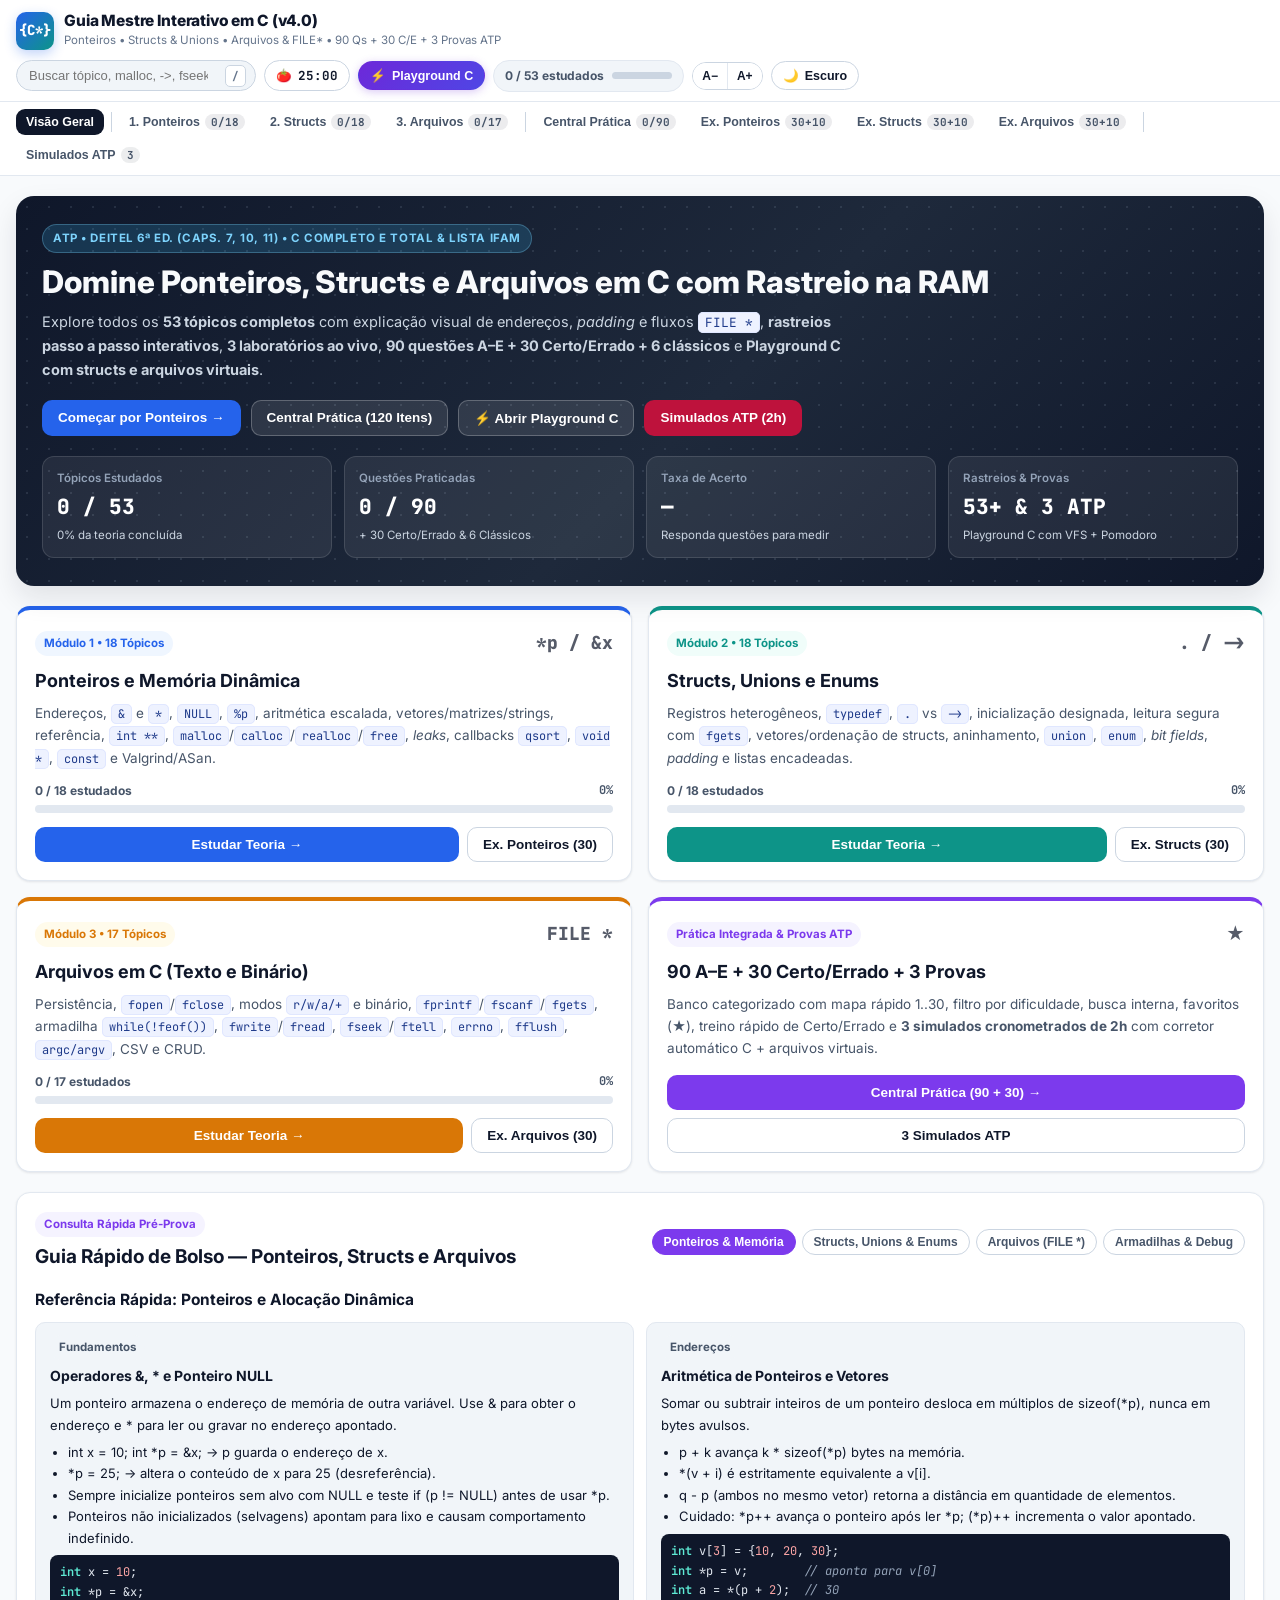
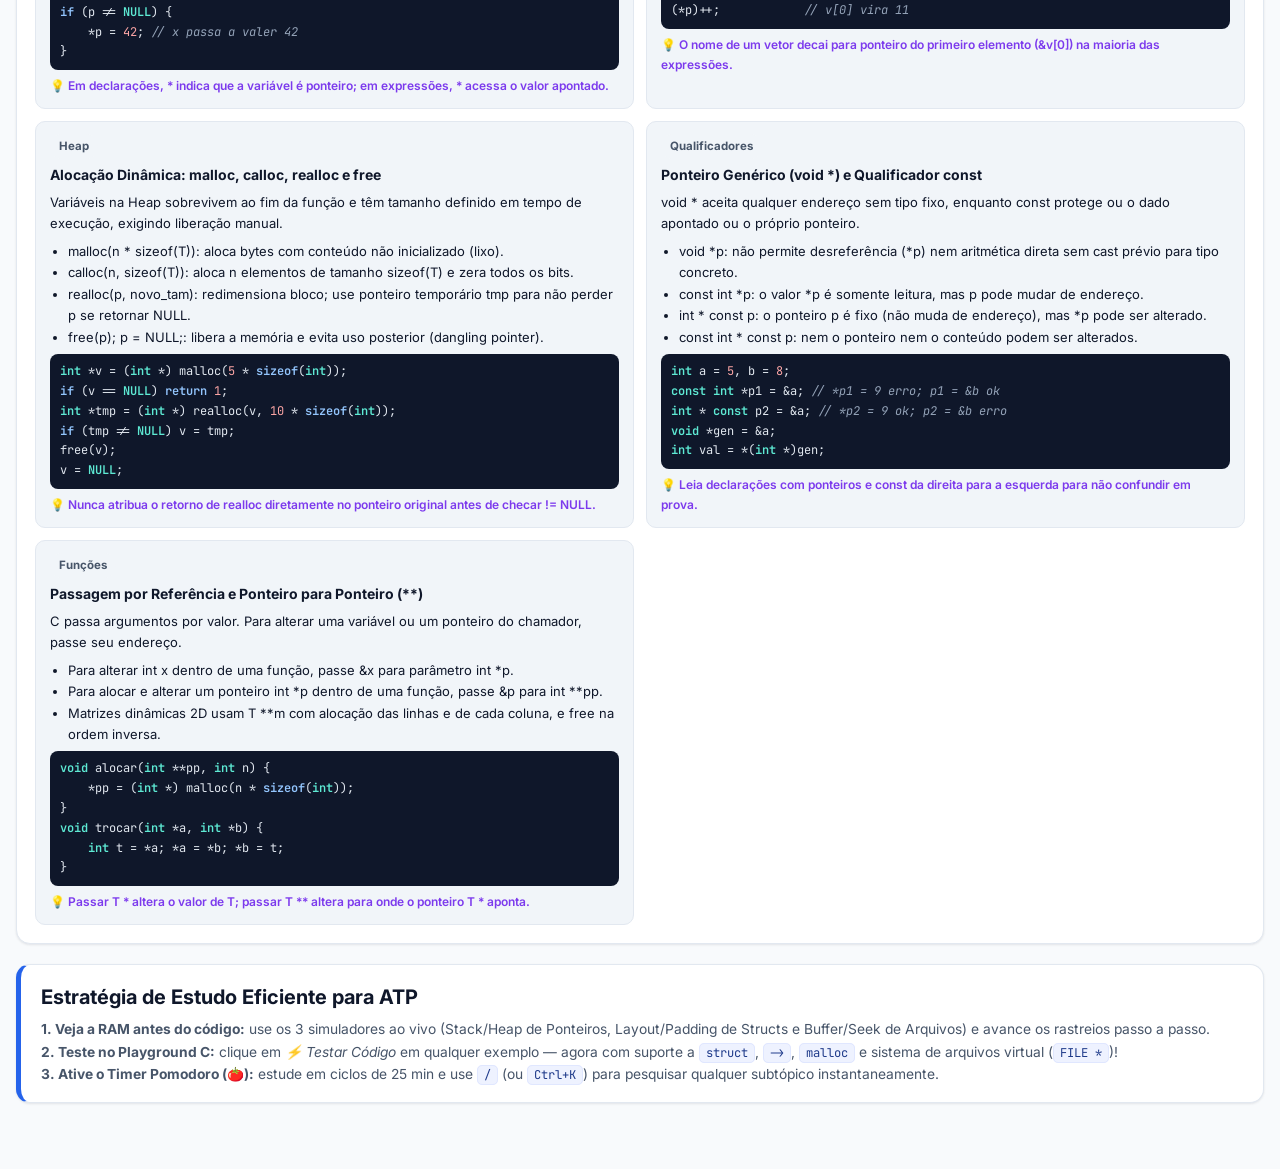
==== outputs/v4-guia-mestre-ponteiros-structs-arquivos/index.html @ 256e8706 "feat(v4): Guia Mestre Interativo em C - Ponteiros, Structs e Arquivos" ====
<!DOCTYPE html>
<html lang="pt-BR">
<head>
<meta charset="UTF-8">
<meta name="viewport" content="width=device-width, initial-scale=1.0, viewport-fit=cover">
<title>Guia Mestre Interativo em C — Ponteiros, Structs e Arquivos (v4.0)</title>
<link rel="preconnect" href="https://fonts.googleapis.com">
<link rel="preconnect" href="https://fonts.gstatic.com" crossorigin>
<link href="https://fonts.googleapis.com/css2?family=Inter:wght@400;500;600;700;800&family=JetBrains+Mono:wght@400;500;600;700&display=swap" rel="stylesheet">
<style>
:root {
    --bg: #f8fafc;
    --surface: #ffffff;
    --surface-alt: #f1f5f9;
    --border: #e2e8f0;
    --border-strong: #cbd5e1;
    --text: #0f172a;
    --text-muted: #475569;
    --text-soft: #64748b;

    --ptr: #2563eb;
    --ptr-bg: #eff6ff;
    --ptr-border: #bfdbfe;

    --strc: #0d9488;
    --strc-bg: #f0fdfa;
    --strc-border: #99f6e4;

    --arq: #d97706;
    --arq-bg: #fffbeb;
    --arq-border: #fde68a;

    --lab: #7c3aed;
    --lab-bg: #f5f3ff;
    --lab-border: #ddd6fe;

    --danger: #dc2626;
    --danger-bg: #fef2f2;
    --danger-border: #fecaca;

    --ok: #16a34a;
    --ok-bg: #f0fdf4;
    --ok-border: #bbf7d0;

    --code-bg: #0f172a;
    --code-fg: #e2e8f0;
    --radius: 12px;
    --shadow: 0 1px 3px rgba(15, 23, 42, 0.06), 0 1px 2px rgba(15, 23, 42, 0.04);
    --shadow-lg: 0 12px 28px rgba(15, 23, 42, 0.10);
}

* { box-sizing: border-box; margin: 0; padding: 0; }

html { scroll-behavior: smooth; }

body {
    font-family: 'Inter', -apple-system, BlinkMacSystemFont, 'Segoe UI', Roboto, sans-serif;
    background: var(--bg);
    color: var(--text);
    line-height: 1.65;
    font-size: 15px;
    overflow-x: hidden;
    -webkit-font-smoothing: antialiased;
}

code, pre, .mono {
    font-family: 'JetBrains Mono', 'Fira Code', ui-monospace, SFMono-Regular, Menlo, Consolas, monospace;
}

p code, li code, td code {
    background: #eef2ff;
    color: #1e3a8a;
    padding: 1px 6px;
    border-radius: 5px;
    font-size: 0.88em;
    border: 1px solid #e0e7ff;
    word-break: break-word;
}

/* Scrollbar elegante */
::-webkit-scrollbar { width: 8px; height: 8px; }
::-webkit-scrollbar-track { background: transparent; }
::-webkit-scrollbar-thumb { background: var(--border-strong); border-radius: 999px; }
::-webkit-scrollbar-thumb:hover { background: var(--text-soft); }

/* Animacoes Design System 4.0 */
@keyframes fadeSlideUp {
    from { opacity: 0; transform: translateY(10px); }
    to { opacity: 1; transform: translateY(0); }
}
@keyframes popCell {
    0% { transform: scale(0.95); }
    60% { transform: scale(1.04); }
    100% { transform: scale(1); }
}
@keyframes pulseRing {
    0%, 100% { box-shadow: 0 0 0 0 rgba(225, 29, 72, 0.35); }
    50% { box-shadow: 0 0 0 6px rgba(225, 29, 72, 0); }
}

/* Topbar + Barra de Progresso de Leitura */
.topbar {
    position: sticky;
    top: 0;
    z-index: 60;
    background: rgba(255, 255, 255, 0.92);
    backdrop-filter: blur(12px);
    -webkit-backdrop-filter: blur(12px);
    border-bottom: 1px solid var(--border);
}

.scroll-progress-track {
    position: relative;
    width: 100%;
    height: 3px;
    background: transparent;
}
.scroll-progress-bar {
    height: 100%;
    width: 0%;
    background: linear-gradient(90deg, var(--ptr), var(--strc), var(--arq), var(--lab));
    transition: width 0.1s linear;
}

.topbar-inner {
    max-width: 1280px;
    margin: 0 auto;
    padding: 9px 16px;
    display: flex;
    flex-wrap: wrap;
    align-items: center;
    justify-content: space-between;
    gap: 10px;
}

.brand {
    display: flex;
    align-items: center;
    gap: 10px;
    min-width: 0;
}

.brand-badge {
    width: 38px;
    height: 38px;
    border-radius: 10px;
    background: linear-gradient(135deg, #2563eb, #0d9488);
    color: #fff;
    font-weight: 800;
    font-family: 'JetBrains Mono', monospace;
    font-size: 14px;
    display: flex;
    align-items: center;
    justify-content: center;
    flex-shrink: 0;
    box-shadow: 0 4px 12px rgba(37, 99, 235, 0.28);
}

.brand-title {
    font-weight: 800;
    font-size: 15.5px;
    line-height: 1.2;
    letter-spacing: -0.01em;
}
.brand-sub {
    font-size: 11.5px;
    color: var(--text-soft);
}

.top-actions {
    display: flex;
    align-items: center;
    gap: 8px;
    flex-wrap: wrap;
}

/* Busca + Atalho '/' */
.search-wrap {
    position: relative;
    display: flex;
    align-items: center;
}
.search-input {
    width: 240px;
    padding: 7px 34px 7px 12px;
    border-radius: 999px;
    border: 1px solid var(--border-strong);
    background: var(--surface-alt);
    color: var(--text);
    font-size: 13px;
    outline: none;
    transition: all 0.2s;
}
.search-input:focus {
    background: var(--surface);
    border-color: var(--ptr);
    box-shadow: 0 0 0 3px rgba(37, 99, 235, 0.14);
}
.kbd-hint {
    position: absolute;
    right: 10px;
    font-family: 'JetBrains Mono', monospace;
    font-size: 11px;
    font-weight: 700;
    padding: 1px 6px;
    border-radius: 5px;
    border: 1px solid var(--border-strong);
    background: var(--surface);
    color: var(--text-soft);
    pointer-events: none;
}
.search-dropdown {
    position: absolute;
    top: calc(100% + 6px);
    left: 0;
    right: 0;
    min-width: 310px;
    max-height: 390px;
    overflow-y: auto;
    background: var(--surface);
    border: 1px solid var(--border-strong);
    border-radius: 12px;
    box-shadow: var(--shadow-lg);
    padding: 6px;
    display: none;
    z-index: 100;
}
.search-dropdown.open { display: block; animation: fadeSlideUp 0.16s ease; }
.search-item {
    display: flex;
    flex-direction: column;
    gap: 2px;
    width: 100%;
    text-align: left;
    border: none;
    background: transparent;
    padding: 8px 10px;
    border-radius: 8px;
    cursor: pointer;
    color: var(--text);
}
.search-item:hover { background: var(--surface-alt); }
.search-item-title { font-size: 13px; font-weight: 700; }
.search-item-meta { font-size: 11.5px; color: var(--text-soft); }

/* Botoes Topbar */
.playground-open-btn, .pomodoro-pill, .theme-toggle-btn, .search-toggle-btn, .font-btn {
    display: inline-flex;
    align-items: center;
    gap: 6px;
    border-radius: 999px;
    border: 1px solid var(--border-strong);
    background: var(--surface);
    color: var(--text);
    font-size: 12.5px;
    font-weight: 700;
    padding: 6px 11px;
    cursor: pointer;
    transition: all 0.16s ease;
    white-space: nowrap;
}
.playground-open-btn {
    background: linear-gradient(135deg, #6d28d9, #4f46e5);
    color: #fff;
    border-color: transparent;
    box-shadow: 0 2px 8px rgba(109, 40, 217, 0.25);
}
.playground-open-btn:hover { transform: translateY(-1px); filter: brightness(1.07); }

.pomodoro-pill.pomo-active {
    background: #fff1f2;
    border-color: #fda4af;
    color: #be123c;
    animation: pulseRing 2.2s infinite;
}
.pomodoro-pill.pomo-break {
    background: var(--ok-bg);
    border-color: var(--ok-border);
    color: var(--ok);
}

.font-size-controls {
    display: inline-flex;
    border: 1px solid var(--border-strong);
    border-radius: 999px;
    overflow: hidden;
}
.font-btn {
    border: none;
    border-radius: 0;
    padding: 6px 9px;
    font-size: 12px;
}
.font-btn + .font-btn { border-left: 1px solid var(--border); }
.font-btn:hover, .theme-toggle-btn:hover { background: var(--surface-alt); }
.search-toggle-btn { display: none; }

.progress-pill {
    display: inline-flex;
    align-items: center;
    gap: 8px;
    padding: 5px 11px;
    border-radius: 999px;
    background: var(--surface-alt);
    border: 1px solid var(--border);
    font-size: 12px;
    font-weight: 700;
    color: var(--text-muted);
}
.progress-bar-mini {
    width: 60px;
    height: 7px;
    border-radius: 999px;
    background: var(--border-strong);
    overflow: hidden;
}
.progress-bar-fill {
    height: 100%;
    width: 0%;
    background: linear-gradient(90deg, var(--ptr), var(--strc));
    transition: width 0.25s ease;
}

/* Primary Nav Tabs */
.nav-bar {
    border-top: 1px solid var(--border);
    background: var(--surface);
}
.nav-tabs {
    max-width: 1280px;
    margin: 0 auto;
    padding: 6px 16px;
    display: flex;
    flex-wrap: wrap;
    align-items: center;
    gap: 5px;
}
.nav-sep { width: 1px; height: 20px; background: var(--border-strong); flex-shrink: 0; margin: 0 2px; }
.nav-tab {
    border: 1px solid transparent;
    background: transparent;
    color: var(--text-muted);
    font-size: 12.4px;
    font-weight: 700;
    padding: 5px 9px;
    border-radius: 9px;
    cursor: pointer;
    white-space: nowrap;
    display: inline-flex;
    align-items: center;
    gap: 5px;
    transition: all 0.16s ease;
}
.nav-tab:hover { background: var(--surface-alt); color: var(--text); }
.nav-tab.active {
    background: #0f172a;
    color: #fff;
}
.nav-tab.active[data-view="ponteiros"], .nav-tab.active[data-view="ex-ponteiros"] { background: var(--ptr); }
.nav-tab.active[data-view="structs"], .nav-tab.active[data-view="ex-structs"] { background: var(--strc); }
.nav-tab.active[data-view="arquivos"], .nav-tab.active[data-view="ex-arquivos"] { background: var(--arq); }
.nav-tab.active[data-view="pratica"] { background: var(--lab); }
.nav-tab.active[data-view="simulados"] { background: #be123c; }

.tab-pill-cnt {
    font-family: 'JetBrains Mono', monospace;
    font-size: 11px;
    padding: 1px 6px;
    border-radius: 999px;
    background: rgba(15, 23, 42, 0.08);
    color: inherit;
}
.nav-tab.active .tab-pill-cnt { background: rgba(255, 255, 255, 0.22); }

/* Mobile Bottom Nav */
.mobile-bottom-nav { display: none; }

/* Main Container */
.container {
    max-width: 1280px;
    margin: 0 auto;
    padding: 20px 16px 48px;
}

.view-panel { display: none; }
.view-panel.active {
    display: block;
    animation: fadeSlideUp 0.24s ease-out;
}

/* Hero */
.hero {
    background: linear-gradient(135deg, #0f172a 0%, #1e293b 55%, #0f172a 100%);
    color: #f8fafc;
    border-radius: 18px;
    padding: 28px 26px;
    margin-bottom: 20px;
    position: relative;
    overflow: hidden;
    box-shadow: var(--shadow-lg);
}
.hero::before {
    content: "";
    position: absolute;
    inset: 0;
    background-image: radial-gradient(rgba(148, 163, 184, 0.16) 1px, transparent 1px);
    background-size: 22px 22px;
    pointer-events: none;
}
.hero > * { position: relative; z-index: 1; }
.hero-kicker {
    display: inline-block;
    font-size: 11.5px;
    font-weight: 700;
    letter-spacing: 0.05em;
    text-transform: uppercase;
    padding: 4px 10px;
    border-radius: 999px;
    background: rgba(56, 189, 248, 0.18);
    color: #7dd3fc;
    border: 1px solid rgba(125, 211, 252, 0.3);
    margin-bottom: 10px;
}
.hero h1 {
    font-size: clamp(22px, 3vw, 31px);
    line-height: 1.2;
    font-weight: 800;
    margin-bottom: 10px;
}
.hero p {
    font-size: 14.5px;
    color: #cbd5e1;
    max-width: 820px;
    margin-bottom: 18px;
}
.hero-btns {
    display: flex;
    flex-wrap: wrap;
    gap: 10px;
    margin-bottom: 20px;
}
.hero-kpi-grid {
    display: grid;
    grid-template-columns: repeat(4, minmax(0, 1fr));
    gap: 12px;
}
.hero-kpi {
    background: rgba(255, 255, 255, 0.07);
    border: 1px solid rgba(255, 255, 255, 0.12);
    border-radius: 12px;
    padding: 12px 14px;
}
.hero-kpi-lbl { font-size: 11.5px; color: #94a3b8; font-weight: 600; }
.hero-kpi-val { font-size: 21px; font-weight: 800; font-family: 'JetBrains Mono', monospace; color: #fff; margin: 2px 0; }
.hero-kpi-sub { font-size: 11.5px; color: #cbd5e1; }

/* Buttons */
.btn {
    display: inline-flex;
    align-items: center;
    justify-content: center;
    gap: 6px;
    border: 1px solid transparent;
    border-radius: 10px;
    padding: 9px 15px;
    font-size: 13.5px;
    font-weight: 700;
    cursor: pointer;
    transition: all 0.16s ease;
    text-decoration: none;
}
.btn:hover { transform: translateY(-1px); }
.btn-primary { background: var(--ptr); color: #fff; }
.btn-primary:hover { filter: brightness(1.08); }
.btn-lab { background: var(--lab); color: #fff; }
.btn-lab:hover { filter: brightness(1.08); }
.btn-outline { background: var(--surface); color: var(--text); border-color: var(--border-strong); }
.btn-outline:hover { background: var(--surface-alt); }
.btn-ghost-light {
    background: rgba(255, 255, 255, 0.10);
    color: #fff;
    border-color: rgba(255, 255, 255, 0.24);
}
.btn-ghost-light:hover { background: rgba(255, 255, 255, 0.18); }

/* Resume Banner */
.resume-banner {
    display: flex;
    flex-wrap: wrap;
    align-items: center;
    justify-content: space-between;
    gap: 12px;
    background: linear-gradient(135deg, #eff6ff, #f0fdfa);
    border: 1px solid var(--ptr-border);
    border-left: 5px solid var(--ptr);
    border-radius: 14px;
    padding: 13px 16px;
    margin-bottom: 18px;
}

/* Module Grid */
.module-grid {
    display: grid;
    grid-template-columns: repeat(2, minmax(0, 1fr));
    gap: 16px;
    margin-bottom: 20px;
}
.mod-card {
    background: var(--surface);
    border: 1px solid var(--border);
    border-radius: 14px;
    padding: 18px;
    box-shadow: var(--shadow);
    display: flex;
    flex-direction: column;
    justify-content: space-between;
    gap: 14px;
    transition: transform 0.18s ease, box-shadow 0.18s ease;
}
.mod-card:hover { transform: translateY(-2px); box-shadow: var(--shadow-lg); }
.mod-card.ptr { border-top: 4px solid var(--ptr); }
.mod-card.strc { border-top: 4px solid var(--strc); }
.mod-card.arq { border-top: 4px solid var(--arq); }
.mod-card.lab { border-top: 4px solid var(--lab); }

.mod-card-head { display: flex; align-items: center; justify-content: space-between; gap: 8px; margin-bottom: 8px; }
.mod-badge {
    display: inline-block;
    font-size: 11.5px;
    font-weight: 700;
    padding: 3px 9px;
    border-radius: 999px;
    background: var(--surface-alt);
    color: var(--text-muted);
}
.mod-card.ptr .mod-badge { background: var(--ptr-bg); color: var(--ptr); }
.mod-card.strc .mod-badge { background: var(--strc-bg); color: var(--strc); }
.mod-card.arq .mod-badge { background: var(--arq-bg); color: var(--arq); }
.mod-card.lab .mod-badge { background: var(--lab-bg); color: var(--lab); }
.mod-icon { font-size: 18px; font-weight: 800; opacity: 0.7; }
.mod-card h3 { font-size: 18px; margin-bottom: 6px; }
.mod-card p { font-size: 13.5px; color: var(--text-muted); }

.mod-prog-row { margin-top: 12px; }
.mod-prog-meta { display: flex; justify-content: space-between; font-size: 12px; font-weight: 700; color: var(--text-muted); margin-bottom: 4px; }
.cat-progress-track {
    width: 100%;
    height: 8px;
    background: var(--border);
    border-radius: 999px;
    overflow: hidden;
}
.cat-progress-fill { height: 100%; border-radius: 999px; transition: width 0.3s ease; }

.mod-actions-dual { display: grid; grid-template-columns: 1fr auto; gap: 8px; }

/* Cheat Sheet */
.cheatsheet-card {
    background: var(--surface);
    border: 1px solid var(--border);
    border-radius: 14px;
    padding: 18px;
    margin-bottom: 20px;
    box-shadow: var(--shadow);
}
.cs-head {
    display: flex;
    flex-wrap: wrap;
    align-items: center;
    justify-content: space-between;
    gap: 12px;
    margin-bottom: 14px;
}
.cs-grid {
    display: grid;
    grid-template-columns: repeat(2, minmax(0, 1fr));
    gap: 12px;
}
.cs-mini-card {
    background: var(--surface-alt);
    border: 1px solid var(--border);
    border-radius: 10px;
    padding: 12px 14px;
    font-size: 13px;
}
.cs-mini-card h4 { font-size: 14px; margin-bottom: 6px; }
.cs-mini-card pre {
    background: var(--code-bg);
    color: var(--code-fg);
    padding: 8px 10px;
    border-radius: 8px;
    font-size: 12px;
    overflow-x: auto;
    margin-top: 6px;
}

.module-header-banner {
    background: var(--surface);
    border: 1px solid var(--border);
    border-left: 5px solid var(--ptr);
    border-radius: 14px;
    padding: 16px 20px;
    margin-bottom: 18px;
    box-shadow: var(--shadow);
}
.strc-theme .module-header-banner { border-left-color: var(--strc); }
.arq-theme .module-header-banner { border-left-color: var(--arq); }
.module-header-banner h2 { font-size: 20px; margin-bottom: 4px; }
.module-header-banner p { font-size: 13.8px; color: var(--text-muted); }

/* Module Layout + Sticky TOC */
.module-layout {
    display: grid;
    grid-template-columns: 270px minmax(0, 1fr);
    gap: 20px;
    align-items: start;
}
.module-layout > * { min-width: 0; }
.sandbox-box, .topic-card, .module-header-banner, .ex-card, .sim-q-card {
    min-width: 0;
    max-width: 100%;
    overflow-wrap: break-word;
}
.mem-strip { max-width: 100%; overflow-x: auto; padding-bottom: 4px; }
.sim-prompt-html p { margin-bottom: 6px; }
.sim-prompt-html ol, .sim-prompt-html ul { padding-left: 20px; margin-bottom: 6px; }
.toc-sidebar {
    position: sticky;
    top: 108px;
    background: var(--surface);
    border: 1px solid var(--border);
    border-radius: 14px;
    padding: 14px;
    max-height: calc(100vh - 124px);
    overflow-y: auto;
    box-shadow: var(--shadow);
}
.toc-title { font-size: 13px; font-weight: 800; margin-bottom: 10px; text-transform: uppercase; letter-spacing: 0.04em; color: var(--text-soft); }
.toc-mobile-toggle { display: none; }
.toc-prog-box {
    background: var(--surface-alt);
    border: 1px solid var(--border);
    border-radius: 10px;
    padding: 9px 10px;
    margin-bottom: 10px;
}
.toc-filter-row { display: flex; gap: 5px; margin-top: 8px; }
.toc-flt-btn {
    flex: 1;
    border: 1px solid var(--border-strong);
    background: var(--surface);
    color: var(--text-muted);
    font-size: 11px;
    font-weight: 700;
    padding: 4px 6px;
    border-radius: 7px;
    cursor: pointer;
}
.toc-flt-btn.active { background: #0f172a; color: #fff; border-color: #0f172a; }

.toc-btn {
    width: 100%;
    text-align: left;
    border: 1px solid transparent;
    background: transparent;
    padding: 7px 9px;
    border-radius: 8px;
    display: flex;
    align-items: center;
    justify-content: space-between;
    gap: 6px;
    cursor: pointer;
    font-size: 12.6px;
    color: var(--text-muted);
    margin-bottom: 3px;
    transition: background 0.14s;
}
.toc-btn:hover { background: var(--surface-alt); color: var(--text); }
.toc-btn.toc-active { background: var(--ptr-bg); color: var(--ptr); font-weight: 700; border-color: var(--ptr-border); }
.strc-theme .toc-btn.toc-active { background: var(--strc-bg); color: var(--strc); border-color: var(--strc-border); }
.arq-theme .toc-btn.toc-active { background: var(--arq-bg); color: var(--arq); border-color: var(--arq-border); }
.toc-btn.done .toc-check { color: var(--ok); font-weight: 800; }
.toc-left { display: flex; align-items: center; gap: 6px; min-width: 0; }
.toc-num { font-size: 11px; font-weight: 700; opacity: 0.75; flex-shrink: 0; }
.toc-title-txt { white-space: nowrap; overflow: hidden; text-overflow: ellipsis; }
.toc-top-btn {
    width: 100%;
    margin-top: 8px;
    padding: 7px;
    border: 1px dashed var(--border-strong);
    background: var(--surface-alt);
    color: var(--text-muted);
    border-radius: 8px;
    font-size: 12px;
    font-weight: 700;
    cursor: pointer;
}

/* Topic Cards */
.topic-card {
    background: var(--surface);
    border: 1px solid var(--border);
    border-radius: 16px;
    padding: 20px;
    margin-bottom: 20px;
    box-shadow: var(--shadow);
    scroll-margin-top: 115px;
}
.topic-top {
    display: flex;
    flex-wrap: wrap;
    justify-content: space-between;
    align-items: flex-start;
    gap: 12px;
    margin-bottom: 12px;
}
.topic-num {
    display: inline-block;
    font-family: 'JetBrains Mono', monospace;
    font-size: 13px;
    font-weight: 800;
    padding: 2px 8px;
    border-radius: 7px;
    background: var(--ptr-bg);
    color: var(--ptr);
    margin-right: 8px;
}
.strc-theme .topic-num { background: var(--strc-bg); color: var(--strc); }
.arq-theme .topic-num { background: var(--arq-bg); color: var(--arq); }
.pdf-ref { display: inline-block; font-size: 12px; color: var(--text-soft); margin-top: 4px; }

.done-toggle {
    border: 1px solid var(--border-strong);
    background: var(--surface-alt);
    color: var(--text-muted);
    padding: 6px 12px;
    border-radius: 999px;
    font-size: 12.5px;
    font-weight: 700;
    cursor: pointer;
    flex-shrink: 0;
    transition: all 0.15s;
}
.done-toggle.completed {
    background: var(--ok-bg);
    border-color: var(--ok);
    color: var(--ok);
}

.topic-summary {
    background: var(--surface-alt);
    border-left: 4px solid var(--ptr);
    padding: 10px 14px;
    border-radius: 8px;
    font-size: 14px;
    font-weight: 500;
    margin-bottom: 14px;
}
.strc-theme .topic-summary { border-left-color: var(--strc); }
.arq-theme .topic-summary { border-left-color: var(--arq); }

.concept-body p { margin-bottom: 10px; }
.concept-body ul, .concept-body ol { padding-left: 22px; margin-bottom: 10px; }
.concept-body li { margin-bottom: 5px; }

.callout {
    padding: 11px 14px;
    border-radius: 10px;
    border: 1px solid var(--ptr-border);
    background: var(--ptr-bg);
    font-size: 13.5px;
    margin: 12px 0;
}
.callout-danger {
    border-color: var(--danger-border);
    background: var(--danger-bg);
    color: #991b1b;
}
.callout-info {
    border-color: var(--ptr-border);
    background: var(--ptr-bg);
}
.callout-ok {
    border-color: var(--ok-border);
    background: var(--ok-bg);
    color: #166534;
}

/* Memory Diagram */
.mem-box {
    background: var(--surface-alt);
    border: 1px solid var(--border);
    border-radius: 12px;
    padding: 12px 14px;
    margin: 14px 0;
}
.mem-caption { font-size: 12.5px; font-weight: 700; color: var(--text-muted); margin-bottom: 8px; }
.mem-strip {
    display: flex;
    flex-wrap: wrap;
    gap: 8px;
    align-items: flex-start;
}
.mem-cell, .ram-cell-live {
    min-width: 78px;
    background: var(--surface);
    border: 1px solid var(--border-strong);
    border-radius: 10px;
    padding: 7px 9px;
    text-align: center;
    transition: all 0.2s ease;
}
.ram-cell-live.active-cell {
    border-color: var(--lab);
    background: var(--lab-bg);
    box-shadow: 0 0 0 3px rgba(124, 58, 237, 0.16);
    animation: popCell 0.22s ease;
}
.mem-cell.null-byte, .ram-cell-live.null-byte {
    border-color: #f59e0b;
    background: #fffbeb;
}
.mem-idx { font-size: 10.5px; color: var(--text-soft); font-weight: 700; }
.mem-val { font-size: 14.5px; font-weight: 800; color: var(--text); margin: 2px 0; }
.mem-tag { font-size: 10px; color: var(--ptr); font-weight: 700; }
.mem-addr { font-size: 10px; color: var(--text-soft); }
.ptr-badge {
    display: inline-block;
    margin-top: 4px;
    padding: 1px 7px;
    border-radius: 999px;
    background: #7c3aed;
    color: #fff;
    font-size: 10.5px;
    font-weight: 700;
}

/* Code Panel IDE Style */
.code-panel {
    background: var(--code-bg);
    border-radius: 12px;
    overflow: hidden;
    margin: 14px 0;
    border: 1px solid #1e293b;
}
.code-header {
    display: flex;
    flex-wrap: wrap;
    align-items: center;
    justify-content: space-between;
    gap: 8px;
    padding: 8px 12px;
    background: #1e293b;
    color: #cbd5e1;
    font-size: 12px;
    font-weight: 600;
}
.code-title-wrap { display: inline-flex; align-items: center; gap: 8px; }
.mac-dots { display: inline-flex; gap: 5px; }
.mac-dots i { width: 9px; height: 9px; border-radius: 50%; display: inline-block; }
.mac-dots i:nth-child(1) { background: #ef4444; }
.mac-dots i:nth-child(2) { background: #f59e0b; }
.mac-dots i:nth-child(3) { background: #22c55e; }
.code-actions { display: inline-flex; align-items: center; gap: 6px; }
.copy-btn, .run-pg-btn {
    border: 1px solid rgba(148, 163, 184, 0.35);
    background: rgba(15, 23, 42, 0.45);
    color: #e2e8f0;
    padding: 4px 10px;
    border-radius: 6px;
    font-size: 11.5px;
    font-weight: 700;
    cursor: pointer;
    transition: all 0.15s;
}
.copy-btn:hover { background: #334155; }
.run-pg-btn {
    background: rgba(124, 58, 237, 0.28);
    border-color: rgba(167, 139, 250, 0.48);
    color: #ddd6fe;
}
.run-pg-btn:hover { background: #7c3aed; color: #fff; }
.code-pre {
    padding: 13px 14px;
    color: var(--code-fg);
    font-size: 13px;
    line-height: 1.55;
    overflow-x: auto;
    margin: 0;
}
.tok-kw { color: #93c5fd; font-weight: 600; }
.tok-type { color: #5eead4; font-weight: 600; }
.tok-pp { color: #c4b5fd; }
.tok-str { color: #fde68a; }
.tok-num { color: #fca5a5; }
.tok-cmt { color: #94a3b8; font-style: italic; }

/* Inline Tracer */
.inline-tracer-host {
    margin: 14px 0;
    border: 1px solid var(--lab-border);
    background: linear-gradient(180deg, rgba(124, 58, 237, 0.04), transparent);
    border-radius: 12px;
    padding: 14px;
}
.inline-tr-head {
    display: flex;
    flex-wrap: wrap;
    justify-content: space-between;
    align-items: center;
    gap: 8px;
    margin-bottom: 8px;
}
.inline-tr-algo-pills, .filter-pills {
    display: flex;
    flex-wrap: wrap;
    gap: 6px;
    margin-bottom: 10px;
}
.pill-btn {
    border: 1px solid var(--border-strong);
    background: var(--surface);
    color: var(--text-muted);
    padding: 5px 11px;
    border-radius: 999px;
    font-size: 12px;
    font-weight: 700;
    cursor: pointer;
    transition: all 0.14s;
}
.pill-btn.active { background: var(--ptr); border-color: var(--ptr); color: #fff; }
.pill-btn.lab-pill.active { background: var(--lab); border-color: var(--lab); color: #fff; }

.itr-controls {
    display: flex;
    flex-wrap: wrap;
    align-items: center;
    gap: 7px;
    margin: 8px 0;
}
.itr-btn {
    border: 1px solid var(--border-strong);
    background: var(--surface);
    color: var(--text);
    padding: 5px 10px;
    border-radius: 8px;
    font-size: 12px;
    font-weight: 700;
    cursor: pointer;
}
.itr-btn.primary { background: var(--lab); border-color: var(--lab); color: #fff; }
.itr-speed-sel {
    border: 1px solid var(--border-strong);
    background: var(--surface);
    color: var(--text);
    padding: 5px 8px;
    border-radius: 8px;
    font-size: 12px;
    font-weight: 600;
}
.itr-progress-track { width: 100%; height: 5px; background: var(--border); border-radius: 999px; overflow: hidden; margin: 4px 0 12px; }
.itr-progress-fill { height: 100%; background: linear-gradient(90deg, #7c3aed, #3b82f6); transition: width 0.2s ease; }

.itr-split {
    display: grid;
    grid-template-columns: minmax(0, 1fr) minmax(0, 1.1fr);
    gap: 12px;
    align-items: start;
}
.itr-code-box {
    background: var(--code-bg);
    color: var(--code-fg);
    border-radius: 10px;
    padding: 10px 8px;
    font-family: 'JetBrains Mono', monospace;
    font-size: 12.2px;
    overflow-x: auto;
}
.code-line { display: flex; gap: 8px; padding: 2px 6px; border-radius: 5px; white-space: pre; }
.code-line.active-line { background: rgba(124, 58, 237, 0.38); color: #fff; font-weight: 700; }
.line-no { color: #64748b; min-width: 20px; text-align: right; user-select: none; }

.step-dots { display: flex; flex-wrap: wrap; gap: 4px; margin: 8px 0; }
.step-dot {
    min-width: 26px;
    height: 24px;
    border-radius: 6px;
    border: 1px solid var(--border-strong);
    background: var(--surface);
    color: var(--text-muted);
    font-family: 'JetBrains Mono', monospace;
    font-size: 11px;
    font-weight: 700;
    cursor: pointer;
}
.step-dot.current { background: var(--lab); border-color: var(--lab); color: #fff; }

.vars-row { display: flex; flex-wrap: wrap; gap: 6px; margin-top: 10px; }
.var-chip {
    display: inline-flex;
    align-items: center;
    gap: 5px;
    padding: 4px 9px;
    border-radius: 8px;
    background: var(--surface);
    border: 1px solid var(--border-strong);
    font-family: 'JetBrains Mono', monospace;
    font-size: 12px;
}
.var-chip.var-changed {
    border-color: var(--lab);
    background: var(--lab-bg);
    box-shadow: 0 0 0 2px rgba(124, 58, 237, 0.16);
}
.itr-note {
    margin-top: 10px;
    padding: 9px 12px;
    border-radius: 9px;
    background: var(--surface);
    border: 1px solid var(--border-strong);
    font-size: 13px;
}

.trace-table-wrap { margin-top: 10px; overflow-x: auto; }
.trace-table { width: 100%; border-collapse: collapse; font-size: 12px; font-family: 'JetBrains Mono', monospace; }
.trace-table th, .trace-table td { border: 1px solid var(--border); padding: 5px 8px; text-align: left; }
.trace-table th { background: var(--surface-alt); }
.trace-table tr { cursor: pointer; }
.trace-table tr.cur-row { background: var(--lab-bg); font-weight: 700; }

.sub-heading { font-size: 14px; font-weight: 800; margin: 14px 0 8px; color: var(--text); }
.logic-list { padding-left: 20px; font-size: 13.8px; }
.logic-list li { margin-bottom: 6px; }
.topic-nav-footer {
    display: flex;
    flex-wrap: wrap;
    justify-content: space-between;
    align-items: center;
    gap: 10px;
    margin-top: 16px;
    padding-top: 14px;
    border-top: 1px dashed var(--border-strong);
}

/* Micro-Sandboxes */
.sandbox-box {
    background: var(--surface);
    border: 1px solid var(--border);
    border-top: 4px solid var(--ptr);
    border-radius: 16px;
    padding: 18px;
    margin-bottom: 20px;
    box-shadow: var(--shadow);
}
.sandbox-box.strc-sb { border-top-color: var(--strc); }
.sandbox-box.arq-sb { border-top-color: var(--arq); }
.stats-grid {
    display: grid;
    grid-template-columns: repeat(auto-fit, minmax(150px, 1fr));
    gap: 8px;
    margin-top: 10px;
}
.stat-mini {
    background: var(--surface-alt);
    border: 1px solid var(--border);
    border-radius: 10px;
    padding: 8px 10px;
    font-size: 12px;
}
.stat-mini strong { display: block; font-size: 14px; font-family: 'JetBrains Mono', monospace; margin-top: 2px; }

/* Hub e Exercícios */
.cat-hub-grid {
    display: grid;
    grid-template-columns: repeat(3, minmax(0, 1fr));
    gap: 16px;
    margin-bottom: 22px;
}
.cat-card {
    background: var(--surface);
    border: 1px solid var(--border);
    border-radius: 16px;
    padding: 18px;
    display: flex;
    flex-direction: column;
    justify-content: space-between;
    gap: 14px;
    box-shadow: var(--shadow);
}
.cat-card.cat-ptr { border-top: 4px solid var(--ptr); }
.cat-card.cat-strc { border-top: 4px solid var(--strc); }
.cat-card.cat-arq { border-top: 4px solid var(--arq); }
.cat-topics-chips { display: flex; flex-wrap: wrap; gap: 5px; }
.cat-chip { font-size: 11px; padding: 2px 8px; border-radius: 999px; background: var(--surface-alt); border: 1px solid var(--border); }

.ex-global-bar, .cat-controls-box {
    background: var(--surface);
    border: 1px solid var(--border);
    border-radius: 14px;
    padding: 14px 16px;
    margin-bottom: 16px;
    display: flex;
    flex-wrap: wrap;
    justify-content: space-between;
    align-items: center;
    gap: 10px;
}

.q-minimap-wrap { width: 100%; margin-top: 10px; padding-top: 10px; border-top: 1px dashed var(--border); }
.q-minimap-lbl { font-size: 11.5px; font-weight: 700; color: var(--text-soft); margin-bottom: 7px; display: flex; flex-wrap: wrap; justify-content: space-between; gap: 8px; }
.q-minimap-grid { display: flex; flex-wrap: wrap; gap: 5px; }
.q-map-btn {
    position: relative;
    width: 31px;
    height: 29px;
    border-radius: 7px;
    border: 1px solid var(--border-strong);
    background: var(--surface-alt);
    color: var(--text-muted);
    font-family: 'JetBrains Mono', monospace;
    font-size: 11.5px;
    font-weight: 700;
    cursor: pointer;
}
.q-map-btn.map-ok { background: var(--ok-bg); border-color: var(--ok); color: var(--ok); }
.q-map-btn.map-err { background: var(--danger-bg); border-color: var(--danger); color: var(--danger); }
.q-map-btn.map-fav::after { content: "★"; position: absolute; top: -4px; right: -3px; font-size: 9px; color: #f59e0b; }

.ex-card {
    background: var(--surface);
    border: 1px solid var(--border);
    border-radius: 14px;
    padding: 18px;
    margin-bottom: 16px;
    box-shadow: var(--shadow);
    scroll-margin-top: 115px;
}
.ex-card-head { display: flex; flex-wrap: wrap; justify-content: space-between; align-items: center; gap: 8px; margin-bottom: 10px; }
.lvl-badge { font-size: 11.5px; font-weight: 700; padding: 3px 9px; border-radius: 999px; }
.lvl-facil { background: var(--ok-bg); color: var(--ok); }
.lvl-medio { background: var(--arq-bg); color: var(--arq); }
.lvl-dificil { background: var(--danger-bg); color: var(--danger); }

.fav-q-btn {
    border: 1px solid var(--border-strong);
    background: var(--surface);
    color: var(--text-muted);
    border-radius: 999px;
    padding: 3px 10px;
    font-size: 12px;
    font-weight: 700;
    cursor: pointer;
}
.fav-q-btn.is-fav { background: rgba(245, 158, 11, 0.16); border-color: #f59e0b; color: #d97706; }

.cat-search-input {
    padding: 7px 12px;
    border-radius: 999px;
    border: 1px solid var(--border-strong);
    background: var(--surface);
    color: var(--text);
    font-size: 12.8px;
    min-width: 220px;
    outline: none;
}

.ex-options-list { display: flex; flex-direction: column; gap: 8px; margin-top: 10px; }
.quiz-opt {
    display: flex;
    align-items: flex-start;
    gap: 10px;
    width: 100%;
    text-align: left;
    padding: 10px 13px;
    border-radius: 10px;
    border: 1px solid var(--border-strong);
    background: var(--surface);
    color: var(--text);
    font-size: 13.5px;
    cursor: pointer;
    transition: all 0.15s;
}
.quiz-opt:hover:not(:disabled) { background: var(--surface-alt); border-color: var(--ptr); }
.quiz-opt.selected { border-color: var(--ptr); background: var(--ptr-bg); }
.quiz-opt.correct { border-color: var(--ok); background: var(--ok-bg); color: #14532d; }
.quiz-opt.wrong { border-color: var(--danger); background: var(--danger-bg); color: #7f1d1d; }
.opt-letter {
    flex-shrink: 0;
    width: 24px;
    height: 24px;
    border-radius: 7px;
    background: var(--surface-alt);
    border: 1px solid var(--border-strong);
    font-family: 'JetBrains Mono', monospace;
    font-size: 12px;
    font-weight: 800;
    display: inline-flex;
    align-items: center;
    justify-content: center;
}
.quiz-opt.correct .opt-letter { background: var(--ok); border-color: var(--ok); color: #fff; }
.quiz-opt.wrong .opt-letter { background: var(--danger); border-color: var(--danger); color: #fff; }

.gabarito-box {
    margin-top: 12px;
    border-top: 1px dashed var(--border-strong);
    padding-top: 12px;
    font-size: 13.5px;
}

/* Certo / Errado Trainer */
.ce-grid {
    display: grid;
    grid-template-columns: repeat(2, minmax(0, 1fr));
    gap: 14px;
    margin-bottom: 20px;
}
.ce-card {
    background: var(--surface);
    border: 1px solid var(--border);
    border-radius: 14px;
    padding: 15px;
    box-shadow: var(--shadow);
    display: flex;
    flex-direction: column;
    justify-content: space-between;
    gap: 10px;
}
.ce-actions { display: flex; gap: 8px; }
.ce-btn {
    flex: 1;
    padding: 8px 10px;
    border-radius: 9px;
    border: 1px solid var(--border-strong);
    background: var(--surface-alt);
    font-weight: 800;
    font-size: 13px;
    cursor: pointer;
}
.ce-btn.ce-true-sel { background: var(--ok-bg); border-color: var(--ok); color: var(--ok); }
.ce-btn.ce-false-sel { background: var(--danger-bg); border-color: var(--danger); color: var(--danger); }

/* Simulados ATP */
.sim-header-bar {
    position: sticky;
    top: 105px;
    z-index: 40;
    background: var(--surface);
    border: 1px solid var(--border-strong);
    border-radius: 14px;
    padding: 12px 16px;
    margin-bottom: 16px;
    box-shadow: var(--shadow-lg);
    display: flex;
    flex-wrap: wrap;
    justify-content: space-between;
    align-items: center;
    gap: 10px;
}
.sim-timer {
    font-family: 'JetBrains Mono', monospace;
    font-size: 20px;
    font-weight: 800;
    padding: 5px 12px;
    border-radius: 10px;
    background: var(--surface-alt);
    border: 1px solid var(--border-strong);
}
.sim-timer.urgent { background: var(--danger-bg); color: var(--danger); border-color: var(--danger); }
.sim-nav-strip { width: 100%; display: flex; flex-wrap: wrap; align-items: center; gap: 5px; padding-top: 8px; border-top: 1px dashed var(--border); }
.sim-q-pill {
    padding: 3px 8px;
    border-radius: 6px;
    border: 1px solid var(--border-strong);
    background: var(--surface-alt);
    color: var(--text-muted);
    font-family: 'JetBrains Mono', monospace;
    font-size: 11px;
    font-weight: 700;
    cursor: pointer;
}
.sim-q-pill.answered { background: var(--ptr-bg); border-color: var(--ptr); color: var(--ptr); }
.sim-q-pill.graded-ok { background: var(--ok-bg); border-color: var(--ok); color: var(--ok); }
.sim-q-pill.graded-err { background: var(--danger-bg); border-color: var(--danger); color: var(--danger); }

.sim-confirm-box {
    width: 100%;
    padding: 10px 12px;
    border-radius: 10px;
    background: #fff1f2;
    border: 1px solid #fecdd3;
    display: flex;
    flex-wrap: wrap;
    justify-content: space-between;
    align-items: center;
    gap: 10px;
}
.sim-q-card {
    background: var(--surface);
    border: 1px solid var(--border);
    border-radius: 14px;
    padding: 18px;
    margin-bottom: 16px;
    scroll-margin-top: 175px;
    box-shadow: var(--shadow);
}
.sim-sub-label { font-size: 13px; font-weight: 700; margin: 10px 0 5px; }
.sim-io-box {
    background: var(--surface-alt);
    border: 1px solid var(--border-strong);
    border-radius: 9px;
    padding: 9px 12px;
    font-family: 'JetBrains Mono', monospace;
    font-size: 12.2px;
    white-space: pre-wrap;
    margin-bottom: 8px;
}
.sim-text-area, .sim-code-area {
    width: 100%;
    border: 1px solid var(--border-strong);
    border-radius: 10px;
    padding: 10px 12px;
    background: var(--surface);
    color: var(--text);
    font-size: 13px;
    outline: none;
    resize: vertical;
}
.sim-code-area {
    min-height: 185px;
    font-family: 'JetBrains Mono', monospace;
    background: #0b1120;
    color: #e2e8f0;
    border-color: #334155;
}
.sim-text-area { min-height: 76px; }
.c-keybar { display: flex; flex-wrap: wrap; gap: 5px; margin-bottom: 6px; }
.c-key-btn {
    padding: 3px 8px;
    border-radius: 6px;
    border: 1px solid var(--border-strong);
    background: var(--surface-alt);
    color: var(--text);
    font-family: 'JetBrains Mono', monospace;
    font-size: 11.5px;
    font-weight: 700;
    cursor: pointer;
}
.bug-row { display: grid; grid-template-columns: 76px 1fr 1fr; gap: 8px; margin-bottom: 8px; }
.bug-inp {
    padding: 7px 9px;
    border-radius: 8px;
    border: 1px solid var(--border-strong);
    background: var(--surface);
    color: var(--text);
    font-size: 12.5px;
}
.sim-test-row { padding: 8px 10px; border-radius: 8px; font-size: 12.3px; margin-bottom: 6px; font-family: 'JetBrains Mono', monospace; }
.sim-test-row.pass { background: var(--ok-bg); border: 1px solid var(--ok-border); color: #166534; }
.sim-test-row.fail { background: var(--danger-bg); border: 1px solid var(--danger-border); color: #991b1b; }
.sim-kicker-badge { background: #fff1f2; color: #be123c; border: 1px solid #fecdd3; }

/* Playground Modal */
.pg-modal-backdrop {
    position: fixed;
    inset: 0;
    z-index: 120;
    background: rgba(2, 6, 23, 0.68);
    backdrop-filter: blur(6px);
    display: none;
    align-items: center;
    justify-content: center;
    padding: 14px;
}
.pg-modal-backdrop.open { display: flex; animation: fadeSlideUp 0.16s ease; }
.pg-modal {
    width: min(980px, 100%);
    max-height: 92vh;
    background: var(--surface);
    border: 1px solid var(--border-strong);
    border-radius: 16px;
    box-shadow: 0 24px 60px rgba(0, 0, 0, 0.45);
    display: flex;
    flex-direction: column;
    overflow: hidden;
}
.pg-header {
    flex-shrink: 0;
    display: flex;
    flex-wrap: wrap;
    align-items: center;
    justify-content: space-between;
    gap: 10px;
    padding: 13px 18px;
    background: linear-gradient(135deg, #0f172a, #1e1b4b);
    color: #fff;
    border-bottom: 1px solid #334155;
}
.pg-body { flex: 1 1 auto; min-height: 0; padding: 16px 18px; overflow-y: auto; display: flex; flex-direction: column; gap: 12px; }
.pg-io-grid { display: grid; grid-template-columns: 1fr 1.2fr; gap: 12px; }
.pg-console {
    background: #090d16;
    color: #e2e8f0;
    border: 1px solid #334155;
    border-radius: 10px;
    padding: 11px 13px;
    min-height: 96px;
    max-height: 190px;
    overflow-y: auto;
    font-family: 'JetBrains Mono', monospace;
    font-size: 12.5px;
    white-space: pre-wrap;
}
.pg-console.err { border-color: #ef4444; color: #fca5a5; }
.field-label { display: block; font-size: 12px; font-weight: 700; color: var(--text-muted); margin-bottom: 4px; }
.text-input {
    width: 100%;
    padding: 7px 11px;
    border-radius: 8px;
    border: 1px solid var(--border-strong);
    background: var(--surface);
    color: var(--text);
    font-size: 13.5px;
}

.fab-top {
    position: fixed;
    right: 18px;
    bottom: 20px;
    z-index: 55;
    width: 42px;
    height: 42px;
    border-radius: 50%;
    border: 1px solid var(--border-strong);
    background: var(--surface);
    color: var(--text);
    font-size: 17px;
    font-weight: 800;
    cursor: pointer;
    box-shadow: var(--shadow-lg);
    display: none;
}
.fab-top.visible { display: flex; align-items: center; justify-content: center; }

.toast {
    position: fixed;
    left: 50%;
    bottom: 24px;
    transform: translate(-50%, 16px);
    background: #0f172a;
    color: #fff;
    padding: 9px 16px;
    border-radius: 999px;
    font-size: 13px;
    font-weight: 600;
    opacity: 0;
    pointer-events: none;
    transition: all 0.2s ease;
    z-index: 150;
}
.toast.show { opacity: 1; transform: translate(-50%, 0); }

/* ==================== DARK MODE ==================== */
body.dark-mode {
    --bg: #020617;
    --surface: #0f172a;
    --surface-alt: #1e293b;
    --border: #1e293b;
    --border-strong: #334155;
    --text: #f1f5f9;
    --text-muted: #cbd5e1;
    --text-soft: #94a3b8;
    --ptr-bg: rgba(37, 99, 235, 0.16);
    --ptr-border: rgba(59, 130, 246, 0.42);
    --strc-bg: rgba(13, 148, 136, 0.16);
    --strc-border: rgba(45, 212, 191, 0.36);
    --arq-bg: rgba(217, 119, 6, 0.18);
    --arq-border: rgba(251, 191, 36, 0.36);
    --lab-bg: rgba(124, 58, 237, 0.18);
    --lab-border: rgba(167, 139, 250, 0.38);
    --ok-bg: rgba(22, 163, 74, 0.18);
    --ok-border: rgba(74, 222, 128, 0.38);
    --danger-bg: rgba(220, 38, 38, 0.18);
    --danger-border: rgba(248, 113, 113, 0.40);
}
body.dark-mode .topbar { background: rgba(15, 23, 42, 0.92); }
body.dark-mode p code, body.dark-mode li code, body.dark-mode td code {
    background: #1e293b;
    color: #93c5fd;
    border-color: #334155;
}
body.dark-mode .callout-danger { color: #fecaca; }
body.dark-mode .callout-ok { color: #bbf7d0; }
body.dark-mode .resume-banner { background: linear-gradient(135deg, rgba(37,99,235,0.16), rgba(13,148,136,0.14)); }
body.dark-mode .quiz-opt.correct { color: #bbf7d0; }
body.dark-mode .quiz-opt.wrong { color: #fecaca; }
body.dark-mode .sim-confirm-box { background: rgba(190, 18, 60, 0.22); border-color: rgba(251, 113, 133, 0.4); }
body.dark-mode .sim-test-row.pass { color: #bbf7d0; }
body.dark-mode .sim-test-row.fail { color: #fecaca; }
body.dark-mode .sim-kicker-badge { background: rgba(225, 29, 72, 0.2); color: #fda4af; border-color: rgba(251, 113, 133, 0.38); }
body.dark-mode .mem-cell.null-byte, body.dark-mode .ram-cell-live.null-byte { background: rgba(217, 119, 6, 0.24); border-color: #f59e0b; }

/* ==================== RESPONSIVO & GOOGLE SITES (<= 700px) ==================== */
@media (max-width: 960px) {
    .module-layout { grid-template-columns: 1fr; }
    .toc-sidebar { position: relative; top: 0; max-height: none; }
    .toc-mobile-toggle {
        width: 100%;
        display: flex;
        justify-content: space-between;
        align-items: center;
        border: 1px solid var(--border-strong);
        background: var(--surface-alt);
        color: var(--text);
        padding: 9px 12px;
        border-radius: 10px;
        font-weight: 700;
        cursor: pointer;
    }
    .toc-title { display: none; }
    .toc-list-wrap { display: none; margin-top: 10px; }
    .toc-sidebar.toc-open .toc-list-wrap { display: block; }
    .cat-hub-grid { grid-template-columns: 1fr; }
    .hero-kpi-grid { grid-template-columns: repeat(2, minmax(0, 1fr)); }
    .itr-split { grid-template-columns: 1fr; }
}

@media (max-width: 760px) {
    .container { padding: 14px 10px 44px; }
    .stats-grid { grid-template-columns: repeat(2, minmax(0, 1fr)); }
    .search-wrap { display: none; }
    .search-wrap.mobile-open {
        display: flex;
        width: 100%;
        order: 10;
    }
    .search-wrap.mobile-open .search-input { width: 100%; }
    .search-toggle-btn { display: inline-flex; }
    .module-grid, .cs-grid, .ce-grid, .pg-io-grid { grid-template-columns: 1fr; }
    .bug-row { grid-template-columns: 1fr; }
    .nav-bar { display: none; }
    .mobile-bottom-nav {
        display: grid;
        grid-template-columns: repeat(6, 1fr);
        gap: 2px;
        border-top: 1px solid var(--border);
        background: var(--surface);
        padding: 4px 6px;
    }
    .mbn-btn {
        border: none;
        background: transparent;
        color: var(--text-muted);
        font-size: 10.5px;
        font-weight: 700;
        padding: 5px 2px;
        border-radius: 8px;
        display: flex;
        flex-direction: column;
        align-items: center;
        gap: 1px;
        cursor: pointer;
    }
    .mbn-btn.active { background: var(--ptr-bg); color: var(--ptr); }
    .mbn-icon { font-size: 14px; }
    .playground-open-btn .pg-lbl-txt, #theme-label, .kbd-hint { display: none; }
}

@media (prefers-reduced-motion: reduce) {
    *, *::before, *::after {
        animation-duration: 0.001ms !important;
        transition-duration: 0.001ms !important;
        scroll-behavior: auto !important;
    }
}
</style>
</head>
<body>

<header class="topbar">
    <div class="scroll-progress-track" aria-hidden="true"><div id="scroll-progress-line" class="scroll-progress-bar"></div></div>
    <div class="topbar-inner">
        <div class="brand">
            <div class="brand-badge">{C*}</div>
            <div>
                <div class="brand-title">Guia Mestre Interativo em C (v4.0)</div>
                <div class="brand-sub">Ponteiros • Structs &amp; Unions • Arquivos &amp; FILE* • 90 Qs + 30 C/E + 3 Provas ATP</div>
            </div>
        </div>
        <div class="top-actions">
            <div class="search-wrap" id="search-wrap">
                <input type="search" id="global-search" class="search-input" placeholder="Buscar tópico, malloc, ->, fseek..." aria-label="Buscar tópico">
                <kbd class="kbd-hint" aria-hidden="true">/</kbd>
                <div id="search-results" class="search-dropdown"></div>
            </div>
            <button type="button" id="btn-pomodoro" class="pomodoro-pill" title="Timer Pomodoro para estudo focado (Clique: iniciar/pausar, Duplo clique: reiniciar)">
                <span>🍅</span><span id="pomo-clock" class="mono">25:00</span>
            </button>
            <button type="button" id="btn-open-playground" class="playground-open-btn" title="Abrir Compilador / Playground C Interativo">
                <span>⚡</span><span class="pg-lbl-txt">Playground C</span>
            </button>
            <div class="progress-pill" title="Tópicos marcados como concluídos">
                <span id="progress-text">0 / 53 estudados</span>
                <div class="progress-bar-mini"><div id="progress-fill" class="progress-bar-fill"></div></div>
            </div>
            <div class="font-size-controls" role="group" aria-label="Tamanho da fonte">
                <button type="button" id="btn-font-dec" class="font-btn" aria-label="Diminuir texto">A−</button>
                <button type="button" id="btn-font-inc" class="font-btn" aria-label="Aumentar texto">A+</button>
            </div>
            <button type="button" id="btn-search-toggle" class="search-toggle-btn" aria-expanded="false" aria-label="Buscar">🔍</button>
            <button type="button" id="btn-theme-toggle" class="theme-toggle-btn" aria-pressed="false" title="Alternar tema">
                <span id="theme-icon">🌙</span>
                <span id="theme-label">Escuro</span>
            </button>
        </div>
    </div>
    <nav class="nav-bar" aria-label="Módulos de Estudo">
        <div class="nav-tabs" id="nav-tabs">
            <button type="button" class="nav-tab active" data-view="home">Visão Geral</button>
            <span class="nav-sep" aria-hidden="true"></span>
            <button type="button" class="nav-tab" data-view="ponteiros">1. Ponteiros <span class="tab-pill-cnt" id="tab-cnt-ptr">0/18</span></button>
            <button type="button" class="nav-tab" data-view="structs">2. Structs <span class="tab-pill-cnt" id="tab-cnt-strc">0/18</span></button>
            <button type="button" class="nav-tab" data-view="arquivos">3. Arquivos <span class="tab-pill-cnt" id="tab-cnt-arq">0/17</span></button>
            <span class="nav-sep" aria-hidden="true"></span>
            <button type="button" class="nav-tab" data-view="pratica">Central Prática <span class="tab-pill-cnt" id="tab-cnt-prat">0/90</span></button>
            <button type="button" class="nav-tab" data-view="ex-ponteiros">Ex. Ponteiros <span class="tab-pill-cnt">30+10</span></button>
            <button type="button" class="nav-tab" data-view="ex-structs">Ex. Structs <span class="tab-pill-cnt">30+10</span></button>
            <button type="button" class="nav-tab" data-view="ex-arquivos">Ex. Arquivos <span class="tab-pill-cnt">30+10</span></button>
            <span class="nav-sep" aria-hidden="true"></span>
            <button type="button" class="nav-tab" data-view="simulados">Simulados ATP <span class="tab-pill-cnt">3</span></button>
        </div>
    </nav>
    <nav class="mobile-bottom-nav" aria-label="Navegação Mobile">
        <button type="button" class="mbn-btn active" data-view="home"><span class="mbn-icon">🏠</span><span>Início</span></button>
        <button type="button" class="mbn-btn" data-view="ponteiros"><span class="mbn-icon">🎯</span><span>Ponteiros</span></button>
        <button type="button" class="mbn-btn" data-view="structs"><span class="mbn-icon">🧱</span><span>Structs</span></button>
        <button type="button" class="mbn-btn" data-view="arquivos"><span class="mbn-icon">💾</span><span>Arquivos</span></button>
        <button type="button" class="mbn-btn" data-view="pratica"><span class="mbn-icon">✎</span><span>Prática</span></button>
        <button type="button" class="mbn-btn" data-view="simulados"><span class="mbn-icon">⏱</span><span>ATP</span></button>
    </nav>
</header>

<main class="container">
    <!-- HOME -->
    <section id="view-home" class="view-panel active">
        <div class="hero">
            <span class="hero-kicker">ATP • Deitel 6ª Ed. (Caps. 7, 10, 11) • C Completo e Total &amp; Lista IFAM</span>
            <h1>Domine Ponteiros, Structs e Arquivos em C com Rastreio na RAM</h1>
            <p>Explore todos os <strong>53 tópicos completos</strong> com explicação visual de endereços, <em>padding</em> e fluxos <code>FILE *</code>, <strong>rastreios passo a passo interativos</strong>, <strong>3 laboratórios ao vivo</strong>, <strong>90 questões A–E + 30 Certo/Errado + 6 clássicos</strong> e <strong>Playground C com structs e arquivos virtuais</strong>.</p>
            <div class="hero-btns">
                <button type="button" class="btn btn-primary" data-goto-view="ponteiros">Começar por Ponteiros →</button>
                <button type="button" class="btn btn-ghost-light" data-goto-view="pratica">Central Prática (120 Itens)</button>
                <button type="button" class="btn btn-ghost-light" id="btn-hero-playground">⚡ Abrir Playground C</button>
                <button type="button" class="btn btn-primary" style="background:#be123c;" data-goto-view="simulados">Simulados ATP (2h)</button>
            </div>
            <div class="hero-kpi-grid">
                <div class="hero-kpi">
                    <div class="hero-kpi-lbl">Tópicos Estudados</div>
                    <div class="hero-kpi-val" id="kpi-topics-val">0 / 53</div>
                    <div class="hero-kpi-sub" id="kpi-topics-sub">0% da teoria concluída</div>
                </div>
                <div class="hero-kpi">
                    <div class="hero-kpi-lbl">Questões Praticadas</div>
                    <div class="hero-kpi-val" id="kpi-quest-val">0 / 90</div>
                    <div class="hero-kpi-sub" id="kpi-quest-sub">+ 30 Certo/Errado &amp; 6 Clássicos</div>
                </div>
                <div class="hero-kpi">
                    <div class="hero-kpi-lbl">Taxa de Acerto</div>
                    <div class="hero-kpi-val" id="kpi-acc-val">—</div>
                    <div class="hero-kpi-sub" id="kpi-acc-sub">Responda questões para medir</div>
                </div>
                <div class="hero-kpi">
                    <div class="hero-kpi-lbl">Rastreios &amp; Provas</div>
                    <div class="hero-kpi-val" id="kpi-sim-val">53+ &amp; 3 ATP</div>
                    <div class="hero-kpi-sub">Playground C com VFS + Pomodoro</div>
                </div>
            </div>
        </div>

        <div id="home-resume-host"></div>

        <div class="module-grid">
            <div class="mod-card ptr">
                <div>
                    <div class="mod-card-head">
                        <span class="mod-badge">Módulo 1 • 18 Tópicos</span>
                        <span class="mod-icon mono">*p / &amp;x</span>
                    </div>
                    <h3>Ponteiros e Memória Dinâmica</h3>
                    <p>Endereços, <code>&amp;</code> e <code>*</code>, <code>NULL</code>, <code>%p</code>, aritmética escalada, vetores/matrizes/strings, referência, <code>int **</code>, <code>malloc</code>/<code>calloc</code>/<code>realloc</code>/<code>free</code>, <em>leaks</em>, callbacks <code>qsort</code>, <code>void *</code>, <code>const</code> e Valgrind/ASan.</p>
                    <div class="mod-prog-row">
                        <div class="mod-prog-meta"><span id="home-prog-txt-ptr">0 / 18 estudados</span><span id="home-prog-pct-ptr" class="mono">0%</span></div>
                        <div class="cat-progress-track"><div id="home-prog-bar-ptr" class="cat-progress-fill" style="width:0%; background:var(--ptr);"></div></div>
                    </div>
                </div>
                <div class="mod-actions-dual">
                    <button type="button" class="btn btn-primary" style="background:var(--ptr);" data-goto-view="ponteiros">Estudar Teoria →</button>
                    <button type="button" class="btn btn-outline" data-goto-view="ex-ponteiros">Ex. Ponteiros (30)</button>
                </div>
            </div>

            <div class="mod-card strc">
                <div>
                    <div class="mod-card-head">
                        <span class="mod-badge">Módulo 2 • 18 Tópicos</span>
                        <span class="mod-icon mono">. / -&gt;</span>
                    </div>
                    <h3>Structs, Unions e Enums</h3>
                    <p>Registros heterogêneos, <code>typedef</code>, <code>.</code> vs <code>-&gt;</code>, inicialização designada, leitura segura com <code>fgets</code>, vetores/ordenação de structs, aninhamento, <code>union</code>, <code>enum</code>, <em>bit fields</em>, <em>padding</em> e listas encadeadas.</p>
                    <div class="mod-prog-row">
                        <div class="mod-prog-meta"><span id="home-prog-txt-strc">0 / 18 estudados</span><span id="home-prog-pct-strc" class="mono">0%</span></div>
                        <div class="cat-progress-track"><div id="home-prog-bar-strc" class="cat-progress-fill" style="width:0%; background:var(--strc);"></div></div>
                    </div>
                </div>
                <div class="mod-actions-dual">
                    <button type="button" class="btn btn-primary" style="background:var(--strc);" data-goto-view="structs">Estudar Teoria →</button>
                    <button type="button" class="btn btn-outline" data-goto-view="ex-structs">Ex. Structs (30)</button>
                </div>
            </div>

            <div class="mod-card arq">
                <div>
                    <div class="mod-card-head">
                        <span class="mod-badge">Módulo 3 • 17 Tópicos</span>
                        <span class="mod-icon mono">FILE *</span>
                    </div>
                    <h3>Arquivos em C (Texto e Binário)</h3>
                    <p>Persistência, <code>fopen</code>/<code>fclose</code>, modos <code>r/w/a/+</code> e binário, <code>fprintf</code>/<code>fscanf</code>/<code>fgets</code>, armadilha <code>while(!feof())</code>, <code>fwrite</code>/<code>fread</code>, <code>fseek</code>/<code>ftell</code>, <code>errno</code>, <code>fflush</code>, <code>argc/argv</code>, CSV e CRUD.</p>
                    <div class="mod-prog-row">
                        <div class="mod-prog-meta"><span id="home-prog-txt-arq">0 / 17 estudados</span><span id="home-prog-pct-arq" class="mono">0%</span></div>
                        <div class="cat-progress-track"><div id="home-prog-bar-arq" class="cat-progress-fill" style="width:0%; background:var(--arq);"></div></div>
                    </div>
                </div>
                <div class="mod-actions-dual">
                    <button type="button" class="btn btn-primary" style="background:var(--arq);" data-goto-view="arquivos">Estudar Teoria →</button>
                    <button type="button" class="btn btn-outline" data-goto-view="ex-arquivos">Ex. Arquivos (30)</button>
                </div>
            </div>

            <div class="mod-card lab">
                <div>
                    <div class="mod-card-head">
                        <span class="mod-badge">Prática Integrada &amp; Provas ATP</span>
                        <span class="mod-icon">★</span>
                    </div>
                    <h3>90 A–E + 30 Certo/Errado + 3 Provas</h3>
                    <p>Banco categorizado com mapa rápido 1..30, filtro por dificuldade, busca interna, favoritos (★), treino rápido de Certo/Errado e <strong>3 simulados cronometrados de 2h</strong> com corretor automático C + arquivos virtuais.</p>
                </div>
                <div style="display:flex; flex-wrap:wrap; gap:8px;">
                    <button type="button" class="btn btn-lab" style="flex:1 1 100%;" data-goto-view="pratica">Central Prática (90 + 30) →</button>
                    <button type="button" class="btn btn-outline" style="flex:1;" data-goto-view="simulados">3 Simulados ATP</button>
                </div>
            </div>
        </div>

        <div class="cheatsheet-card">
            <div class="cs-head">
                <div>
                    <span class="mod-badge" style="background:var(--lab-bg); color:var(--lab); margin-bottom:4px;">Consulta Rápida Pré-Prova</span>
                    <h2 style="font-size:19px;">Guia Rápido de Bolso — Ponteiros, Structs e Arquivos</h2>
                </div>
                <div class="filter-pills" id="cs-tabs" style="margin:0;"></div>
            </div>
            <div id="cs-body"></div>
        </div>

        <div class="module-header-banner">
            <h2>Estratégia de Estudo Eficiente para ATP</h2>
            <p><strong>1. Veja a RAM antes do código:</strong> use os 3 simuladores ao vivo (Stack/Heap de Ponteiros, Layout/Padding de Structs e Buffer/Seek de Arquivos) e avance os rastreios passo a passo.<br>
            <strong>2. Teste no Playground C:</strong> clique em <em>⚡ Testar Código</em> em qualquer exemplo — agora com suporte a <code>struct</code>, <code>-&gt;</code>, <code>malloc</code> e sistema de arquivos virtual (<code>FILE *</code>)!<br>
            <strong>3. Ative o Timer Pomodoro (🍅):</strong> estude em ciclos de 25 min e use <code>/</code> (ou <code>Ctrl+K</code>) para pesquisar qualquer subtópico instantaneamente.</p>
        </div>
    </section>

    <!-- MÓDULO 1: PONTEIROS -->
    <section id="view-ponteiros" class="view-panel">
        <div class="module-layout">
            <aside class="toc-sidebar" id="sidebar-ponteiros">
                <div class="toc-title">Roteiro — Ponteiros (18)</div>
                <button type="button" class="toc-mobile-toggle" data-toggle-toc="sidebar-ponteiros" aria-expanded="false">
                    <span>☰ Roteiro — Ponteiros (18)</span>
                    <span class="toc-arrow">▾</span>
                </button>
                <div class="toc-list-wrap" id="toc-ponteiros"></div>
            </aside>
            <div>
                <div class="module-header-banner">
                    <h2>Módulo 1 — Ponteiros e Alocação Dinâmica em C</h2>
                    <p>Cobre todos os 18 subtópicos de ATP baseados em <em>Deitel 6ª Ed. Cap. 7</em> e <em>C Completo e Total</em>.</p>
                </div>

                <!-- Micro-Sandbox 1: Stack/Heap Ponteiros -->
                <div class="sandbox-box">
                    <h3 style="font-size:16px; margin-bottom:4px;">Laboratório Interativo: Endereços, Aritmética de Ponteiros e Heap</h3>
                    <p style="font-size:13px; color:var(--text-muted);">Alterne o tipo base e clique nas ações para ver <code>p + k</code> avançar exatamente <code>k * sizeof(tipo)</code> bytes na memória RAM:</p>
                    <div class="filter-pills" id="ptr-sb-controls">
                        <button type="button" class="pill-btn active" data-ptr-type="int">Tipo int (4 bytes)</button>
                        <button type="button" class="pill-btn" data-ptr-type="char">Tipo char (1 byte)</button>
                        <button type="button" class="pill-btn" data-ptr-type="double">Tipo double (8 bytes)</button>
                        <button type="button" class="pill-btn lab-pill" data-ptr-act="prev">← p--</button>
                        <button type="button" class="pill-btn lab-pill" data-ptr-act="next">p++ →</button>
                        <button type="button" class="pill-btn lab-pill" data-ptr-act="incval">(*p) += 10</button>
                        <button type="button" class="pill-btn" data-ptr-act="reset">Reiniciar (&amp;v[0])</button>
                    </div>
                    <div id="ptr-sb-mem" class="mem-strip"></div>
                    <div id="ptr-sb-stats" class="stats-grid"></div>
                </div>

                <div id="content-ponteiros"></div>
            </div>
        </div>
    </section>

    <!-- MÓDULO 2: STRUCTS -->
    <section id="view-structs" class="view-panel strc-theme">
        <div class="module-layout">
            <aside class="toc-sidebar" id="sidebar-structs">
                <div class="toc-title">Roteiro — Structs (18)</div>
                <button type="button" class="toc-mobile-toggle" data-toggle-toc="sidebar-structs" aria-expanded="false">
                    <span>☰ Roteiro — Structs (18)</span>
                    <span class="toc-arrow">▾</span>
                </button>
                <div class="toc-list-wrap" id="toc-structs"></div>
            </aside>
            <div>
                <div class="module-header-banner">
                    <h2>Módulo 2 — Structs, Unions, Enums e Estruturas</h2>
                    <p>Baseado em <em>Deitel 6ª Ed. Cap. 10</em> e nos 54 exercícios de <em>Exercicios_Estruturas_Unioes_Enumeracoes.pdf</em>.</p>
                </div>

                <!-- Micro-Sandbox 2: Layout, Padding & Union -->
                <div class="sandbox-box strc-sb">
                    <h3 style="font-size:16px; margin-bottom:4px;">Laboratório Interativo: Memória <code>struct</code> (Padding) vs <code>union</code> &amp; Operadores <code>.</code> / <code>-&gt;</code></h3>
                    <p style="font-size:13px; color:var(--text-muted);">Compare como a ordem dos campos muda os bytes de preenchimento (<em>padding</em>) em arquiteturas de 32/64 bits e como <code>union</code> compartilha o mesmo endereço:</p>
                    <div class="filter-pills" id="strc-sb-controls">
                        <button type="button" class="pill-btn active" data-strc-mode="unaligned">struct { char a; int b; char c; } (12 B)</button>
                        <button type="button" class="pill-btn" data-strc-mode="packed">struct { int b; char a; char c; } (8 B)</button>
                        <button type="button" class="pill-btn" data-strc-mode="union">union { int b; char a; } (4 B)</button>
                    </div>
                    <div id="strc-sb-mem" class="mem-strip"></div>
                    <div id="strc-sb-stats" class="stats-grid"></div>
                </div>

                <div id="content-structs"></div>
            </div>
        </div>
    </section>

    <!-- MÓDULO 3: ARQUIVOS -->
    <section id="view-arquivos" class="view-panel arq-theme">
        <div class="module-layout">
            <aside class="toc-sidebar" id="sidebar-arquivos">
                <div class="toc-title">Roteiro — Arquivos (17)</div>
                <button type="button" class="toc-mobile-toggle" data-toggle-toc="sidebar-arquivos" aria-expanded="false">
                    <span>☰ Roteiro — Arquivos (17)</span>
                    <span class="toc-arrow">▾</span>
                </button>
                <div class="toc-list-wrap" id="toc-arquivos"></div>
            </aside>
            <div>
                <div class="module-header-banner">
                    <h2>Módulo 3 — Processamento de Arquivos em C (<code>FILE *</code>)</h2>
                    <p>Baseado em <em>Deitel 6ª Ed. Cap. 11</em>: fluxos de texto, acesso direto/binário, erros, buffer e CRUD.</p>
                </div>

                <!-- Micro-Sandbox 3: Modos fopen, Buffer e fseek -->
                <div class="sandbox-box arq-sb">
                    <h3 style="font-size:16px; margin-bottom:4px;">Simulador ao Vivo: Modos <code>fopen</code>, Buffer em RAM e Cursor <code>fseek</code> / <code>ftell</code></h3>
                    <p style="font-size:13px; color:var(--text-muted);">Escolha um modo de abertura e execute operações de E/S para visualizar o cursor de leitura/escrita e a diferença entre buffer na RAM e disco:</p>
                    <div class="filter-pills" id="arq-sb-controls">
                        <button type="button" class="pill-btn active" data-arq-mode="r">Modo "r"</button>
                        <button type="button" class="pill-btn" data-arq-mode="w">Modo "w" (trunca!)</button>
                        <button type="button" class="pill-btn" data-arq-mode="a">Modo "a" (append)</button>
                        <button type="button" class="pill-btn" data-arq-mode="r+">Modo "r+" (R/W)</button>
                        <button type="button" class="pill-btn lab-pill" data-arq-act="read1">fgetc(fp)</button>
                        <button type="button" class="pill-btn lab-pill" data-arq-act="writeX">fputc('X', fp)</button>
                        <button type="button" class="pill-btn lab-pill" data-arq-act="rewind">rewind(fp)</button>
                        <button type="button" class="pill-btn lab-pill" data-arq-act="end">fseek(SEEK_END)</button>
                        <button type="button" class="pill-btn lab-pill" data-arq-act="flush">fflush / fclose</button>
                    </div>
                    <div id="arq-sb-mem" class="mem-strip"></div>
                    <div id="arq-sb-stats" class="stats-grid"></div>
                </div>

                <div id="content-arquivos"></div>
            </div>
        </div>
    </section>

    <!-- CENTRAL PRÁTICA & CERTO/ERRADO -->
    <section id="view-pratica" class="view-panel">
        <div id="pratica-hub-root"></div>
    </section>

    <section id="view-ex-ponteiros" class="view-panel">
        <div id="ex-cat-root-ponteiros"></div>
    </section>

    <section id="view-ex-structs" class="view-panel">
        <div id="ex-cat-root-structs"></div>
    </section>

    <section id="view-ex-arquivos" class="view-panel">
        <div id="ex-cat-root-arquivos"></div>
    </section>

    <section id="view-simulados" class="view-panel">
        <div id="sim-root"></div>
    </section>
</main>

<!-- PLAYGROUND C MODAL -->
<div id="c-playground-modal" class="pg-modal-backdrop" role="dialog" aria-modal="true" aria-labelledby="pg-modal-title">
    <div class="pg-modal">
        <div class="pg-header">
            <div>
                <div style="font-size:11px; font-weight:700; color:#a5b4fc; text-transform:uppercase; letter-spacing:0.06em;">Ambiente Interativo C • Ponteiros + Structs + Arquivos Virtuais (VFS)</div>
                <h3 id="pg-modal-title" style="font-size:16.5px; margin:2px 0 0;">⚡ Playground &amp; Testador de Código C</h3>
            </div>
            <div style="display:flex; align-items:center; gap:8px; flex-wrap:wrap;">
                <select id="pg-template-sel" class="itr-speed-sel" style="background:#1e293b; color:#f8fafc; border-color:#475569;" aria-label="Carregar exemplo">
                    <option value="">Carregar exemplo pronto...</option>
                    <option value="ptr">Exemplo 1: Ponteiros + troca(&amp;a, &amp;b) + malloc</option>
                    <option value="strc">Exemplo 2: Struct Aluno + Ponteiro -&gt;</option>
                    <option value="arq">Exemplo 3: Arquivo Virtual (fopen/fprintf/fscanf)</option>
                    <option value="clean">Exemplo 4: Rascunho Limpo (main)</option>
                </select>
                <button type="button" class="btn btn-outline" id="btn-pg-close" style="background:rgba(255,255,255,0.1); color:#fff; border-color:rgba(255,255,255,0.25); padding:6px 12px;">✕ Fechar (Esc)</button>
            </div>
        </div>
        <div class="pg-body">
            <div>
                <div style="display:flex; justify-content:space-between; align-items:center; margin-bottom:4px; flex-wrap:wrap; gap:6px;">
                    <label class="field-label" for="code-area-pg" style="margin:0;">Código-Fonte em C (edite livremente):</label>
                    <button type="button" class="copy-btn" id="btn-pg-copy">Copiar Código</button>
                </div>
                <div class="c-keybar" aria-label="Atalhos rápidos C">
                    <button type="button" class="c-key-btn" data-ins-target="pg" data-ins-val="{ }">{ }</button>
                    <button type="button" class="c-key-btn" data-ins-target="pg" data-ins-val="-&gt;">-&gt;</button>
                    <button type="button" class="c-key-btn" data-ins-target="pg" data-ins-val="&amp;">&amp;</button>
                    <button type="button" class="c-key-btn" data-ins-target="pg" data-ins-val="*">*</button>
                    <button type="button" class="c-key-btn" data-ins-target="pg" data-ins-val=";">;</button>
                    <button type="button" class="c-key-btn" data-ins-target="pg" data-ins-val="NULL">NULL</button>
                    <button type="button" class="c-key-btn" data-ins-target="pg" data-ins-val="sizeof()">sizeof()</button>
                    <button type="button" class="c-key-btn" data-ins-target="pg" data-ins-val="FILE *fp = fopen(&quot;dados.txt&quot;, &quot;w&quot;);">fopen</button>
                    <button type="button" class="c-key-btn" data-ins-target="pg" data-ins-val="printf(&quot;%d\n&quot;, );">printf</button>
                    <button type="button" class="c-key-btn" data-ins-target="pg" data-ins-val="scanf(&quot;%d&quot;, &amp;);">scanf</button>
                </div>
                <textarea id="code-area-pg" class="sim-code-area" style="min-height:210px;" spellcheck="false" autocorrect="off" autocapitalize="off"></textarea>
            </div>
            <div class="pg-io-grid">
                <div>
                    <label class="field-label" for="pg-stdin">Entrada Padrão (stdin):</label>
                    <textarea id="pg-stdin" class="sim-text-area mono" style="min-height:105px;" placeholder="Opcional: valores de entrada separados por espaço ou linha..."></textarea>
                </div>
                <div>
                    <div style="display:flex; justify-content:space-between; align-items:center; margin-bottom:4px;">
                        <span class="field-label" style="margin:0;">Saída do Terminal (stdout):</span>
                        <span id="pg-exec-meta" class="mono" style="font-size:11px; color:var(--text-soft);">Pronto</span>
                    </div>
                    <pre id="pg-stdout" class="pg-console">Clique em "▶ Executar Código C" (ou Ctrl+Enter).</pre>
                </div>
            </div>
            <div id="pg-vfs-wrap" style="display:none;">
                <div class="field-label" style="margin-bottom:4px;">Sistema de Arquivos Virtual (arquivos criados/alterados em memória):</div>
                <pre id="pg-vfs-out" class="pg-console" style="max-height:120px;"></pre>
            </div>
            <div style="display:flex; justify-content:space-between; align-items:center; flex-wrap:wrap; gap:10px;">
                <span style="font-size:12px; color:var(--text-soft);">Suporta <code>struct</code>, <code>typedef</code>, <code>enum</code>, <code>.</code>/<code>-&gt;</code>, <code>&amp;</code>/<code>*</code>, <code>malloc/calloc/free</code>, <code>&lt;string.h&gt;</code> e <code>FILE *</code> virtual (<code>fopen</code>/<code>fprintf</code>/<code>fscanf</code>/<code>fgets</code>/<code>fwrite</code>/<code>fread</code>/<code>fseek</code>/<code>ftell</code>).</span>
                <button type="button" class="btn btn-lab" id="btn-pg-run" style="padding:9px 20px; font-size:13.5px;">▶ Executar Código C (Ctrl+Enter)</button>
            </div>
        </div>
    </div>
</div>

<button type="button" id="btn-fab-top" class="fab-top" title="Voltar ao topo" aria-label="Voltar ao topo">↑</button>
<div id="toast" class="toast" role="status" aria-live="polite"></div>

<script>
const DATA = {"ponteiros": [{"id": "ptr-1", "num": "1.1", "title": "Conceito: endereço de memória, bytes, RAM e o que significa 'apontar'", "pdfRef": "Deitel 6ª Ed. Cap. 7 (7.1–7.2) / C Completo e Total Cap. 5 / Padrão C99–C11", "summary": "Entenda a memória RAM como um vetor gigante de bytes numerados por endereços hexadecimais e veja que um ponteiro nada mais é do que uma variável cujo conteúdo é um desses endereços.", "conceptHtml": "<p>A memória <strong>RAM<\/strong> pode ser visualizada como uma sequência contígua de gavetas de <strong>1 byte (8 bits)<\/strong>, onde cada gaveta possui um número único chamado <strong>endereço de memória<\/strong> (geralmente exibido em hexadecimal, como <code>0x1000<\/code>).<\/p><p>Quando declaramos <code>int x = 42;<\/code> em uma arquitetura de 32/64 bits típica (onde <code>sizeof(int) == 4<\/code>), o compilador reserva 4 bytes consecutivos (por exemplo, de <code>0x1000<\/code> a <code>0x1003<\/code>) e grava o valor <code>42<\/code> ali. O endereço da variável é o endereço do seu <strong>primeiro byte<\/strong> (<code>0x1000<\/code>).<\/p><p>Uma variável comum guarda um <em>valor<\/em> (ex.: <code>42<\/code>). Um <strong>ponteiro<\/strong> também é uma variável armazenada na RAM (ocupando geralmente 4 bytes em sistemas 32-bit ou 8 bytes em 64-bit), mas o seu conteúdo é o <strong>endereço de outra variável<\/strong>. Dizer que <code>p<\/code> <em>aponta<\/em> para <code>x<\/code> significa exatamente que <code>p<\/code> armazena o endereço de <code>x<\/code>.<\/p>", "code": "#include <stdio.h>\n\nint main(void) {\n    int x = 42;\n    int *p = &x;\n\n    printf(\"Valor de x: %d\\n\", x);\n    printf(\"Tamanho de int: %zu bytes\\n\", sizeof(x));\n    printf(\"Tamanho do ponteiro p: %zu bytes\\n\", sizeof(p));\n    printf(\"Endereco armazenado em p: %p\\n\", (void *)p);\n    return 0;\n}", "logicSteps": ["A variável inteira x é alocada na Stack ocupando 4 bytes a partir de um endereço base (ex.: 0x1000).", "A variável ponteiro p também recebe seu próprio espaço na Stack (ex.: 8 bytes em x86_64 no endereço 0x1008).", "O operador & extrai o endereço inicial de x (0x1000) e o grava dentro dos bytes de p.", "Assim, p 'aponta' indiretamente para x sem duplicar o valor 42."], "pitfall": "Confundir o <strong>endereço do ponteiro<\/strong> (<code>&amp;p<\/code>) com o <strong>endereço armazenado no ponteiro<\/strong> (<code>p<\/code>). Todo ponteiro ocupa memória própria e tem seu próprio endereço; o que muda é que seu <em>conteúdo<\/em> é outro endereço.", "memoryDiagram": {"caption": "Representação lógica da RAM (Stack): x ocupa 4 bytes em 0x1000 e p guarda o valor 0x1000 em 0x1008.", "cells": [{"idx": 0, "addr": "0x1000", "val": "42", "tag": "int x (4 bytes)"}, {"idx": 1, "addr": "0x1008", "val": "0x1000", "tag": "int *p -> aponta para x"}]}, "tracers": [{"id": "tr-ptr-1", "tabLabel": "RAM & Endereços", "badge": "1D • Memória", "title": "Nascimento de x e do ponteiro p na RAM", "desc": "Acompanhe como um inteiro e um ponteiro ocupam endereços distintos na memória.", "kind": "1d", "codeLines": ["int x = 42;", "int *p = &x;", "x = 99;"], "steps": [{"line": 0, "vars": {"x": "42", "p": "?"}, "note": "x é criado em 0x1000 com valor 42 (4 bytes).", "cells": [{"idx": 0, "addr": "0x1000", "label": "x", "val": "42", "active": true, "ptrs": []}, {"idx": 1, "addr": "0x1008", "label": "p", "val": "LIXO", "active": false, "ptrs": []}]}, {"line": 1, "vars": {"x": "42", "p": "0x1000", "*p": "42"}, "note": "p recebe &x (0x1000). Agora p aponta para x.", "cells": [{"idx": 0, "addr": "0x1000", "label": "x", "val": "42", "active": false, "ptrs": ["p"]}, {"idx": 1, "addr": "0x1008", "label": "p", "val": "0x1000", "active": true, "ptrs": []}]}, {"line": 2, "vars": {"x": "99", "p": "0x1000", "*p": "99"}, "note": "x muda para 99; p continua com 0x1000, logo *p agora reflete 99.", "cells": [{"idx": 0, "addr": "0x1000", "label": "x", "val": "99", "active": true, "ptrs": ["p"]}, {"idx": 1, "addr": "0x1008", "label": "p", "val": "0x1000", "active": false, "ptrs": []}]}]}]}, {"id": "ptr-2", "num": "1.2", "title": "Operadores & (endereço de) e * (desreferenciação / conteúdo apontado)", "pdfRef": "Deitel 6ª Ed. Cap. 7 (7.3) / C Completo e Total Cap. 5 / Padrão C99–C11", "summary": "Domine os dois operadores fundamentais de ponteiros: & obtém o endereço de um lvalue e * acessa ou modifica o conteúdo no endereço apontado.", "conceptHtml": "<p>Em expressões C, os operadores unários <code>&amp;<\/code> e <code>*<\/code> são inversos entre si:<\/p><ul><li><strong><code>&amp;var<\/code> (operador de endereço):<\/strong> retorna o endereço de memória de um objeto (lvalue), gerando um ponteiro do tipo <code>T *<\/code> se <code>var<\/code> for do tipo <code>T<\/code>.<\/li><li><strong><code>*ptr<\/code> (operador de indireção ou desreferenciação):<\/strong> segue o endereço armazenado em <code>ptr<\/code> para ler ou escrever o valor original armazenado lá.<\/li><\/ul><p>Quando <code>p = &amp;x<\/code>, vale a identidade <code>*&amp;x == x<\/code> e <code>*p<\/code> funciona como um apelido direto para <code>x<\/code>: tanto <code>y = *p;<\/code> (leitura) quanto <code>*p = 50;<\/code> (escrita) atuam diretamente na célula de <code>x<\/code>.<\/p>", "code": "#include <stdio.h>\n\nint main(void) {\n    int a = 10, b = 0;\n    int *p = &a;\n\n    b = *p + 5;   /* le o valor apontado por p (10) e soma 5 */\n    *p = 30;      /* escreve 30 diretamente na memoria de 'a' */\n\n    printf(\"a = %d, b = %d, *p = %d\\n\", a, b, *p);\n    return 0;\n}", "logicSteps": ["a inicia com 10 e p recebe &a, passando a apontar para a.", "Na expressão b = *p + 5, *p desreferencia p, lê 10 e atribui 15 a b.", "Na instrução *p = 30, o operador * à esquerda da atribuição altera o conteúdo de a para 30.", "Ao final, a e *p valem 30, enquanto b vale 15."], "pitfall": "Não confunda o <code>*<\/code> da <strong>declaração<\/strong> (<code>int *p;<\/code>, que apenas diz que <code>p<\/code> é um ponteiro) com o <code>*<\/code> de <strong>desreferenciação<\/strong> em expressões (<code>*p = 30;<\/code>). Além disso, nunca tente aplicar <code>&amp;<\/code> a literais ou expressões temporárias como <code>&amp;10<\/code> ou <code>&amp;(a + b)<\/code> — isso causa erro de compilação (não é lvalue).", "memoryDiagram": {"caption": "Desreferenciação *p = 30 altera 'a' sem alterar o endereço guardado em 'p'.", "cells": [{"idx": 0, "addr": "0x2000", "val": "30", "tag": "int a (modificado via *p)"}, {"idx": 1, "addr": "0x2004", "val": "15", "tag": "int b"}, {"idx": 2, "addr": "0x2008", "val": "0x2000", "tag": "int *p -> a"}]}, "tracers": [{"id": "tr-ptr-2", "tabLabel": "Operadores & e *", "badge": "1D • Indireção", "title": "Leitura e escrita via *p", "desc": "Observe a diferença entre ler *p e atribuir a *p.", "kind": "1d", "codeLines": ["int a = 10, b = 0;", "int *p = &a;", "b = *p + 5;", "*p = 30;"], "steps": [{"line": 0, "vars": {"a": "10", "b": "0", "p": "?"}, "note": "a = 10 e b = 0 inicializados na Stack.", "cells": [{"idx": 0, "addr": "0x2000", "label": "a", "val": "10", "active": true, "ptrs": []}, {"idx": 1, "addr": "0x2004", "label": "b", "val": "0", "active": true, "ptrs": []}, {"idx": 2, "addr": "0x2008", "label": "p", "val": "LIXO", "active": false, "ptrs": []}]}, {"line": 1, "vars": {"a": "10", "b": "0", "p": "0x2000", "*p": "10"}, "note": "p recebe &a (0x2000).", "cells": [{"idx": 0, "addr": "0x2000", "label": "a", "val": "10", "active": false, "ptrs": ["p"]}, {"idx": 1, "addr": "0x2004", "label": "b", "val": "0", "active": false, "ptrs": []}, {"idx": 2, "addr": "0x2008", "label": "p", "val": "0x2000", "active": true, "ptrs": []}]}, {"line": 2, "vars": {"a": "10", "b": "15", "p": "0x2000", "*p": "10"}, "note": "*p retorna 10; b recebe 10 + 5 = 15.", "cells": [{"idx": 0, "addr": "0x2000", "label": "a", "val": "10", "active": false, "ptrs": ["p"]}, {"idx": 1, "addr": "0x2004", "label": "b", "val": "15", "active": true, "ptrs": []}, {"idx": 2, "addr": "0x2008", "label": "p", "val": "0x2000", "active": false, "ptrs": []}]}, {"line": 3, "vars": {"a": "30", "b": "15", "p": "0x2000", "*p": "30"}, "note": "*p = 30 segue o endereço 0x2000 e sobrescreve 'a' com 30.", "cells": [{"idx": 0, "addr": "0x2000", "label": "a", "val": "30", "active": true, "ptrs": ["p"]}, {"idx": 1, "addr": "0x2004", "label": "b", "val": "15", "active": false, "ptrs": []}, {"idx": 2, "addr": "0x2008", "label": "p", "val": "0x2000", "active": false, "ptrs": []}]}]}]}, {"id": "ptr-3", "num": "1.3", "title": "Declaração e inicialização: int *p = &x;, tipos (int*, char*, float*) e NULL", "pdfRef": "Deitel 6ª Ed. Cap. 7 (7.2) / C Completo e Total Cap. 5 / Padrão C99–C11", "summary": "Aprenda a declarar ponteiros tipados corretamente, inicializar com &var ou NULL e entender por que o tipo apontado importa para o compilador.", "conceptHtml": "<p>A sintaxe de declaração é <code>tipo *nome;<\/code>. Embora todos os ponteiros de dados costumem ter o mesmo tamanho em bytes na arquitetura (ex.: 8 bytes em 64 bits), o <strong>tipo base<\/strong> (<code>int*<\/code>, <code>char*<\/code>, <code>float*<\/code>) informa ao compilador duas coisas essenciais:<\/p><ol><li><strong>Quantos bytes ler/escrever<\/strong> ao fazer <code>*p<\/code> (1 byte para <code>char*<\/code>, 4 bytes para <code>int*<\/code>/<code>float*<\/code>, etc.).<\/li><li><strong>Qual o passo da aritmética<\/strong> ao somar <code>p + 1<\/code> (salta <code>sizeof(tipo)<\/code> bytes).<\/li><\/ol><p>Quando o ponteiro ainda não tem um alvo válido, deve-se inicializá-lo com <code>NULL<\/code> (macro definida em <code>&lt;stddef.h&gt;<\/code>, <code>&lt;stdio.h&gt;<\/code> ou <code>&lt;stdlib.h&gt;<\/code>), que representa o endereço nulo — garantia da linguagem de que não aponta para nenhum objeto válido.<\/p>", "code": "#include <stdio.h>\n\nint main(void) {\n    int x = 7;\n    char letra = 'A';\n    float nota = 8.5f;\n\n    int *pi = &x;\n    char *pc = &letra;\n    float *pf = &nota;\n    int *p_vazio = NULL;\n\n    printf(\"x=%d, letra=%c, nota=%.1f, p_vazio=%p\\n\",\n           *pi, *pc, *pf, (void *)p_vazio);\n    return 0;\n}", "logicSteps": ["Declarar int *pi = &x vincula o tipo int * ao endereço de uma variável int.", "Ponteiros de tipos incompatíveis (ex.: float *pf = &x;) geram aviso/erro de tipo sem cast explícito.", "p_vazio = NULL inicializa o ponteiro com valor sentinela seguro (endereço 0).", "Ao desreferenciar *pi, *pc e *pf, o compilador interpreta 4 bytes int, 1 byte char e 4 bytes float IEEE-754."], "pitfall": "Cuidado com declarações múltiplas na mesma linha! Em <code>int* a, b;<\/code>, o asterisco liga-se ao identificador, portanto apenas <code>a<\/code> é ponteiro (<code>int *<\/code>) e <code>b<\/code> é um <code>int<\/code> comum! Para declarar dois ponteiros, escreva <code>int *a, *b;<\/code>.", "memoryDiagram": {"caption": "Tipos distintos ocupam tamanhos distintos ao serem desreferenciados, embora os ponteiros armazenem endereços.", "cells": [{"idx": 0, "addr": "0x3000", "val": "7", "tag": "int x (4B) <- pi"}, {"idx": 1, "addr": "0x3004", "val": "'A'", "tag": "char letra (1B) <- pc"}, {"idx": 2, "addr": "0x3008", "val": "8.5", "tag": "float nota (4B) <- pf"}, {"idx": 3, "addr": "0x3010", "val": "NULL (0x0)", "tag": "int *p_vazio"}]}, "tracers": [{"id": "tr-ptr-3", "tabLabel": "Tipos e NULL", "badge": "1D • Tipagem", "title": "Inicialização tipada e ponteiro NULL", "desc": "Veja cada ponteiro apontando para seu tipo correspondente ou para NULL.", "kind": "1d", "codeLines": ["int x = 7; char c = 'A';", "int *pi = &x;", "char *pc = &c;", "int *pv = NULL;"], "steps": [{"line": 0, "vars": {"x": "7", "c": "'A'"}, "note": "x (4 bytes) e c (1 byte) são alocados.", "cells": [{"idx": 0, "addr": "0x3000", "label": "x (int)", "val": "7", "active": true, "ptrs": []}, {"idx": 1, "addr": "0x3004", "label": "c (char)", "val": "'A'", "active": true, "ptrs": []}]}, {"line": 1, "vars": {"x": "7", "pi": "0x3000", "*pi": "7"}, "note": "pi (int*) guarda 0x3000 e lê 4 bytes.", "cells": [{"idx": 0, "addr": "0x3000", "label": "x (int)", "val": "7", "active": false, "ptrs": ["pi"]}, {"idx": 1, "addr": "0x3004", "label": "c (char)", "val": "'A'", "active": false, "ptrs": []}, {"idx": 2, "addr": "0x3008", "label": "pi", "val": "0x3000", "active": true, "ptrs": []}]}, {"line": 2, "vars": {"c": "'A'", "pc": "0x3004", "*pc": "'A'"}, "note": "pc (char*) guarda 0x3004 e lê 1 byte.", "cells": [{"idx": 0, "addr": "0x3000", "label": "x (int)", "val": "7", "active": false, "ptrs": ["pi"]}, {"idx": 1, "addr": "0x3004", "label": "c (char)", "val": "'A'", "active": false, "ptrs": ["pc"]}, {"idx": 2, "addr": "0x3008", "label": "pi", "val": "0x3000", "active": false, "ptrs": []}, {"idx": 3, "addr": "0x3010", "label": "pc", "val": "0x3004", "active": true, "ptrs": []}]}, {"line": 3, "vars": {"pv": "NULL"}, "note": "pv recebe NULL (0x0), indicando explicitamente que não aponta para nada.", "cells": [{"idx": 0, "addr": "0x3000", "label": "x (int)", "val": "7", "active": false, "ptrs": ["pi"]}, {"idx": 1, "addr": "0x3004", "label": "c (char)", "val": "'A'", "active": false, "ptrs": ["pc"]}, {"idx": 2, "addr": "0x3018", "label": "pv", "val": "NULL", "active": true, "ptrs": []}]}]}]}, {"id": "ptr-4", "num": "1.4", "title": "Ponteiros não inicializados (lixo) e ponteiros nulos: verificação antes do uso", "pdfRef": "Deitel 6ª Ed. Cap. 7 (7.2–7.3) / C Completo e Total Cap. 5 / Padrão C99–C11", "summary": "Entenda o perigo dos ponteiros selvagens (wild pointers) contendo lixo de memória e aprenda o padrão defensivo de inicialização e checagem com NULL.", "conceptHtml": "<p>Variáveis locais em C (armazenadas na Stack) <strong>não são zeradas automaticamente<\/strong>. Se você declarar <code>int *p;<\/code> sem inicializar, <code>p<\/code> conterá qualquer sequência de bits que havia antes naquela região da memória — um <strong>ponteiro selvagem (wild pointer)<\/strong>.<\/p><p>Tentar desreferenciar um ponteiro não inicializado (<code>*p = 10;<\/code>) provoca <strong>Comportamento Indefinido (Undefined Behavior)<\/strong>: pode corromper outra variável silenciosamente ou gerar um <em>Segmentation Fault (SIGSEGV)<\/em> imediato.<\/p><p>Da mesma forma, desreferenciar um ponteiro <code>NULL<\/code> também causa falha de segmentação. A diferença crucial é que <strong><code>NULL<\/code> é testável<\/strong> antes do uso: <code>if (p != NULL) { ... }<\/code> (ou simplesmente <code>if (p)<\/code>), ao passo que lixo de memória é indistinguível de um endereço real.<\/p>", "code": "#include <stdio.h>\n\nvoid imprimir_seguro(const int *p) {\n    if (p == NULL) {\n        printf(\"Ponteiro nulo: acesso bloqueado com seguranca.\\n\");\n        return;\n    }\n    printf(\"Valor apontado: %d\\n\", *p);\n}\n\nint main(void) {\n    int valor = 100;\n    int *p = NULL;        /* nunca deixe int *p; sem inicializar */\n\n    imprimir_seguro(p);   /* seguro: cai no if (p == NULL) */\n    p = &valor;\n    imprimir_seguro(p);   /* seguro: p agora aponta para valor */\n    return 0;\n}", "logicSteps": ["Inicializar int *p = NULL elimina o risco de lixo de memória aleatório.", "Antes de qualquer desreferenciação *p, verificar if (p != NULL) ou if (p == NULL) return;", "Na primeira chamada a imprimir_seguro(p), p é NULL e a função retorna sem executar *p.", "Após p = &valor, o teste passa e *p imprime 100 com segurança."], "pitfall": "Nunca escreva <code>int *p; if (p != NULL) *p = 5;<\/code> achando que está seguro! Um ponteiro não inicializado contém <strong>lixo<\/strong> (quase nunca é <code>NULL<\/code>), então o <code>if (p != NULL)<\/code> será verdadeiro e você desreferenciará um endereço inválido!", "memoryDiagram": {"caption": "Comparação entre ponteiro selvagem (lixo imprevisível) e ponteiro inicializado com NULL.", "cells": [{"idx": 0, "addr": "0x4000", "val": "0x7FA3B10C (lixo)", "tag": "int *wild (PERIGO!)"}, {"idx": 1, "addr": "0x4008", "val": "NULL (0x0)", "tag": "int *seguro (testável)"}, {"idx": 2, "addr": "0x4010", "val": "100", "tag": "int valor"}]}, "tracers": [{"id": "tr-ptr-4", "tabLabel": "Verificação NULL", "badge": "1D • Segurança", "title": "Guarda defensiva antes da desreferenciação", "desc": "Acompanhe o fluxo condicional evitando Segmentation Fault.", "kind": "1d", "codeLines": ["int valor = 100;", "int *p = NULL;", "if (p != NULL) { *p = 200; }", "p = &valor;", "if (p != NULL) { *p = 200; }"], "steps": [{"line": 0, "vars": {"valor": "100", "p": "?"}, "note": "valor nasce com 100.", "cells": [{"idx": 0, "addr": "0x4010", "label": "valor", "val": "100", "active": true, "ptrs": []}, {"idx": 1, "addr": "0x4018", "label": "p", "val": "LIXO", "active": false, "ptrs": []}]}, {"line": 1, "vars": {"valor": "100", "p": "NULL"}, "note": "p é inicializado com NULL.", "cells": [{"idx": 0, "addr": "0x4010", "label": "valor", "val": "100", "active": false, "ptrs": []}, {"idx": 1, "addr": "0x4018", "label": "p", "val": "NULL", "active": true, "ptrs": []}]}, {"line": 2, "vars": {"valor": "100", "p": "NULL"}, "note": "p != NULL é falso! O bloco *p = 200 é ignorado sem crash.", "cells": [{"idx": 0, "addr": "0x4010", "label": "valor", "val": "100", "active": false, "ptrs": []}, {"idx": 1, "addr": "0x4018", "label": "p", "val": "NULL", "active": true, "ptrs": []}]}, {"line": 3, "vars": {"valor": "100", "p": "0x4010"}, "note": "p passa a apontar para valor (0x4010).", "cells": [{"idx": 0, "addr": "0x4010", "label": "valor", "val": "100", "active": false, "ptrs": ["p"]}, {"idx": 1, "addr": "0x4018", "label": "p", "val": "0x4010", "active": true, "ptrs": []}]}, {"line": 4, "vars": {"valor": "200", "p": "0x4010", "*p": "200"}, "note": "p != NULL é verdadeiro! *p = 200 altera valor para 200.", "cells": [{"idx": 0, "addr": "0x4010", "label": "valor", "val": "200", "active": true, "ptrs": ["p"]}, {"idx": 1, "addr": "0x4018", "label": "p", "val": "0x4010", "active": false, "ptrs": []}]}]}]}, {"id": "ptr-5", "num": "1.5", "title": "Impressão de endereços: printf(\"%p\", (void *)p) e o cast obrigatório (void *)", "pdfRef": "Deitel 6ª Ed. Cap. 7 (7.3) / C99–C11 §7.21.6.1 (fprintf %p)", "summary": "Saiba por que o especificador %p exige um argumento do tipo void * segundo o padrão ISO C e como evitar comportamento indefinido em printf.", "conceptHtml": "<p>Para imprimir um endereço de memória no console com <code>printf<\/code>, o especificador correto do padrão C é <strong><code>%p<\/code><\/strong> (exibido tipicamente em hexadecimal, como <code>0x7ffd4a2c<\/code>).<\/p><p>Pela especificação ISO C99/C11, funções variádicas como <code>printf<\/code> não realizam conversão automática de ponteiros tipados (como <code>int *<\/code> ou <code>char *<\/code>) para <code>void *<\/code>, pois <code>printf<\/code> não conhece o protótipo dos argumentos após a string de formato. Assim, o padrão exige explicitamente que o argumento correspondente a <code>%p<\/code> seja do tipo <code>void *<\/code>: <strong><code>printf(\"%p\", (void *)p);<\/code><\/strong>.<\/p><p>Também podemos imprimir o endereço da própria variável ponteiro usando <code>(void *)&amp;p<\/code>.<\/p>", "code": "#include <stdio.h>\n\nint main(void) {\n    int x = 55;\n    int *p = &x;\n\n    printf(\"Endereco de x (&x): %p\\n\", (void *)&x);\n    printf(\"Conteudo de p (p):  %p\\n\", (void *)p);\n    printf(\"Endereco de p (&p): %p\\n\", (void *)&p);\n    printf(\"Conteudo apontado (*p): %d\\n\", *p);\n    return 0;\n}", "logicSteps": ["&x e p possuem o mesmo valor (o endereço de x), mas tipos int * que devem ser convertidos com (void *).", "&p retorna o endereço onde a própria variável ponteiro p mora (tipo int **), também convertido com (void *).", "Passar p diretamente sem (void *) em %p viola o padrão ISO C (aviso -Wformat / -Wpedantic).", "Nunca use %d ou %u para imprimir ponteiros, pois em sistemas 64 bits o endereço tem 8 bytes e será truncado."], "pitfall": "Usar <code>printf(\"%d\", p)<\/code> ou esquecer o cast <code>(void *)<\/code> com <code>%p<\/code>. Em arquiteturas de 64 bits, <code>%d<\/code> lê apenas 4 bytes e exibe um número negativo sem sentido; já omitir <code>(void *)<\/code> é explicitamente <em>Undefined Behavior<\/em> na norma C (embora alguns compiladores tolerem em x86_64, <code>-Wformat<\/code> acusa erro/aviso).", "memoryDiagram": {"caption": "Três expressões diferentes em printf: (void *)p == (void *)&x, diferente de (void *)&p.", "cells": [{"idx": 0, "addr": "0x5000", "val": "55", "tag": "x (impresso via *p)"}, {"idx": 1, "addr": "0x5008", "val": "0x5000", "tag": "p (&p = 0x5008, p = 0x5000)"}]}, "tracers": [{"id": "tr-ptr-5", "tabLabel": "p vs &p vs *p", "badge": "1D • Endereços", "title": "Distinção entre &x, p, &p e *p", "desc": "Veja exatamente o que cada expressão avalia na impressão.", "kind": "1d", "codeLines": ["int x = 55;", "int *p = &x;", "printf(\"%p\", (void *)p);", "printf(\"%p\", (void *)&p);"], "steps": [{"line": 0, "vars": {"x": "55", "&x": "0x5000"}, "note": "x reside em 0x5000 com valor 55.", "cells": [{"idx": 0, "addr": "0x5000", "label": "x", "val": "55", "active": true, "ptrs": []}]}, {"line": 1, "vars": {"x": "55", "p": "0x5000", "&p": "0x5008"}, "note": "p reside em 0x5008 e guarda 0x5000.", "cells": [{"idx": 0, "addr": "0x5000", "label": "x", "val": "55", "active": false, "ptrs": ["p"]}, {"idx": 1, "addr": "0x5008", "label": "p", "val": "0x5000", "active": true, "ptrs": []}]}, {"line": 2, "vars": {"(void*)p": "0x5000", "saida": "0x5000"}, "note": "Imprime o CONTEÚDO de p, que é o endereço de x (0x5000).", "cells": [{"idx": 0, "addr": "0x5000", "label": "x", "val": "55", "active": true, "ptrs": ["p"]}, {"idx": 1, "addr": "0x5008", "label": "p", "val": "0x5000", "active": false, "ptrs": []}]}, {"line": 3, "vars": {"(void*)&p": "0x5008", "saida": "0x5008"}, "note": "Imprime o ENDEREÇO onde a variável p está armazenada (0x5008).", "cells": [{"idx": 0, "addr": "0x5000", "label": "x", "val": "55", "active": false, "ptrs": ["p"]}, {"idx": 1, "addr": "0x5008", "label": "p", "val": "0x5000", "active": true, "ptrs": []}]}]}]}, {"id": "ptr-6", "num": "1.6", "title": "Aritmética de ponteiros: p++, p--, p+k, p2-p1, deslocamento proporcional a sizeof(tipo)", "pdfRef": "Deitel 6ª Ed. Cap. 7 (7.6) / C Completo e Total Cap. 5 / Padrão C99–C11", "summary": "Compreenda por que somar 1 a um ponteiro não soma 1 byte, e sim sizeof(tipo) bytes, e como subtrair dois ponteiros retorna a distância em elementos.", "conceptHtml": "<p>A aritmética de ponteiros é escalonada pelo tamanho do tipo apontado. Se <code>p<\/code> é do tipo <code>T *<\/code> e armazena o endereço <code>E<\/code>, então:<\/p><ul><li><strong><code>p + k<\/code><\/strong> resulta no endereço <code>E + k * sizeof(T)<\/code>. Para <code>int *p<\/code> (4 bytes), <code>p + 2<\/code> avança <strong>8 bytes<\/strong>. Para <code>double *d<\/code> (8 bytes), <code>d + 2<\/code> avança <strong>16 bytes<\/strong>.<\/li><li><strong><code>p++<\/code> / <code>p--<\/code><\/strong> avança ou recua o ponteiro exatamente 1 elemento (<code>sizeof(T)<\/code> bytes).<\/li><li><strong><code>p2 - p1<\/code><\/strong> (quando ambos apontam para o mesmo vetor) retorna o número de <strong>elementos<\/strong> entre eles (do tipo <code>ptrdiff_t<\/code>), e não a diferença em bytes!<\/li><\/ul><p>Operações proibidas em ponteiros: somar dois ponteiros (<code>p1 + p2<\/code>), multiplicar ou dividir ponteiros (<code>p * 2<\/code>).<\/p>", "code": "#include <stdio.h>\n#include <stddef.h>\n\nint main(void) {\n    int v[4] = {10, 20, 30, 40};\n    int *p1 = &v[0];\n    int *p2 = p1 + 3;          /* aponta para v[3] (+ 3 * sizeof(int) bytes) */\n\n    ptrdiff_t dist = p2 - p1;  /* diferenca em elementos: 3 */\n    p1++;                      /* agora aponta para v[1] */\n\n    printf(\"*p1 = %d, *p2 = %d, p2 - p1 = %td\\n\", *p1, *p2, p2 - p1);\n    printf(\"Distancia inicial: %td elementos\\n\", dist);\n    return 0;\n}", "logicSteps": ["p1 começa apontando para v[0] (ex.: endereço 0x1000).", "p2 = p1 + 3 calcula 0x1000 + 3 * 4 = 0x100C, alcançando v[3] (40).", "p2 - p1 divide a diferença em bytes (12) por sizeof(int) (4), resultando em 3 elementos.", "p1++ avança 4 bytes para 0x1004 (v[1]), fazendo a nova diferença p2 - p1 ser 2."], "pitfall": "Em provas de concurso e faculdade, é clássico perguntar: 'Se <code>int *p = 0x1000<\/code> (com <code>int<\/code> de 4 bytes), quanto vale <code>p + 3<\/code>?' Muitos alunos respondem <code>0x1003<\/code>, mas a resposta correta é <code>0x100C<\/code> (1000 + 12 em hexa). Além disso, cuidado com a precedência: <code>*p++<\/code> lê <code>*p<\/code> e depois incrementa o <strong>ponteiro<\/strong> <code>p<\/code>; já <code>(*p)++<\/code> incrementa o <strong>valor<\/strong> apontado.", "memoryDiagram": {"caption": "Vetor int v[4] (sizeof(int)=4): cada +1 no ponteiro salta 4 bytes na RAM.", "cells": [{"idx": 0, "addr": "0x1000", "val": "10", "tag": "v[0]"}, {"idx": 1, "addr": "0x1004", "val": "20", "tag": "v[1] <- p1 (após p1++)"}, {"idx": 2, "addr": "0x1008", "val": "30", "tag": "v[2]"}, {"idx": 3, "addr": "0x100C", "val": "40", "tag": "v[3] <- p2 (p1+3)"}]}, "tracers": [{"id": "tr-ptr-6", "tabLabel": "Aritmética +k e p2-p1", "badge": "1D • Aritmética", "title": "Deslocamento proporcional a sizeof(int) = 4", "desc": "Observe os endereços saltando de 4 em 4 bytes e a subtração de ponteiros.", "kind": "1d", "codeLines": ["int v[4] = {10, 20, 30, 40};", "int *p1 = v;", "int *p2 = p1 + 3;", "p1++;", "int d = (int)(p2 - p1);"], "steps": [{"line": 0, "vars": {"sizeof(int)": "4"}, "note": "Vetor v alocado em blocos contíguos de 4 bytes (0x1000 a 0x100C).", "cells": [{"idx": 0, "addr": "0x1000", "label": "v[0]", "val": "10", "active": true, "ptrs": []}, {"idx": 1, "addr": "0x1004", "label": "v[1]", "val": "20", "active": true, "ptrs": []}, {"idx": 2, "addr": "0x1008", "label": "v[2]", "val": "30", "active": true, "ptrs": []}, {"idx": 3, "addr": "0x100C", "label": "v[3]", "val": "40", "active": true, "ptrs": []}]}, {"line": 1, "vars": {"p1": "0x1000", "*p1": "10"}, "note": "p1 aponta para v[0] (0x1000).", "cells": [{"idx": 0, "addr": "0x1000", "label": "v[0]", "val": "10", "active": true, "ptrs": ["p1"]}, {"idx": 1, "addr": "0x1004", "label": "v[1]", "val": "20", "active": false, "ptrs": []}, {"idx": 2, "addr": "0x1008", "label": "v[2]", "val": "30", "active": false, "ptrs": []}, {"idx": 3, "addr": "0x100C", "label": "v[3]", "val": "40", "active": false, "ptrs": []}]}, {"line": 2, "vars": {"p1": "0x1000", "p2": "0x100C", "*p2": "40"}, "note": "p1 + 3 avança 3 * 4 = 12 bytes -> 0x100C (v[3]).", "cells": [{"idx": 0, "addr": "0x1000", "label": "v[0]", "val": "10", "active": false, "ptrs": ["p1"]}, {"idx": 1, "addr": "0x1004", "label": "v[1]", "val": "20", "active": false, "ptrs": []}, {"idx": 2, "addr": "0x1008", "label": "v[2]", "val": "30", "active": false, "ptrs": []}, {"idx": 3, "addr": "0x100C", "label": "v[3]", "val": "40", "active": true, "ptrs": ["p2"]}]}, {"line": 3, "vars": {"p1": "0x1004", "*p1": "20", "p2": "0x100C"}, "note": "p1++ avança 4 bytes -> 0x1004 (v[1]).", "cells": [{"idx": 0, "addr": "0x1000", "label": "v[0]", "val": "10", "active": false, "ptrs": []}, {"idx": 1, "addr": "0x1004", "label": "v[1]", "val": "20", "active": true, "ptrs": ["p1"]}, {"idx": 2, "addr": "0x1008", "label": "v[2]", "val": "30", "active": false, "ptrs": []}, {"idx": 3, "addr": "0x100C", "label": "v[3]", "val": "40", "active": false, "ptrs": ["p2"]}]}, {"line": 4, "vars": {"p1": "0x1004", "p2": "0x100C", "d": "2"}, "note": "p2 - p1 = (0x100C - 0x1004) / 4 = 8 / 4 = 2 elementos.", "cells": [{"idx": 0, "addr": "0x1000", "label": "v[0]", "val": "10", "active": false, "ptrs": []}, {"idx": 1, "addr": "0x1004", "label": "v[1]", "val": "20", "active": true, "ptrs": ["p1"]}, {"idx": 2, "addr": "0x1008", "label": "v[2]", "val": "30", "active": false, "ptrs": []}, {"idx": 3, "addr": "0x100C", "label": "v[3]", "val": "40", "active": true, "ptrs": ["p2"]}]}]}]}, {"id": "ptr-7", "num": "1.7", "title": "Ponteiros e vetores: v como endereço do 1º elemento e equivalência v[i] == *(v + i)", "pdfRef": "Deitel 6ª Ed. Cap. 7 (7.7) / C Completo e Total Cap. 5 / Padrão C99–C11", "summary": "Descubra o decaimento de vetores para ponteiros (array decay), a equivalência exata v[i] == *(v + i) e a diferença entre v e um ponteiro modificável.", "conceptHtml": "<p>Em C, na maioria das expressões, o nome de um vetor <code>v<\/code> <strong>decai<\/strong> (<em>array-to-pointer decay<\/em>) para o endereço do seu primeiro elemento: <strong><code>v == &amp;v[0]<\/code><\/strong>. Por definição da linguagem, o operador de subscrito <code>[]<\/code> é açúcar sintático para aritmética de ponteiros:<\/p><p><code>v[i] &equiv; *(v + i) &equiv; *(i + v) &equiv; i[v]<\/code> e <code>&amp;v[i] &equiv; v + i<\/code>.<\/p><p><strong>Atenção à diferença fundamental:<\/strong> embora <code>v<\/code> decaia para <code>int *<\/code>, <code>v<\/code> <strong>não é uma variável ponteiro<\/strong>! Você não pode fazer <code>v++<\/code> ou <code>v = p<\/code>, pois <code>v<\/code> não é um lvalue modificável. Além disso, em <code>sizeof(v)<\/code> e <code>&amp;v<\/code>, o vetor <strong>não<\/strong> decai: <code>sizeof(v)<\/code> retorna o tamanho total do vetor em bytes, enquanto <code>sizeof(p)<\/code> retorna apenas o tamanho do ponteiro.<\/p>", "code": "#include <stdio.h>\n\nint main(void) {\n    int v[4] = {5, 10, 15, 20};\n    int *p = v; /* equivalente a int *p = &v[0]; */\n\n    for (int i = 0; i < 4; i++) {\n        printf(\"v[%d]=%d | *(v+%d)=%d | p[%d]=%d | *(p+%d)=%d\\n\",\n               i, v[i], i, *(v + i), i, p[i], i, *(p + i));\n    }\n    printf(\"sizeof(v)=%zu, sizeof(p)=%zu\\n\", sizeof(v), sizeof(p));\n    return 0;\n}", "logicSteps": ["int *p = v atribui o endereço &v[0] ao ponteiro modificável p.", "Para qualquer índice i, v[i], *(v + i), p[i] e *(p + i) acessam exatamente o mesmo elemento.", "sizeof(v) avalia o vetor inteiro (4 * 4 = 16 bytes), pois sizeof não sofre decay.", "sizeof(p) avalia apenas o tamanho do ponteiro (4 ou 8 bytes)."], "pitfall": "Tentar executar <code>v++<\/code> em um vetor declarado localmente (<code>int v[4];<\/code>) causa erro de compilação (<em>lvalue required as increment operand<\/em>). Por outro lado, em um parâmetro de função <code>void f(int v[])<\/code>, o compilador converte <code>int v[]<\/code> para <code>int *v<\/code>, e aí sim <code>v++<\/code> e <code>sizeof(v)<\/code> comportam-se como ponteiro!", "memoryDiagram": {"caption": "Equivalência v[i] == *(v + i) == *(p + i) == p[i] sobre o mesmo bloco contíguo.", "cells": [{"idx": 0, "addr": "0x2000", "val": "5", "tag": "v[0] / *(v+0) <- v, p"}, {"idx": 1, "addr": "0x2004", "val": "10", "tag": "v[1] / *(v+1)"}, {"idx": 2, "addr": "0x2008", "val": "15", "tag": "v[2] / *(v+2)"}, {"idx": 3, "addr": "0x200C", "val": "20", "tag": "v[3] / *(v+3)"}]}, "tracers": [{"id": "tr-ptr-7", "tabLabel": "v[i] vs *(p+i)", "badge": "1D • Vetores", "title": "Percurso por ponteiro equivalente ao índice", "desc": "Veja p percorrendo o vetor v com *(p + i) e p++.", "kind": "1d", "codeLines": ["int v[4] = {5, 10, 15, 20};", "int *p = v;", "*(p + 2) = 99;", "p = p + 1;", "p[1] = 77;"], "steps": [{"line": 0, "vars": {"v": "{5,10,15,20}"}, "note": "Vetor v criado na memória.", "cells": [{"idx": 0, "addr": "0x2000", "label": "v[0]", "val": "5", "active": true, "ptrs": []}, {"idx": 1, "addr": "0x2004", "label": "v[1]", "val": "10", "active": true, "ptrs": []}, {"idx": 2, "addr": "0x2008", "label": "v[2]", "val": "15", "active": true, "ptrs": []}, {"idx": 3, "addr": "0x200C", "label": "v[3]", "val": "20", "active": true, "ptrs": []}]}, {"line": 1, "vars": {"p": "0x2000", "*p": "5"}, "note": "p recebe v (&v[0]).", "cells": [{"idx": 0, "addr": "0x2000", "label": "v[0]", "val": "5", "active": false, "ptrs": ["p"]}, {"idx": 1, "addr": "0x2004", "label": "v[1]", "val": "10", "active": false, "ptrs": []}, {"idx": 2, "addr": "0x2008", "label": "v[2]", "val": "15", "active": false, "ptrs": []}, {"idx": 3, "addr": "0x200C", "label": "v[3]", "val": "20", "active": false, "ptrs": []}]}, {"line": 2, "vars": {"p": "0x2000", "*(p+2)": "99", "v[2]": "99"}, "note": "*(p + 2) acessa v[2] e grava 99.", "cells": [{"idx": 0, "addr": "0x2000", "label": "v[0]", "val": "5", "active": false, "ptrs": ["p"]}, {"idx": 1, "addr": "0x2004", "label": "v[1]", "val": "10", "active": false, "ptrs": []}, {"idx": 2, "addr": "0x2008", "label": "v[2]", "val": "99", "active": true, "ptrs": []}, {"idx": 3, "addr": "0x200C", "label": "v[3]", "val": "20", "active": false, "ptrs": []}]}, {"line": 3, "vars": {"p": "0x2004", "*p": "10"}, "note": "p avança para v[1] (0x2004).", "cells": [{"idx": 0, "addr": "0x2000", "label": "v[0]", "val": "5", "active": false, "ptrs": []}, {"idx": 1, "addr": "0x2004", "label": "v[1]", "val": "10", "active": true, "ptrs": ["p"]}, {"idx": 2, "addr": "0x2008", "label": "v[2]", "val": "99", "active": false, "ptrs": []}, {"idx": 3, "addr": "0x200C", "label": "v[3]", "val": "20", "active": false, "ptrs": []}]}, {"line": 4, "vars": {"p": "0x2004", "p[1]": "77", "v[2]": "77"}, "note": "Como p aponta para v[1], p[1] equivale a *(p + 1), ou seja, v[2] = 77!", "cells": [{"idx": 0, "addr": "0x2000", "label": "v[0]", "val": "5", "active": false, "ptrs": []}, {"idx": 1, "addr": "0x2004", "label": "v[1]", "val": "10", "active": false, "ptrs": ["p"]}, {"idx": 2, "addr": "0x2008", "label": "v[2]", "val": "77", "active": true, "ptrs": []}, {"idx": 3, "addr": "0x200C", "label": "v[3]", "val": "20", "active": false, "ptrs": []}]}]}]}, {"id": "ptr-8", "num": "1.8", "title": "Ponteiros e strings: percurso de char * até '\\0', diferença entre char s[] (mutável) e char *s (literal read-only)", "pdfRef": "Deitel 6ª Ed. Cap. 7 (7.7–7.10) / C Completo e Total Cap. 5 / Padrão C99–C11", "summary": "Percorra strings usando apenas char * e condição *p != '\\0', e evite travamentos ao distinguir arrays mutáveis de literais em memória somente leitura.", "conceptHtml": "<p>Em C, uma string é um vetor de caracteres terminado pelo caractere nulo <strong><code>'\\0'<\/code><\/strong> (valor ASCII 0). Podemos percorrer qualquer string com um ponteiro <code>char *p<\/code> incrementando-o até encontrar o terminador: <code>while (*p != '\\0') { ... p++; }<\/code>.<\/p><p>Existe uma diferença crítica entre as duas formas abaixo:<\/p><ul><li><strong><code>char s[] = \"ADS\";<\/code><\/strong> — Cria um <strong>vetor mutável na Stack<\/strong> de 4 bytes (<code>'A','D','S','\\0'<\/code>) copiando o literal. Você <strong>pode<\/strong> fazer <code>s[0] = 'X';<\/code>, mas <strong>não<\/strong> pode fazer <code>s++<\/code>.<\/li><li><strong><code>const char *p = \"ADS\";<\/code><\/strong> (ou <code>char *p = \"ADS\";<\/code>) — Cria um <strong>ponteiro<\/strong> na Stack que aponta para a string literal armazenada na seção <strong>somente leitura (.rodata)<\/strong> do executável. Você <strong>pode<\/strong> fazer <code>p++<\/code>, mas tentar modificar <code>p[0] = 'X';<\/code> causa <strong>Undefined Behavior / Segmentation Fault<\/strong>!<\/li><\/ul>", "code": "#include <stdio.h>\n\nsize_t meu_strlen(const char *s) {\n    const char *inicio = s;\n    while (*s != '\\0') {\n        s++;\n    }\n    return (size_t)(s - inicio);\n}\n\nint main(void) {\n    char mutavel[] = \"C99\";     /* array na Stack: pode alterar caracteres */\n    const char *lit = \"ADS\";    /* ponteiro para .rodata: nao altere *lit */\n\n    mutavel[0] = 'c';\n    printf(\"%s (len=%zu), %s (len=%zu)\\n\",\n           mutavel, meu_strlen(mutavel), lit, meu_strlen(lit));\n    return 0;\n}", "logicSteps": ["inicio guarda o endereço do primeiro caractere de s.", "Enquanto *s != '\\0', o ponteiro s avança 1 byte (sizeof(char) == 1) por iteração.", "Quando *s == '\\0', s aponta exatamente para o terminador nulo.", "A subtração s - inicio retorna o tamanho da string sem contar o '\\0'."], "pitfall": "Escrever <code>char *s = \"ola\"; s[0] = 'O';<\/code>. Em C, literais de string residem em área protegida de memória; tentar modificá-los provoca crash (Segmentation Fault) em sistemas modernos. Sempre use <code>const char *s = \"ola\";<\/code> para literais e <code>char s[] = \"ola\";<\/code> quando precisar editar.", "memoryDiagram": {"caption": "char mutavel[] copia bytes para a Stack; const char *lit aponta para .rodata (somente leitura).", "cells": [{"idx": 0, "addr": "Stack 0x6000", "val": "'c','9','9','\\0'", "tag": "mutavel[] (editável)"}, {"idx": 1, "addr": "Stack 0x6010", "val": "0x00400800", "tag": "const char *lit"}, {"idx": 2, "addr": ".rodata 0x400800", "val": "'A','D','S','\\0'", "tag": "Literal (READ-ONLY)"}]}, "tracers": [{"id": "tr-ptr-8", "tabLabel": "Percurso até '\\0'", "badge": "1D • Strings", "title": "Calculando strlen via ponteiro s - inicio", "desc": "Acompanhe o ponteiro s caminhando byte a byte até o '\\0'.", "kind": "1d", "codeLines": ["char s[] = \"ADS\";", "char *ini = s, *p = s;", "while (*p != '\\0') p++;", "int len = (int)(p - ini);"], "steps": [{"line": 0, "vars": {"s": "\"ADS\""}, "note": "Array mutável com 4 bytes ('A','D','S','\\0') na Stack.", "cells": [{"idx": 0, "addr": "0x6000", "label": "s[0]", "val": "'A'", "active": true, "ptrs": []}, {"idx": 1, "addr": "0x6001", "label": "s[1]", "val": "'D'", "active": false, "ptrs": []}, {"idx": 2, "addr": "0x6002", "label": "s[2]", "val": "'S'", "active": false, "ptrs": []}, {"idx": 3, "addr": "0x6003", "label": "s[3]", "val": "'\\0'", "active": false, "ptrs": []}]}, {"line": 1, "vars": {"ini": "0x6000", "p": "0x6000", "*p": "'A'"}, "note": "ini e p apontam para o primeiro byte ('A').", "cells": [{"idx": 0, "addr": "0x6000", "label": "s[0]", "val": "'A'", "active": true, "ptrs": ["ini", "p"]}, {"idx": 1, "addr": "0x6001", "label": "s[1]", "val": "'D'", "active": false, "ptrs": []}, {"idx": 2, "addr": "0x6002", "label": "s[2]", "val": "'S'", "active": false, "ptrs": []}, {"idx": 3, "addr": "0x6003", "label": "s[3]", "val": "'\\0'", "active": false, "ptrs": []}]}, {"line": 2, "vars": {"ini": "0x6000", "p": "0x6003", "*p": "'\\0'"}, "note": "p avança por 'A', 'D', 'S' e para ao encontrar '\\0' em 0x6003.", "cells": [{"idx": 0, "addr": "0x6000", "label": "s[0]", "val": "'A'", "active": false, "ptrs": ["ini"]}, {"idx": 1, "addr": "0x6001", "label": "s[1]", "val": "'D'", "active": false, "ptrs": []}, {"idx": 2, "addr": "0x6002", "label": "s[2]", "val": "'S'", "active": false, "ptrs": []}, {"idx": 3, "addr": "0x6003", "label": "s[3]", "val": "'\\0'", "active": true, "ptrs": ["p"]}]}, {"line": 3, "vars": {"ini": "0x6000", "p": "0x6003", "len": "3"}, "note": "len = p - ini = 0x6003 - 0x6000 = 3 caracteres.", "cells": [{"idx": 0, "addr": "0x6000", "label": "s[0]", "val": "'A'", "active": false, "ptrs": ["ini"]}, {"idx": 1, "addr": "0x6001", "label": "s[1]", "val": "'D'", "active": false, "ptrs": []}, {"idx": 2, "addr": "0x6002", "label": "s[2]", "val": "'S'", "active": false, "ptrs": []}, {"idx": 3, "addr": "0x6003", "label": "s[3]", "val": "'\\0'", "active": true, "ptrs": ["p"]}]}]}]}, {"id": "ptr-9", "num": "1.9", "title": "Passagem de parâmetros por referência: troca(int *a, int *b) modificando o chamador", "pdfRef": "Deitel 6ª Ed. Cap. 7 (7.4) / C Completo e Total Cap. 5 / Padrão C99–C11", "summary": "Entenda como simular passagem por referência em C passando endereços por valor, permitindo que uma função altere variáveis do chamador.", "conceptHtml": "<p>A linguagem C sempre passa argumentos <strong>por valor<\/strong> (cópia). Por isso, uma função <code>void troca(int x, int y)<\/code> recebe apenas cópias locais e não consegue alterar as variáveis originais da <code>main<\/code>.<\/p><p>Para simular a <strong>passagem por referência<\/strong>, a função recebe <strong>ponteiros<\/strong> (<code>int *a, int *b<\/code>), e o chamador passa os endereços (<code>troca(&amp;x, &amp;y);<\/code>). Os endereços são copiados para os parâmetros <code>a<\/code> e <code>b<\/code>; quando a função executa <code>*a<\/code> e <code>*b<\/code>, ela acessa diretamente a memória da função chamadora!<\/p>", "code": "#include <stdio.h>\n\nvoid troca(int *a, int *b) {\n    int temp = *a;\n    *a = *b;\n    *b = temp;\n}\n\nint main(void) {\n    int x = 10, y = 25;\n    troca(&x, &y);\n    printf(\"x = %d, y = %d\\n\", x, y); /* x = 25, y = 10 */\n    return 0;\n}", "logicSteps": ["main chama troca(&x, &y), copiando os endereços 0x1000 e 0x1004 para os parâmetros a e b.", "temp lê o conteúdo de *a (10).", "*a = *b lê 25 do endereço de y e grava em x.", "*b = temp grava 10 no endereço de y; ao retornar, x=25 e y=10 na main."], "pitfall": "Trocar os próprios ponteiros dentro da função (<code>int *t = a; a = b; b = t;<\/code>) em vez de trocar os conteúdos apontados (<code>*a<\/code> e <code>*b<\/code>)! Como <code>a<\/code> e <code>b<\/code> são cópias locais dos endereços, reatribuir <code>a = b<\/code> não altera nada na <code>main<\/code>.", "memoryDiagram": {"caption": "Frame de troca() acessando variáveis do frame de main() via ponteiros a e b.", "cells": [{"idx": 0, "addr": "main: 0x1000", "val": "25 (era 10)", "tag": "int x <- a"}, {"idx": 1, "addr": "main: 0x1004", "val": "10 (era 25)", "tag": "int y <- b"}, {"idx": 2, "addr": "troca: 0x0FE0", "val": "0x1000", "tag": "int *a"}, {"idx": 3, "addr": "troca: 0x0FE8", "val": "0x1004", "tag": "int *b"}]}, "tracers": [{"id": "tr-ptr-9", "tabLabel": "troca(&x, &y)", "badge": "1D • Referência", "title": "Troca de variáveis entre frames via ponteiros", "desc": "Veja como temp, *a e *b alteram x e y do chamador.", "kind": "1d", "codeLines": ["int x = 10, y = 25;", "/* troca(&x, &y) */ int *a = &x, *b = &y;", "int temp = *a;", "*a = *b;", "*b = temp;"], "steps": [{"line": 0, "vars": {"x": "10", "y": "25"}, "note": "x e y criados no frame da main.", "cells": [{"idx": 0, "addr": "0x1000", "label": "x", "val": "10", "active": true, "ptrs": []}, {"idx": 1, "addr": "0x1004", "label": "y", "val": "25", "active": true, "ptrs": []}]}, {"line": 1, "vars": {"x": "10", "y": "25", "a": "0x1000", "b": "0x1004"}, "note": "Parâmetros a e b recebem &x e &y.", "cells": [{"idx": 0, "addr": "0x1000", "label": "x", "val": "10", "active": false, "ptrs": ["a"]}, {"idx": 1, "addr": "0x1004", "label": "y", "val": "25", "active": false, "ptrs": ["b"]}]}, {"line": 2, "vars": {"x": "10", "y": "25", "temp": "10"}, "note": "temp salva *a (10).", "cells": [{"idx": 0, "addr": "0x1000", "label": "x", "val": "10", "active": true, "ptrs": ["a"]}, {"idx": 1, "addr": "0x1004", "label": "y", "val": "25", "active": false, "ptrs": ["b"]}, {"idx": 2, "addr": "0x0FD8", "label": "temp", "val": "10", "active": true, "ptrs": []}]}, {"line": 3, "vars": {"x": "25", "y": "25", "temp": "10"}, "note": "*a = *b copia 25 para x.", "cells": [{"idx": 0, "addr": "0x1000", "label": "x", "val": "25", "active": true, "ptrs": ["a"]}, {"idx": 1, "addr": "0x1004", "label": "y", "val": "25", "active": false, "ptrs": ["b"]}, {"idx": 2, "addr": "0x0FD8", "label": "temp", "val": "10", "active": false, "ptrs": []}]}, {"line": 4, "vars": {"x": "25", "y": "10", "temp": "10"}, "note": "*b = temp copia 10 para y. Troca concluída!", "cells": [{"idx": 0, "addr": "0x1000", "label": "x", "val": "25", "active": false, "ptrs": ["a"]}, {"idx": 1, "addr": "0x1004", "label": "y", "val": "10", "active": true, "ptrs": ["b"]}, {"idx": 2, "addr": "0x0FD8", "label": "temp", "val": "10", "active": false, "ptrs": []}]}]}]}, {"id": "ptr-10", "num": "1.10", "title": "Funções que retornam múltiplos valores via ponteiros (ex.: menor e maior de um vetor)", "pdfRef": "Deitel 6ª Ed. Cap. 7 (7.4) / C Completo e Total Cap. 5 / Padrão C99–C11", "summary": "Use parâmetros de saída (out-parameters) com ponteiros para retornar dois ou mais resultados simultaneamente a partir de uma única função.", "conceptHtml": "<p>Como o comando <code>return<\/code> de C devolve apenas um único valor (ou nenhum, em funções <code>void<\/code>), é padrão idiomático em C receber <strong>ponteiros como parâmetros de saída<\/strong> (<em>out-parameters<\/em>).<\/p><p>A função pode ainda reservar o valor de retorno oficial para indicar <strong>status de sucesso/erro<\/strong> (ex.: retornar <code>0<\/code> em sucesso e <code>-1<\/code> se o vetor for vazio ou ponteiro nulo), enquanto preenche <code>*menor<\/code> e <code>*maior<\/code> diretamente na memória do chamador.<\/p>", "code": "#include <stdio.h>\n\nint min_max(const int *v, int n, int *menor, int *maior) {\n    if (v == NULL || n <= 0 || menor == NULL || maior == NULL) {\n        return -1;\n    }\n    *menor = v[0];\n    *maior = v[0];\n    for (int i = 1; i < n; i++) {\n        if (v[i] < *menor) *menor = v[i];\n        if (v[i] > *maior) *maior = v[i];\n    }\n    return 0;\n}\n\nint main(void) {\n    int dados[5] = {18, 4, 42, -3, 15};\n    int mn, mx;\n    if (min_max(dados, 5, &mn, &mx) == 0) {\n        printf(\"Menor = %d, Maior = %d\\n\", mn, mx);\n    }\n    return 0;\n}", "logicSteps": ["Valida ponteiros e tamanho n <= 0 antes de desreferenciar qualquer argumento.", "Inicializa *menor e *maior com o primeiro elemento v[0].", "Percorre de i = 1 até n - 1 comparando v[i] com *menor e *maior e atualizando diretamente mn e mx.", "Retorna 0 para sinalizar ao chamador que os valores em mn e mx são válidos."], "pitfall": "Esquecer de inicializar <code>*menor<\/code> e <code>*maior<\/code> com <code>v[0]<\/code> antes do laço, confiando em lixo que estava em <code>mn<\/code> e <code>mx<\/code> na <code>main<\/code>! Outro erro clássico é tentar retornar o endereço de uma variável local (<code>int local; return &amp;local;<\/code>), gerando um ponteiro pendente (dangling) assim que a função termina.", "memoryDiagram": {"caption": "min_max recebe const int *v (leitura) e escreve os resultados em &mn e &mx.", "cells": [{"idx": 0, "addr": "0x2000", "val": "{18,4,42,-3,15}", "tag": "dados[5] (const int *v)"}, {"idx": 1, "addr": "0x2020", "val": "-3", "tag": "mn <- *menor"}, {"idx": 2, "addr": "0x2024", "val": "42", "tag": "mx <- *maior"}]}, "tracers": [{"id": "tr-ptr-10", "tabLabel": "min_max via Ponteiros", "badge": "1D • Out-Params", "title": "Retornando menor e maior via parâmetros ponteiro", "desc": "Acompanhe as atualizações em *menor (mn) e *maior (mx) ao longo do vetor.", "kind": "1d", "codeLines": ["int v[4] = {18, 4, 42, -3};", "*menor = v[0]; *maior = v[0];", "/* i=1 (4) */ if (v[1] < *menor) *menor = v[1];", "/* i=2 (42) */ if (v[2] > *maior) *maior = v[2];", "/* i=3 (-3) */ if (v[3] < *menor) *menor = v[3];"], "steps": [{"line": 0, "vars": {"mn": "?", "mx": "?"}, "note": "Vetor dados = {18, 4, 42, -3}; mn e mx ainda sem valor.", "cells": [{"idx": 0, "addr": "0x2000", "label": "v[0]", "val": "18", "active": false, "ptrs": []}, {"idx": 1, "addr": "0x2004", "label": "v[1]", "val": "4", "active": false, "ptrs": []}, {"idx": 2, "addr": "0x2008", "label": "v[2]", "val": "42", "active": false, "ptrs": []}, {"idx": 3, "addr": "0x200C", "label": "v[3]", "val": "-3", "active": false, "ptrs": []}, {"idx": 4, "addr": "0x2020", "label": "mn", "val": "?", "active": false, "ptrs": ["menor"]}, {"idx": 5, "addr": "0x2024", "label": "mx", "val": "?", "active": false, "ptrs": ["maior"]}]}, {"line": 1, "vars": {"*menor": "18", "*maior": "18"}, "note": "*menor e *maior inicializados com v[0] = 18.", "cells": [{"idx": 0, "addr": "0x2000", "label": "v[0]", "val": "18", "active": true, "ptrs": []}, {"idx": 1, "addr": "0x2004", "label": "v[1]", "val": "4", "active": false, "ptrs": []}, {"idx": 2, "addr": "0x2008", "label": "v[2]", "val": "42", "active": false, "ptrs": []}, {"idx": 3, "addr": "0x200C", "label": "v[3]", "val": "-3", "active": false, "ptrs": []}, {"idx": 4, "addr": "0x2020", "label": "mn", "val": "18", "active": true, "ptrs": ["menor"]}, {"idx": 5, "addr": "0x2024", "label": "mx", "val": "18", "active": true, "ptrs": ["maior"]}]}, {"line": 2, "vars": {"i": "1", "v[1]": "4", "*menor": "4", "*maior": "18"}, "note": "4 < 18 -> *menor atualizado para 4 (mn = 4).", "cells": [{"idx": 0, "addr": "0x2000", "label": "v[0]", "val": "18", "active": false, "ptrs": []}, {"idx": 1, "addr": "0x2004", "label": "v[1]", "val": "4", "active": true, "ptrs": []}, {"idx": 2, "addr": "0x2008", "label": "v[2]", "val": "42", "active": false, "ptrs": []}, {"idx": 3, "addr": "0x200C", "label": "v[3]", "val": "-3", "active": false, "ptrs": []}, {"idx": 4, "addr": "0x2020", "label": "mn", "val": "4", "active": true, "ptrs": ["menor"]}, {"idx": 5, "addr": "0x2024", "label": "mx", "val": "18", "active": false, "ptrs": ["maior"]}]}, {"line": 3, "vars": {"i": "2", "v[2]": "42", "*menor": "4", "*maior": "42"}, "note": "42 > 18 -> *maior atualizado para 42 (mx = 42).", "cells": [{"idx": 0, "addr": "0x2000", "label": "v[0]", "val": "18", "active": false, "ptrs": []}, {"idx": 1, "addr": "0x2004", "label": "v[1]", "val": "4", "active": false, "ptrs": []}, {"idx": 2, "addr": "0x2008", "label": "v[2]", "val": "42", "active": true, "ptrs": []}, {"idx": 3, "addr": "0x200C", "label": "v[3]", "val": "-3", "active": false, "ptrs": []}, {"idx": 4, "addr": "0x2020", "label": "mn", "val": "4", "active": false, "ptrs": ["menor"]}, {"idx": 5, "addr": "0x2024", "label": "mx", "val": "42", "active": true, "ptrs": ["maior"]}]}, {"line": 4, "vars": {"i": "3", "v[3]": "-3", "*menor": "-3", "*maior": "42"}, "note": "-3 < 4 -> *menor atualizado para -3 (mn = -3).", "cells": [{"idx": 0, "addr": "0x2000", "label": "v[0]", "val": "18", "active": false, "ptrs": []}, {"idx": 1, "addr": "0x2004", "label": "v[1]", "val": "4", "active": false, "ptrs": []}, {"idx": 2, "addr": "0x2008", "label": "v[2]", "val": "42", "active": false, "ptrs": []}, {"idx": 3, "addr": "0x200C", "label": "v[3]", "val": "-3", "active": true, "ptrs": []}, {"idx": 4, "addr": "0x2020", "label": "mn", "val": "-3", "active": true, "ptrs": ["menor"]}, {"idx": 5, "addr": "0x2024", "label": "mx", "val": "42", "active": false, "ptrs": ["maior"]}]}]}]}, {"id": "ptr-11", "num": "1.11", "title": "Ponteiro para ponteiro (int **pp): dupla indireção, uso em matrizes dinâmicas e parâmetros", "pdfRef": "Deitel 6ª Ed. Cap. 7 / C Completo e Total Cap. 5 (Indireção Múltipla) / Padrão C99–C11", "summary": "Domine a dupla indireção (int **pp): quando uma função precisa alterar para onde um ponteiro do chamador aponta, ou na criação de vetores de ponteiros.", "conceptHtml": "<p>Se um ponteiro <code>int *p<\/code> é uma variável na memória que guarda o endereço de um <code>int<\/code>, então <code>p<\/code> também tem seu próprio endereço <code>&amp;p<\/code>. O tipo de <code>&amp;p<\/code> é <strong><code>int **<\/code><\/strong> (ponteiro para ponteiro para <code>int<\/code>).<\/p><p>Para chegar ao inteiro original a partir de <code>pp<\/code>, aplicamos <strong>dupla indireção<\/strong>:<\/p><ul><li><code>pp<\/code> contém o endereço de <code>p<\/code>;<\/li><li><code>*pp<\/code> acessa o próprio ponteiro <code>p<\/code> (o endereço de <code>x<\/code>);<\/li><li><code>**pp<\/code> acessa o inteiro <code>x<\/code>.<\/li><\/ul><p>Os dois principais usos práticos de <code>T **<\/code> são: (1) permitir que uma função aloque memória ou redirecione um ponteiro do chamador (ex.: <code>alocar(&amp;ptr, n)<\/code> ou inserção no início de lista encadeada) e (2) representar matrizes dinâmicas como um vetor de ponteiros para linhas (<code>int **m<\/code>).<\/p>", "code": "#include <stdio.h>\n#include <stdlib.h>\n\nint alocar_vetor(int **pp, int n) {\n    *pp = malloc((size_t)n * sizeof(**pp));\n    if (*pp == NULL) return -1;\n    for (int i = 0; i < n; i++) {\n        (*pp)[i] = (i + 1) * 10;\n    }\n    return 0;\n}\n\nint main(void) {\n    int x = 5;\n    int *p = &x;\n    int **pp = &p;\n    **pp = 88; /* altera x para 88 */\n\n    int *din = NULL;\n    if (alocar_vetor(&din, 3) == 0) {\n        printf(\"x=%d, din[1]=%d\\n\", x, din[1]);\n        free(din);\n    }\n    return 0;\n}", "logicSteps": ["pp = &p guarda o endereço da variável ponteiro p.", "*pp desreferencia pp e se refere a p; **pp desreferencia duas vezes e altera x para 88.", "Na função alocar_vetor(&din, 3), pp recebe &din, portanto *pp = malloc(...) modifica din na main.", "Atenção aos parênteses em (*pp)[i]: [] tem precedência maior que *."], "pitfall": "Escrever <code>*pp[i]<\/code> em vez de <code>(*pp)[i]<\/code>! Como <code>[]<\/code> tem precedência maior que <code>*<\/code>, <code>*pp[i]<\/code> significa <code>*(pp[i])<\/code> (avança <code>pp<\/code> como vetor de ponteiros e desreferencia lixo), causando crash. Use sempre <code>(*pp)[i]<\/code> quando quiser indexar o vetor apontado por <code>*pp<\/code>.", "memoryDiagram": {"caption": "Cadeia de dupla indireção: pp (0x1010) -> p (0x1008) -> x (0x1000).", "cells": [{"idx": 0, "addr": "0x1000", "val": "88", "tag": "int x (**pp)"}, {"idx": 1, "addr": "0x1008", "val": "0x1000", "tag": "int *p (*pp)"}, {"idx": 2, "addr": "0x1010", "val": "0x1008", "tag": "int **pp"}]}, "tracers": [{"id": "tr-ptr-11", "tabLabel": "Dupla Indireção", "badge": "1D • int **pp", "title": "Seguindo a cadeia pp -> *pp -> **pp", "desc": "Veja a diferença entre pp, *pp e **pp passo a passo.", "kind": "1d", "codeLines": ["int x = 5, y = 9;", "int *p = &x;", "int **pp = &p;", "**pp = 88;", "*pp = &y;"], "steps": [{"line": 0, "vars": {"x": "5", "y": "9"}, "note": "x = 5 (0x1000) e y = 9 (0x1004).", "cells": [{"idx": 0, "addr": "0x1000", "label": "x", "val": "5", "active": true, "ptrs": []}, {"idx": 1, "addr": "0x1004", "label": "y", "val": "9", "active": true, "ptrs": []}]}, {"line": 1, "vars": {"p": "0x1000", "*p": "5"}, "note": "p aponta para x (0x1000).", "cells": [{"idx": 0, "addr": "0x1000", "label": "x", "val": "5", "active": false, "ptrs": ["p"]}, {"idx": 1, "addr": "0x1004", "label": "y", "val": "9", "active": false, "ptrs": []}, {"idx": 2, "addr": "0x1008", "label": "p", "val": "0x1000", "active": true, "ptrs": []}]}, {"line": 2, "vars": {"pp": "0x1008", "*pp": "0x1000", "**pp": "5"}, "note": "pp guarda o endereço de p (0x1008).", "cells": [{"idx": 0, "addr": "0x1000", "label": "x", "val": "5", "active": false, "ptrs": ["p"]}, {"idx": 1, "addr": "0x1004", "label": "y", "val": "9", "active": false, "ptrs": []}, {"idx": 2, "addr": "0x1008", "label": "p", "val": "0x1000", "active": false, "ptrs": ["pp"]}, {"idx": 3, "addr": "0x1010", "label": "pp", "val": "0x1008", "active": true, "ptrs": []}]}, {"line": 3, "vars": {"x": "88", "*pp": "0x1000", "**pp": "88"}, "note": "**pp = 88 atravessa dois ponteiros e altera x para 88.", "cells": [{"idx": 0, "addr": "0x1000", "label": "x", "val": "88", "active": true, "ptrs": ["p"]}, {"idx": 1, "addr": "0x1004", "label": "y", "val": "9", "active": false, "ptrs": []}, {"idx": 2, "addr": "0x1008", "label": "p", "val": "0x1000", "active": false, "ptrs": ["pp"]}, {"idx": 3, "addr": "0x1010", "label": "pp", "val": "0x1008", "active": false, "ptrs": []}]}, {"line": 4, "vars": {"p": "0x1004", "*pp": "0x1004", "**pp": "9"}, "note": "*pp = &y redireciona p para y (0x1004)! Agora **pp vale 9.", "cells": [{"idx": 0, "addr": "0x1000", "label": "x", "val": "88", "active": false, "ptrs": []}, {"idx": 1, "addr": "0x1004", "label": "y", "val": "9", "active": false, "ptrs": ["p"]}, {"idx": 2, "addr": "0x1008", "label": "p", "val": "0x1004", "active": true, "ptrs": ["pp"]}, {"idx": 3, "addr": "0x1010", "label": "pp", "val": "0x1008", "active": false, "ptrs": []}]}]}]}, {"id": "ptr-12", "num": "1.12", "title": "Ponteiros e matrizes 2D: acesso via *(*(m + i) + j) e passagem para funções", "pdfRef": "Deitel 6ª Ed. Cap. 7 / C Completo e Total Cap. 5 / Padrão C99–C11", "summary": "Entenda como matrizes estáticas 2D são armazenadas em row-major order, a notação *(*(m + i) + j) e por que int m[][COLS] decai para int (*m)[COLS], não para int **.", "conceptHtml": "<p>Uma matriz estática <code>int m[2][3]<\/code> é um <strong>bloco único contíguo de 6 inteiros<\/strong> organizado linha por linha (<em>row-major order<\/em>). O identificador <code>m<\/code> decai para um <strong>ponteiro para linha<\/strong>: tipo <code>int (*)[3]<\/code> (e <strong>NÃO<\/strong> <code>int **<\/code>!).<\/p><p>Por isso, <code>m + i<\/code> salta <code>i<\/code> linhas inteiras (<code>i * 3 * sizeof(int)<\/code> bytes). Ao desreferenciar <code>*(m + i)<\/code>, obtemos o endereço do início da linha <code>i<\/code> (tipo <code>int *<\/code>). Somando <code>+ j<\/code>, avançamos <code>j<\/code> colunas e chegamos a:<\/p><p><strong><code>m[i][j] &equiv; *(*(m + i) + j)<\/code><\/strong><\/p><p>Na passagem para funções, é obrigatório informar o número de colunas (ou usar VLA em C99): <code>void f(int m[][3], int linhas)<\/code> ou <code>void f(int (*m)[3], int linhas)<\/code>.<\/p>", "code": "#include <stdio.h>\n\nvoid imprimir_matriz(int (*m)[3], int linhas) {\n    for (int i = 0; i < linhas; i++) {\n        for (int j = 0; j < 3; j++) {\n            printf(\"%3d \", *(*(m + i) + j));\n        }\n        printf(\"\\n\");\n    }\n}\n\nint main(void) {\n    int m[2][3] = {{1, 2, 3}, {4, 5, 6}};\n    *(*(m + 1) + 2) = 99; /* altera m[1][2] de 6 para 99 */\n    imprimir_matriz(m, 2);\n    return 0;\n}", "logicSteps": ["m tem tipo int[2][3] e decai para int (*)[3] (ponteiro para array de 3 ints).", "m + i desloca i * 12 bytes (assumindo int de 4 bytes e 3 colunas).", "*(m + i) obtém o subvetor da linha i, que decai para int * (&m[i][0]).", "*(m + i) + j avança j * 4 bytes na linha i; o * externo lê ou escreve m[i][j]."], "pitfall": "Passar uma matriz estática <code>int m[2][3]<\/code> para uma função que espera <code>int **m<\/code>! Os tipos são completamente incompatíveis: em <code>int[2][3]<\/code> não há um vetor de ponteiros armazenado na RAM, apenas 6 inteiros seguidos. Se forçar com cast <code>(int **)m<\/code>, o programa tentará ler o inteiro <code>1<\/code> como um endereço de memória e quebrará.", "memoryDiagram": {"caption": "Matriz 2x3 em row-major order: m+1 salta 3 inteiros (12 bytes) direto para m[1][0].", "cells": [{"idx": 0, "addr": "0x7000", "val": "1", "tag": "m[0][0] <- m"}, {"idx": 1, "addr": "0x7004", "val": "2", "tag": "m[0][1]"}, {"idx": 2, "addr": "0x7008", "val": "3", "tag": "m[0][2]"}, {"idx": 3, "addr": "0x700C", "val": "4", "tag": "m[1][0] <- *(m+1)"}, {"idx": 4, "addr": "0x7010", "val": "5", "tag": "m[1][1]"}, {"idx": 5, "addr": "0x7014", "val": "99", "tag": "m[1][2] <- *(*(m+1)+2)"}]}, "tracers": [{"id": "tr-ptr-12", "tabLabel": "Matriz 2D *(*(m+i)+j)", "badge": "2D • Row-Major", "title": "Acesso por aritmética de ponteiros em matriz 2x3", "desc": "Observe a navegação por linha *(m + i) e coluna + j.", "kind": "2d", "codeLines": ["int m[2][3] = {{1,2,3}, {4,5,6}};", "int *linha1 = *(m + 1);", "int val = *(linha1 + 1);", "*(*(m + 1) + 2) = 99;"], "steps": [{"line": 0, "vars": {"m": "0x7000", "sizeof(m[0])": "12"}, "note": "Matriz 2x3 inicializada na memória em ordem de linhas.", "grid": [[{"addr": "0x7000", "label": "m[0][0]", "val": "1", "active": false}, {"addr": "0x7004", "label": "m[0][1]", "val": "2", "active": false}, {"addr": "0x7008", "label": "m[0][2]", "val": "3", "active": false}], [{"addr": "0x700C", "label": "m[1][0]", "val": "4", "active": false}, {"addr": "0x7010", "label": "m[1][1]", "val": "5", "active": false}, {"addr": "0x7014", "label": "m[1][2]", "val": "6", "active": false}]]}, {"line": 1, "vars": {"m+1": "0x700C", "linha1": "0x700C"}, "note": "m + 1 avança 12 bytes e *(m + 1) retorna &m[1][0] (0x700C).", "grid": [[{"addr": "0x7000", "label": "m[0][0]", "val": "1", "active": false}, {"addr": "0x7004", "label": "m[0][1]", "val": "2", "active": false}, {"addr": "0x7008", "label": "m[0][2]", "val": "3", "active": false}], [{"addr": "0x700C", "label": "m[1][0]", "val": "4", "active": true}, {"addr": "0x7010", "label": "m[1][1]", "val": "5", "active": false}, {"addr": "0x7014", "label": "m[1][2]", "val": "6", "active": false}]]}, {"line": 2, "vars": {"linha1+1": "0x7010", "val": "5"}, "note": "*(linha1 + 1) acessa m[1][1] = 5.", "grid": [[{"addr": "0x7000", "label": "m[0][0]", "val": "1", "active": false}, {"addr": "0x7004", "label": "m[0][1]", "val": "2", "active": false}, {"addr": "0x7008", "label": "m[0][2]", "val": "3", "active": false}], [{"addr": "0x700C", "label": "m[1][0]", "val": "4", "active": false}, {"addr": "0x7010", "label": "m[1][1]", "val": "5", "active": true}, {"addr": "0x7014", "label": "m[1][2]", "val": "6", "active": false}]]}, {"line": 3, "vars": {"*(m+1)+2": "0x7014", "m[1][2]": "99"}, "note": "*(*(m + 1) + 2) = 99 altera diretamente m[1][2] para 99.", "grid": [[{"addr": "0x7000", "label": "m[0][0]", "val": "1", "active": false}, {"addr": "0x7004", "label": "m[0][1]", "val": "2", "active": false}, {"addr": "0x7008", "label": "m[0][2]", "val": "3", "active": false}], [{"addr": "0x700C", "label": "m[1][0]", "val": "4", "active": false}, {"addr": "0x7010", "label": "m[1][1]", "val": "5", "active": false}, {"addr": "0x7014", "label": "m[1][2]", "val": "99", "active": true}]]}]}]}, {"id": "ptr-13", "num": "1.13", "title": "Alocação dinâmica de memória (<stdlib.h>): malloc, calloc, realloc, free, sizeof e verificação NULL", "pdfRef": "Deitel 6ª Ed. Cap. 12 (12.2–12.3) / C Completo e Total Cap. 5 & 18 / Padrão C99–C11", "summary": "Gerencie memória no Heap em tempo de execução com malloc, calloc, realloc e free, usando sizeof para portabilidade e verificando retornos NULL.", "conceptHtml": "<p>A memória alocada na Stack tem tamanho fixo e morre ao fim da função. Para blocos cujo tamanho só é conhecido em execução (ou que devem sobreviver à função), usamos o <strong>Heap<\/strong> via <code>&lt;stdlib.h&gt;<\/code>:<\/p><ul><li><strong><code>malloc(bytes)<\/code>:<\/strong> aloca <code>bytes<\/code> não inicializados (lixo) e retorna <code>void *<\/code> (ou <code>NULL<\/code> se faltar memória).<\/li><li><strong><code>calloc(qtd, tam_elem)<\/code>:<\/strong> aloca <code>qtd * tam_elem<\/code> bytes e <strong>zera todos os bits<\/strong>.<\/li><li><strong><code>realloc(ptr, novo_tam)<\/code>:<\/strong> redimensiona um bloco anterior preservando o conteúdo comum; pode mover o bloco para outro endereço. Se falhar, retorna <code>NULL<\/code> <em>sem<\/em> liberar o bloco antigo!<\/li><li><strong><code>free(ptr)<\/code>:<\/strong> devolve o bloco ao sistema. Chamar <code>free(NULL)<\/code> é seguro (não faz nada).<\/li><\/ul><p>Use sempre <code>sizeof(*p)<\/code> ou <code>sizeof(tipo)<\/code>: <code>int *v = malloc(n * sizeof(*v));<\/code>.<\/p>", "code": "#include <stdio.h>\n#include <stdlib.h>\n\nint main(void) {\n    int *v = calloc(3, sizeof(*v)); /* {0, 0, 0} */\n    if (v == NULL) return 1;\n\n    v[0] = 10; v[1] = 20; v[2] = 30;\n\n    int *tmp = realloc(v, 5 * sizeof(*v));\n    if (tmp == NULL) {\n        free(v); /* evita perder o ponteiro original se realloc falhar */\n        return 1;\n    }\n    v = tmp;\n    v[3] = 40; v[4] = 50;\n\n    for (int i = 0; i < 5; i++) printf(\"%d \", v[i]);\n    free(v);\n    v = NULL;\n    return 0;\n}", "logicSteps": ["calloc(3, sizeof(*v)) aloca 3 inteiros zerados no Heap e retorna o endereço base.", "Sempre verificar if (v == NULL) antes de acessar v[i].", "Ao chamar realloc, atribuir o resultado a um ponteiro temporário tmp antes de sobrescrever v.", "Ao término do uso, chamar free(v) e zerar v = NULL."], "pitfall": "Fazer <code>v = realloc(v, novo_tam);<\/code> diretamente! Se <code>realloc<\/code> falhar e retornar <code>NULL<\/code>, você sobrescreve o único ponteiro <code>v<\/code> que guardava o bloco original, causando um <strong>memory leak<\/strong> imediato. Outro erro é esquecer <code>sizeof<\/code> em <code>malloc(10)<\/code> achando que alocou 10 <code>int<\/code>s (alocou apenas 10 bytes = 2 ints e meio!).", "memoryDiagram": {"caption": "Ponteiro v na Stack apontando para bloco dinâmico no Heap redimensionado via realloc.", "cells": [{"idx": 0, "addr": "Stack 0x7FF0", "val": "Heap 0x9000", "tag": "int *v"}, {"idx": 1, "addr": "Heap 0x9000", "val": "10, 20, 30, 40, 50", "tag": "5 ints (20 bytes)"}]}, "tracers": [{"id": "tr-ptr-13", "tabLabel": "calloc + realloc + free", "badge": "1D • Heap", "title": "Ciclo de vida no Heap com realloc seguro", "desc": "Acompanhe calloc, verificação NULL, realloc via tmp e free.", "kind": "1d", "codeLines": ["int *v = calloc(2, sizeof(int));", "v[0] = 10; v[1] = 20;", "int *tmp = realloc(v, 3 * sizeof(int));", "if (tmp) { v = tmp; v[2] = 30; }", "free(v); v = NULL;"], "steps": [{"line": 0, "vars": {"v": "0x9000 (Heap)"}, "note": "calloc aloca 2 ints zerados no Heap em 0x9000.", "cells": [{"idx": 0, "addr": "0x9000", "label": "v[0]", "val": "0", "active": true, "ptrs": ["v"]}, {"idx": 1, "addr": "0x9004", "label": "v[1]", "val": "0", "active": true, "ptrs": []}]}, {"line": 1, "vars": {"v": "0x9000", "v[0]": "10", "v[1]": "20"}, "note": "Preenche v[0] e v[1].", "cells": [{"idx": 0, "addr": "0x9000", "label": "v[0]", "val": "10", "active": true, "ptrs": ["v"]}, {"idx": 1, "addr": "0x9004", "label": "v[1]", "val": "20", "active": true, "ptrs": []}]}, {"line": 2, "vars": {"v": "0x9000", "tmp": "0x9500"}, "note": "realloc move os dados para novo bloco de 3 ints em 0x9500 (v[2] ainda com lixo).", "cells": [{"idx": 0, "addr": "0x9500", "label": "tmp[0]", "val": "10", "active": false, "ptrs": ["tmp"]}, {"idx": 1, "addr": "0x9504", "label": "tmp[1]", "val": "20", "active": false, "ptrs": []}, {"idx": 2, "addr": "0x9508", "label": "tmp[2]", "val": "LIXO", "active": true, "ptrs": []}]}, {"line": 3, "vars": {"v": "0x9500", "v[2]": "30"}, "note": "v atualizado para tmp e v[2] recebe 30.", "cells": [{"idx": 0, "addr": "0x9500", "label": "v[0]", "val": "10", "active": false, "ptrs": ["v"]}, {"idx": 1, "addr": "0x9504", "label": "v[1]", "val": "20", "active": false, "ptrs": []}, {"idx": 2, "addr": "0x9508", "label": "v[2]", "val": "30", "active": true, "ptrs": []}]}, {"line": 4, "vars": {"v": "NULL"}, "note": "Bloco 0x9500 liberado com free(v) e ponteiro zerado para NULL.", "cells": [{"idx": 0, "addr": "0x9500", "label": "FREED", "val": "---", "active": false, "ptrs": []}, {"idx": 1, "addr": "0x7FF0", "label": "v (Stack)", "val": "NULL", "active": true, "ptrs": []}]}]}]}, {"id": "ptr-14", "num": "1.14", "title": "Vetores e matrizes dinâmicos no Heap + Memory Leak, Dangling Pointer e Double Free", "pdfRef": "Deitel 6ª Ed. Cap. 12 / C Completo e Total Cap. 5 / Padrão C99–C11", "summary": "Construa matrizes dinâmicas M x N com int **m no Heap, libere na ordem inversa sem vazamentos e identifique os 3 bugs clássicos de memória dinâmica.", "conceptHtml": "<p>Para alocar uma matriz dinâmica <code>M x N<\/code> no Heap:<\/p><ol><li>Aloque o vetor de ponteiros das linhas: <code>int **m = malloc(M * sizeof(int *));<\/code>.<\/li><li>Para cada linha <code>i<\/code> de <code>0<\/code> a <code>M - 1<\/code>, aloque as colunas: <code>m[i] = malloc(N * sizeof(int));<\/code>.<\/li><li>Na hora de liberar, faça na <strong>ordem inversa<\/strong>: primeiro <code>free(m[i])<\/code> em um laço para cada linha, e só depois <code>free(m)<\/code>!<\/li><\/ol><p>Três armadilhas mortais do Heap:<\/p><ul><li><strong>Memory Leak (vazamento):<\/strong> alocar e perder o ponteiro sem chamar <code>free<\/code> (ex.: chamar <code>free(m)<\/code> sem liberar cada <code>m[i]<\/code> antes).<\/li><li><strong>Dangling Pointer (ponteiro pendente):<\/strong> continuar usando um ponteiro após <code>free(p)<\/code> (<em>Use-After-Free<\/em>). Solução: <code>p = NULL;<\/code> logo após <code>free(p);<\/code>.<\/li><li><strong>Double Free:<\/strong> chamar <code>free(p)<\/code> duas vezes sobre o mesmo endereço não nulo, corrompendo o gerenciador de Heap.<\/li><\/ul>", "code": "#include <stdio.h>\n#include <stdlib.h>\n\nint main(void) {\n    int M = 2, N = 3;\n    int **m = malloc((size_t)M * sizeof(int *));\n    if (!m) return 1;\n\n    for (int i = 0; i < M; i++) {\n        m[i] = malloc((size_t)N * sizeof(int));\n        if (!m[i]) {\n            for (int k = 0; k < i; k++) free(m[k]);\n            free(m);\n            return 1;\n        }\n        for (int j = 0; j < N; j++) m[i][j] = i * N + j + 1;\n    }\n\n    printf(\"m[1][2] = %d\\n\", m[1][2]);\n\n    /* Liberacao na ordem inversa para evitar Memory Leak */\n    for (int i = 0; i < M; i++) {\n        free(m[i]);\n    }\n    free(m);\n    m = NULL; /* evita Dangling Pointer e Double Free */\n    return 0;\n}", "logicSteps": ["m recebe um array de M ponteiros (int *) no Heap.", "Cada m[i] recebe um array independente de N inteiros no Heap.", "Se m[i] falhar no meio, liberamos as linhas 0..i-1 já alocadas e m antes de abortar.", "Ao final, liberamos cada linha m[i], depois free(m), e zeramos m = NULL para evitar dangling/double free."], "pitfall": "Executar apenas <code>free(m);<\/code> em uma matriz alocada linha a linha deixa todas as linhas <code>m[0]..m[M-1]<\/code> órfãs no Heap (<strong>Memory Leak<\/strong>)! Por outro lado, chamar <code>free(m)<\/code> e depois tentar acessar <code>m[0]<\/code> dentro do laço para liberar as linhas gera <strong>Use-After-Free (Dangling Pointer)<\/strong>.", "memoryDiagram": {"caption": "Matriz dinâmica int **m (2x3): m aponta para vetor de 2 ponteiros no Heap, cada um apontando para sua linha.", "cells": [{"idx": 0, "addr": "Stack", "val": "0xA000", "tag": "int **m"}, {"idx": 1, "addr": "Heap 0xA000", "val": "[0xA100, 0xA200]", "tag": "m[0], m[1] (int*[])"}, {"idx": 2, "addr": "Heap 0xA100", "val": "[1, 2, 3]", "tag": "linha 0 (free 1º)"}, {"idx": 3, "addr": "Heap 0xA200", "val": "[4, 5, 6]", "tag": "linha 1 (free 1º)"}]}, "tracers": [{"id": "tr-ptr-14", "tabLabel": "Matriz Dinâmica 2x3", "badge": "2D • Heap & Free", "title": "Alocação e liberação inversa de int **m (2x3)", "desc": "Veja as linhas sendo alocadas no Heap e liberadas antes do vetor de ponteiros.", "kind": "2d", "codeLines": ["int **m = malloc(2 * sizeof(int *));", "m[0] = malloc(3 * sizeof(int));", "m[1] = malloc(3 * sizeof(int));", "m[0][1] = 10; m[1][2] = 20;", "free(m[0]); free(m[1]); free(m); m = NULL;"], "steps": [{"line": 0, "vars": {"m": "0xA000", "m[0]": "?", "m[1]": "?"}, "note": "Aloca vetor de 2 ponteiros (m[0] e m[1]) em 0xA000.", "grid": [[{"addr": "0xA000", "label": "m[0]", "val": "LIXO", "active": true}], [{"addr": "0xA008", "label": "m[1]", "val": "LIXO", "active": true}]]}, {"line": 1, "vars": {"m": "0xA000", "m[0]": "0xA100"}, "note": "Linha 0 alocada em 0xA100 (3 inteiros).", "grid": [[{"addr": "0xA100", "label": "m[0][0]", "val": "?", "active": true}, {"addr": "0xA104", "label": "m[0][1]", "val": "?", "active": true}, {"addr": "0xA108", "label": "m[0][2]", "val": "?", "active": true}], [{"addr": "0xA008", "label": "m[1]", "val": "LIXO", "active": false}]]}, {"line": 2, "vars": {"m": "0xA000", "m[0]": "0xA100", "m[1]": "0xA200"}, "note": "Linha 1 alocada em 0xA200 (3 inteiros).", "grid": [[{"addr": "0xA100", "label": "m[0][0]", "val": "?", "active": false}, {"addr": "0xA104", "label": "m[0][1]", "val": "?", "active": false}, {"addr": "0xA108", "label": "m[0][2]", "val": "?", "active": false}], [{"addr": "0xA200", "label": "m[1][0]", "val": "?", "active": true}, {"addr": "0xA204", "label": "m[1][1]", "val": "?", "active": true}, {"addr": "0xA208", "label": "m[1][2]", "val": "?", "active": true}]]}, {"line": 3, "vars": {"m[0][1]": "10", "m[1][2]": "20"}, "note": "Escreve m[0][1] = 10 e m[1][2] = 20 nas linhas independentes.", "grid": [[{"addr": "0xA100", "label": "m[0][0]", "val": "?", "active": false}, {"addr": "0xA104", "label": "m[0][1]", "val": "10", "active": true}, {"addr": "0xA108", "label": "m[0][2]", "val": "?", "active": false}], [{"addr": "0xA200", "label": "m[1][0]", "val": "?", "active": false}, {"addr": "0xA204", "label": "m[1][1]", "val": "?", "active": false}, {"addr": "0xA208", "label": "m[1][2]", "val": "20", "active": true}]]}, {"line": 4, "vars": {"m": "NULL"}, "note": "Libera m[0], depois m[1], depois m, e zera m = NULL.", "grid": [[{"addr": "0xA100", "label": "linha 0", "val": "FREED", "active": false}], [{"addr": "0xA200", "label": "linha 1", "val": "FREED", "active": false}], [{"addr": "Stack", "label": "m", "val": "NULL", "active": true}]]}]}]}, {"id": "ptr-15", "num": "1.15", "title": "Ponteiros para funções: declaração, callbacks e exemplo prático com qsort", "pdfRef": "Deitel 6ª Ed. Cap. 7 (7.11) / C Completo e Total Cap. 5 & 21 / Padrão C99–C11", "summary": "Armazene endereços de funções em ponteiros para criar callbacks, tabelas de despacho e ordenação genérica com qsort(<stdlib.h>).", "conceptHtml": "<p>Funções compiladas também residem na memória (segmento de código). Um <strong>ponteiro para função<\/strong> guarda o endereço de entrada de uma função com assinatura compatível.<\/p><p>Sintaxe: <code>retorno (*nome_ptr)(tipos_parametros);<\/code> — os parênteses em <code>(*nome_ptr)<\/code> são <strong>obrigatórios<\/strong> (sem eles, <code>int *f(int);<\/code> declara uma função que retorna <code>int *<\/code>!).<\/p><p>O uso clássico em C é o <strong>callback<\/strong> na função padrão <code>qsort<\/code> de <code>&lt;stdlib.h&gt;<\/code>:<\/p><p><code>void qsort(void *base, size_t nmemb, size_t size, int (*compar)(const void *, const void *));<\/code><\/p><p>A função de comparação recebe dois ponteiros genéricos <code>const void *<\/code> e deve retornar negativo se <code>a &lt; b<\/code>, zero se <code>a == b<\/code>, ou positivo se <code>a &gt; b<\/code>.<\/p>", "code": "#include <stdio.h>\n#include <stdlib.h>\n\nint cmp_crescente(const void *a, const void *b) {\n    int va = *(const int *)a;\n    int vb = *(const int *)b;\n    return (va > vb) - (va < vb); /* evita overflow de va - vb */\n}\n\nint somar(int x, int y) { return x + y; }\n\nint main(void) {\n    int (*op)(int, int) = somar;\n    printf(\"Callback direto: %d\\n\", op(3, 4));\n\n    int v[5] = {40, 10, 50, 20, 30};\n    qsort(v, 5, sizeof(v[0]), cmp_crescente);\n    for (int i = 0; i < 5; i++) printf(\"%d \", v[i]);\n    return 0;\n}", "logicSteps": ["int (*op)(int, int) = somar declara op como ponteiro para função que recebe (int, int) e retorna int.", "op(3, 4) (ou (*op)(3, 4)) invoca a função apontada por op.", "qsort recebe o endereço de cmp_crescente como 4º argumento e a chama repetidamente durante o algoritmo.", "Dentro de cmp_crescente, fazemos cast de const void * para const int * antes de desreferenciar."], "pitfall": "1) Esquecer os parênteses: <code>int *f(int, int);<\/code> é protótipo de função que retorna <code>int*<\/code>, não ponteiro para função.<br>2) Em <code>qsort<\/code>, retornar <code>*(const int *)a - *(const int *)b<\/code> pode causar <strong>integer overflow<\/strong> se houver números muito grandes/negativos (ex.: <code>INT_MAX - (-1)<\/code>). Prefira <code>(va &gt; vb) - (va &lt; vb)<\/code>.", "memoryDiagram": {"caption": "Ponteiro op e parâmetro compar de qsort guardam endereços de código na seção .text.", "cells": [{"idx": 0, "addr": "Stack", "val": ".text 0x401200", "tag": "int (*op)(int, int) = somar"}, {"idx": 1, "addr": ".text 0x401200", "val": "somar(x, y)", "tag": "Código da função"}, {"idx": 2, "addr": ".text 0x401240", "val": "cmp_crescente", "tag": "Callback passado a qsort"}]}, "tracers": [{"id": "tr-ptr-15", "tabLabel": "Callback & qsort", "badge": "1D • Funções", "title": "Ordenação por qsort usando ponteiro de função", "desc": "Veja op chamando somar e qsort ordenando v via cmp_crescente.", "kind": "1d", "codeLines": ["int (*op)(int, int) = somar;", "int r = op(3, 4);", "int v[4] = {40, 10, 30, 20};", "qsort(v, 4, sizeof(int), cmp_crescente);"], "steps": [{"line": 0, "vars": {"op": "0x401200 (&somar)"}, "note": "op aponta para o endereço da função somar na memória de código.", "cells": [{"idx": 0, "addr": "Stack", "label": "op", "val": "&somar", "active": true, "ptrs": []}, {"idx": 1, "addr": "0x401200", "label": ".text", "val": "somar()", "active": false, "ptrs": ["op"]}]}, {"line": 1, "vars": {"op": "&somar", "r": "7"}, "note": "op(3, 4) executa somar(3, 4) e retorna 7.", "cells": [{"idx": 0, "addr": "Stack", "label": "r", "val": "7", "active": true, "ptrs": []}, {"idx": 1, "addr": "0x401200", "label": ".text", "val": "somar()", "active": true, "ptrs": ["op"]}]}, {"line": 2, "vars": {"v": "{40, 10, 30, 20}"}, "note": "Vetor desordenado v antes do qsort.", "cells": [{"idx": 0, "addr": "0x2000", "label": "v[0]", "val": "40", "active": false, "ptrs": []}, {"idx": 1, "addr": "0x2004", "label": "v[1]", "val": "10", "active": false, "ptrs": []}, {"idx": 2, "addr": "0x2008", "label": "v[2]", "val": "30", "active": false, "ptrs": []}, {"idx": 3, "addr": "0x200C", "label": "v[3]", "val": "20", "active": false, "ptrs": []}]}, {"line": 3, "vars": {"compar": "&cmp_crescente", "v": "{10, 20, 30, 40}"}, "note": "qsort chama cmp_crescente para comparar pares de elementos e ordena v.", "cells": [{"idx": 0, "addr": "0x2000", "label": "v[0]", "val": "10", "active": true, "ptrs": []}, {"idx": 1, "addr": "0x2004", "label": "v[1]", "val": "20", "active": true, "ptrs": []}, {"idx": 2, "addr": "0x2008", "label": "v[2]", "val": "30", "active": true, "ptrs": []}, {"idx": 3, "addr": "0x200C", "label": "v[3]", "val": "40", "active": true, "ptrs": []}]}]}]}, {"id": "ptr-16", "num": "1.16", "title": "Ponteiros genéricos (void *) e conversão explícita (cast)", "pdfRef": "Deitel 6ª Ed. Cap. 7 (7.10) / C Completo e Total Cap. 5 / Padrão C99–C11", "summary": "Entenda o papel do ponteiro genérico void * para escrever funções polimórficas como memcpy, malloc e impressão genérica, e suas restrições.", "conceptHtml": "<p>Um ponteiro <strong><code>void *<\/code><\/strong> é um ponteiro genérico capaz de armazenar o endereço de qualquer tipo de dado (<code>int<\/code>, <code>double<\/code>, <code>struct<\/code>), sendo implicitamente conversível de/para qualquer ponteiro de objeto em C.<\/p><p>Contudo, como o compilador <strong>não sabe o tamanho do tipo apontado<\/strong> por um <code>void *<\/code>, duas operações são <strong>proibidas<\/strong> diretamente sobre <code>void *<\/code>:<\/p><ol><li><strong>Não pode ser desreferenciado:<\/strong> <code>*p<\/code> dá erro de compilação! É obrigatório converter (cast) primeiro: <code>*(int *)p<\/code>.<\/li><li><strong>Não permite aritmética padrão ISO C:<\/strong> <code>p++<\/code> ou <code>p + 1<\/code> é inválido no padrão C (embora o GCC aceite como extensão não portátil tratando <code>sizeof(void) == 1<\/code>; em código portátil, converta para <code>char *<\/code> ou <code>unsigned char *<\/code> para avançar byte a byte).<\/li><\/ol>", "code": "#include <stdio.h>\n\nvoid imprimir_generico(const void *dado, char tipo) {\n    if (tipo == 'i') {\n        printf(\"int: %d\\n\", *(const int *)dado);\n    } else if (tipo == 'd') {\n        printf(\"double: %.2f\\n\", *(const double *)dado);\n    } else if (tipo == 'c') {\n        printf(\"char: %c\\n\", *(const char *)dado);\n    }\n}\n\nint main(void) {\n    int a = 42;\n    double b = 3.14;\n    void *gen = &a;\n    imprimir_generico(gen, 'i');\n    gen = &b;\n    imprimir_generico(gen, 'd');\n    return 0;\n}", "logicSteps": ["void *gen aceita &a (int *) e depois &b (double *) sem erro de tipo.", "Não é possível fazer *gen diretamente porque void não possui tamanho definido.", "Na função imprimir_generico, o parâmetro 'tipo' guia o cast explícito: *(const int *)dado ou *(const double *)dado.", "Após o cast para o ponteiro concreto, a desreferenciação lê o número exato de bytes."], "pitfall": "Fazer cast para o tipo errado (ex.: passar <code>&amp;b<\/code> que é <code>double *<\/code> e ler com <code>*(int *)dado<\/code>) interpreta os primeiros 4 bytes da representação IEEE-754 de ponto flutuante como um inteiro, produzindo lixo silencioso ou violação de <em>strict aliasing<\/em>.", "memoryDiagram": {"caption": "O mesmo void *gen aponta sucessivamente para 4 bytes (int) e 8 bytes (double); o cast define como ler.", "cells": [{"idx": 0, "addr": "0x8000", "val": "42 (4B)", "tag": "int a"}, {"idx": 1, "addr": "0x8008", "val": "3.14 (8B)", "tag": "double b"}, {"idx": 2, "addr": "0x8010", "val": "0x8000 -> 0x8008", "tag": "void *gen"}]}, "tracers": [{"id": "tr-ptr-16", "tabLabel": "void * e Cast", "badge": "1D • Genérico", "title": "Reaproveitando void *gen com casts explícitos", "desc": "Veja como gen aponta para tipos distintos e requer cast para leitura.", "kind": "1d", "codeLines": ["int a = 42; double b = 3.14;", "void *gen = &a;", "int x = *(int *)gen;", "gen = &b;", "double y = *(double *)gen;"], "steps": [{"line": 0, "vars": {"a": "42", "b": "3.14"}, "note": "a (4 bytes) e b (8 bytes) alocados na Stack.", "cells": [{"idx": 0, "addr": "0x8000", "label": "a (int)", "val": "42", "active": true, "ptrs": []}, {"idx": 1, "addr": "0x8008", "label": "b (double)", "val": "3.14", "active": true, "ptrs": []}]}, {"line": 1, "vars": {"gen": "0x8000"}, "note": "gen recebe &a implicitamente como void *.", "cells": [{"idx": 0, "addr": "0x8000", "label": "a (int)", "val": "42", "active": false, "ptrs": ["gen"]}, {"idx": 1, "addr": "0x8008", "label": "b (double)", "val": "3.14", "active": false, "ptrs": []}, {"idx": 2, "addr": "0x8010", "label": "gen", "val": "0x8000", "active": true, "ptrs": []}]}, {"line": 2, "vars": {"gen": "0x8000", "x": "42"}, "note": "Cast (int *)gen permite ler os 4 bytes de a -> x = 42.", "cells": [{"idx": 0, "addr": "0x8000", "label": "a (int)", "val": "42", "active": true, "ptrs": ["gen"]}, {"idx": 1, "addr": "0x8008", "label": "b (double)", "val": "3.14", "active": false, "ptrs": []}, {"idx": 2, "addr": "0x8010", "label": "gen", "val": "0x8000", "active": false, "ptrs": []}]}, {"line": 3, "vars": {"gen": "0x8008"}, "note": "gen agora recebe &b (0x8008).", "cells": [{"idx": 0, "addr": "0x8000", "label": "a (int)", "val": "42", "active": false, "ptrs": []}, {"idx": 1, "addr": "0x8008", "label": "b (double)", "val": "3.14", "active": false, "ptrs": ["gen"]}, {"idx": 2, "addr": "0x8010", "label": "gen", "val": "0x8008", "active": true, "ptrs": []}]}, {"line": 4, "vars": {"gen": "0x8008", "y": "3.14"}, "note": "Cast (double *)gen lê os 8 bytes de b -> y = 3.14.", "cells": [{"idx": 0, "addr": "0x8000", "label": "a (int)", "val": "42", "active": false, "ptrs": []}, {"idx": 1, "addr": "0x8008", "label": "b (double)", "val": "3.14", "active": true, "ptrs": ["gen"]}, {"idx": 2, "addr": "0x8010", "label": "gen", "val": "0x8008", "active": false, "ptrs": []}]}]}]}, {"id": "ptr-17", "num": "1.17", "title": "Ponteiros com const: const int *p vs int *const p vs const int *const p", "pdfRef": "Deitel 6ª Ed. Cap. 7 (7.5) / C Completo e Total Cap. 5 / Padrão C99–C11", "summary": "Leia declarações com const da direita para a esquerda e nunca mais confunda ponteiro para dado constante com ponteiro constante.", "conceptHtml": "<p>A regra de ouro em C para decifrar qualificadores <code>const<\/code> é <strong>ler da direita para a esquerda<\/strong> em relação ao asterisco <code>*<\/code>:<\/p><ul><li><strong><code>const int *p<\/code><\/strong> (ou <code>int const *p<\/code>): <em>ponteiro para int constante<\/em>. Você <strong>pode<\/strong> mudar para onde <code>p<\/code> aponta (<code>p = &amp;y;<\/code>), mas <strong>não<\/strong> pode alterar o valor via <code>*p<\/code> (<code>*p = 10;<\/code> é erro!).<\/li><li><strong><code>int *const p<\/code>:<\/strong> <em>ponteiro constante para int<\/em>. O endereço em <code>p<\/code> é fixo (<code>p = &amp;y;<\/code> é erro!), mas você <strong>pode<\/strong> alterar o valor apontado (<code>*p = 10;<\/code> é válido!).<\/li><li><strong><code>const int *const p<\/code>:<\/strong> <em>ponteiro constante para int constante<\/em>. Nem <code>p<\/code> nem <code>*p<\/code> podem ser modificados.<\/li><\/ul>", "code": "#include <stdio.h>\n\nint main(void) {\n    int a = 10, b = 20;\n\n    const int *p1 = &a;       /* dado somente-leitura, ponteiro movel */\n    p1 = &b;                  /* OK */\n    /* *p1 = 30; -> ERRO de compilacao */\n\n    int *const p2 = &a;       /* ponteiro fixo, dado editavel */\n    *p2 = 30;                 /* OK: altera 'a' para 30 */\n    /* p2 = &b;  -> ERRO de compilacao */\n\n    const int *const p3 = &b; /* ambos fixos */\n    printf(\"a=%d, *p1=%d, *p2=%d, *p3=%d\\n\", a, *p1, *p2, *p3);\n    return 0;\n}", "logicSteps": ["const antes do * protege o dado apontado (*p não pode ser escrito).", "const depois do * protege o próprio ponteiro (p deve ser inicializado na declaração e não pode ser reatribuído).", "const nos dois lados trava tanto o endereço quanto a escrita indireta.", "Em parâmetros de funções de leitura (ex.: imprimir(const int *v)), usar const int * garante que a função não altere o vetor do chamador."], "pitfall": "Esquecer de inicializar um <code>int *const p<\/code> na declaração! Como <code>p<\/code> é constante, ele não pode receber um endereço depois (<code>int *const p; p = &amp;a;<\/code> falha na compilação). Outro detalhe sutil: <code>const int *p = &amp;a;<\/code> não torna <code>a<\/code> imutável — <code>a = 99;<\/code> continua válido, apenas a janela <code>*p<\/code> é somente leitura.", "memoryDiagram": {"caption": "O cadeado (const) antes do * tranca o alvo; depois do * tranca o próprio ponteiro.", "cells": [{"idx": 0, "addr": "0x3000", "val": "30 (editável via *p2)", "tag": "int a"}, {"idx": 1, "addr": "0x3004", "val": "20 (bloqueado em *p1/*p3)", "tag": "int b"}, {"idx": 2, "addr": "0x3008", "val": "0x3000 -> 0x3004", "tag": "const int *p1 (ponteiro móvel)"}, {"idx": 3, "addr": "0x3010", "val": "0x3000 [FIXO]", "tag": "int *const p2"}]}, "tracers": [{"id": "tr-ptr-17", "tabLabel": "Regras do const", "badge": "1D • const", "title": "Comparando const int *p1 e int *const p2", "desc": "Veja quais operações são permitidas em cada tipo de ponteiro.", "kind": "1d", "codeLines": ["int a = 10, b = 20;", "const int *p1 = &a;", "p1 = &b; /* OK: p1 move */", "int *const p2 = &a;", "*p2 = 30; /* OK: *p2 muda */"], "steps": [{"line": 0, "vars": {"a": "10", "b": "20"}, "note": "a = 10 e b = 20 declarados.", "cells": [{"idx": 0, "addr": "0x3000", "label": "a", "val": "10", "active": true, "ptrs": []}, {"idx": 1, "addr": "0x3004", "label": "b", "val": "20", "active": true, "ptrs": []}]}, {"line": 1, "vars": {"p1": "0x3000", "*p1": "10 (RO)"}, "note": "p1 é ponteiro móvel para dado read-only (*p1 travado).", "cells": [{"idx": 0, "addr": "0x3000", "label": "a", "val": "10", "active": false, "ptrs": ["p1"]}, {"idx": 1, "addr": "0x3004", "label": "b", "val": "20", "active": false, "ptrs": []}, {"idx": 2, "addr": "0x3008", "label": "p1", "val": "0x3000", "active": true, "ptrs": []}]}, {"line": 2, "vars": {"p1": "0x3004", "*p1": "20 (RO)"}, "note": "p1 = &b é válido porque o ponteiro p1 NÃO é const.", "cells": [{"idx": 0, "addr": "0x3000", "label": "a", "val": "10", "active": false, "ptrs": []}, {"idx": 1, "addr": "0x3004", "label": "b", "val": "20", "active": false, "ptrs": ["p1"]}, {"idx": 2, "addr": "0x3008", "label": "p1", "val": "0x3004", "active": true, "ptrs": []}]}, {"line": 3, "vars": {"p2": "0x3000 (FIXO)", "*p2": "10"}, "note": "p2 nasce preso a 0x3000 (não pode apontar para b).", "cells": [{"idx": 0, "addr": "0x3000", "label": "a", "val": "10", "active": false, "ptrs": ["p2"]}, {"idx": 1, "addr": "0x3004", "label": "b", "val": "20", "active": false, "ptrs": ["p1"]}, {"idx": 2, "addr": "0x3010", "label": "p2 (const)", "val": "0x3000", "active": true, "ptrs": []}]}, {"line": 4, "vars": {"a": "30", "p2": "0x3000 (FIXO)", "*p2": "30"}, "note": "*p2 = 30 é válido e altera 'a' para 30.", "cells": [{"idx": 0, "addr": "0x3000", "label": "a", "val": "30", "active": true, "ptrs": ["p2"]}, {"idx": 1, "addr": "0x3004", "label": "b", "val": "20", "active": false, "ptrs": ["p1"]}, {"idx": 2, "addr": "0x3010", "label": "p2 (const)", "val": "0x3000", "active": false, "ptrs": []}]}]}]}, {"id": "ptr-18", "num": "1.18", "title": "Ponteiros e structs (operador ->), introdução a estruturas dinâmicas, erros comuns e Valgrind / ASan", "pdfRef": "Deitel 6ª Ed. Cap. 10 & 12 / C Completo e Total Cap. 7 & 18 / Padrão C99–C11", "summary": "Conecte ponteiros a structs com o operador seta (->), construa nós auto-referenciados para listas encadeadas/pilhas/filas e use AddressSanitizer e Valgrind.", "conceptHtml": "<p>Ao ter um ponteiro <code>Aluno *p<\/code> para uma struct, acessar um campo exigiria <code>(*p).nota<\/code> (os parênteses são necessários porque <code>.<\/code> tem precedência maior que <code>*<\/code>). Para simplificar, C oferece o <strong>operador seta <code>-&gt;<\/code><\/strong>: <strong><code>p-&gt;campo &equiv; (*p).campo<\/code><\/strong>.<\/p><p>Com ponteiros dentro de structs (<strong>structs auto-referenciadas<\/strong>), construímos estruturas dinâmicas onde cada nó aponta para o próximo:<\/p><ul><li><strong>Lista encadeada:<\/strong> sequência de nós ligados por <code>prox<\/code> terminando em <code>NULL<\/code>.<\/li><li><strong>Pilha (LIFO) e Fila (FIFO):<\/strong> implementadas com ponteiros <code>topo<\/code> ou <code>inicio<\/code>/<code>fim<\/code>.<\/li><\/ul><p>Para caçar erros silenciosos (<em>memory leak<\/em>, <em>out-of-bounds<\/em>, <em>use-after-free<\/em>, <em>double free<\/em>), compile com <strong>AddressSanitizer<\/strong> (<code>gcc -g -fsanitize=address,undefined prog.c<\/code>) ou execute sob <strong>Valgrind<\/strong> (<code>valgrind --leak-check=full ./prog<\/code>).<\/p>", "code": "#include <stdio.h>\n#include <stdlib.h>\n\ntypedef struct No {\n    int dado;\n    struct No *prox;\n} No;\n\nint main(void) {\n    No *n1 = malloc(sizeof(No));\n    No *n2 = malloc(sizeof(No));\n    if (!n1 || !n2) { free(n1); free(n2); return 1; }\n\n    n1->dado = 10; n1->prox = n2;\n    n2->dado = 20; n2->prox = NULL;\n\n    for (No *cur = n1; cur != NULL; cur = cur->prox) {\n        printf(\"%d -> \", cur->dado);\n    }\n    printf(\"NULL\\n\");\n\n    free(n2);\n    free(n1);\n    return 0;\n}", "logicSteps": ["struct No contém um ponteiro struct No *prox capaz de guardar o endereço do próximo nó.", "n1->dado = 10 equivale a (*n1).dado = 10, acessando o campo via ponteiro.", "n1->prox = n2 encadeia o primeiro nó ao segundo; n2->prox = NULL encerra a lista.", "Ao liberar a lista, guarde o próximo antes de dar free(cur) para evitar Use-After-Free."], "pitfall": "1) Escrever <code>*p.campo<\/code> sem parênteses: o compilador interpreta como <code>*(p.campo)<\/code> e dá erro, pois <code>p<\/code> é ponteiro e não struct.<br>2) Em lista encadeada, fazer <code>free(cur); cur = cur-&gt;prox;<\/code> lê <code>cur-&gt;prox<\/code> <em>depois<\/em> da memória liberada (<strong>Use-After-Free<\/strong>)! Salve <code>No *prox = cur-&gt;prox; free(cur); cur = prox;<\/code>. Use <code>-fsanitize=address<\/code> para detectar na hora.", "memoryDiagram": {"caption": "Lista encadeada no Heap: n1 (0xB000) aponta via prox para n2 (0xB020), que aponta para NULL.", "cells": [{"idx": 0, "addr": "Heap 0xB000", "val": "{dado: 10, prox: 0xB020}", "tag": "No *n1"}, {"idx": 1, "addr": "Heap 0xB020", "val": "{dado: 20, prox: NULL}", "tag": "No *n2"}]}, "tracers": [{"id": "tr-ptr-18", "tabLabel": "Operador -> e Lista", "badge": "1D • Lista Encadeada", "title": "Encadeamento de nós com operador ->", "desc": "Acompanhe cur percorrendo n1 -> n2 -> NULL.", "kind": "1d", "codeLines": ["No *n1 = malloc(sizeof(No));", "No *n2 = malloc(sizeof(No));", "n1->dado = 10; n1->prox = n2;", "n2->dado = 20; n2->prox = NULL;", "No *cur = n1; cur = cur->prox;"], "steps": [{"line": 0, "vars": {"n1": "0xB000"}, "note": "Nó n1 alocado no Heap em 0xB000.", "cells": [{"idx": 0, "addr": "0xB000", "label": "n1", "val": "{dado: ?, prox: ?}", "active": true, "ptrs": ["n1"]}]}, {"line": 1, "vars": {"n1": "0xB000", "n2": "0xB020"}, "note": "Nó n2 alocado no Heap em 0xB020.", "cells": [{"idx": 0, "addr": "0xB000", "label": "n1", "val": "{dado: ?, prox: ?}", "active": false, "ptrs": ["n1"]}, {"idx": 1, "addr": "0xB020", "label": "n2", "val": "{dado: ?, prox: ?}", "active": true, "ptrs": ["n2"]}]}, {"line": 2, "vars": {"n1->dado": "10", "n1->prox": "0xB020"}, "note": "n1 recebe dado 10 e seu campo prox aponta para n2 (0xB020).", "cells": [{"idx": 0, "addr": "0xB000", "label": "n1", "val": "{10, -> 0xB020}", "active": true, "ptrs": ["n1"]}, {"idx": 1, "addr": "0xB020", "label": "n2", "val": "{dado: ?, prox: ?}", "active": false, "ptrs": ["n2"]}]}, {"line": 3, "vars": {"n2->dado": "20", "n2->prox": "NULL"}, "note": "n2 recebe dado 20 e prox = NULL, encerrando a lista.", "cells": [{"idx": 0, "addr": "0xB000", "label": "n1", "val": "{10, -> 0xB020}", "active": false, "ptrs": ["n1"]}, {"idx": 1, "addr": "0xB020", "label": "n2", "val": "{20, NULL}", "active": true, "ptrs": ["n2"]}]}, {"line": 4, "vars": {"cur": "0xB020", "cur->dado": "20"}, "note": "cur inicia em n1 (0xB000) e avança via cur = cur->prox para n2 (0xB020).", "cells": [{"idx": 0, "addr": "0xB000", "label": "n1", "val": "{10, -> 0xB020}", "active": false, "ptrs": ["n1"]}, {"idx": 1, "addr": "0xB020", "label": "n2", "val": "{20, NULL}", "active": true, "ptrs": ["n2", "cur"]}]}]}]}], "structs": [{"id": "strc-1", "num": "2.1", "title": "Conceito: Tipo Composto Heterogêneo (Registro)", "pdfRef": "Deitel 6ª Ed. Cap. 10 (Seção 10.1–10.2) • Lista PDF: Ex. 1, 5", "summary": "Uma struct (estrutura ou registro) agrupa sob um único nome várias variáveis de tipos diferentes, armazenadas em posições contíguas de memória.", "conceptHtml": "<p>Enquanto um <strong>vetor (array)<\/strong> armazena vários elementos do <em>mesmo<\/em> tipo, uma <code>struct<\/code> permite reunir dados <strong>heterogêneos<\/strong> (como <code>int<\/code>, <code>float<\/code> e <code>char[]<\/code>) que descrevem uma mesma entidade do mundo real — por exemplo, um aluno, um produto ou um ponto no plano.<\/p><ul><li><strong>Homogêneo (vetor):<\/strong> <code>float notas[3];<\/code> — todos os campos têm o mesmo tipo.<\/li><li><strong>Heterogêneo (struct):<\/strong> reúne matrícula (<code>int<\/code>), nome (<code>char[40]<\/code>) e média (<code>float<\/code>) em um único bloco lógico.<\/li><li><strong>Benefício em ATP:<\/strong> facilita passar vários dados relacionados para funções e gravar registros inteiros em arquivos binários (<code>fwrite<\/code>).<\/li><\/ul>", "code": "#include <stdio.h>\n\n/* Modelo de registro (molde): ainda nao aloca memoria */\nstruct Aluno {\n    int matricula;\n    char nome[20];\n    float media;\n};\n\nint main(void) {\n    struct Aluno a1 = {101, \"Ana\", 8.5f};\n    printf(\"%d - %s: %.1f\\n\", a1.matricula, a1.nome, a1.media);\n    return 0;\n}", "logicSteps": ["Definir a struct apenas descreve o layout (molde) do novo tipo composto para o compilador, sem reservar memória ainda.", "Ao declarar a variável a1 do tipo struct Aluno, o compilador aloca espaço contíguo para matricula, nome e media.", "Cada membro conserva seu próprio tipo e ocupa sua própria faixa de bytes dentro da mesma variável composta."], "pitfall": "Confundir definição do tipo com criação de variável: escrever apenas <code>struct Aluno { ... };<\/code> não reserva memória; é preciso declarar uma variável como <code>struct Aluno a1;<\/code> para guardar dados.", "tracers": [{"id": "tr-strc-1", "tabLabel": "Memória do Registro", "badge": "Stack • Contíguo", "title": "Anatomia de uma struct em memória", "desc": "Veja como os campos heterogêneos de a1 ficam agrupados em sequência.", "kind": "1d", "codeLines": ["struct Aluno { int mat; char nome[8]; float media; };", "struct Aluno a1;", "a1.mat = 101;", "a1.media = 8.5f;"], "steps": [{"line": 0, "vars": {"molde": "struct Aluno (16 B)"}, "note": "O compilador registra o layout do tipo struct Aluno (nenhum byte alocado em execução).", "cells": []}, {"line": 1, "vars": {"a1": "{?, ?, ?}"}, "note": "Variável local a1 é alocada na stack a partir de 0x1000 com lixo de memória.", "cells": [{"addr": "0x1000", "label": "a1.mat", "val": "?", "changed": true}, {"addr": "0x1004", "label": "a1.nome", "val": "\"???\"", "changed": true}, {"addr": "0x100C", "label": "a1.media", "val": "?", "changed": true}]}, {"line": 2, "vars": {"a1.mat": "101"}, "note": "Campo inteiro a1.mat recebe 101 sem afetar os outros membros.", "cells": [{"addr": "0x1000", "label": "a1.mat", "val": "101", "changed": true}, {"addr": "0x1004", "label": "a1.nome", "val": "\"???\"", "changed": false}, {"addr": "0x100C", "label": "a1.media", "val": "?", "changed": false}]}, {"line": 3, "vars": {"a1.mat": "101", "a1.media": "8.5"}, "note": "Campo float a1.media recebe 8.5f no deslocamento correspondente.", "cells": [{"addr": "0x1000", "label": "a1.mat", "val": "101", "changed": false}, {"addr": "0x1004", "label": "a1.nome", "val": "\"???\"", "changed": false}, {"addr": "0x100C", "label": "a1.media", "val": "8.5", "changed": true}]}]}]}, {"id": "strc-2", "num": "2.2", "title": "Declaração e Criação de Variáveis struct", "pdfRef": "Deitel 6ª Ed. Cap. 10 (Seção 10.2) • Lista PDF: Ex. 1, 3, 4", "summary": "Aprenda as três formas de declarar structs em C, incluindo o ponto e vírgula obrigatório ao final da chave de fechamento.", "conceptHtml": "<p>Em C, a palavra-chave <code>struct<\/code> pode ser usada para definir uma <strong>tag<\/strong> (nome do molde) e depois declarar variáveis usando <code>struct NomeTag var;<\/code>.<\/p><ul><li><strong>Forma 1 (separada — recomendada):<\/strong> define <code>struct Ponto { int x; int y; };<\/code> no topo e declara <code>struct Ponto p1, p2;<\/code> nas funções.<\/li><li><strong>Forma 2 (junto à definição):<\/strong> <code>struct Ponto { int x; int y; } p1, p2;<\/code> define o tipo e já cria variáveis globais ou locais.<\/li><li><strong>Forma 3 (anônima):<\/strong> <code>struct { int x; int y; } cfg;<\/code> cria variável única, mas impede reutilizar o tipo depois.<\/li><\/ul>", "code": "#include <stdio.h>\n\nstruct Ponto {\n    int x;\n    int y;\n}; /* ';' obrigatorio! */\n\nint main(void) {\n    struct Ponto p1, p2;\n    p1.x = 3; p1.y = 4;\n    p2.x = 10; p2.y = 20;\n    printf(\"p1=(%d,%d) p2=(%d,%d)\\n\", p1.x, p1.y, p2.x, p2.y);\n    return 0;\n}", "logicSteps": ["A tag Ponto identifica a estrutura no espaço de nomes de tags (por isso em C sem typedef é obrigatório escrever struct Ponto).", "O ponto e vírgula após '}' encerra a declaração; esquecê-lo faz o compilador interpretar o próximo identificador como variável.", "p1 e p2 são instâncias independentes: alterar p1.x não modifica p2.x."], "pitfall": "Esquecer o <code>;<\/code> após <code>}<\/code> ou tentar declarar apenas <code>Ponto p1;<\/code> sem <code>struct<\/code> (em C puro, diferente de C++, a tag sozinha não vira nome de tipo sem <code>typedef<\/code>).", "tracers": [{"id": "tr-strc-2", "tabLabel": "Instâncias Independentes", "badge": "Stack • 2 variáveis", "title": "Criação de p1 e p2 do tipo struct Ponto", "desc": "Cada variável struct Ponto recebe seu próprio par (x, y) na memória.", "kind": "1d", "codeLines": ["struct Ponto p1, p2;", "p1.x = 3; p1.y = 4;", "p2.x = 10; p2.y = 20;"], "steps": [{"line": 0, "vars": {"p1": "{?, ?}", "p2": "{?, ?}"}, "note": "Alocadas duas instâncias distintas na stack: p1 (0x2000) e p2 (0x2008).", "cells": [{"addr": "0x2000", "label": "p1.x", "val": "?", "changed": true}, {"addr": "0x2004", "label": "p1.y", "val": "?", "changed": true}, {"addr": "0x2008", "label": "p2.x", "val": "?", "changed": true}, {"addr": "0x200C", "label": "p2.y", "val": "?", "changed": true}]}, {"line": 1, "vars": {"p1": "{3, 4}", "p2": "{?, ?}"}, "note": "Atribuição aos campos de p1 deixa p2 intacta.", "cells": [{"addr": "0x2000", "label": "p1.x", "val": "3", "changed": true}, {"addr": "0x2004", "label": "p1.y", "val": "4", "changed": true}, {"addr": "0x2008", "label": "p2.x", "val": "?", "changed": false}, {"addr": "0x200C", "label": "p2.y", "val": "?", "changed": false}]}, {"line": 2, "vars": {"p1": "{3, 4}", "p2": "{10, 20}"}, "note": "p2 recebe suas próprias coordenadas (10, 20).", "cells": [{"addr": "0x2000", "label": "p1.x", "val": "3", "changed": false}, {"addr": "0x2004", "label": "p1.y", "val": "4", "changed": false}, {"addr": "0x2008", "label": "p2.x", "val": "10", "changed": true}, {"addr": "0x200C", "label": "p2.y", "val": "20", "changed": true}]}]}]}, {"id": "strc-3", "num": "2.3", "title": "typedef: Simplificando Nomes de Tipos", "pdfRef": "Deitel 6ª Ed. Cap. 10 (Seção 10.6) • Lista PDF: Ex. 39, 40, 54", "summary": "typedef cria um sinônimo (alias) para um tipo existente, dispensando repetir a palavra struct em toda declaração e assinatura de função.", "conceptHtml": "<p><code>typedef<\/code> não cria um tipo novo na memória; ele cria um <strong>apelido<\/strong> para um tipo já existente, tornando o código mais limpo e legível.<\/p><ul><li><strong>Sem tag (mais comum):<\/strong> <code>typedef struct { int dia, mes, ano; } Data;<\/code> — permite declarar <code>Data hoje;<\/code>.<\/li><li><strong>Com tag + alias (obrigatório em listas encadeadas):<\/strong> <code>typedef struct no { int dado; struct no *prox; } No;<\/code> — dentro da struct ainda usamos <code>struct no *<\/code> porque <code>No<\/code> só passa a existir ao final da declaração.<\/li><li><strong>Atenção à ordem:<\/strong> em <code>typedef struct { ... } Aluno;<\/code>, <code>Aluno<\/code> é um <em>nome de tipo<\/em>, não uma variável!<\/li><\/ul>", "code": "#include <stdio.h>\n\ntypedef struct {\n    int numerador;\n    int denominador;\n} FRACAO; /* Ex. 54 do PDF */\n\ntypedef struct no {\n    int valor;\n    struct no *prox; /* dentro usa a tag 'struct no' */\n} No;\n\nint main(void) {\n    FRACAO f1 = {3, 4};\n    No n1 = {10, NULL};\n    printf(\"%d/%d e no=%d\\n\", f1.numerador, f1.denominador, n1.valor);\n    return 0;\n}", "logicSteps": ["No primeiro typedef, FRACAO vira sinônimo da struct anônima com numerador e denominador.", "No segundo typedef, a tag 'no' é necessária para que o ponteiro prox possa referenciar 'struct no' antes do alias No ser concluído.", "Na função main, FRACAO f1 e No n1 substituem 'struct ...' com exatamente o mesmo layout em memória."], "pitfall": "Escrever <code>typedef struct { int x; } Ponto;<\/code> e achar que <code>Ponto<\/code> é uma variável global (tentando fazer <code>Ponto.x = 5;<\/code>). Com <code>typedef<\/code>, o identificador no final é um <strong>tipo<\/strong>, não uma variável.", "tracers": [{"id": "tr-strc-3", "tabLabel": "Alias typedef", "badge": "Compilação + Stack", "title": "Como typedef mapeia FRACAO para struct", "desc": "FRACAO f1 ocupa exatamente o mesmo espaço que struct sem typedef.", "kind": "1d", "codeLines": ["typedef struct { int num; int den; } FRACAO;", "FRACAO f1 = {3, 4};", "f1.num = 6;"], "steps": [{"line": 0, "vars": {"alias": "FRACAO -> struct {int num, den}"}, "note": "FRACAO é registrado na tabela de tipos do compilador (0 bytes alocados).", "cells": []}, {"line": 1, "vars": {"f1.num": "3", "f1.den": "4"}, "note": "f1 nasce inicializada com 3/4 na stack.", "cells": [{"addr": "0x3000", "label": "f1.num", "val": "3", "changed": true}, {"addr": "0x3004", "label": "f1.den", "val": "4", "changed": true}]}, {"line": 2, "vars": {"f1.num": "6", "f1.den": "4"}, "note": "Acesso normal via operador ponto altera numerador para 6.", "cells": [{"addr": "0x3000", "label": "f1.num", "val": "6", "changed": true}, {"addr": "0x3004", "label": "f1.den", "val": "4", "changed": false}]}]}]}, {"id": "strc-4", "num": "2.4", "title": "Acesso aos Membros: Operador . vs Operador ->", "pdfRef": "Deitel 6ª Ed. Cap. 10 (Seção 10.4) • Lista PDF: Ex. 31, 32, 45", "summary": "Use o ponto (.) quando tiver a variável struct em mãos, e a seta (->) quando tiver um ponteiro para a struct.", "conceptHtml": "<p>A regra de ouro em C para acessar um campo de uma estrutura depende exclusivamente do tipo da expressão à esquerda:<\/p><ul><li><strong>Variável ou elemento de vetor (<code>s.campo<\/code>):<\/strong> use o operador ponto <code>.<\/code> (ex.: <code>s.referencia<\/code>, <code>turma[0].nota<\/code>).<\/li><li><strong>Ponteiro para struct (<code>ps-&gt;campo<\/code>):<\/strong> use o operador seta <code>-&gt;<\/code>, que é um atalho exato para <code>(*ps).campo<\/code>.<\/li><li><strong>Precedência crítica:<\/strong> o operador <code>.<\/code> tem precedência maior que <code>*<\/code>! Escrever <code>*ps.valor<\/code> significa <code>*(ps.valor)<\/code> e gera erro de compilação; os parênteses em <code>(*ps).valor<\/code> são obrigatórios.<\/li><\/ul>", "code": "#include <stdio.h>\n\nstruct Sensor {\n    int referencia;\n    float valor_medido;\n};\n\nvoid entra_dados(struct Sensor *s) {\n    /* Ex. 32 do PDF: s eh ponteiro, entao usa-se seta -> */\n    s->referencia = 42;\n    (*s).valor_medido = 27.5f; /* equivalente a s->valor_medido */\n}\n\nint main(void) {\n    struct Sensor sen;\n    struct Sensor *ps = &sen;\n    entra_dados(ps);\n    printf(\"Ref=%d Valor=%.1f\\n\", sen.referencia, ps->valor_medido);\n    return 0;\n}", "logicSteps": ["sen é uma variável struct Sensor direta, logo seus campos são acessados com sen.referencia.", "ps armazena &sen (endereço da struct); para acessar via ps, usa-se ps->valor_medido.", "Em scanf(\"%d\", &s->referencia), o operador -> tem maior precedência que &, portanto &s->referencia equivale a &(s->referencia), obtendo o endereço do campo."], "pitfall": "Misturar os operadores (<code>ps.referencia<\/code> ou <code>sen-&gt;referencia<\/code>) ou esquecer parênteses em <code>(*s).valor<\/code> ao não usar <code>-&gt;<\/code>.", "tracers": [{"id": "tr-strc-4", "tabLabel": "Ponto . vs Seta ->", "badge": "Ponteiro + Struct", "title": "Acesso direto (sen.) vs indireto (ps->)", "desc": "ps guarda o endereço de sen; ps->valor_medido desreferencia ps e acessa o campo.", "kind": "1d", "codeLines": ["struct Sensor sen = {10, 12.0f};", "struct Sensor *ps = &sen;", "sen.referencia = 42;", "ps->valor_medido = 27.5f;"], "steps": [{"line": 0, "vars": {"sen.ref": "10", "sen.val": "12.0"}, "note": "sen nasce em 0x4000 com referencia=10 e valor_medido=12.0.", "cells": [{"addr": "0x4000", "label": "sen.referencia", "val": "10", "changed": true}, {"addr": "0x4004", "label": "sen.valor_medido", "val": "12.0", "changed": true}]}, {"line": 1, "vars": {"ps": "0x4000 (&sen)"}, "note": "Ponteiro ps (0x4010) aponta para o início de sen (0x4000).", "cells": [{"addr": "0x4000", "label": "sen.referencia", "val": "10", "changed": false}, {"addr": "0x4004", "label": "sen.valor_medido", "val": "12.0", "changed": false}, {"addr": "0x4010", "label": "ps", "val": "0x4000 -> sen", "changed": true, "ptr": true}]}, {"line": 2, "vars": {"sen.ref": "42"}, "note": "Acesso direto com ponto altera sen.referencia para 42.", "cells": [{"addr": "0x4000", "label": "sen.referencia", "val": "42", "changed": true}, {"addr": "0x4004", "label": "sen.valor_medido", "val": "12.0", "changed": false}, {"addr": "0x4010", "label": "ps", "val": "0x4000 -> sen", "changed": false, "ptr": true}]}, {"line": 3, "vars": {"sen.val": "27.5", "ps->val": "27.5"}, "note": "ps->valor_medido segue 0x4000 + offset 4 e altera sen.valor_medido para 27.5.", "cells": [{"addr": "0x4000", "label": "sen.referencia", "val": "42", "changed": false}, {"addr": "0x4004", "label": "sen.valor_medido", "val": "27.5", "changed": true}, {"addr": "0x4010", "label": "ps", "val": "0x4000 -> sen", "changed": false, "ptr": true}]}]}]}, {"id": "strc-5", "num": "2.5", "title": "Inicialização: Lista, Designada e Campo a Campo", "pdfRef": "Deitel 6ª Ed. Cap. 10 (Seção 10.3) • Padrão C99+", "summary": "Structs podem ser inicializadas na declaração por ordem (lista), por nome de campo (designada C99) ou preenchidas posteriormente campo a campo.", "conceptHtml": "<p>Existem três maneiras principais de preencher uma variável <code>struct<\/code>:<\/p><ul><li><strong>Lista posicional:<\/strong> <code>Pessoa p = {\"Ana\", 20};<\/code> — os valores devem seguir a ordem exata da declaração. Campos omitidos ao final recebem <code>0<\/code> (ou <code>NULL<\/code>).<\/li><li><strong>Inicialização designada (C99):<\/strong> <code>Pessoa p = {.idade = 20, .nome = \"Ana\"};<\/code> — independe da ordem e deixa o código autoexplicativo.<\/li><li><strong>Atribuição após declarar:<\/strong> <code>p.idade = 20;<\/code> funciona, mas para arrays de <code>char<\/code> é obrigatório usar <code>strcpy(p.nome, \"Ana\")<\/code> (nunca <code>p.nome = \"Ana\"<\/code>!).<\/li><li><strong>Zero-init idiomático:<\/strong> <code>Pessoa p = {0};<\/code> zera todos os bytes/campos da struct.<\/li><\/ul>", "code": "#include <stdio.h>\n#include <string.h>\n\ntypedef struct {\n    char nome[20];\n    int idade;\n    float altura;\n} Pessoa;\n\nint main(void) {\n    /* 1) Lista posicional (altura omitida -> 0.0) */\n    Pessoa a = {\"Bia\", 19};\n    /* 2) Inicializacao designada (C99) */\n    Pessoa b = {.idade = 20, .nome = \"Ana\", .altura = 1.65f};\n    /* 3) Campo a campo */\n    Pessoa c;\n    strcpy(c.nome, \"Leo\");\n    c.idade = 22;\n    c.altura = 1.78f;\n    printf(\"%s %.2f | %s %.2f | %s %.2f\\n\",\n           a.nome, a.altura, b.nome, b.altura, c.nome, c.altura);\n    return 0;\n}", "logicSteps": ["Na lista posicional, omitir um campo do final faz o compilador zerá-lo automaticamente (altura = 0.0f).", "Na inicialização designada (.campo = valor), a ordem não importa e campos omitidos também são zerados.", "Após a declaração, não é possível usar chaves diretamente sem cast composto: strings exigem strcpy e escalares usam '='."], "pitfall": "Tentar atribuir <code>c = {\"Leo\", 22, 1.78f};<\/code> em uma linha separada da declaração (sem cast composto <code>(Pessoa){...}<\/code>) ou tentar <code>c.nome = \"Leo\";<\/code> com <code>=<\/code> em vez de <code>strcpy<\/code>.", "tracers": [{"id": "tr-strc-5", "tabLabel": "Formas de Inicializar", "badge": "C99 • Zero-fill", "title": "Lista posicional vs inicialização designada", "desc": "Campos omitidos em inicializadores parciais são zerados pelo compilador.", "kind": "1d", "codeLines": ["Pessoa a = {\"Bia\", 19};", "Pessoa b = {.idade = 20, .nome = \"Ana\"};", "b.altura = 1.65f;"], "steps": [{"line": 0, "vars": {"a.nome": "\"Bia\"", "a.idade": "19", "a.altura": "0.0"}, "note": "altura foi omitida na lista de 'a', portanto recebe 0.0 automaticamente (não fica lixo!).", "cells": [{"addr": "0x5000", "label": "a.nome", "val": "\"Bia\"", "changed": true}, {"addr": "0x5014", "label": "a.idade", "val": "19", "changed": true}, {"addr": "0x5018", "label": "a.altura", "val": "0.0", "changed": true}]}, {"line": 1, "vars": {"b.nome": "\"Ana\"", "b.idade": "20", "b.altura": "0.0"}, "note": "Designada permite declarar .idade antes de .nome; .altura começa zerada.", "cells": [{"addr": "0x5020", "label": "b.nome", "val": "\"Ana\"", "changed": true}, {"addr": "0x5034", "label": "b.idade", "val": "20", "changed": true}, {"addr": "0x5038", "label": "b.altura", "val": "0.0", "changed": true}]}, {"line": 2, "vars": {"b.nome": "\"Ana\"", "b.idade": "20", "b.altura": "1.65"}, "note": "Atribuição campo a campo atualiza apenas b.altura.", "cells": [{"addr": "0x5020", "label": "b.nome", "val": "\"Ana\"", "changed": false}, {"addr": "0x5034", "label": "b.idade", "val": "20", "changed": false}, {"addr": "0x5038", "label": "b.altura", "val": "1.65", "changed": true}]}]}]}, {"id": "strc-6", "num": "2.6", "title": "Leitura e Impressão de Structs (fgets e Buffer)", "pdfRef": "Deitel 6ª Ed. Cap. 8/10 • Lista PDF: Ex. 15, 23, 44", "summary": "Como ler strings com espaços usando fgets e limpar o '\\n' residual deixado por scanf anterior sem recorrer a gets() ou fflush(stdin).", "conceptHtml": "<p>Ao ler campos mistos de uma struct (números com <code>scanf<\/code> e strings com <code>fgets<\/code>), o clássico bug do \"pulo de leitura\" ocorre porque <code>scanf(\"%d\", &amp;x)<\/code> deixa o <code>'\\n'<\/code> (Enter) no buffer de entrada.<\/p><ul><li><strong>Limpeza portável de buffer:<\/strong> use um laço <code>int c; while ((c = getchar()) != '\\n' &amp;&amp; c != EOF) {}<\/code> após o <code>scanf<\/code> numérico antes de chamar <code>fgets<\/code>.<\/li><li><strong>Remover o '\\n' do <code>fgets<\/code>:<\/strong> <code>fgets<\/code> inclui a quebra de linha na string; remova com <code>s[strcspn(s, \"\\n\")] = '\\0';<\/code>.<\/li><li><strong>Por que evitar <code>gets()<\/code> e <code>fflush(stdin)<\/code>?<\/strong> <code>gets()<\/code> foi removida do C11 por causar buffer overflow; <code>fflush(stdin)<\/code> tem comportamento indefinido no padrão C (embora apareça em listas antigas como o Ex. 15 do PDF).<\/li><\/ul>", "code": "#include <stdio.h>\n#include <string.h>\n\ntypedef struct {\n    int codigo;\n    char descricao[61];\n} Compromisso;\n\nvoid limpa_buffer(void) {\n    int c;\n    while ((c = getchar()) != '\\n' && c != EOF) {}\n}\n\nint main(void) {\n    Compromisso comp;\n    scanf(\"%d\", &comp.codigo);\n    limpa_buffer(); /* consome o '\\n' deixado pelo scanf */\n    if (fgets(comp.descricao, sizeof(comp.descricao), stdin) != NULL) {\n        comp.descricao[strcspn(comp.descricao, \"\\n\")] = '\\0';\n    }\n    printf(\"[%d] %s\\n\", comp.codigo, comp.descricao);\n    return 0;\n}", "logicSteps": ["scanf(\"%d\", &comp.codigo) lê os dígitos do código, mas para ao encontrar o '\\n', deixando-o em stdin.", "limpa_buffer() consome caracteres restantes até o '\\n' (inclusive), preparando stdin para a leitura de texto.", "fgets lê com segurança até sizeof(comp.descricao)-1 chars e strcspn substitui o '\\n' final por '\\0'."], "pitfall": "Chamar <code>fgets<\/code> logo após <code>scanf(\"%d\", ...)<\/code> sem limpar o buffer: o <code>fgets<\/code> lê imediatamente o <code>'\\n'<\/code> pendente e grava uma string vazia sem deixar o usuário digitar.", "tracers": [{"id": "tr-strc-6", "tabLabel": "Buffer stdin + fgets", "badge": "I/O Seguro", "title": "Consumo do '\\n' entre scanf e fgets", "desc": "Acompanhe o conteúdo do buffer stdin e dos campos de comp.", "kind": "1d", "codeLines": ["scanf(\"%d\", &comp.codigo);", "limpa_buffer();", "fgets(comp.descricao, 61, stdin);", "comp.descricao[strcspn(comp.descricao, \"\\n\")] = '\\0';"], "steps": [{"line": 0, "vars": {"stdin": "\"\\nProva ATP\\n\"", "comp.codigo": "7"}, "note": "Usuário digitou '7\\nProva ATP\\n'. scanf leu 7 e deixou '\\n' na frente do buffer.", "cells": [{"addr": "stdin", "label": "buffer", "val": "'\\n' P r o v a ...", "changed": true}, {"addr": "0x6000", "label": "comp.codigo", "val": "7", "changed": true}, {"addr": "0x6004", "label": "comp.descricao", "val": "\"???\"", "changed": false}]}, {"line": 1, "vars": {"stdin": "\"Prova ATP\\n\"", "comp.codigo": "7"}, "note": "limpa_buffer() descarta o '\\n' pendente.", "cells": [{"addr": "stdin", "label": "buffer", "val": "P r o v a   A T P '\\n'", "changed": true}, {"addr": "0x6000", "label": "comp.codigo", "val": "7", "changed": false}, {"addr": "0x6004", "label": "comp.descricao", "val": "\"???\"", "changed": false}]}, {"line": 2, "vars": {"comp.descricao": "\"Prova ATP\\n\""}, "note": "fgets lê a linha inteira, mantendo o '\\n' antes do '\\0'.", "cells": [{"addr": "stdin", "label": "buffer", "val": "(vazio)", "changed": true}, {"addr": "0x6000", "label": "comp.codigo", "val": "7", "changed": false}, {"addr": "0x6004", "label": "comp.descricao", "val": "\"Prova ATP\\n\"", "changed": true}]}, {"line": 3, "vars": {"comp.descricao": "\"Prova ATP\""}, "note": "strcspn encontra o índice do '\\n' e o troca por '\\0', limpando a string.", "cells": [{"addr": "0x6000", "label": "comp.codigo", "val": "7", "changed": false}, {"addr": "0x6004", "label": "comp.descricao", "val": "\"Prova ATP\\0\"", "changed": true}]}]}]}, {"id": "strc-7", "num": "2.7", "title": "Atribuição Direta entre Structs (b = a) e Cópia Rasa", "pdfRef": "Deitel 6ª Ed. Cap. 10 (Seção 10.2) • Lista PDF: Ex. 44", "summary": "Ao contrário de vetores, uma struct pode ser atribuída diretamente a outra do mesmo tipo (b = a), copiando todos os campos byte a byte — inclusive ponteiros!", "conceptHtml": "<p>Em C, fazer <code>b = a;<\/code> entre duas variáveis do <strong>mesmo tipo struct<\/strong> copia todos os membros de <code>a<\/code> para <code>b<\/code> — inclusive arrays internos declarados dentro da struct (como <code>char nome[40]<\/code>).<\/p><ul><li><strong>Vantagem em ordenação:<\/strong> trocar dois registros fica simples (<code>tmp = v[i]; v[i] = v[j]; v[j] = tmp;<\/code>).<\/li><li><strong>Cuidado — Cópia Rasa (Shallow Copy):<\/strong> se a struct tiver um <em>ponteiro<\/em> (<code>char *nome;<\/code>), <code>b = a<\/code> copia apenas o endereço guardado no ponteiro, fazendo <code>a.nome<\/code> e <code>b.nome<\/code> apontarem para a mesma região do heap!<\/li><li><strong>Tipos incompatíveis:<\/strong> mesmo que duas structs tenham campos idênticos, se forem definições distintas sem o mesmo tipo, <code>b = a<\/code> não compila.<\/li><\/ul>", "code": "#include <stdio.h>\n#include <stdlib.h>\n#include <string.h>\n\ntypedef struct { int id; char nome[16]; } Fixo;\ntypedef struct { int id; char *nome; } Dinamico;\n\nint main(void) {\n    Fixo f1 = {1, \"Ana\"}, f2;\n    f2 = f1; /* copia o array nome inteiro! */\n    f2.nome[0] = 'E'; /* f1.nome continua \"Ana\" */\n\n    Dinamico d1 = {2, malloc(16)}, d2;\n    strcpy(d1.nome, \"Bia\");\n    d2 = d1; /* COPIA RASA: d2.nome aponta para o MESMO buffer! */\n    d2.nome[0] = 'L'; /* altera d1.nome tambem -> \"Lia\"! */\n    printf(\"f1=%s f2=%s | d1=%s d2=%s\\n\", f1.nome, f2.nome, d1.nome, d2.nome);\n    free(d1.nome); /* nao dar free(d2.nome) -> double free! */\n    return 0;\n}", "logicSteps": ["Em Fixo, nome[16] mora dentro da própria struct; logo f2 = f1 duplica os 16 bytes e f1/f2 são independentes.", "Em Dinamico, nome é apenas um endereço (4 ou 8 bytes); d2 = d1 copia o endereço, gerando aliasing.", "Alterar *d2.nome altera d1.nome e dar free em ambos causaria double free (comportamento indefinido)."], "pitfall": "Usar <code>b = a<\/code> em structs que possuem ponteiros alocados com <code>malloc<\/code> e depois chamar <code>free<\/code> nos dois (double free) ou assumir que editar um não afeta o outro.", "tracers": [{"id": "tr-strc-7", "tabLabel": "Cópia Rasa vs Array", "badge": "Aliasing • Heap", "title": "Por que d2 = d1 compartilha o ponteiro interno", "desc": "Compare o efeito de alterar o caractere 0 após b = a.", "kind": "1d", "codeLines": ["Dinamico d1 = {2, malloc(16)}; strcpy(d1.nome, \"Bia\");", "Dinamico d2 = d1;", "d2.nome[0] = 'L';"], "steps": [{"line": 0, "vars": {"d1.id": "2", "d1.nome": "0x9000"}, "note": "d1.nome aponta para o bloco 0x9000 no heap contendo \"Bia\".", "cells": [{"addr": "0x7000", "label": "d1.id", "val": "2", "changed": true}, {"addr": "0x7004", "label": "d1.nome", "val": "0x9000", "changed": true, "ptr": true}, {"addr": "0x9000", "label": "heap", "val": "\"Bia\"", "changed": true}]}, {"line": 1, "vars": {"d2.id": "2", "d2.nome": "0x9000"}, "note": "d2 = d1 copia os bytes da struct: d2.nome recebe o MESMO endereço 0x9000.", "cells": [{"addr": "0x7004", "label": "d1.nome", "val": "0x9000", "changed": false, "ptr": true}, {"addr": "0x7014", "label": "d2.nome", "val": "0x9000", "changed": true, "ptr": true}, {"addr": "0x9000", "label": "heap", "val": "\"Bia\"", "changed": false}]}, {"line": 2, "vars": {"*d1.nome": "\"Lia\"", "*d2.nome": "\"Lia\""}, "note": "Alterar via d2.nome modifica 0x9000, afetando d1.nome simultaneamente!", "cells": [{"addr": "0x7004", "label": "d1.nome", "val": "0x9000", "changed": false, "ptr": true}, {"addr": "0x7014", "label": "d2.nome", "val": "0x9000", "changed": false, "ptr": true}, {"addr": "0x9000", "label": "heap", "val": "\"Lia\"", "changed": true}]}]}]}, {"id": "strc-8", "num": "2.8", "title": "Vetores de Structs (Tabelas em Memória)", "pdfRef": "Deitel 6ª Ed. Cap. 10 (Seção 10.7) • Lista PDF: Ex. 2, 5, 9, 17, 22", "summary": "Um vetor de structs organiza múltiplos registros homogêneos em posições contíguas, como linhas de uma tabela em memória.", "conceptHtml": "<p>Para cadastrar 5 alunos, 100 contatos da agenda ou N produtos de um estoque, declaramos um <strong>vetor de structs<\/strong>: <code>Aluno turma[5];<\/code>.<\/p><ul><li><strong>Indexação + ponto:<\/strong> <code>turma[i]<\/code> é uma variável do tipo <code>Aluno<\/code>, portanto seus campos usam ponto: <code>turma[i].nota<\/code>.<\/li><li><strong>String dentro de vetor de struct:<\/strong> <code>turma[i].nome[0]<\/code> acessa o primeiro caractere do nome do aluno <code>i<\/code>.<\/li><li><strong>Endereçamento em scanf:<\/strong> <code>scanf(\"%f\", &amp;turma[i].nota);<\/code> — lembre do <code>&amp;<\/code> em campos escalares, mas <strong>não<\/strong> em arrays de char (<code>turma[i].nome<\/code> já decai para ponteiro).<\/li><\/ul>", "code": "#include <stdio.h>\n#define N 3\n\ntypedef struct {\n    int cod;\n    char nome[16];\n    float preco;\n    int qtd;\n} Produto;\n\nint main(void) {\n    Produto est[N] = {\n        {10, \"Teclado\", 120.0f, 5},\n        {20, \"Mouse\",    65.0f, 12},\n        {30, \"Cabo USB\", 25.0f, 30}\n    };\n    for (int i = 0; i < N; i++) {\n        printf(\"#%d %-10s R$ %.2f (qtd: %d)\\n\",\n               est[i].cod, est[i].nome, est[i].preco, est[i].qtd);\n    }\n    return 0;\n}", "logicSteps": ["est[N] aloca N blocos consecutivos de sizeof(Produto) bytes na memória.", "No laço for, est[i] seleciona a linha i da tabela e o operador '.' acessa a coluna (campo) desejada.", "A inicialização pode usar listas aninhadas entre chaves para cada elemento do vetor."], "pitfall": "Colocar o índice depois do campo (<code>turma.nome[i]<\/code> em vez de <code>turma[i].nome<\/code>) ou esquecer que índices em C vão de <code>0<\/code> a <code>N-1<\/code>.", "tracers": [{"id": "tr-strc-8", "tabLabel": "Tabela 2D de Structs", "badge": "Array • Registros", "title": "Vetor est[3] representado como tabela", "desc": "Cada linha i representa um Produto completo; cada coluna representa um campo.", "kind": "2d", "codeLines": ["Produto est[3] = {{10,\"Teclado\",120,5}, {20,\"Mouse\",65,12}, {30,\"Cabo\",25,30}};", "est[1].qtd -= 2;", "est[2].preco = 29.0f;"], "steps": [{"line": 0, "vars": {"N": "3"}, "note": "Tabela est[3] inicializada com 3 produtos em memória contígua.", "grid": [[{"label": "[0].cod", "val": "10", "changed": true}, {"label": "[0].nome", "val": "\"Teclado\"", "changed": true}, {"label": "[0].preco", "val": "120", "changed": true}, {"label": "[0].qtd", "val": "5", "changed": true}], [{"label": "[1].cod", "val": "20", "changed": true}, {"label": "[1].nome", "val": "\"Mouse\"", "changed": true}, {"label": "[1].preco", "val": "65", "changed": true}, {"label": "[1].qtd", "val": "12", "changed": true}], [{"label": "[2].cod", "val": "30", "changed": true}, {"label": "[2].nome", "val": "\"Cabo\"", "changed": true}, {"label": "[2].preco", "val": "25", "changed": true}, {"label": "[2].qtd", "val": "30", "changed": true}]]}, {"line": 1, "vars": {"est[1].qtd": "10"}, "note": "Venda de 2 mouses atualiza apenas a célula est[1].qtd para 10.", "grid": [[{"label": "[0].cod", "val": "10", "changed": false}, {"label": "[0].nome", "val": "\"Teclado\"", "changed": false}, {"label": "[0].preco", "val": "120", "changed": false}, {"label": "[0].qtd", "val": "5", "changed": false}], [{"label": "[1].cod", "val": "20", "changed": false}, {"label": "[1].nome", "val": "\"Mouse\"", "changed": false}, {"label": "[1].preco", "val": "65", "changed": false}, {"label": "[1].qtd", "val": "10", "changed": true}], [{"label": "[2].cod", "val": "30", "changed": false}, {"label": "[2].nome", "val": "\"Cabo\"", "changed": false}, {"label": "[2].preco", "val": "25", "changed": false}, {"label": "[2].qtd", "val": "30", "changed": false}]]}, {"line": 2, "vars": {"est[2].preco": "29.0"}, "note": "Reajuste altera est[2].preco para 29.0.", "grid": [[{"label": "[0].cod", "val": "10", "changed": false}, {"label": "[0].nome", "val": "\"Teclado\"", "changed": false}, {"label": "[0].preco", "val": "120", "changed": false}, {"label": "[0].qtd", "val": "5", "changed": false}], [{"label": "[1].cod", "val": "20", "changed": false}, {"label": "[1].nome", "val": "\"Mouse\"", "changed": false}, {"label": "[1].preco", "val": "65", "changed": false}, {"label": "[1].qtd", "val": "10", "changed": false}], [{"label": "[2].cod", "val": "30", "changed": false}, {"label": "[2].nome", "val": "\"Cabo\"", "changed": false}, {"label": "[2].preco", "val": "29.0", "changed": true}, {"label": "[2].qtd", "val": "30", "changed": false}]]}]}]}, {"id": "strc-9", "num": "2.9", "title": "Operações em Vetores: Busca, Ordenação, Filtros e Médias", "pdfRef": "Lista PDF: Ex. 2, 6, 13, 17, 28, 43, 44", "summary": "Padrões clássicos de prova sobre vetores de structs: busca por código ou string (strcmp), ordenação por campo (Bubble/Selection Sort com troca inteira), filtros e acumuladores.", "conceptHtml": "<p>Quase todo problema de ATP com vetores de structs combina quatro operações:<\/p><ul><li><strong>Busca:<\/strong> para campo numérico use <code>v[i].cod == alvo<\/code>; para texto use <code>strcmp(v[i].nome, alvo) == 0<\/code> (nunca <code>==<\/code> entre strings!).<\/li><li><strong>Ordenação por nome ou nota:<\/strong> compare o critério (<code>strcmp(v[j].nome, v[j+1].nome) &gt; 0<\/code> ou <code>v[j].media &lt; v[j+1].media<\/code>) e troque a <em>struct inteira<\/em> com variável auxiliar <code>tmp<\/code>.<\/li><li><strong>Extremos (maior/menor):<\/strong> guarde o <em>índice<\/em> <code>idxMaior = 0<\/code> e compare <code>v[i].media &gt; v[idxMaior].media<\/code> a partir de <code>i = 1<\/code>.<\/li><li><strong>Filtros e médias:<\/strong> conte quantos atendem à condição antes de dividir a soma para evitar divisão por zero!<\/li><\/ul>", "code": "#include <stdio.h>\n#include <string.h>\n\ntypedef struct { char nome[20]; float media; } Aluno;\n\nvoid ordenar_por_nome(Aluno v[], int n) {\n    for (int i = 0; i < n - 1; i++) {\n        for (int j = 0; j < n - 1 - i; j++) {\n            if (strcmp(v[j].nome, v[j + 1].nome) > 0) {\n                Aluno tmp = v[j];\n                v[j] = v[j + 1];\n                v[j + 1] = tmp;\n            }\n        }\n    }\n}\n\nint buscar_nome(const Aluno v[], int n, const char *alvo) {\n    for (int i = 0; i < n; i++) {\n        if (strcmp(v[i].nome, alvo) == 0) return i;\n    }\n    return -1;\n}\n\nint main(void) {\n    Aluno t[3] = {{\"Carlos\", 7.0f}, {\"Ana\", 9.5f}, {\"Bruno\", 5.5f}};\n    ordenar_por_nome(t, 3);\n    int pos = buscar_nome(t, 3, \"Bruno\");\n    printf(\"Bruno na pos %d (media %.1f)\\n\", pos, t[pos].media);\n    return 0;\n}", "logicSteps": ["strcmp(a, b) > 0 indica que 'a' vem depois de 'b' na ordem alfabética (tabela ASCII).", "A troca usa Aluno tmp = v[j], preservando a correspondência entre nome e média de cada aluno.", "buscar_nome retorna o índice encontrado ou -1 quando não há ocorrência, permitindo validar antes de acessar t[pos]."], "pitfall": "Comparar strings com <code>v[i].nome == alvo<\/code> (compara endereços e sempre falha) ou ordenar apenas o vetor de médias sem trocar o campo <code>nome<\/code> junto.", "tracers": [{"id": "tr-strc-9", "tabLabel": "Ordenação de Structs", "badge": "Bubble Sort • Swap", "title": "Troca completa de registros por nome", "desc": "Quando strcmp > 0, o registro inteiro (nome + media) muda de posição.", "kind": "2d", "codeLines": ["/* t = [(\"Carlos\",7.0), (\"Ana\",9.5), (\"Bruno\",5.5)] */", "if (strcmp(t[0].nome, t[1].nome) > 0) swap(t[0], t[1]);", "if (strcmp(t[1].nome, t[2].nome) > 0) swap(t[1], t[2]);"], "steps": [{"line": 0, "vars": {"i": "0"}, "note": "Estado inicial fora de ordem alfabética.", "grid": [[{"label": "t[0].nome", "val": "\"Carlos\"", "changed": true}, {"label": "t[0].media", "val": "7.0", "changed": true}], [{"label": "t[1].nome", "val": "\"Ana\"", "changed": true}, {"label": "t[1].media", "val": "9.5", "changed": true}], [{"label": "t[2].nome", "val": "\"Bruno\"", "changed": true}, {"label": "t[2].media", "val": "5.5", "changed": true}]]}, {"line": 1, "vars": {"strcmp(\"Carlos\",\"Ana\")": "> 0"}, "note": "\"Carlos\" > \"Ana\": t[0] e t[1] são trocados por completo.", "grid": [[{"label": "t[0].nome", "val": "\"Ana\"", "changed": true}, {"label": "t[0].media", "val": "9.5", "changed": true}], [{"label": "t[1].nome", "val": "\"Carlos\"", "changed": true}, {"label": "t[1].media", "val": "7.0", "changed": true}], [{"label": "t[2].nome", "val": "\"Bruno\"", "changed": false}, {"label": "t[2].media", "val": "5.5", "changed": false}]]}, {"line": 2, "vars": {"strcmp(\"Carlos\",\"Bruno\")": "> 0"}, "note": "\"Carlos\" > \"Bruno\": t[1] e t[2] trocam; vetor fica ordenado: Ana, Bruno, Carlos.", "grid": [[{"label": "t[0].nome", "val": "\"Ana\"", "changed": false}, {"label": "t[0].media", "val": "9.5", "changed": false}], [{"label": "t[1].nome", "val": "\"Bruno\"", "changed": true}, {"label": "t[1].media", "val": "5.5", "changed": true}], [{"label": "t[2].nome", "val": "\"Carlos\"", "changed": true}, {"label": "t[2].media", "val": "7.0", "changed": true}]]}]}]}, {"id": "strc-10", "num": "2.10", "title": "Structs e Funções: Valor, Referência e Retorno", "pdfRef": "Deitel 6ª Ed. Cap. 10 (Seção 10.5) • Lista PDF: Ex. 32, 37, 39, 54", "summary": "Structs são passadas por valor por padrão (cópia completa); para alterar o original ou evitar cópia pesada, passe ponteiro (const ou mutável). Funções também podem retornar structs.", "conceptHtml": "<p>Diferente de vetores (que decaem para ponteiros), uma <code>struct<\/code> inteira passada como argumento vai <strong>por valor<\/strong> (cópia de todos os campos).<\/p><ul><li><strong>Por valor (<code>void imprime(Ponto p)<\/code>):<\/strong> alterações em <code>p<\/code> não afetam quem chamou; útil para structs pequenas.<\/li><li><strong>Por referência com ponteiro (<code>void le(Ponto *p)<\/code>):<\/strong> altera a variável original usando <code>-&gt;<\/code> e evita copiar structs grandes.<\/li><li><strong>Somente leitura eficiente (<code>void imprime(const Cadastro *c)<\/code>):<\/strong> zero cópia + garantia do compilador de não modificação.<\/li><li><strong>Retorno de struct (<code>FRACAO soma(FRACAO a, FRACAO b)<\/code>):<\/strong> ideal para devolver múltiplos valores empacotados (como no Ex. 37/54 do PDF).<\/li><\/ul>", "code": "#include <stdio.h>\n\ntypedef struct { int x, y; } Ponto;\n\nvoid dobra_copia(Ponto p) {\n    p.x *= 2; p.y *= 2; /* altera apenas a copia local */\n}\n\nvoid dobra_ref(Ponto *p) {\n    p->x *= 2; p->y *= 2; /* altera a struct original */\n}\n\nPonto soma_pontos(Ponto a, Ponto b) {\n    Ponto res = {a.x + b.x, a.y + b.y};\n    return res;\n}\n\nint main(void) {\n    Ponto p = {2, 3};\n    dobra_copia(p);         /* p continua (2, 3) */\n    dobra_ref(&p);          /* p vira (4, 6) */\n    Ponto q = soma_pontos(p, (Ponto){1, 1});\n    printf(\"p=(%d,%d) q=(%d,%d)\\n\", p.x, p.y, q.x, q.y);\n    return 0;\n}", "logicSteps": ["dobra_copia(p) recebe uma cópia independente no stack frame da função; ao retornar, a cópia é descartada.", "dobra_ref(&p) recebe o endereço de p e modifica diretamente p.x e p.y usando ->.", "soma_pontos devolve uma nova struct Ponto construída localmente, permitindo retornar x e y juntos."], "pitfall": "Passar struct por valor esperando que a função altere o original (ex.: função de leitura <code>void le(Aluno a)<\/code> sem <code>*<\/code>). Em C puro, também não existe <code>Data &amp;D<\/code> (isso é referência de C++, como aparece por engano em alguns enunciados adaptados como Ex. 40).", "tracers": [{"id": "tr-strc-10", "tabLabel": "Valor vs Ponteiro", "badge": "Stack Frames", "title": "Comparação entre dobra_copia(p) e dobra_ref(&p)", "desc": "Veja por que apenas dobra_ref modifica p na main.", "kind": "1d", "codeLines": ["Ponto p = {2, 3};", "dobra_copia(p); /* param p_copia = {2, 3} -> {4, 6} */", "dobra_ref(&p);  /* param ptr = &p -> altera p */"], "steps": [{"line": 0, "vars": {"main.p": "{2, 3}"}, "note": "p nasce em main no endereço 0x8000.", "cells": [{"addr": "0x8000", "label": "main.p.x", "val": "2", "changed": true}, {"addr": "0x8004", "label": "main.p.y", "val": "3", "changed": true}]}, {"line": 1, "vars": {"main.p": "{2, 3}", "copia": "{4, 6}"}, "note": "dobra_copia altera apenas o frame temporário (0x8100); main.p permanece {2, 3}.", "cells": [{"addr": "0x8000", "label": "main.p.x", "val": "2", "changed": false}, {"addr": "0x8004", "label": "main.p.y", "val": "3", "changed": false}, {"addr": "0x8100", "label": "copia.x (temp)", "val": "4", "changed": true}, {"addr": "0x8104", "label": "copia.y (temp)", "val": "6", "changed": true}]}, {"line": 2, "vars": {"main.p": "{4, 6}", "ptr": "0x8000"}, "note": "dobra_ref recebe 0x8000 e altera main.p diretamente para {4, 6}.", "cells": [{"addr": "0x8000", "label": "main.p.x", "val": "4", "changed": true}, {"addr": "0x8004", "label": "main.p.y", "val": "6", "changed": true}, {"addr": "0x8120", "label": "ptr", "val": "0x8000 -> p", "changed": true, "ptr": true}]}]}]}, {"id": "strc-11", "num": "2.11", "title": "Structs Aninhadas (Composição de Registros)", "pdfRef": "Deitel 6ª Ed. Cap. 10 • Lista PDF: Ex. 7, 8, 15, 22, 40, 52", "summary": "Uma struct pode conter outra struct como membro (ex.: Data dentro de Compromisso, Endereco dentro de Cadastro), encadeando pontos no acesso.", "conceptHtml": "<p>Para evitar repetir campos como <code>dia, mes, ano<\/code> ou <code>rua, cep, cidade<\/code> em várias estruturas, definimos structs menores e as reutilizamos como membros (composição).<\/p><ul><li><strong>Ordem de definição:<\/strong> a struct interna (<code>Data<\/code>, <code>Endereco<\/code>) deve ser declarada <em>antes<\/em> da struct externa (<code>Pessoa<\/code>, <code>Compromisso<\/code>).<\/li><li><strong>Acesso encadeado:<\/strong> usa-se ponto para cada nível: <code>p.nasc.ano<\/code> ou <code>agenda[i].data.mes<\/code>.<\/li><li><strong>Misto com ponteiro:<\/strong> se <code>pp<\/code> é ponteiro para <code>Pessoa<\/code>, o campo interno <code>nasc<\/code> é um valor dentro dela, logo o acesso é <code>pp-&gt;nasc.ano<\/code> (seta primeiro, ponto depois!).<\/li><\/ul>", "code": "#include <stdio.h>\n\ntypedef struct { int dia, mes, ano; } Data;\ntypedef struct { int hora, min, seg; } Horario;\n\ntypedef struct {\n    Data data;\n    Horario hora;\n    char texto[40];\n} Compromisso; /* Ex. 7 e 15 do PDF */\n\nint main(void) {\n    Compromisso c = {{25, 11, 2026}, {19, 30, 0}, \"Prova de ATP\"};\n    Compromisso *pc = &c;\n    printf(\"%02d/%02d/%d %02d:%02d - %s\\n\",\n           c.data.dia, c.data.mes, c.data.ano,\n           pc->hora.hora, pc->hora.min, pc->texto);\n    return 0;\n}", "logicSteps": ["Data e Horario são definidos primeiro para que o compilador conheça seus tamanhos ao montar Compromisso.", "Na inicialização, chaves aninhadas {{25, 11, 2026}, {19, 30, 0}, ...} preenchem cada sub-struct ordenadamente.", "pc é ponteiro para Compromisso, mas pc->hora é uma struct (não ponteiro), por isso o segundo acesso usa ponto (pc->hora.hora)."], "pitfall": "Declarar a struct externa antes da interna, ou escrever <code>pc-&gt;hora-&gt;min<\/code> quando <code>hora<\/code> é uma struct embutida por valor (não um ponteiro).", "tracers": [{"id": "tr-strc-11", "tabLabel": "Acesso Encadeado", "badge": "Composição", "title": "Acesso a subcampos via c.data.mes e pc->hora.min", "desc": "Veja a hierarquia contígua dos sub-registros dentro de Compromisso.", "kind": "1d", "codeLines": ["Compromisso c = {{25, 11, 2026}, {19, 30, 0}, \"Prova\"};", "Compromisso *pc = &c;", "pc->data.dia = 26;", "c.hora.min = 45;"], "steps": [{"line": 0, "vars": {"c.data": "25/11/2026", "c.hora": "19:30:00"}, "note": "Sub-structs data e hora ficam embutidas dentro do bloco de c (0x9100).", "cells": [{"addr": "0x9100", "label": "c.data.dia", "val": "25", "changed": true}, {"addr": "0x9104", "label": "c.data.mes", "val": "11", "changed": true}, {"addr": "0x9108", "label": "c.data.ano", "val": "2026", "changed": true}, {"addr": "0x910C", "label": "c.hora.hora", "val": "19", "changed": true}, {"addr": "0x9110", "label": "c.hora.min", "val": "30", "changed": true}]}, {"line": 1, "vars": {"pc": "0x9100"}, "note": "pc aponta para o início de c.", "cells": [{"addr": "0x9100", "label": "c.data.dia", "val": "25", "changed": false}, {"addr": "0x9110", "label": "c.hora.min", "val": "30", "changed": false}, {"addr": "0x9150", "label": "pc", "val": "0x9100 -> c", "changed": true, "ptr": true}]}, {"line": 2, "vars": {"c.data.dia": "26"}, "note": "pc->data acessa a struct interna e .dia altera o dia para 26.", "cells": [{"addr": "0x9100", "label": "c.data.dia", "val": "26", "changed": true}, {"addr": "0x9110", "label": "c.hora.min", "val": "30", "changed": false}, {"addr": "0x9150", "label": "pc", "val": "0x9100 -> c", "changed": false, "ptr": true}]}, {"line": 3, "vars": {"c.hora.min": "45"}, "note": "Acesso direto c.hora.min altera os minutos para 45.", "cells": [{"addr": "0x9100", "label": "c.data.dia", "val": "26", "changed": false}, {"addr": "0x9110", "label": "c.hora.min", "val": "45", "changed": true}, {"addr": "0x9150", "label": "pc", "val": "0x9100 -> c", "changed": false, "ptr": true}]}]}]}, {"id": "strc-12", "num": "2.12", "title": "Structs com Vetores e Strings como Membros", "pdfRef": "Lista PDF: Ex. 1, 14, 39, 41", "summary": "Uma struct pode conter vetores numéricos (ex.: float notas[3]) e strings de tamanho fixo (char nome[31]), exigindo cuidado com o '\\0' e funções de string.h.", "conceptHtml": "<p>Quando colocamos um vetor dentro de uma struct — como <code>float notas[3];<\/code> ou <code>char titulo[31];<\/code> (30 letras + 1 byte para o terminador <code>'\\0'<\/code>) — o array faz parte do tamanho total da struct.<\/p><ul><li><strong>Espaço para o <code>'\\0'<\/code>:<\/strong> se o enunciado pede \"máximo 15 letras\" (Ex. 12, 13, 14), declare <code>char campo[16];<\/code> para caber o <code>'\\0'<\/code>!<\/li><li><strong>Manipulação de strings:<\/strong> use <code>strcpy<\/code>/<code>strncpy<\/code> para atribuir e <code>strcmp<\/code> para comparar.<\/li><li><strong>Serialização segura:<\/strong> structs com arrays fixos (sem ponteiros) podem ser gravadas e lidas diretamente em arquivo binário com <code>fwrite<\/code>/<code>fread<\/code>.<\/li><\/ul>", "code": "#include <stdio.h>\n#include <string.h>\n\ntypedef struct {\n    int matricula;\n    char nome[16]; /* ate 15 letras + '\\0' */\n    float notas[3];\n    float media;\n} Aluno;\n\nfloat calcula_media(const Aluno *a) {\n    float soma = 0.0f;\n    for (int i = 0; i < 3; i++) soma += a->notas[i];\n    return soma / 3.0f;\n}\n\nint main(void) {\n    Aluno al;\n    al.matricula = 2026;\n    strcpy(al.nome, \"Mariana\");\n    al.notas[0] = 7.0f; al.notas[1] = 8.5f; al.notas[2] = 8.5f;\n    al.media = calcula_media(&al);\n    printf(\"%s -> media %.2f\\n\", al.nome, al.media);\n    return 0;\n}", "logicSteps": ["char nome[16] reserva 16 bytes dentro de Aluno para armazenar até 15 caracteres úteis mais o terminador '\\0'.", "a->notas[i] combina '->' (pois 'a' é ponteiro) com '[i]' (indexação do vetor interno).", "Como os vetores são internos à struct, sizeof(Aluno) inclui todos os 16 chars e os 3 floats."], "pitfall": "Declarar <code>char nome[15]<\/code> para \"15 letras\" e causar estouro de 1 byte ao gravar o <code>'\\0'<\/code>, ou tentar atribuir <code>al.nome = \"Mariana\"<\/code> com <code>=<\/code>.", "tracers": [{"id": "tr-strc-12", "tabLabel": "Array Dentro da Struct", "badge": "Membros Vetoriais", "title": "Preenchimento de notas[3] e cálculo de média", "desc": "Veja a->notas[i] acumulando as três provas de Mariana.", "kind": "1d", "codeLines": ["strcpy(al.nome, \"Mariana\");", "al.notas[0] = 7.0f; al.notas[1] = 8.5f; al.notas[2] = 8.5f;", "al.media = calcula_media(&al);"], "steps": [{"line": 0, "vars": {"al.nome": "\"Mariana\""}, "note": "strcpy copia M-a-r-i-a-n-a-'\\0' para dentro dos bytes de al.nome.", "cells": [{"addr": "0xA004", "label": "al.nome", "val": "\"Mariana\\0\"", "changed": true}, {"addr": "0xA014", "label": "notas[0..2]", "val": "[?, ?, ?]", "changed": false}, {"addr": "0xA020", "label": "al.media", "val": "?", "changed": false}]}, {"line": 1, "vars": {"notas": "[7.0, 8.5, 8.5]"}, "note": "As três notas ocupam 3 floats consecutivos dentro da própria struct.", "cells": [{"addr": "0xA004", "label": "al.nome", "val": "\"Mariana\\0\"", "changed": false}, {"addr": "0xA014", "label": "notas[0..2]", "val": "[7.0, 8.5, 8.5]", "changed": true}, {"addr": "0xA020", "label": "al.media", "val": "?", "changed": false}]}, {"line": 2, "vars": {"al.media": "8.0"}, "note": "calcula_media(&al) soma 24.0 / 3 = 8.0 e armazena em al.media.", "cells": [{"addr": "0xA004", "label": "al.nome", "val": "\"Mariana\\0\"", "changed": false}, {"addr": "0xA014", "label": "notas[0..2]", "val": "[7.0, 8.5, 8.5]", "changed": false}, {"addr": "0xA020", "label": "al.media", "val": "8.0", "changed": true}]}]}]}, {"id": "strc-13", "num": "2.13", "title": "Structs com Ponteiros Internos (Deep Copy e Deep Free)", "pdfRef": "Lista PDF: Ex. 19, 20, 50 • Memória ADS (Lição #1)", "summary": "Quando uma struct possui ponteiros para dados dinâmicos (ex.: char *str ou Filme *filmes), copiar e liberar exige clonar e desalocar os blocos apontados (deep copy / deep free).", "conceptHtml": "<p>Nos exercícios de Livro de Receitas (Ex. 19), Diretores/Filmes (Ex. 20) e String com tamanho + ponteiro (Ex. 50), a struct não guarda os dados em si, mas sim um <strong>ponteiro para um bloco no heap<\/strong>.<\/p><ul><li><strong>Deep Copy (cópia profunda):<\/strong> aloque novo bloco com <code>malloc<\/code> para o destino e copie o conteúdo com <code>memcpy<\/code>/<code>strcpy<\/code>.<\/li><li><strong>Deep Free (liberação na ordem inversa):<\/strong> libere <em>primeiro<\/em> os ponteiros internos (<code>free(d.filmes)<\/code>) e só <em>depois<\/em> o ponteiro da struct externa (se houver).<\/li><li><strong>Nunca serialize diretamente em arquivo binário:<\/strong> <code>fwrite(&amp;s, sizeof(s), 1, f)<\/code> gravaria o endereço de memória (inútil ao reabrir o programa!), não o texto apontado.<\/li><\/ul>", "code": "#include <stdio.h>\n#include <stdlib.h>\n#include <string.h>\n\ntypedef struct {\n    int tam;\n    char *dados; /* Ex. 50 do PDF */\n} MinhaStr;\n\nMinhaStr cria_str(const char *orig) {\n    MinhaStr s;\n    s.tam = (int)strlen(orig);\n    s.dados = malloc((size_t)s.tam + 1);\n    if (s.dados) strcpy(s.dados, orig);\n    return s;\n}\n\nMinhaStr clona_str(const MinhaStr *orig) {\n    return cria_str(orig->dados); /* deep copy: novo malloc! */\n}\n\nvoid libera_str(MinhaStr *s) {\n    free(s->dados); /* deep free */\n    s->dados = NULL;\n    s->tam = 0;\n}\n\nint main(void) {\n    MinhaStr a = cria_str(\"ADS\");\n    MinhaStr b = clona_str(&a);\n    b.dados[0] = 'X'; /* a.dados segue \"ADS\" */\n    printf(\"%s (%d) | %s (%d)\\n\", a.dados, a.tam, b.dados, b.tam);\n    libera_str(&a);\n    libera_str(&b);\n    return 0;\n}", "logicSteps": ["cria_str calcula strlen(orig) e aloca tam + 1 bytes no heap para incluir '\\0'.", "clona_str faz deep copy: b.dados recebe um endereço diferente no heap, evitando compartilhamento com a.dados.", "libera_str chama free(s->dados) e zera o ponteiro (NULL) para prevenir dangling pointers e double free."], "pitfall": "Dar <code>free(diretor)<\/code> antes de dar <code>free(diretor-&gt;filmes)<\/code> (causa vazamento de memória dos filmes) ou usar <code>b = a<\/code> em vez de deep copy.", "tracers": [{"id": "tr-strc-13", "tabLabel": "Deep Copy no Heap", "badge": "Stack + Heap", "title": "Separação de buffers em clona_str(&a)", "desc": "a.dados e b.dados apontam para blocos independentes no heap.", "kind": "1d", "codeLines": ["MinhaStr a = cria_str(\"ADS\");", "MinhaStr b = clona_str(&a);", "b.dados[0] = 'X';", "libera_str(&a); libera_str(&b);"], "steps": [{"line": 0, "vars": {"a.tam": "3", "a.dados": "0xH100"}, "note": "cria_str aloca 4 bytes em 0xH100 no heap com \"ADS\".", "cells": [{"addr": "stack:a", "label": "a.dados", "val": "0xH100", "changed": true, "ptr": true}, {"addr": "0xH100", "label": "heap A", "val": "\"ADS\"", "changed": true}]}, {"line": 1, "vars": {"b.tam": "3", "b.dados": "0xH200"}, "note": "clona_str faz novo malloc em 0xH200 e copia \"ADS\" (deep copy).", "cells": [{"addr": "stack:a", "label": "a.dados", "val": "0xH100", "changed": false, "ptr": true}, {"addr": "0xH100", "label": "heap A", "val": "\"ADS\"", "changed": false}, {"addr": "stack:b", "label": "b.dados", "val": "0xH200", "changed": true, "ptr": true}, {"addr": "0xH200", "label": "heap B", "val": "\"ADS\"", "changed": true}]}, {"line": 2, "vars": {"*a.dados": "\"ADS\"", "*b.dados": "\"XDS\""}, "note": "Alterar b.dados[0] modifica apenas 0xH200; a.dados segue intacto.", "cells": [{"addr": "0xH100", "label": "heap A", "val": "\"ADS\"", "changed": false}, {"addr": "0xH200", "label": "heap B", "val": "\"XDS\"", "changed": true}]}, {"line": 3, "vars": {"a.dados": "NULL", "b.dados": "NULL"}, "note": "Ambos os blocos são liberados sem double free e ponteiros zerados.", "cells": [{"addr": "stack:a", "label": "a.dados", "val": "NULL", "changed": true, "ptr": true}, {"addr": "stack:b", "label": "b.dados", "val": "NULL", "changed": true, "ptr": true}]}]}]}, {"id": "strc-14", "num": "2.14", "title": "Ponteiros para Structs e Vetores Dinâmicos (malloc + cria)", "pdfRef": "Deitel 6ª Ed. Cap. 12 • Lista PDF: Ex. 12, 35, 38", "summary": "Aloque uma única struct (padrão fábrica struct Produto* cria(...)) ou um vetor de N structs em tempo de execução usando malloc/calloc e sizeof(*p).", "conceptHtml": "<p>Quando o tamanho do cadastro só é conhecido em tempo de execução (<code>scanf(\"%d\", &amp;n)<\/code>) ou quando queremos construir um objeto no heap e devolver seu ponteiro (como no Ex. 35 do PDF), usamos alocação dinâmica:<\/p><ul><li><strong>1 struct no heap (função <code>cria<\/code>):<\/strong> <code>struct produto *p = malloc(sizeof(*p));<\/code> — sempre valide <code>if (p == NULL)<\/code> antes de usar <code>p-&gt;<\/code>!<\/li><li><strong>Vetor dinâmico de N structs:<\/strong> <code>Carro *v = calloc((size_t)n, sizeof(*v));<\/code> — <code>calloc<\/code> já zera todos os campos e retorna um ponteiro que pode ser indexado como <code>v[i].preco<\/code>.<\/li><li><strong>Liberação obrigatória:<\/strong> tudo que nasce com <code>malloc<\/code>/<code>calloc<\/code> deve terminar com <code>free(p)<\/code>.<\/li><\/ul>", "code": "#include <stdio.h>\n#include <stdlib.h>\n#include <string.h>\n\nstruct produto {\n    int codigo;\n    char nome[51];\n    int quantidade;\n    float preco;\n};\n\n/* Ex. 35(b) do PDF: fabrica dinamica no heap */\nstruct produto *cria(int cod, const char *nome, int quant, float preco) {\n    struct produto *p = malloc(sizeof(*p));\n    if (p == NULL) return NULL;\n    p->codigo = cod;\n    strncpy(p->nome, nome, 50);\n    p->nome[50] = '\\0';\n    p->quantidade = quant;\n    p->preco = preco;\n    return p;\n}\n\nint main(void) {\n    struct produto *prod = cria(101, \"SSD 1TB\", 8, 349.90f);\n    if (prod != NULL) {\n        printf(\"%d %s R$ %.2f\\n\", prod->codigo, prod->nome, prod->preco);\n        free(prod);\n    }\n    return 0;\n}", "logicSteps": ["malloc(sizeof(*p)) calcula automaticamente o tamanho completo de struct produto sem risco de erro manual.", "Se malloc retornar NULL (falta de memória), cria devolve NULL em vez de tentar escrever em endereço inválido.", "strncpy(..., 50) + p->nome[50] = '\\0' garante que nomes longos não estourem o buffer de 51 bytes."], "pitfall": "Esquecer <code>sizeof(struct produto)<\/code> e fazer <code>malloc(sizeof(struct produto *))<\/code> (aloca apenas 8 bytes do ponteiro em vez dos ~64 bytes da struct, corrompendo o heap).", "tracers": [{"id": "tr-strc-14", "tabLabel": "Fábrica cria() no Heap", "badge": "malloc + free", "title": "Retorno de ponteiro para struct alocada no heap", "desc": "O objeto sobrevive ao retorno da função cria() até que main chame free().", "kind": "1d", "codeLines": ["struct produto *p = malloc(sizeof(*p));", "p->codigo = 101; p->preco = 349.90f;", "return p; /* recebido por prod em main */", "free(prod); prod = NULL;"], "steps": [{"line": 0, "vars": {"p": "0xH500"}, "note": "malloc reserva ~64 bytes no heap em 0xH500 e devolve o endereço para p.", "cells": [{"addr": "stack:p", "label": "cria::p", "val": "0xH500", "changed": true, "ptr": true}, {"addr": "0xH500", "label": "heap.codigo", "val": "?", "changed": true}, {"addr": "0xH53C", "label": "heap.preco", "val": "?", "changed": true}]}, {"line": 1, "vars": {"p->codigo": "101", "p->preco": "349.90"}, "note": "Campos no heap são inicializados via seta ->.", "cells": [{"addr": "stack:p", "label": "cria::p", "val": "0xH500", "changed": false, "ptr": true}, {"addr": "0xH500", "label": "heap.codigo", "val": "101", "changed": true}, {"addr": "0xH53C", "label": "heap.preco", "val": "349.90", "changed": true}]}, {"line": 2, "vars": {"prod": "0xH500"}, "note": "Frame de cria() some, mas 0xH500 permanece vivo no heap e agora prod aponta para ele.", "cells": [{"addr": "stack:prod", "label": "main::prod", "val": "0xH500", "changed": true, "ptr": true}, {"addr": "0xH500", "label": "heap.codigo", "val": "101", "changed": false}, {"addr": "0xH53C", "label": "heap.preco", "val": "349.90", "changed": false}]}, {"line": 3, "vars": {"prod": "NULL"}, "note": "free(prod) devolve 0xH500 ao sistema e prod = NULL evita uso após liberação.", "cells": [{"addr": "stack:prod", "label": "main::prod", "val": "NULL", "changed": true, "ptr": true}]}]}]}, {"id": "strc-15", "num": "2.15", "title": "union: Compartilhamento de Memória e Tagged Union", "pdfRef": "Deitel 6ª Ed. Cap. 10 (Seção 10.8) • Lista PDF: Ex. 34, 47", "summary": "Enquanto struct soma o espaço de todos os campos, union faz todos os membros compartilharem o mesmo endereço, ocupando apenas o tamanho do maior membro.", "conceptHtml": "<p>Uma <code>union<\/code> (união) tem sintaxe parecida com <code>struct<\/code>, mas com semântica de memória oposta: apenas <strong>um membro é válido por vez<\/strong>.<\/p><ul><li><strong>Tamanho:<\/strong> <code>sizeof(union)<\/code> é igual ao maior membro (mais eventual alinhamento), economizando RAM quando um registro tem variantes mutuamente exclusivas (como Contrato Individual <em>ou<\/em> Coletivo no Ex. 34 do PDF).<\/li><li><strong>Sobrescrita:<\/strong> gravar em um campo da <code>union<\/code> sobrescreve os bytes dos demais campos.<\/li><li><strong>Tagged Union (Padrão Ouro):<\/strong> envolva a <code>union<\/code> dentro de uma <code>struct<\/code> junto de uma etiqueta (<code>char tipo<\/code> ou <code>enum<\/code>) para saber qual membro ler com segurança!<\/li><\/ul>", "code": "#include <stdio.h>\n\ntypedef struct { int num; char cpf[15]; float renda; } Individual;\ntypedef struct { int num; char cnpj[19]; int qtdMasc; } Coletivo;\n\ntypedef union {\n    Individual ind;\n    Coletivo col;\n} DadosContrato; /* ocupa max(sizeof(ind), sizeof(col)) */\n\ntypedef struct {\n    char tipo; /* 'I' ou 'C' (tag) */\n    DadosContrato dados;\n} Contrato;\n\nint main(void) {\n    Contrato c;\n    c.tipo = 'I';\n    c.dados.ind = (Individual){1001, \"123.456.789-00\", 4500.0f};\n    if (c.tipo == 'I')\n        printf(\"Contrato %d CPF %s\\n\", c.dados.ind.num, c.dados.ind.cpf);\n    printf(\"sizeof(union)=%zu\\n\", sizeof(DadosContrato));\n    return 0;\n}", "logicSteps": ["Individual e Coletivo começam exatamente no mesmo offset (deslocamento 0) dentro de DadosContrato.", "Se você escrever em c.dados.ind e depois escrever em c.dados.col, os bytes antigos de ind são corrompidos.", "O campo c.tipo ('I' ou 'C') funciona como discriminador (tag) para escolher o ramo correto no if/switch."], "pitfall": "Ler um membro da <code>union<\/code> diferente do último que foi gravado (type punning acidental) ou assumir que <code>sizeof(union)<\/code> soma o tamanho de todos os membros.", "tracers": [{"id": "tr-strc-15", "tabLabel": "Sobreposição na Union", "badge": "Memória Compartilhada", "title": "union Valor { int i; float f; } no mesmo endereço", "desc": "Escrever em u.f sobrescreve os mesmos 4 bytes onde u.i estava guardado.", "kind": "1d", "codeLines": ["union Valor { int i; float f; } u;", "u.i = 65;", "u.f = 3.5f; /* sobrescreve u.i! */"], "steps": [{"line": 0, "vars": {"sizeof(u)": "4 bytes"}, "note": "u ocupa apenas 4 bytes (tamanho do maior membro, não 8 bytes).", "cells": [{"addr": "0xB000..0xB003", "label": "u.i / u.f", "val": "????", "changed": true}]}, {"line": 1, "vars": {"u.i": "65"}, "note": "Os 4 bytes em 0xB000 guardam o inteiro 65 (0x00000041).", "cells": [{"addr": "0xB000..0xB003", "label": "u.i (ativo)", "val": "65 (0x00000041)", "changed": true}]}, {"line": 2, "vars": {"u.f": "3.5", "u.i": "1080033280 (lixo!)"}, "note": "Gravar 3.5f (IEEE-754: 0x40600000) no mesmo endereço destrói o antigo valor de u.i.", "cells": [{"addr": "0xB000..0xB003", "label": "u.f (ativo)", "val": "3.5 (0x40600000)", "changed": true}]}]}]}, {"id": "strc-16", "num": "2.16", "title": "enum: Constantes Nomeadas e Uso com Structs", "pdfRef": "Deitel 6ª Ed. Cap. 10 (Seção 10.11) • Lista PDF: Ex. 33, 46", "summary": "enum cria um conjunto de constantes inteiras nomeadas (0, 1, 2... por padrão ou com valores explícitos), substituindo 'números mágicos' em structs.", "conceptHtml": "<p>No Ex. 33 do PDF (sócios de um clube), campos como estado civil (1=Casado, 2=Solteiro...), turno (1=Manhã, 2=Tarde, 3=Noite) e atividade ficam muito mais legíveis com <code>enum<\/code>.<\/p><ul><li><strong>Numeração padrão:<\/strong> o primeiro item vale <code>0<\/code> e os seguintes incrementam de 1 em 1.<\/li><li><strong>Valor inicial customizado:<\/strong> <code>typedef enum { MANHA = 1, TARDE, NOITE } Turno;<\/code> faz <code>TARDE = 2<\/code> e <code>NOITE = 3<\/code> automaticamente!<\/li><li><strong>Integração com <code>switch<\/code> e <code>struct<\/code>:<\/strong> campos <code>enum<\/code> são armazenados como inteiros e lidos/comparados por nome simbólico (<code>if (s.turno == MANHA)<\/code>).<\/li><\/ul>", "code": "#include <stdio.h>\n\ntypedef enum { CASADO = 1, SOLTEIRO, DIVORCIADO, VIUVO } EstadoCivil;\ntypedef enum { MANHA = 1, TARDE, NOITE } Turno;\n\ntypedef struct {\n    int matricula;\n    EstadoCivil est_civil;\n    Turno turno;\n} Socio; /* Baseado no Ex. 33 do PDF */\n\nint main(void) {\n    Socio s = {501, CASADO, NOITE};\n    if (s.est_civil == CASADO && s.turno == NOITE) {\n        printf(\"Socio %d: Casado, turno %d (Noite)\\n\", s.matricula, s.turno);\n    }\n    return 0;\n}", "logicSteps": ["CASADO recebe 1 explicitamente; SOLTEIRO, DIVORCIADO e VIUVO recebem 2, 3 e 4 automaticamente.", "Na struct Socio, os campos est_civil e turno ocupam espaço de um inteiro (tipicamente 4 bytes).", "A leitura via scanf(\"%d\", (int*)&s.turno) pode ler o número, mas o código usa nomes claros como NOITE."], "pitfall": "Tentar imprimir o <em>nome<\/em> do enumerador com <code>printf(\"%s\", s.turno)<\/code> (<code>enum<\/code> é um inteiro em C; <code>%s<\/code> causaria crash! Use um vetor de strings ou <code>switch<\/code> para exibir o texto).", "tracers": [{"id": "tr-strc-16", "tabLabel": "Constantes Enum", "badge": "Inteiros Nomeados", "title": "Mapeamento de enum em uma struct Socio", "desc": "Cada constante enum é resolvida para um valor inteiro em tempo de compilação.", "kind": "1d", "codeLines": ["typedef enum { CASADO = 1, SOLTEIRO, DIVORCIADO } EstadoCivil;", "typedef enum { MANHA = 1, TARDE, NOITE } Turno;", "Socio s = {501, CASADO, NOITE};"], "steps": [{"line": 0, "vars": {"CASADO": "1", "SOLTEIRO": "2", "DIVORCIADO": "3"}, "note": "Constantes recebem 1, 2, 3 automaticamente.", "cells": []}, {"line": 1, "vars": {"MANHA": "1", "TARDE": "2", "NOITE": "3"}, "note": "NOITE é avaliada pelo compilador como o inteiro 3.", "cells": []}, {"line": 2, "vars": {"s.matricula": "501", "s.est_civil": "1 (CASADO)", "s.turno": "3 (NOITE)"}, "note": "Em memória, s armazena os inteiros 501, 1 e 3.", "cells": [{"addr": "0xC000", "label": "s.matricula", "val": "501", "changed": true}, {"addr": "0xC004", "label": "s.est_civil", "val": "1 (CASADO)", "changed": true}, {"addr": "0xC008", "label": "s.turno", "val": "3 (NOITE)", "changed": true}]}]}]}, {"id": "strc-17", "num": "2.17", "title": "Campos de Bits (Bit Fields), Alinhamento e sizeof (Padding)", "pdfRef": "Deitel 6ª Ed. Cap. 10 (Seção 10.10) • Arquitetura x86/x64", "summary": "Entenda por que sizeof(struct) costuma ser maior que a soma dos campos (padding de alinhamento) e como bit fields compactam flags em poucos bits.", "conceptHtml": "<p>A CPU lê memória de forma mais rápida quando tipos de 4 bytes (<code>int<\/code>) estão em endereços múltiplos de 4, e tipos de 8 bytes (<code>double<\/code>) em múltiplos de 8. Por isso, o compilador insere bytes invisíveis de enchimento chamados <strong>padding<\/strong>:<\/p><ul><li><strong>Efeito da ordem dos campos:<\/strong> <code>struct A { char c; int x; char d; };<\/code> gasta <strong>12 bytes<\/strong> (1 + 3 pad + 4 + 1 + 3 pad), mas reordenar para <code>{ int x; char c; char d; }<\/code> reduz para <strong>8 bytes<\/strong>!<\/li><li><strong>Sempre use <code>sizeof(MinhaStruct)<\/code>:<\/strong> nunca some manualmente os tamanhos para usar em <code>malloc<\/code> ou <code>fread<\/code>.<\/li><li><strong>Campos de bits (Bit Fields):<\/strong> <code>unsigned ativo : 1; unsigned nivel : 3;<\/code> compacta múltiplos valores pequenos dentro de uma mesma palavra de memória (<code>sizeof<\/code> = 4 bytes para várias flags).<\/li><\/ul>", "code": "#include <stdio.h>\n\nstruct Desalinhada { char a; int b; char c; }; /* tipico: 12 bytes */\nstruct Otimizada   { int b; char a; char c; }; /* tipico: 8 bytes */\n\ntypedef struct {\n    unsigned int ativo : 1; /* 0..1 (1 bit) */\n    unsigned int tipo  : 2; /* 0..3 (2 bits) */\n    unsigned int mes   : 4; /* 0..15 (4 bits) */\n} Flags;\n\nint main(void) {\n    Flags f = {1, 2, 11};\n    printf(\"Desalinhada=%zu | Otimizada=%zu | Flags=%zu\\n\",\n           sizeof(struct Desalinhada),\n           sizeof(struct Otimizada),\n           sizeof(Flags));\n    printf(\"ativo=%u tipo=%u mes=%u\\n\", f.ativo, f.tipo, f.mes);\n    return 0;\n}", "logicSteps": ["Em Desalinhada, após 'char a' (1 byte), o compilador insere 3 bytes de padding para que 'int b' comece em múltiplo de 4; ao final insere mais 3 bytes para que o tamanho total seja múltiplo de 4.", "Em Otimizada, colocar o int primeiro agrupa os dois chars juntos, eliminando o padding intermediário (4 + 1 + 1 + 2 pad = 8 bytes).", "Na struct Flags, ativo (1 bit), tipo (2 bits) e mes (4 bits) cabem todos nos primeiros 7 bits de um único unsigned int."], "pitfall": "Tentar obter o endereço de um bit field (<code>&amp;f.ativo<\/code>) — erro de compilação, pois ponteiros em C apontam para bytes, não para bits individuais — ou somar tamanhos na mão ignorando padding.", "tracers": [{"id": "tr-strc-17", "tabLabel": "Padding vs Otimizada", "badge": "Alinhamento • sizeof", "title": "Comparação byte a byte de padding em Desalinhada vs Otimizada", "desc": "Veja como a ordem dos membros muda sizeof() de 12 para 8 bytes.", "kind": "1d", "codeLines": ["struct Desalinhada { char a; int b; char c; }; /* 12 B */", "struct Otimizada   { int b; char a; char c; }; /* 8 B */", "Flags f = {1, 2, 11}; /* 7 bits em 4 B */"], "steps": [{"line": 0, "vars": {"sizeof(Desalinhada)": "12 bytes (6 úteis + 6 padding)"}, "note": "Padding após 'a' (bytes 1..3) e após 'c' (bytes 9..11) garante alinhamento de 4 em 4.", "cells": [{"addr": "+0", "label": "char a", "val": "1 B", "changed": true}, {"addr": "+1..+3", "label": "PADDING", "val": "3 B (lixo)", "changed": true}, {"addr": "+4..+7", "label": "int b", "val": "4 B", "changed": true}, {"addr": "+8", "label": "char c", "val": "1 B", "changed": true}, {"addr": "+9..+11", "label": "PADDING", "val": "3 B (lixo)", "changed": true}]}, {"line": 1, "vars": {"sizeof(Otimizada)": "8 bytes (6 úteis + 2 padding)"}, "note": "Reordenando do maior tipo para o menor, os dois chars ficam contíguos e sobram só 2 bytes de padding.", "cells": [{"addr": "+0..+3", "label": "int b", "val": "4 B", "changed": true}, {"addr": "+4", "label": "char a", "val": "1 B", "changed": true}, {"addr": "+5", "label": "char c", "val": "1 B", "changed": true}, {"addr": "+6..+7", "label": "PADDING", "val": "2 B", "changed": true}]}, {"line": 2, "vars": {"sizeof(Flags)": "4 bytes", "bits usados": "7 de 32"}, "note": "Bit fields empacotam ativo(1b), tipo(2b) e mes(4b) dentro da mesma palavra de 32 bits.", "cells": [{"addr": "bit 0", "label": "ativo:1", "val": "1", "changed": true}, {"addr": "bits 1..2", "label": "tipo:2", "val": "2 (10b)", "changed": true}, {"addr": "bits 3..6", "label": "mes:4", "val": "11 (1011b)", "changed": true}, {"addr": "bits 7..31", "label": "livres", "val": "25 bits", "changed": false}]}]}]}, {"id": "strc-18", "num": "2.18", "title": "Estruturas Autorreferenciadas, Aplicações e Erros Comuns", "pdfRef": "Deitel 6ª Ed. Cap. 10 e 12 • Lista PDF: Ex. 3, 17, 41, 48", "summary": "Uma struct autorreferenciada contém um ponteiro para si mesma (struct No *prox), base de listas encadeadas, pilhas e filas — além do checklist final dos 4 erros clássicos.", "conceptHtml": "<p>Uma struct <strong>não pode conter uma instância de si mesma<\/strong> por valor (seria tamanho infinito!), mas <strong>pode conter um ponteiro<\/strong> para o próprio tipo (<code>struct No *prox;<\/code>), pois todo ponteiro tem tamanho fixo.<\/p><ul><li><strong>Aplicações clássicas da lista:<\/strong> Agenda ordenada (Ex. 3), Estoque (Ex. 17), Pilha push/pop (Ex. 48) e Lista Encadeada (Ex. 41).<\/li><li><strong>Checklist dos 4 erros clássicos em Structs:<\/strong><ol><li>Esquecer o <code>;<\/code> após a chave de fechamento <code>}<\/code> da struct.<\/li><li>Confundir <code>.<\/code> (variável) com <code>-&gt;<\/code> (ponteiro).<\/li><li>Comparar duas structs com <code>if (a == b)<\/code> — C não permite <code>==<\/code> entre structs por causa do padding! Compare campo a campo (e strings com <code>strcmp<\/code>).<\/li><li>Atribuir strings com <code>a.nome = \"Ana\"<\/code> — use <code>strcpy(a.nome, \"Ana\")<\/code>.<\/li><\/ol><\/li><\/ul>", "code": "#include <stdio.h>\n#include <stdlib.h>\n\ntypedef struct No {\n    int dado;\n    struct No *prox; /* ponteiro para o mesmo tipo */\n} No;\n\nint main(void) {\n    No *n1 = malloc(sizeof(No));\n    No *n2 = malloc(sizeof(No));\n    if (!n1 || !n2) { free(n1); free(n2); return 1; }\n    n1->dado = 10; n1->prox = n2;\n    n2->dado = 20; n2->prox = NULL;\n\n    for (No *p = n1; p != NULL; p = p->prox) {\n        printf(\"%d -> \", p->dado);\n    }\n    printf(\"NULL\\n\");\n    free(n2); free(n1);\n    return 0;\n}", "logicSteps": ["struct No *prox é válido porque o ponteiro ocupa tamanho fixo (4 ou 8 bytes) independentemente de struct No.", "n1->prox guarda o endereço de n2; n2->prox recebe NULL para marcar o fim da lista encadeada.", "O percurso usa p = p->prox até p == NULL, visitando nós em posições arbitrárias do heap."], "pitfall": "Tentar declarar <code>struct No prox;<\/code> sem o asterisco <code>*<\/code> (erro: tipo incompleto), comparar structs com <code>n1 == n2<\/code> (inválido em C) ou esquecer de liberar todos os nós na lista.", "tracers": [{"id": "tr-strc-18", "tabLabel": "Lista Encadeada (No *)", "badge": "Autorreferenciada", "title": "Ligação de nós n1 -> n2 -> NULL no heap", "desc": "Acompanhe o ponteiro de percurso p avançando com p = p->prox.", "kind": "1d", "codeLines": ["n1->dado = 10; n1->prox = n2;", "n2->dado = 20; n2->prox = NULL;", "No *p = n1;", "p = p->prox; /* p agora aponta para n2 */", "p = p->prox; /* p vira NULL: fim */"], "steps": [{"line": 0, "vars": {"n1": "0xH010", "n1->prox": "0xH020"}, "note": "n1 (0xH010) armazena dado=10 e aponta para n2 (0xH020).", "cells": [{"addr": "0xH010", "label": "n1 {dado,prox}", "val": "{10, 0xH020}", "changed": true, "ptr": true}, {"addr": "0xH020", "label": "n2 {dado,prox}", "val": "{?, ?}", "changed": false}]}, {"line": 1, "vars": {"n2->dado": "20", "n2->prox": "NULL"}, "note": "n2 fecha a cadeia apontando para NULL.", "cells": [{"addr": "0xH010", "label": "n1 {dado,prox}", "val": "{10, 0xH020}", "changed": false, "ptr": true}, {"addr": "0xH020", "label": "n2 {dado,prox}", "val": "{20, NULL}", "changed": true}]}, {"line": 2, "vars": {"p": "0xH010 (n1)", "imprime": "10 ->"}, "note": "p inicia em n1 e lê p->dado == 10.", "cells": [{"addr": "0xH010", "label": "n1 (p)", "val": "{10, 0xH020}", "changed": true, "ptr": true}, {"addr": "0xH020", "label": "n2", "val": "{20, NULL}", "changed": false}]}, {"line": 3, "vars": {"p": "0xH020 (n2)", "imprime": "20 ->"}, "note": "p = p->prox salta para 0xH020 e lê p->dado == 20.", "cells": [{"addr": "0xH010", "label": "n1", "val": "{10, 0xH020}", "changed": false}, {"addr": "0xH020", "label": "n2 (p)", "val": "{20, NULL}", "changed": true, "ptr": true}]}, {"line": 4, "vars": {"p": "NULL", "imprime": "NULL"}, "note": "p = p->prox recebe NULL e encerra o laço for.", "cells": [{"addr": "stack:p", "label": "p", "val": "NULL (fim)", "changed": true}]}]}]}], "arquivos": [{"id": "arq-1", "num": "3.1", "title": "Conceito: Persistência, Memória vs. Armazenamento e Texto vs. Binário", "pdfRef": "Deitel 6ª Ed. Cap. 11 (11.1–11.2) · C Completo e Total Cap. 8", "summary": "Variáveis em RAM são voláteis e desaparecem quando o programa termina; arquivos em disco garantem persistência como fluxos (streams) de bytes, organizados em formato texto (ASCII/UTF-8 legível) ou binário (espelho bruto dos bytes da memória).", "conceptHtml": "<p>Em C, toda variável comum (<code>int<\/code>, <code>double<\/code>, <code>struct<\/code>) vive na <strong>memória principal (RAM)<\/strong>, que é rápida, porém <em>volátil<\/em>: ao encerrar o processo ou desligar o computador, os dados são perdidos. Para alcançar <strong>persistência<\/strong>, gravamos esses dados em <strong>armazenamento secundário<\/strong> (SSD/HD) através de <strong>arquivos<\/strong>.<\/p><p>Para a biblioteca padrão C, um arquivo é um <strong>fluxo sequencial de bytes<\/strong> (<em>stream<\/em>) terminado por um marcador lógico de fim de arquivo (<code>EOF<\/code>). Existem duas formas principais de interpretar esses bytes (Deitel Cap. 11.2):<\/p><ul><li><strong>Arquivo Texto:<\/strong> armazena caracteres codificados (ex.: ASCII). O inteiro <code>12345<\/code> vira 5 bytes (<code>'1','2','3','4','5'<\/code>) e quebras de linha sofrem tradução de plataforma (<code>\\n<\/code> &harr; <code>\\r\\n<\/code> no Windows). É legível por humanos, porém exige conversão (parsing/formatação).<\/li><li><strong>Arquivo Binário:<\/strong> grava exatamente a representação interna da RAM sem tradução de caracteres. O inteiro <code>12345<\/code> (<code>0x00003039<\/code> em 32 bits) ocupa sempre 4 bytes fixos, independentemente do número de dígitos. É compacto e mais rápido para I/O em lote, mas não é legível em editores de texto comuns.<\/li><\/ul>", "code": "#include <stdio.h>\n\nint main(void) {\n    int valor = 12345; // 4 bytes na RAM (0x39 0x30 0x00 0x00 em little-endian)\n\n    FILE *ft = fopen(\"num.txt\", \"w\");\n    if (ft != NULL) {\n        fprintf(ft, \"%d\\n\", valor); // Texto: '1','2','3','4','5','\\n' (6+ bytes)\n        fclose(ft);\n    }\n\n    FILE *fb = fopen(\"num.bin\", \"wb\");\n    if (fb != NULL) {\n        fwrite(&valor, sizeof(int), 1, fb); // Binario: exatos 4 bytes crus\n        fclose(fb);\n    }\n    return 0;\n}", "logicSteps": ["O inteiro valor = 12345 ocupa 4 bytes fixos na RAM em formato binário (complemento de dois).", "Ao gravar com fprintf em num.txt, o valor é convertido para dígitos ASCII ('1','2','3','4','5'), consumindo 5 bytes mais a quebra de linha.", "Ao gravar com fwrite em num.bin, os 4 bytes brutos da RAM são copiados sem conversão, preservando tamanho fixo de registro."], "pitfall": "Achar que 'arquivo binário' não contém texto ou que 'int' ocupa sempre 2 ou 4 bytes iguais no texto e no binário: no texto, 1000000000 gasta 10 bytes (10 dígitos), enquanto em binário um int de 32 bits gasta sempre 4 bytes.", "tracers": [{"id": "tr-arq-1", "tabLabel": "Texto vs Binário", "badge": "1D · Bytes em Disco", "title": "Comparação de Bytes: RAM vs num.txt vs num.bin", "desc": "Acompanhe quantos bytes e qual representação são gravados para int valor = 12345.", "kind": "1d", "codeLines": ["int valor = 12345;", "fprintf(ft, \"%d\\n\", valor);", "fwrite(&valor, sizeof(int), 1, fb);"], "steps": [{"line": 0, "vars": {"valor": "12345", "RAM": "4 bytes (0x39 0x30 0x00 0x00)"}, "note": "Na RAM, 12345 está em little-endian (4 bytes).", "cells": [{"label": "RAM[0]", "val": "0x39", "state": "active"}, {"label": "RAM[1]", "val": "0x30", "state": "active"}, {"label": "RAM[2]", "val": "0x00", "state": "active"}, {"label": "RAM[3]", "val": "0x00", "state": "active"}]}, {"line": 1, "vars": {"valor": "12345", "num.txt": "6 bytes (ASCII)"}, "note": "fprintf converte o inteiro para caracteres ASCII legíveis ('1'..'5' + '\\n').", "cells": [{"label": "txt[0]", "val": "'1' (0x31)", "state": "modified"}, {"label": "txt[1]", "val": "'2' (0x32)", "state": "modified"}, {"label": "txt[2]", "val": "'3' (0x33)", "state": "modified"}, {"label": "txt[3]", "val": "'4' (0x34)", "state": "modified"}, {"label": "txt[4]", "val": "'5' (0x35)", "state": "modified"}, {"label": "txt[5]", "val": "'\\n' (0x0A)", "state": "modified"}]}, {"line": 2, "vars": {"valor": "12345", "num.bin": "4 bytes (brutos)"}, "note": "fwrite copia exatamente os 4 bytes da RAM para num.bin sem conversão.", "cells": [{"label": "bin[0]", "val": "0x39", "state": "active"}, {"label": "bin[1]", "val": "0x30", "state": "active"}, {"label": "bin[2]", "val": "0x00", "state": "active"}, {"label": "bin[3]", "val": "0x00", "state": "active"}]}]}]}, {"id": "arq-2", "num": "3.2", "title": "Ponteiro FILE * e Biblioteca <stdio.h>", "pdfRef": "Deitel 6ª Ed. Cap. 11 (11.3) · C Completo e Total Cap. 8", "summary": "Em C, todo arquivo aberto é manipulado por meio de um ponteiro FILE *, estrutura definida em <stdio.h> que guarda descritor do SO, ponteiro para buffer de E/S, posição atual e flags de erro/EOF.", "conceptHtml": "<p>Ao trabalhar com arquivos em C, o programador não acessa diretamente os setores do disco nem cria variáveis do tipo <code>FILE<\/code> por valor. A biblioteca <code>&lt;stdio.h&gt;<\/code> define o tipo opaco <code>FILE<\/code> (um apelido via <code>typedef struct<\/code>), e todas as funções de E/S recebem ou retornam um ponteiro <code>FILE *<\/code>.<\/p><p>De acordo com Deitel (Cap. 11.3) e Schildt (Cap. 8), a estrutura <code>FILE<\/code> mantém internamente o <strong>Bloco de Controle de Arquivo (FCB)<\/strong> do stream em espaço de usuário, contendo:<\/p><ul><li><strong>Descritor de arquivo (fd):<\/strong> identificador numérico fornecido pelo sistema operacional.<\/li><li><strong>Buffer e ponteiro de buffer:<\/strong> área em RAM para agrupar leituras/escritas e reduzir chamadas de sistema.<\/li><li><strong>Indicador de posição (cursor):<\/strong> deslocamento do próximo byte a ser lido ou gravado.<\/li><li><strong>Flags de estado:<\/strong> bits indicando modo de abertura, ocorrência de erro (<code>ferror<\/code>) e fim de arquivo (<code>feof<\/code>).<\/li><\/ul>", "code": "#include <stdio.h>\n\nint main(void) {\n    FILE *fp = NULL; // Boa prática: inicializar com NULL\n    fp = fopen(\"log.txt\", \"w\");\n    if (fp == NULL) {\n        return 1;\n    }\n    // fp aponta para uma struct FILE alocada e gerenciada por <stdio.h>\n    fputs(\"Sistema iniciado\\n\", fp);\n    fclose(fp);\n    fp = NULL; // Evita ponteiro pendente (dangling pointer)\n    return 0;\n}", "logicSteps": ["FILE *fp declara um ponteiro para a estrutura de controle de fluxo definida em <stdio.h>, inicializado com NULL.", "fopen aloca/inicializa o objeto FILE interno e retorna seu endereço em fp (ou NULL em caso de falha).", "Após fclose(fp), a estrutura FILE é liberada; atribuir fp = NULL impede uso acidental posterior."], "pitfall": "Declarar 'FILE fp;' em vez de 'FILE *fp;' ou tentar copiar '*fp1 = *fp2;' manualmente. O tipo FILE é opaco e gerenciado exclusivamente pela libc; manipule sempre via FILE *.", "tracers": [{"id": "tr-arq-2", "tabLabel": "Ciclo do FILE *", "badge": "1D · Ponteiro & FCB", "title": "Ciclo de Vida do Ponteiro FILE *fp", "desc": "Veja como fp transita de NULL para a struct FILE gerenciada pelo sistema e retorna a NULL após fclose.", "kind": "1d", "codeLines": ["FILE *fp = NULL;", "fp = fopen(\"log.txt\", \"w\");", "fputs(\"OK\\n\", fp);", "fclose(fp); fp = NULL;"], "steps": [{"line": 0, "vars": {"fp": "NULL", "estado": "sem stream"}, "note": "fp nasce apontando para NULL, evitando lixo de memória.", "cells": [{"label": "fp", "val": "NULL", "state": "normal"}, {"label": "FILE struct", "val": "(não alocada)", "state": "normal"}]}, {"line": 1, "vars": {"fp": "0x55a0", "fd": "3", "flags": "WRITE", "pos": "0"}, "note": "fopen retorna endereço da struct FILE alocada pela biblioteca padrão.", "cells": [{"label": "fp", "val": "0x55a0", "state": "active"}, {"label": "fd", "val": "3", "state": "modified"}, {"label": "buffer", "val": "[vazio]", "state": "normal"}, {"label": "pos", "val": "0", "state": "normal"}]}, {"line": 2, "vars": {"fp": "0x55a0", "buffer": "'O','K','\\n'", "pos": "3"}, "note": "fputs escreve os bytes no buffer associado à struct FILE e avança pos para 3.", "cells": [{"label": "fp", "val": "0x55a0", "state": "active"}, {"label": "fd", "val": "3", "state": "normal"}, {"label": "buffer", "val": "\"OK\\n\"", "state": "modified"}, {"label": "pos", "val": "3", "state": "modified"}]}, {"line": 3, "vars": {"fp": "NULL", "estado": "fechado"}, "note": "fclose descarrega o buffer para o disco, fecha fd=3 e libera a struct FILE.", "cells": [{"label": "fp", "val": "NULL", "state": "normal"}, {"label": "FILE struct", "val": "(liberada)", "state": "eof"}]}]}]}, {"id": "arq-3", "num": "3.3", "title": "Abertura e Fechamento: fopen, fclose e Verificação Obrigatória de NULL", "pdfRef": "Deitel 6ª Ed. Cap. 11 (11.4–11.5) · C Completo e Total Cap. 8", "summary": "fopen(caminho, modo) abre o stream e retorna NULL se falhar; testar if (fp == NULL) antes de qualquer I/O evita falha de segmentação, e fclose(fp) descarrega buffers e libera o descritor.", "conceptHtml": "<p>A função <code>FILE *fopen(const char *nome, const char *modo)<\/code> estabelece a ligação entre o programa e o arquivo físico no sistema operacional. Ela pode falhar por diversos motivos: arquivo inexistente no modo leitura, falta de permissão, diretório inválido ou limite de descritores abertos atingido.<\/p><p>Quando falha, <code>fopen<\/code> retorna <code>NULL<\/code>. Passar um ponteiro <code>NULL<\/code> para <code>fprintf<\/code>, <code>fgets<\/code>, <code>fread<\/code> ou <code>fclose<\/code> provoca <strong>comportamento indefinido<\/strong> (geralmente <em>Segmentation Fault<\/em>). Por isso, a verificação imediata é obrigatória (Deitel Cap. 11.4).<\/p><p>Ao finalizar o uso, <code>int fclose(FILE *fp)<\/code> realiza três ações essenciais: envia ao disco quaisquer dados pendentes no buffer (<em>flush<\/em>), fecha o descritor no sistema operacional e libera a memória da estrutura <code>FILE<\/code>. Retorna <code>0<\/code> em caso de sucesso ou <code>EOF<\/code> em erro.<\/p>", "code": "#include <stdio.h>\n#include <stdlib.h>\n\nint main(void) {\n    FILE *fp = fopen(\"dados.txt\", \"r\");\n    if (fp == NULL) {\n        perror(\"Erro ao abrir dados.txt\");\n        return EXIT_FAILURE;\n    }\n\n    int x = 0;\n    if (fscanf(fp, \"%d\", &x) == 1) {\n        printf(\"Valor lido: %d\\n\", x);\n    }\n\n    if (fclose(fp) == EOF) {\n        perror(\"Erro ao fechar dados.txt\");\n        return EXIT_FAILURE;\n    }\n    return EXIT_SUCCESS;\n}", "logicSteps": ["fopen tenta abrir dados.txt no modo leitura (\"r\"); se o arquivo não existir, retorna NULL.", "O bloco if (fp == NULL) intercepta a falha antes de qualquer operação de leitura, exibe diagnóstico com perror e encerra.", "Após a leitura, fclose(fp) libera o recurso do SO e seu retorno é verificado contra EOF para garantir integridade."], "pitfall": "Chamar fclose(fp) dentro de um tratamento de erro quando fp já é NULL! Chamar fclose(NULL) causa crash (Segmentation Fault). Só chame fclose(fp) se fp != NULL.", "tracers": [{"id": "tr-arq-3", "tabLabel": "Fluxo Seguro", "badge": "1D · Guarda NULL", "title": "Rastreio de Abertura com Falha vs Sucesso", "desc": "Observe a decisão do fluxo quando fopen falha (retorna NULL) versus quando abre normalmente.", "kind": "1d", "codeLines": ["FILE *fp = fopen(\"dados.txt\", \"r\");", "if (fp == NULL) { perror(\"Erro\"); return 1; }", "fscanf(fp, \"%d\", &x);", "fclose(fp);"], "steps": [{"line": 0, "vars": {"arquivo": "\"dados.txt\" (inexistente)", "fp": "NULL"}, "note": "Cenário A: arquivo não existe no disco; fopen(\"dados.txt\", \"r\") retorna NULL.", "cells": [{"label": "fp", "val": "NULL", "state": "eof"}, {"label": "errno", "val": "ENOENT", "state": "modified"}]}, {"line": 1, "vars": {"fp": "NULL", "desvio": "true -> return 1"}, "note": "A guarda if (fp == NULL) captura o erro e evita chamar fscanf(NULL, ...).", "cells": [{"label": "fp", "val": "NULL", "state": "eof"}, {"label": "saída", "val": "EXIT_FAILURE (1)", "state": "active"}]}, {"line": 0, "vars": {"arquivo": "\"dados.txt\" (contém 42)", "fp": "0x5610"}, "note": "Cenário B: arquivo existe; fopen retorna endereço válido 0x5610.", "cells": [{"label": "fp", "val": "0x5610", "state": "active"}, {"label": "conteúdo", "val": "\"42\"", "state": "normal"}]}, {"line": 2, "vars": {"fp": "0x5610", "x": "42"}, "note": "fscanf lê com segurança usando o ponteiro válido fp e preenche x = 42.", "cells": [{"label": "fp", "val": "0x5610", "state": "normal"}, {"label": "x", "val": "42", "state": "modified"}]}, {"line": 3, "vars": {"fclose(fp)": "0 (sucesso)"}, "note": "fclose fecha o arquivo e retorna 0.", "cells": [{"label": "retorno", "val": "0", "state": "active"}, {"label": "descritor", "val": "liberado", "state": "normal"}]}]}]}, {"id": "arq-4", "num": "3.4", "title": "Modos de Abertura: r, w, a, r+, w+, a+ e Binários (rb, wb, ab, r+b)", "pdfRef": "Deitel 6ª Ed. Cap. 11 (11.4) · C Completo e Total Cap. 8", "summary": "O modo define operações permitidas (leitura/escrita), se cria arquivo ausente, se trunca o conteúdo anterior para zero bytes e se trata o fluxo como texto ou binário ('b').", "conceptHtml": "<p>A tabela de modos de <code>fopen<\/code> (Deitel Fig. 11.6) controla quatro propriedades críticas:<\/p><ul><li><code>\"r\"<\/code> / <code>\"rb\"<\/code>: apenas leitura. Arquivo <strong>deve existir<\/strong> (retorna <code>NULL<\/code> se não existir).<\/li><li><code>\"w\"<\/code> / <code>\"wb\"<\/code>: apenas escrita. Cria se não existir; <strong>APAGA (trunca para 0 bytes)<\/strong> se já existir!<\/li><li><code>\"a\"<\/code> / <code>\"ab\"<\/code>: acréscimo (<em>append<\/em>). Cria se não existir; preserva conteúdo e força toda escrita para o <strong>fim do arquivo<\/strong>.<\/li><li><code>\"r+\"<\/code> / <code>\"r+b\"<\/code> (ou <code>\"rb+\"<\/code>): leitura e escrita. Arquivo <strong>deve existir<\/strong>; não apaga conteúdo. Ideal para atualização in-loco de registros.<\/li><li><code>\"w+\"<\/code> / <code>\"w+b\"<\/code>: leitura e escrita. Cria ou <strong>zera<\/strong> arquivo existente.<\/li><li><code>\"a+\"<\/code> / <code>\"a+b\"<\/code>: leitura em qualquer ponto (via <code>fseek<\/code>), mas toda escrita vai sempre para o fim do arquivo.<\/li><\/ul><p>O sufixo <code>b<\/code> desativa a tradução de quebras de linha (<code>\\n<\/code> &harr; <code>\\r\\n<\/code>) e caracteres de controle no Windows, garantindo leitura exata de bytes.<\/p>", "code": "#include <stdio.h>\n\nint main(void) {\n    // 1) Criar/zerar arquivo de texto\n    FILE *f1 = fopen(\"notas.txt\", \"w\");\n    if (f1) { fputs(\"10.0\\n\", f1); fclose(f1); }\n\n    // 2) Anexar sem apagar o que já existe\n    FILE *f2 = fopen(\"notas.txt\", \"a\");\n    if (f2) { fputs(\"8.5\\n\", f2); fclose(f2); }\n\n    // 3) Abrir binário existente para leitura e alteração pontual\n    FILE *fb = fopen(\"produtos.dat\", \"r+b\");\n    if (fb == NULL) {\n        // Se não existir ainda, r+b falha e retorna NULL!\n        fb = fopen(\"produtos.dat\", \"w+b\");\n    }\n    if (fb) fclose(fb);\n    return 0;\n}", "logicSteps": ["O modo \"w\" cria notas.txt ou descarta todo o conteúdo prévio antes de escrever \"10.0\\n\".", "O modo \"a\" preserva \"10.0\\n\" e grava \"8.5\\n\" obrigatoriamente ao final do arquivo.", "Para atualizar um arquivo binário sem apagá-lo, tenta-se \"r+b\"; somente se retornar NULL cria-se com \"w+b\"."], "pitfall": "Usar \"w\" ou \"w+b\" para atualizar um registro existente: ao abrir em modo \"w\", o arquivo inteiro é imediatamente truncado para 0 bytes antes mesmo do primeiro fwrite/fprintf!", "tracers": [{"id": "tr-arq-4", "tabLabel": "Matriz de Modos", "badge": "2D · Tabela Comparativa", "title": "Efeito dos Modos de Abertura no Arquivo", "desc": "Simule a abertura de um arquivo existente com 20 bytes nos modos \"r\", \"w\", \"a\" e \"r+b\".", "kind": "2d", "codeLines": ["fopen(\"arq\", \"r\");", "fopen(\"arq\", \"w\");", "fopen(\"arq\", \"a\");", "fopen(\"arq\", \"r+b\");"], "steps": [{"line": 0, "vars": {"modo": "\"r\"", "se_nao_existe": "NULL", "trunca": "Não"}, "note": "Modo \"r\" abre somente para leitura no offset 0; retorna NULL se não existir.", "grid": [[{"label": "Modo", "val": "\"r\"", "state": "active"}, {"label": "Lê?", "val": "Sim", "state": "active"}, {"label": "Escreve?", "val": "Não", "state": "normal"}, {"label": "Cria?", "val": "Não", "state": "eof"}, {"label": "Trunca?", "val": "Não", "state": "normal"}], [{"label": "Cursor inicial", "val": "0", "state": "normal"}, {"label": "Bytes prévios", "val": "20 preservados", "state": "active"}, {"label": "Tipo", "val": "Texto", "state": "normal"}]]}, {"line": 1, "vars": {"modo": "\"w\"", "se_nao_existe": "Cria", "trunca": "SIM (0 bytes)"}, "note": "PERIGO: modo \"w\" zera os 20 bytes existentes imediatamente na abertura!", "grid": [[{"label": "Modo", "val": "\"w\"", "state": "active"}, {"label": "Lê?", "val": "Não", "state": "normal"}, {"label": "Escreve?", "val": "Sim", "state": "active"}, {"label": "Cria?", "val": "Sim", "state": "modified"}, {"label": "Trunca?", "val": "SIM (0B)", "state": "eof"}], [{"label": "Cursor inicial", "val": "0", "state": "normal"}, {"label": "Bytes prévios", "val": "APAGADOS", "state": "eof"}, {"label": "Tipo", "val": "Texto", "state": "normal"}]]}, {"line": 2, "vars": {"modo": "\"a\"", "se_nao_existe": "Cria", "trunca": "Não"}, "note": "Modo \"a\" preserva os 20 bytes e posiciona escritas no fim (offset 20).", "grid": [[{"label": "Modo", "val": "\"a\"", "state": "active"}, {"label": "Lê?", "val": "Não", "state": "normal"}, {"label": "Escreve?", "val": "Só no fim", "state": "modified"}, {"label": "Cria?", "val": "Sim", "state": "modified"}, {"label": "Trunca?", "val": "Não", "state": "normal"}], [{"label": "Cursor escrita", "val": "20 (EOF)", "state": "modified"}, {"label": "Bytes prévios", "val": "20 preservados", "state": "active"}, {"label": "Tipo", "val": "Texto", "state": "normal"}]]}, {"line": 3, "vars": {"modo": "\"r+b\"", "se_nao_existe": "NULL", "trunca": "Não"}, "note": "Modo \"r+b\" lê e escreve em binário sem truncar, permitindo atualizar registros com fseek.", "grid": [[{"label": "Modo", "val": "\"r+b\"", "state": "active"}, {"label": "Lê?", "val": "Sim", "state": "active"}, {"label": "Escreve?", "val": "Sim", "state": "active"}, {"label": "Cria?", "val": "Não", "state": "eof"}, {"label": "Trunca?", "val": "Não", "state": "normal"}], [{"label": "Cursor inicial", "val": "0", "state": "normal"}, {"label": "Bytes prévios", "val": "20 preservados", "state": "active"}, {"label": "Tipo", "val": "Binário", "state": "modified"}]]}]}]}, {"id": "arq-5", "num": "3.5", "title": "Arquivos de Texto — Escrita: fprintf, fputs e fputc", "pdfRef": "Deitel 6ª Ed. Cap. 11 (11.4) · C Completo e Total Cap. 8", "summary": "fputc grava um caractere por vez, fputs grava uma string literal sem adicionar '\\n' automático, e fprintf grava dados formatados usando especificadores (%d, %.2f, %s).", "conceptHtml": "<p>Para escrever em arquivos de texto, <code>&lt;stdio.h&gt;<\/code> disponibiliza três níveis de granularidade (Schildt Cap. 8):<\/p><ul><li><code>int fputc(int ch, FILE *fp)<\/code>: escreve um único caractere (convertido para <code>unsigned char<\/code>). Retorna o caractere escrito ou <code>EOF<\/code> em erro.<\/li><li><code>int fputs(const char *str, FILE *fp)<\/code>: escreve a string terminada em <code>'\\0'<\/code> (sem gravar o <code>'\\0'<\/code> e <strong>sem inserir <code>'\\n'<\/code><\/strong> automaticamente, ao contrário de <code>puts<\/code>). Retorna valor não-negativo em sucesso ou <code>EOF<\/code> em erro.<\/li><li><code>int fprintf(FILE *fp, const char *fmt, ...)<\/code>: funciona como <code>printf<\/code>, direcionando a saída formatada para <code>fp<\/code>. Retorna o número de caracteres gravados (ou negativo se falhar).<\/li><\/ul>", "code": "#include <stdio.h>\n\nint main(void) {\n    FILE *fp = fopen(\"relatorio.txt\", \"w\");\n    if (!fp) return 1;\n\n    fputc('#', fp);                  // Grava 1 caractere\n    fputs(\" Relatório ADS\\n\", fp); // Grava string (\\n explícito!)\n    int qtd = 3;\n    double media = 8.75;\n    fprintf(fp, \"Alunos=%d;Media=%.2f\\n\", qtd, media);\n\n    fclose(fp);\n    return 0;\n}", "logicSteps": ["fputc('#', fp) grava o byte '#' na posição 0 do fluxo.", "fputs(\" Relatório ADS\\n\", fp) grava os caracteres da string sem o terminador '\\0', exigindo '\\n' explícito.", "fprintf formata inteiros e ponto flutuante como texto ASCII e escreve no mesmo stream sequencial."], "pitfall": "Confundir puts(s) com fputs(s, fp): puts acrescenta '\\n' no final em stdout, mas fputs NÃO acrescenta '\\n' no arquivo. Outro erro é passar formato dinâmico do usuário direto como format string: fprintf(fp, str) em vez de fputs(str, fp).", "tracers": [{"id": "tr-arq-5", "tabLabel": "Escrita Sequencial", "badge": "1D · Cursor de Saída", "title": "Avanço do Cursor com fputc, fputs e fprintf", "desc": "Acompanhe os bytes gravados no buffer de saída a cada chamada.", "kind": "1d", "codeLines": ["fputc('#', fp);", "fputs(\" OK\\n\", fp);", "fprintf(fp, \"N=%d\", 7);"], "steps": [{"line": 0, "vars": {"cursor": "1", "retorno_fputc": "'#' (35)"}, "note": "fputc grava '#' no offset 0 e move o cursor para 1.", "cells": [{"label": "[0]", "val": "'#'", "state": "modified"}, {"label": "[1]", "val": "_", "state": "active"}]}, {"line": 1, "vars": {"cursor": "4", "retorno_fputs": ">= 0"}, "note": "fputs grava ' ', 'O', 'K', '\\n' (sem '\\0'). Cursor avança para 4.", "cells": [{"label": "[0]", "val": "'#'", "state": "normal"}, {"label": "[1]", "val": "' '", "state": "modified"}, {"label": "[2]", "val": "'O'", "state": "modified"}, {"label": "[3]", "val": "'K'", "state": "modified"}, {"label": "[4]", "val": "'\\n'", "state": "modified"}]}, {"line": 2, "vars": {"cursor": "8", "retorno_fprintf": "3"}, "note": "fprintf converte 7 para '7' e escreve \"N=7\" (3 bytes), retornando 3.", "cells": [{"label": "[0..4]", "val": "\"# OK\\n\"", "state": "normal"}, {"label": "[5]", "val": "'N'", "state": "modified"}, {"label": "[6]", "val": "'='", "state": "modified"}, {"label": "[7]", "val": "'7'", "state": "modified"}]}]}]}, {"id": "arq-6", "num": "3.6", "title": "Arquivos de Texto — Leitura: fscanf, fgets e fgetc", "pdfRef": "Deitel 6ª Ed. Cap. 11 (11.5) · C Completo e Total Cap. 8", "summary": "fgetc retorna int (para distinguir 0..255 de EOF), fgets lê até n-1 caracteres ou '\\n' evitando estouro de buffer, e fscanf lê campos formatados retornando a quantidade de itens convertidos.", "conceptHtml": "<p>Cada função de leitura em modo texto tem um contrato próprio (Deitel Cap. 11.5; Schildt Cap. 8):<\/p><ul><li><code>int fgetc(FILE *fp)<\/code>: lê 1 byte e retorna como <code>unsigned char<\/code> promovido a <code>int<\/code>, ou <code>EOF<\/code> (geralmente <code>-1<\/code>) no fim/erro. Guardar o retorno em <code>char<\/code> é bug clássico!<\/li><li><code>char *fgets(char *buf, int n, FILE *fp)<\/code>: lê no máximo <code>n - 1<\/code> caracteres, parando após consumir um <code>'\\n'<\/code> (que fica no buffer se couber!) ou no <code>EOF<\/code>, e sempre adiciona <code>'\\0'<\/code>. Retorna <code>buf<\/code> ou <code>NULL<\/code> quando não lê nada (EOF/erro).<\/li><li><code>int fscanf(FILE *fp, const char *fmt, ...)<\/code>: pula espaços em branco iniciais (exceto <code>%c<\/code>/<code>%[...]<\/code>), converte campos e retorna o <strong>número de variáveis preenchidas com sucesso<\/strong> (ou <code>EOF<\/code> se acabar antes do primeiro campo).<\/li><\/ul>", "code": "#include <stdio.h>\n#include <string.h>\n\nint main(void) {\n    FILE *fp = fopen(\"alunos.txt\", \"r\");\n    if (!fp) return 1;\n\n    char linha[128];\n    while (fgets(linha, sizeof(linha), fp) != NULL) {\n        linha[strcspn(linha, \"\\r\\n\")] = '\\0'; // Remove quebra de linha\n        int id;\n        double nota;\n        if (sscanf(linha, \"%d %lf\", &id, &nota) == 2) {\n            printf(\"ID=%d Nota=%.1f\\n\", id, nota);\n        }\n    }\n    fclose(fp);\n    return 0;\n}", "logicSteps": ["fgets lê uma linha inteira com limite seguro sizeof(linha), mantendo o '\\n' no buffer quando houver espaço.", "strcspn localiza '\\r' ou '\\n' e substitui por '\\0', limpando a string lida.", "sscanf analisa a linha já em memória e só processa o registro se retornar exatamente 2 conversões."], "pitfall": "Declarar 'char c; while ((c = fgetc(fp)) != EOF)': em arquiteturas com char sem sinal (unsigned char), c nunca vale -1 (loop infinito); em char com sinal, o byte 0xFF (ÿ) vira -1 e encerra o arquivo antes da hora! Use sempre int c.", "tracers": [{"id": "tr-arq-6", "tabLabel": "fgets + sscanf", "badge": "1D · Buffer de Linha", "title": "Leitura Segura com fgets e Remoção do \\n", "desc": "Veja o conteúdo do array linha[] ao ler \"101 9.5\\n\" com fgets e limpar o '\\n'.", "kind": "1d", "codeLines": ["fgets(linha, sizeof(linha), fp);", "linha[strcspn(linha, \"\\r\\n\")] = '\\0';", "sscanf(linha, \"%d %lf\", &id, &nota);"], "steps": [{"line": 0, "vars": {"retorno_fgets": "linha", "strlen": "8"}, "note": "fgets lê '1','0','1',' ','9','.','5','\\n' e grava '\\0' ao final.", "cells": [{"label": "[0]", "val": "'1'", "state": "modified"}, {"label": "[1]", "val": "'0'", "state": "modified"}, {"label": "[2]", "val": "'1'", "state": "modified"}, {"label": "[3]", "val": "' '", "state": "modified"}, {"label": "[4..6]", "val": "\"9.5\"", "state": "modified"}, {"label": "[7]", "val": "'\\n'", "state": "active"}, {"label": "[8]", "val": "'\\0'", "state": "normal"}]}, {"line": 1, "vars": {"strcspn": "7", "strlen": "7"}, "note": "strcspn retorna índice 7 ('\\n'), que é substituído por '\\0'.", "cells": [{"label": "[0..2]", "val": "\"101\"", "state": "normal"}, {"label": "[3]", "val": "' '", "state": "normal"}, {"label": "[4..6]", "val": "\"9.5\"", "state": "normal"}, {"label": "[7]", "val": "'\\0'", "state": "modified"}]}, {"line": 2, "vars": {"id": "101", "nota": "9.5", "retorno_sscanf": "2"}, "note": "sscanf extrai ambos os campos e retorna 2.", "cells": [{"label": "id", "val": "101", "state": "active"}, {"label": "nota", "val": "9.5", "state": "active"}, {"label": "ret", "val": "2", "state": "modified"}]}]}]}, {"id": "arq-7", "num": "3.7", "title": "Fim de Arquivo: feof, Retornos de Leitura e o Erro de while(!feof(fp))", "pdfRef": "Deitel 6ª Ed. Cap. 11 (11.5) · C Completo e Total Cap. 8", "summary": "Em C, feof(fp) NÃO prevê o fim do arquivo: ela só retorna verdadeiro DEPOIS que uma leitura já tentou ler além do último byte e falhou. Por isso, while (!feof(fp)) duplica ou processa lixo na última iteração.", "conceptHtml": "<p>Um dos erros mais cobrados em provas de ADS e entrevistas é escrever <code>while (!feof(fp))<\/code> para controlar um laço de leitura. Por que isso falha?<\/p><p>A flag de fim de arquivo dentro de <code>FILE<\/code> começa zerada mesmo quando o cursor já está exatamente sobre o último byte válido do arquivo (ou logo após ele). A função <code>feof(fp)<\/code> apenas consulta essa flag — ela <strong>não espia o próximo byte no disco<\/strong>. Somente quando uma função de leitura (<code>fgetc<\/code>, <code>fgets<\/code>, <code>fscanf<\/code>, <code>fread<\/code>) tenta ler e encontra o fim do fluxo é que a flag é ligada.<\/p><p><strong>Regra de ouro:<\/strong> controle o laço sempre pelo <strong>retorno da função de leitura<\/strong>:<\/p><ul><li><code>while ((c = fgetc(fp)) != EOF)<\/code><\/li><li><code>while (fgets(buf, sizeof buf, fp) != NULL)<\/code><\/li><li><code>while (fscanf(fp, \"%d\", &x) == 1)<\/code><\/li><li><code>while (fread(&reg, sizeof reg, 1, fp) == 1)<\/code><\/li><\/ul><p>Use <code>feof(fp)<\/code> apenas <em>depois<\/em> que o laço terminar, para distinguir se parou por fim normal do arquivo ou por erro de hardware/I/O (<code>ferror(fp)<\/code>).<\/p>", "code": "#include <stdio.h>\n\nint main(void) {\n    FILE *fp = fopen(\"nums.txt\", \"r\");\n    if (!fp) return 1;\n\n    int x, soma = 0;\n    // ERRADO: while (!feof(fp)) { fscanf(fp, \"%d\", &x); soma += x; } // Soma o último 2x!\n\n    // CORRETO: testar o retorno da própria leitura\n    while (fscanf(fp, \"%d\", &x) == 1) {\n        soma += x;\n    }\n\n    if (feof(fp)) {\n        printf(\"Fim normal. Soma = %d\\n\", soma);\n    } else if (ferror(fp)) {\n        perror(\"Erro durante leitura\");\n    }\n    fclose(fp);\n    return 0;\n}", "logicSteps": ["Na forma errada, após ler o último inteiro '20', feof(fp) ainda é 0; o laço entra mais uma vez, fscanf falha sem alterar x, e soma recebe 20 pela segunda vez.", "Na forma correta, while (fscanf(fp, \"%d\", &x) == 1) falha imediatamente quando não há mais inteiros (retorna EOF ou 0) e sai antes de acumular.", "Fora do laço, feof(fp) confirma que a parada ocorreu por término natural dos dados, e ferror(fp) descarta falha de leitura."], "pitfall": "Usar while (!feof(fp)) com fscanf ou fread: se o arquivo tem '10 20', na 3ª volta !feof(fp) ainda é verdadeiro, fscanf retorna EOF sem mexer em x (que ainda vale 20), e o programa processa '20' duplicado!", "tracers": [{"id": "tr-arq-7", "tabLabel": "Bug while(!feof)", "badge": "1D · Flag EOF", "title": "Por que while(!feof(fp)) Duplica o Último Valor", "desc": "Compare a flag feof(fp) passo a passo lendo o arquivo \"10 20\".", "kind": "1d", "codeLines": ["while (!feof(fp)) {", "  fscanf(fp, \"%d\", &x);", "  soma += x;", "}"], "steps": [{"line": 0, "vars": {"cursor": "0 ('1')", "feof(fp)": "0", "x": "?", "soma": "0"}, "note": "Início: cursor em '1'. feof(fp) é 0. Entra no laço.", "cells": [{"label": "arq[0..1]", "val": "\"10\"", "state": "active"}, {"label": "arq[2]", "val": "' '", "state": "normal"}, {"label": "arq[3..4]", "val": "\"20\"", "state": "normal"}, {"label": "EOF", "val": "(fim)", "state": "normal"}]}, {"line": 2, "vars": {"cursor": "2 (' ')", "feof(fp)": "0", "x": "10", "soma": "10"}, "note": "fscanf lê 10 (ret=1). soma = 10. Ainda há dados.", "cells": [{"label": "arq[0..1]", "val": "\"10\"", "state": "normal"}, {"label": "arq[2]", "val": "' '", "state": "active"}, {"label": "arq[3..4]", "val": "\"20\"", "state": "normal"}, {"label": "EOF", "val": "(fim)", "state": "normal"}]}, {"line": 2, "vars": {"cursor": "5 (fim)", "feof(fp)": "0 (!)", "x": "20", "soma": "30"}, "note": "fscanf lê 20 e para exatamente ao final. Como ainda NÃO tentou ler além do fim, feof(fp) CONTINUA 0!", "cells": [{"label": "arq[0..1]", "val": "\"10\"", "state": "normal"}, {"label": "arq[3..4]", "val": "\"20\"", "state": "modified"}, {"label": "EOF", "val": "cursor aqui, flag=0!", "state": "active"}]}, {"line": 1, "vars": {"cursor": "5 (fim)", "feof(fp)": "1 (ligou agora)", "fscanf_ret": "EOF", "x": "20 (intocado!)"}, "note": "!feof(fp) era 1 e entrou na 3ª volta! fscanf tenta ler, encontra EOF, liga flag=1 e NÃO altera x.", "cells": [{"label": "x", "val": "20 (lixo antigo)", "state": "eof"}, {"label": "feof(fp)", "val": "1", "state": "eof"}]}, {"line": 2, "vars": {"x": "20", "soma": "50 (ERRO! deveria ser 30)"}, "note": "BUG: soma += x soma 20 novamente! Se o laço testasse fscanf(...) == 1, teria parado antes.", "cells": [{"label": "soma", "val": "50 (DUPLICADO)", "state": "eof"}, {"label": "correto", "val": "30", "state": "active"}]}]}]}, {"id": "arq-8", "num": "3.8", "title": "Arquivos Binários: fwrite e fread (Sintaxe, Contagem de Blocos e Eficiência)", "pdfRef": "Deitel 6ª Ed. Cap. 11 (11.7–11.9) · C Completo e Total Cap. 8", "summary": "fwrite e fread transferem blocos contíguos de memória diretamente entre RAM e disco sem formatação, recebendo ponteiro, tamanho do item, quantidade de itens e FILE *, e retornando quantos itens foram transferidos.", "conceptHtml": "<p>Para I/O binária em bloco, <code>&lt;stdio.h&gt;<\/code> fornece (Deitel Cap. 11.7):<\/p><p><code>size_t fwrite(const void *ptr, size_t tam, size_t qtd, FILE *fp);<\/code><br><code>size_t fread(void *ptr, size_t tam, size_t qtd, FILE *fp);<\/code><\/p><ul><li><code>ptr<\/code>: endereço base na RAM do objeto ou vetor a gravar/preencher.<\/li><li><code>tam<\/code>: tamanho em bytes de <strong>um<\/strong> elemento (geralmente <code>sizeof(Tipo)<\/code>).<\/li><li><code>qtd<\/code>: número de elementos consecutivos a transferir (total de bytes = <code>tam * qtd<\/code>).<\/li><li><strong>Retorno:<\/strong> o número de <strong>elementos<\/strong> (não bytes!) efetivamente gravados/lidos. Se retornar menos que <code>qtd<\/code>, ocorreu fim de arquivo (em <code>fread<\/code>) ou erro de gravação.<\/li><\/ul><p>Gravar um vetor inteiro de 1000 inteiros com uma única chamada <code>fwrite(v, sizeof(int), 1000, fp)<\/code> é ordens de grandeza mais eficiente do que 1000 chamadas a <code>fprintf<\/code>, pois elimina parsing e reduz chamadas internas.<\/p>", "code": "#include <stdio.h>\n\nint main(void) {\n    int v[4] = {10, 20, 30, 40};\n    FILE *fp = fopen(\"vetor.bin\", \"wb\");\n    if (!fp) return 1;\n\n    size_t gravados = fwrite(v, sizeof(int), 4, fp);\n    fclose(fp);\n    if (gravados != 4) return 1;\n\n    int lidos[4] = {0};\n    fp = fopen(\"vetor.bin\", \"rb\");\n    if (!fp) return 1;\n    size_t qtd = fread(lidos, sizeof(int), 4, fp);\n    printf(\"Blocos lidos: %zu (lidos[2]=%d)\\n\", qtd, lidos[2]);\n    fclose(fp);\n    return 0;\n}", "logicSteps": ["fwrite(v, sizeof(int), 4, fp) grava 4 blocos de 4 bytes (16 bytes no total) em uma única operação.", "O retorno gravados é comparado com 4 (quantidade de elementos solicitada), não com 16 (bytes).", "fread(lidos, sizeof(int), 4, fp) lê os 4 inteiros de volta para o vetor lidos[] e retorna 4."], "pitfall": "Testar 'if (fread(&x, sizeof(x), 1, fp) != sizeof(x))' — fread retorna a contagem de BLOCOS (1), e não de bytes! Se sizeof(x) == 4, comparar com sizeof(x) sempre acusará falso erro.", "tracers": [{"id": "tr-arq-8", "tabLabel": "Blocos fwrite/fread", "badge": "1D · Transferência em Lote", "title": "Transferência de Vetor com fwrite e fread", "desc": "Veja a transferência de 4 elementos sizeof(int)=4 bytes entre RAM e arquivo binário.", "kind": "1d", "codeLines": ["int v[4] = {10, 20, 30, 40};", "size_t g = fwrite(v, sizeof(int), 4, fp);", "size_t q = fread(lidos, sizeof(int), 4, fp);"], "steps": [{"line": 0, "vars": {"sizeof(int)": "4", "qtd": "4", "total_bytes": "16"}, "note": "Vetor v ocupa 16 bytes contíguos na RAM.", "cells": [{"label": "v[0]", "val": "10 (4B)", "state": "active"}, {"label": "v[1]", "val": "20 (4B)", "state": "active"}, {"label": "v[2]", "val": "30 (4B)", "state": "active"}, {"label": "v[3]", "val": "40 (4B)", "state": "active"}]}, {"line": 1, "vars": {"g (blocos)": "4", "bytes_no_disco": "16"}, "note": "fwrite copia os 4 blocos de uma só vez e retorna g = 4 (elementos).", "cells": [{"label": "off 0..3", "val": "10", "state": "modified"}, {"label": "off 4..7", "val": "20", "state": "modified"}, {"label": "off 8..11", "val": "30", "state": "modified"}, {"label": "off 12..15", "val": "40", "state": "modified"}]}, {"line": 2, "vars": {"q (blocos)": "4", "lidos[2]": "30"}, "note": "fread preenche lidos[0..3] em bloco e retorna q = 4.", "cells": [{"label": "lidos[0]", "val": "10", "state": "active"}, {"label": "lidos[1]", "val": "20", "state": "active"}, {"label": "lidos[2]", "val": "30", "state": "active"}, {"label": "lidos[3]", "val": "40", "state": "active"}]}]}]}, {"id": "arq-9", "num": "3.9", "title": "Gravação e Leitura de Structs em Arquivos Binários e de Texto", "pdfRef": "Deitel 6ª Ed. Cap. 11 (11.7–11.9) · C Completo e Total Cap. 8", "summary": "Structs sem ponteiros podem ser gravadas integralmente com fwrite/fread em tamanho fixo (permitindo acesso aleatório por índice), enquanto em texto exigem serialização campo a campo com fprintf/fscanf ou fgets.", "conceptHtml": "<p>Ao persistir registros compostos (<code>struct<\/code>), há duas estratégias clássicas:<\/p><ul><li><strong>Binário (registro de tamanho fixo):<\/strong> <code>fwrite(&amp;aluno, sizeof(Aluno), 1, fp)<\/code> grava todos os campos de uma só vez. Cada registro ocupa exatamente <code>sizeof(Aluno)<\/code> bytes, o que habilita pular diretamente para o registro <code>i<\/code> com <code>fseek<\/code>.<\/li><li><strong>Texto (serialização campo a campo):<\/strong> usa <code>fprintf(fp, \"%d;%s;%.2f\\n\", a.id, a.nome, a.nota)<\/code> e leitura via <code>fgets<\/code> + <code>sscanf<\/code>/<code>strtok<\/code>. É legível e portável entre arquiteturas.<\/li><\/ul><p><strong>Regra fundamental de ponteiros em structs:<\/strong> NUNCA grave com <code>fwrite<\/code> uma struct que contenha ponteiros (ex.: <code>char *nome<\/code> ou <code>struct No *prox<\/code>)! O <code>fwrite<\/code> gravaria apenas o <em>endereço de memória<\/em> daquela execução, que será lixo inválido na próxima vez que o programa rodar. Para binário direto, use vetores fixos dentro da struct (ex.: <code>char nome[50]<\/code>) ou serialize o conteúdo apontado.<\/p>", "code": "#include <stdio.h>\n#include <string.h>\n\ntypedef struct {\n    int id;\n    char nome[40]; // Vetor fixo (NUNCA char *nome para fwrite direto!)\n    double nota;\n} Aluno;\n\nint main(void) {\n    Aluno a = {101, \"Maria Silva\", 9.2};\n\n    // Binário: registro completo em 1 chamada\n    FILE *fb = fopen(\"alunos.dat\", \"wb\");\n    if (fb) {\n        fwrite(&a, sizeof(Aluno), 1, fb);\n        fclose(fb);\n    }\n\n    // Texto: serialização explícita campo a campo\n    FILE *ft = fopen(\"alunos.txt\", \"w\");\n    if (ft) {\n        fprintf(ft, \"%d;%s;%.2f\\n\", a.id, a.nome, a.nota);\n        fclose(ft);\n    }\n    return 0;\n}", "logicSteps": ["Aluno usa char nome[40] embutido (sem ponteiros externos), tornando os bytes da struct autossuficientes para fwrite.", "fwrite(&a, sizeof(Aluno), 1, fb) grava id, nome[40], eventuais bytes de alinhamento (padding) e nota em alunos.dat.", "fprintf serializa os valores legíveis em alunos.txt separados por ';', independente de padding ou tamanho de struct."], "pitfall": "Gravar uma struct com campo 'char *nome' usando fwrite(&s, sizeof(s), 1, fp): o texto do nome NÃO vai para o arquivo, apenas o endereço hexadecimal de memória (ex.: 0x55b012), causando crash ao ler em outra execução.", "tracers": [{"id": "tr-arq-9", "tabLabel": "Struct em Disco", "badge": "2D · Binário vs Ponteiro", "title": "Layout de Struct Segura vs Struct com Ponteiro", "desc": "Compare o que vai para o arquivo binário quando a struct usa char nome[40] versus char *nome.", "kind": "2d", "codeLines": ["typedef struct { int id; char nome[40]; double nota; } AlunoFixo;", "typedef struct { int id; char *nome; double nota; } AlunoPtr;", "fwrite(&a, sizeof(a), 1, fb);"], "steps": [{"line": 0, "vars": {"tipo": "AlunoFixo", "sizeof": "56 bytes (com padding)"}, "note": "AlunoFixo contém os 40 bytes de caracteres diretamente dentro da própria struct.", "grid": [[{"label": "id (4B)", "val": "101", "state": "active"}, {"label": "nome[40] (40B)", "val": "\"Maria Silva\\0...\"", "state": "active"}, {"label": "padding (4B)", "val": "alinhamento", "state": "normal"}, {"label": "nota (8B)", "val": "9.2", "state": "active"}]]}, {"line": 1, "vars": {"tipo": "AlunoPtr", "problema": "grava endereço 0x7f10"}, "note": "PERIGO: em AlunoPtr, o campo nome guarda apenas um ponteiro; \"Maria\" fica fora da struct (no heap/rodata).", "grid": [[{"label": "id (4B+4B pad)", "val": "101", "state": "normal"}, {"label": "nome (8B ptr)", "val": "0x7f10 (ENDEREÇO!)", "state": "eof"}, {"label": "nota (8B)", "val": "9.2", "state": "normal"}], [{"label": "Fora da struct", "val": "0x7f10 -> \"Maria Silva\" (NÃO GRAVADO!)", "state": "eof"}]]}, {"line": 2, "vars": {"AlunoFixo": "Válido ao reler", "AlunoPtr": "Dangling pointer ao reler"}, "note": "Ao reabrir o arquivo em outro processo, 0x7f10 não contém mais \"Maria\" — somente AlunoFixo funciona com fwrite direto.", "grid": [[{"label": "AlunoFixo no disco", "val": "101 + \"Maria Silva\" + 9.2", "state": "modified"}, {"label": "AlunoPtr no disco", "val": "101 + 0x7f10 (LIXO) + 9.2", "state": "eof"}]]}]}]}, {"id": "arq-10", "num": "3.10", "title": "Acesso Aleatório: fseek, ftell, rewind e Cálculo de Tamanho", "pdfRef": "Deitel 6ª Ed. Cap. 11 (11.6, 11.8) · C Completo e Total Cap. 8", "summary": "fseek reposiciona o cursor usando SEEK_SET, SEEK_CUR ou SEEK_END; ftell retorna o offset atual em bytes; rewind volta ao início; e fseek(..., 0, SEEK_END) + ftell() mede o tamanho de arquivos binários.", "conceptHtml": "<p>Em arquivos de registro fixo (especialmente binários), não é necessário ler do início até o registro desejado: podemos realizar <strong>acesso direto (aleatório)<\/strong> (Deitel Cap. 11.8):<\/p><ul><li><code>int fseek(FILE *fp, long offset, int origem)<\/code>: move o cursor para <code>origem + offset<\/code>. Origens padrão: <code>SEEK_SET<\/code> (0, início), <code>SEEK_CUR<\/code> (1, posição atual) e <code>SEEK_END<\/code> (2, fim). Retorna <code>0<\/code> no sucesso.<\/li><li><code>long ftell(FILE *fp)<\/code>: informa o deslocamento atual em bytes desde o início (ou <code>-1L<\/code> em erro).<\/li><li><code>void rewind(FILE *fp)<\/code>: equivalente a <code>fseek(fp, 0L, SEEK_SET)<\/code>, além de limpar as flags de erro/EOF.<\/li><\/ul><p>Para acessar o registro de índice <code>idx<\/code> (0-based): <code>fseek(fp, (long)idx * sizeof(Reg), SEEK_SET)<\/code>. Para calcular o tamanho total em bytes de um arquivo aberto em modo binário: <code>fseek(fp, 0L, SEEK_END); long bytes = ftell(fp);<\/code> e a quantidade de registros é <code>bytes / sizeof(Reg)<\/code>.<\/p>", "code": "#include <stdio.h>\n\ntypedef struct { int id; double preco; } Item;\n\nint main(void) {\n    FILE *fp = fopen(\"itens.dat\", \"rb\");\n    if (!fp) return 1;\n\n    fseek(fp, 0L, SEEK_END);\n    long tamanho = ftell(fp);\n    long total_itens = tamanho / (long)sizeof(Item);\n\n    if (total_itens >= 3) {\n        // Acesso direto ao 3º registro (índice 2)\n        fseek(fp, 2L * (long)sizeof(Item), SEEK_SET);\n        Item it;\n        if (fread(&it, sizeof(Item), 1, fp) == 1) {\n            printf(\"Item[2]: id=%d preco=%.2f\\n\", it.id, it.preco);\n        }\n    }\n    rewind(fp); // Volta ao byte 0\n    fclose(fp);\n    return 0;\n}", "logicSteps": ["fseek(fp, 0L, SEEK_END) posiciona o cursor exatamente após o último byte do arquivo.", "ftell(fp) devolve o total de bytes; dividindo por sizeof(Item) obtém-se a quantidade de registros gravados.", "fseek(fp, 2L * sizeof(Item), SEEK_SET) salta os 2 primeiros registros em O(1) e posiciona no índice 2; rewind(fp) retorna ao byte 0."], "pitfall": "Usar fseek com offset negativo em SEEK_SET (posição inválida), esquecer de multiplicar o índice por sizeof(Tipo), ou usar fseek/ftell com offsets arbitrários em arquivos TEXTO no Windows (onde \\r\\n faz bytes em disco diferirem de caracteres lidos).", "tracers": [{"id": "tr-arq-10", "tabLabel": "Cursor Aleatório", "badge": "1D · fseek / ftell", "title": "Saltando entre Registros com fseek, ftell e rewind", "desc": "Suponha sizeof(Item)=16 e 4 registros no arquivo (64 bytes). Veja a posição do cursor.", "kind": "1d", "codeLines": ["fseek(fp, 0L, SEEK_END);", "long tamanho = ftell(fp);", "fseek(fp, 2L * sizeof(Item), SEEK_SET);", "fread(&it, sizeof(Item), 1, fp);", "rewind(fp);"], "steps": [{"line": 0, "vars": {"origem": "SEEK_END", "offset": "0", "cursor": "64"}, "note": "Cursor salta diretamente para o fim do arquivo (byte 64).", "cells": [{"label": "Reg[0] (0..15)", "val": "id=1", "state": "normal"}, {"label": "Reg[1] (16..31)", "val": "id=2", "state": "normal"}, {"label": "Reg[2] (32..47)", "val": "id=3", "state": "normal"}, {"label": "Reg[3] (48..63)", "val": "id=4", "state": "normal"}, {"label": "EOF (64)", "val": "CURSOR", "state": "active"}]}, {"line": 1, "vars": {"tamanho": "64", "total_itens": "64 / 16 = 4"}, "note": "ftell retorna 64; 64 / 16 = 4 registros.", "cells": [{"label": "tamanho", "val": "64 bytes", "state": "modified"}, {"label": "total_itens", "val": "4", "state": "modified"}]}, {"line": 2, "vars": {"origem": "SEEK_SET", "offset": "32", "cursor": "32"}, "note": "fseek posiciona no byte 2 * 16 = 32 (início de Reg[2]).", "cells": [{"label": "Reg[0]", "val": "0..15", "state": "normal"}, {"label": "Reg[1]", "val": "16..31", "state": "normal"}, {"label": "Reg[2] (32..47)", "val": "CURSOR -> id=3", "state": "active"}, {"label": "Reg[3]", "val": "48..63", "state": "normal"}]}, {"line": 3, "vars": {"it.id": "3", "cursor_apos_fread": "48"}, "note": "fread lê Reg[2] (bytes 32..47) e avança cursor automaticamente para 48.", "cells": [{"label": "Reg[2]", "val": "LIDO", "state": "modified"}, {"label": "cursor", "val": "48 (Reg[3])", "state": "active"}]}, {"line": 4, "vars": {"cursor": "0", "feof": "0", "ferror": "0"}, "note": "rewind(fp) devolve o cursor ao byte 0 e limpa flags de estado.", "cells": [{"label": "Reg[0] (0..15)", "val": "CURSOR", "state": "active"}, {"label": "Reg[1..3]", "val": "16..63", "state": "normal"}]}]}]}, {"id": "arq-11", "num": "3.11", "title": "Operações sobre Arquivos: remove, rename e Temporários (tmpfile)", "pdfRef": "Deitel 6ª Ed. Cap. 11 (11.9–11.10) · C Completo e Total Cap. 8", "summary": "remove apaga um arquivo pelo nome e rename o renomeia/move (ambos retornam 0 no sucesso); tmpfile() cria um arquivo binário temporário exclusivo (modo wb+) que é apagado automaticamente ao fechar.", "conceptHtml": "<p>A biblioteca <code>&lt;stdio.h&gt;<\/code> oferece operações de manipulação no sistema de arquivos (Schildt Cap. 8):<\/p><ul><li><code>int remove(const char *caminho)<\/code>: remove o arquivo do disco. Retorna <code>0<\/code> em sucesso ou valor diferente de zero em erro (por exemplo, arquivo aberto no Windows ou inexistente).<\/li><li><code>int rename(const char *antigo, const char *novo)<\/code>: renomeia o arquivo. Muito usada no padrão <strong>arquivo temporário + substituição<\/strong> para exclusão física ou edição segura. Retorna <code>0<\/code> no sucesso.<\/li><li><code>FILE *tmpfile(void)<\/code>: cria um arquivo temporário com nome único aberto em modo <code>\"wb+\"<\/code>. Ele é <strong>automaticamente removido<\/strong> pelo sistema quando <code>fclose<\/code> é chamado ou quando o programa termina normalmente.<\/li><\/ul>", "code": "#include <stdio.h>\n\nint main(void) {\n    // Padrão seguro de atualização/remoção em arquivo\n    FILE *orig = fopen(\"lista.txt\", \"r\");\n    FILE *temp = fopen(\"lista.tmp\", \"w\");\n    if (!orig || !temp) {\n        if (orig) fclose(orig);\n        if (temp) fclose(temp);\n        return 1;\n    }\n    // Copia filtrando dados...\n    fputs(\"linha mantida\\n\", temp);\n    fclose(orig); // Obrigatório fechar ANTES de remove/rename!\n    fclose(temp);\n\n    if (remove(\"lista.txt\") == 0) {\n        rename(\"lista.tmp\", \"lista.txt\");\n    }\n\n    // Arquivo temporário efêmero (wb+ auto-removido ao fechar)\n    FILE *scratch = tmpfile();\n    if (scratch) {\n        fputs(\"cache\", scratch);\n        rewind(scratch);\n        fclose(scratch); // Apagado automaticamente do disco\n    }\n    return 0;\n}", "logicSteps": ["Os dados válidos são copiados de orig (lista.txt) para um arquivo auxiliar temp (lista.tmp).", "Ambos os streams são fechados com fclose ANTES de manipular os nomes no sistema de arquivos.", "remove(\"lista.txt\") apaga o antigo e rename(\"lista.tmp\", \"lista.txt\") promove o novo; tmpfile() gera área efêmera em \"wb+\"."], "pitfall": "Chamar remove(\"lista.txt\") ou rename(\"lista.tmp\", \"lista.txt\") com os arquivos ainda abertos! No Windows o SO bloqueia a operação e retorna erro diferente de zero; além disso, verificar != 0 evita perder dados.", "tracers": [{"id": "tr-arq-11", "tabLabel": "Substituição Segura", "badge": "1D · Sistema de Arquivos", "title": "Sequência Atômica: Cópia -> fclose -> remove -> rename", "desc": "Acompanhe os arquivos no diretório durante a substituição via temporário.", "kind": "1d", "codeLines": ["FILE *temp = fopen(\"lista.tmp\", \"w\");", "fclose(orig); fclose(temp);", "remove(\"lista.txt\");", "rename(\"lista.tmp\", \"lista.txt\");"], "steps": [{"line": 0, "vars": {"orig": "aberto (r)", "temp": "aberto (w)"}, "note": "Existem dois arquivos no diretório; registros válidos são gravados em lista.tmp.", "cells": [{"label": "lista.txt", "val": "antigo (aberto)", "state": "normal"}, {"label": "lista.tmp", "val": "novo (aberto)", "state": "modified"}]}, {"line": 1, "vars": {"orig": "fechado", "temp": "fechado"}, "note": "Ambos são fechados: buffers descarregados e travas do SO liberadas.", "cells": [{"label": "lista.txt", "val": "antigo (fechado)", "state": "active"}, {"label": "lista.tmp", "val": "novo (fechado)", "state": "active"}]}, {"line": 2, "vars": {"remove_ret": "0 (sucesso)"}, "note": "remove apaga lista.txt antigo. Se falhasse, lista.tmp ainda preservaria os dados.", "cells": [{"label": "lista.txt", "val": "(removido)", "state": "eof"}, {"label": "lista.tmp", "val": "novo (intacto)", "state": "modified"}]}, {"line": 3, "vars": {"rename_ret": "0 (sucesso)"}, "note": "rename transforma lista.tmp no novo lista.txt.", "cells": [{"label": "lista.txt", "val": "novo (ativo!)", "state": "active"}]}]}]}, {"id": "arq-12", "num": "3.12", "title": "Tratamento de Erros: perror, ferror, clearerr e errno (<errno.h>)", "pdfRef": "Deitel 6ª Ed. Cap. 11 · C Completo e Total Cap. 8", "summary": "errno (<errno.h>) guarda o código numérico do último erro de sistema; perror imprime a descrição legível para stderr; ferror testa falha no stream e clearerr limpa as flags de erro e EOF.", "conceptHtml": "<p>Para diagnosticar falhas de E/S com precisão profissional em C, combinamos quatro mecanismos:<\/p><ul><li><code>errno<\/code> (em <code>&lt;errno.h&gt;<\/code>): variável global/thread-local preenchida por funções como <code>fopen<\/code>, <code>remove<\/code> e <code>rename<\/code> quando falham (ex.: <code>ENOENT<\/code> = arquivo não encontrado, <code>EACCES<\/code> = permissão negada). Pode ser convertida em string com <code>strerror(errno)<\/code> (<code>&lt;string.h&gt;<\/code>).<\/li><li><code>void perror(const char *msg)<\/code>: imprime <code>msg: &lt;descrição do errno&gt;\\n<\/code> diretamente em <code>stderr<\/code>.<\/li><li><code>int ferror(FILE *fp)<\/code>: retorna valor diferente de zero se ocorreu erro de leitura ou escrita naquele stream.<\/li><li><code>void clearerr(FILE *fp)<\/code>: zera tanto o indicador de erro (<code>ferror<\/code>) quanto o de fim de arquivo (<code>feof<\/code>) do stream.<\/li><\/ul>", "code": "#include <stdio.h>\n#include <errno.h>\n#include <string.h>\n\nint main(void) {\n    errno = 0;\n    FILE *fp = fopen(\"inexistente.dat\", \"rb\");\n    if (fp == NULL) {\n        fprintf(stderr, \"Código errno=%d (%s)\\n\", errno, strerror(errno));\n        perror(\"Detalhes via perror\");\n        return 1;\n    }\n\n    int c = fgetc(fp);\n    if (c == EOF && ferror(fp)) {\n        perror(\"Falha física de leitura\");\n        clearerr(fp); // Reseta flags ferror e feof para nova tentativa\n    }\n    fclose(fp);\n    return 0;\n}", "logicSteps": ["Quando fopen falha, ela retorna NULL e ajusta errno para o código específico do sistema operacional.", "strerror(errno) traduz o código numérico em texto e perror imprime o prefixo seguido da mensagem de erro em stderr.", "Em um stream aberto, ferror(fp) distingue falha real de simples fim de arquivo, e clearerr(fp) limpa as duas flags."], "pitfall": "Chamar printf() ou outras funções de biblioteca ANTES de perror() ou ler errno: outra chamada bem-sucedida ou com erro interno pode sobrescrever errno antes de você capturá-lo! Salve ou imprima o erro imediatamente.", "tracers": [{"id": "tr-arq-12", "tabLabel": "Flags & errno", "badge": "1D · Diagnóstico", "title": "Estado de errno, ferror e feof com clearerr", "desc": "Acompanhe como errno e as flags do stream reagem a erros e à chamada de clearerr.", "kind": "1d", "codeLines": ["errno = 0; fp = fopen(\"inexistente.dat\", \"rb\");", "perror(\"Falha\");", "/* ... stream aberto atinge EOF ... */", "clearerr(fp);"], "steps": [{"line": 0, "vars": {"fp": "NULL", "errno": "2 (ENOENT)"}, "note": "fopen falha por arquivo ausente; SO grava ENOENT em errno.", "cells": [{"label": "fp", "val": "NULL", "state": "eof"}, {"label": "errno", "val": "ENOENT", "state": "modified"}]}, {"line": 1, "vars": {"stderr": "\"Falha: No such file or directory\""}, "note": "perror consulta errno imediatamente e envia a mensagem para stderr.", "cells": [{"label": "stderr", "val": "Falha: No such file...", "state": "active"}, {"label": "errno", "val": "ENOENT", "state": "normal"}]}, {"line": 2, "vars": {"feof(fp)": "1", "ferror(fp)": "0"}, "note": "Em um stream aberto após atingir fim do arquivo, flag EOF está ativa (1).", "cells": [{"label": "flag EOF", "val": "1", "state": "eof"}, {"label": "flag ERR", "val": "0", "state": "normal"}]}, {"line": 3, "vars": {"feof(fp)": "0", "ferror(fp)": "0"}, "note": "clearerr(fp) zera ambas as flags (EOF e ERR) do stream.", "cells": [{"label": "flag EOF", "val": "0", "state": "active"}, {"label": "flag ERR", "val": "0", "state": "active"}]}]}]}, {"id": "arq-13", "num": "3.13", "title": "Buffer de E/S: fflush, setvbuf e o Efeito de Não Fechar o Arquivo", "pdfRef": "Deitel 6ª Ed. Cap. 11 · C Completo e Total Cap. 8", "summary": "Streams usam buffer em RAM (_IOFBF, _IOLBF, _IONBF) para agrupar operações de disco. Esquecer fclose pode deixar dados presos no buffer sem gravação; fflush força a descarga imediata.", "conceptHtml": "<p>Acessar o disco a cada <code>fputc<\/code> seria milhares de vezes mais lento do que acessar a RAM. Por isso, a biblioteca padrão associa um <strong>buffer<\/strong> a cada <code>FILE *<\/code>:<\/p><ul><li><strong>Totalmente bufferizado (<code>_IOFBF<\/code>):<\/strong> padrão para arquivos em disco; só grava no SO quando o buffer enche, chama-se <code>fflush(fp)<\/code> ou <code>fclose(fp)<\/code>.<\/li><li><strong>Bufferizado por linha (<code>_IOLBF<\/code>):<\/strong> comum em <code>stdout<\/code> no terminal; descarrega ao encontrar <code>'\\n'<\/code> ou encher.<\/li><li><strong>Sem buffer (<code>_IONBF<\/code>):<\/strong> padrão para <code>stderr<\/code>; escreve imediatamente, ideal para logs de falha.<\/li><\/ul><p>A função <code>int setvbuf(FILE *fp, char *buf, int modo, size_t tam)<\/code> configura o buffer <strong>antes<\/strong> de qualquer leitura/escrita no stream. Já <code>int fflush(FILE *fp)<\/code> força a descarga do buffer de saída para o disco (ou, em streams <code>\"r+\"<\/code>/<code>\"w+\"<\/code>, sincroniza saída antes de ler). Se o programa travar (<code>abort<\/code>/queda de energia) ou esquecer <code>fclose<\/code>, o conteúdo ainda no buffer pode se perder e gerar arquivo vazio ou truncado!<\/p>", "code": "#include <stdio.h>\n\nint main(void) {\n    FILE *log = fopen(\"audit.log\", \"w\");\n    if (!log) return 1;\n\n    // Configura buffer de linha para gravar cada evento completo ao receber '\\n'\n    setvbuf(log, NULL, _IOLBF, 0);\n\n    fprintf(log, \"Passo 1 concluido\"); // Ainda no buffer (sem '\\n')\n    fflush(log);                        // Força gravação imediata no disco!\n    fprintf(log, \"\\nPasso 2 concluido\\n\");\n\n    fclose(log); // Sempre fechar para garantir flush final e liberar descritor\n    return 0;\n}", "logicSteps": ["setvbuf altera o modo de bufferização logo após fopen e antes de qualquer escrita.", "fprintf sem '\\n' deixa os bytes acumulados apenas na RAM do buffer do processo.", "fflush(log) descarrega os bytes pendentes para o sistema operacional imediatamente; fclose realiza o flush final."], "pitfall": "Usar fflush(stdin) para limpar buffer de teclado: o padrão C (ISO C) define fflush() APENAS para streams de saída ou atualização; em streams de entrada como stdin o comportamento é indefinido (não portável).", "tracers": [{"id": "tr-arq-13", "tabLabel": "RAM Buffer vs Disco", "badge": "2D · Fluxo de Buffer", "title": "Dados no Buffer em RAM vs Persistência Real no Disco", "desc": "Veja quando os bytes saem do buffer em RAM e realmente chegam ao arquivo audit.log.", "kind": "2d", "codeLines": ["FILE *log = fopen(\"audit.log\", \"w\");", "fprintf(log, \"Passo 1\");", "fflush(log);", "fclose(log);"], "steps": [{"line": 0, "vars": {"buffer_RAM": "vazio", "disco": "0 bytes"}, "note": "Arquivo aberto com buffer vazio em RAM.", "grid": [[{"label": "Buffer RAM", "val": "[        ]", "state": "normal"}], [{"label": "Disco (audit.log)", "val": "0 bytes", "state": "normal"}]]}, {"line": 1, "vars": {"buffer_RAM": "\"Passo 1\" (7B)", "disco": "0 bytes (!)"}, "note": "ATENÇÃO: após fprintf, \"Passo 1\" está SÓ na RAM! Se o programa abortar aqui, o arquivo fica com 0 bytes.", "grid": [[{"label": "Buffer RAM", "val": "\"Passo 1\"", "state": "modified"}], [{"label": "Disco (audit.log)", "val": "0 bytes (ainda vazio!)", "state": "eof"}]]}, {"line": 2, "vars": {"buffer_RAM": "vazio", "disco": "\"Passo 1\" (7B)"}, "note": "fflush(log) envia o conteúdo do buffer para o SO/disco e esvazia o buffer.", "grid": [[{"label": "Buffer RAM", "val": "[vazio]", "state": "normal"}], [{"label": "Disco (audit.log)", "val": "\"Passo 1\" (7 bytes)", "state": "active"}]]}, {"line": 3, "vars": {"estado": "fechado com segurança"}, "note": "fclose faz o flush final automático e libera o descritor.", "grid": [[{"label": "Buffer RAM", "val": "(liberado)", "state": "normal"}], [{"label": "Disco (audit.log)", "val": "7 bytes garantidos", "state": "active"}]]}]}]}, {"id": "arq-14", "num": "3.14", "title": "Fluxos Padrão: stdin, stdout, stderr e Redirecionamento no Terminal", "pdfRef": "Deitel 6ª Ed. Cap. 11 (11.2) · C Completo e Total Cap. 8", "summary": "Todo programa C já inicia com três streams abertos automaticamente: stdin (entrada padrão), stdout (saída padrão) e stderr (erro padrão, sem buffer), que podem ser redirecionados pelo shell (<, >, 2>).", "conceptHtml": "<p>Antes mesmo de você chamar <code>fopen<\/code>, o ambiente de execução abre três ponteiros <code>FILE *<\/code> globais definidos em <code>&lt;stdio.h&gt;<\/code> (Deitel Cap. 11.2):<\/p><ul><li><code>stdin<\/code>: entrada padrão (normalmente o teclado). Funções como <code>scanf<\/code> e <code>getchar<\/code> são atalhos para <code>fscanf(stdin, ...)<\/code> e <code>fgetc(stdin)<\/code>.<\/li><li><code>stdout<\/code>: saída padrão (normalmente a tela). <code>printf(...)<\/code> equivale a <code>fprintf(stdout, ...)<\/code>.<\/li><li><code>stderr<\/code>: saída padrão de erro (também na tela por padrão, mas <strong>sem buffer<\/strong> para aparecer na hora mesmo em falhas).<\/li><\/ul><p><strong>Redirecionamento no terminal (shell):<\/strong> sem mudar uma linha do código C, o usuário pode conectar arquivos aos fluxos padrão:<\/p><ul><li><code>./prog &lt; entrada.txt &gt; saida.txt<\/code> redireciona <code>stdin<\/code> e <code>stdout<\/code>.<\/li><li><code>./prog &gt; saida.txt 2&gt; erros.log<\/code> separa saída normal (<code>stdout<\/code>) de diagnósticos (<code>stderr<\/code>)!<\/li><\/ul>", "code": "#include <stdio.h>\n\nint main(void) {\n    int n;\n    // Lê de stdin (teclado ou arquivo via '< entrada.txt')\n    while (fscanf(stdin, \"%d\", &n) == 1) {\n        if (n < 0) {\n            fprintf(stderr, \"Aviso: valor negativo ignorado (%d)\\n\", n);\n            continue;\n        }\n        fprintf(stdout, \"Dobro: %d\\n\", n * 2);\n    }\n    return 0;\n}", "logicSteps": ["fscanf(stdin, ...) lê do fluxo padrão de entrada, permitindo teste interativo ou via redirecionamento '<'.", "Valores válidos vão para stdout via fprintf(stdout, ...), podendo ser capturados com '>' ou pipe '|'.", "Mensagens de aviso vão para stderr, permanecendo visíveis no console ou isoladas com '2>' sem contaminar stdout."], "pitfall": "Imprimir mensagens de erro com printf() (stdout) em vez de fprintf(stderr, ...): quando alguém redireciona a saída do programa para um arquivo CSV/JSON (> dados.csv), o erro vai parar dentro do arquivo de dados!", "tracers": [{"id": "tr-arq-14", "tabLabel": "Redirecionamento", "badge": "2D · stdin/stdout/stderr", "title": "Roteamento com ./prog < in.txt > out.txt 2> err.log", "desc": "Veja para onde vai cada linha quando stdin lê '5' e '-3' com redirecionamento no terminal.", "kind": "2d", "codeLines": ["while (fscanf(stdin, \"%d\", &n) == 1) {", "  if (n < 0) fprintf(stderr, \"Aviso: %d\\n\", n);", "  else fprintf(stdout, \"Dobro: %d\\n\", n * 2);", "}"], "steps": [{"line": 0, "vars": {"n": "5", "origem": "in.txt (stdin)"}, "note": "Primeira leitura de stdin (redirecionado de in.txt) retorna n = 5.", "grid": [[{"label": "stdin (in.txt)", "val": "[5] -3", "state": "active"}], [{"label": "stdout (out.txt)", "val": "(vazio)", "state": "normal"}], [{"label": "stderr (err.log)", "val": "(vazio)", "state": "normal"}]]}, {"line": 2, "vars": {"n": "5", "destino": "stdout -> out.txt"}, "note": "5 >= 0: fprintf envia \"Dobro: 10\\n\" para out.txt.", "grid": [[{"label": "stdin (in.txt)", "val": "5 [-3]", "state": "normal"}], [{"label": "stdout (out.txt)", "val": "Dobro: 10", "state": "modified"}], [{"label": "stderr (err.log)", "val": "(vazio)", "state": "normal"}]]}, {"line": 1, "vars": {"n": "-3", "destino": "stderr -> err.log"}, "note": "-3 < 0: mensagem de erro vai para err.log sem sujar out.txt!", "grid": [[{"label": "stdin (in.txt)", "val": "5 -3 [EOF]", "state": "normal"}], [{"label": "stdout (out.txt)", "val": "Dobro: 10", "state": "normal"}], [{"label": "stderr (err.log)", "val": "Aviso: -3", "state": "eof"}]]}]}]}, {"id": "arq-15", "num": "3.15", "title": "Argumentos de Linha de Comando: int argc, char *argv[] para Arquivos", "pdfRef": "Deitel 6ª Ed. Cap. 14 · C Completo e Total Cap. 6 & 8", "summary": "argc informa a quantidade de argumentos passados na chamada do executável e argv[] guarda as strings (argv[0] é o nome do programa, argv[1], argv[2]... são os caminhos de arquivos de entrada e saída).", "conceptHtml": "<p>Programas utilitários em C (como <code>cp<\/code>, <code>grep<\/code>, <code>wc<\/code>) não pedem nomes de arquivos com <code>scanf<\/code>: eles recebem esses nomes diretamente via <code>int main(int argc, char *argv[])<\/code>.<\/p><ul><li><code>argc<\/code> (<em>argument count<\/em>): inteiro &ge; 1 indicando quantos argumentos existem.<\/li><li><code>argv<\/code> (<em>argument vector<\/em>): vetor de ponteiros para strings terminado em <code>argv[argc] == NULL<\/code>. <code>argv[0]<\/code> contém o nome/caminho do próprio executável; <code>argv[1]<\/code> é o 1º parâmetro, <code>argv[2]<\/code> o 2º, e assim por diante.<\/li><\/ul><p><strong>Regra de validação obrigatória:<\/strong> antes de acessar <code>argv[1]<\/code> ou <code>argv[2]<\/code>, verifique <code>if (argc &lt; 3)<\/code> (ou <code>argc != 3<\/code>) e imprima a forma de uso em <code>stderr<\/code>. Acessar <code>argv[i]<\/code> quando <code>i &gt;= argc<\/code> acessa <code>NULL<\/code> ou memória inválida!<\/p>", "code": "#include <stdio.h>\n\nint main(int argc, char *argv[]) {\n    if (argc != 3) {\n        fprintf(stderr, \"Uso: %s <origem> <destino>\\n\", argv[0]);\n        return 1;\n    }\n\n    FILE *in = fopen(argv[1], \"rb\");\n    if (!in) { perror(argv[1]); return 1; }\n\n    FILE *out = fopen(argv[2], \"wb\");\n    if (!out) { perror(argv[2]); fclose(in); return 1; }\n\n    int ch;\n    while ((ch = fgetc(in)) != EOF) {\n        fputc(ch, out);\n    }\n    fclose(in);\n    fclose(out);\n    return 0;\n}", "logicSteps": ["Valida-se argc != 3 antes de ler argv[1] e argv[2], exibindo a sintaxe esperada com argv[0] em stderr.", "argv[1] é passado diretamente a fopen(..., \"rb\") como arquivo de origem; argv[2] como destino em \"wb\".", "Se a abertura de out falhar, in (que já foi aberto!) é fechado com fclose(in) para evitar vazamento de descritor."], "pitfall": "Esquecer que argv[0] é o nome do programa! Para 2 arquivos (origem e destino), argc deve ser 3 (não 2). Além disso, se out falhar no fopen, esquecer fclose(in) vaza o primeiro descritor.", "tracers": [{"id": "tr-arq-15", "tabLabel": "Vetor argv[]", "badge": "1D · argc & argv", "title": "Execução: ./copia dados.bin backup.bin", "desc": "Inspecione argc e cada ponteiro de argv[] durante a validação e abertura dos arquivos.", "kind": "1d", "codeLines": ["int main(int argc, char *argv[]) {", "  if (argc != 3) return 1;", "  FILE *in = fopen(argv[1], \"rb\");", "  FILE *out = fopen(argv[2], \"wb\");"], "steps": [{"line": 0, "vars": {"argc": "3", "argv[0]": "\"./copia\""}, "note": "O shell preenche argc = 3 e um vetor argv com 4 posições (terminando em NULL).", "cells": [{"label": "argv[0]", "val": "\"./copia\"", "state": "normal"}, {"label": "argv[1]", "val": "\"dados.bin\"", "state": "active"}, {"label": "argv[2]", "val": "\"backup.bin\"", "state": "active"}, {"label": "argv[3]", "val": "NULL", "state": "normal"}]}, {"line": 1, "vars": {"argc != 3": "false"}, "note": "argc é 3, então a validação passa e o programa segue.", "cells": [{"label": "argc", "val": "3 == 3 (OK)", "state": "modified"}]}, {"line": 2, "vars": {"argv[1]": "\"dados.bin\"", "in": "0x55c0"}, "note": "fopen abre argv[1] (\"dados.bin\") para leitura binária.", "cells": [{"label": "in", "val": "0x55c0 -> dados.bin", "state": "active"}]}, {"line": 3, "vars": {"argv[2]": "\"backup.bin\"", "out": "0x55e0"}, "note": "fopen abre argv[2] (\"backup.bin\") para escrita binária.", "cells": [{"label": "in", "val": "0x55c0 -> dados.bin", "state": "normal"}, {"label": "out", "val": "0x55e0 -> backup.bin", "state": "modified"}]}]}]}, {"id": "arq-16", "num": "3.16", "title": "Algoritmos Clássicos e CSV: Contadores, Transformações, Busca e strtok/sscanf", "pdfRef": "Deitel 6ª Ed. Cap. 8 & 11 · C Completo e Total Cap. 8", "summary": "Padrões recorrentes em provas: contar linhas/palavras/chars (máquina de estados), copiar/concatenar/converter maiúsculas-minúsculas, buscar palavras com strstr, gerar relatórios e fazer parsing de CSV com fgets + strtok/sscanf.", "conceptHtml": "<p>A maior parte das questões práticas de arquivos em C combina streams com manipulação de strings (<code>&lt;string.h&gt;<\/code> e <code>&lt;ctype.h&gt;<\/code>):<\/p><ul><li><strong>Contar caracteres, palavras e linhas (estilo <code>wc<\/code>):<\/strong> leia com <code>int ch = fgetc(fp)<\/code>. Cada byte incrementa <code>chars<\/code>; <code>ch == '\\n'<\/code> incrementa <code>linhas<\/code>; e uma flag <code>em_palavra<\/code> detecta transições de espaço (<code>isspace(ch)<\/code>) para não-espaço.<\/li><li><strong>Copiar / Concatenar / Maiúsculas:<\/strong> copiar usa <code>fgetc/fputc<\/code> (ou blocos <code>fread/fwrite<\/code>); concatenar abre o destino em <code>\"a\"<\/code> (ou <code>\"ab\"<\/code>); converter caixa aplica <code>toupper((unsigned char)ch)<\/code>.<\/li><li><strong>Buscar palavra e gerar relatório:<\/strong> leia linha a linha com <code>fgets<\/code>, teste com <code>strstr(linha, termo) != NULL<\/code> e grave as ocorrências e totais em um arquivo de relatório com <code>fprintf<\/code>.<\/li><li><strong>Leitura de CSV:<\/strong> leia a linha com <code>fgets<\/code>, remova <code>\\r\\n<\/code> e separe os campos por <code>\",\"<\/code> ou <code>\";\"<\/code> usando <code>strtok(linha, \";\")<\/code> (ou <code>sscanf(linha, \"%49[^;];%d;%lf\", ...)<\/code> para evitar falhas com campos vazios).<\/li><\/ul>", "code": "#include <stdio.h>\n#include <string.h>\n#include <stdlib.h>\n\nint main(void) {\n    FILE *csv = fopen(\"vendas.csv\", \"r\");\n    FILE *rel = fopen(\"resumo.txt\", \"w\");\n    if (!csv || !rel) { if (csv) fclose(csv); if (rel) fclose(rel); return 1; }\n\n    char linha[128];\n    fgets(linha, sizeof(linha), csv); // Descarta cabeçalho\n    double total = 0.0;\n    int linhas = 0;\n\n    while (fgets(linha, sizeof(linha), csv) != NULL) {\n        linha[strcspn(linha, \"\\r\\n\")] = '\\0';\n        char *prod = strtok(linha, \";\");\n        char *qtd_s = strtok(NULL, \";\");\n        char *preco_s = strtok(NULL, \";\");\n        if (prod && qtd_s && preco_s) {\n            int qtd = atoi(qtd_s);\n            double preco = atof(preco_s);\n            total += qtd * preco;\n            linhas++;\n            fprintf(rel, \"%-15s | %3d x %6.2f\\n\", prod, qtd, preco);\n        }\n    }\n    fprintf(rel, \"TOTAL (%d itens): R$ %.2f\\n\", linhas, total);\n    fclose(csv); fclose(rel);\n    return 0;\n}", "logicSteps": ["A primeira chamada fgets pula a linha de cabeçalho do CSV antes do laço principal.", "Cada linha subsequente tem '\\r\\n' removido e é quebrada in-loco por strtok usando ';' como delimitador.", "Após validar os 3 ponteiros (prod, qtd_s, preco_s), os números são convertidos e o relatório formatado é escrito em resumo.txt."], "pitfall": "Esquecer que strtok() MODIFICA a string original substituindo delimitadores por '\\0', além de colapsar dois delimitadores seguidos (ex.: \"A;;10\" trata \";;\" como um único separador). Para campos vazios em CSV, prefira sscanf com scanset ou strsep/ponteiro manual.", "tracers": [{"id": "tr-arq-16", "tabLabel": "Tokenização CSV", "badge": "1D · strtok in-loco", "title": "Fatiamento de Linha CSV com strtok(linha, \";\")", "desc": "Veja como strtok insere '\\0' dentro do array linha[] e retorna ponteiros para cada coluna.", "kind": "1d", "codeLines": ["// linha = \"Mouse;2;45.50\"", "char *prod = strtok(linha, \";\");", "char *qtd_s = strtok(NULL, \";\");", "char *preco_s = strtok(NULL, \";\");"], "steps": [{"line": 0, "vars": {"linha": "\"Mouse;2;45.50\""}, "note": "Buffer inicial após remover o '\\n'.", "cells": [{"label": "[0..4]", "val": "Mouse", "state": "normal"}, {"label": "[5]", "val": "';'", "state": "normal"}, {"label": "[6]", "val": "'2'", "state": "normal"}, {"label": "[7]", "val": "';'", "state": "normal"}, {"label": "[8..12]", "val": "45.50", "state": "normal"}]}, {"line": 1, "vars": {"prod": "&linha[0] (\"Mouse\")"}, "note": "strtok encontra o 1º ';' no índice 5, troca-o por '\\0' e devolve o início.", "cells": [{"label": "[0..4]", "val": "Mouse", "state": "active"}, {"label": "[5]", "val": "'\\0'", "state": "modified"}, {"label": "[6]", "val": "'2'", "state": "normal"}, {"label": "[7]", "val": "';'", "state": "normal"}, {"label": "[8..12]", "val": "45.50", "state": "normal"}]}, {"line": 2, "vars": {"qtd_s": "&linha[6] (\"2\")"}, "note": "strtok(NULL, \";\") retoma após o índice 5, troca ';' do índice 7 por '\\0' e devolve \"2\".", "cells": [{"label": "[0..4]", "val": "Mouse", "state": "normal"}, {"label": "[5]", "val": "'\\0'", "state": "normal"}, {"label": "[6]", "val": "'2'", "state": "active"}, {"label": "[7]", "val": "'\\0'", "state": "modified"}, {"label": "[8..12]", "val": "45.50", "state": "normal"}]}, {"line": 3, "vars": {"preco_s": "&linha[8] (\"45.50\")", "total": "91.00"}, "note": "Último token aponta para \"45.50\" até o '\\0' final.", "cells": [{"label": "[0..5]", "val": "Mouse\\0", "state": "normal"}, {"label": "[6..7]", "val": "2\\0", "state": "normal"}, {"label": "[8..12]", "val": "45.50", "state": "active"}]}]}]}, {"id": "arq-17", "num": "3.17", "title": "CRUD em Arquivos, Ordenação/Busca e Armadilhas Avançadas", "pdfRef": "Deitel 6ª Ed. Cap. 11 (11.8–11.10) · C Completo e Total Cap. 8", "summary": "CRUD em binário combina append (Create), leitura sequencial (Read), fseek+r+b (Update) e exclusão lógica (flag ativo=0) ou física (cópia para temp + remove + rename), evitando falhas de fflush/fseek e portabilidade.", "conceptHtml": "<p>Implementar um <strong>CRUD completo<\/strong> (Cadastrar, Listar, Buscar, Alterar, Excluir) sobre arquivos exige domínio de quatro conceitos fundamentais (Deitel Cap. 11.10):<\/p><ul><li><strong>Exclusão Lógica vs. Física:<\/strong> na <em>lógica<\/em>, a struct possui um campo <code>int ativo<\/code>; basta marcar <code>ativo = 0<\/code> e sobrescrever o registro no mesmo offset com <code>fseek<\/code> + <code>fwrite<\/code> (O(1), mas deixa espaço morto). Na <em>física<\/em>, copiam-se apenas os registros ativos para um arquivo temporário, fecham-se ambos e faz-se <code>remove<\/code> + <code>rename<\/code> (compacta o arquivo).<\/li><li><strong>Ordenação e Busca em Arquivo:<\/strong> para arquivos pequenos/médios, carrega-se o vetor de structs em RAM, ordena-se (ex.: <code>qsort<\/code>) e regrava; se já ordenado por ID no arquivo binário, é possível fazer <strong>busca binária direta no disco<\/strong> com <code>fseek(fp, mid * sizeof(Reg), SEEK_SET)<\/code> em O(log n)!<\/li><li><strong>Alternância Leitura/Escrita em modos <code>+<\/code> (<code>r+<\/code>, <code>r+b<\/code>):<\/strong> pelo padrão ANSI/ISO C, após uma leitura NÃO se pode escrever imediatamente sem antes chamar <code>fseek<\/code>/<code>rewind<\/code>; e após uma escrita NÃO se pode ler sem chamar <code>fseek<\/code> ou <code>fflush<\/code>!<\/li><li><strong>Portabilidade binária:<\/strong> arquivos gravados com <code>fwrite(&amp;struct)<\/code> dependem de <em>padding<\/em> do compilador, tamanho de <code>int<\/code>/<code>long<\/code> e ordem de bytes (<em>endianness<\/em>: little vs big-endian).<\/li><\/ul>", "code": "#include <stdio.h>\n\ntypedef struct { int id; char nome[32]; double saldo; int ativo; } Conta;\n\nint atualizar_saldo(const char *arq, int id_alvo, double novo_saldo) {\n    FILE *fp = fopen(arq, \"r+b\"); // NUNCA \"w+b\" para alterar!\n    if (!fp) return 0;\n    Conta c;\n    long idx = 0;\n    while (fread(&c, sizeof(Conta), 1, fp) == 1) {\n        if (c.ativo && c.id == id_alvo) {\n            c.saldo = novo_saldo;\n            // Obrigatório reposicionar antes de escrever após fread!\n            fseek(fp, idx * (long)sizeof(Conta), SEEK_SET);\n            fwrite(&c, sizeof(Conta), 1, fp);\n            fflush(fp); // Garante sincronização se houver nova leitura\n            fclose(fp);\n            return 1;\n        }\n        idx++;\n    }\n    fclose(fp);\n    return 0;\n}", "logicSteps": ["O arquivo é aberto em \"r+b\" para permitir leitura e sobrescrita pontual sem apagar registros existentes.", "Após fread encontrar o registro desejado, o cursor avançou para idx + 1; fseek recua exatamente para idx * sizeof(Conta).", "fwrite sobrescreve o registro in-loco e fflush/fclose garante persistência sem comportamento indefinido na troca leitura->escrita."], "pitfall": "1) Esquecer o fseek antes do fwrite após encontrar o registro com fread: o programa sobrescreve o PRÓXIMO registro (e viola a regra ANSI C de alternância R/W em modo '+'); 2) usar \"w\" por engano e apagar o banco; 3) esquecer fclose.", "tracers": [{"id": "tr-arq-17", "tabLabel": "Update in-loco (r+b)", "badge": "1D · CRUD Binário", "title": "Por que Recuar com fseek Antes do fwrite na Alteração", "desc": "Acompanhe o cursor ao buscar id=20 (idx=1) e alterar o saldo sem corromper o registro vizinho.", "kind": "1d", "codeLines": ["while (fread(&c, sizeof(Conta), 1, fp) == 1)", "  // Achou id == 20 no idx = 1!", "  fseek(fp, idx * sizeof(Conta), SEEK_SET);", "  fwrite(&c, sizeof(Conta), 1, fp);"], "steps": [{"line": 0, "vars": {"idx": "0", "cursor_apos_fread": "1 * sizeof"}, "note": "1º fread lê Reg[0] (id=10). Cursor fica no início de Reg[1]. Não é o alvo; idx vira 1.", "cells": [{"label": "Reg[0] (id=10)", "val": "lido", "state": "normal"}, {"label": "Reg[1] (id=20)", "val": "CURSOR AQUI", "state": "active"}, {"label": "Reg[2] (id=30)", "val": "intacto", "state": "normal"}]}, {"line": 1, "vars": {"idx": "1", "c.id": "20", "cursor_apos_fread": "2 * sizeof (!)"}, "note": "2º fread lê Reg[1] (id=20), MAS avança o cursor para Reg[2]! Escrever agora corromperia Reg[2]!", "cells": [{"label": "Reg[0] (id=10)", "val": "ok", "state": "normal"}, {"label": "Reg[1] (id=20)", "val": "alvo na RAM", "state": "modified"}, {"label": "Reg[2] (id=30)", "val": "PERIGO: CURSOR AQUI", "state": "eof"}]}, {"line": 2, "vars": {"idx": "1", "fseek_offset": "1 * sizeof(Conta)"}, "note": "fseek recua o cursor de volta para o início de Reg[1] (e cumpre a troca leitura->escrita).", "cells": [{"label": "Reg[0] (id=10)", "val": "ok", "state": "normal"}, {"label": "Reg[1] (id=20)", "val": "CURSOR RECUADO", "state": "active"}, {"label": "Reg[2] (id=30)", "val": "protegido", "state": "normal"}]}, {"line": 3, "vars": {"c.saldo": "atualizado", "cursor_apos_fwrite": "2 * sizeof"}, "note": "fwrite sobrescreve exatamente Reg[1] no disco; Reg[0] e Reg[2] permanecem intactos.", "cells": [{"label": "Reg[0] (id=10)", "val": "ok", "state": "normal"}, {"label": "Reg[1] (id=20)", "val": "ATUALIZADO!", "state": "modified"}, {"label": "Reg[2] (id=30)", "val": "intacto", "state": "normal"}]}]}]}], "categoryExercises": {"ponteiros": [{"id": "q-ptr-1", "category": "ponteiros", "subtopic": "1.1 Conceito e RAM", "level": "Básico", "title": "Natureza de um ponteiro na memória RAM", "stem": "Em uma máquina de 64 bits onde int ocupa 4 bytes e ponteiros ocupam 8 bytes, considere: int x = 42; int *p = &x;. O que está armazenado diretamente nos bytes pertencentes à variável p?", "code": "int x = 42;\nint *p = &x;", "options": ["Uma cópia do valor inteiro 42 ocupando 4 bytes.", "O endereço de memória do primeiro byte ocupado pela variável x.", "A soma dos 4 bytes que compõem a variável x.", "O endereço do último byte de x somado a sizeof(int).", "Apenas o identificador textual \"x\" na tabela de símbolos."], "correct": 1, "gabaritoResumo": "Letra B: p armazena o endereço inicial (primeiro byte) de x na RAM.", "steps": ["Em C, cada variável ocupa um bloco contíguo de bytes na RAM e é identificada pelo endereço do seu menor byte (primeiro byte).", "O operador & retorna o endereço inicial de x, que é gravado como conteúdo dentro dos 8 bytes da variável ponteiro p."], "optionExplanations": ["Incorreta: p não duplica o valor 42; ele guarda um endereço.", "Correta: ponteiros armazenam endereços de memória, especificamente o endereço do primeiro byte do objeto apontado.", "Incorreta: endereços não são somas dos conteúdos dos bytes.", "Incorreta: o endereço de um objeto é sempre o de seu primeiro byte, não o último + sizeof.", "Incorreta: em tempo de execução em C compilado, ponteiros guardam endereços numéricos, não nomes de variáveis."], "solutionCode": "#include <stdio.h>\n\nint main(void) {\n    int x = 42;\n    int *p = &x;\n    printf(\"Endereco de x = %p, conteudo de p = %p\\n\", (void *)&x, (void *)p);\n    return 0;\n}"}, {"id": "q-ptr-2", "category": "ponteiros", "subtopic": "1.2 Operadores & e *", "level": "Básico", "title": "Leitura e escrita com & e *", "stem": "Qual será a saída exata impressa pelo programa em C abaixo?", "code": "#include <stdio.h>\nint main(void) {\n    int a = 5, b = 12;\n    int *p = &a;\n    *p = *p + b;\n    p = &b;\n    *p = a - 2;\n    printf(\"%d %d\", a, b);\n    return 0;\n}", "options": ["5 12", "17 12", "17 15", "5 15", "12 10"], "correct": 2, "gabaritoResumo": "Letra C: a vira 17 e em seguida b recebe 17 - 2 = 15.", "steps": ["Inicialmente p aponta para a (5). A linha *p = *p + b calcula 5 + 12 = 17 e grava em a.", "Depois p = &b redireciona p para b. A linha *p = a - 2 calcula 17 - 2 = 15 e grava em b."], "optionExplanations": ["Incorreta: tanto a quanto b são modificados via *p.", "Incorreta: b também é alterado na linha *p = a - 2 após p apontar para &b.", "Correta: a passa a valer 17 na 1ª escrita indireta e b passa a valer 15 na 2ª.", "Incorreta: a foi atualizado antes de p ser redirecionado para &b.", "Incorreta: *p + b soma 5 + 12 = 17, não substitui por 12."], "solutionCode": "#include <stdio.h>\n\nint main(void) {\n    int a = 5, b = 12;\n    int *p = &a;\n    *p = *p + b; /* a = 17 */\n    p = &b;\n    *p = a - 2;  /* b = 15 */\n    printf(\"%d %d\\n\", a, b);\n    return 0;\n}"}, {"id": "q-ptr-3", "category": "ponteiros", "subtopic": "1.2 Operadores & e *", "level": "Básico", "title": "Identidade entre * e &", "stem": "Considerando int k = 9; int *ptr = &k;, qual das expressões abaixo NÃO equivale ao valor 9 nem compila como alternativa válida para obter k?", "code": "int k = 9;\nint *ptr = &k;", "options": ["*&k", "*ptr", "&*ptr == &k ? 9 : 0", "&*k", "*( &k )"], "correct": 3, "gabaritoResumo": "Letra D: &*k é inválido pois k não é ponteiro para ser desreferenciado com *.", "steps": ["Em &*k, o operador unário * é aplicado primeiro a k (da direita para a esquerda).", "Como k é int (e não ponteiro), *k gera erro de compilação (invalid type argument of unary '*')."], "optionExplanations": ["Incorreta: *&k aplica & (endereço) e depois * (desreferencia), resultando em k (9).", "Incorreta: *ptr acessa o valor apontado k (9).", "Incorreta: &*ptr equivale a ptr, que é igual a &k, logo a expressão ternária resulta em 9.", "Correta: k é inteiro comum, portanto *k é inválido em C.", "Incorreta: *(&k) é idêntico a *&k, resultando em 9."], "solutionCode": "#include <stdio.h>\n\nint main(void) {\n    int k = 9;\n    int *ptr = &k;\n    printf(\"%d %d %d\\n\", *&k, *ptr, *(&k));\n    return 0;\n}"}, {"id": "q-ptr-4", "category": "ponteiros", "subtopic": "1.3 Declaração e inicialização", "level": "Básico", "title": "Armadilha na declaração múltipla de ponteiros", "stem": "Considere a linha em C: int* a, b; seguida de int x = 10;. Sobre os tipos reais de 'a' e 'b' definidos pelo compilador, assinale a alternativa correta.", "code": "int* a, b;", "options": ["Tanto 'a' quanto 'b' são ponteiros para int (int *).", "'a' é um ponteiro para int (int *), mas 'b' é uma variável int comum.", "'a' é int comum e 'b' é ponteiro para int (int *).", "A sintaxe int* a, b; é proibida pelo padrão ISO C e não compila.", "Ambos são ponteiros genéricos void * até serem inicializados."], "correct": 1, "gabaritoResumo": "Letra B: o asterisco vincula-se apenas ao declarador 'a', deixando 'b' como int.", "steps": ["Na gramática de C, o modificador * pertence ao declarador individual, e não ao especificador de tipo base int.", "Portanto, int* a, b; é interpretado exatamente como int *a; int b;. Para dois ponteiros, escreve-se int *a, *b;."], "optionExplanations": ["Incorreta: b não possui asterisco na frente, logo não é ponteiro.", "Correta: apenas a é int *, enquanto b é um int simples.", "Incorreta: é o inverso (a tem *, b não tem).", "Incorreta: a sintaxe compila perfeitamente em C, sendo justamente uma armadilha famosa.", "Incorreta: C possui tipagem estática; o tipo é decidido na compilação."], "solutionCode": "#include <stdio.h>\n\nint main(void) {\n    int x = 10;\n    int *a = &x, *b = &x; /* ambos ponteiros */\n    printf(\"%d %d\\n\", *a, *b);\n    return 0;\n}"}, {"id": "q-ptr-5", "category": "ponteiros", "subtopic": "1.3 Declaração e inicialização", "level": "Básico", "title": "Por que o tipo do ponteiro importa", "stem": "Em uma arquitetura de 64 bits, sizeof(char *), sizeof(int *) e sizeof(double *) valem todos 8 bytes. Por que, mesmo assim, C exige ponteiros tipados em vez de usar apenas um tipo único de ponteiro?", "options": ["Porque ponteiros para double ocupam mais registradores na CPU que ponteiros para char.", "Porque o tipo base informa quantos bytes ler/escrever em *p e o passo em bytes da aritmética p + 1.", "Porque ponteiros char * só podem apontar para memória Heap, e int * apenas para a Stack.", "Porque apenas ponteiros int * podem receber o valor NULL.", "Porque sizeof(p) varia dinamicamente conforme o valor apontado."], "correct": 1, "gabaritoResumo": "Letra B: o tipo determina quantos bytes *p acessa e o salto de p + 1.", "steps": ["Todos os ponteiros de dados guardam um endereço de memória (geralmente 8 bytes em 64 bits).", "O tipo base (char, int, double) define como interpretar os bytes a partir daquele endereço (1, 4 ou 8 bytes) e quanto avançar em p++."], "optionExplanations": ["Incorreta: endereços têm a mesma largura de barramento.", "Correta: tamanho de leitura/escrita na desreferenciação e escala da aritmética dependem do tipo base.", "Incorreta: qualquer tipo de ponteiro pode apontar para Stack, Heap ou dados globais.", "Incorreta: qualquer ponteiro em C pode ser inicializado com NULL.", "Incorreta: sizeof de um ponteiro é constante em tempo de compilação."], "solutionCode": "#include <stdio.h>\n\nint main(void) {\n    char c = 'Z';\n    double d = 2.5;\n    char *pc = &c;\n    double *pd = &d;\n    printf(\"sizeof(pc)=%zu, sizeof(*pc)=%zu, sizeof(*pd)=%zu\\n\",\n           sizeof(pc), sizeof(*pc), sizeof(*pd));\n    return 0;\n}"}, {"id": "q-ptr-6", "category": "ponteiros", "subtopic": "1.4 Ponteiros não inicializados e NULL", "level": "Básico", "title": "Ponteiro selvagem (lixo) versus NULL", "stem": "Analise o trecho de código abaixo dentro de uma função e assinale a afirmação correta sobre seu comportamento:", "code": "void exemplo(void) {\n    int *p;\n    if (p != NULL) {\n        *p = 10;\n    }\n}", "options": ["É totalmente seguro, pois variáveis locais do tipo ponteiro são automaticamente inicializadas com NULL em C.", "O teste if (p != NULL) evita qualquer falha, pois lixo de memória sempre é convertido para NULL.", "Há risco grave de Comportamento Indefinido / Segmentation Fault, pois p contém lixo de memória e quase nunca será NULL.", "Não compila porque C proíbe comparar ponteiros com NULL.", "O compilador aloca um inteiro automaticamente na Stack quando *p = 10 é executado."], "correct": 2, "gabaritoResumo": "Letra C: p local não inicializado contém lixo (raramente NULL), passando pelo if e desreferenciando endereço inválido.", "steps": ["Variáveis locais automáticas (sem static) não são inicializadas pelo compilador em C; p nasce com bits residuais da Stack.", "Como esses bits aleatórios dificilmente são zero (NULL), p != NULL avalia como verdadeiro e *p = 10 escreve em endereço desconhecido."], "optionExplanations": ["Incorreta: apenas variáveis globais ou static recebem inicialização implícita zero/NULL.", "Incorreta: lixo de memória não vira NULL; ele passa no teste p != NULL.", "Correta: é o clássico wild pointer causando Undefined Behavior.", "Incorreta: comparar ponteiro com NULL é padrão e recomendado após inicialização explícita.", "Incorreta: C nunca aloca memória automaticamente ao desreferenciar um ponteiro."], "solutionCode": "#include <stdio.h>\n\nvoid exemplo_seguro(void) {\n    int *p = NULL;\n    if (p != NULL) {\n        *p = 10;\n    } else {\n        printf(\"Ponteiro nulo verificado com seguranca.\\n\");\n    }\n}\n\nint main(void) {\n    exemplo_seguro();\n    return 0;\n}"}, {"id": "q-ptr-7", "category": "ponteiros", "subtopic": "1.5 Impressão de endereços (%p)", "level": "Básico", "title": "Uso correto de printf com %p", "stem": "De acordo com o padrão ISO C (C99/C11), qual chamada de printf está estritamente em conformidade para imprimir o endereço armazenado em double *pd?", "code": "double d = 3.14;\ndouble *pd = &d;", "options": ["printf(\"%d\", pd);", "printf(\"%p\", pd);", "printf(\"%p\", (void *)pd);", "printf(\"%x\", *pd);", "printf(\"%p\", (void *)*pd);"], "correct": 2, "gabaritoResumo": "Letra C: %p exige exatamente um argumento convertido para void *.", "steps": ["Em funções variádicas como printf, não há conversão implícita de double * para void *.", "O padrão ISO C define que o especificador %p espera um ponteiro do tipo void *, portanto o cast (void *)pd é obrigatório."], "optionExplanations": ["Incorreta: %d espera int e trunca ponteiros de 64 bits (UB).", "Incorreta: passar double * sem cast (void *) viola o padrão para %p (-Wformat).", "Correta: (void *)pd atende exatamente ao contrato de %p.", "Incorreta: *pd é um double (3.14), não um endereço.", "Incorreta: não se pode converter um double (*pd) para (void *)."], "solutionCode": "#include <stdio.h>\n\nint main(void) {\n    double d = 3.14;\n    double *pd = &d;\n    printf(\"Endereco: %p\\n\", (void *)pd);\n    return 0;\n}"}, {"id": "q-ptr-8", "category": "ponteiros", "subtopic": "1.5 Impressão de endereços (%p)", "level": "Intermediário", "title": "Comparando endereços: &x, p e &p", "stem": "Suponha que x esteja no endereço 0x1000 e p (declarado como int *p = &x;) esteja no endereço 0x1008. O que imprime printf(\"%p %p\", (void *)p, (void *)&p);?", "code": "int x = 10;\nint *p = &x;\nprintf(\"%p %p\", (void *)p, (void *)&p);", "options": ["0x1000 0x1000", "0x1008 0x1000", "0x1000 0x1008", "10 0x1000", "0x1008 0x1008"], "correct": 2, "gabaritoResumo": "Letra C: p contém 0x1000 (&x) e &p é o endereço do próprio ponteiro (0x1008).", "steps": ["A expressão (void *)p lê o conteúdo armazenado dentro de p, que é &x = 0x1000.", "A expressão (void *)&p obtém o endereço onde a variável p reside na memória, que é 0x1008."], "optionExplanations": ["Incorreta: p e &p só seriam iguais se o ponteiro apontasse para si mesmo (o que exigiria cast).", "Incorreta: inverte a ordem de p e &p.", "Correta: conteúdo de p (0x1000) seguido do endereço de p (0x1008).", "Incorreta: 10 é *p, não p.", "Incorreta: o conteúdo de p é 0x1000, não 0x1008."], "solutionCode": "#include <stdio.h>\n\nint main(void) {\n    int x = 10;\n    int *p = &x;\n    printf(\"p=%p &p=%p\\n\", (void *)p, (void *)&p);\n    return 0;\n}"}, {"id": "q-ptr-9", "category": "ponteiros", "subtopic": "1.6 Aritmética de ponteiros", "level": "Intermediário", "title": "Deslocamento proporcional a sizeof(tipo)", "stem": "Em um sistema onde sizeof(short) == 2 e sizeof(double) == 8, se short *ps = (short *)0x2000 e double *pd = (double *)0x3000, quais serão os endereços resultantes de ps + 3 e pd + 2?", "options": ["0x2003 e 0x3002", "0x2006 e 0x3010", "0x200C e 0x3008", "0x2006 e 0x3008", "0x2002 e 0x3008"], "correct": 1, "gabaritoResumo": "Letra B: ps + 3 soma 3*2=6 (0x2006) e pd + 2 soma 2*8=16=0x10 (0x3010).", "steps": ["ps + 3 = 0x2000 + 3 * sizeof(short) = 0x2000 + 6 = 0x2006.", "pd + 2 = 0x3000 + 2 * sizeof(double) = 0x3000 + 16 decimal = 0x3000 + 0x10 = 0x3010."], "optionExplanations": ["Incorreta: ignora a multiplicação por sizeof(tipo).", "Correta: +6 bytes para short*3 e +16 bytes (0x10 em hexadecimal) para double*2.", "Incorreta: usa sizeof(int)=4 em vez de sizeof(short)=2 e sizeof(double)=8.", "Incorreta: erra o deslocamento de pd + 2 (8 bytes seria pd + 1).", "Incorreta: confunde a quantidade de elementos com bytes."], "solutionCode": "#include <stdio.h>\n\nint main(void) {\n    short vs[5] = {0};\n    double vd[4] = {0};\n    short *ps = vs;\n    double *pd = vd;\n    printf(\"delta ps+3 = %td bytes\\n\", (char *)(ps + 3) - (char *)ps);\n    printf(\"delta pd+2 = %td bytes\\n\", (char *)(pd + 2) - (char *)pd);\n    return 0;\n}"}, {"id": "q-ptr-10", "category": "ponteiros", "subtopic": "1.6 Aritmética de ponteiros", "level": "Intermediário", "title": "Precedência *p++ vs (*p)++ e subtração p2 - p1", "stem": "Analise o código abaixo e determine o que será impresso na saída padrão:", "code": "#include <stdio.h>\nint main(void) {\n    int v[] = {10, 20, 30, 40};\n    int *p1 = v;\n    int *p2 = &v[3];\n    int a = *p1++;\n    int b = (*p1)++;\n    printf(\"%d %d %d %td\", a, b, *p1, p2 - p1);\n    return 0;\n}", "options": ["10 20 21 2", "20 21 21 2", "10 21 21 2", "10 20 30 1", "10 20 21 8"], "correct": 0, "gabaritoResumo": "Letra A: *p1++ retorna 10 e avança p1 para v[1]; (*p1)++ retorna 20 e incrementa v[1] para 21; p2 - p1 vale 2.", "steps": ["Em int a = *p1++, o sufixo ++ aplica-se a p1 após ler *p1: a recebe 10 e p1 passa a apontar para v[1] (20).", "Em int b = (*p1)++, os parênteses incrementam o conteúdo v[1] pós-leitura: b recebe 20 e v[1] (logo *p1) passa a ser 21.", "p2 aponta para v[3] e p1 para v[1], então p2 - p1 = 3 - 1 = 2 elementos."], "optionExplanations": ["Correta: a=10, b=20, *p1=21 e diferença de 2 elementos.", "Incorreta: *p1++ é pós-incremento, portanto lê v[0]=10 antes de avançar p1.", "Incorreta: (*p1)++ é pós-incremento do valor apontado, então b recebe 20 antes de v[1] virar 21.", "Incorreta: (*p1)++ não move o ponteiro p1 para v[2].", "Incorreta: p2 - p1 retorna distância em elementos (2), não em bytes (8)."], "solutionCode": "#include <stdio.h>\n\nint main(void) {\n    int v[] = {10, 20, 30, 40};\n    int *p1 = v;\n    int *p2 = &v[3];\n    int a = *p1++;\n    int b = (*p1)++;\n    printf(\"%d %d %d %td\\n\", a, b, *p1, p2 - p1);\n    return 0;\n}"}, {"id": "q-ptr-11", "category": "ponteiros", "subtopic": "1.7 Ponteiros e vetores", "level": "Básico", "title": "Equivalência v[i] == *(v + i) e operador sizeof", "stem": "Dado int v[5] = {2, 4, 6, 8, 10}; int *p = v; em um ambiente onde sizeof(int) == 4 e sizeof(int *) == 8, qual alternativa é FALSA?", "code": "int v[5] = {2, 4, 6, 8, 10};\nint *p = v;", "options": ["*(v + 2) resulta em 6.", "p[3] resulta em 8.", "&v[4] é igual a p + 4.", "sizeof(v) é igual a sizeof(p), ambos valendo 8.", "2[v] compila em C e resulta em 6."], "correct": 3, "gabaritoResumo": "Letra D é falsa: sizeof(v) vale 20 bytes (5 * 4), enquanto sizeof(p) vale 8 bytes.", "steps": ["O vetor v não sofre array decay quando é operando direto de sizeof, logo sizeof(v) = 5 * 4 = 20.", "Já p é uma variável ponteiro isolada, logo sizeof(p) = 8.", "Além disso, 2[v] equivale a *(2 + v) == *(v + 2) == 6 em C."], "optionExplanations": ["Incorreta (afirmação verdadeira): *(v + 2) == v[2] == 6.", "Incorreta (afirmação verdadeira): p[3] == *(p + 3) == v[3] == 8.", "Incorreta (afirmação verdadeira): &v[4] == v + 4 == p + 4.", "Correta (afirmação falsa pedida): sizeof(v) = 20 != sizeof(p) = 8.", "Incorreta (afirmação verdadeira): pela comutatividade da soma, i[v] == *(i + v) == v[i]."], "solutionCode": "#include <stdio.h>\n\nint main(void) {\n    int v[5] = {2, 4, 6, 8, 10};\n    int *p = v;\n    printf(\"sizeof(v)=%zu, sizeof(p)=%zu, 2[v]=%d\\n\", sizeof(v), sizeof(p), 2[v]);\n    return 0;\n}"}, {"id": "q-ptr-12", "category": "ponteiros", "subtopic": "1.7 Ponteiros e vetores", "level": "Intermediário", "title": "Array estático vs ponteiro em parâmetro de função", "stem": "Sobre a operação de incremento ++ no identificador de um vetor, considere o código abaixo. O que ocorre na compilação de f1 e f2?", "code": "void f1(int v[]) {\n    v++;\n}\nvoid f2(void) {\n    int v[3] = {1, 2, 3};\n    v++;\n}", "options": ["Ambas as funções compilam sem erros.", "Ambas falham na compilação porque vetores são constantes.", "f1 compila (pois int v[] em parâmetro decai para int *v), mas f2 falha na compilação (v é array não-modificável).", "f2 compila, mas f1 falha porque parâmetros [] são somente leitura.", "f1 compila apenas se escrevermos v[0]++; no lugar de v++;."], "correct": 2, "gabaritoResumo": "Letra C: em parâmetros, int v[] é ajustado para int *v (modificável); em f2, v é um array real (não é lvalue modificável).", "steps": ["Em listas de parâmetros de funções C, int v[] é automaticamente ajustado pelo compilador para int *v, uma variável ponteiro local que aceita v++.", "Dentro de f2, int v[3] declara um array propriamente dito; o nome v não é uma variável ponteiro mutável, portanto v++ gera erro de compilação."], "optionExplanations": ["Incorreta: f2 não compila.", "Incorreta: f1 compila porque parâmetros array viram ponteiros.", "Correta: diferencia exatamente array parameter adjustment de um array local.", "Incorreta: é o oposto.", "Incorreta: v++ em f1 é perfeitamente válido em C padrão."], "solutionCode": "#include <stdio.h>\n\nvoid f1(int v[]) {\n    v++; /* valido: v eh int * */\n    printf(\"Segundo elemento: %d\\n\", *v);\n}\n\nint main(void) {\n    int arr[3] = {10, 20, 30};\n    f1(arr);\n    return 0;\n}"}, {"id": "q-ptr-13", "category": "ponteiros", "subtopic": "1.8 Ponteiros e strings", "level": "Básico", "title": "Percurso de string com char * até '\\0'", "stem": "Qual é a saída impressa pelo programa abaixo?", "code": "#include <stdio.h>\nint main(void) {\n    char s[] = \"PONTEIRO\";\n    char *p = s + 3;\n    while (*p != '\\0') {\n        putchar(*p);\n        p++;\n    }\n    return 0;\n}", "options": ["PONT", "TEIRO", "EIRO", "NTEIRO", "PONTEIRO"], "correct": 1, "gabaritoResumo": "Letra B: s + 3 aponta para o índice 3 ('T') e p++ percorre até encontrar '\\0', imprimindo TEIRO.", "steps": ["Os índices da string \"PONTEIRO\" são: 0='P', 1='O', 2='N', 3='T', 4='E', 5='I', 6='R', 7='O', 8='\\0'.", "p = s + 3 posiciona p no caractere 'T' (índice 3). O laço imprime cada caractere e avança p++ até *p == '\\0'."], "optionExplanations": ["Incorreta: s + 3 não começa do início e não para no meio.", "Correta: inicia em s[3] ('T') e segue até o terminador nulo '\\0'.", "Incorreta: 'E' está em s + 4, não s + 3.", "Incorreta: 'N' está em s + 2.", "Incorreta: só imprimiria toda a string se p começasse em s + 0."], "solutionCode": "#include <stdio.h>\n\nint main(void) {\n    char s[] = \"PONTEIRO\";\n    char *p = s + 3;\n    while (*p != '\\0') {\n        putchar(*p);\n        p++;\n    }\n    putchar('\\n');\n    return 0;\n}"}, {"id": "q-ptr-14", "category": "ponteiros", "subtopic": "1.8 Ponteiros e strings", "level": "Intermediário", "title": "char s[] mutável vs char *s literal read-only", "stem": "Considere as duas declarações abaixo em C. Assinale a alternativa correta sobre tentar alterar o primeiro caractere para 'X':", "code": "char a[] = \"ads\";\nchar *b = \"ads\";", "options": ["a[0] = 'X'; e b[0] = 'X'; são ambas válidas e seguras.", "a[0] = 'X'; é inválida porque vetores não podem ser modificados; b[0] = 'X'; é válida.", "a[0] = 'X'; é válida (array na Stack), enquanto b[0] = 'X'; causa Comportamento Indefinido (geralmente Segmentation Fault) por tentar escrever em string literal somente-leitura.", "Nenhuma das duas permite alteração porque strings em C são sempre imutáveis.", "b = \"nova\"; causa erro de compilação, mas b[0] = 'X'; funciona."], "correct": 2, "gabaritoResumo": "Letra C: char a[] copia os caracteres para um vetor editável na Stack; char *b aponta para o literal em seção somente-leitura.", "steps": ["char a[] = \"ads\"; cria um array de 4 bytes mutáveis na Stack contendo 'a','d','s','\\0'. Logo a[0] = 'X' é seguro.", "char *b = \"ads\"; faz b apontar para o literal constante alocado pelo compilador (em .rodata). Tentar escrever em b[0] viola proteção de memória."], "optionExplanations": ["Incorreta: modificar string literal via b[0] é Undefined Behavior.", "Incorreta: é exatamente o contrário.", "Correta: distingue memória mutável da Stack de literal read-only.", "Incorreta: strings em arrays char[] são perfeitamente mutáveis.", "Incorreta: b = \"nova\"; apenas muda o endereço apontado por b, o que é válido."], "solutionCode": "#include <stdio.h>\n\nint main(void) {\n    char a[] = \"ads\";\n    const char *b = \"ads\"; /* const protege contra escrita acidental */\n    a[0] = 'X';\n    printf(\"%s | %s\\n\", a, b);\n    return 0;\n}"}, {"id": "q-ptr-15", "category": "ponteiros", "subtopic": "1.9 Passagem por referência", "level": "Básico", "title": "Modificando variáveis do chamador via ponteiros", "stem": "Qual assinatura e corpo implementam corretamente uma função dobrar_e_somar que dobra o primeiro argumento no chamador e acumula o segundo nele?", "options": ["void dobrar_e_somar(int a, int b) { a = 2 * a + b; }", "void dobrar_e_somar(int *a, int b) { *a = 2 * (*a) + b; }", "void dobrar_e_somar(int *a, int b) { a = 2 * a + b; }", "int *dobrar_e_somar(int a, int b) { int r = 2 * a + b; return &r; }", "void dobrar_e_somar(int *a, int *b) { *a = 2 * a + *b; }"], "correct": 1, "gabaritoResumo": "Letra B: recebe int *a para alterar o chamador e desreferencia *a na leitura e escrita.", "steps": ["Para alterar a variável do chamador, o primeiro parâmetro deve ser ponteiro (int *a).", "Tanto na leitura (2 * (*a)) quanto na escrita (*a = ...) é preciso desreferenciar 'a'."], "optionExplanations": ["Incorreta: passagem por valor altera apenas a cópia local de a.", "Correta: desreferencia *a corretamente na leitura e atribuição.", "Incorreta: tenta multiplicar ponteiro (2 * a), o que não compila.", "Incorreta: retorna endereço de variável local r (dangling pointer).", "Incorreta: 2 * a tenta multiplicar um ponteiro por 2."], "solutionCode": "#include <stdio.h>\n\nvoid dobrar_e_somar(int *a, int b) {\n    *a = 2 * (*a) + b;\n}\n\nint main(void) {\n    int x = 10;\n    dobrar_e_somar(&x, 5);\n    printf(\"x = %d\\n\", x); /* 25 */\n    return 0;\n}"}, {"id": "q-ptr-16", "category": "ponteiros", "subtopic": "1.9 Passagem por referência", "level": "Intermediário", "title": "Erro clássico na função troca", "stem": "Um estudante escreveu a função troca_errada abaixo. Ao executar main, o que será impresso?", "code": "#include <stdio.h>\nvoid troca_errada(int *a, int *b) {\n    int *tmp = a;\n    a = b;\n    b = tmp;\n}\nint main(void) {\n    int x = 3, y = 7;\n    troca_errada(&x, &y);\n    printf(\"%d %d\", x, y);\n    return 0;\n}", "options": ["7 3", "3 7", "7 7", "3 3", "Erro de compilação na linha int *tmp = a;"], "correct": 1, "gabaritoResumo": "Letra B: troca_errada apenas troca as cópias locais dos ponteiros a e b, deixando x=3 e y=7 intactos.", "steps": ["Os ponteiros a e b são passados por valor (são cópias dos endereços &x e &y no frame de troca_errada).", "Como *a e *b nunca são escritos, os valores originais x=3 e y=7 na main permanecem inalterados."], "optionExplanations": ["Incorreta: os valores apontados não foram trocados.", "Correta: x continua 3 e y continua 7.", "Incorreta: nenhuma escrita foi feita na memória de x ou y.", "Incorreta: nenhuma escrita foi feita na memória de x ou y.", "Incorreta: int *tmp = a; compila normalmente."], "solutionCode": "#include <stdio.h>\n\nvoid troca_correta(int *a, int *b) {\n    int tmp = *a;\n    *a = *b;\n    *b = tmp;\n}\n\nint main(void) {\n    int x = 3, y = 7;\n    troca_correta(&x, &y);\n    printf(\"%d %d\\n\", x, y);\n    return 0;\n}"}, {"id": "q-ptr-17", "category": "ponteiros", "subtopic": "1.10 Múltiplos retornos via ponteiros", "level": "Intermediário", "title": "Divisão inteira retornando quociente, resto e status", "stem": "Considere a função div_segura abaixo. Qual chamada na main obtém corretamente quociente q e resto r de 17 dividido por 5?", "code": "int div_segura(int num, int den, int *q, int *r) {\n    if (den == 0 || !q || !r) return -1;\n    *q = num / den;\n    *r = num % den;\n    return 0;\n}", "options": ["int q, r; div_segura(17, 5, q, r);", "int *q, *r; div_segura(17, 5, q, r);", "int q, r; div_segura(17, 5, &q, &r);", "int q = 0, r = 0; div_segura(17, 5, *q, *r);", "int q[2]; div_segura(17, 5, q, q);"], "correct": 2, "gabaritoResumo": "Letra C: declara variáveis int q, r e passa seus endereços &q e &r.", "steps": ["Os parâmetros *q e *r exigem endereços válidos de inteiros existentes no chamador.", "Declarar int q, r; e passar &q, &r garante espaço alocado na Stack para receber os dois resultados."], "optionExplanations": ["Incorreta: passa int em vez de int * (erro de tipo).", "Incorreta: q e r são ponteiros não inicializados (wild pointers).", "Correta: passa &q e &r apontando para inteiros válidos.", "Incorreta: *q é inválido pois q é int, não ponteiro.", "Incorreta: passar q para ambos faz *r sobrescrever *q em q[0]."], "solutionCode": "#include <stdio.h>\n\nint div_segura(int num, int den, int *q, int *r) {\n    if (den == 0 || !q || !r) return -1;\n    *q = num / den;\n    *r = num % den;\n    return 0;\n}\n\nint main(void) {\n    int q, r;\n    if (div_segura(17, 5, &q, &r) == 0) {\n        printf(\"q=%d, r=%d\\n\", q, r);\n    }\n    return 0;\n}"}, {"id": "q-ptr-18", "category": "ponteiros", "subtopic": "1.11 Ponteiro para ponteiro (int **pp)", "level": "Intermediário", "title": "Rastreando dupla indireção", "stem": "Qual será a saída do programa abaixo?", "code": "#include <stdio.h>\nint main(void) {\n    int x = 4, y = 10;\n    int *p = &x;\n    int **pp = &p;\n    **pp += 3;\n    *pp = &y;\n    *p *= 2;\n    printf(\"%d %d\", x, y);\n    return 0;\n}", "options": ["4 10", "7 10", "7 20", "14 10", "4 20"], "correct": 2, "gabaritoResumo": "Letra C: **pp += 3 altera x para 7; *pp = &y redireciona p para y; *p *= 2 dobra y para 20.", "steps": ["Inicialmente pp -> p -> x (4). **pp += 3 soma 3 em x, ficando x = 7.", "*pp = &y altera o conteúdo de p para &y.", "Em seguida *p *= 2 atua sobre y, passando y de 10 para 20."], "optionExplanations": ["Incorreta: ambos x e y são modificados.", "Incorreta: y também é dobrado via *p *= 2.", "Correta: x = 7 e y = 20.", "Incorreta: antes de dobrar *p, p já havia sido redirecionado para &y.", "Incorreta: **pp += 3 alterou x para 7 antes do redirecionamento."], "solutionCode": "#include <stdio.h>\n\nint main(void) {\n    int x = 4, y = 10;\n    int *p = &x;\n    int **pp = &p;\n    **pp += 3;\n    *pp = &y;\n    *p *= 2;\n    printf(\"%d %d\\n\", x, y);\n    return 0;\n}"}, {"id": "q-ptr-19", "category": "ponteiros", "subtopic": "1.11 Ponteiro para ponteiro (int **pp)", "level": "Avançado", "title": "Precedência em (*pp)[i] dentro de função alocadora", "stem": "Uma função void cria_arr(int **pp, int n) aloca n inteiros com *pp = malloc(n * sizeof(int));. Para atribuir o valor 99 ao elemento de índice 2 dentro de cria_arr, qual expressão está correta?", "options": ["*pp[2] = 99;", "(*pp)[2] = 99;", "**pp[2] = 99;", "pp[2] = 99;", "&(*pp)[2] = 99;"], "correct": 1, "gabaritoResumo": "Letra B: parênteses em (*pp)[2] garantem que pp seja desreferenciado antes da indexação [2].", "steps": ["O operador [] possui precedência maior que o operador unário *.", "Sem parênteses, *pp[2] é lido como *(pp[2]), acessando fora da variável ponteiro do chamador; com (*pp)[2], primeiro obtemos o ponteiro int* alocado e depois indexamos [2]."], "optionExplanations": ["Incorreta: *pp[2] equivale a *(pp[2]), causando acesso inválido de memória.", "Correta: (*pp)[2] ou *((*pp) + 2) acessa o 3º elemento do vetor alocado.", "Incorreta: aplica dupla indireção após indexar pp[2].", "Incorreta: pp[2] tem tipo int *, incompatível com 99.", "Incorreta: o resultado de &... não é um lvalue modificável."], "solutionCode": "#include <stdio.h>\n#include <stdlib.h>\n\nvoid cria_arr(int **pp, int n) {\n    *pp = malloc((size_t)n * sizeof(int));\n    if (*pp != NULL && n > 2) {\n        (*pp)[2] = 99;\n    }\n}\n\nint main(void) {\n    int *v = NULL;\n    cria_arr(&v, 4);\n    if (v) {\n        printf(\"v[2] = %d\\n\", v[2]);\n        free(v);\n    }\n    return 0;\n}"}, {"id": "q-ptr-20", "category": "ponteiros", "subtopic": "1.12 Ponteiros e matrizes 2D", "level": "Intermediário", "title": "Acesso via *(*(m + i) + j)", "stem": "Dada a matriz int m[3][4] = {{1,2,3,4}, {5,6,7,8}, {9,10,11,12}};, qual valor é obtido pela expressão *(*(m + 2) + 1)?", "code": "int m[3][4] = {\n    {1, 2, 3, 4},\n    {5, 6, 7, 8},\n    {9, 10, 11, 12}\n};", "options": ["6", "7", "10", "11", "3"], "correct": 2, "gabaritoResumo": "Letra C: *(*(m + 2) + 1) equivale a m[2][1], cujo valor é 10.", "steps": ["Pela equivalência de matrizes 2D, *(*(m + i) + j) é idêntico a m[i][j].", "Com i = 2 (terceira linha: {9, 10, 11, 12}) e j = 1 (segunda coluna), obtemos 10."], "optionExplanations": ["Incorreta: 6 é m[1][1].", "Incorreta: 7 é m[1][2].", "Correta: m[2][1] = 10.", "Incorreta: 11 é m[2][2].", "Incorreta: 3 é m[0][2]."], "solutionCode": "#include <stdio.h>\n\nint main(void) {\n    int m[3][4] = {{1,2,3,4}, {5,6,7,8}, {9,10,11,12}};\n    printf(\"%d\\n\", *(*(m + 2) + 1));\n    return 0;\n}"}, {"id": "q-ptr-21", "category": "ponteiros", "subtopic": "1.12 Ponteiros e matrizes 2D", "level": "Avançado", "title": "Passagem de matriz estática 2D para função", "stem": "Para passar uma matriz declarada como int mat[4][5]; para uma função processar( ... , int linhas), qual tipo de parâmetro corresponde exatamente ao decaimento de mat?", "options": ["int **m", "int *m[5]", "int (*m)[5]", "int m[4][]", "void **m"], "correct": 2, "gabaritoResumo": "Letra C: int (*m)[5] é um ponteiro para um array de 5 inteiros, tipo exato do decay de int[4][5].", "steps": ["Um array 2D int[4][5] é um vetor de 4 arrays de 5 ints.", "Ao decair, ele vira ponteiro para o seu primeiro elemento (um array de 5 ints): int (*m)[5], equivalente a int m[][5]."], "optionExplanations": ["Incorreta: int ** é ponteiro para ponteiro, incompatível com matriz contígua estática.", "Incorreta: int *m[5] é um array de 5 ponteiros para int (sem parênteses!).", "Correta: int (*m)[5] é ponteiro para linha de 5 ints.", "Incorreta: em C, apenas a 1ª dimensão pode ser omitida; o número de colunas é obrigatório.", "Incorreta: void ** também é incompatível."], "solutionCode": "#include <stdio.h>\n\nvoid processar(int (*m)[5], int linhas) {\n    printf(\"Ultimo elemento: %d\\n\", m[linhas - 1][4]);\n}\n\nint main(void) {\n    int mat[4][5] = {0};\n    mat[3][4] = 77;\n    processar(mat, 4);\n    return 0;\n}"}, {"id": "q-ptr-22", "category": "ponteiros", "subtopic": "1.13 Alocação dinâmica (<stdlib.h>)", "level": "Intermediário", "title": "Diferença entre malloc e calloc", "stem": "Qual alternativa descreve corretamente a diferença entre malloc e calloc da biblioteca <stdlib.h>?", "options": ["malloc aloca na Stack e calloc aloca no Heap.", "malloc inicializa todos os bytes com zero; calloc deixa lixo de memória.", "malloc recebe o total de bytes em 1 argumento e deixa memória não inicializada; calloc recebe (qtd, tamanho) e inicializa todos os bits com zero.", "calloc não pode retornar NULL em caso de falta de memória.", "Blocos criados com calloc não devem ser liberados com free."], "correct": 2, "gabaritoResumo": "Letra C: malloc(bytes) deixa lixo; calloc(n, tam) zera os bits da região alocada.", "steps": ["Ambas as funções alocam memória dinamicamente no Heap e retornam NULL se falharem.", "A assinatura malloc(size_t size) não zera o bloco, enquanto calloc(size_t nmemb, size_t size) zera todos os bytes."], "optionExplanations": ["Incorreta: ambas alocam no Heap.", "Incorreta: é exatamente o inverso.", "Correta: assinatura e inicialização com zero estão exatas.", "Incorreta: ambas retornam NULL se não houver memória suficiente.", "Incorreta: todo bloco de malloc, calloc ou realloc deve ser liberado com free."], "solutionCode": "#include <stdio.h>\n#include <stdlib.h>\n\nint main(void) {\n    int *a = malloc(4 * sizeof(*a));\n    int *b = calloc(4, sizeof(*b));\n    if (a && b) {\n        printf(\"b[0]=%d, b[3]=%d\\n\", b[0], b[3]);\n    }\n    free(a);\n    free(b);\n    return 0;\n}"}, {"id": "q-ptr-23", "category": "ponteiros", "subtopic": "1.13 Alocação dinâmica (<stdlib.h>)", "level": "Avançado", "title": "Uso seguro de realloc", "stem": "Por que a escrita direta p = realloc(p, novo_tam); é considerada má prática em código C robusto?", "options": ["Porque realloc exige que p seja primeiro liberado com free(p).", "Porque se realloc falhar e retornar NULL, o ponteiro original p é sobrescrito por NULL, causando vazamento do bloco antigo que não foi liberado.", "Porque realloc sempre dobra o tamanho e ignora o argumento novo_tam.", "Porque realloc só funciona para ponteiros char *.", "Porque realloc copia apenas o primeiro elemento do bloco antigo."], "correct": 1, "gabaritoResumo": "Letra B: em caso de falha, realloc retorna NULL sem liberar o bloco antigo; sobrescrever p perde sua única referência.", "steps": ["Quando não há memória para expandir/realocar, realloc retorna NULL e mantém o bloco original intacto.", "Se atribuirmos direto em p, perdemos o endereço do bloco original (memory leak). Deve-se usar um ponteiro temporário tmp."], "optionExplanations": ["Incorreta: nunca se deve dar free antes de passar p ao realloc (seria use-after-free).", "Correta: padrão seguro é tmp = realloc(p, tam); if (tmp != NULL) p = tmp;.", "Incorreta: realloc tenta alocar exatamente novo_tam bytes.", "Incorreta: funciona com qualquer bloco alocado dinamicamente via void *.", "Incorreta: preserva os dados existentes até o menor entre tamanho antigo e novo."], "solutionCode": "#include <stdio.h>\n#include <stdlib.h>\n\nint main(void) {\n    int *p = malloc(2 * sizeof(*p));\n    if (!p) return 1;\n    p[0] = 1; p[1] = 2;\n\n    int *tmp = realloc(p, 4 * sizeof(*p));\n    if (!tmp) {\n        free(p);\n        return 1;\n    }\n    p = tmp;\n    p[2] = 3; p[3] = 4;\n    free(p);\n    return 0;\n}"}, {"id": "q-ptr-24", "category": "ponteiros", "subtopic": "1.14 Matriz dinâmica no Heap", "level": "Intermediário", "title": "Ordem correta de liberação de matriz dinâmica int **m", "stem": "Uma matriz dinâmica de L linhas e C colunas foi alocada com um vetor de L ponteiros em m e L chamadas malloc(C * sizeof(int)) para cada m[i]. Qual código libera toda a memória sem memory leak nem use-after-free?", "options": ["free(m);", "free(m); for (int i = 0; i < L; i++) free(m[i]);", "for (int i = 0; i < L; i++) free(m[i]); free(m);", "for (int i = 0; i < C; i++) free(m[i]); free(m);", "free(*m); free(m);"], "correct": 2, "gabaritoResumo": "Letra C: libera cada uma das L linhas m[i] primeiro e só depois libera o vetor de ponteiros m.", "steps": ["Cada m[i] (para i de 0 até L-1) aponta para um bloco independente no Heap.", "Devemos liberar todos os m[i] enquanto m ainda é válido, e por último executar free(m)."], "optionExplanations": ["Incorreta: deixa todas as L linhas vazando no Heap (memory leak).", "Incorreta: acessa m[i] após free(m), configurando Use-After-Free.", "Correta: liberação na ordem inversa à alocação.", "Incorreta: itera até C (colunas) em vez de L (linhas).", "Incorreta: free(*m) libera apenas a linha 0 (m[0]), vazando as linhas 1..L-1."], "solutionCode": "#include <stdlib.h>\n\nvoid liberar_matriz(int **m, int L) {\n    if (!m) return;\n    for (int i = 0; i < L; i++) {\n        free(m[i]);\n    }\n    free(m);\n}\n\nint main(void) {\n    int L = 3, C = 4;\n    int **m = malloc((size_t)L * sizeof(int *));\n    if (!m) return 1;\n    for (int i = 0; i < L; i++) m[i] = calloc((size_t)C, sizeof(int));\n    liberar_matriz(m, L);\n    return 0;\n}"}, {"id": "q-ptr-25", "category": "ponteiros", "subtopic": "1.14 Bugs no Heap", "level": "Avançado", "title": "Identificando Memory Leak, Dangling Pointer e Double Free", "stem": "Analise os dois trechos abaixo. Quais anomalias de memória ocorrem no Trecho 1 e no Trecho 2, respectivamente?", "code": "/* Trecho 1 */\nint *p = malloc(sizeof(int));\n*p = 10;\nfree(p);\n*p = 20;\n\n/* Trecho 2 */\nint *q = malloc(sizeof(int));\nfree(q);\nfree(q);", "options": ["Memory Leak no Trecho 1 e Null Pointer Dereference no Trecho 2.", "Dangling Pointer (Use-After-Free) no Trecho 1 e Double Free no Trecho 2.", "Double Free no Trecho 1 e Memory Leak no Trecho 2.", "Stack Overflow no Trecho 1 e Dangling Pointer no Trecho 2.", "Nenhum erro no Trecho 1 e Memory Leak no Trecho 2."], "correct": 1, "gabaritoResumo": "Letra B: escrever após free(p) é Dangling Pointer / Use-After-Free; chamar free(q) duas vezes sem zerar q é Double Free.", "steps": ["No Trecho 1, após free(p), p continua guardando o endereço antigo (dangling pointer) e *p = 20 comete Use-After-Free.", "No Trecho 2, q não foi zerado com NULL após o primeiro free(q); o segundo free(q) causa Double Free."], "optionExplanations": ["Incorreta: no Trecho 1 não há leak (free foi chamado), há acesso após liberação.", "Correta: Use-After-Free (ponteiro pendente) no Trecho 1 e Double Free no Trecho 2.", "Incorreta: inverte e troca os nomes dos bugs.", "Incorreta: não envolve estouro de pilha.", "Incorreta: ambos os trechos têm Undefined Behavior grave."], "solutionCode": "#include <stdlib.h>\n\nint main(void) {\n    int *p = malloc(sizeof(int));\n    if (p) {\n        *p = 10;\n        free(p);\n        p = NULL; /* evita Dangling Pointer e Double Free */\n    }\n    free(p); /* free(NULL) eh seguro */\n    return 0;\n}"}, {"id": "q-ptr-26", "category": "ponteiros", "subtopic": "1.15 Ponteiros para funções e qsort", "level": "Avançado", "title": "Declaração de ponteiro para função e comparador do qsort", "stem": "Assinale a declaração correta de uma variável 'cmp' que seja um ponteiro para função com a assinatura exigida pelo 4º parâmetro de qsort (recebe dois const void * e retorna int):", "options": ["int *cmp(const void *, const void *);", "int (*cmp)(const void *, const void *);", "void (*cmp)(const int *, const int *);", "int *(cmp)(const void *, const void *);", "int (*cmp[])(void);"], "correct": 1, "gabaritoResumo": "Letra B: parênteses em (*cmp) garantem que cmp é um ponteiro para função retornando int.", "steps": ["Sem parênteses em torno de *cmp, int *cmp(...) declara uma função que retorna int *.", "O comparador de qsort recebe (const void *, const void *) e retorna int: int (*cmp)(const void *, const void *)."], "optionExplanations": ["Incorreta: declara protótipo de função que retorna int *.", "Correta: assinatura exata do callback de comparação de qsort.", "Incorreta: retorno e tipos dos parâmetros não correspondem a qsort.", "Incorreta: os parênteses em (cmp) não envolvem o *, continuando função retornando int *.", "Incorreta: declara array de ponteiros para função sem parâmetros."], "solutionCode": "#include <stdio.h>\n#include <stdlib.h>\n\nint decrescente(const void *a, const void *b) {\n    int va = *(const int *)a;\n    int vb = *(const int *)b;\n    return (vb > va) - (vb < va);\n}\n\nint main(void) {\n    int (*cmp)(const void *, const void *) = decrescente;\n    int v[] = {3, 9, 1, 5};\n    qsort(v, 4, sizeof(v[0]), cmp);\n    printf(\"%d %d %d %d\\n\", v[0], v[1], v[2], v[3]);\n    return 0;\n}"}, {"id": "q-ptr-27", "category": "ponteiros", "subtopic": "1.16 Ponteiros genéricos (void *)", "level": "Intermediário", "title": "Restrições de void * no padrão C", "stem": "Dado float f = 2.5f; void *g = &f;, qual expressão lê corretamente o valor 2.5f a partir de g sem erros de compilação no padrão ISO C?", "code": "float f = 2.5f;\nvoid *g = &f;", "options": ["*g", "(float)*g", "*(float *)g", "*(void *)g", "(float *)g"], "correct": 2, "gabaritoResumo": "Letra C: é obrigatório converter g para (float *) antes de aplicar o operador *.", "steps": ["Em C, não se pode desreferenciar diretamente um void * porque o tipo void não tem tamanho nem representação.", "Primeiro aplicamos o cast para ponteiro tipado (float *)g e depois desreferenciamos com *."], "optionExplanations": ["Incorreta: desreferenciar void * diretamente é erro de compilação.", "Incorreta: ainda tenta desreferenciar *g antes do cast.", "Correta: converte void * para float * e lê os 4 bytes do float.", "Incorreta: tenta desreferenciar void *.", "Incorreta: retorna apenas o endereço convertido para float *, não o valor 2.5f."], "solutionCode": "#include <stdio.h>\n\nint main(void) {\n    float f = 2.5f;\n    void *g = &f;\n    printf(\"%.1f\\n\", *(float *)g);\n    return 0;\n}"}, {"id": "q-ptr-28", "category": "ponteiros", "subtopic": "1.17 Ponteiros com const", "level": "Avançado", "title": "const int *p vs int *const p", "stem": "Considere as declarações abaixo. Quais linhas provocam ERRO de compilação?", "code": "int x = 1, y = 2;\nconst int *p1 = &x;\nint *const p2 = &x;\np1 = &y;     /* Linha A */\n*p1 = 10;    /* Linha B */\np2 = &y;     /* Linha C */\n*p2 = 20;    /* Linha D */", "options": ["Linhas A e D", "Linhas B e C", "Linhas A e C", "Linhas B e D", "Apenas Linha C"], "correct": 1, "gabaritoResumo": "Letra B: p1 não pode alterar *p1 (Linha B), e p2 não pode ser redirecionado (Linha C).", "steps": ["const int *p1: ponteiro para inteiro constante -> p1 = &y (Linha A) é OK; *p1 = 10 (Linha B) é ERRO.", "int *const p2: ponteiro constante para inteiro -> p2 = &y (Linha C) é ERRO; *p2 = 20 (Linha D) é OK."], "optionExplanations": ["Incorreta: ambas as linhas A e D são válidas.", "Correta: B viola const no dado apontado por p1, e C viola const no próprio ponteiro p2.", "Incorreta: A é válida.", "Incorreta: D é válida.", "Incorreta: B também falha na compilação."], "solutionCode": "#include <stdio.h>\n\nint main(void) {\n    int x = 1, y = 2;\n    const int *p1 = &x;\n    int *const p2 = &x;\n    p1 = &y;\n    *p2 = 20;\n    printf(\"*p1=%d, *p2=%d\\n\", *p1, *p2);\n    return 0;\n}"}, {"id": "q-ptr-29", "category": "ponteiros", "subtopic": "1.18 Ponteiros e structs (->)", "level": "Intermediário", "title": "Acesso a campos com -> e (*p).campo", "stem": "Dada a struct typedef struct { int id; float nota; } Aluno; e as declarações Aluno a = {10, 8.0f}; Aluno *pa = &a;, qual expressão NÃO é equivalente a acessar o campo nota?", "code": "typedef struct { int id; float nota; } Aluno;\nAluno a = {10, 8.0f};\nAluno *pa = &a;", "options": ["a.nota", "pa->nota", "(*pa).nota", "*pa.nota", "(&a)->nota"], "correct": 3, "gabaritoResumo": "Letra D: *pa.nota falha na compilação porque . tem precedência maior que *.", "steps": ["O operador ponto (.) tem precedência maior que o operador unário *.", "Logo *pa.nota é interpretado como *(pa.nota), gerando erro pois pa é um ponteiro e não uma struct."], "optionExplanations": ["Incorreta: a é struct, portanto a.nota é válido.", "Incorreta: pa->nota é a forma padrão para ponteiro de struct.", "Incorreta: (*pa).nota usa parênteses corretamente e equivale a pa->nota.", "Correta: sem parênteses, *pa.nota tenta aplicar . no ponteiro pa e dá erro.", "Incorreta: (&a) é Aluno *, logo (&a)->nota é equivalente a a.nota."], "solutionCode": "#include <stdio.h>\n\ntypedef struct { int id; float nota; } Aluno;\n\nint main(void) {\n    Aluno a = {10, 8.0f};\n    Aluno *pa = &a;\n    printf(\"%.1f %.1f %.1f\\n\", a.nota, pa->nota, (*pa).nota);\n    return 0;\n}"}, {"id": "q-ptr-30", "category": "ponteiros", "subtopic": "1.18 Listas dinâmicas e ASan/Valgrind", "level": "Avançado", "title": "Liberação segura de lista encadeada e sanitizadores", "stem": "Ao liberar todos os nós de uma lista encadeada com ponteiro No *head, qual laço evita Use-After-Free (detectado pelo AddressSanitizer / Valgrind)?", "options": ["while (head != NULL) { free(head); head = head->prox; }", "while (head != NULL) { No *prox = head->prox; free(head); head = prox; }", "for (No *p = head; p != NULL; p = p->prox) free(p);", "free(head); head = NULL;", "while (head->prox != NULL) { free(head->prox); }"], "correct": 1, "gabaritoResumo": "Letra B: salva head->prox em variável temporária antes de executar free(head).", "steps": ["Após chamar free(head), ler head->prox é Use-After-Free (Undefined Behavior).", "A solução correta salva No *prox = head->prox; antes de liberar head e só então avança head = prox."], "optionExplanations": ["Incorreta: acessa head->prox após free(head) (Use-After-Free).", "Correta: preserva o endereço do próximo nó antes do free.", "Incorreta: o passo p = p->prox do for executa após free(p) (Use-After-Free).", "Incorreta: libera apenas o 1º nó, vazando o restante da lista.", "Incorreta: loop infinito e double free se head->prox não for NULL."], "solutionCode": "#include <stdlib.h>\n\ntypedef struct No {\n    int dado;\n    struct No *prox;\n} No;\n\nvoid liberar_lista(No *head) {\n    while (head != NULL) {\n        No *prox = head->prox;\n        free(head);\n        head = prox;\n    }\n}\n\nint main(void) {\n    No *n = malloc(sizeof(No));\n    if (n) { n->dado = 1; n->prox = NULL; liberar_lista(n); }\n    return 0;\n}"}], "structs": [{"id": "q-strc-1", "category": "structs", "subtopic": "2.1 Conceito e Registro", "level": "Básico", "title": "Diferença fundamental entre vetor e struct", "stem": "Sobre a estrutura de dados heterogênea (struct) em C, assinale a alternativa CORRETA.", "code": "", "options": ["Uma struct armazena exclusivamente elementos de um mesmo tipo básico.", "Definir uma struct reserva imediatamente memória na stack para todos os campos.", "Uma struct agrupa membros que podem possuir tipos diferentes sob um único nome.", "Não é possível declarar vetores dentro de uma struct em C.", "Membros de uma struct são acessados por índice numérico inteiro, como a[0]."], "correct": 2, "optionExplanations": ["Errado: isso descreve um vetor (array), que é homogêneo.", "Errado: a definição cria apenas o molde (tipo); a memória só é alocada ao declarar uma variável.", "Correto: structs são registros compostos heterogêneos que agrupam campos de tipos distintos.", "Errado: arrays como char nome[40] e float notas[3] são muito comuns dentro de structs.", "Errado: os campos são acessados pelo nome usando '.' ou '->', não por índice."], "steps": ["Identifique que arrays são homogêneos (mesmo tipo) e structs são heterogêneas (tipos diversos).", "Confirme que definir 'struct X { ... };' descreve o formato sem alocar bytes até existir uma variável."], "gabaritoResumo": "Struct é um tipo composto heterogêneo cujos membros têm nomes e tipos próprios.", "solutionCode": "struct Aluno {\n    int matricula;\n    char nome[30];\n    float media;\n};"}, {"id": "q-strc-2", "category": "structs", "subtopic": "2.2 Declaração e Variáveis", "level": "Básico", "title": "Ponto e vírgula ao final da definição de struct", "stem": "Observe o trecho em C abaixo. Por que ele falha na compilação?", "code": "struct Ponto {\n    int x;\n    int y;\n}\n\nint main(void) {\n    struct Ponto p = {1, 2};\n    return 0;\n}", "options": ["Porque falta o operador typedef antes da palavra struct.", "Porque não é permitido inicializar uma struct usando chaves na declaração.", "Porque falta o ponto e vírgula ';' logo após a chave de fechamento '}' da struct.", "Porque os campos x e y deveriam ser declarados em uma única linha.", "Porque struct Ponto não pode ser declarada fora da função main."], "correct": 2, "optionExplanations": ["Errado: typedef é opcional; declarar 'struct Ponto p' é perfeitamente válido em C.", "Errado: inicialização em lista {1, 2} é válida na declaração.", "Correto: toda declaração de struct deve terminar com ';' após '}', pois entre '}' e ';' poderiam existir nomes de variáveis.", "Errado: campos podem ficar na mesma linha ou em linhas separadas.", "Errado: structs são normalmente declaradas em escopo global para serem visíveis a todas as funções."], "steps": ["Verifique a linha 4 do código: após '}' não há ';'.", "Sem ';', o compilador tenta interpretar 'int main' como uma variável do tipo struct Ponto."], "gabaritoResumo": "A definição de uma struct exige ';' imediatamente após a chave de fechamento '}'.", "solutionCode": "struct Ponto {\n    int x;\n    int y;\n};\nint main(void) {\n    struct Ponto p = {1, 2};\n    return p.x;\n}"}, {"id": "q-strc-3", "category": "structs", "subtopic": "2.2 Declaração e Variáveis", "level": "Básico", "title": "Declaração sem typedef em C", "stem": "Considerando 'struct Retangulo { float base; float alt; };', qual declaração de variável compila em C padrão (ISO C99/C11)?", "code": "", "options": ["Retangulo r;", "struct r Retangulo;", "struct Retangulo r;", "typedef Retangulo r;", "new struct Retangulo r;"], "correct": 2, "optionExplanations": ["Errado: em C puro (diferente de C++), sem typedef o nome 'Retangulo' sozinho não é um tipo.", "Errado: inverte a tag com o nome da variável.", "Correto: sem typedef, deve-se incluir a palavra-chave 'struct' antes da tag.", "Errado: typedef cria alias de tipo, não declara variável.", "Errado: 'new' não existe em C."], "steps": ["Em C, nomes após 'struct' ficam no namespace de tags.", "Portanto, sem typedef, é obrigatório prefixar com 'struct': struct Retangulo r;."], "gabaritoResumo": "Sem typedef, variáveis devem ser declaradas com 'struct NomeTag var;'.", "solutionCode": "struct Retangulo { float base; float alt; };\nint main(void) {\n    struct Retangulo r = {3.0f, 4.0f};\n    return (int)(r.base * r.alt);\n}"}, {"id": "q-strc-4", "category": "structs", "subtopic": "2.3 typedef", "level": "Básico", "title": "Uso correto de typedef com struct", "stem": "Analise o trecho abaixo (baseado no Ex. 54 do PDF) e assinale o que ocorre ao compilar:", "code": "typedef struct _frac {\n    int numerador, denominador;\n} FRACAO;\n\nint main(void) {\n    FRACAO f = {1, 2};\n    FRACAO.numerador = 3;\n    return 0;\n}", "options": ["Compila e altera f.numerador para 3.", "Falha porque FRACAO é um nome de tipo (alias), e não uma variável.", "Falha porque não é permitido usar _frac como tag junto de typedef.", "Compila, mas gera comportamento indefinido em tempo de execução.", "Falha porque struct com typedef não aceita dois campos na mesma linha."], "correct": 1, "optionExplanations": ["Errado: FRACAO.numerador é inválido porque FRACAO é um tipo.", "Correto: com typedef, o identificador antes do ';' torna-se um sinônimo do tipo, não uma variável.", "Errado: usar tag (_frac) junto com alias (FRACAO) é totalmente válido em C.", "Errado: é um erro de compilação, não de execução.", "Errado: 'int numerador, denominador;' é válido dentro de structs."], "steps": ["Observe a palavra 'typedef' no início da declaração.", "Logo, FRACAO é um tipo (como int) e apenas variáveis como 'f' podem usar '.numerador'."], "gabaritoResumo": "Com typedef, o nome final é um alias de tipo, jamais uma variável.", "solutionCode": "typedef struct _frac { int numerador, denominador; } FRACAO;\nint main(void) {\n    FRACAO f = {1, 2};\n    f.numerador = 3;\n    return f.numerador;\n}"}, {"id": "q-strc-5", "category": "structs", "subtopic": "2.4 Acesso: . vs ->", "level": "Básico", "title": "Operador seta (->) e precedência com *", "stem": "Dado 'struct Sensor *s;' apontando para uma struct válida (Ex. 32 do PDF), qual expressão acessa CORRETAMENTE o campo 'valor_medido'?", "code": "struct Sensor {\n    int referencia;\n    float valor_medido;\n};", "options": ["s.valor_medido", "*s.valor_medido", "(*s).valor_medido", "&s->valor_medido", "s->*valor_medido"], "correct": 2, "optionExplanations": ["Errado: s é ponteiro, não variável struct; '.' exige struct ou union à esquerda.", "Errado: '.' tem precedência maior que '*', então *s.valor_medido tenta *(s.valor_medido).", "Correto: (*s).valor_medido desreferencia o ponteiro primeiro e depois acessa o campo, equivalendo a s->valor_medido.", "Errado: &s->valor_medido retorna o endereço (float *), não o valor float.", "Errado: sintaxe inválida em C."], "steps": ["Como s é ponteiro, podemos usar s->valor_medido ou (*s).valor_medido.", "Lembre que '.' precede '*', tornando os parênteses em (*s) indispensáveis."], "gabaritoResumo": "s->campo é exatamente equivalente a (*s).campo.", "solutionCode": "struct Sensor { int referencia; float valor_medido; };\nfloat le_valor(const struct Sensor *s) {\n    return (*s).valor_medido; /* igual a s->valor_medido */\n}"}, {"id": "q-strc-6", "category": "structs", "subtopic": "2.4 Acesso: . vs ->", "level": "Intermediário", "title": "Precedência de &s->campo no scanf", "stem": "Na função 'void entra_dados(struct Sensor *s)' (Ex. 32 do PDF), qual chamada de scanf lê corretamente o campo inteiro 'referencia'?", "code": "struct Sensor {\n    int referencia;\n    float valor_medido;\n};", "options": ["scanf(\"%d\", s->referencia);", "scanf(\"%d\", &s->referencia);", "scanf(\"%d\", s.&referencia);", "scanf(\"%d\", *s->referencia);", "scanf(\"%d\", &s.referencia);"], "correct": 1, "optionExplanations": ["Errado: passa o valor int de referencia em vez do endereço.", "Correto: '->' tem precedência maior que '&', logo &s->referencia significa &(s->referencia), passando int *.", "Errado: sintaxe inválida após '->'.", "Errado: tenta desreferenciar um int.", "Errado: s é ponteiro, então s.referencia não compila."], "steps": ["scanf(\"%d\", ...) espera um ponteiro int *.", "O membro inteiro é s->referencia; aplicando '&', obtemos &(s->referencia) = &s->referencia."], "gabaritoResumo": "Para ler membro escalar via ponteiro de struct, use &ptr->campo.", "solutionCode": "#include <stdio.h>\nstruct Sensor { int referencia; float valor_medido; };\nvoid entra_dados(struct Sensor *s) {\n    scanf(\"%d\", &s->referencia);\n    scanf(\"%f\", &s->valor_medido);\n}"}, {"id": "q-strc-7", "category": "structs", "subtopic": "2.5 Inicialização Designada", "level": "Intermediário", "title": "Inicialização designada e campos omitidos (C99)", "stem": "Qual será a saída produzida pelo programa C99 abaixo?", "code": "#include <stdio.h>\ntypedef struct { char nome[12]; int idade; float nota; } Aluno;\nint main(void) {\n    Aluno a = {.nota = 9.0f, .nome = \"Ana\"};\n    printf(\"%s %d %.1f\\n\", a.nome, a.idade, a.nota);\n    return 0;\n}", "options": ["Erro de compilação porque os campos estão fora de ordem.", "Erro de compilação porque .idade não foi inicializado.", "Ana 0 9.0", "Ana <lixo> 9.0 (comportamento indefinido em a.idade)", "9.0 Ana 0"], "correct": 2, "optionExplanations": ["Errado: inicialização designada (.campo = valor) permite qualquer ordem desde C99.", "Errado: campos omitidos em inicializadores são permitidos.", "Correto: na inicialização parcial de structs, todo membro omitido é automaticamente zerado (0 para int).", "Errado: só fica lixo se NÃO houver inicializador nenhum ('Aluno a;').", "Errado: a ordem dos argumentos no printf imprime nome, idade, nota."], "steps": ["Inicialização designada ({.nota = 9.0f, .nome = \"Ana\"}) associa valores pelo nome do campo.", "O campo .idade omitido recebe 0 garantido pelo padrão C99."], "gabaritoResumo": "Na inicialização designada, a ordem é livre e campos omitidos são zerados.", "solutionCode": "#include <stdio.h>\ntypedef struct { char nome[12]; int idade; float nota; } Aluno;\nint main(void) {\n    Aluno a = {.nota = 9.0f, .nome = \"Ana\"};\n    printf(\"%s %d %.1f\\n\", a.nome, a.idade, a.nota);\n    return 0;\n}"}, {"id": "q-strc-8", "category": "structs", "subtopic": "2.6 Leitura e Limpeza de Buffer", "level": "Intermediário", "title": "Bug do '\\n' entre scanf e fgets", "stem": "Um aluno lê o código numérico de um produto com scanf(\"%d\", &p.cod); e, na linha seguinte, chama fgets(p.nome, 30, stdin);, mas o programa pula a leitura do nome. Qual é a causa e a correção portável em C padrão?", "code": "", "options": ["fgets não aceita membros de struct; deve-se usar gets(p.nome).", "scanf deixou '\\n' no buffer stdin; deve-se consumir até '\\n' com while ((c = getchar()) != '\\n' && c != EOF) {}.", "Deve-se usar fflush(stdin), que é garantido pelo padrão ISO C em todos os sistemas.", "scanf consome o '\\n', mas fgets precisa de &p.nome em vez de p.nome.", "O tamanho 30 é pequeno demais para stdin; basta trocar por sizeof(int)."], "correct": 1, "optionExplanations": ["Errado: fgets aceita qualquer char *, inclusive campos de struct; gets foi removida em C11 por insegurança.", "Correto: scanf(\"%d\") deixa o Enter ('\\n') em stdin; limpar com getchar() em laço é portável e seguro.", "Errado: fflush(stdin) tem comportamento indefinido no padrão ISO C (falha no Linux/GCC).", "Errado: p.nome já decai para char *; &p.nome teria tipo char (*)[30].", "Errado: o problema é o caractere residual no buffer, não o tamanho do buffer."], "steps": ["scanf(\"%d\") para de ler ao encontrar o '\\n', deixando-o em stdin.", "A solução portável consome caracteres até '\\n' ou EOF usando getchar() antes de chamar fgets()."], "gabaritoResumo": "Consuma o '\\n' residual com laço getchar() antes de fgets(); evite gets() e fflush(stdin).", "solutionCode": "#include <stdio.h>\n#include <string.h>\nvoid limpa_buf(void) { int c; while ((c = getchar()) != '\\n' && c != EOF) {} }\ntypedef struct { int cod; char nome[30]; } Prod;\nint main(void) {\n    Prod p;\n    if (scanf(\"%d\", &p.cod) == 1) {\n        limpa_buf();\n        fgets(p.nome, sizeof(p.nome), stdin);\n        p.nome[strcspn(p.nome, \"\\n\")] = '\\0';\n    }\n    return 0;\n}"}, {"id": "q-strc-9", "category": "structs", "subtopic": "2.6 Leitura e Limpeza de Buffer", "level": "Básico", "title": "Removendo o '\\n' capturado por fgets", "stem": "Ao ler 'p.nome' com fgets(p.nome, sizeof(p.nome), stdin), qual linha remove com segurança o eventual '\\n' ao final da string?", "code": "", "options": ["p.nome[strlen(p.nome)] = '\\0';", "p.nome[strcspn(p.nome, \"\\n\")] = '\\0';", "strcpy(p.nome, \"\\n\");", "p.nome[0] = '\\0';", "strcmp(p.nome, \"\\n\");"], "correct": 1, "optionExplanations": ["Errado: strlen(p.nome) aponta para onde já está o '\\0', não para o '\\n'.", "Correto: strcspn retorna o índice do primeiro '\\n' (ou do '\\0' se não houver '\\n'), zerando-o sem risco de índice negativo.", "Errado: substituiria o nome inteiro por \"\\n\".", "Errado: apagaria a string inteira deixando-a vazia.", "Errado: strcmp apenas compara e não altera a string."], "steps": ["strcspn(s, \"\\n\") devolve a quantidade de caracteres antes do primeiro '\\n' (ou o tamanho total se não houver '\\n').", "Escrever '\\0' nessa posição remove o '\\n' sem acessar posição -1 mesmo quando a entrada foi truncada."], "gabaritoResumo": "p.nome[strcspn(p.nome, \"\\n\")] = '\\0'; é o idioma mais seguro para remover '\\n'.", "solutionCode": "#include <string.h>\nvoid tira_newline(char *s) {\n    s[strcspn(s, \"\\n\")] = '\\0';\n}"}, {"id": "q-strc-10", "category": "structs", "subtopic": "2.7 Atribuição Direta e Cópia Rasa", "level": "Intermediário", "title": "Atribuição b = a entre structs com vetor fixo", "stem": "O que imprime o código abaixo?", "code": "#include <stdio.h>\ntypedef struct { int id; char tag[8]; } Item;\nint main(void) {\n    Item a = {1, \"ABC\"}, b;\n    b = a;\n    b.tag[0] = 'Z';\n    printf(\"%s %s\\n\", a.tag, b.tag);\n    return 0;\n}", "options": ["Erro de compilação: structs não aceitam o operador '='.", "ZBC ZBC", "ABC ZBC", "ABC ABC", "Erro de compilação: arrays dentro de struct não podem ser copiados com '='."], "correct": 2, "optionExplanations": ["Errado: C permite atribuir duas structs do mesmo tipo com '='.", "Errado: isso aconteceria se 'tag' fosse char * (ponteiro), não char tag[8] (array embutido).", "Correto: b = a copia todos os bytes de 'a' para 'b', incluindo os 8 chars de tag; editar b.tag não afeta a.tag.", "Errado: b.tag[0] foi alterado para 'Z'.", "Errado: arrays soltos não aceitam '=', mas arrays encapsulados em uma struct são copiados junto com ela."], "steps": ["tag[8] está embutida dentro da struct Item.", "b = a copia os bytes completos de a para b em memória separada.", "Alterar b.tag[0] muda apenas b, mantendo a.tag = \"ABC\"."], "gabaritoResumo": "b = a copia arrays fixos internos por valor; a e b ficam independentes.", "solutionCode": "#include <stdio.h>\ntypedef struct { int id; char tag[8]; } Item;\nint main(void) {\n    Item a = {1, \"ABC\"}, b = a;\n    b.tag[0] = 'Z';\n    printf(\"%s %s\\n\", a.tag, b.tag);\n    return 0;\n}"}, {"id": "q-strc-11", "category": "structs", "subtopic": "2.7 Atribuição Direta e Cópia Rasa", "level": "Avançado", "title": "Risco de cópia rasa (shallow copy) com ponteiros internos", "stem": "Considere 'typedef struct { char *nome; int tam; } Texto;'. Se 't1.nome' foi alocado com malloc e executamos 'Texto t2 = t1;', qual afirmação é VERDADEIRA?", "code": "", "options": ["t2.nome recebe automaticamente um novo bloco via malloc implícito.", "t1.nome e t2.nome apontam para o mesmo endereço no heap; dar free nos dois causa double free.", "t2 = t1 não compila quando a struct possui ponteiros.", "Alterar t2.nome[0] nunca afeta t1.nome[0].", "fwrite(&t1, sizeof(t1), 1, fp) grava o texto completo de t1.nome no arquivo."], "correct": 1, "optionExplanations": ["Errado: C nunca faz alocação implícita em atribuição de struct.", "Correto: '=' faz cópia rasa (copia o valor do endereço armazenado no ponteiro), gerando aliasing e risco de double free.", "Errado: compila normalmente, o que pode esconder o bug.", "Errado: como ambos apontam para o mesmo buffer, alterar via t2 afeta t1.", "Errado: fwrite gravaria apenas o endereço de memória do ponteiro, não os caracteres."], "steps": ["t2 = t1 copia campo a campo: copia o ponteiro t1.nome (o endereço), não os dados apontados.", "Portanto t1.nome == t2.nome; liberar ambos gera double free."], "gabaritoResumo": "Atribuir structs com ponteiros faz cópia rasa (mesmo endereço no heap).", "solutionCode": "#include <stdlib.h>\n#include <string.h>\ntypedef struct { char *nome; int tam; } Texto;\nTexto deep_copy(const Texto *orig) {\n    Texto novo;\n    novo.tam = orig->tam;\n    novo.nome = malloc((size_t)novo.tam + 1);\n    if (novo.nome) strcpy(novo.nome, orig->nome);\n    return novo;\n}"}, {"id": "q-strc-12", "category": "structs", "subtopic": "2.8 Vetores de Structs", "level": "Básico", "title": "Acesso a membro de vetor de structs", "stem": "Dado 'struct Banda { char nome[30]; int integrantes; } fav[5];' (Ex. 25–26 do PDF), como imprimir a quantidade de integrantes da terceira banda (índice 2)?", "code": "", "options": ["printf(\"%d\", fav.integrantes[2]);", "printf(\"%d\", fav[2]->integrantes);", "printf(\"%d\", fav[2].integrantes);", "printf(\"%d\", (*fav[2]).integrantes);", "printf(\"%d\", fav[3].integrantes);"], "correct": 2, "optionExplanations": ["Errado: o índice vai no vetor 'fav[2]', não no campo 'integrantes'.", "Errado: fav[2] é uma struct Banda por valor, não um ponteiro; usa-se '.'.", "Correto: fav[2] seleciona o 3º elemento (índice 2) e '.integrantes' acessa o membro.", "Errado: fav[2] não é ponteiro, logo *fav[2] não compila.", "Errado: índice 3 é a quarta banda (0, 1, 2, 3)."], "steps": ["Em C os índices iniciam em 0, logo a 3ª banda está em fav[2].", "fav[2] tem tipo struct Banda (valor), exigindo operador ponto '.'."], "gabaritoResumo": "Em vetores de structs, indexe primeiro e use ponto: vetor[i].campo.", "solutionCode": "#include <stdio.h>\nstruct Banda { char nome[30]; int integrantes; };\nvoid mostra_terceira(const struct Banda fav[5]) {\n    printf(\"%d\\n\", fav[2].integrantes);\n}"}, {"id": "q-strc-13", "category": "structs", "subtopic": "2.9 Operações sobre Vetores", "level": "Intermediário", "title": "Ordenação de vetor de structs por média", "stem": "Para ordenar um vetor 'Aluno turma[MAX]' em ordem DECRESCENTE de média (Ex. 44 do PDF) usando Bubble Sort, qual condição e troca preservam a integridade dos registros?", "code": "", "options": ["Trocar apenas turma[j].media com turma[j+1].media quando turma[j].media < turma[j+1].media.", "Trocar a struct inteira usando 'Aluno tmp = turma[j]; turma[j] = turma[j+1]; turma[j+1] = tmp;' quando turma[j].media < turma[j+1].media.", "Comparar turma[j] < turma[j+1] diretamente e trocar os ponteiros.", "Trocar a struct inteira quando strcmp(turma[j].nome, turma[j+1].nome) > 0.", "Usar qsort sem função de comparação."], "correct": 1, "optionExplanations": ["Errado: trocar apenas a média desvincula a nota do nome/matrícula do aluno!", "Correto: para ordem decrescente, se o anterior for menor (<) que o próximo, trocamos toda a struct via tmp.", "Errado: C não define operador '<' entre structs.", "Errado: isso ordenaria por nome (alfabética crescente), não por média decrescente.", "Errado: qsort exige ponteiro para função comparadora."], "steps": ["Ordem decrescente coloca maiores médias primeiro: troca se turma[j].media < turma[j+1].media.", "A troca deve mover todos os campos juntos (tmp = turma[j]; ...)."], "gabaritoResumo": "Na ordenação de structs, compare o campo-chave mas troque a struct inteira.", "solutionCode": "typedef struct { char nome[30]; float media; } Aluno;\nvoid ordena_desc(Aluno v[], int n) {\n    for (int i = 0; i < n - 1; i++)\n        for (int j = 0; j < n - 1 - i; j++)\n            if (v[j].media < v[j + 1].media) {\n                Aluno tmp = v[j]; v[j] = v[j + 1]; v[j + 1] = tmp;\n            }\n}"}, {"id": "q-strc-14", "category": "structs", "subtopic": "2.9 Operações sobre Vetores", "level": "Intermediário", "title": "Busca por título de livro em vetor de structs", "stem": "No Ex. 13 do PDF, cada livro possui 'char titulo[31];'. Para verificar se 'acervo[i]' tem o título buscado em 'char busca[31]', qual condição é correta?", "code": "", "options": ["if (acervo[i].titulo == busca)", "if (strcmp(acervo[i].titulo, busca) == 0)", "if (strcmp(acervo[i].titulo, busca) == 1)", "if (strcpy(acervo[i].titulo, busca))", "if (acervo[i] == busca)"], "correct": 1, "optionExplanations": ["Errado: compara os endereços dos dois arrays em memória, sempre dando falso.", "Correto: strcmp retorna 0 exatamente quando as duas strings têm conteúdo idêntico.", "Errado: retorno positivo indica que a primeira string é lexicograficamente maior, não igual.", "Errado: strcpy sobrescreve o título do livro com o texto buscado!", "Errado: tipos incompatíveis (struct Livro vs char *)."], "steps": ["Strings em C são comparadas caractere a caractere por strcmp (ou strncmp).", "Igualdade exata corresponde ao retorno 0."], "gabaritoResumo": "Sempre use strcmp(s1, s2) == 0 para igualdade de strings em structs.", "solutionCode": "#include <string.h>\ntypedef struct { char titulo[31]; int ano; } Livro;\nint acha_livro(const Livro v[], int n, const char *busca) {\n    for (int i = 0; i < n; i++)\n        if (strcmp(v[i].titulo, busca) == 0) return i;\n    return -1;\n}"}, {"id": "q-strc-15", "category": "structs", "subtopic": "2.10 Structs e Funções", "level": "Intermediário", "title": "Passagem por valor vs referência em C", "stem": "Qual será a saída do programa abaixo?", "code": "#include <stdio.h>\ntypedef struct { int x, y; } Ponto;\nvoid f1(Ponto p)  { p.x += 10; }\nvoid f2(Ponto *p) { p->y += 10; }\nint main(void) {\n    Ponto pt = {1, 2};\n    f1(pt);\n    f2(&pt);\n    printf(\"%d %d\\n\", pt.x, pt.y);\n    return 0;\n}", "options": ["11 12", "1 2", "1 12", "11 2", "Erro de compilação: structs sempre decaem para ponteiros como arrays."], "correct": 2, "optionExplanations": ["Errado: f1 recebeu uma cópia, logo pt.x não muda.", "Errado: f2 recebeu &pt e alterou pt.y.", "Correto: f1 altera só a cópia local (pt.x segue 1); f2 usa ponteiro e altera pt.y para 12.", "Errado: o efeito está invertido.", "Errado: structs NÃO decaem para ponteiros — são passadas por valor."], "steps": ["f1(pt) recebe uma cópia da struct Ponto; p.x += 10 não afeta pt.x.", "f2(&pt) recebe o endereço de pt; p->y += 10 modifica pt.y de 2 para 12."], "gabaritoResumo": "Structs vão por valor por padrão; use ponteiro (*) para modificar a struct original.", "solutionCode": "#include <stdio.h>\ntypedef struct { int x, y; } Ponto;\nvoid f1(Ponto p) { p.x += 10; }\nvoid f2(Ponto *p) { p->y += 10; }\nint main(void) {\n    Ponto pt = {1, 2}; f1(pt); f2(&pt);\n    printf(\"%d %d\\n\", pt.x, pt.y);\n    return 0;\n}"}, {"id": "q-strc-16", "category": "structs", "subtopic": "2.10 Structs e Funções", "level": "Intermediário", "title": "Retorno de struct em funções", "stem": "No Ex. 54 do PDF, queremos escrever uma função 'soma' que recebe duas frações (FRACAO a, FRACAO b) e devolve a fração resultante. Qual assinatura e retorno estão corretos em C?", "code": "typedef struct { int num, den; } FRACAO;", "options": ["FRACAO *soma(FRACAO a, FRACAO b) { FRACAO r = {0, 1}; return &r; }", "FRACAO soma(FRACAO a, FRACAO b) { FRACAO r = {a.num*b.den + b.num*a.den, a.den*b.den}; return r; }", "void soma(FRACAO a, FRACAO b) { a.num += b.num; }", "FRACAO soma(FRACAO a, FRACAO b) { return {a.num, b.den}; }", "Não é possível retornar struct em C; deve-se retornar void sempre."], "correct": 1, "optionExplanations": ["Errado: retorna o endereço de uma variável local 'r' que será destruída ao sair da função (dangling pointer!).", "Correto: retornar uma struct por valor copia seus campos para o chamador com total segurança.", "Errado: void não devolve nada e altera apenas a cópia local 'a'.", "Errado: 'return { ... };' sem cast composto '(FRACAO){...}' não é válido em C.", "Errado: C permite retornar structs por valor perfeitamente."], "steps": ["Retornar ponteiro para variável local (&r) é erro grave (dangling pointer).", "Retornar FRACAO por valor devolve os dois inteiros empacotados de forma segura."], "gabaritoResumo": "Funções em C podem retornar structs por valor; nunca retorne &variavel_local.", "solutionCode": "typedef struct { int num, den; } FRACAO;\nFRACAO soma(FRACAO a, FRACAO b) {\n    FRACAO r = {a.num * b.den + b.num * a.den, a.den * b.den};\n    return r;\n}"}, {"id": "q-strc-17", "category": "structs", "subtopic": "2.11 Structs Aninhadas", "level": "Intermediário", "title": "Acesso misto (-> e .) em structs aninhadas", "stem": "Considere as structs abaixo (baseadas no Ex. 15 e 40 do PDF). Dado 'Pessoa *pp = &p;', como acessar o ano de nascimento de 'p' através de 'pp'?", "code": "typedef struct { int dia, mes, ano; } Data;\ntypedef struct { char nome[30]; Data nasc; } Pessoa;", "options": ["pp->nasc->ano", "pp.nasc.ano", "pp->nasc.ano", "(*pp)->nasc.ano", "pp.nasc->ano"], "correct": 2, "optionExplanations": ["Errado: nasc é uma struct Data embutida por valor, não um ponteiro; logo não aceita '->'.", "Errado: pp é ponteiro para Pessoa, exigindo '->' no primeiro nível.", "Correto: pp é ponteiro (->), e pp->nasc é struct Data por valor (.).", "Errado: *pp é Pessoa por valor, não ponteiro.", "Errado: inverte os operadores nos dois níveis."], "steps": ["Nível 1: pp tem tipo 'Pessoa *' -> use '->' para chegar a nasc.", "Nível 2: pp->nasc tem tipo 'Data' (não ponteiro) -> use '.' para chegar a ano."], "gabaritoResumo": "Seta '->' só onde há ponteiro; ponto '.' onde há struct por valor: pp->nasc.ano.", "solutionCode": "typedef struct { int dia, mes, ano; } Data;\ntypedef struct { char nome[30]; Data nasc; } Pessoa;\nint ano_nasc(const Pessoa *pp) {\n    return pp->nasc.ano;\n}"}, {"id": "q-strc-18", "category": "structs", "subtopic": "2.11 Structs Aninhadas", "level": "Básico", "title": "Ordem de declaração de structs aninhadas", "stem": "Por que o código abaixo falha ao compilar?", "code": "typedef struct {\n    Ponto supEsq;\n    Ponto infDir;\n} Retangulo;\n\ntypedef struct { int x, y; } Ponto;", "options": ["Porque não é possível ter duas structs do mesmo tipo dentro de Retangulo.", "Porque Ponto foi usada dentro de Retangulo antes de ser declarada.", "Porque supEsq e infDir precisam ser ponteiros.", "Porque faltou #include <stdio.h>.", "Porque typedef não funciona com structs aninhadas."], "correct": 1, "optionExplanations": ["Errado: uma struct pode conter quantos membros de outro tipo struct desejar (Ex. 52 do PDF).", "Correto: o compilador C lê de cima para baixo e precisa conhecer o tamanho de Ponto ao definir Retangulo.", "Errado: membros por valor funcionam perfeitamente desde que Ponto seja definida antes.", "Errado: stdio.h não é necessário para declarar tipos sem I/O.", "Errado: typedef funciona normalmente para composição."], "steps": ["O compilador processa o arquivo sequencialmente (top-down).", "Ao encontrar 'Ponto supEsq;' na linha 2, 'Ponto' ainda é um identificador desconhecido."], "gabaritoResumo": "Structs internas devem ser declaradas antes da struct que as contém por valor.", "solutionCode": "typedef struct { int x, y; } Ponto;\ntypedef struct {\n    Ponto supEsq;\n    Ponto infDir;\n} Retangulo;"}, {"id": "q-strc-19", "category": "structs", "subtopic": "2.12 Structs com Vetores e Strings", "level": "Básico", "title": "Tamanho de buffer char para string de N letras", "stem": "O Ex. 12 do PDF pede um campo 'marca (máximo 15 letras)' na struct Carro. Qual declaração em C evita estouro de buffer (buffer overflow) ao armazenar exatamente 15 letras?", "code": "", "options": ["char marca[14];", "char marca[15];", "char marca[16];", "char marca;", "int marca[15];"], "correct": 2, "optionExplanations": ["Errado: caberiam no máximo 13 letras + '\\0'.", "Errado: 15 letras + '\\0' exigem 16 bytes; com 15 ocorreria escrita fora dos limites no '\\0'.", "Correto: 15 bytes para as letras + 1 byte obrigatório para o terminador nulo '\\0'.", "Errado: armazena apenas 1 caractere.", "Errado: vetor de int não é string C padrão."], "steps": ["Toda string em C termina com o caractere nulo '\\0'.", "Para N caracteres úteis, o array precisa de pelo menos N + 1 bytes."], "gabaritoResumo": "Para guardar até N caracteres em uma string C, declare char campo[N + 1].", "solutionCode": "typedef struct {\n    char marca[16]; /* 15 letras + '\\0' */\n    int ano;\n    float preco;\n} Carro;"}, {"id": "q-strc-20", "category": "structs", "subtopic": "2.12 Structs com Vetores e Strings", "level": "Intermediário", "title": "Erro de atribuição direta em membro char[]", "stem": "No código abaixo, qual linha provoca erro de compilação?", "code": "#include <string.h>\ntypedef struct { int mat; char curso[20]; } Aluno;\nint main(void) {\n    Aluno a;\n    a.mat = 10;\n    a.curso = \"ADS\";\n    return 0;\n}", "options": ["Linha 2: char curso[20] não pode estar junto de int mat.", "Linha 4: Aluno a não foi inicializado.", "Linha 5: a.mat não aceita o operador '='.", "Linha 6: a.curso é um array não modificável por '=', exigindo strcpy(a.curso, \"ADS\").", "Nenhuma linha: o código compila sem erros."], "correct": 3, "optionExplanations": ["Errado: declaração perfeitamente válida.", "Errado: declarar sem inicializar é válido (apenas contém lixo até ser preenchido).", "Errado: tipos escalares como int aceitam '=' normalmente.", "Correto: em C não se atribui strings a arrays com '=' após a declaração; use strcpy/snprintf.", "Errado: 'assignment to expression with array type' é erro garantido."], "steps": ["Identifique que a.curso tem tipo 'char [20]' (array).", "Arrays em C não são lvalues modificáveis; a cópia de conteúdo exige strcpy ou strncpy."], "gabaritoResumo": "Nunca use '=' para copiar texto para dentro de char campo[]; use strcpy/snprintf.", "solutionCode": "#include <string.h>\ntypedef struct { int mat; char curso[20]; } Aluno;\nint main(void) {\n    Aluno a;\n    a.mat = 10;\n    strcpy(a.curso, \"ADS\");\n    return 0;\n}"}, {"id": "q-strc-21", "category": "structs", "subtopic": "2.13 Ponteiros Internos e Deep Free", "level": "Avançado", "title": "Ordem correta de liberação (Deep Free) em structs aninhadas no heap", "stem": "No Ex. 20 do PDF, cada Diretor possui um vetor dinâmico 'Filme *filmes;' alocado após ler 'qtd'. Se o vetor 'Diretor *dirs' também foi alocado com malloc, qual a ordem correta para liberar toda a memória sem vazamentos nem use-after-free?", "code": "typedef struct { char nome[20]; int ano; } Filme;\ntypedef struct { char nome[21]; int qtd; Filme *filmes; } Diretor;", "options": ["free(dirs); seguido de for (i=0; i<n; i++) free(dirs[i].filmes);", "for (i=0; i<n; i++) free(dirs[i].filmes); seguido de free(dirs);", "Apenas free(dirs); já libera automaticamente dirs[i].filmes.", "free(dirs->filmes); sem laço for.", "Não é necessário liberar dirs[i].filmes porque Filme não tem ponteiros."], "correct": 1, "optionExplanations": ["Errado: após free(dirs), acessar dirs[i].filmes é use-after-free (memória já liberada).", "Correto: libera-se de dentro para fora — primeiro os vetores internos de cada diretor, depois o vetor dirs.", "Errado: C não possui coletor de lixo nem destrutores automáticos; free(dirs) vazaria todos os vetores filmes.", "Errado: liberaria apenas os filmes de dirs[0], vazando de dirs[1..n-1].", "Errado: todo bloco obtido com malloc exige seu próprio free."], "steps": ["Se liberar 'dirs' primeiro, perdemos acesso seguro aos ponteiros 'dirs[i].filmes'.", "Logo, percorra 0..n-1 liberando dirs[i].filmes e só depois execute free(dirs)."], "gabaritoResumo": "Deep free sempre ocorre de dentro para fora: filhos primeiro, estrutura pai por último.", "solutionCode": "#include <stdlib.h>\ntypedef struct { char nome[20]; int ano; } Filme;\ntypedef struct { char nome[21]; int qtd; Filme *filmes; } Diretor;\nvoid libera_diretores(Diretor *dirs, int n) {\n    for (int i = 0; i < n; i++) free(dirs[i].filmes);\n    free(dirs);\n}"}, {"id": "q-strc-22", "category": "structs", "subtopic": "2.14 Alocação Dinâmica e Função cria", "level": "Intermediário", "title": "Alocação de struct única com malloc(sizeof(...))", "stem": "Na implementação de 'struct produto* cria(int cod, const char *nome, int quant, float preco)' (Ex. 35 do PDF), qual linha aloca corretamente a memória no heap?", "code": "", "options": ["struct produto *p = malloc(sizeof(struct produto *));", "struct produto *p = malloc(sizeof(*p));", "struct produto p = malloc(sizeof(struct produto));", "struct produto *p = calloc(0, sizeof(struct produto));", "struct produto *p = &((struct produto){cod, \"\", quant, preco});"], "correct": 1, "optionExplanations": ["Errado: sizeof(struct produto *) mede o tamanho de um ponteiro (8 bytes), insuficiente para a struct inteira!", "Correto: sizeof(*p) mede exatamente sizeof(struct produto) e acompanha mudanças futuras no tipo de p.", "Errado: tenta guardar o ponteiro retornado por malloc em uma struct por valor.", "Errado: calloc(0, ...) aloca 0 elementos.", "Errado: compound literal dentro da função cria tem duração automática e morre ao retornar."], "steps": ["Precisamos alocar espaço para o objeto apontado (*p), não para o ponteiro.", "malloc(sizeof(*p)) é o idioma recomendado e à prova de erros."], "gabaritoResumo": "Para alocar uma struct no heap, use malloc(sizeof(*p)) e verifique != NULL.", "solutionCode": "#include <stdlib.h>\n#include <string.h>\nstruct produto { int codigo; char nome[51]; int quantidade; float preco; };\nstruct produto *cria(int cod, const char *nome, int quant, float preco) {\n    struct produto *p = malloc(sizeof(*p));\n    if (!p) return NULL;\n    p->codigo = cod; p->quantidade = quant; p->preco = preco;\n    strncpy(p->nome, nome, 50); p->nome[50] = '\\0';\n    return p;\n}"}, {"id": "q-strc-23", "category": "structs", "subtopic": "2.15 union", "level": "Intermediário", "title": "Tamanho em memória: struct vs union", "stem": "Em uma arquitetura onde int tem 4 bytes, double tem 8 bytes e char[10] tem 10 bytes (alinhamento máximo 8), qual é a diferença conceitual entre declarar os 3 campos dentro de uma struct versus dentro de uma union?", "code": "struct S { int a; double b; char c[10]; };\nunion  U { int a; double b; char c[10]; };", "options": ["struct S e union U têm sempre exatamente o mesmo sizeof.", "union U tem tamanho pelo menos igual à soma 4 + 8 + 10 = 22 bytes.", "Na union U todos os membros iniciam no mesmo endereço, e seu tamanho é o do maior membro alinhado (16 bytes), enquanto struct S soma os campos com padding (32 bytes).", "Na union U é possível ler a, b e c simultaneamente sem que um sobrescreva o outro.", "struct S só pode armazenar um membro por vez."], "correct": 2, "optionExplanations": ["Errado: struct separa os campos sequencialmente; union os sobrepõe.", "Errado: somar tamanhos ocorre na struct, não na union.", "Correto: union ocupa max(membros) arredondado ao alinhamento (10 alinhado a 8 -> 16 B); struct soma 4 + 4(pad) + 8 + 10 + 6(pad) = 32 B.", "Errado: escrever em um membro da union sobrescreve os bytes dos demais.", "Errado: struct armazena todos os membros simultaneamente."], "steps": ["Em union U, o maior membro é char c[10] (10 bytes), arredondado para múltiplo do alinhamento 8 -> 16 bytes.", "Em struct S, int(4) + pad(4) + double(8) + char[10](10) + pad(6) = 32 bytes."], "gabaritoResumo": "struct soma todos os campos (+ padding); union compartilha memória e mede o maior membro alinhado.", "solutionCode": "#include <stdio.h>\nstruct S { int a; double b; char c[10]; };\nunion  U { int a; double b; char c[10]; };\nint main(void) {\n    printf(\"struct=%zu union=%zu\\n\", sizeof(struct S), sizeof(union U));\n    return 0;\n}"}, {"id": "q-strc-24", "category": "structs", "subtopic": "2.15 union", "level": "Avançado", "title": "Tagged Union no cadastro de contratos (Ex. 34 do PDF)", "stem": "No Ex. 34 do PDF, um plano de saúde tem Contrato Individual ou Coletivo armazenados em uma union. Por que devemos incluir um campo 'char tipo' ('I' ou 'C') na struct que envolve essa union?", "code": "", "options": ["Porque o compilador C proíbe declarar union sem um campo char.", "Porque a union em si não guarda qual dos seus membros foi gravado por último; sem a tag, ler o ramo errado interpreta bytes inválidos.", "Para dobrar o tamanho da union na memória.", "Para permitir que Contrato Individual e Coletivo sejam usados ao mesmo tempo.", "Para dispensar o uso de typedef."], "correct": 1, "optionExplanations": ["Errado: unions avulsas são permitidas, porém inseguras quando não sabemos o tipo ativo.", "Correto: a union não tem metadados em tempo de execução; a tag ('I'/'C') garante que o código leia o campo correto.", "Errado: a intenção é economizar RAM mantendo segurança.", "Errado: uma union continua armazenando apenas uma variante por vez.", "Errado: não tem relação com typedef."], "steps": ["Como os membros de uma union ocupam os mesmos bytes, não há como saber qual variante está ativa olhando apenas para os dados.", "O padrão Tagged Union (struct com discriminador + union) resolve isso de forma segura."], "gabaritoResumo": "Tagged union = struct { tag; union { ... }; } para saber qual membro da union é válido.", "solutionCode": "typedef struct {\n    char tipo; /* 'I' ou 'C' */\n    union {\n        struct { int num; float renda; } ind;\n        struct { int num; int empMasc; } col;\n    } dados;\n} Contrato;"}, {"id": "q-strc-25", "category": "structs", "subtopic": "2.16 enum", "level": "Básico", "title": "Valores numéricos atribuídos pelo enum", "stem": "Qual é o valor de cada constante no enum abaixo (baseado no Ex. 33 do PDF)?", "code": "typedef enum {\n    NATACAO = 1,\n    HIDRO,\n    DANCA = 5,\n    KUNG_FU,\n    VIOLAO\n} Atividade;", "options": ["NATACAO=0, HIDRO=1, DANCA=5, KUNG_FU=6, VIOLAO=7", "NATACAO=1, HIDRO=2, DANCA=5, KUNG_FU=6, VIOLAO=7", "NATACAO=1, HIDRO=2, DANCA=3, KUNG_FU=4, VIOLAO=5", "NATACAO=1, HIDRO=3, DANCA=5, KUNG_FU=7, VIOLAO=9", "Erro de compilação: não é permitido pular números dentro de um enum."], "correct": 1, "optionExplanations": ["Errado: NATACAO foi explicitamente fixada em 1.", "Correto: cada item sem valor explícito assume o valor do anterior + 1 (1, 2, depois pula para 5, 6, 7).", "Errado: DANCA recebeu '= 5' explicitamente.", "Errado: o incremento padrão é +1, não +2.", "Errado: C permite atribuir valores explícitos em qualquer ponto do enum."], "steps": ["NATACAO = 1 -> próximo sem valor (HIDRO) = 2.", "DANCA = 5 -> próximos (KUNG_FU, VIOLAO) = 6 e 7."], "gabaritoResumo": "Em enum, cada constante sem valor explícito vale a anterior + 1.", "solutionCode": "#include <stdio.h>\ntypedef enum { NATACAO = 1, HIDRO, DANCA = 5, KUNG_FU, VIOLAO } Atividade;\nint main(void) {\n    printf(\"%d %d %d\\n\", HIDRO, KUNG_FU, VIOLAO); /* 2 6 7 */\n    return 0;\n}"}, {"id": "q-strc-26", "category": "structs", "subtopic": "2.16 enum", "level": "Intermediário", "title": "Impressão e uso de enum em structs", "stem": "Um estudante definiu 'typedef enum { MANHA = 1, TARDE, NOITE } Turno;' e declarou 'Turno t = TARDE;'. O que acontece ao executar 'printf(\"%s\", t);'?", "code": "", "options": ["Imprime \"TARDE\" automaticamente na tela.", "Imprime \"2\".", "Comportamento indefinido / provável crash (Segmentation Fault), pois %s espera char * e t é um inteiro (2).", "Imprime \"MANHA\".", "Erro de compilação: enum não pode ser passado para printf."], "correct": 2, "optionExplanations": ["Errado: C não guarda os nomes dos identificadores enum em tempo de execução.", "Errado: para imprimir 2, seria necessário usar %d, não %s.", "Correto: %s tenta interpretar o inteiro 2 como um endereço de memória (0x2), causando falha de segmentação.", "Errado: não imprime o nome simbólico.", "Errado: compila (com warning), mas falha na execução."], "steps": ["Em C, valores enum são constantes inteiras (TARDE == 2).", "Use %d para o número ou uma tabela de strings const char *nomes[] para imprimir o texto."], "gabaritoResumo": "Enum em C é inteiro em runtime; nunca passe enum para %s no printf.", "solutionCode": "#include <stdio.h>\ntypedef enum { MANHA = 1, TARDE, NOITE } Turno;\nint main(void) {\n    const char *nomes[] = {\"\", \"Manha\", \"Tarde\", \"Noite\"};\n    Turno t = TARDE;\n    printf(\"%d (%s)\\n\", t, nomes[t]);\n    return 0;\n}"}, {"id": "q-strc-27", "category": "structs", "subtopic": "2.17 Alinhamento, Padding e sizeof", "level": "Avançado", "title": "Cálculo de sizeof com padding de alinhamento", "stem": "Em uma plataforma de 64 bits onde sizeof(char)=1 e sizeof(int)=4 (alinhamento de int = 4), qual é o valor esperado de sizeof(struct A) e sizeof(struct B)?", "code": "struct A { char c1; int x; char c2; };\nstruct B { int x; char c1; char c2; };", "options": ["sizeof(A) = 6 e sizeof(B) = 6", "sizeof(A) = 12 e sizeof(B) = 8", "sizeof(A) = 8 e sizeof(B) = 12", "sizeof(A) = 9 e sizeof(B) = 6", "sizeof(A) = 16 e sizeof(B) = 16"], "correct": 1, "optionExplanations": ["Errado: 6 é a soma bruta sem considerar o alinhamento exigido pelo int.", "Correto: A tem c1(1) + 3 pad + x(4) + c2(1) + 3 pad = 12 B; B tem x(4) + c1(1) + c2(1) + 2 pad = 8 B.", "Errado: os valores estão invertidos.", "Errado: o tamanho total de uma struct deve ser múltiplo do maior alinhamento (4).", "Errado: nenhum campo exige alinhamento de 8 ou 16 bytes."], "steps": ["Em A: offset 0 = c1; x precisa de múltiplo de 4 -> pula 1..3 (3 pad), x ocupa 4..7; c2 em 8; tamanho total múltiplo de 4 -> 12.", "Em B: x em 0..3; c1 em 4; c2 em 5; próximo múltiplo de 4 -> 8."], "gabaritoResumo": "Ordenar membros do maior para o menor reduz padding: struct A = 12 B, struct B = 8 B.", "solutionCode": "#include <stdio.h>\nstruct A { char c1; int x; char c2; };\nstruct B { int x; char c1; char c2; };\nint main(void) {\n    printf(\"A=%zu B=%zu\\n\", sizeof(struct A), sizeof(struct B));\n    return 0;\n}"}, {"id": "q-strc-28", "category": "structs", "subtopic": "2.17 Bit Fields", "level": "Avançado", "title": "Restrições de campos de bits (bit fields)", "stem": "Sobre campos de bits em C (como 'unsigned int flag : 1;'), assinale a alternativa CORRETA.", "code": "typedef struct {\n    unsigned int ativo : 1;\n    unsigned int nivel : 3;\n} Status;", "options": ["É possível obter o ponteiro de um bit field fazendo '&st.ativo'.", "O campo 'nivel : 3' consegue armazenar valores inteiros sem sinal de 0 até 7.", "É possível declarar um vetor de bit fields como 'unsigned int flags[4] : 1;'.", "sizeof(st.ativo) retorna 1 bit.", "Bit fields aumentam o tamanho da struct em comparação a usar dois ints comuns."], "correct": 1, "optionExplanations": ["Errado: endereço em C é por byte; aplicar '&' em bit field é proibido pelo compilador.", "Correto: com 3 bits sem sinal, o intervalo é 0 a (2^3 - 1) = 0..7.", "Errado: C proíbe arrays de bit fields.", "Errado: sizeof também não pode ser aplicado a um bit field.", "Errado: o objetivo é compactar múltiplos campos em menos bytes."], "steps": ["3 bits sem sinal comportam 2^3 = 8 combinações (0 a 7).", "Operadores '&' e 'sizeof' são proibidos diretamente em membros bit field."], "gabaritoResumo": "k bits sem sinal guardam 0..(2^k - 1); bit fields não aceitam '&', 'sizeof' nem vetores.", "solutionCode": "#include <stdio.h>\ntypedef struct { unsigned int ativo : 1; unsigned int nivel : 3; } Status;\nint main(void) {\n    Status st = {1, 7};\n    printf(\"sizeof=%zu ativo=%u nivel=%u\\n\", sizeof(st), st.ativo, st.nivel);\n    return 0;\n}"}, {"id": "q-strc-29", "category": "structs", "subtopic": "2.18 Estruturas Autorreferenciadas", "level": "Intermediário", "title": "Por que struct No contém 'struct No *prox' e não 'struct No prox'", "stem": "Ao definir um nó de lista encadeada, por que 'struct No prox;' dentro de 'struct No' gera erro de compilação, enquanto 'struct No *prox;' funciona?", "code": "struct No {\n    int dado;\n    struct No *prox; /* valido */\n};", "options": ["Porque structs em C não podem conter outras structs de forma alguma.", "Porque conter a si mesma por valor implicaria recursão infinita de tamanho; já um ponteiro tem tamanho fixo conhecido.", "Porque a palavra prox é reservada em C.", "Porque structs autorreferenciadas só existem se usarem union.", "Porque 'struct No *prox' aloca automaticamente o próximo nó com malloc."], "correct": 1, "optionExplanations": ["Errado: structs podem conter outras structs já definidas anteriormente.", "Correto: para calcular sizeof(struct No), o compilador precisa de tamanho finito; todo ponteiro tem tamanho fixo (4 ou 8 bytes).", "Errado: prox é apenas um nome comum de campo.", "Errado: não precisa de union.", "Errado: ponteiros não alocam memória automaticamente; começam com lixo ou NULL."], "steps": ["Se struct No contivesse struct No por valor, seu tamanho seria sizeof(int) + sizeof(struct No) = infinito.", "Com struct No *prox, o tamanho do ponteiro já é conhecido (ex.: 8 bytes em 64 bits)."], "gabaritoResumo": "Estruturas autorreferenciadas usam ponteiro para si mesmas porque ponteiros têm tamanho fixo.", "solutionCode": "#include <stddef.h>\ntypedef struct No {\n    int dado;\n    struct No *prox;\n} No;\nint main(void) { No n = {42, NULL}; return n.dado; }"}, {"id": "q-strc-30", "category": "structs", "subtopic": "2.18 Erros Comuns em Structs", "level": "Básico", "title": "Comparação direta de structs com ==", "stem": "Por que 'if (d1 == d2)' falha ao compilar quando d1 e d2 são variáveis do tipo 'Data'?", "code": "typedef struct { int dia, mes, ano; } Data;\nint iguais(Data d1, Data d2) {\n    return (d1 == d2); /* ERRO! */\n}", "options": ["Porque Data precisa de typedef struct Data.", "Porque o operador '==' não é definido para structs em C; deve-se comparar campo a campo.", "Porque é obrigatório usar memcmp(&d1, &d2, sizeof(Data)) em todas as structs.", "Porque d1 e d2 deveriam ser declaradas como static.", "Porque structs só podem ser comparadas com strcmp."], "correct": 1, "optionExplanations": ["Errado: o typedef está correto.", "Correto: C não define '==' nem '!=' para structs (inclusive por causa de bytes de padding com lixo); compare cada membro.", "Errado: memcmp é perigoso em structs com padding ou floats (-0.0 vs +0.0) porque o padding pode ter lixo diferente!", "Errado: static não muda operadores permitidos.", "Errado: strcmp serve apenas para strings (char *)."], "steps": ["C só permite '=' (atribuição) entre structs, nunca '==' (comparação).", "Escreva uma função auxiliar que compara d1.dia == d2.dia && d1.mes == d2.mes && d1.ano == d2.ano."], "gabaritoResumo": "C permite 'b = a' em structs, mas proíbe 'a == b': compare sempre campo a campo.", "solutionCode": "typedef struct { int dia, mes, ano; } Data;\nint datas_iguais(Data d1, Data d2) {\n    return d1.dia == d2.dia && d1.mes == d2.mes && d1.ano == d2.ano;\n}"}], "arquivos": [{"id": "q-arq-1", "category": "arquivos", "subtopic": "3.1 Conceito", "level": "Básico", "title": "Persistência e Diferença entre Arquivo Texto e Binário", "stem": "Sobre a representação do inteiro `int x = 1000000;` (em sistema de 32 bits) gravado em um arquivo texto via `fprintf(ft, \"%d\", x)` em comparação com um arquivo binário via `fwrite(&x, sizeof(int), 1, fb)`, assinale a alternativa correta:", "options": ["Ambos os arquivos passam a ocupar exatamente 4 bytes em disco.", "O arquivo texto grava 7 bytes ('1' e seis '0's em ASCII), enquanto o binário grava 4 bytes fixos.", "O arquivo binário grava 7 bytes, enquanto o arquivo texto grava 4 bytes.", "O arquivo texto não permite armazenar números inteiros negativos.", "O arquivo binário só funciona em sistemas Linux, pois Windows não suporta bytes crus."], "correct": 1, "optionExplanations": ["Incorreta: `fprintf` converte o número para dígitos ASCII (7 caracteres = 7 bytes), não 4 bytes.", "Correta: `1000000` tem 7 dígitos ASCII (7 bytes em texto), mas um `int` de 32 bits ocupa sempre 4 bytes em binário.", "Incorreta: a relação é exatamente oposta.", "Incorreta: `fprintf` grava '-' seguido dos dígitos normalmente.", "Incorreta: ambos os sistemas suportam arquivos binários (no Windows usa-se o sufixo `'b'` em `fopen`)."], "gabaritoResumo": "Texto converte números para caracteres ASCII (1 byte por dígito); binário copia sizeof(int) = 4 bytes.", "steps": ["Conte os caracteres da representação decimal de 1000000: '1' + seis '0's = 7 bytes em ASCII.", "Verifique o tamanho de `int` em 32 bits: `sizeof(int) == 4` bytes fixos em `fwrite`."], "solutionCode": "#include <stdio.h>\nint main(void) {\n    int x = 1000000;\n    FILE *ft = fopen(\"t.txt\", \"w\");\n    FILE *fb = fopen(\"b.bin\", \"wb\");\n    if (ft && fb) {\n        fprintf(ft, \"%d\", x);           // 7 bytes\n        fwrite(&x, sizeof(int), 1, fb);  // 4 bytes\n    }\n    if (ft) fclose(ft);\n    if (fb) fclose(fb);\n    return 0;\n}"}, {"id": "q-arq-2", "category": "arquivos", "subtopic": "3.2 Ponteiro FILE *", "level": "Básico", "title": "Papel do Tipo FILE * em <stdio.h>", "stem": "Na linguagem C, ao declarar `FILE *fp;` com `<stdio.h>`, o que `fp` efetivamente armazena após um `fopen` bem-sucedido?", "options": ["Uma cópia completa de todos os bytes do arquivo carregada na stack.", "O nome literal do arquivo como uma string C.", "O endereço de uma estrutura de controle de fluxo (descritor, buffer, posição e flags) gerenciada pela libc.", "Apenas o número da porta de entrada/saída do controlador de disco.", "Um ponteiro para a primeira função do arquivo executável."], "correct": 2, "optionExplanations": ["Incorreta: `fopen` não carrega o arquivo inteiro para a stack; a leitura é feita sob demanda via buffer.", "Incorreta: o nome do arquivo é apenas passado como `const char *` para `fopen`.", "Correta: `FILE` é uma `struct` opaca em `<stdio.h>` contendo descritor, ponteiros de buffer, offset atual e flags.", "Incorreta: arquivos são abstraídos pelo SO e pela libc, sem acesso direto a portas de hardware.", "Incorreta: `FILE *` é ponteiro para dados de stream, não ponteiro para função."], "gabaritoResumo": "FILE * aponta para a estrutura de controle de stream mantida por <stdio.h>.", "steps": ["Identifique que `FILE` é definido via `typedef struct` em `<stdio.h>`.", "Lembre que `fopen` retorna o endereço (`FILE *`) dessa estrutura para as demais funções de E/S."], "solutionCode": "#include <stdio.h>\nint main(void) {\n    FILE *fp = fopen(\"arq.txt\", \"w\");\n    if (fp != NULL) {\n        fputs(\"ok\", fp);\n        fclose(fp);\n    }\n    return 0;\n}"}, {"id": "q-arq-3", "category": "arquivos", "subtopic": "3.3 Abertura e fechamento", "level": "Básico", "title": "Tratamento Correto de Falha em fopen", "stem": "Qual trecho demonstra o tratamento seguro e sem comportamento indefinido ao tentar abrir `cfg.txt` apenas para leitura?", "options": ["FILE *fp = fopen(\"cfg.txt\", \"r\"); fclose(fp);", "FILE *fp = fopen(\"cfg.txt\", \"r\"); if (!fp) { fclose(fp); return 1; }", "FILE *fp = fopen(\"cfg.txt\", \"r\"); if (fp == NULL) { perror(\"cfg.txt\"); return 1; }", "FILE fp = fopen(\"cfg.txt\", \"r\"); if (fp == 0) return 1;", "FILE *fp; fopen(\"cfg.txt\", \"r\"); if (fp == NULL) return 1;"], "correct": 2, "optionExplanations": ["Incorreta: se `fopen` retornar `NULL`, chamar `fclose(NULL)` gera comportamento indefinido (crash).", "Incorreta: chama `fclose(fp)` justamente dentro do `if (!fp)`, quando `fp` é `NULL`!", "Correta: testa `fp == NULL` antes de usar `fp`, relata o erro e retorna sem chamar `fclose(NULL)`.", "Incorreta: `fopen` retorna `FILE *`, não `FILE` por valor.", "Incorreta: o retorno de `fopen` foi descartado e `fp` continua não inicializado."], "gabaritoResumo": "Verifique if (fp == NULL) antes de usar fp e nunca passe NULL para fclose().", "steps": ["Descarte opções que chamam `fclose(fp)` quando `fp` é `NULL` ou ignoram o retorno de `fopen`.", "Confirme o tipo `FILE *fp` e a guarda `if (fp == NULL)` com saída antecipada."], "solutionCode": "#include <stdio.h>\nint main(void) {\n    FILE *fp = fopen(\"cfg.txt\", \"r\");\n    if (fp == NULL) {\n        perror(\"cfg.txt\");\n        return 1;\n    }\n    fclose(fp);\n    return 0;\n}"}, {"id": "q-arq-4", "category": "arquivos", "subtopic": "3.4 Modos de abertura", "level": "Básico", "title": "Comportamento Destrutivo do Modo \"w\"", "stem": "Um arquivo `clientes.txt` já existe no disco e possui 500 bytes de dados. Um programa executa `FILE *fp = fopen(\"clientes.txt\", \"w\");` e imediatamente chama `fclose(fp);`. O que acontece com o arquivo?", "options": ["Mantém os 500 bytes intactos, pois nada foi escrito com fprintf.", "Retorna NULL porque o arquivo já existe.", "Os 500 bytes são preservados e o cursor fica no final do arquivo.", "O arquivo é truncado para 0 bytes (seu conteúdo anterior é apagado).", "O arquivo é renomeado para clientes.txt.bak automaticamente."], "correct": 3, "optionExplanations": ["Incorreta: o truncamento ocorre no próprio `fopen(..., \"w\")`, antes de qualquer escrita.", "Incorreta: o modo `\"w\"` sobrescreve arquivos existentes em vez de falhar.", "Incorreta: esse é o comportamento do modo `\"a\"` (append), não do `\"w\"`.", "Correta: abrir com `\"w\"` (ou `\"wb\"`/`\"w+\"`) zera imediatamente o arquivo existente.", "Incorreta: a biblioteca padrão C não cria backups automáticos."], "gabaritoResumo": "O modo \"w\" trunca o arquivo existente para 0 bytes no momento da abertura.", "steps": ["Identifique que o modo `\"w\"` significa escrita destrutiva (cria se ausente, zera se existente).", "Conclua que mesmo fechando sem escrever, os 500 bytes anteriores foram perdidos."], "solutionCode": "#include <stdio.h>\nint main(void) {\n    // Para preservar conteúdo e escrever ao final, use \"a\" (ou \"r+\" para atualizar):\n    FILE *fp = fopen(\"clientes.txt\", \"a\");\n    if (fp != NULL) fclose(fp);\n    return 0;\n}"}, {"id": "q-arq-5", "category": "arquivos", "subtopic": "3.4 Modos de abertura", "level": "Intermediário", "title": "Escolha de Modo para Atualização Binária In-Loco", "stem": "Você precisa abrir um arquivo binário `estoque.dat` que já existe, ler registros de produtos, alterar o preço de um deles com `fseek` e `fwrite`, sem apagar os demais registros. Qual modo de `fopen` deve ser usado?", "options": ["\"wb\"", "\"ab\"", "\"w+b\"", "\"r+b\"", "\"rb\""], "correct": 3, "optionExplanations": ["Incorreta: `\"wb\"` apaga o arquivo existente e não permite leitura.", "Incorreta: `\"ab\"` não permite leitura e força toda escrita para o fim do arquivo, ignorando `fseek`.", "Incorreta: `\"w+b\"` permite leitura e escrita, mas apaga todo o conteúdo anterior na abertura!", "Correta: `\"r+b\"` abre binário existente para leitura e escrita sem truncar, permitindo atualizar posições específicas.", "Incorreta: `\"rb\"` é somente leitura."], "gabaritoResumo": "Use \"r+b\" para ler e sobrescrever trechos de um arquivo binário existente sem zerá-lo.", "steps": ["Exclua modos com `'w'` porque truncam o arquivo existente.", "Exclua `\"ab\"` porque escritas em append sempre vão ao EOF; resta `\"r+b\"`."], "solutionCode": "#include <stdio.h>\nint main(void) {\n    FILE *fp = fopen(\"estoque.dat\", \"r+b\");\n    if (!fp) return 1;\n    // fread + fseek + fwrite...\n    fclose(fp);\n    return 0;\n}"}, {"id": "q-arq-6", "category": "arquivos", "subtopic": "3.4 Modos de abertura", "level": "Intermediário", "title": "Restrição de Escrita no Modo \"a+\"", "stem": "Um arquivo `log.txt` contém `\"ABC\"`. Ele é aberto com `\"a+\"`, executa-se `rewind(fp);` seguido de `fputc('X', fp);` e depois `fclose(fp);`. Qual será o conteúdo final de `log.txt`?", "options": ["\"XBC\"", "\"XABC\"", "\"ABCX\"", "\"X\"", "O programa falha com erro porque \"a+\" não permite rewind."], "correct": 2, "optionExplanations": ["Incorreta: sobrescrever na posição 0 ocorreria em `\"r+\"`, não em `\"a+\"`.", "Incorreta: arquivos não inserem bytes no meio deslocando o restante automaticamente.", "Correta: no modo `\"a+\"`, `fseek`/`rewind` só afetam a leitura; toda operação de escrita é forçada ao fim do arquivo.", "Incorreta: `\"a+\"` não trunca o arquivo.", "Incorreta: `rewind` é válido em `\"a+\"` para reposicionar o cursor de leitura."], "gabaritoResumo": "Em \"a\" e \"a+\", toda escrita vai obrigatoriamente para o fim do arquivo, mesmo após rewind/fseek.", "steps": ["Observe que `\"a+\"` é modo append + leitura.", "Pelo padrão C, toda escrita em stream aberto com `'a'` move o cursor de escrita para o EOF antes de gravar `'X'`."], "solutionCode": "#include <stdio.h>\nint main(void) {\n    FILE *fp = fopen(\"log.txt\", \"a+\");\n    if (!fp) return 1;\n    rewind(fp);      // Afeta leitura\n    fputc('X', fp);  // Escreve sempre no fim: \"ABCX\"\n    fclose(fp);\n    return 0;\n}"}, {"id": "q-arq-7", "category": "arquivos", "subtopic": "3.5 Escrita em texto", "level": "Básico", "title": "Diferença entre puts e fputs quanto ao \\n", "stem": "Ao executar `fputs(\"ADS\", fp); fputs(\"2026\", fp);` em um arquivo de texto vazio, o que é gravado exatamente?", "options": ["\"ADS\\n2026\\n\"", "\"ADS\\02026\\0\"", "\"ADS2026\"", "\"ADS 2026\"", "\"ADS\\n2026\""], "correct": 2, "optionExplanations": ["Incorreta: `puts` adiciona `'\\n'` automático em `stdout`, mas `fputs` não adiciona.", "Incorreta: `fputs` para no `'\\0'` e não grava o byte nulo no arquivo.", "Correta: `fputs` grava apenas os caracteres antes do `'\\0'` sem inserir espaço nem quebra de linha.", "Incorreta: nenhum espaço é adicionado automaticamente.", "Incorreta: não há `'\\n'` na primeira string."], "gabaritoResumo": "fputs grava os caracteres da string sem incluir '\\0' e sem acrescentar '\\n' automático.", "steps": ["A primeira chamada grava `'A'`, `'D'`, `'S'`.", "A segunda chamada grava `'2'`, `'0'`, `'2'`, `'6'` logo em seguida: `\"ADS2026\"`."], "solutionCode": "#include <stdio.h>\nint main(void) {\n    FILE *fp = fopen(\"s.txt\", \"w\");\n    if (fp) {\n        fputs(\"ADS\\n\", fp);\n        fputs(\"2026\\n\", fp);\n        fclose(fp);\n    }\n    return 0;\n}"}, {"id": "q-arq-8", "category": "arquivos", "subtopic": "3.6 Leitura em texto", "level": "Intermediário", "title": "Tipo de Retorno de fgetc e Bug com char", "stem": "Qual o motivo técnico pelo qual o retorno de `fgetc(fp)` deve ser armazenado em `int`, e não em `char`?", "options": ["Porque fgetc lê 4 bytes de cada vez do arquivo.", "Porque char não suporta letras minúsculas em C.", "Para distinguir todos os 256 valores de byte possíveis (0..255) do valor sentinela negativo EOF (-1).", "Porque fgetc retorna o tamanho total do arquivo antes do caractere.", "Para que o compilador ative o modo binário automaticamente."], "correct": 2, "optionExplanations": ["Incorreta: `fgetc` lê exatamente 1 byte por chamada.", "Incorreta: `char` armazena normalmente caracteres ASCII.", "Correta: se `char` for `unsigned`, nunca iguala `EOF` (-1); se for `signed`, o byte `0xFF` (-1) é confundido com `EOF`.", "Incorreta: `fgetc` retorna apenas o byte lido ou `EOF`.", "Incorreta: o modo depende de `fopen`, não do tipo da variável."], "gabaritoResumo": "fgetc retorna int para comportar os 256 bytes (0..255 como unsigned char) mais EOF (-1).", "steps": ["Um `char` tem apenas 256 estados possíveis; não há espaço para 256 bytes + 1 marcador `EOF`.", "Armazenar em `int` garante que `0xFF` seja `255` e somente fim/erro seja `EOF` (`-1`)."], "solutionCode": "#include <stdio.h>\nint main(void) {\n    FILE *fp = fopen(\"in.bin\", \"rb\");\n    if (!fp) return 1;\n    int ch;\n    while ((ch = fgetc(fp)) != EOF) {\n        putchar(ch);\n    }\n    fclose(fp);\n    return 0;\n}"}, {"id": "q-arq-9", "category": "arquivos", "subtopic": "3.6 Leitura em texto", "level": "Intermediário", "title": "Comportamento de fgets com Buffer e Quebra de Linha", "stem": "Considere `char s[6];` e um arquivo cuja primeira linha é `\"Casa\\n\"`. Após `fgets(s, sizeof(s), fp);`, quais caracteres compõem `s`?", "options": ["\"Casa\\0\"", "\"Casa\\n\\0\"", "\"Casa\\n\" sem terminador '\\0'", "\"Cas\\n\\0\"", "Estouro de buffer, pois \"Casa\\n\" tem 5 caracteres."], "correct": 1, "optionExplanations": ["Incorreta: `fgets` mantém o `'\\n'` no buffer se houver espaço antes do limite `n - 1`.", "Correta: `sizeof(s)` é 6, logo `fgets` lê até 5 caracteres (`'C','a','s','a','\\n'`) e grava `'\\0'` no índice 5.", "Incorreta: `fgets` sempre garante terminação nula `'\\0'`.", "Incorreta: cabem os 5 caracteres inteiros mais o `'\\0'` em `s[6]`.", "Incorreta: 5 caracteres + `'\\0'` = 6 bytes, exatamente o tamanho de `s`."], "gabaritoResumo": "fgets(s, 6, fp) lê até 5 caracteres incluindo '\\n' e acrescenta '\\0' ao final.", "steps": ["Calcule o máximo de caracteres lidos: `n - 1 = 6 - 1 = 5`.", "`\"Casa\\n\"` possui 5 caracteres, cabendo integralmente em `s[0..4]`, com `'\\0'` em `s[5]`."], "solutionCode": "#include <stdio.h>\n#include <string.h>\nint main(void) {\n    char s[6];\n    FILE *fp = fopen(\"casa.txt\", \"r\");\n    if (fp && fgets(s, sizeof(s), fp) != NULL) {\n        s[strcspn(s, \"\\r\\n\")] = '\\0';\n        puts(s);\n    }\n    if (fp) fclose(fp);\n    return 0;\n}"}, {"id": "q-arq-10", "category": "arquivos", "subtopic": "3.7 Fim de arquivo", "level": "Intermediário", "title": "O Erro Clássico de while(!feof(fp))", "stem": "Um arquivo `num.txt` contém apenas `\"10 20\"`. O código abaixo é executado:\n```c\nint x, s = 0;\nwhile (!feof(fp)) {\n    fscanf(fp, \"%d\", &x);\n    s += x;\n}\n```\nQual será o valor final de `s` e por quê?", "code": "int x, s = 0;\nwhile (!feof(fp)) {\n    fscanf(fp, \"%d\", &x);\n    s += x;\n}", "options": ["30, pois o loop para exatamente após ler o 20.", "50, pois feof(fp) só ativa após fscanf falhar na tentativa seguinte, somando x (20) duas vezes.", "0, pois feof(fp) começa verdadeiro no início do arquivo.", "20, pois fscanf sobrescreve s na segunda iteração.", "Loop infinito, pois fscanf nunca atualiza a flag feof."], "correct": 1, "optionExplanations": ["Incorreta: `feof(fp)` ainda vale 0 imediatamente após ler `20` se o cursor não tentou passar do fim.", "Correta: na 3ª volta `!feof(fp)` ainda é verdadeiro, `fscanf` falha sem alterar `x` (`20`), e `s += x` soma `20` de novo (`10+20+20=50`).", "Incorreta: `feof(fp)` inicia sempre em 0.", "Incorreta: `s` não é passado para `fscanf`.", "Incorreta: quando `fscanf` tenta ler após o fim, ele liga a flag EOF e o loop encerra na 4ª verificação."], "gabaritoResumo": "feof() só retorna != 0 depois que uma leitura falha por EOF; testar !feof no while duplica o último valor.", "steps": ["Volta 1: lê `x=10`, `s=10`, `feof=0`.", "Volta 2: lê `x=20`, `s=30`, `feof=0` (ainda não houve tentativa frustrada!).", "Volta 3: entra no while, `fscanf` retorna `EOF`, `feof=1`, `x` continua `20` e `s` vira `50`."], "solutionCode": "#include <stdio.h>\nint main(void) {\n    FILE *fp = fopen(\"num.txt\", \"r\");\n    if (!fp) return 1;\n    int x, s = 0;\n    while (fscanf(fp, \"%d\", &x) == 1) {\n        s += x;\n    }\n    printf(\"%d\\n\", s);\n    fclose(fp);\n    return 0;\n}"}, {"id": "q-arq-11", "category": "arquivos", "subtopic": "3.7 Fim de arquivo", "level": "Básico", "title": "Condição Correta de Laço para Leitura de Registros", "stem": "Qual estrutura de repetição lê corretamente todos os registros de `Pessoa` de um arquivo binário `fp` sem processar lixo no final?", "options": ["while (!feof(fp)) { fread(&p, sizeof(Pessoa), 1, fp); processa(p); }", "while (fread(&p, sizeof(Pessoa), 1, fp) == sizeof(Pessoa)) { processa(p); }", "while (fread(&p, sizeof(Pessoa), 1, fp) == 1) { processa(p); }", "while (ferror(fp) == 0) { fread(&p, sizeof(Pessoa), 1, fp); processa(p); }", "do { fread(&p, sizeof(Pessoa), 1, fp); processa(p); } while (!feof(fp));"], "correct": 2, "optionExplanations": ["Incorreta: `while (!feof(fp))` processa o último registro duas vezes (ou lixo se o arquivo estiver vazio).", "Incorreta: `fread` retorna quantidade de itens (`1`), não `sizeof(Pessoa)` bytes!", "Correta: `fread(..., 1, fp)` retorna `1` somente quando conseguiu ler um registro completo.", "Incorreta: `ferror` permanece `0` quando atinge `EOF` normal, causando loop infinito.", "Incorreta: `do..while` executa `processa(p)` mesmo se o arquivo tiver 0 bytes."], "gabaritoResumo": "Controle o laço testando diretamente se fread(..., 1, fp) == 1.", "steps": ["Lembre que `fread` recebe `qtd = 1` e retorna quantos blocos foram lidos.", "Quando retorna `0`, o laço termina antes de `processa(p)` ser chamado."], "solutionCode": "#include <stdio.h>\ntypedef struct { int id; } Pessoa;\nvoid processa(Pessoa p) { printf(\"%d\\n\", p.id); }\nint main(void) {\n    FILE *fp = fopen(\"p.dat\", \"rb\");\n    if (!fp) return 1;\n    Pessoa p;\n    while (fread(&p, sizeof(Pessoa), 1, fp) == 1) {\n        processa(p);\n    }\n    fclose(fp);\n    return 0;\n}"}, {"id": "q-arq-12", "category": "arquivos", "subtopic": "3.8 Arquivos binários", "level": "Básico", "title": "Retorno de fwrite e Ordem dos Argumentos", "stem": "Considere `double v[10];` e a chamada `size_t n = fwrite(v, sizeof(double), 10, fp);`. Supondo que não houve erro de gravação e `sizeof(double) == 8`, qual valor `n` recebe?", "options": ["80", "8", "10", "1", "0"], "correct": 2, "optionExplanations": ["Incorreta: 80 é o total de bytes gravados, mas `fwrite` retorna a contagem de itens (`qtd`), não de bytes.", "Incorreta: 8 é o tamanho de um único `double`.", "Correta: o 3º argumento especifica 10 elementos de tamanho 8 bytes; em sucesso, `fwrite` retorna 10.", "Incorreta: retornaria 1 apenas se `qtd` fosse 1 (ou se gravasse parcialmente 1 elemento).", "Incorreta: 0 indica falha na gravação de qualquer item."], "gabaritoResumo": "fwrite e fread retornam o número de elementos (qtd) transferidos, não o total de bytes.", "steps": ["Identifique os argumentos: ponteiro `v`, tamanho unitário `8`, quantidade `10`.", "Em sucesso integral, o retorno é igual ao argumento quantidade (`10`)."], "solutionCode": "#include <stdio.h>\nint main(void) {\n    double v[10] = {0};\n    FILE *fp = fopen(\"v.bin\", \"wb\");\n    if (!fp) return 1;\n    size_t n = fwrite(v, sizeof(double), 10, fp);\n    if (n != 10) fprintf(stderr, \"Erro de escrita\\n\");\n    fclose(fp);\n    return 0;\n}"}, {"id": "q-arq-13", "category": "arquivos", "subtopic": "3.8 Arquivos binários", "level": "Intermediário", "title": "Eficiência de Leitura/Escrita em Bloco vs Caractere a Caractere", "stem": "Por que copiar um arquivo grande (ex.: 50 MB) usando `fread`/`fwrite` com buffer de 4 KB é muito mais eficiente que `fgetc`/`fputc`?", "options": ["Porque fgetc e fputc não usam cache de disco no sistema operacional.", "Porque reduz drasticamente o número de chamadas de função e cópias byte a byte no laço, transferindo lotes inteiros de RAM.", "Porque fwrite compacta automaticamente os bytes em formato ZIP.", "Porque fread ignora verificações de fim de arquivo.", "Porque fputc só funciona em modo texto."], "correct": 1, "optionExplanations": ["Incorreta: streams padrão usam buffer da libc, mas ainda há 50 milhões de chamadas de função e verificações de lock/estado.", "Correta: `fread`/`fwrite` com buffer de 4 KB reduz o laço de 50 milhões de iterações para cerca de 12.800 chamadas usando cópia em bloco (`memcpy`).", "Incorreta: `fwrite` não realiza compressão.", "Incorreta: `fread` detecta EOF normalmente retornando menor que `qtd`.", "Incorreta: `fputc` também funciona em modo binário."], "gabaritoResumo": "Transferir blocos via fread/fwrite reduz milhões de chamadas por byte para poucas transferências em lote.", "steps": ["Compare 50.000.000 de chamadas a `fgetc` + `fputc` com ~12.800 chamadas com buffer de 4096 bytes.", "Conclua que a redução de overhead de chamadas e cópia contígua torna o bloco muito mais rápido."], "solutionCode": "#include <stdio.h>\nint copiar_bloco(FILE *in, FILE *out) {\n    unsigned char buf[4096];\n    size_t n;\n    while ((n = fread(buf, 1, sizeof(buf), in)) > 0) {\n        if (fwrite(buf, 1, n, out) != n) return 0;\n    }\n    return !ferror(in);\n}"}, {"id": "q-arq-14", "category": "arquivos", "subtopic": "3.9 Structs em arquivos", "level": "Avançado", "title": "Perigo de Ponteiros Dentro de Struct Gravada com fwrite", "stem": "Considere `typedef struct { int id; char *nome; } Usuario;`. Um programa aloca `u.nome = malloc(30); strcpy(u.nome, \"Ana\");` e executa `fwrite(&u, sizeof(Usuario), 1, fp);`. Ao encerrar o programa e ler `u` em uma nova execução com `fread`, o que ocorre ao imprimir `u.nome`?", "code": "typedef struct { int id; char *nome; } Usuario;", "options": ["Imprime \"Ana\" normalmente, pois fwrite segue ponteiros automaticamente.", "Imprime \"Ana\" apenas se o arquivo foi aberto em modo \"wb+\".", "Comportamento indefinido / Segmentation Fault, pois foi gravado o endereço de memória antigo e não os caracteres de \"Ana\".", "O compilador recusa compilar fwrite quando há ponteiros na struct.", "O arquivo armazena a string logo após a struct automaticamente."], "correct": 2, "optionExplanations": ["Incorreta: C não faz serialização profunda automática; `fwrite` copia apenas os `sizeof(Usuario)` bytes da struct.", "Incorreta: o modo não altera o que `fwrite` copia.", "Correta: o campo `char *nome` guarda apenas um endereço virtual da execução anterior, inválido na nova execução.", "Incorreta: `fwrite` recebe `const void *`, portanto compila sem erro.", "Incorreta: para gravar strings dinâmicas em binário, é preciso gravar explicitamente o tamanho e os caracteres (ou usar `char nome[30]`)."], "gabaritoResumo": "Nunca grave structs com ponteiros via fwrite direto: apenas o endereço é gravado, não os dados apontados.", "steps": ["Verifique o layout de `Usuario`: 1 inteiro + 1 ponteiro (`sizeof(char *)`).", "`fwrite(&u, sizeof(Usuario), 1, fp)` grava o endereço do heap, que deixa de ser válido ao encerrar o processo."], "solutionCode": "#include <stdio.h>\ntypedef struct {\n    int id;\n    char nome[30]; // Vetor fixo embutido: seguro para fwrite/fread\n} Usuario;\nint main(void) {\n    Usuario u = {1, \"Ana\"};\n    FILE *fp = fopen(\"u.dat\", \"wb\");\n    if (fp) { fwrite(&u, sizeof(Usuario), 1, fp); fclose(fp); }\n    return 0;\n}"}, {"id": "q-arq-15", "category": "arquivos", "subtopic": "3.10 Posicionamento e fseek/ftell", "level": "Básico", "title": "Calculando o Tamanho de um Arquivo Binário", "stem": "Qual sequência padrão em C calcula o tamanho em bytes de um arquivo binário aberto em `fp` e depois retorna o cursor ao início?", "options": ["fseek(fp, 0L, SEEK_SET); long tam = ftell(fp); rewind(fp);", "fseek(fp, 0L, SEEK_END); long tam = ftell(fp); rewind(fp);", "rewind(fp); long tam = fseek(fp, 0L, SEEK_END);", "long tam = ftell(fp); fseek(fp, 0L, SEEK_CUR);", "fseek(fp, -1L, SEEK_SET); long tam = ftell(fp);"], "correct": 1, "optionExplanations": ["Incorreta: `SEEK_SET` com offset `0` coloca o cursor no início, então `ftell` retorna `0`.", "Correta: `fseek(fp, 0L, SEEK_END)` vai ao último byte; `ftell(fp)` lê o deslocamento total; `rewind(fp)` volta ao byte `0`.", "Incorreta: `fseek` retorna `0` (sucesso) ou não-zero (erro), não o tamanho do arquivo!", "Incorreta: `ftell` no início vale `0`, e `SEEK_CUR` com `0` não move o cursor.", "Incorreta: deslocamento `-1` antes do início (`SEEK_SET`) é inválido."], "gabaritoResumo": "fseek(fp, 0L, SEEK_END) + ftell(fp) obtém o total de bytes; rewind(fp) volta ao início.", "steps": ["Posicione o cursor no final com `SEEK_END` e offset `0L`.", "Consulte o offset com `ftell(fp)` e restaure o início com `rewind(fp)`."], "solutionCode": "#include <stdio.h>\nlong tamanho_arquivo(FILE *fp) {\n    fseek(fp, 0L, SEEK_END);\n    long tam = ftell(fp);\n    rewind(fp);\n    return tam;\n}"}, {"id": "q-arq-16", "category": "arquivos", "subtopic": "3.10 Posicionamento e fseek/ftell", "level": "Intermediário", "title": "Acesso Direto ao k-ésimo Registro em Binário", "stem": "Em um arquivo binário `alunos.dat` contendo registros `Aluno` (indexados a partir de 0), como posicionar diretamente no 5º registro (índice 4) a partir do início do arquivo?", "options": ["fseek(fp, 5L * sizeof(Aluno), SEEK_SET);", "fseek(fp, 4L * sizeof(Aluno), SEEK_SET);", "fseek(fp, 4L, SEEK_SET);", "fseek(fp, 4L * sizeof(Aluno), SEEK_END);", "ftell(fp, 4L * sizeof(Aluno));"], "correct": 1, "optionExplanations": ["Incorreta: `5 * sizeof(Aluno)` aponta para o 6º registro (índice 5).", "Correta: como o índice 0 está no offset 0, o 5º registro (índice 4) inicia exatamente em `4L * sizeof(Aluno)` a partir de `SEEK_SET`.", "Incorreta: pular apenas 4 bytes ignora o tamanho da struct `Aluno`.", "Incorreta: deslocamento positivo após `SEEK_END` aponta além do fim do arquivo.", "Incorreta: `ftell` recebe apenas `FILE *` e não move o cursor."], "gabaritoResumo": "Para acessar o registro 0-based de índice idx: fseek(fp, (long)idx * sizeof(Tipo), SEEK_SET).", "steps": ["Converta a posição ordinal '5º registro' para índice 0-based: `idx = 4`.", "Multiplique pelo tamanho do registro `sizeof(Aluno)` usando origem `SEEK_SET`."], "solutionCode": "#include <stdio.h>\ntypedef struct { int id; double nota; } Aluno;\nint ler_indice(FILE *fp, long idx, Aluno *out) {\n    if (fseek(fp, idx * (long)sizeof(Aluno), SEEK_SET) != 0) return 0;\n    return fread(out, sizeof(Aluno), 1, fp) == 1;\n}"}, {"id": "q-arq-17", "category": "arquivos", "subtopic": "3.11 Operações sobre arquivos", "level": "Básico", "title": "Uso de remove, rename e tmpfile", "stem": "Qual afirmação está correta sobre as funções `remove`, `rename` e `tmpfile` de `<stdio.h>`?", "options": ["remove(\"a.txt\") apaga apenas a última linha do arquivo.", "rename retorna 1 quando tem sucesso e 0 quando falha.", "tmpfile() abre um arquivo binário temporário (\"wb+\") que é apagado automaticamente ao ser fechado ou ao fim do programa.", "remove e rename exigem que o arquivo esteja aberto via fopen no momento da chamada.", "tmpfile() retorna o nome do arquivo como uma string char *."], "correct": 2, "optionExplanations": ["Incorreta: `remove` exclui o arquivo inteiro do sistema de arquivos.", "Incorreta: tanto `remove` quanto `rename` retornam `0` em caso de sucesso e valor diferente de zero em erro.", "Correta: `tmpfile()` cria um stream temporário em `\"wb+\"` com remoção automática garantida pela biblioteca padrão.", "Incorreta: deve-se fechar o stream com `fclose` antes de remover ou renomear o arquivo.", "Incorreta: `tmpfile()` retorna `FILE *` (ponteiro de stream), não `char *`."], "gabaritoResumo": "remove e rename retornam 0 no sucesso (com arquivos fechados); tmpfile() retorna FILE * em wb+ auto-removível.", "steps": ["Confirme que `remove` e `rename` seguem a convenção `0 == sucesso`.", "Lembre que `tmpfile()` retorna `FILE *` aberto em `\"wb+\"` e removido automaticamente ao fechar."], "solutionCode": "#include <stdio.h>\nint main(void) {\n    FILE *tmp = tmpfile();\n    if (!tmp) return 1;\n    fputs(\"dados temporarios\", tmp);\n    rewind(tmp);\n    fclose(tmp); // Arquivo é removido automaticamente\n    return 0;\n}"}, {"id": "q-arq-18", "category": "arquivos", "subtopic": "3.12 Tratamento de erros", "level": "Intermediário", "title": "Diferenciando Fim de Arquivo de Erro Real com ferror e perror", "stem": "Após o término de um laço `while ((c = fgetc(fp)) != EOF)`, qual combinação permite saber se a parada foi causada por falha física de leitura e imprimir o motivo do sistema?", "options": ["if (feof(fp)) perror(\"Erro\");", "if (ferror(fp)) perror(\"Erro de leitura\");", "if (clearerr(fp)) perror(\"Erro\");", "if (errno == 0) perror(\"Erro\");", "if (fclose(fp) == 0) perror(\"Erro\");"], "correct": 1, "optionExplanations": ["Incorreta: `feof(fp)` indica fim normal dos dados, não erro.", "Correta: `fgetc` retorna `EOF` tanto no fim normal quanto em erro; `ferror(fp)` confirma se houve erro real e `perror` exibe o diagnóstico.", "Incorreta: `clearerr` retorna `void` e apenas limpa as flags.", "Incorreta: `errno == 0` indica ausência de erro.", "Incorreta: `fclose(fp) == 0` indica fechamento bem-sucedido."], "gabaritoResumo": "Quando fgetc/fread para prematuramente, ferror(fp) verifica erro de E/S e perror() imprime errno.", "steps": ["Lembre que `EOF` pode sinalizar fim do arquivo ou falha de leitura.", "Use `ferror(fp)` para detectar falha de I/O e `perror` para exibir a mensagem do `errno`."], "solutionCode": "#include <stdio.h>\nint main(void) {\n    FILE *fp = fopen(\"dados.txt\", \"r\");\n    if (!fp) { perror(\"fopen\"); return 1; }\n    int c;\n    while ((c = fgetc(fp)) != EOF) { }\n    if (ferror(fp)) {\n        perror(\"Erro de leitura\");\n        clearerr(fp);\n    }\n    fclose(fp);\n    return 0;\n}"}, {"id": "q-arq-19", "category": "arquivos", "subtopic": "3.12 Tratamento de erros", "level": "Avançado", "title": "Preservação de errno e Função de clearerr", "stem": "Sobre `errno` (`<errno.h>`) e `clearerr(FILE *fp)`, assinale a alternativa verdadeira:", "options": ["clearerr(fp) também zera a variável global errno.", "clearerr(fp) apaga os últimos bytes gravados no arquivo.", "clearerr(fp) limpa as flags de EOF e de erro internas do stream fp, sem apagar o conteúdo do arquivo.", "errno deve ser lida somente depois de chamar printf(\"Falha\\n\"), para dar tempo de atualizar.", "perror(\"msg\") escreve a mensagem no fluxo stdout."], "correct": 2, "optionExplanations": ["Incorreta: `clearerr` atua nas flags do objeto `FILE`, não em `errno`.", "Incorreta: `clearerr` não altera o conteúdo do arquivo em disco.", "Correta: `clearerr(fp)` reinicia apenas os indicadores de fim de arquivo (`feof`) e erro (`ferror`) daquele stream.", "Incorreta: `printf` pode alterar `errno`! Deve-se inspecionar `errno` ou chamar `perror` imediatamente após a falha.", "Incorreta: `perror` escreve sempre em `stderr`."], "gabaritoResumo": "clearerr(fp) reseta as flags feof e ferror do stream; errno deve ser lido antes de qualquer outra chamada.", "steps": ["Separe o escopo de `errno` (código global da libc) das flags do `FILE *` (`feof`/`ferror`).", "Confirme que `clearerr(fp)` limpa exatamente as flags do stream."], "solutionCode": "#include <stdio.h>\n#include <errno.h>\n#include <string.h>\nint main(void) {\n    FILE *fp = fopen(\"nao_existe.txt\", \"r\");\n    if (!fp) {\n        int err = errno; // Captura imediata antes de outras chamadas\n        fprintf(stderr, \"Erro %d: %s\\n\", err, strerror(err));\n        return 1;\n    }\n    clearerr(fp);\n    fclose(fp);\n    return 0;\n}"}, {"id": "q-arq-20", "category": "arquivos", "subtopic": "3.13 Buffer de E/S", "level": "Intermediário", "title": "Efeito do Buffer, fflush e Esquecimento de fclose", "stem": "Um programa abre `saida.txt` com `\"w\"`, executa `fprintf(fp, \"Linha 1\\n\");` e encerra abruptamente com `_Exit(1)` (ou queda de energia) antes de chamar `fclose(fp)` ou `fflush(fp)`. O que tende a ocorrer?", "options": ["O arquivo garante 100% da gravação porque fprintf grava direto nos setores do disco.", "O arquivo pode ficar vazio (0 bytes) ou incompleto porque os dados ainda estavam retidos no buffer em RAM.", "O compilador insere fclose automático antes de _Exit(1).", "A próxima execução do sistema recupera o buffer da stack automaticamente.", "O arquivo é deletado automaticamente pelo sistema operacional."], "correct": 1, "optionExplanations": ["Incorreta: arquivos em disco usam buffer completo (`_IOFBF`) por padrão; `fprintf` escreve no buffer em RAM.", "Correta: sem `fflush(fp)` ou `fclose(fp)`, o buffer em espaço de usuário nunca é enviado ao sistema operacional em `_Exit`/`abort`.", "Incorreta: `_Exit` e `abort` encerram o processo sem descarregar buffers de `stdio`.", "Incorreta: a RAM do processo é destruída ao término.", "Incorreta: o arquivo permanece criado (frequentemente com 0 bytes)."], "gabaritoResumo": "Sem fclose ou fflush, dados no buffer em RAM podem não ser persistidos em caso de término anormal.", "steps": ["Lembre que streams de arquivo usam buffer completo (`_IOFBF`) em RAM.", "Conclua que `fflush(fp)` força a descarga imediata e `fclose(fp)` realiza o flush final."], "solutionCode": "#include <stdio.h>\nint main(void) {\n    FILE *fp = fopen(\"saida.txt\", \"w\");\n    if (!fp) return 1;\n    setvbuf(fp, NULL, _IOLBF, 0);\n    fprintf(fp, \"Linha 1\\n\");\n    fflush(fp);\n    fclose(fp);\n    return 0;\n}"}, {"id": "q-arq-21", "category": "arquivos", "subtopic": "3.13 Buffer de E/S", "level": "Avançado", "title": "Uso Correto de setvbuf e Portabilidade de fflush", "stem": "Qual afirmação descreve corretamente `setvbuf` e `fflush` segundo o padrão ISO C?", "options": ["fflush(stdin) é o método padrão garantido pelo ISO C para descartar o '\\n' do teclado.", "setvbuf deve ser chamada depois de pelo menos um fread ou fprintf no stream.", "setvbuf permite escolher _IOFBF, _IOLBF ou _IONBF e deve ser chamada logo após fopen, antes de qualquer I/O.", "fflush(fp) fecha o arquivo após limpar o buffer.", "stderr é sempre totalmente bufferizado (_IOFBF) por padrão."], "correct": 2, "optionExplanations": ["Incorreta: `fflush(stdin)` tem comportamento indefinido no padrão ISO C (funciona apenas como extensão em alguns compiladores).", "Incorreta: `setvbuf` deve ser chamada antes de qualquer outra operação de leitura ou escrita no stream.", "Correta: `setvbuf(fp, buf, modo, tam)` configura `_IOFBF`, `_IOLBF` ou `_IONBF` imediatamente após `fopen`.", "Incorreta: `fflush` apenas descarrega o buffer mantendo o arquivo aberto.", "Incorreta: `stderr` nunca é totalmente bufferizado por padrão (geralmente `_IONBF`), para que erros apareçam de imediato."], "gabaritoResumo": "setvbuf configura _IOFBF/_IOLBF/_IONBF antes do primeiro I/O; fflush(stdin) é indefinido pelo padrão C.", "steps": ["Descarte `fflush(stdin)` (indefinido) e `setvbuf` tardio (inválido).", "Confirme a regra de chamar `setvbuf` logo após `fopen`."], "solutionCode": "#include <stdio.h>\nint main(void) {\n    FILE *fp = fopen(\"trace.log\", \"w\");\n    if (!fp) return 1;\n    setvbuf(fp, NULL, _IONBF, 0); // Sem buffer para log crítico\n    fprintf(fp, \"Evento critico\\n\");\n    fclose(fp);\n    return 0;\n}"}, {"id": "q-arq-22", "category": "arquivos", "subtopic": "3.14 Fluxos padrão", "level": "Básico", "title": "Separação entre stdout e stderr no Redirecionamento", "stem": "Um programa imprime resultados com `printf(\"OK;10\\n\");` e erros com `fprintf(stderr, \"ERRO\\n\");`. Ao executá-lo no terminal com `./app > dados.csv`, o que acontece?", "options": ["Tanto \"OK;10\" quanto \"ERRO\" são gravados dentro de dados.csv.", "\"OK;10\" vai para dados.csv e \"ERRO\" continua aparecendo no terminal (pois stderr não foi redirecionado).", "\"ERRO\" vai para dados.csv e \"OK;10\" aparece no terminal.", "O programa precisa chamar fopen(\"stdout\", \"w\") antes.", "Redirecionar stdout com '>' fecha automaticamente stderr."], "correct": 1, "optionExplanations": ["Incorreta: `>` redireciona apenas o descritor 1 (`stdout`), mantendo o descritor 2 (`stderr`) no terminal.", "Correta: `stdout` vai para `dados.csv`, enquanto `stderr` permanece visível na tela (ou pode ser redirecionado separadamente com `2>`).", "Incorreta: o direcionamento é o oposto.", "Incorreta: `stdin`, `stdout` e `stderr` já vêm abertos automaticamente.", "Incorreta: `stderr` permanece aberto e independente."], "gabaritoResumo": "'>' redireciona apenas stdout (fd 1); mensagens em stderr (fd 2) continuam no terminal ou usam '2>'.", "steps": ["Associe `printf` a `stdout` (fd 1) e `fprintf(stderr, ...)` a `stderr` (fd 2).", "Observe que `>` atua apenas em fd 1, preservando o arquivo CSV livre de mensagens de erro."], "solutionCode": "#include <stdio.h>\nint main(void) {\n    fprintf(stdout, \"OK;10\\n\");\n    fprintf(stderr, \"ERRO: aviso de diagnostico\\n\");\n    return 0;\n}"}, {"id": "q-arq-23", "category": "arquivos", "subtopic": "3.15 Argumentos de linha de comando", "level": "Básico", "title": "Índices de argv[] e Verificação de argc", "stem": "Ao executar no terminal o comando `./analisar notas.csv relatorio.txt`, quais são os valores de `argc`, `argv[0]` e `argv[2]` dentro de `int main(int argc, char *argv[])`?", "options": ["argc = 2, argv[0] = \"notas.csv\", argv[2] = NULL", "argc = 3, argv[0] = \"./analisar\", argv[2] = \"relatorio.txt\"", "argc = 3, argv[0] = \"notas.csv\", argv[2] = \"relatorio.txt\"", "argc = 2, argv[0] = \"./analisar\", argv[2] = \"relatorio.txt\"", "argc = 4, argv[0] = \"./analisar\", argv[2] = \"notas.csv\""], "correct": 1, "optionExplanations": ["Incorreta: `argv[0]` sempre guarda o nome/invocação do executável, portanto `argc` inclui o próprio programa.", "Correta: há 3 tokens na linha de comando (`./analisar`, `notas.csv`, `relatorio.txt`), logo `argc == 3`, `argv[0]` é `\"./analisar\"` e `argv[2]` é `\"relatorio.txt\"`.", "Incorreta: `argv[0]` não é o primeiro parâmetro de arquivo.", "Incorreta: se `argc` fosse 2, `argv[2]` seria `NULL`.", "Incorreta: `argc` conta 3 strings, não 4 (`argv[3]` é `NULL`)."], "gabaritoResumo": "argv[0] é o programa e argv[1..argc-1] são os parâmetros; para 2 arquivos, argc == 3.", "steps": ["Conte todos os tokens separados por espaço incluindo o comando `./analisar`: total 3.", "Mapeie `argv[0] = \"./analisar\"`, `argv[1] = \"notas.csv\"`, `argv[2] = \"relatorio.txt\"`."], "solutionCode": "#include <stdio.h>\nint main(int argc, char *argv[]) {\n    if (argc != 3) {\n        fprintf(stderr, \"Uso: %s <csv> <relatorio>\\n\", argv[0]);\n        return 1;\n    }\n    FILE *in = fopen(argv[1], \"r\");\n    FILE *out = fopen(argv[2], \"w\");\n    if (in) fclose(in);\n    if (out) fclose(out);\n    return 0;\n}"}, {"id": "q-arq-24", "category": "arquivos", "subtopic": "3.16 Algoritmos clássicos e CSV", "level": "Intermediário", "title": "Contagem de Palavras em Arquivo Texto com Máquina de Estados", "stem": "Para contar corretamente o número de palavras em um arquivo texto que pode conter múltiplos espaços seguidos, tabulações e linhas em branco usando `fgetc`, qual lógica é correta?", "options": ["Contar apenas quantas vezes aparece o caractere ' ' e somar 1.", "Contar quantas vezes aparece '\\n' no arquivo.", "Manter uma flag em_palavra: ao ler caractere que não é espaço (!isspace) estando fora de palavra, incrementa palavras e marca em_palavra = 1.", "Usar strlen em cada fgetc.", "Dividir o tamanho retornado por ftell por 5."], "correct": 2, "optionExplanations": ["Incorreta: dois espaços seguidos, `\\t` ou `\\n` quebrariam a contagem por espaço simples.", "Incorreta: conta linhas, não palavras.", "Correta: uma palavra começa exatamente na transição de separador (`isspace((unsigned char)c)`) para caractere não-separador.", "Incorreta: `fgetc` retorna `int`, não string.", "Incorreta: palavras não têm tamanho fixo de 5 bytes."], "gabaritoResumo": "A contagem estilo wc detecta a transição de fora para dentro de palavra usando isspace((unsigned char)c).", "steps": ["Considere que espaços, `'\\t'` e `'\\n'` são detectados por `isspace((unsigned char)c)`.", "Incremente o contador somente quando `em_palavra == 0` e surge um caractere que não é espaço."], "solutionCode": "#include <stdio.h>\n#include <ctype.h>\nint contar_palavras(FILE *fp) {\n    int c, em_palavra = 0, palavras = 0;\n    while ((c = fgetc(fp)) != EOF) {\n        if (isspace((unsigned char)c)) {\n            em_palavra = 0;\n        } else if (!em_palavra) {\n            em_palavra = 1;\n            palavras++;\n        }\n    }\n    return palavras;\n}"}, {"id": "q-arq-25", "category": "arquivos", "subtopic": "3.16 Algoritmos clássicos e CSV", "level": "Intermediário", "title": "Particularidades de strtok no Parsing de CSV", "stem": "Ao fazer parsing da linha CSV `\"10;;Teclado\\n\"` com `strtok(linha, \";\")`, o que ocorre na segunda chamada `strtok(NULL, \";\")`?", "options": ["Retorna uma string vazia \"\" representando o segundo campo.", "Pula os dois ';' consecutivos e retorna diretamente \"Teclado\\n\", desalinhando as colunas.", "Retorna NULL imediatamente no primeiro ';'.", "Converte \"10\" automaticamente para inteiro.", "Aloca uma nova string no heap para cada campo."], "correct": 1, "optionExplanations": ["Incorreta: `strtok` trata sequências de delimitadores como um único separador, não retornando tokens vazios.", "Correta: `strtok` ignora delimitadores repetidos (`\";;\"`), deslocando a 3ª coluna (`Teclado`) para a 2ª posição.", "Incorreta: retorna `\"10\"` na 1ª chamada e só retorna `NULL` quando não há mais tokens.", "Incorreta: `strtok` apenas retorna `char *`.", "Incorreta: `strtok` modifica a string original substituindo delimitadores por `'\\0'`."], "gabaritoResumo": "strtok modifica a string original e ignora delimitadores consecutivos; para campos vazios use sscanf/varredura manual.", "steps": ["Identifique que `strtok` consome múltiplos delimitadores adjacentes de uma só vez.", "Conclua que `\";;\"` faz o campo vazio sumir e desalinhar as colunas seguintes."], "solutionCode": "#include <stdio.h>\nint main(void) {\n    char linha[] = \"10;Maria;9.5\";\n    int id = 0; char nome[32] = \"\"; double nota = 0.0;\n    if (sscanf(linha, \"%d;%31[^;];%lf\", &id, nome, &nota) == 3) {\n        printf(\"%d %s %.1f\\n\", id, nome, nota);\n    }\n    return 0;\n}"}, {"id": "q-arq-26", "category": "arquivos", "subtopic": "3.16 Algoritmos clássicos e CSV", "level": "Básico", "title": "Conversão para Maiúsculas e Concatenação de Arquivos", "stem": "Um algoritmo deve ler todo o texto de `origem.txt`, converter as letras minúsculas para maiúsculas e acrescentar o resultado ao final de `destino.txt` sem apagar o que `destino.txt` já contém. Quais modos de abertura e função de conversão devem ser usados?", "options": ["origem em \"r\", destino em \"w\", conversão com toupper((unsigned char)c).", "origem em \"r\", destino em \"a\", conversão com toupper((unsigned char)c).", "origem em \"w\", destino em \"a\", conversão com tolower(c).", "origem em \"rb\", destino em \"r+\", conversão com atoi(c).", "origem em \"a\", destino em \"r\", conversão com toupper((unsigned char)c)."], "correct": 1, "optionExplanations": ["Incorreta: abrir `destino.txt` em `\"w\"` apagaria o conteúdo prévio de destino.", "Correta: `\"r\"` lê origem, `\"a\"` preserva destino acrescentando ao fim, e `toupper((unsigned char)c)` evita comportamento indefinido para bytes acentuados.", "Incorreta: `\"w\"` apaga `origem.txt` e `tolower` converte para minúsculas.", "Incorreta: `\"r+\"` sobrescreve do início em vez de concatenar ao final, e `atoi` espera string.", "Incorreta: os modos estão invertidos entre origem e destino."], "gabaritoResumo": "Leia origem com \"r\", acrescente em destino com \"a\" e converta com toupper((unsigned char)c).", "steps": ["Escolha `\"r\"` para leitura da origem e `\"a\"` para concatenar ao final do destino.", "Passe `(unsigned char)c` para `toupper` de `<ctype.h>` para segurança com acentos."], "solutionCode": "#include <stdio.h>\n#include <ctype.h>\nint main(void) {\n    FILE *in = fopen(\"origem.txt\", \"r\");\n    FILE *out = fopen(\"destino.txt\", \"a\");\n    if (!in || !out) { if (in) fclose(in); if (out) fclose(out); return 1; }\n    int c;\n    while ((c = fgetc(in)) != EOF) {\n        fputc(toupper((unsigned char)c), out);\n    }\n    fclose(in); fclose(out);\n    return 0;\n}"}, {"id": "q-arq-27", "category": "arquivos", "subtopic": "3.17 CRUD e erros comuns", "level": "Intermediário", "title": "Exclusão Lógica vs. Exclusão Física em Arquivos", "stem": "Qual é a principal diferença operacional entre exclusão lógica e exclusão física em um CRUD baseado em arquivos binários?", "options": ["A exclusão lógica apaga o arquivo inteiro com remove(), enquanto a física altera apenas uma flag.", "A exclusão lógica marca o registro como inativo (ex.: ativo = 0) in-loco em O(1), enquanto a física copia apenas registros ativos para um arquivo temporário e substitui o original.", "A exclusão física não requer fechar o arquivo antes de renomear.", "A exclusão lógica reduz imediatamente o tamanho em bytes do arquivo no disco.", "A exclusão física só é possível em arquivos de texto."], "correct": 1, "optionExplanations": ["Incorreta: as definições estão invertidas e `remove()` apaga o arquivo todo.", "Correta: exclusão lógica é rápida (altera um campo e sobrescreve o registro), deixando espaço morto; exclusão física reconstrói o arquivo sem os removidos usando temporário + `remove` + `rename`.", "Incorreta: é obrigatório chamar `fclose` antes de `remove`/`rename`.", "Incorreta: o arquivo mantém o mesmo tamanho na exclusão lógica.", "Incorreta: exclusão física funciona perfeitamente em arquivos binários e texto."], "gabaritoResumo": "Lógica marca campo ativo=0 in-loco; física filtra para temporário, fecha ambos, e faz remove + rename.", "steps": ["Associe lógica à marcação de flag (`ativo = 0`) sem diminuir o tamanho do arquivo.", "Associe física à cópia seletiva para arquivo temporário com substituição via `remove`/`rename`."], "solutionCode": "#include <stdio.h>\ntypedef struct { int id; int ativo; } Reg;\nint compactar_fisico(const char *arq) {\n    FILE *in = fopen(arq, \"rb\");\n    FILE *tmp = fopen(\"tmp.dat\", \"wb\");\n    if (!in || !tmp) { if (in) fclose(in); if (tmp) fclose(tmp); return 0; }\n    Reg r;\n    while (fread(&r, sizeof(Reg), 1, in) == 1) {\n        if (r.ativo) fwrite(&r, sizeof(Reg), 1, tmp);\n    }\n    fclose(in); fclose(tmp);\n    return remove(arq) == 0 && rename(\"tmp.dat\", arq) == 0;\n}"}, {"id": "q-arq-28", "category": "arquivos", "subtopic": "3.17 CRUD e erros comuns", "level": "Avançado", "title": "Alternância entre Leitura e Escrita em Modo '+'", "stem": "Um estudante abriu um arquivo em `\"r+b\"`, leu um registro com `fread(&r, sizeof(r), 1, fp)`, alterou `r.qtd` e chamou `fwrite(&r, sizeof(r), 1, fp)` diretamente sem chamar `fseek` nem `fflush`. Quais dois problemas ocorrem?", "options": ["Nenhum problema: fwrite sobrescreve o mesmo registro automaticamente.", "1) Grava por cima do PRÓXIMO registro (cursor já avançou); 2) Viola a regra do padrão C que exige fseek/rewind entre leitura e escrita em modo '+'.", "fwrite retorna EOF porque \"r+b\" é somente leitura.", "O arquivo é truncado para zero bytes.", "O compilador converte o stream para modo texto."], "correct": 1, "optionExplanations": ["Incorreta: `fread` avança o cursor para o registro seguinte!", "Correta: sem `fseek(fp, -(long)sizeof(r), SEEK_CUR)` (ou `SEEK_SET` no índice), grava-se no registro errado e ocorre comportamento indefinido de buffer no modo `+`.", "Incorreta: `\"r+b\"` permite leitura e escrita.", "Incorreta: `\"r+b\"` não trunca.", "Incorreta: o modo binário permanece."], "gabaritoResumo": "Em modos '+', toda transição leitura<->escrita exige fseek/rewind (ou fflush após escrita) e reposicionamento.", "steps": ["Observe que `fread` deslocou o ponteiro do arquivo em `+sizeof(r)` bytes.", "Lembre a regra ISO C: leitura seguida de escrita em stream de atualização exige chamada de posicionamento (`fseek`/`rewind`)."], "solutionCode": "#include <stdio.h>\ntypedef struct { int id; int qtd; } Prod;\nvoid alterar(FILE *fp, Prod p) {\n    fseek(fp, -(long)sizeof(Prod), SEEK_CUR);\n    fwrite(&p, sizeof(Prod), 1, fp);\n    fflush(fp);\n}"}, {"id": "q-arq-29", "category": "arquivos", "subtopic": "3.17 CRUD e erros comuns", "level": "Avançado", "title": "Portabilidade Binária: Padding e Endianness", "stem": "Um arquivo binário gravado com `fwrite(&reg, sizeof(Registro), 1, fp)` em um PC x86-64 (little-endian) pode falhar ao ser lido diretamente com `fread` em outro computador ou compilador devido a:", "options": ["Apenas diferenças de acentuação UTF-8.", "Padding (alinhamento de bytes na struct), tamanho distinto de tipos (ex.: long) e endianness (ordem dos bytes).", "Limitação de fwrite a no máximo 100 registros.", "Conversão automática de int para string pelo fread.", "Diferença no caractere delimitador ';' do arquivo binário."], "correct": 1, "optionExplanations": ["Incorreta: arquivos binários brutos não dependem de UTF-8.", "Correta: compiladores inserem bytes de padding conforme a ABI, `long` varia entre 4 e 8 bytes, e arquiteturas big-endian invertem a ordem dos bytes.", "Incorreta: `fwrite` não tem limite de 100 registros.", "Incorreta: `fread` não converte tipos.", "Incorreta: arquivos binários de struct não usam delimitadores `';'`."], "gabaritoResumo": "fwrite(&struct) não é portável entre arquiteturas/compiladores por causa de padding, sizeof e endianness.", "steps": ["Identifique os fatores físicos da representação em RAM: alinhamento (padding), largura de palavra e endianness.", "Para troca entre máquinas heterogêneas, usa-se formato texto (CSV/JSON) ou serialização binária canônica campo a campo."], "solutionCode": "#include <stdio.h>\n#include <stdint.h>\n// Para portabilidade binária, serialize campo a campo com tipos de largura fixa (uint32_t)\nvoid gravar_u32_le(FILE *fp, uint32_t v) {\n    unsigned char b[4] = {\n        (unsigned char)(v & 0xFF), (unsigned char)((v >> 8) & 0xFF),\n        (unsigned char)((v >> 16) & 0xFF), (unsigned char)((v >> 24) & 0xFF)\n    };\n    fwrite(b, 1, 4, fp);\n}"}, {"id": "q-arq-30", "category": "arquivos", "subtopic": "3.17 CRUD e erros comuns", "level": "Intermediário", "title": "Busca Binária Direta em Arquivo Ordenado", "stem": "Um arquivo binário `indices.dat` possui 1.000.000 de registros `Item` ordenados crescentemente pelo campo `id`. Qual técnica permite localizar um `id` sem carregar o arquivo inteiro na RAM e em no máximo ~20 leituras?", "options": ["Busca sequencial com fgets e strtok.", "Busca binária em disco calculando o total de registros (fseek+ftell) e saltando para o meio com fseek(fp, mid * sizeof(Item), SEEK_SET).", "Reabrir o arquivo em modo \"w+\" a cada tentativa.", "Usar fgetc contando quantas vírgulas existem até o id.", "Chamar tmpfile() para duplicar o arquivo antes de cada busca."], "correct": 1, "optionExplanations": ["Incorreta: leitura sequencial é O(n) (até 1 milhão de registros) e `fgets`/`strtok` é para texto.", "Correta: como todos os registros têm tamanho fixo `sizeof(Item)` e estão ordenados, podemos calcular `mid = (ini + fim) / 2` e ler apenas `~log2(10^6) ≈ 20` registros com `fseek` + `fread`.", "Incorreta: `\"w+\"` apagaria o arquivo todo.", "Incorreta: arquivos binários de tamanho fixo não usam vírgulas.", "Incorreta: duplicar o arquivo seria O(n) e desnecessário."], "gabaritoResumo": "Arquivos binários de tamanho fixo ordenados suportam busca binária direta no disco via fseek + fread em O(log n).", "steps": ["Determine o número de registros: `n = tamanho_bytes / sizeof(Item)`.", "Aplique busca binária com `ini = 0`, `fim = n - 1`, lendo o elemento `mid` via `fseek(fp, mid * sizeof(Item), SEEK_SET)`."], "solutionCode": "#include <stdio.h>\ntypedef struct { int id; double val; } Item;\nint busca_bin_disco(FILE *fp, int alvo, Item *out) {\n    fseek(fp, 0L, SEEK_END);\n    long ini = 0, fim = (ftell(fp) / (long)sizeof(Item)) - 1;\n    while (ini <= fim) {\n        long mid = ini + (fim - ini) / 2;\n        fseek(fp, mid * (long)sizeof(Item), SEEK_SET);\n        if (fread(out, sizeof(Item), 1, fp) != 1) return 0;\n        if (out->id == alvo) return 1;\n        if (out->id < alvo) ini = mid + 1;\n        else fim = mid - 1;\n    }\n    return 0;\n}"}]}, "certoErrado": [{"id": "ce-ptr-1", "category": "ponteiros", "subtopic": "1.3 / 1.4 Inicialização e NULL", "statement": "Em C, toda variável local do tipo ponteiro declarada dentro de uma função (sem o especificador static) é automaticamente inicializada pelo compilador com o valor NULL.", "answer": false, "steps": ["Variáveis locais automáticas na Stack não recebem inicialização implícita em C.", "Um ponteiro local declarado apenas como int *p; contém lixo de memória (wild pointer) até receber um endereço válido ou NULL explicitamente."], "keyPoint": "Sempre inicialize ponteiros locais com &var, malloc/calloc ou NULL."}, {"id": "ce-ptr-2", "category": "ponteiros", "subtopic": "1.6 Aritmética de ponteiros", "statement": "Se p1 e p2 apontam para elementos distintos de um mesmo vetor int v[10], a expressão p2 - p1 retorna a quantidade de elementos de diferença entre eles (tipo ptrdiff_t), e não a diferença bruta em bytes.", "answer": true, "steps": ["A subtração de ponteiros do mesmo tipo em um mesmo array divide automaticamente a diferença de endereços em bytes por sizeof(*p1).", "Por exemplo, entre &v[5] e &v[2], p2 - p1 resulta em 3 elementos (e não 12 bytes)."], "keyPoint": "p2 - p1 calcula (end_p2 - end_p1) / sizeof(tipo), retornando distância em elementos."}, {"id": "ce-ptr-3", "category": "ponteiros", "subtopic": "1.7 Ponteiros e vetores", "statement": "Dado um vetor local int v[10];, a expressão v++ é válida em C porque o nome do vetor é internamente uma variável ponteiro do tipo int *.", "answer": false, "steps": ["Embora v decaia para &v[0] na maioria das expressões, v é um objeto array e não uma variável ponteiro modificável.", "Executar v++ em um array local gera erro de compilação (lvalue required as increment operand)."], "keyPoint": "Nome de array decai para ponteiro rvalue; apenas uma variável ponteiro (int *p = v) aceita p++."}, {"id": "ce-ptr-4", "category": "ponteiros", "subtopic": "1.8 Ponteiros e strings", "statement": "Ao declarar char *s = \"ADS\";, tentar alterar o primeiro caractere com s[0] = 'X'; provoca comportamento indefinido (em geral Segmentation Fault), pois literais de string residem em área de memória somente-leitura.", "answer": true, "steps": ["Diferente de char s[] = \"ADS\"; (que copia os bytes para um vetor mutável na Stack), char *s = \"ADS\"; apenas aponta para o literal em .rodata.", "Por boas práticas, declara-se const char *s = \"ADS\"; para o compilador barrar tentativas de escrita."], "keyPoint": "Use char s[] para strings mutáveis e const char *s para literais somente-leitura."}, {"id": "ce-ptr-5", "category": "ponteiros", "subtopic": "1.5 Impressão com %p", "statement": "Segundo o padrão ISO C99/C11, para imprimir o endereço armazenado em qualquer ponteiro p (como int *p) usando printf com %p, deve-se realizar o cast explícito para (void *), escrevendo printf(\"%p\", (void *)p);.", "answer": true, "steps": ["Como printf é uma função variádica, o compilador não converte automaticamente int * para void * após a string de formato.", "A norma C determina que o argumento de %p seja exatamente void *, tornando (void *)p obrigatório para portabilidade."], "keyPoint": "Sempre faça cast (void *) ao imprimir ponteiros com %p em printf."}, {"id": "ce-ptr-6", "category": "ponteiros", "subtopic": "1.12 Matrizes 2D", "statement": "Uma matriz estática declarada como int mat[3][4]; pode ser passada diretamente sem avisos ou erros para uma função com assinatura void f(int **m, int lin, int col);.", "answer": false, "steps": ["mat[3][4] é um bloco único contíguo de 12 inteiros e decai para int (*)[4] (ponteiro para array de 4 ints).", "Já int **m espera um ponteiro para ponteiros (como em matrizes dinâmicas alocadas linha a linha). Os tipos são incompatíveis."], "keyPoint": "Matriz estática 2D decai para int (*)[COLS], nunca para int **."}, {"id": "ce-ptr-7", "category": "ponteiros", "subtopic": "1.13 Alocação dinâmica", "statement": "Em C padrão, chamar free(NULL); causa falha de segmentação imediata e deve ser sempre evitado.", "answer": false, "steps": ["O padrão ISO C garante explicitamente que free(NULL) é uma operação segura que não faz nada (no-op).", "Por isso, zerar o ponteiro com p = NULL; logo após free(p); também previne acidentes de Double Free."], "keyPoint": "free(NULL) é garantidamente seguro pelo padrão C; o perigo real é free() em endereço já liberado (Double Free)."}, {"id": "ce-ptr-8", "category": "ponteiros", "subtopic": "1.16 Ponteiro genérico void *", "statement": "Um ponteiro genérico void *p pode ser desreferenciado diretamente com *p sem necessidade de cast, desde que aponte para uma variável int válida.", "answer": false, "steps": ["O tipo void é um tipo incompleto sem tamanho definido.", "O compilador não sabe quantos bytes ler em *p e proíbe a desreferenciação direta, exigindo cast explícito como *(int *)p."], "keyPoint": "void * armazena qualquer endereço, mas exige cast para tipo concreto antes de *."}, {"id": "ce-ptr-9", "category": "ponteiros", "subtopic": "1.17 Ponteiros com const", "statement": "Na declaração int *const p = &x;, é permitido alterar o valor de x através de *p = 50;, mas é proibido alterar o endereço guardado em p através de p = &y;.", "answer": true, "steps": ["Lendo da direita para a esquerda: p é um ponteiro constante (const depois de *) para um int mutável.", "Portanto o endereço em p é imutável após a inicialização, mas o inteiro apontado pode ser modificado via *p."], "keyPoint": "const antes de * trava *p; const depois de * trava p."}, {"id": "ce-ptr-10", "category": "ponteiros", "subtopic": "1.14 / 1.18 Heap e Valgrind", "statement": "Ferramentas como Valgrind e AddressSanitizer (-fsanitize=address) conseguem detectar em tempo de execução tanto vazamentos de memória (memory leaks) quanto leituras/escritas após free (use-after-free).", "answer": true, "steps": ["AddressSanitizer instrumenta os acessos de memória em compilação, acusando imediatamente use-after-free, double free e buffer overflow, além de integrar o LeakSanitizer.", "Valgrind executa o binário em máquina virtual rastreando cada alocação malloc/calloc e cada acesso à RAM."], "keyPoint": "Compile sempre seus testes em C com -g -fsanitize=address,undefined para detectar bugs de ponteiros."}, {"id": "ce-strc-1", "category": "structs", "subtopic": "2.2 Declaração e Variáveis", "statement": "Em C padrão, a definição 'struct Aluno { int mat; float nota; };' aloca memória imediatamente para um registro na stack antes mesmo de qualquer variável ser declarada.", "answer": false, "steps": ["A definição de uma struct cria apenas o molde (descrição do tipo) para o compilador.", "Memória só é reservada quando uma variável é declarada (ex.: struct Aluno a1;) ou alocada via malloc."], "keyPoint": "Definição de struct não aloca memória; declaração de variável sim."}, {"id": "ce-strc-2", "category": "structs", "subtopic": "2.4 Acesso: . vs ->", "statement": "Se 'ps' é um ponteiro para 'struct Sensor', as expressões 'ps->referencia' e '(*ps).referencia' são exatamente equivalentes.", "answer": true, "steps": ["O operador seta (->) foi criado justamente como açúcar sintático para desreferenciar o ponteiro e acessar o campo.", "Os parênteses em (*ps).referencia garantem que '*' execute antes de '.'."], "keyPoint": "ptr->campo equivale a (*ptr).campo."}, {"id": "ce-strc-3", "category": "structs", "subtopic": "2.5 Inicialização Designada", "statement": "Na inicialização parcial 'Pessoa p = {.idade = 20};' em C99, os demais campos da struct que não foram citados ficam com lixo de memória indeterminado.", "answer": false, "steps": ["Quando uma struct recebe qualquer inicializador entre chaves (posicional ou designado), todos os campos omitidos são automaticamente zerados (0 para números, NULL para ponteiros, '\\0' para chars).", "Lixo de memória só ocorre quando declaramos 'Pessoa p;' sem nenhum inicializador."], "keyPoint": "Inicialização parcial com chaves zera todos os campos omitidos."}, {"id": "ce-strc-4", "category": "structs", "subtopic": "2.7 Atribuição e Cópia Rasa", "statement": "Ao executar 'b = a;' entre duas structs do mesmo tipo que possuem um campo 'char *nome;' alocado dinamicamente, o compilador C cria automaticamente uma nova cópia da string no heap para 'b.nome'.", "answer": false, "steps": ["O operador '=' em structs realiza uma cópia rasa byte a byte dos campos.", "Para um campo ponteiro, copia-se apenas o endereço de memória, fazendo a.nome e b.nome apontarem para o mesmo bloco no heap."], "keyPoint": "b = a faz cópia rasa: ponteiros internos passam a apontar para o mesmo endereço."}, {"id": "ce-strc-5", "category": "structs", "subtopic": "2.10 Structs e Funções", "statement": "Diferentemente dos vetores em C, uma variável struct passada diretamente como argumento de função (ex.: altera(aluno1);) é recebida por valor (cópia), de modo que alterações nos campos do parâmetro não modificam a variável original.", "answer": true, "steps": ["Vetores decaem para ponteiros ao serem passados para funções, mas structs não decaem.", "Para modificar a struct original dentro de uma função, é necessário passar seu endereço (&aluno1) para um parâmetro ponteiro (*)."], "keyPoint": "Structs são passadas por valor por padrão em C."}, {"id": "ce-strc-6", "category": "structs", "subtopic": "2.15 union", "statement": "Em uma union, todos os membros começam no mesmo endereço de memória e o tamanho total (sizeof) corresponde ao tamanho do maior membro (respeitando o alinhamento), e não à soma dos tamanhos de todos os membros.", "answer": true, "steps": ["Os campos de uma union compartilham o mesmo bloco de bytes.", "Por isso apenas um campo deve ser usado por vez, e sizeof(union) >= maior membro."], "keyPoint": "Union sobrepõe seus campos na mesma região de memória."}, {"id": "ce-strc-7", "category": "structs", "subtopic": "2.16 enum", "statement": "Em 'enum Turno { MANHA = 1, TARDE, NOITE };', a constante NOITE assume automaticamente o valor inteiro 3.", "answer": true, "steps": ["Como MANHA foi definida como 1, o compilador incrementa de 1 em 1 para os membros seguintes.", "Logo TARDE vale 2 e NOITE vale 3."], "keyPoint": "Cada enumerador sem valor explícito vale o anterior + 1."}, {"id": "ce-strc-8", "category": "structs", "subtopic": "2.17 Padding e sizeof", "statement": "O valor retornado por sizeof(struct X) é sempre garantidamente igual à soma exata dos sizeof de cada membro individual da struct.", "answer": false, "steps": ["Para atender às regras de alinhamento da CPU, o compilador pode inserir bytes de padding entre membros e ao final da struct.", "Por exemplo, struct { char c; int x; } tipicamente tem sizeof == 8 (e não 5)."], "keyPoint": "Sempre use sizeof(MinhaStruct) em malloc/fread por causa do padding."}, {"id": "ce-strc-9", "category": "structs", "subtopic": "2.18 Estruturas Autorreferenciadas", "statement": "Uma struct pode conter um ponteiro para o próprio tipo (struct No *prox;), mas não pode conter uma instância de si mesma por valor (struct No prox;).", "answer": true, "steps": ["Um ponteiro possui tamanho fixo conhecido em tempo de compilação.", "Uma instância direta causaria definição recursiva de tamanho infinito."], "keyPoint": "Autorreferência em C é sempre via ponteiro (struct No *)."}, {"id": "ce-strc-10", "category": "structs", "subtopic": "2.18 Erros Comuns", "statement": "Em C, embora 'b = a;' funcione para atribuir duas structs do mesmo tipo, a comparação 'if (a == b)' não é permitida diretamente pela linguagem.", "answer": true, "steps": ["Atribuição direta ('=') copia todos os bytes da struct.", "Já '==' não é suportado para structs porque bytes de padding podem conter lixo distinto; deve-se comparar campo a campo."], "keyPoint": "Struct aceita '=' para copiar, mas exige comparação campo a campo em vez de '=='."}, {"id": "ce-arq-1", "category": "arquivos", "subtopic": "3.3 Abertura e fechamento", "statement": "Se fopen(\"dados.txt\", \"r\") falhar e retornar NULL, chamar fclose(fp) dentro do bloco de tratamento de erro é uma boa prática para garantir que nenhum recurso fique aberto.", "answer": false, "steps": ["Quando fopen retorna NULL, nenhum arquivo ou stream foi aberto.", "Passar NULL para fclose() causa comportamento indefinido (tipicamente Segmentation Fault)."], "keyPoint": "Só chame fclose(fp) quando fp != NULL."}, {"id": "ce-arq-2", "category": "arquivos", "subtopic": "3.4 Modos de abertura", "statement": "Abrir um arquivo existente com o modo \"w+\" permite ler e escrever preservando o conteúdo prévio do arquivo.", "answer": false, "steps": ["Embora \"w+\" habilite leitura e escrita, o prefixo 'w' sempre trunca o arquivo existente para 0 bytes na abertura.", "Para ler e escrever preservando o conteúdo existente, deve-se usar \"r+\" (ou \"r+b\" em binário)."], "keyPoint": "Qualquer modo iniciado com 'w' (\"w\", \"wb\", \"w+\", \"w+b\") zera o arquivo existente."}, {"id": "ce-arq-3", "category": "arquivos", "subtopic": "3.7 Fim de arquivo", "statement": "Em C, a função feof(fp) só retorna valor diferente de zero depois que uma operação de leitura anterior tentou ler além do final do arquivo e falhou.", "answer": true, "steps": ["feof(fp) apenas lê a flag interna de EOF da estrutura FILE, sem espiar o próximo byte do disco.", "Por isso while (!feof(fp)) entra em uma iteração extra após o último registro válido; deve-se testar o retorno de fscanf/fgets/fread/fgetc."], "keyPoint": "feof(fp) é reativa (pós-falha de leitura), nunca preditiva."}, {"id": "ce-arq-4", "category": "arquivos", "subtopic": "3.6 Leitura em texto", "statement": "Armazenar o retorno de fgetc(fp) em uma variável do tipo char é totalmente seguro em qualquer arquivo, inclusive arquivos binários.", "answer": false, "steps": ["fgetc retorna int para representar todos os 256 valores possíveis de byte (0..255) além de EOF (-1).", "Em char com sinal, o byte 0xFF vira -1 (falso EOF); em char sem sinal, EOF (-1) vira 255 (loop infinito)."], "keyPoint": "Use sempre int c; ao ler com fgetc(fp)."}, {"id": "ce-arq-5", "category": "arquivos", "subtopic": "3.8 Arquivos binários", "statement": "Na chamada fread(vetor, sizeof(int), 5, fp), o valor retornado em caso de leitura completa de todos os dados é 5, e não 20.", "answer": true, "steps": ["fread e fwrite retornam a quantidade de elementos/blocos efetivamente transferidos (terceiro argumento).", "Como foram solicitados 5 elementos de tamanho sizeof(int), o retorno em sucesso é 5."], "keyPoint": "fread/fwrite retornam quantidade de itens, não bytes."}, {"id": "ce-arq-6", "category": "arquivos", "subtopic": "3.9 Structs em arquivos", "statement": "É seguro usar fwrite(&reg, sizeof(reg), 1, fp) para persistir uma struct que contém um campo char *descricao alocado com malloc, pois fwrite copia automaticamente a string apontada para o arquivo.", "answer": false, "steps": ["fwrite faz cópia rasa dos bytes contidos dentro da struct, gravando apenas o endereço numérico de memoria do ponteiro.", "Ao encerrar o processo e reler em outra execução, esse endereço será inválido (dangling pointer)."], "keyPoint": "Para fwrite direto, use arrays fixos na struct (char descricao[N]) ou serialize a string separadamente."}, {"id": "ce-arq-7", "category": "arquivos", "subtopic": "3.10 Posicionamento e fseek/ftell", "statement": "Em um arquivo binário de tamanho fixo por registro, fseek(fp, 0L, SEEK_END) seguido de ftell(fp) retorna o tamanho total do arquivo em bytes.", "answer": true, "steps": ["SEEK_END com offset 0 posiciona o cursor no final exato do stream binário.", "ftell(fp) devolve a distância em bytes desde o início até a posição atual."], "keyPoint": "Total de registros = ftell(fp) / sizeof(Registro) após fseek(fp, 0L, SEEK_END)."}, {"id": "ce-arq-8", "category": "arquivos", "subtopic": "3.13 Buffer de E/S", "statement": "A função fflush(stdin) é garantida pelo padrão ISO C como a forma portável oficial de limpar caracteres pendentes do buffer de entrada do teclado.", "answer": false, "steps": ["O padrão ISO C define fflush() apenas para streams de saída ou streams de atualização cuja última operação foi de escrita.", "Em streams de entrada como stdin, fflush tem comportamento indefinido."], "keyPoint": "fflush é para buffers de saída; para limpar entrada use um laço com fgetc/getchar até '\\n'."}, {"id": "ce-arq-9", "category": "arquivos", "subtopic": "3.14 Fluxos padrão", "statement": "Escrever mensagens de erro em stderr (via fprintf(stderr, ...) ou perror) evita que diagnósticos contaminem a saída de dados quando o usuário redireciona stdout no terminal com '>'.", "answer": true, "steps": ["O operador '>' redireciona apenas stdout (descritor 1), mantendo stderr (descritor 2) separado.", "Além disso, stderr não é totalmente bufferizado, exibindo falhas imediatamente."], "keyPoint": "Separe saída de programa (stdout) de mensagens de erro (stderr)."}, {"id": "ce-arq-10", "category": "arquivos", "subtopic": "3.17 CRUD e erros comuns", "statement": "Em um arquivo aberto em modo de atualização \"r+b\", após ler um registro com fread e encontrar o ID desejado, é obrigatório reposicionar o cursor com fseek (ou rewind) antes de chamar fwrite para sobrescrevê-lo.", "answer": true, "steps": ["fread avança o cursor para o próximo registro, então escrever sem recuar corromperia o registro seguinte.", "Além disso, o padrão C proíbe alternar leitura para escrita em modos '+' sem uma chamada intermediária de fseek/rewind."], "keyPoint": "Em modos '+', nunca troque diretamente de leitura para escrita sem fseek/rewind."}], "classical": [{"id": "cls-ptr-1", "module": "Ponteiros", "source": "Clássico de Entrevistas & Provas de C (Two Pointers In-Place)", "title": "Inversão de vetor in-place usando dois ponteiros (*ini e *fim)", "problem": "Implemente uma função void inverter_vetor(int *v, int n) que inverta a ordem dos elementos de um vetor de inteiros no próprio lugar (in-place, complexidade de espaço O(1), sem vetor auxiliar), utilizando exclusivamente dois ponteiros (ini apontando para o início e fim apontando para o último elemento) e aritmética de ponteiros.", "idea": "Inicialize int *ini = v; e int *fim = v + n - 1;. Enquanto ini < fim, troque os valores apontados (*ini e *fim) usando uma variável auxiliar temp, avance ini++ (1 elemento à direita) e recue fim-- (1 elemento à esquerda). Quando ini >= fim, os ponteiros se cruzaram ou encontraram no meio e o vetor está invertido.", "code": "#include <stdio.h>\n\nvoid inverter_vetor(int *v, int n) {\n    if (v == NULL || n <= 1) return;\n\n    int *ini = v;\n    int *fim = v + n - 1;\n\n    while (ini < fim) {\n        int temp = *ini;\n        *ini = *fim;\n        *fim = temp;\n        ini++;\n        fim--;\n    }\n}\n\nint main(void) {\n    int v[5] = {10, 20, 30, 40, 50};\n    inverter_vetor(v, 5);\n    for (int i = 0; i < 5; i++) {\n        printf(\"%d \", v[i]);\n    }\n    printf(\"\\n\");\n    return 0;\n}", "trace": "Vetor inicial: [10, 20, 30, 40, 50] (n = 5).\n• Passo 0: ini = &v[0] (*ini=10), fim = &v[4] (*fim=50). ini < fim -> troca 10 e 50 -> [50, 20, 30, 40, 10]; ini=&v[1], fim=&v[3].\n• Passo 1: ini = &v[1] (*ini=20), fim = &v[3] (*fim=40). ini < fim -> troca 20 e 40 -> [50, 40, 30, 20, 10]; ini=&v[2], fim=&v[2].\n• Passo 2: ini == fim (&v[2]). Condição ini < fim é falsa; laço encerra com resultado [50, 40, 30, 20, 10]."}, {"id": "cls-ptr-2", "module": "Ponteiros", "source": "Clássico de Estrutura de Dados / ADS", "title": "Matriz dinâmica M x N com int **m, soma de linhas e diagonal + free sem Memory Leak", "problem": "Escreva funções em C para: (1) alocar dinamicamente uma matriz de inteiros M x N usando int **m (tratando falhas de malloc com rollback parcial), (2) calcular a soma de cada linha e a soma da diagonal principal (quando M == N), e (3) liberar completamente a matriz do Heap sem causar memory leak.", "idea": "Aloque primeiramente o vetor de M ponteiros (int **m = malloc(M * sizeof(int *))). Em seguida, para cada linha i, aloque N inteiros com calloc/malloc; se uma linha i falhar, libere imediatamente as linhas 0..i-1 e m antes de retornar NULL. Para somar linhas e diagonal, use m[i][j] (ou *(*(m + i) + j)). Na liberação, percorra 0..M-1 dando free(m[i]) e por fim dê free(m).", "code": "#include <stdio.h>\n#include <stdlib.h>\n\nint **alocar_matriz(int M, int N) {\n    int **m = malloc((size_t)M * sizeof(int *));\n    if (m == NULL) return NULL;\n\n    for (int i = 0; i < M; i++) {\n        m[i] = calloc((size_t)N, sizeof(int));\n        if (m[i] == NULL) {\n            for (int k = 0; k < i; k++) free(m[k]);\n            free(m);\n            return NULL;\n        }\n    }\n    return m;\n}\n\nvoid liberar_matriz(int **m, int M) {\n    if (m == NULL) return;\n    for (int i = 0; i < M; i++) {\n        free(m[i]);\n    }\n    free(m);\n}\n\nint main(void) {\n    int M = 3, N = 3;\n    int **mat = alocar_matriz(M, N);\n    if (!mat) return 1;\n\n    int val = 1;\n    for (int i = 0; i < M; i++) {\n        for (int j = 0; j < N; j++) {\n            *(*(mat + i) + j) = val++;\n        }\n    }\n\n    int soma_diag = 0;\n    for (int i = 0; i < M; i++) {\n        int soma_linha = 0;\n        for (int j = 0; j < N; j++) soma_linha += mat[i][j];\n        printf(\"Soma linha %d = %d\\n\", i, soma_linha);\n        soma_diag += mat[i][i];\n    }\n    printf(\"Soma diagonal principal = %d\\n\", soma_diag);\n\n    liberar_matriz(mat, M);\n    mat = NULL;\n    return 0;\n}", "trace": "Matriz 3x3 preenchida sequencialmente com 1..9:\n  Linha 0: [1, 2, 3] -> soma_linha = 6\n  Linha 1: [4, 5, 6] -> soma_linha = 15\n  Linha 2: [7, 8, 9] -> soma_linha = 24\n• Diagonal principal: mat[0][0] + mat[1][1] + mat[2][2] = 1 + 5 + 9 = 15.\n• Liberação: free(mat[0]), free(mat[1]), free(mat[2]), depois free(mat) e mat = NULL -> 0 bytes vazados no Valgrind."}, {"id": "cls-strc-1", "module": "Structs", "source": "Exercicios_Estruturas_Unioes_Enumeracoes.pdf — Ex. 6 e Ex. 21 (Cadastro de Alunos)", "title": "Cadastro de Turma: Maior P1, Maior/Menor Média e Aprovação", "problem": "Crie uma estrutura representando os alunos do curso contendo matrícula (int), nome (até 40 caracteres), e notas das três provas (p1, p2, p3). Permita ao usuário cadastrar 5 alunos em um vetor de structs, encontre o aluno com maior nota na P1, o aluno com maior média geral, o aluno com menor média geral e informe para cada aluno se foi Aprovado ou Reprovado (critério: média >= 6.0).", "idea": "1) Definir 'typedef struct { int mat; char nome[41]; float p1, p2, p3, media; } Aluno;' com 41 bytes no nome para comportar o '\\0'.\n2) Ler os dados limpando o buffer antes de fgets() e calculando a média logo após ler as 3 provas.\n3) Rastrear três índices (idxP1, idxMaior, idxMenor) iniciados em 0 em um único percurso de i = 1 até N-1.\n4) Exibir os destaques e a situação final (media >= 6.0f ? \"Aprovado\" : \"Reprovado\").", "code": "#include <stdio.h>\n#include <string.h>\n#define N 5\n\ntypedef struct {\n    int matricula;\n    char nome[41];\n    float p1, p2, p3;\n    float media;\n} Aluno;\n\nvoid limpa_buffer(void) {\n    int c;\n    while ((c = getchar()) != '\\n' && c != EOF) {}\n}\n\nvoid ler_turma(Aluno turma[], int n) {\n    for (int i = 0; i < n; i++) {\n        printf(\"--- Aluno %d ---\\n\", i + 1);\n        printf(\"Matricula: \");\n        scanf(\"%d\", &turma[i].matricula);\n        limpa_buffer();\n        printf(\"Nome: \");\n        if (fgets(turma[i].nome, sizeof(turma[i].nome), stdin) != NULL) {\n            turma[i].nome[strcspn(turma[i].nome, \"\\n\")] = '\\0';\n        }\n        printf(\"Notas P1, P2, P3: \");\n        scanf(\"%f %f %f\", &turma[i].p1, &turma[i].p2, &turma[i].p3);\n        turma[i].media = (turma[i].p1 + turma[i].p2 + turma[i].p3) / 3.0f;\n    }\n}\n\nint main(void) {\n    Aluno turma[N];\n    ler_turma(turma, N);\n\n    int idxP1 = 0, idxMaior = 0, idxMenor = 0;\n    for (int i = 1; i < N; i++) {\n        if (turma[i].p1 > turma[idxP1].p1) idxP1 = i;\n        if (turma[i].media > turma[idxMaior].media) idxMaior = i;\n        if (turma[i].media < turma[idxMenor].media) idxMenor = i;\n    }\n\n    printf(\"\\nMaior P1: %s (%.1f)\\n\", turma[idxP1].nome, turma[idxP1].p1);\n    printf(\"Maior media: %s (%.2f)\\n\", turma[idxMaior].nome, turma[idxMaior].media);\n    printf(\"Menor media: %s (%.2f)\\n\", turma[idxMenor].nome, turma[idxMenor].media);\n\n    printf(\"\\nSituacao final:\\n\");\n    for (int i = 0; i < N; i++) {\n        const char *sit = (turma[i].media >= 6.0f) ? \"Aprovado\" : \"Reprovado\";\n        printf(\"[%d] %-20s | Media: %.2f | %s\\n\",\n               turma[i].matricula, turma[i].nome, turma[i].media, sit);\n    }\n    return 0;\n}", "trace": "Teste de mesa (exemplo reduzido com 3 alunos):\n- turma[0]: mat=101, nome=\"Ana\",   P1=8.0, P2=7.0, P3=9.0 -> media = 8.00\n- turma[1]: mat=102, nome=\"Bruno\", P1=9.5, P2=4.0, P3=3.0 -> media = 5.50\n- turma[2]: mat=103, nome=\"Clara\", P1=9.0, P2=9.0, P3=9.0 -> media = 9.00\nInício: idxP1 = 0 (8.0), idxMaior = 0 (8.00), idxMenor = 0 (8.00).\ni = 1 (Bruno): P1 9.5 > 8.0 -> idxP1 = 1; media 5.50 < 8.00 -> idxMenor = 1.\ni = 2 (Clara): P1 9.0 <= 9.5 (mantém 1); media 9.00 > 8.00 -> idxMaior = 2.\nSaída: Maior P1 = Bruno (9.5); Maior média = Clara (9.00); Menor média = Bruno (5.50).\nSituação: Ana -> Aprovado; Bruno -> Reprovado (< 6.0); Clara -> Aprovado."}, {"id": "cls-strc-2", "module": "Structs", "source": "Exercicios_Estruturas_Unioes_Enumeracoes.pdf — Ex. 34 e Ex. 35 (Fábrica cria() + Tagged Union/Enum)", "title": "Estoque Dinâmico (struct produto* cria) com Categoria Enum e Tagged Union", "problem": "Combine os padrões dos Exercícios 34 e 35 do PDF: defina uma estrutura 'produto' com código (int), nome (até 50 caracteres), quantidade (int), preço (float), uma enumeração para o tipo de fornecimento (NACIONAL ou IMPORTADO) e uma union discriminada que guarda o CNPJ nacional (quando NACIONAL) ou a taxa de importação em % (quando IMPORTADO). Implemente a função fábrica 'struct produto* cria(int cod, const char *nome, int quant, float preco, TipoForn tipo)' que aloca a struct no heap, inicializa os campos e retorna seu ponteiro, além da exibição via '->' e liberação segura com free().", "idea": "1) Usar 'typedef enum { NACIONAL = 1, IMPORTADO } TipoForn;' como discriminador (tag) da union interna 'DadosOrigem'.\n2) Na função cria(...), chamar 'malloc(sizeof(*p))' e checar 'if (p == NULL) return NULL;'.\n3) Preencher os campos via operador seta '->', usando strncpy(..., 50) + '\\0' no nome.\n4) Na main, guardar os ponteiros em um vetor 'struct produto *est[2]', configurar o ramo correto da union conforme 'tipo', imprimir via 'est[i]->...' e chamar free() para cada item.", "code": "#include <stdio.h>\n#include <stdlib.h>\n#include <string.h>\n\ntypedef enum { NACIONAL = 1, IMPORTADO } TipoForn;\n\ntypedef union {\n    char cnpj[19];\n    float taxa_imp;\n} DadosOrigem;\n\nstruct produto {\n    int codigo;\n    char nome[51];\n    int quantidade;\n    float preco;\n    TipoForn tipo;\n    DadosOrigem origem;\n};\n\nstruct produto *cria(int cod, const char *nome, int quant, float preco, TipoForn tipo) {\n    struct produto *p = malloc(sizeof(*p));\n    if (p == NULL) return NULL;\n    p->codigo = cod;\n    strncpy(p->nome, nome, 50);\n    p->nome[50] = '\\0';\n    p->quantidade = quant;\n    p->preco = preco;\n    p->tipo = tipo;\n    if (tipo == NACIONAL) {\n        strcpy(p->origem.cnpj, \"00.000.000/0001-00\");\n    } else {\n        p->origem.taxa_imp = 0.0f;\n    }\n    return p;\n}\n\nvoid imprime_produto(const struct produto *p) {\n    if (!p) return;\n    printf(\"[#%d] %s | Qtd: %d | R$ %.2f | \",\n           p->codigo, p->nome, p->quantidade, p->preco);\n    if (p->tipo == NACIONAL) {\n        printf(\"Nacional (CNPJ: %s)\\n\", p->origem.cnpj);\n    } else {\n        printf(\"Importado (Taxa: %.1f%%)\\n\", p->origem.taxa_imp);\n    }\n}\n\nint main(void) {\n    struct produto *est[2];\n    est[0] = cria(10, \"Teclado ABNT2\", 15, 149.90f, NACIONAL);\n    est[1] = cria(20, \"Placa de Video\", 4, 2499.00f, IMPORTADO);\n\n    if (est[0]) strcpy(est[0]->origem.cnpj, \"12.345.678/0001-99\");\n    if (est[1]) est[1]->origem.taxa_imp = 18.5f;\n\n    for (int i = 0; i < 2; i++) {\n        imprime_produto(est[i]);\n        free(est[i]);\n        est[i] = NULL;\n    }\n    return 0;\n}", "trace": "Teste de mesa (Heap + Tagged Union):\n1) cria(10, \"Teclado ABNT2\", 15, 149.90, NACIONAL) aloca bloco 0xH100 no heap via malloc(sizeof(*p)).\n   Como p->tipo == NACIONAL (1), o ramo ativo da union é p->origem.cnpj.\n2) cria(20, \"Placa de Video\", 4, 2499.00, IMPORTADO) aloca bloco 0xH200 no heap.\n   Como p->tipo == IMPORTADO (2), o ramo ativo da union é p->origem.taxa_imp (0.0 -> 18.5%).\n3) imprime_produto() checa p->tipo antes de ler p->origem, evitando leitura do ramo errado.\n4) Saída esperada:\n   [#10] Teclado ABNT2 | Qtd: 15 | R$ 149.90 | Nacional (CNPJ: 12.345.678/0001-99)\n   [#20] Placa de Video | Qtd: 4 | R$ 2499.00 | Importado (Taxa: 18.5%)\n5) free(est[0]) e free(est[1]) liberam os dois blocos do heap e zeram os ponteiros."}, {"id": "class-arq-1", "module": "Arquivos", "source": "Clássico ADS · Deitel Cap. 11 & Strings (3.16)", "title": "Analisador de CSV e Gerador de Relatório", "problem": "Dado um arquivo texto `vendas.csv` com cabeçalho na primeira linha e registros no formato `produto;categoria;quantidade;preco_unitario` (um por linha), leia todos os registros com segurança, calcule o faturamento por item e o total geral, e gere um arquivo `relatorio.txt` formatado contendo cada item, o subtotal, o produto de maior faturamento e o resumo consolidado.", "idea": "Leia linha a linha com `fgets` para evitar estouro de buffer e pule o cabeçalho inicial. Remova `'\\r'` e `'\\n'` com `strcspn`. Quebre os campos com `strtok` (ou `sscanf` com scanset `%[^;]`), converta valores numéricos, acumule estatísticas em uma única passada O(n) e grave a tabela alinhada em `relatorio.txt` via `fprintf`.", "code": "#include <stdio.h>\n#include <stdlib.h>\n#include <string.h>\n\nint gerar_relatorio_csv(const char *csv_path, const char *rel_path) {\n    FILE *in = fopen(csv_path, \"r\");\n    if (!in) {\n        perror(csv_path);\n        return 0;\n    }\n    FILE *out = fopen(rel_path, \"w\");\n    if (!out) {\n        perror(rel_path);\n        fclose(in);\n        return 0;\n    }\n\n    char linha[256];\n    if (fgets(linha, sizeof(linha), in) == NULL) {\n        fprintf(out, \"Arquivo CSV vazio.\\n\");\n        fclose(in);\n        fclose(out);\n        return 1;\n    }\n\n    fprintf(out, \"%-20s | %-12s | %5s | %9s | %10s\\n\",\n            \"Produto\", \"Categoria\", \"Qtd\", \"Unit(R$)\", \"Subtot(R$)\");\n    fprintf(out, \"---------------------------------------------------------------------\\n\");\n\n    double total_geral = 0.0, maior_sub = -1.0;\n    char campeao[64] = \"N/A\";\n    int itens_validos = 0;\n\n    while (fgets(linha, sizeof(linha), in) != NULL) {\n        linha[strcspn(linha, \"\\r\\n\")] = '\\0';\n        if (linha[0] == '\\0') continue;\n\n        char *prod = strtok(linha, \";\");\n        char *cat  = strtok(NULL, \";\");\n        char *qtds = strtok(NULL, \";\");\n        char *prus = strtok(NULL, \";\");\n\n        int qtd = 0;\n        double unit = 0.0;\n        if (!prod || !cat || !qtds || !prus) continue;\n        if (sscanf(qtds, \"%d\", &qtd) != 1 || sscanf(prus, \"%lf\", &unit) != 1) continue;\n\n        double sub = qtd * unit;\n        total_geral += sub;\n        itens_validos++;\n        if (sub > maior_sub) {\n            maior_sub = sub;\n            snprintf(campeao, sizeof(campeao), \"%s\", prod);\n        }\n        fprintf(out, \"%-20.20s | %-12.12s | %5d | %9.2f | %10.2f\\n\",\n                prod, cat, qtd, unit, sub);\n    }\n\n    fprintf(out, \"---------------------------------------------------------------------\\n\");\n    fprintf(out, \"Registros validos : %d\\n\", itens_validos);\n    fprintf(out, \"Maior faturamento : %s (R$ %.2f)\\n\", campeao, maior_sub > 0 ? maior_sub : 0.0);\n    fprintf(out, \"TOTAL GERAL       : R$ %.2f\\n\", total_geral);\n\n    fclose(in);\n    fclose(out);\n    return 1;\n}\n", "trace": "Entrada vendas.csv:\n  produto;categoria;quantidade;preco_unitario\n  Teclado;Perifericos;4;120.00\n  Mouse;Perifericos;10;55.50\n\nPasso 1: fgets consome cabeçalho.\nPasso 2: linha 1 -> prod=\"Teclado\", cat=\"Perifericos\", qtd=4, unit=120.00 -> sub=480.00, total=480.00, campeao=\"Teclado\".\nPasso 3: linha 2 -> prod=\"Mouse\", cat=\"Perifericos\", qtd=10, unit=55.50 -> sub=555.00, total=1035.00, campeao=\"Mouse\".\nPasso 4: fgets retorna NULL (EOF) -> escreve rodapé com 2 registros, Mouse (R$ 555.00) e TOTAL R$ 1035.00; fecha in e out."}, {"id": "class-arq-2", "module": "Arquivos", "source": "Clássico ADS · Deitel Cap. 11.8–11.10 (3.17)", "title": "CRUD Binário de Produtos com Exclusão Física", "problem": "Implemente as operações essenciais de um CRUD em arquivo binário `produtos.dat` para `Produto { int id; char nome[40]; int estoque; double preco; }`: cadastrar novo produto (append `\"ab\"`), buscar e alterar preço in-loco por ID (`\"r+b\"` com `fseek` + `fwrite`), e excluir fisicamente um produto pelo ID sem deixar registros vazios no arquivo.", "idea": "1) Cadastro usa `\"ab\"` para anexar ao fim sem perder os anteriores. 2) Alteração usa `\"r+b\"`: lê com `fread` até achar o ID, recua exatamente `sizeof(Produto)` bytes com `fseek(fp, -(long)sizeof(Produto), SEEK_CUR)` e sobrescreve com `fwrite` + `fflush`. 3) Exclusão física lê todos os registros de `produtos.dat` e grava apenas os que têm `id != id_alvo` em `produtos.tmp`, fecha ambos e executa `remove` + `rename`.", "code": "#include <stdio.h>\n#include <string.h>\n\ntypedef struct {\n    int id;\n    char nome[40];\n    int estoque;\n    double preco;\n} Produto;\n\nint cadastrar_produto(const char *arq, Produto p) {\n    FILE *fp = fopen(arq, \"ab\");\n    if (!fp) return 0;\n    int ok = (fwrite(&p, sizeof(Produto), 1, fp) == 1);\n    fclose(fp);\n    return ok;\n}\n\nint alterar_preco(const char *arq, int id_alvo, double novo_preco) {\n    FILE *fp = fopen(arq, \"r+b\");\n    if (!fp) return 0;\n    Produto p;\n    while (fread(&p, sizeof(Produto), 1, fp) == 1) {\n        if (p.id == id_alvo) {\n            p.preco = novo_preco;\n            if (fseek(fp, -(long)sizeof(Produto), SEEK_CUR) != 0) {\n                fclose(fp);\n                return 0;\n            }\n            int ok = (fwrite(&p, sizeof(Produto), 1, fp) == 1);\n            fflush(fp);\n            fclose(fp);\n            return ok;\n        }\n    }\n    fclose(fp);\n    return 0;\n}\n\nint excluir_fisico(const char *arq, int id_alvo) {\n    FILE *in = fopen(arq, \"rb\");\n    if (!in) return 0;\n    FILE *tmp = fopen(\"produtos.tmp\", \"wb\");\n    if (!tmp) {\n        fclose(in);\n        return 0;\n    }\n    Produto p;\n    int achou = 0;\n    while (fread(&p, sizeof(Produto), 1, in) == 1) {\n        if (p.id == id_alvo) {\n            achou = 1;\n            continue; // Omite o registro removido\n        }\n        if (fwrite(&p, sizeof(Produto), 1, tmp) != 1) {\n            fclose(in);\n            fclose(tmp);\n            remove(\"produtos.tmp\");\n            return 0;\n        }\n    }\n    fclose(in);\n    fclose(tmp);\n    if (!achou) {\n        remove(\"produtos.tmp\");\n        return 0;\n    }\n    if (remove(arq) != 0) return 0;\n    return rename(\"produtos.tmp\", arq) == 0;\n}\n", "trace": "Suponha produtos.dat com [{id:1, preco:10.0}, {id:2, preco:25.0}, {id:3, preco:40.0}] (sizeof=56B):\n1) alterar_preco(..., 2, 29.9): 1º fread lê id=1 (cursor=56); 2º fread lê id=2 (cursor=112).\n   fseek(fp, -56, SEEK_CUR) volta cursor para 56; fwrite grava {id:2, preco:29.9} exatamente nos bytes 56..111.\n2) excluir_fisico(..., 2): lê id=1 -> copia para produtos.tmp; lê id=2 -> achou=1, pula; lê id=3 -> copia.\n   Fecha in e tmp -> remove(\"produtos.dat\") -> rename(\"produtos.tmp\", \"produtos.dat\").\n   Arquivo final tem exatamente 2 registros (112 bytes), sem buracos."}], "simulados": [{"id": "sim-1", "title": "Simulado 1: Ponteiros e Alocação Dinâmica", "subtitle": "Peso ATP: operadores & e *, aritmética de ponteiros, passagem por referência, malloc/calloc/realloc/free, void*, const e matrizes dinâmicas.", "durationSec": 7200, "questions": [{"id": "s1-q1", "part": 1, "type": "mcq", "points": 0.5, "title": "Aliases com dois ponteiros", "prompt": "<p>Analise o trecho de código em C abaixo e assinale o valor impresso na tela:<\/p>", "code": "#include <stdio.h>\nint main(void) {\n    int a = 4, b = 10;\n    int *p = &a;\n    int *q = p;\n    *q = *p + b;\n    p = &b;\n    *p = a - 2;\n    printf(\"%d %d\\n\", a, b);\n    return 0;\n}", "options": ["4 10", "14 12", "14 8", "10 12", "Erro de compilação ao atribuir q = p"], "correct": 1, "explanations": ["Incorreta: *q altera a para 14 e *p posteriormente altera b para 12.", "Correta! Inicialmente p e q apontam para a. *q = *p + b faz a = 4 + 10 = 14. Depois p passa a apontar para b, e *p = a - 2 faz b = 14 - 2 = 12.", "Incorreta: quando *p = a - 2 executa, a já vale 14 (e não 10).", "Incorreta: a recebeu 4 + 10 = 14 via *q.", "Incorreta: atribuir um int * a outro int * (q = p) é totalmente válido."]}, {"id": "s1-q2", "part": 1, "type": "mcq", "points": 0.5, "title": "Precedência entre * e ++", "prompt": "<p>Considere o código a seguir e indique a saída exata produzida pelo <code>printf<\/code>:<\/p>", "code": "#include <stdio.h>\nint main(void) {\n    int v[4] = {10, 20, 30, 40};\n    int *p = v;\n    int x = *p++;\n    int y = (*p)++;\n    printf(\"%d %d %d\\n\", x, y, *p);\n    return 0;\n}", "options": ["10 20 21", "11 20 21", "10 21 21", "11 21 30", "10 20 30"], "correct": 0, "explanations": ["Correta! *p++ lê o valor atual (10 -> x) e depois avança p para v[1]. Em seguida (*p)++ lê o valor de v[1] (20 -> y) e incrementa v[1] para 21 sem mover p, logo *p é 21.", "Incorreta: o pós-incremento em *p++ aplica-se ao ponteiro p, não ao valor 10.", "Incorreta: em y = (*p)++, o pós-incremento retorna o valor antigo (20) para y antes de somar 1 em v[1].", "Incorreta: (*p)++ incrementa o conteúdo de v[1], não move p para v[2].", "Incorreta: p não avançou para v[2] na segunda expressão."]}, {"id": "s1-q3", "part": 1, "type": "mcq", "points": 0.5, "title": "Aritmética e subtração de ponteiros", "prompt": "<p>Assumindo <code>sizeof(int) == 4<\/code>, qual é a saída do programa abaixo?<\/p>", "code": "#include <stdio.h>\nint main(void) {\n    int vet[6] = {2, 4, 6, 8, 10, 12};\n    int *p = &vet[1];\n    int *q = vet + 5;\n    printf(\"%ld %d\\n\", (long)(q - p), *(q - 2));\n    return 0;\n}", "options": ["16 8", "4 8", "4 6", "16 6", "5 10"], "correct": 1, "explanations": ["Incorreta: a subtração q - p resulta no número de elementos (4), e não na diferença em bytes (16).", "Correta! p aponta para vet[1] e q para vet[5]. A diferença q - p é 5 - 1 = 4 elementos. Já *(q - 2) acessa vet[5 - 2] = vet[3] = 8.", "Incorreta: vet[3] vale 8, enquanto vet[2] vale 6.", "Incorreta: nem a diferença é em bytes (16), nem vet[3] vale 6.", "Incorreta: p aponta para o índice 1, não para o índice 0."]}, {"id": "s1-q4", "part": 1, "type": "mcq", "points": 0.5, "title": "Passagem por valor vs referência", "prompt": "<p>Observe a função <code>alterar<\/code> abaixo. Qual será a saída impressa no <code>main<\/code>?<\/p>", "code": "#include <stdio.h>\nvoid alterar(int a, int *b) {\n    a = a + 10;\n    *b = *b + a;\n}\nint main(void) {\n    int x = 5, y = 3;\n    alterar(x, &y);\n    printf(\"%d %d\\n\", x, y);\n    return 0;\n}", "options": ["15 18", "5 8", "5 18", "15 8", "5 3"], "correct": 2, "explanations": ["Incorreta: x foi passado por valor, portanto x continua valendo 5 no main.", "Incorreta: dentro da função, o parâmetro local a passou para 15, e esse valor 15 foi somado a *b.", "Correta! a é cópia de x (vira 15 localmente sem mudar x). *b aponta para y (3) e recebe 3 + 15 = 18. Logo, x = 5 e y = 18.", "Incorreta: x não é alterado fora da função e *b recebeu a soma com 15.", "Incorreta: y foi passado por referência (&y) e modificado via *b."]}, {"id": "s1-q5", "part": 1, "type": "mcq", "points": 0.5, "title": "Comparação entre malloc e calloc", "prompt": "<p>Sobre as funções de alocação dinâmica de <code>&lt;stdlib.h&gt;<\/code>, assinale a alternativa <strong>CORRETA<\/strong>:<\/p>", "code": "", "options": ["malloc(n * sizeof(int)) sempre inicializa todos os elementos alocados com zero.", "calloc(n, sizeof(int)) aloca memória na Stack e dispensa o uso de free().", "calloc(n, sizeof(int)) recebe número de elementos e tamanho de cada um, inicializando todos os bytes com zero.", "malloc(10) garante espaço suficiente para armazenar 10 variáveis do tipo double em qualquer sistema.", "Se malloc falhar por falta de memória, ele encerra o programa automaticamente com abort()."], "correct": 2, "explanations": ["Incorreta: malloc não zera a memória; os bytes contêm lixo de memória.", "Incorreta: calloc aloca na Heap e exige free() exatamente como malloc.", "Correta! calloc recebe (qtd, tamanho_unitario), aloca na Heap e zera todos os bits do bloco retornado.", "Incorreta: malloc(10) aloca apenas 10 bytes, e 10 doubles precisam de 10 * sizeof(double) (tipicamente 80 bytes).", "Incorreta: quando falha, malloc retorna NULL para que o programador trate o erro."]}, {"id": "s1-q6", "part": 1, "type": "mcq", "points": 0.5, "title": "Uso seguro de realloc", "prompt": "<p>Por que é considerada boa prática atribuir o retorno de <code>realloc(ptr, novo_tam)<\/code> a um ponteiro auxiliar <code>tmp<\/code> antes de atualizar <code>ptr<\/code>?<\/p>", "code": "int *tmp = (int *) realloc(ptr, novo_tam);\nif (tmp != NULL) {\n    ptr = tmp;\n}", "options": ["Porque realloc retorna o tamanho em bytes caso a alocação seja bem-sucedida.", "Porque se realloc falhar, ele retorna NULL mantendo o bloco antigo alocado; atribuir direto a ptr causaria memory leak ao perder o endereço original.", "Porque realloc sempre libera o ponteiro original mesmo quando retorna NULL.", "Porque sem tmp o compilador C proíbe passar ptr como primeiro argumento.", "Porque tmp converte automaticamente o bloco da Heap para a Stack."], "correct": 1, "explanations": ["Incorreta: realloc retorna um ponteiro void * para o bloco (ou NULL em falha), nunca um inteiro de tamanho.", "Correta! Se realloc falhar, ele devolve NULL sem liberar o bloco antigo. Sobrescrever ptr = realloc(ptr, ...) faria perder o único ponteiro para o bloco original (memory leak).", "Incorreta: em caso de falha, o bloco original permanece intacto na Heap.", "Incorreta: não há proibição sintática; o problema é perda de referência (memory leak).", "Incorreta: realloc opera exclusivamente na Heap."]}, {"id": "s1-q7", "part": 1, "type": "mcq", "points": 0.5, "title": "Dangling pointer e tempo de vida", "prompt": "<p>Qual trecho abaixo produz um <strong>ponteiro pendente (dangling pointer)<\/strong>?<\/p>", "code": "", "options": ["int *p = (int *) malloc(sizeof(int)); *p = 10; free(p); p = NULL;", "int *p = (int *) calloc(4, sizeof(int)); p[0] = 5; free(p); p = NULL;", "int *f(void) { int x = 7; return &x; }", "void f(int *p) { if (p != NULL) *p = 20; }", "int v[3] = {1, 2, 3}; int *p = v;"], "correct": 2, "explanations": ["Incorreta: após free(p), atribuir p = NULL neutraliza o dangling pointer.", "Incorreta: o bloco foi liberado e o ponteiro zerado com NULL com segurança.", "Correta! x é variável automática local na Stack; ao encerrar f(), o frame de pilha é destruído e o endereço retornado aponta para memória inválida.", "Incorreta: o ponteiro é validado contra NULL e pertence ao escopo do chamador.", "Incorreta: enquanto v estiver no escopo atual, p aponta para memória válida."]}, {"id": "s1-q8", "part": 1, "type": "mcq", "points": 0.5, "title": "Ponteiro genérico void *", "prompt": "<p>Sobre o ponteiro genérico <code>void *ptr<\/code> em C padrão (ISO C), é <strong>CORRETO<\/strong> afirmar que:<\/p>", "code": "", "options": ["Pode ser desreferenciado diretamente com *ptr, assumindo tipo int por padrão.", "Não permite desreferência direta (*ptr) nem aritmética padrão (ptr + 1) sem antes realizar um cast para um tipo com tamanho conhecido.", "Ocupa 0 bytes na memória, pois não possui tipo associado.", "Aceita apenas endereços de variáveis alocadas com malloc(), nunca de variáveis locais.", "É idêntico a NULL em qualquer expressão lógica."], "correct": 1, "explanations": ["Incorreta: o compilador não sabe quantos bytes ler em *ptr sem um cast.", "Correta! void * guarda apenas um endereço sem informação de tamanho do tipo apontado, exigindo cast como *(int *)ptr antes de desreferenciar.", "Incorreta: void * é um ponteiro como qualquer outro e ocupa o tamanho de um endereço da arquitetura (ex.: 4 ou 8 bytes).", "Incorreta: void * pode receber o endereço de qualquer variável ou objeto (ex.: void *p = &x;).", "Incorreta: void * é um tipo de ponteiro; NULL é um valor de ponteiro nulo."]}, {"id": "s1-q9", "part": 1, "type": "mcq", "points": 0.5, "title": "Ponteiros com qualificador const", "prompt": "<p>Considere as declarações <code>int a = 1, b = 2;<\/code> e <code>const int *p = &amp;a;<\/code> e <code>int * const q = &amp;a;<\/code>. Quais instruções são válidas?<\/p>", "code": "", "options": ["*p = 5; é válida e q = &b; é válida.", "p = &b; é válida e *q = 5; é válida.", "*p = 5; é válida e *q = 5; é inválida.", "p = &b; é inválida e q = &b; é válida.", "Todas as quatro atribuições geram erro de compilação."], "correct": 1, "explanations": ["Incorreta: *p é const (não pode ser modificado) e q é ponteiro constante (não pode apontar para outro endereço).", "Correta! Em const int *p, o dado apontado é constante, mas p pode mudar para &b. Em int * const q, o ponteiro q é constante, mas o valor *q pode ser alterado para 5.", "Incorreta: inverte exatamente o papel do const antes e depois do *.", "Incorreta: p pode ser reatribuído (p = &b), enquanto q não pode.", "Incorreta: duas das quatro instruções são perfeitamente válidas."]}, {"id": "s1-q10", "part": 1, "type": "mcq", "points": 0.5, "title": "Liberação de matriz dinâmica (int **)", "prompt": "<p>Uma matriz dinâmica de <code>L<\/code> linhas por <code>C<\/code> colunas foi alocada como um vetor de <code>L<\/code> ponteiros (<code>int **m<\/code>), onde cada <code>m[i]<\/code> recebeu <code>malloc(C * sizeof(int))<\/code>. Qual é a forma <strong>CORRETA<\/strong> de liberá-la sem vazamentos nem acesso inválido?<\/p>", "code": "", "options": ["Chamar apenas free(m); já libera todas as L linhas automaticamente.", "Primeiro free(m); e depois um laço for (i = 0; i < L; i++) free(m[i]);.", "Primeiro um laço for (i = 0; i < L; i++) free(m[i]); e por último free(m);.", "Liberar apenas m[0] com free(m[0]); e depois free(m);.", "Chamar free(&m); uma única vez."], "correct": 2, "explanations": ["Incorreta: free(m) libera somente o vetor de ponteiros das linhas, vazando todos os blocos m[i].", "Incorreta: após free(m), acessar m[i] no laço é uso após liberação (use-after-free).", "Correta! A liberação deve ocorrer na ordem inversa da alocação: primeiro libera cada linha m[i] e por último o vetor de ponteiros m.", "Incorreta: as linhas m[1]..m[L-1] ficariam vazando na memória.", "Incorreta: &m é o endereço da variável local m na Stack, nunca um ponteiro retornado por malloc."]}, {"id": "s1-q11", "part": 2, "type": "trace", "points": 1.0, "title": "Teste de mesa: Ponteiros em vetor e função", "prompt": "<p>Faça o teste de mesa do programa em C abaixo e informe a saída exata e o motivo conceitual do resultado.<\/p>", "code": "#include <stdio.h>\n\nvoid ajustar(int *p, int k) {\n    *p = *p + k;\n    *(p + 1) = *(p + 1) * 2;\n}\n\nint main(void) {\n    int v[4] = {3, 5, 7, 9};\n    int *ptr = v;\n    ajustar(ptr, 4);\n    ptr += 2;\n    printf(\"%d %d %d\\n\", v[0], v[1], *ptr);\n    return 0;\n}", "partAPrompt": "Parte A (0,6 pt): Qual é a saída exata impressa no console (stdout)?", "partAPoints": 0.6, "expectedOutput": "7 10 7\n", "partBPrompt": "Parte B (0,4 pt): Explique por que ajustar() altera v[0] e v[1] no main e para qual posição ptr aponta após ptr += 2.", "partBPoints": 0.4, "partBKeywords": ["referencia", "ponteiro", "endereco", "v[0]", "v[1]", "v[2]", "aritmetica"], "partBModel": "Ao passar ptr (que guarda o endereço de v[0]), ajustar() opera diretamente sobre a memória do vetor no main: *p altera v[0] para 7 e *(p + 1) acessa o próximo int (v[1]), dobrando-o para 10. Depois, a aritmética ptr += 2 desloca ptr dois inteiros adiante, passando a apontar para v[2] (valor 7).", "traceSteps": [{"line": 9, "vars": {"v": "[3, 5, 7, 9]"}, "note": "Inicializa o vetor v com 4 inteiros na Stack."}, {"line": 10, "vars": {"v": "[3, 5, 7, 9]", "ptr": "&v[0]"}, "note": "ptr recebe o endereço do primeiro elemento v[0]."}, {"line": 4, "vars": {"p": "&v[0]", "k": "4", "v[0]": "7"}, "note": "Dentro de ajustar, *p = *p + 4 altera v[0] de 3 para 7."}, {"line": 5, "vars": {"p": "&v[0]", "v[1]": "10"}, "note": "*(p + 1) acessa v[1] e dobra seu valor de 5 para 10."}, {"line": 12, "vars": {"ptr": "&v[2]", "*ptr": "7"}, "note": "ptr += 2 avança 2 elementos, apontando para v[2] (valor 7)."}, {"line": 13, "vars": {"v[0]": "7", "v[1]": "10", "*ptr": "7"}, "note": "printf imprime '7 10 7'."}]}, {"id": "s1-q12", "part": 2, "type": "bughunt", "points": 1.0, "title": "Caça aos Bugs: Alocação Dinâmica e Ponteiros", "prompt": "<p>O programa abaixo deveria ler <code>n<\/code> inteiros em um vetor alocado dinamicamente, dobrar os valores e liberar a memória. Encontre os <strong>4 bugs<\/strong> indicando a linha e a correção.<\/p>", "numberedCode": ["#include <stdio.h>", "#include <stdlib.h>", "", "void dobrar(int *p, int n) {", "    for (int i = 0; i <= n; i++) {", "        *(p + i) = *(p + i) * 2;", "    }", "}", "", "int main(void) {", "    int n;", "    scanf(\"%d\", n);", "    int *v = (int *) malloc(n);", "    for (int i = 0; i < n; i++) {", "        scanf(\"%d\", &v[i]);", "    }", "    dobrar(v, n);", "    free(v);", "    printf(\"Primeiro: %d\\n\", v[0]);", "    return 0;", "}"], "bugs": [{"line": 5, "altLines": [], "problem": "Condição i <= n acessa v[n], ultrapassando os limites do vetor alocado (buffer overflow).", "fix": "for (int i = 0; i < n; i++) {", "keywords": ["i < n", "limite", "overflow", "fora"]}, {"line": 12, "altLines": [], "problem": "scanf recebeu n por valor em vez do endereço &n, causando comportamento indefinido.", "fix": "scanf(\"%d\", &n);", "keywords": ["&n", "endereco", "scanf"]}, {"line": 13, "altLines": [], "problem": "malloc(n) aloca apenas n bytes em vez de n * sizeof(int) bytes (e falta validar NULL).", "fix": "int *v = (int *) malloc(n * sizeof(int)); if (v == NULL) return 1;", "keywords": ["sizeof", "bytes", "malloc", "null"]}, {"line": 19, "altLines": [], "problem": "Use-after-free (dangling pointer): acessa v[0] depois de já ter chamado free(v) na linha anterior.", "fix": "Mover printf(\"Primeiro: %d\\n\", v[0]); para antes de free(v); (e atribuir v = NULL; após free).", "keywords": ["free", "dangling", "antes", "use-after-free", "v[0]"]}]}, {"id": "s1-q13", "part": 2, "type": "step_code", "points": 1.0, "title": "Implementação Guiada: Estatísticas com Ponteiros e Heap", "prompt": "<p>Responda à pergunta teórica da Parte A e implemente o programa completo em C na Parte B.<\/p>", "partAPrompt": "Parte A (0,4 pt): Por que a função stats(int *v, int n, int *min, int *max) precisa receber os ponteiros *min e *max, e por que é obrigatório chamar free(v) ao final do main?", "partAPoints": 0.4, "partAKeywords": ["referencia", "retornar", "dois", "free", "leak", "vazamento", "heap"], "partAModel": "Em C uma função retorna apenas um valor; recebendo int *min e int *max (passagem por referência), stats altera duas variáveis no main simultaneamente. Já free(v) libera o bloco alocado na Heap com malloc, evitando memory leak.", "partBPrompt": "Parte B (0,6 pt): Leia um inteiro n, aloque dinamicamente um vetor de n inteiros com malloc, leia os n valores, chame stats(v, n, &menor, &maior) usando ponteiros e imprima exatamente 'Min: <menor> | Max: <maior>' seguido de quebra de linha, liberando a memória ao final.", "partBPoints": 0.6, "ioExample": "Entrada:\n4\n12 5 19 8\n\nSaída:\nMin: 5 | Max: 19", "starter": "#include <stdio.h>\n#include <stdlib.h>\n\nvoid stats(int *v, int n, int *min, int *max) {\n    // Calcule menor e maior via ponteiros\n}\n\nint main(void) {\n    int n, i, menor, maior;\n    if (scanf(\"%d\", &n) != 1 || n <= 0) return 0;\n    // Aloque com malloc, leia os n inteiros, chame stats, imprima e libere\n    return 0;\n}\n", "tests": [{"in": "4\n12 5 19 8\n", "out": "Min: 5 | Max: 19\n"}, {"in": "5\n-3 0 -10 7 2\n", "out": "Min: -10 | Max: 7\n"}, {"in": "1\n42\n", "out": "Min: 42 | Max: 42\n"}], "modelCode": "#include <stdio.h>\n#include <stdlib.h>\n\nvoid stats(int *v, int n, int *min, int *max) {\n    int i;\n    *min = *v;\n    *max = *v;\n    for (i = 1; i < n; i++) {\n        if (*(v + i) < *min) *min = *(v + i);\n        if (*(v + i) > *max) *max = *(v + i);\n    }\n}\n\nint main(void) {\n    int n, i, menor, maior;\n    if (scanf(\"%d\", &n) != 1 || n <= 0) return 0;\n    int *v = (int *) malloc(n * sizeof(int));\n    if (v == NULL) return 1;\n    for (i = 0; i < n; i++) {\n        scanf(\"%d\", v + i);\n    }\n    stats(v, n, &menor, &maior);\n    printf(\"Min: %d | Max: %d\\n\", menor, maior);\n    free(v);\n    v = NULL;\n    return 0;\n}\n", "solutionNote": "stats() inicializa *min e *max com *v (v[0]) e percorre via aritmética *(v + i). No main, verifica-se v == NULL antes de ler e libera-se com free(v)."}, {"id": "s1-q14", "part": 2, "type": "code", "points": 2.0, "title": "Problema Completo: Expansão Dinâmica com realloc e Filtro", "prompt": "<p>Escreva um programa em C que:<\/p><ol><li>Leia um inteiro <code>n<\/code> (&gt;= 1) e aloque dinamicamente um vetor de <code>n<\/code> inteiros com <code>malloc<\/code>, lendo os <code>n<\/code> valores.<\/li><li>Leia um inteiro <code>k<\/code> (&gt;= 0). Se <code>k &gt; 0<\/code>, expanda o vetor para <code>n + k<\/code> elementos usando <code>realloc<\/code> (com ponteiro temporário <code>tmp<\/code>) e leia os <code>k<\/code> novos inteiros.<\/li><li>Implemente uma função <code>int contarParesESomar(int *v, int total, int *soma)<\/code> que percorre os <code>total<\/code> elementos via ponteiro, armazena em <code>*soma<\/code> a soma de todos os elementos e retorna a quantidade de números pares.<\/li><li>Imprima exatamente <code>Total: &lt;n+k&gt; | Pares: &lt;pares&gt; | Soma: &lt;soma&gt;<\/code> e libere toda a memória alocada.<\/li><\/ol>", "ioExample": "Entrada:\n3\n2 5 8\n2\n4 7\n\nSaída:\nTotal: 5 | Pares: 3 | Soma: 26", "starter": "#include <stdio.h>\n#include <stdlib.h>\n\nint contarParesESomar(int *v, int total, int *soma) {\n    // Retorne qtd de pares e grave a soma total em *soma\n    return 0;\n}\n\nint main(void) {\n    // Leia n, aloque, leia k, expanda com realloc, processe, imprima e dê free\n    return 0;\n}\n", "tests": [{"in": "3\n2 5 8\n2\n4 7\n", "out": "Total: 5 | Pares: 3 | Soma: 26\n"}, {"in": "4\n1 3 5 7\n0\n", "out": "Total: 4 | Pares: 0 | Soma: 16\n"}, {"in": "2\n-4 6\n3\n0 9 -2\n", "out": "Total: 5 | Pares: 4 | Soma: 9\n"}], "modelCode": "#include <stdio.h>\n#include <stdlib.h>\n\nint contarParesESomar(int *v, int total, int *soma) {\n    int i, pares = 0;\n    *soma = 0;\n    for (i = 0; i < total; i++) {\n        int val = *(v + i);\n        *soma += val;\n        if (val % 2 == 0) {\n            pares++;\n        }\n    }\n    return pares;\n}\n\nint main(void) {\n    int n, k, i, total, pares, soma;\n    if (scanf(\"%d\", &n) != 1 || n <= 0) return 0;\n    int *v = (int *) malloc(n * sizeof(int));\n    if (v == NULL) return 1;\n    for (i = 0; i < n; i++) {\n        scanf(\"%d\", v + i);\n    }\n    if (scanf(\"%d\", &k) != 1 || k < 0) k = 0;\n    total = n + k;\n    if (k > 0) {\n        int *tmp = (int *) realloc(v, total * sizeof(int));\n        if (tmp == NULL) {\n            free(v);\n            return 1;\n        }\n        v = tmp;\n        for (i = n; i < total; i++) {\n            scanf(\"%d\", v + i);\n        }\n    }\n    pares = contarParesESomar(v, total, &soma);\n    printf(\"Total: %d | Pares: %d | Soma: %d\\n\", total, pares, soma);\n    free(v);\n    v = NULL;\n    return 0;\n}\n", "solutionNote": "Usa malloc inicial, realloc seguro via tmp (liberando v caso tmp seja NULL), aritmética *(v + i) em contarParesESomar e passagem por referência em &soma."}]}, {"id": "sim-2", "title": "Simulado 2: Structs, Unions, Enums e Ponteiros", "subtitle": "Avaliação estilo ATP: typedef struct, operadores . vs ->, passagem por valor vs referência, arrays dinâmicos de structs, unions, enums e padding.", "durationSec": 7200, "questions": [{"id": "s2-q1", "part": 1, "type": "mcq", "points": 0.5, "title": "Declaração correta com typedef struct", "prompt": "<p>Qual das opções declara um tipo <code>Livro<\/code> usando <code>typedef struct<\/code> e acessa corretamente o campo <code>paginas<\/code> por meio de um ponteiro <code>ptr<\/code>?<\/p>", "code": "", "options": ["typedef struct { int paginas; } Livro -> ptr.paginas", "typedef struct { int paginas; } Livro; -> *ptr.paginas", "typedef struct { int paginas; } Livro; -> ptr->paginas", "struct typedef { int paginas; } Livro; -> ptr->paginas", "typedef struct { int paginas; } Livro -> (*ptr)->paginas"], "correct": 2, "explanations": ["Incorreta: falta ponto e vírgula ao final da definição da struct e usa ponto (.) em ponteiro.", "Incorreta: *ptr.paginas falha pela precedência maior do ponto (.) sobre o operador *.", "Correta! typedef struct { ... } Livro; finaliza com ; e ptr->paginas equivale a (*ptr).paginas.", "Incorreta: a sintaxe em C exige typedef antes de struct, não struct typedef.", "Incorreta: falta ; na definição e (*ptr) já é a struct (exigiria ponto, não ->)."]}, {"id": "s2-q2", "part": 1, "type": "mcq", "points": 0.5, "title": "Precedência entre * e . em ponteiros para struct", "prompt": "<p>Dado <code>Aluno *p = &amp;a;<\/code>, por que a expressão <code>*p.nota = 9.0;<\/code> gera erro de compilação?<\/p>", "code": "", "options": ["Porque campos float/double de uma struct não podem ser alterados por ponteiro.", "Porque o operador ponto (.) tem precedência maior que (*), fazendo o compilador tentar avaliar *(p.nota).", "Porque o operador (*) só funciona com tipos primitivos, nunca com structs.", "Porque falta usar & antes de nota.", "Porque em C é proibido usar ponto quando existe o operador ->."], "correct": 1, "explanations": ["Incorreta: qualquer campo não-const pode ser alterado via ponteiro.", "Correta! Como . precede *, o compilador interpreta *p.nota como *(p.nota), mas p é ponteiro e não tem operador . direto. O correto é (*p).nota ou p->nota.", "Incorreta: * funciona perfeitamente em ponteiros para struct: (*p).nota é válido.", "Incorreta: & obteria um endereço, o que não resolve a precedência.", "Incorreta: (*p).nota usa ponto perfeitamente e é sinônimo de p->nota."]}, {"id": "s2-q3", "part": 1, "type": "mcq", "points": 0.5, "title": "Cópia por valor vs passagem por ponteiro", "prompt": "<p>Analise o comportamento da struct <code>Ponto<\/code> no código abaixo e assinale a saída correta:<\/p>", "code": "#include <stdio.h>\ntypedef struct { int x, y; } Ponto;\nvoid moverValor(Ponto p) { p.x += 10; }\nvoid moverRef(Ponto *p) { p->y += 10; }\nint main(void) {\n    Ponto pt = {2, 3};\n    moverValor(pt);\n    moverRef(&pt);\n    printf(\"%d %d\\n\", pt.x, pt.y);\n    return 0;\n}", "options": ["12 13", "2 3", "2 13", "12 3", "Erro: struct não pode ser passada por valor em C"], "correct": 2, "explanations": ["Incorreta: moverValor recebe uma cópia local de pt, logo pt.x não muda no main.", "Incorreta: moverRef recebe &pt e modifica pt.y diretamente.", "Correta! moverValor altera apenas sua cópia local (pt.x segue 2), enquanto moverRef usa o endereço &pt para alterar pt.y de 3 para 13.", "Incorreta: ocorreu exatamente o oposto entre x e y.", "Incorreta: structs podem ser passadas por valor em C (embora por ponteiro seja mais eficiente e permita alteração)."]}, {"id": "s2-q4", "part": 1, "type": "mcq", "points": 0.5, "title": "Inicialização designada e campos omitidos", "prompt": "<p>Considere a declaração <code>typedef struct { int id; double saldo; char ativo; } Conta;<\/code> e a linha <code>Conta c = {.saldo = 50.0};<\/code> (padrão C99+). Quais serão os valores de <code>c.id<\/code> e <code>c.ativo<\/code>?<\/p>", "code": "", "options": ["Lixo de memória indeterminado em ambos.", "c.id será 0 e c.ativo será 0 ('\\0').", "Erro de compilação por omitir o primeiro campo.", "c.id será 1 e c.ativo será 'S'.", "Apenas c.id é zerado; c.ativo fica com lixo."], "correct": 1, "explanations": ["Incorreta: só fica com lixo se não houver lista de inicialização (Conta c;).", "Correta! Quando uma struct usa inicialização parcial ou designada ({.saldo = 50.0}), todos os campos omitidos são automaticamente inicializados com zero.", "Incorreta: a inicialização designada em C99+ permite listar campos em qualquer ordem e omitir os demais.", "Incorreta: o valor padrão de campos omitidos em inicialização parcial é sempre 0.", "Incorreta: todos os campos não listados são zerados."]}, {"id": "s2-q5", "part": 1, "type": "mcq", "points": 0.5, "title": "Atribuição entre structs com ponteiro interno", "prompt": "<p>Suponha que <code>struct Pessoa<\/code> possua um campo <code>char *nome<\/code> apontando para um buffer alocado com <code>malloc<\/code>. Ao executar <code>Pessoa p2 = p1;<\/code> e depois <code>strcpy(p2.nome, \"Lucas\");<\/code>, o que acontece com <code>p1.nome<\/code>?<\/p>", "code": "", "options": ["p1.nome permanece inalterado, pois a atribuição = em structs faz cópia profunda.", "p1.nome também passa a exibir \"Lucas\", pois = copiou apenas o endereço do ponteiro (cópia rasa).", "O compilador impede atribuir uma struct a outra usando =.", "Ocorre double free imediato na linha de atribuição.", "p2.nome passa a apontar para NULL automaticamente."], "correct": 1, "explanations": ["Incorreta: o operador = em C realiza cópia byte a byte rasa (shallow copy), não seguindo ponteiros.", "Correta! p2.nome recebe o mesmo endereço de memória que p1.nome. Alterar o conteúdo via p2.nome altera a mesma string vista por p1.nome.", "Incorreta: atribuir structs do mesmo tipo com = é perfeitamente válido em C.", "Incorreta: a atribuição não chama free; o risco de double free surge depois se o programa der free(p1.nome) e free(p2.nome).", "Incorreta: p2.nome recebe o mesmo endereço de p1.nome."]}, {"id": "s2-q6", "part": 1, "type": "mcq", "points": 0.5, "title": "Comportamento e tamanho de union", "prompt": "<p>Observe a <code>union Dado<\/code> abaixo (considere <code>int<\/code> = 4 bytes, <code>double<\/code> = 8 bytes, <code>char<\/code> = 1 byte). O que é correto afirmar?<\/p>", "code": "union Dado {\n    int i;\n    double d;\n    char c;\n};", "options": ["sizeof(union Dado) é 13 bytes (4 + 8 + 1).", "Cada membro ocupa um endereço diferente dentro da union.", "Todos os membros iniciam no mesmo endereço, sizeof(union Dado) é pelo menos 8 bytes, e gravar em d invalida o valor anterior de i.", "É possível armazenar simultaneamente um int e um double válidos na mesma instância da union.", "union não aceita ponteiros para seus membros com &."], "correct": 2, "explanations": ["Incorreta: a soma dos membros vale para struct, nunca para union.", "Incorreta: na union todos os campos sobrepõem a mesma região de memória.", "Correta! A union compartilha a mesma memória entre todos os campos, tendo tamanho suficiente para o maior deles (double = 8 bytes); escrever em um membro sobrescreve os outros.", "Incorreta: apenas o último campo escrito contém um valor válido.", "Incorreta: é totalmente válido obter &u.i ou usar u_ptr->d."]}, {"id": "s2-q7", "part": 1, "type": "mcq", "points": 0.5, "title": "Valores de enumeração (enum)", "prompt": "<p>Dado <code>enum Nivel { BAIXO, MEDIO = 5, ALTO, CRITICO };<\/code>, qual valor inteiro é impresso por <code>printf(\"%d %d\\n\", BAIXO, CRITICO);<\/code>?<\/p>", "code": "", "options": ["1 7", "0 7", "0 6", "1 6", "5 7"], "correct": 1, "explanations": ["Incorreta: o primeiro enumerador sem valor explícito começa em 0, não em 1.", "Correta! BAIXO = 0 (padrão inicial), MEDIO = 5 (explícito), ALTO = 6 e CRITICO = 7 (incremento de 1 em 1).", "Incorreta: 6 é o valor de ALTO, não de CRITICO.", "Incorreta: BAIXO é 0 e CRITICO é 7.", "Incorreta: 5 é o valor de MEDIO."]}, {"id": "s2-q8", "part": 1, "type": "mcq", "points": 0.5, "title": "Alinhamento e Padding de Struct", "prompt": "<p>Em uma arquitetura de 64 bits comum (<code>char<\/code> = 1B, <code>int<\/code> = 4B com alinhamento de 4B), por que <code>sizeof(struct A)<\/code> costuma ser 12 bytes e <code>sizeof(struct B)<\/code> costuma ser 8 bytes?<\/p>", "code": "struct A { char x; int y; char z; };\nstruct B { int y; char x; char z; };", "options": ["Porque struct B comprime o int de 4 bytes para 2 bytes.", "Por causa do padding de alinhamento: em A há 3 bytes de preenchimento após x e 3 ao final; em B, x e z ficam juntos antes de apenas 2 bytes finais de padding.", "Porque a ordem dos campos nunca altera o tamanho da struct, apenas o compilador escolheu 12.", "Porque char ocupa 4 bytes quando é o primeiro campo da struct.", "Porque struct A aloca um ponteiro oculto de 4 bytes."], "correct": 1, "explanations": ["Incorreta: o tamanho de int não muda conforme a ordem dos campos.", "Correta! O campo int exige endereço múltiplo de 4. Em A: 1(x) + 3(pad) + 4(y) + 1(z) + 3(pad) = 12. Em B: 4(y) + 1(x) + 1(z) + 2(pad) = 8.", "Incorreta: agrupar campos maiores antes dos menores frequentemente reduz o padding total.", "Incorreta: sizeof(char) é sempre 1 byte.", "Incorreta: structs em C não possuem ponteiros ocultos nem vtable."]}, {"id": "s2-q9", "part": 1, "type": "mcq", "points": 0.5, "title": "Vetor dinâmico de structs", "prompt": "<p>Considere <code>Item *lista = (Item *) malloc(n * sizeof(Item));<\/code>. Qual expressão acessa corretamente o campo <code>preco<\/code> do terceiro elemento (índice 2)?<\/p>", "code": "", "options": ["lista->preco[2]", "(lista + 2).preco", "(lista + 2)->preco", "*(lista + 2)->preco", "&lista[2]->preco"], "correct": 2, "explanations": ["Incorreta: lista->preco acessa o campo do índice 0 e tenta indexar um float/double.", "Incorreta: (lista + 2) é do tipo Item * (ponteiro), exigindo -> em vez de ponto (.).", "Correta! lista + 2 aponta para o 3º Item, então (lista + 2)->preco (equivalente a lista[2].preco) acessa seu campo preco.", "Incorreta: o * extra tentaria desreferenciar o valor numérico preco.", "Incorreta: lista[2] já é uma struct (não ponteiro), logo -> está errado aqui."]}, {"id": "s2-q10", "part": 1, "type": "mcq", "points": 0.5, "title": "Structs autorreferenciadas", "prompt": "<p>Na definição de um nó de lista encadeada, por que <code>struct No<\/code> pode conter <code>struct No *prox;<\/code>, mas NÃO pode conter <code>struct No prox;<\/code>?<\/p>", "code": "", "options": ["Porque C não permite duas structs com o mesmo nome de campo.", "Porque conter a própria struct por valor exigiria tamanho infinito (recursivo), enquanto um ponteiro tem tamanho fixo conhecido pelo compilador.", "Porque o operador -> só funciona se o campo se chamar prox.", "Porque variáveis struct não podem ficar dentro de outra struct.", "Porque ponteiros para struct não ocupam espaço na memória."], "correct": 1, "explanations": ["Incorreta: o problema não é o nome do campo.", "Correta! Se struct No contivesse um struct No inteiro dentro de si, sizeof(struct No) seria infinito. Um ponteiro struct No * tem tamanho fixo (4 ou 8 bytes).", "Incorreta: o nome do campo pode ser qualquer identificador válido.", "Incorreta: composição com structs diferentes (ex.: Data dentro de Aluno) é perfeitamente válida.", "Incorreta: ponteiros ocupam normalmente 4 ou 8 bytes."]}, {"id": "s2-q11", "part": 2, "type": "trace", "points": 1.0, "title": "Teste de mesa: Structs por valor vs ponteiro e Enum", "prompt": "<p>Execute o rastreio do programa abaixo envolvendo <code>typedef struct<\/code>, passagem por valor e passagem por ponteiro.<\/p>", "code": "#include <stdio.h>\n\ntypedef struct {\n    int id;\n    double nota;\n} Aluno;\n\nvoid atualizar(Aluno a, Aluno *b) {\n    a.nota = 10.0;\n    b->nota += 1.5;\n}\n\nint main(void) {\n    Aluno x = {1, 6.0};\n    Aluno y = {2, 7.0};\n    atualizar(x, &y);\n    printf(\"%.1f %.1f\\n\", x.nota, y.nota);\n    return 0;\n}", "partAPrompt": "Parte A (0,6 pt): Qual é a saída exata impressa no console (stdout)?", "partAPoints": 0.6, "expectedOutput": "6.0 8.5\n", "partBPrompt": "Parte B (0,4 pt): Explique por que x.nota permanece 6.0 enquanto y.nota muda para 8.5.", "partBPoints": 0.4, "partBKeywords": ["valor", "copia", "ponteiro", "referencia", "->", "endereco"], "partBModel": "x é passado por valor para o parâmetro a, criando uma cópia local independente; alterar a.nota não afeta x.nota. Já y tem seu endereço (&y) passado para o ponteiro b, e b->nota += 1.5 modifica diretamente o campo nota de y no main.", "traceSteps": [{"line": 14, "vars": {"x.id": "1", "x.nota": "6.0"}, "note": "Inicializa struct x com nota 6.0."}, {"line": 15, "vars": {"y.id": "2", "y.nota": "7.0"}, "note": "Inicializa struct y com nota 7.0."}, {"line": 9, "vars": {"a.nota": "10.0", "x.nota": "6.0"}, "note": "atualizar() altera apenas a cópia local a; x.nota segue 6.0."}, {"line": 10, "vars": {"b": "&y", "y.nota": "8.5"}, "note": "b->nota += 1.5 soma 1.5 diretamente em y.nota (7.0 -> 8.5)."}, {"line": 17, "vars": {"x.nota": "6.0", "y.nota": "8.5"}, "note": "printf imprime '6.0 8.5'."}]}, {"id": "s2-q12", "part": 2, "type": "bughunt", "points": 1.0, "title": "Caça aos Bugs: Structs, Strings e Ponteiro ->", "prompt": "<p>O código abaixo deveria alocar uma struct <code>Produto<\/code> dinamicamente, preencher seus campos e imprimir o resultado. Localize os <strong>4 bugs<\/strong>.<\/p>", "numberedCode": ["#include <stdio.h>", "#include <stdlib.h>", "#include <string.h>", "", "typedef struct {", "    int cod;", "    char nome[30];", "    double preco;", "} Produto", "", "int main(void) {", "    Produto *p = (Produto *) malloc(sizeof(Produto));", "    if (p == NULL) return 1;", "    *p.cod = 101;", "    p->nome = \"Teclado\";", "    scanf(\"%lf\", p->preco);", "    printf(\"%d %s %.2f\\n\", p->cod, p->nome, p->preco);", "    free(p);", "    return 0;", "}"], "bugs": [{"line": 9, "altLines": [], "problem": "Falta ponto e vírgula (;) ao final da definição de typedef struct.", "fix": "} Produto;", "keywords": [";", "ponto e virgula", "typedef", "struct"]}, {"line": 14, "altLines": [], "problem": "Precedência incorreta em *p.cod (o ponto . precede *); erro de compilação.", "fix": "p->cod = 101;", "keywords": ["p->cod", "(*p).cod", "seta", "precedencia"]}, {"line": 15, "altLines": [], "problem": "Em C não se copia string para array char[] usando operador =.", "fix": "strcpy(p->nome, \"Teclado\");", "keywords": ["strcpy", "string", "=", "nome"]}, {"line": 16, "altLines": [], "problem": "scanf(\"%lf\", p->preco) passa o valor double em vez do endereço do campo (&p->preco).", "fix": "scanf(\"%lf\", &p->preco);", "keywords": ["&p->preco", "endereco", "scanf", "&"]}]}, {"id": "s2-q13", "part": 2, "type": "step_code", "points": 1.0, "title": "Implementação Guiada: Reajuste Salarial com Ponteiro para Struct", "prompt": "<p>Responda à Parte A conceitual e implemente o programa na Parte B.<\/p>", "partAPrompt": "Parte A (0,4 pt): Qual é a dupla vantagem de declarar void aplicarReajuste(Funcionario *f, double perc) em vez de receber Funcionario f por valor?", "partAPoints": 0.4, "partAKeywords": ["copia", "memoria", "original", "alterar", "referencia", "ponteiro", "->"], "partAModel": "Passar Funcionario *f evita copiar todos os bytes da struct na pilha e permite que a função altere diretamente o campo salario da variável original no main por meio do operador seta (->).", "partBPrompt": "Parte B (0,6 pt): Defina typedef struct { int id; char nome[40]; double salario; } Funcionario; e implemente aplicarReajuste(Funcionario *f, double perc) que soma perc% ao salario usando ->. Leia id, nome (palavra única), salario e perc; aplique o reajuste e imprima 'ID: <id> | Nome: <nome> | Salario: <salario:.2f>'.", "partBPoints": 0.6, "ioExample": "Entrada:\n10 Ana 2000.00 10.0\n\nSaída:\nID: 10 | Nome: Ana | Salario: 2200.00", "starter": "#include <stdio.h>\n\ntypedef struct {\n    int id;\n    char nome[40];\n    double salario;\n} Funcionario;\n\nvoid aplicarReajuste(Funcionario *f, double perc) {\n    // Aumente f->salario em perc%\n}\n\nint main(void) {\n    Funcionario func;\n    double perc;\n    // Leia os dados, chame aplicarReajuste(&func, perc) e imprima\n    return 0;\n}\n", "tests": [{"in": "10 Ana 2000.00 10.0\n", "out": "ID: 10 | Nome: Ana | Salario: 2200.00\n"}, {"in": "25 Bruno 1500.00 20.0\n", "out": "ID: 25 | Nome: Bruno | Salario: 1800.00\n"}, {"in": "3 Carla 4000.00 5.5\n", "out": "ID: 3 | Nome: Carla | Salario: 4220.00\n"}], "modelCode": "#include <stdio.h>\n\ntypedef struct {\n    int id;\n    char nome[40];\n    double salario;\n} Funcionario;\n\nvoid aplicarReajuste(Funcionario *f, double perc) {\n    if (f != NULL) {\n        f->salario = f->salario * (1.0 + perc / 100.0);\n    }\n}\n\nint main(void) {\n    Funcionario func;\n    double perc;\n    if (scanf(\"%d %s %lf %lf\", &func.id, func.nome, &func.salario, &perc) != 4) {\n        return 0;\n    }\n    aplicarReajuste(&func, perc);\n    printf(\"ID: %d | Nome: %s | Salario: %.2f\\n\", func.id, func.nome, func.salario);\n    return 0;\n}\n", "solutionNote": "Na entrada usa-se &func.id, func.nome (array já decai para char *) e &func.salario. Em aplicarReajuste, f->salario atualiza a struct original."}, {"id": "s2-q14", "part": 2, "type": "code", "points": 2.0, "title": "Problema Completo: Vetor Dinâmico de Structs e Melhor Aluno", "prompt": "<p>Escreva um programa em C para gerenciar notas de uma turma:<\/p><ol><li>Defina <code>typedef struct { int ra; char nome[40]; double n1; double n2; } Aluno;<\/code>.<\/li><li>Leia <code>n<\/code> (&gt;= 1) e aloque dinamicamente um vetor de <code>n<\/code> alunos com <code>malloc(n * sizeof(Aluno))<\/code>.<\/li><li>Para cada aluno, leia <code>ra nome n1 n2<\/code> (<code>nome<\/code> sem espaços).<\/li><li>Implemente <code>int indiceMelhor(Aluno *turma, int n)<\/code> que retorna o índice do aluno com maior média <code>(n1 + n2) / 2.0<\/code> (em caso de empate, mantenha o primeiro).<\/li><li>Para cada aluno, imprima <code>&lt;ra&gt; &lt;nome&gt; &lt;media:.2f&gt; &lt;APROVADO|REPROVADO&gt;<\/code> (aprovado se média &gt;= 6.0) e ao final imprima <code>Melhor: &lt;nome&gt; (&lt;media:.2f&gt;)<\/code>. Libere a memória alocada.<\/li><\/ol>", "ioExample": "Entrada:\n2\n101 Ana 7.0 8.0\n102 Joao 5.0 6.0\n\nSaída:\n101 Ana 7.50 APROVADO\n102 Joao 5.50 REPROVADO\nMelhor: Ana (7.50)", "starter": "#include <stdio.h>\n#include <stdlib.h>\n\ntypedef struct {\n    int ra;\n    char nome[40];\n    double n1;\n    double n2;\n} Aluno;\n\nint indiceMelhor(Aluno *turma, int n) {\n    return 0;\n}\n\nint main(void) {\n    // Aloque turma com malloc, leia n alunos, imprima status e melhor aluno, libere com free\n    return 0;\n}\n", "tests": [{"in": "2\n101 Ana 7.0 8.0\n102 Joao 5.0 6.0\n", "out": "101 Ana 7.50 APROVADO\n102 Joao 5.50 REPROVADO\nMelhor: Ana (7.50)\n"}, {"in": "3\n1 Bia 4.0 5.0\n2 Lucas 6.0 6.0\n3 Mara 9.0 8.5\n", "out": "1 Bia 4.50 REPROVADO\n2 Lucas 6.00 APROVADO\n3 Mara 8.75 APROVADO\nMelhor: Mara (8.75)\n"}, {"in": "1\n55 Rui 6.5 5.5\n", "out": "55 Rui 6.00 APROVADO\nMelhor: Rui (6.00)\n"}], "modelCode": "#include <stdio.h>\n#include <stdlib.h>\n\ntypedef struct {\n    int ra;\n    char nome[40];\n    double n1;\n    double n2;\n} Aluno;\n\nint indiceMelhor(Aluno *turma, int n) {\n    int i, best = 0;\n    double bestMed = (turma[0].n1 + turma[0].n2) / 2.0;\n    for (i = 1; i < n; i++) {\n        double m = ((turma + i)->n1 + (turma + i)->n2) / 2.0;\n        if (m > bestMed) {\n            bestMed = m;\n            best = i;\n        }\n    }\n    return best;\n}\n\nint main(void) {\n    int n, i, best;\n    if (scanf(\"%d\", &n) != 1 || n <= 0) return 0;\n    Aluno *turma = (Aluno *) malloc(n * sizeof(Aluno));\n    if (turma == NULL) return 1;\n    for (i = 0; i < n; i++) {\n        scanf(\"%d %s %lf %lf\", &turma[i].ra, turma[i].nome, &turma[i].n1, &turma[i].n2);\n    }\n    for (i = 0; i < n; i++) {\n        double m = (turma[i].n1 + turma[i].n2) / 2.0;\n        if (m >= 6.0) {\n            printf(\"%d %s %.2f APROVADO\\n\", turma[i].ra, turma[i].nome, m);\n        } else {\n            printf(\"%d %s %.2f REPROVADO\\n\", turma[i].ra, turma[i].nome, m);\n        }\n    }\n    best = indiceMelhor(turma, n);\n    double bestMed = (turma[best].n1 + turma[best].n2) / 2.0;\n    printf(\"Melhor: %s (%.2f)\\n\", turma[best].nome, bestMed);\n    free(turma);\n    turma = NULL;\n    return 0;\n}\n", "solutionNote": "Aloca Aluno *turma dinamicamente, usa (turma + i)->campo e turma[i].campo de forma equivalente, encontra o melhor índice e libera a memória no fim."}]}, {"id": "sim-3", "title": "Simulado 3: Integração Completa (Arquivos + Structs + Ponteiros)", "subtitle": "Avaliação integradora estilo ATP: persistência texto e binária (FILE *), modos r/w/a/+/b, fread/fwrite, fseek/ftell/rewind e manipulação dinâmica de structs.", "durationSec": 7200, "questions": [{"id": "s3-q1", "part": 1, "type": "mcq", "points": 0.5, "title": "Retorno de fopen e tratamento de falha", "prompt": "<p>Ao tentar abrir um arquivo inexistente com <code>FILE *fp = fopen(\"relatorio.txt\", \"r\");<\/code>, o que ocorre?<\/p>", "code": "", "options": ["fopen cria um arquivo vazio automaticamente e retorna um ponteiro válido.", "fopen retorna NULL, e o programa deve testar if (fp == NULL) antes de qualquer leitura ou fclose(fp).", "fopen retorna EOF (-1).", "O programa aborta automaticamente antes da linha seguinte.", "fopen abre o arquivo em modo escrita como alternativa."], "correct": 1, "explanations": ["Incorreta: apenas modos de criação (\"w\", \"a\", \"w+\", \"a+\") criam o arquivo se não existir.", "Correta! O modo \"r\" exige existência prévia; em falha, retorna NULL e usar fread/fscanf/fclose sobre NULL causa falha grave.", "Incorreta: EOF é retornado por funções como fgetc/fscanf, não por fopen (que retorna FILE *).", "Incorreta: cabe ao programador checar fp == NULL.", "Incorreta: fopen nunca troca o modo solicitado silenciosamente."]}, {"id": "s3-q2", "part": 1, "type": "mcq", "points": 0.5, "title": "Modos w, a, r+ e sincronização", "prompt": "<p>Assinale a afirmação <strong>CORRETA<\/strong> sobre modos de abertura de arquivos em C:<\/p>", "code": "", "options": ["O modo \"w\" preserva o conteúdo antigo e escreve ao final do arquivo.", "O modo \"a\" apaga o arquivo existente antes de escrever.", "Em modo \"r+\", o arquivo precisa existir, permite leitura e escrita sem truncar, e exige fseek/fflush/rewind ao alternar entre ler e escrever.", "Em modo \"a+\", fseek(fp, 0, SEEK_SET) permite sobrescrever o primeiro byte do arquivo.", "O modo \"w+\" só permite escrita após fechar e reabrir em \"r\"."], "correct": 2, "explanations": ["Incorreta: \"w\" trunca (zera) o arquivo existente.", "Incorreta: \"a\" (append) preserva o conteúdo e adiciona no final.", "Correta! \"r+\" abre para atualização sem apagar; pelo padrão C, alternar entrada e saída no mesmo stream exige reposicionamento ou descarga (fseek/fflush/rewind).", "Incorreta: em modo append (\"a\" / \"a+\"), toda operação de escrita é forçada para o final do arquivo.", "Incorreta: \"w+\" já permite leitura e escrita no mesmo stream (zerando na abertura)."]}, {"id": "s3-q3", "part": 1, "type": "mcq", "points": 0.5, "title": "A armadilha de while (!feof(fp))", "prompt": "<p>Por que o padrão <code>while (!feof(fp)) { fscanf(fp, \"%d\", &amp;x); printf(\"%d \", x); }<\/code> costuma imprimir o último número duas vezes?<\/p>", "code": "", "options": ["Porque fscanf lê os números de trás para frente no último bloco.", "Porque feof(fp) só retorna verdadeiro DEPOIS que uma tentativa de leitura ultrapassa o fim do arquivo; assim, após ler o último número válido, !feof(fp) ainda é verdadeiro para mais uma iteração.", "Porque feof(fp) apaga o buffer do printf.", "Porque o modo \"r\" duplica automaticamente a última linha no disco.", "Porque &x não pode ser usado dentro de laço while."], "correct": 1, "explanations": ["Incorreta: fscanf lê sequencialmente do início ao fim.", "Correta! Após ler o último inteiro, o indicador EOF ainda não foi ligado. O laço entra mais uma vez, fscanf falha deixando x com o valor anterior, e printf o imprime repetido.", "Incorreta: feof apenas consulta uma flag do stream.", "Incorreta: não há duplicação no disco.", "Incorreta: usar &x em fscanf dentro de while é padrão."]}, {"id": "s3-q4", "part": 1, "type": "mcq", "points": 0.5, "title": "fgets vs fscanf em arquivos texto", "prompt": "<p>Comparando <code>fgets(linha, sizeof(linha), fp)<\/code> e <code>fscanf(fp, \"%s\", palavra)<\/code>, qual afirmação está <strong>CORRETA<\/strong>?<\/p>", "code": "", "options": ["fscanf(\"%s\") lê espaços em branco até o fim da linha.", "fgets() descarta o caractere '\\n' automaticamente antes de gravá-lo no buffer.", "fgets() limita a leitura a sizeof(linha) - 1 caracteres, lê espaços e preserva o '\\n' caso caiba no buffer.", "fgets() retorna 1 quando lê uma linha e 0 quando falha.", "fscanf(\"%s\") protege contra buffer overflow sem especificar largura máxima."], "correct": 2, "explanations": ["Incorreta: %s para no primeiro caractere de espaço em branco (' ', '\\t', '\\n').", "Incorreta: diferente do antigo gets, fgets mantém o '\\n' lido na string.", "Correta! fgets é seguro contra estouro de buffer, aceita espaços e inclui o '\\n' antes do '\\0' (retornando NULL no EOF/erro).", "Incorreta: fgets retorna o próprio ponteiro linha em sucesso, ou NULL em EOF/erro.", "Incorreta: sem largura máxima (ex.: %39s), %s pode estourar o vetor."]}, {"id": "s3-q5", "part": 1, "type": "mcq", "points": 0.5, "title": "Arquivos binários no Windows (\"rb\" / \"wb\")", "prompt": "<p>Ao gravar structs com <code>fwrite<\/code> no Windows usando modo <code>\"w\"<\/code> (sem o <code>\"b\"<\/code>), qual problema pode ocorrer?<\/p>", "code": "", "options": ["O compilador recusa passar um ponteiro FILE * para fwrite.", "Bytes iguais a 0x0A ('\\n') dentro da struct são traduzidos para 0x0D 0x0A ('\\r\\n') e 0x1A pode ser tratado como EOF na leitura em modo texto, corrompendo os registros.", "A struct é gravada em JSON automaticamente.", "Os ponteiros internos são convertidos para texto legível.", "Não há nenhuma diferença entre \"w\" e \"wb\" no Windows."], "correct": 1, "explanations": ["Incorreta: não há erro de compilação ao passar FILE * aberto com \"w\".", "Correta! Em modo texto no Windows ocorre tradução de quebra de linha e interpretação de Ctrl+Z (0x1A), corrompendo dados binários arbitrários.", "Incorreta: fwrite sempre escreve bytes brutos.", "Incorreta: fwrite nunca serializa ponteiros para texto.", "Incorreta: a diferença existe exatamente no Windows por conta de CR/LF e 0x1A."]}, {"id": "s3-q6", "part": 1, "type": "mcq", "points": 0.5, "title": "Valor de retorno de fread", "prompt": "<p>Um arquivo binário contém exatamente 5 structs <code>Produto<\/code> (cada uma com 48 bytes). Ao executar <code>size_t r = fread(vet, sizeof(Produto), 10, fp);<\/code> no início do arquivo, quanto vale <code>r<\/code>?<\/p>", "code": "", "options": ["240", "480", "10", "5", "1"], "correct": 3, "explanations": ["Incorreta: 240 é o total de bytes lidos (5 * 48), mas fread retorna quantidade de itens.", "Incorreta: 480 seria 10 * 48 bytes.", "Incorreta: 10 era o máximo pedido, mas só existiam 5 registros no arquivo.", "Correta! fread retorna a quantidade de elementos completos (do tamanho sizeof(Produto)) lidos com sucesso: 5.", "Incorreta: só retornaria 1 se apenas 1 registro existisse ou fosse solicitado."]}, {"id": "s3-q7", "part": 1, "type": "mcq", "points": 0.5, "title": "Struct com char * em fwrite", "prompt": "<p>Por que é um erro grave usar <code>fwrite(&amp;cli, sizeof(Cliente), 1, fp)<\/code> quando <code>Cliente<\/code> tem um campo <code>char *nome;<\/code> alocado com <code>malloc<\/code>?<\/p>", "code": "", "options": ["Porque sizeof(Cliente) sempre retorna zero se houver ponteiro.", "Porque fwrite grava apenas os bytes do endereço guardado em nome (ponteiro), não os caracteres da string; em outra execução esse endereço será inválido.", "Porque fwrite ignora campos do tipo char * e pula para o próximo campo.", "Porque ponteiros não podem existir dentro de structs em C.", "Porque fread converte char * para int automaticamente."], "correct": 1, "explanations": ["Incorreta: sizeof inclui o tamanho do ponteiro (4 ou 8 bytes).", "Correta! fwrite copia apenas os bytes da struct contígua. Um char * contém um endereço de RAM, não o texto; ao recarregar depois, o ponteiro aponta para lixo (dangling pointer).", "Incorreta: ela copia os bytes do ponteiro normalmente, o que gera o problema lógico.", "Incorreta: ponteiros em struct são comuns, mas exigem serialização campo a campo ao gravar em arquivo.", "Incorreta: fread apenas restaura os bytes crus do endereço antigo."]}, {"id": "s3-q8", "part": 1, "type": "mcq", "points": 0.5, "title": "Descobrindo total de registros com fseek e ftell", "prompt": "<p>Para descobrir quantos registros <code>Aluno<\/code> existem em um arquivo binário aberto em <code>\"rb\"<\/code> e retornar ao início para lê-los, qual sequência está <strong>CORRETA<\/strong>?<\/p>", "code": "", "options": ["fseek(fp, 0, SEEK_END); long qtd = ftell(fp) / sizeof(Aluno); rewind(fp);", "rewind(fp); long qtd = ftell(fp) * sizeof(Aluno);", "fseek(fp, 0, SEEK_SET); long qtd = ftell(fp) / sizeof(Aluno);", "fseek(fp, sizeof(Aluno), SEEK_CUR); long qtd = feof(fp);", "long qtd = sizeof(fp) / sizeof(Aluno);"], "correct": 0, "explanations": ["Correta! SEEK_END leva ao fim, ftell(fp) fornece o tamanho total em bytes, dividindo por sizeof(Aluno) obtém-se a quantidade de registros, e rewind(fp) volta ao byte 0.", "Incorreta: após rewind, ftell retorna 0.", "Incorreta: SEEK_SET posiciona no início (0 bytes).", "Incorreta: feof retorna apenas indicador booleano de fim de arquivo, não quantidade.", "Incorreta: sizeof(fp) é apenas o tamanho de um ponteiro FILE * (4 ou 8 bytes)."]}, {"id": "s3-q9", "part": 1, "type": "mcq", "points": 0.5, "title": "Acesso direto com fseek e SEEK_SET", "prompt": "<p>Deseja-se ler diretamente o <strong>4º registro<\/strong> (índice 3, base 0) de um arquivo binário de structs <code>Conta<\/code> aberto em <code>\"rb\"<\/code>. Qual chamada posiciona o cursor corretamente?<\/p>", "code": "", "options": ["fseek(fp, 4 * (long)sizeof(Conta), SEEK_SET);", "fseek(fp, 3 * (long)sizeof(Conta), SEEK_SET);", "fseek(fp, 3, SEEK_SET);", "fseek(fp, 3 * (long)sizeof(Conta), SEEK_END);", "rewind(fp + 3);"], "correct": 1, "explanations": ["Incorreta: 4 * sizeof(Conta) pula os 4 primeiros (índices 0, 1, 2, 3), apontando para o 5º registro.", "Correta! Os registros ficam nos offsets 0, 1*tam, 2*tam, 3*tam a partir de SEEK_SET; logo o 4º registro (índice 3) começa em 3 * sizeof(Conta).", "Incorreta: desloca apenas 3 bytes, não 3 registros.", "Incorreta: offset positivo a partir de SEEK_END vai além do fim do arquivo.", "Incorreta: aritmética em ponteiro FILE * é totalmente inválida."]}, {"id": "s3-q10", "part": 1, "type": "mcq", "points": 0.5, "title": "Importância de fclose e fflush", "prompt": "<p>O que pode ocorrer se um programa gravar dados com <code>fprintf<\/code> ou <code>fwrite<\/code> e encerrar abruptamente ou abrir o mesmo arquivo novamente sem chamar <code>fclose(fp)<\/code>?<\/p>", "code": "", "options": ["Nada ocorre, pois C não utiliza buffer em operações de arquivo.", "Os dados ainda retidos no buffer em RAM podem não ser descarregados para o disco (perda de dados) e o descritor de arquivo permanece vazando.", "O arquivo é criptografado automaticamente pelo sistema operacional.", "O conteúdo do arquivo é dobrado na memória.", "fclose só é necessário em arquivos abertos com \"r\"."], "correct": 1, "explanations": ["Incorreta: streams FILE * de <stdio.h> são bufferizados por padrão para desempenho.", "Correta! fclose(fp) descarrega (flush) o buffer pendente para o disco e libera o descritor do sistema.", "Incorreta: não há criptografia envolvida.", "Incorreta: não há duplicação.", "Incorreta: fechar arquivos é ainda mais crítico após escrita devido ao buffer."]}, {"id": "s3-q11", "part": 2, "type": "trace", "points": 1.0, "title": "Teste de mesa: Gravação e releitura em arquivo texto", "prompt": "<p>Rastreie o programa abaixo que cria o arquivo <code>log.txt<\/code>, fecha, reabre para leitura e totaliza os registros.<\/p>", "code": "#include <stdio.h>\n\nint main(void) {\n    FILE *fp = fopen(\"log.txt\", \"w\");\n    fprintf(fp, \"%d %.1f\\n\", 1, 8.0);\n    fprintf(fp, \"%d %.1f\\n\", 2, 6.5);\n    fclose(fp);\n\n    fp = fopen(\"log.txt\", \"r\");\n    int id, cont = 0;\n    double nota, soma = 0.0;\n    while (fscanf(fp, \"%d %lf\", &id, &nota) == 2) {\n        soma += nota;\n        cont++;\n    }\n    fclose(fp);\n    printf(\"Qtd=%d Soma=%.1f\\n\", cont, soma);\n    return 0;\n}", "partAPrompt": "Parte A (0,6 pt): Qual é a saída exata impressa no console (stdout)?", "partAPoints": 0.6, "expectedOutput": "Qtd=2 Soma=14.5\n", "partBPrompt": "Parte B (0,4 pt): Explique por que o programa fecha o arquivo antes de reabrir em \"r\" e por que testa fscanf(...) == 2 em vez de !feof(fp).", "partBPoints": 0.4, "partBKeywords": ["buffer", "fclose", "feof", "duplicar", "retorno", "leitura"], "partBModel": "fclose(fp) descarrega o buffer de escrita no disco e encerra o modo \"w\" antes de reabrir em \"r\" no início do arquivo. Já testar fscanf(...) == 2 garante que ambos os campos foram lidos com sucesso, evitando a leitura duplicada no fim do arquivo causada por while (!feof(fp)).", "traceSteps": [{"line": 4, "vars": {"fp": "aberto (w)"}, "note": "Abre log.txt em modo escrita (cria ou zera)."}, {"line": 5, "vars": {"arquivo": "\"1 8.0\\n\""}, "note": "Grava primeiro registro no stream."}, {"line": 6, "vars": {"arquivo": "\"1 8.0\\n2 6.5\\n\""}, "note": "Grava segundo registro no stream."}, {"line": 7, "vars": {"fp": "fechado"}, "note": "fclose descarrega o buffer e fecha log.txt."}, {"line": 9, "vars": {"fp": "aberto (r)"}, "note": "Reabre log.txt no início em modo leitura."}, {"line": 12, "vars": {"id": "1", "nota": "8.0", "soma": "8.0", "cont": "1"}, "note": "1ª iteração: fscanf retorna 2, soma = 8.0, cont = 1."}, {"line": 13, "vars": {"id": "2", "nota": "6.5", "soma": "14.5", "cont": "2"}, "note": "2ª iteração: fscanf retorna 2, soma = 14.5, cont = 2; na 3ª tentativa retorna EOF e encerra."}, {"line": 17, "vars": {"cont": "2", "soma": "14.5"}, "note": "printf imprime 'Qtd=2 Soma=14.5'."}]}, {"id": "s3-q12", "part": 2, "type": "bughunt", "points": 1.0, "title": "Caça aos Bugs: Struct + Arquivo Binário", "prompt": "<p>O programa abaixo deveria ler registros <code>Item<\/code> do arquivo binário <code>itens.bin<\/code> e imprimi-los. Identifique os <strong>4 bugs<\/strong>.<\/p>", "numberedCode": ["#include <stdio.h>", "#include <stdlib.h>", "", "typedef struct {", "    int id;", "    char *nome;", "    double preco;", "} Item;", "", "int main(void) {", "    FILE *fp = fopen(\"itens.bin\", \"r\");", "    Item it;", "    while (!feof(fp)) {", "        if (fread(&it, sizeof(Item), 1, fp) == sizeof(Item)) {", "            printf(\"%d %s %.2f\\n\", it.id, it.nome, it.preco);", "        }", "    }", "    return 0;", "}"], "bugs": [{"line": 6, "altLines": [], "problem": "Campo char *nome é um ponteiro: fread/fwrite binário lê/grava apenas um endereço inválido em vez do texto.", "fix": "char nome[40];", "keywords": ["char *", "ponteiro", "array", "nome", "fixo"]}, {"line": 11, "altLines": [], "problem": "Abriu arquivo binário em modo texto \"r\" em vez de \"rb\" e não verificou se fp == NULL.", "fix": "FILE *fp = fopen(\"itens.bin\", \"rb\"); if (fp == NULL) return 1;", "keywords": ["rb", "binario", "null", "fopen"]}, {"line": 13, "altLines": [], "problem": "Uso da armadilha while (!feof(fp)) antes da leitura.", "fix": "while (fread(&it, sizeof(Item), 1, fp) == 1) {", "keywords": ["feof", "while", "fread"]}, {"line": 14, "altLines": [], "problem": "Comparou retorno de fread com sizeof(Item); fread retorna número de itens (1), não bytes (além de faltar fclose(fp) antes do return).", "fix": "Comparar fread(...) == 1 diretamente no while e chamar fclose(fp); antes de return 0;", "keywords": ["sizeof", "== 1", "itens", "bytes", "fclose"]}]}, {"id": "s3-q13", "part": 2, "type": "step_code", "points": 1.0, "title": "Implementação Guiada: Persistência em Arquivo Texto", "prompt": "<p>Responda à Parte A conceitual e implemente o programa completo na Parte B.<\/p>", "partAPrompt": "Parte A (0,4 pt): Por que é indispensável fechar o arquivo com fclose(fp) após gravar em \"w\" antes de reabri-lo em \"r\", e qual condição correta deve controlar o while com fscanf?", "partAPoints": 0.4, "partAKeywords": ["fclose", "buffer", "flush", "fscanf", "retorno", "feof"], "partAModel": "fclose(fp) descarrega o buffer de escrita no disco e libera o stream para que a abertura seguinte em \"r\" leia todos os dados desde o início. No laço de leitura, deve-se testar while (fscanf(...) == 3) em vez de while (!feof(fp)).", "partBPrompt": "Parte B (0,6 pt): Leia n, depois n registros (int id; char nome[40]; double nota;). Grave-os no arquivo 'notas.txt' com fopen(\"notas.txt\", \"w\") e fprintf, feche com fclose, reabra com \"r\", leia todos com while (fscanf(fp, \"%d %s %lf\", &id, nome, &nota) == 3), conte aprovados (nota >= 6.0) e calcule a média geral, imprimindo 'Aprovados: <qtd> | Media: <media:.2f>'.", "partBPoints": 0.6, "ioExample": "Entrada:\n3\n1 Ana 8.0\n2 Bruno 5.0\n3 Carla 8.0\n\nSaída:\nAprovados: 2 | Media: 7.00", "starter": "#include <stdio.h>\n\nint main(void) {\n    int n, i, id, aprovados = 0, total = 0;\n    char nome[40];\n    double nota, soma = 0.0;\n    // 1. Leia n e grave os n registros em notas.txt (\"w\")\n    // 2. Feche e reabra notas.txt (\"r\")\n    // 3. Leia com fscanf == 3, calcule aprovados e media, feche e imprima\n    return 0;\n}\n", "tests": [{"in": "3\n1 Ana 8.0\n2 Bruno 5.0\n3 Carla 8.0\n", "out": "Aprovados: 2 | Media: 7.00\n"}, {"in": "2\n10 Joao 4.5\n20 Maria 5.5\n", "out": "Aprovados: 0 | Media: 5.00\n"}, {"in": "4\n1 A 6.0\n2 B 7.0\n3 C 8.0\n4 D 9.0\n", "out": "Aprovados: 4 | Media: 7.50\n"}], "modelCode": "#include <stdio.h>\n\nint main(void) {\n    int n, i, id, aprovados = 0, total = 0;\n    char nome[40];\n    double nota, soma = 0.0;\n    if (scanf(\"%d\", &n) != 1 || n <= 0) return 0;\n\n    FILE *fp = fopen(\"notas.txt\", \"w\");\n    if (fp == NULL) return 1;\n    for (i = 0; i < n; i++) {\n        scanf(\"%d %s %lf\", &id, nome, &nota);\n        fprintf(fp, \"%d %s %.2f\\n\", id, nome, nota);\n    }\n    fclose(fp);\n\n    fp = fopen(\"notas.txt\", \"r\");\n    if (fp == NULL) return 1;\n    while (fscanf(fp, \"%d %s %lf\", &id, nome, &nota) == 3) {\n        soma += nota;\n        total++;\n        if (nota >= 6.0) {\n            aprovados++;\n        }\n    }\n    fclose(fp);\n\n    printf(\"Aprovados: %d | Media: %.2f\\n\", aprovados, soma / total);\n    return 0;\n}\n", "solutionNote": "O programa gera notas.txt a partir da entrada padrão, fecha o stream, reabre em \"r\" e usa o retorno == 3 de fscanf para evitar leitura duplicada."}, {"id": "s3-q14", "part": 2, "type": "code", "points": 2.0, "title": "Integração Completa: Estoque Dinâmico em Arquivo Binário", "prompt": "<p>Escreva um programa integrador em C unindo <strong>structs, alocação dinâmica, ponteiros e arquivo binário<\/strong>:<\/p><ol><li>Defina <code>typedef struct { int codigo; char nome[40]; double preco; int qtd; } Produto;<\/code> (sem ponteiros internos).<\/li><li>Leia <code>n<\/code> (&gt;= 1), aloque dinamicamente <code>Produto *vet = malloc(n * sizeof(Produto))<\/code> e leia <code>codigo nome preco qtd<\/code> para cada item.<\/li><li>Grave todos os registros em <code>\"estoque.bin\"<\/code> usando <code>fopen(\"estoque.bin\", \"wb\")<\/code> e <code>fwrite<\/code>, feche o arquivo e libere <code>vet<\/code>.<\/li><li>Reabra <code>\"estoque.bin\"<\/code> em modo <code>\"rb\"<\/code>, leia registro por registro com <code>while (fread(&amp;p, sizeof(Produto), 1, fp) == 1)<\/code>, calcule o valor total do estoque (<code>soma(preco * qtd)<\/code>) e descubra o produto de maior valor em estoque (<code>preco * qtd<\/code>).<\/li><li>Feche o arquivo e imprima exatamente em duas linhas:<br><code>Total: R$ &lt;total:.2f&gt;<\/code><br><code>Mais valioso: &lt;nome&gt; (R$ &lt;valor:.2f&gt;)<\/code><\/li><\/ol>", "ioExample": "Entrada:\n2\n10 Mouse 50.00 4\n20 Monitor 500.00 2\n\nSaída:\nTotal: R$ 1200.00\nMais valioso: Monitor (R$ 1000.00)", "starter": "#include <stdio.h>\n#include <stdlib.h>\n#include <string.h>\n\ntypedef struct {\n    int codigo;\n    char nome[40];\n    double preco;\n    int qtd;\n} Produto;\n\nint main(void) {\n    // 1. Leia n, aloque vet, leia produtos\n    // 2. Grave em estoque.bin (\"wb\"), feche e libere vet\n    // 3. Reabra em \"rb\", leia com fread == 1, calcule total e mais valioso, feche e imprima\n    return 0;\n}\n", "tests": [{"in": "2\n10 Mouse 50.00 4\n20 Monitor 500.00 2\n", "out": "Total: R$ 1200.00\nMais valioso: Monitor (R$ 1000.00)\n"}, {"in": "3\n1 Cabo 15.00 10\n2 Teclado 120.00 3\n3 SSD 250.00 1\n", "out": "Total: R$ 760.00\nMais valioso: Teclado (R$ 360.00)\n"}, {"in": "1\n99 Notebook 3500.50 2\n", "out": "Total: R$ 7001.00\nMais valioso: Notebook (R$ 7001.00)\n"}], "modelCode": "#include <stdio.h>\n#include <stdlib.h>\n#include <string.h>\n\ntypedef struct {\n    int codigo;\n    char nome[40];\n    double preco;\n    int qtd;\n} Produto;\n\nint main(void) {\n    int n, i;\n    if (scanf(\"%d\", &n) != 1 || n <= 0) return 0;\n\n    Produto *vet = (Produto *) malloc(n * sizeof(Produto));\n    if (vet == NULL) return 1;\n\n    for (i = 0; i < n; i++) {\n        scanf(\"%d %s %lf %d\", &(vet + i)->codigo, (vet + i)->nome, &(vet + i)->preco, &(vet + i)->qtd);\n    }\n\n    FILE *fp = fopen(\"estoque.bin\", \"wb\");\n    if (fp == NULL) {\n        free(vet);\n        return 1;\n    }\n    fwrite(vet, sizeof(Produto), n, fp);\n    fclose(fp);\n    free(vet);\n    vet = NULL;\n\n    fp = fopen(\"estoque.bin\", \"rb\");\n    if (fp == NULL) return 1;\n\n    Produto p;\n    double total = 0.0, maxVal = -1.0;\n    char melhorNome[40] = \"\";\n\n    while (fread(&p, sizeof(Produto), 1, fp) == 1) {\n        double sub = p.preco * p.qtd;\n        total += sub;\n        if (sub > maxVal) {\n            maxVal = sub;\n            strcpy(melhorNome, p.nome);\n        }\n    }\n    fclose(fp);\n\n    printf(\"Total: R$ %.2f\\n\", total);\n    printf(\"Mais valioso: %s (R$ %.2f)\\n\", melhorNome, maxVal);\n    return 0;\n}\n", "solutionNote": "Integra array fixo char nome[40] na struct para serialização binária segura, alocação dinâmica via malloc/free, escrita em \"wb\" com fwrite e leitura em \"rb\" testando fread(...) == 1."}]}], "cheatsheet": [{"id": "cs-ptr", "tabLabel": "Ponteiros & Memória", "title": "Referência Rápida: Ponteiros e Alocação Dinâmica", "cards": [{"title": "Operadores &, * e Ponteiro NULL", "badge": "Fundamentos", "summary": "Um ponteiro armazena o endereço de memória de outra variável. Use & para obter o endereço e * para ler ou gravar no endereço apontado.", "items": ["int x = 10; int *p = &x; -> p guarda o endereço de x.", "*p = 25; -> altera o conteúdo de x para 25 (desreferência).", "Sempre inicialize ponteiros sem alvo com NULL e teste if (p != NULL) antes de usar *p.", "Ponteiros não inicializados (selvagens) apontam para lixo e causam comportamento indefinido."], "code": "int x = 10;\nint *p = &x;\nif (p != NULL) {\n    *p = 42; // x passa a valer 42\n}", "tip": "Em declarações, * indica que a variável é ponteiro; em expressões, * acessa o valor apontado."}, {"title": "Aritmética de Ponteiros e Vetores", "badge": "Endereços", "summary": "Somar ou subtrair inteiros de um ponteiro desloca em múltiplos de sizeof(*p), nunca em bytes avulsos.", "items": ["p + k avança k * sizeof(*p) bytes na memória.", "*(v + i) é estritamente equivalente a v[i].", "q - p (ambos no mesmo vetor) retorna a distância em quantidade de elementos.", "Cuidado: *p++ avança o ponteiro após ler *p; (*p)++ incrementa o valor apontado."], "code": "int v[3] = {10, 20, 30};\nint *p = v;        // aponta para v[0]\nint a = *(p + 2);  // 30\n(*p)++;            // v[0] vira 11", "tip": "O nome de um vetor decai para ponteiro do primeiro elemento (&v[0]) na maioria das expressões."}, {"title": "Alocação Dinâmica: malloc, calloc, realloc e free", "badge": "Heap", "summary": "Variáveis na Heap sobrevivem ao fim da função e têm tamanho definido em tempo de execução, exigindo liberação manual.", "items": ["malloc(n * sizeof(T)): aloca bytes com conteúdo não inicializado (lixo).", "calloc(n, sizeof(T)): aloca n elementos de tamanho sizeof(T) e zera todos os bits.", "realloc(p, novo_tam): redimensiona bloco; use ponteiro temporário tmp para não perder p se retornar NULL.", "free(p); p = NULL;: libera a memória e evita uso posterior (dangling pointer)."], "code": "int *v = (int *) malloc(5 * sizeof(int));\nif (v == NULL) return 1;\nint *tmp = (int *) realloc(v, 10 * sizeof(int));\nif (tmp != NULL) v = tmp;\nfree(v);\nv = NULL;", "tip": "Nunca atribua o retorno de realloc diretamente no ponteiro original antes de checar != NULL."}, {"title": "Ponteiro Genérico (void *) e Qualificador const", "badge": "Qualificadores", "summary": "void * aceita qualquer endereço sem tipo fixo, enquanto const protege ou o dado apontado ou o próprio ponteiro.", "items": ["void *p: não permite desreferência (*p) nem aritmética direta sem cast prévio para tipo concreto.", "const int *p: o valor *p é somente leitura, mas p pode mudar de endereço.", "int * const p: o ponteiro p é fixo (não muda de endereço), mas *p pode ser alterado.", "const int * const p: nem o ponteiro nem o conteúdo podem ser alterados."], "code": "int a = 5, b = 8;\nconst int *p1 = &a; // *p1 = 9 erro; p1 = &b ok\nint * const p2 = &a; // *p2 = 9 ok; p2 = &b erro\nvoid *gen = &a;\nint val = *(int *)gen;", "tip": "Leia declarações com ponteiros e const da direita para a esquerda para não confundir em prova."}, {"title": "Passagem por Referência e Ponteiro para Ponteiro (**)", "badge": "Funções", "summary": "C passa argumentos por valor. Para alterar uma variável ou um ponteiro do chamador, passe seu endereço.", "items": ["Para alterar int x dentro de uma função, passe &x para parâmetro int *p.", "Para alocar e alterar um ponteiro int *p dentro de uma função, passe &p para int **pp.", "Matrizes dinâmicas 2D usam T **m com alocação das linhas e de cada coluna, e free na ordem inversa."], "code": "void alocar(int **pp, int n) {\n    *pp = (int *) malloc(n * sizeof(int));\n}\nvoid trocar(int *a, int *b) {\n    int t = *a; *a = *b; *b = t;\n}", "tip": "Passar T * altera o valor de T; passar T ** altera para onde o ponteiro T * aponta."}]}, {"id": "cs-strc", "tabLabel": "Structs, Unions & Enums", "title": "Referência Rápida: Registros Compostos", "cards": [{"title": "Declaração de struct e typedef", "badge": "Sintaxe", "summary": "struct agrupa campos de tipos diferentes em um registro contínuo. typedef cria um apelido limpo para o tipo.", "items": ["Sempre termine a definição da struct com ponto e vírgula (;).", "Sem typedef, cada variável exige a palavra-chave struct: struct Aluno a;.", "Com typedef struct { ... } Aluno;, declara-se diretamente Aluno a;.", "Structs autorreferenciadas (listas/árvores) devem usar ponteiro (struct No *prox;), nunca valor direto."], "code": "typedef struct No {\n    int valor;\n    struct No *prox;\n} No;", "tip": "Esquecer o ; após a chave de fechamento da struct gera erros em cascata na linha seguinte."}, {"title": "Acesso com Ponto (.) vs Seta (->)", "badge": "Acesso", "summary": "Use ponto (.) em variáveis/elementos de struct e seta (->) em ponteiros para struct.", "items": ["a.nota: acesso direto quando a é do tipo Aluno.", "p->nota: atalho idiomático equivalente a (*p).nota quando p é Aluno *.", "ARMADILHA: *p.nota falha porque o ponto (.) tem precedência maior que *.", "Passar struct por valor copia todos os bytes; passar ponteiro (Aluno *) evita cópia e permite edição."], "code": "void darBonus(Aluno *p, double b) {\n    if (p != NULL) {\n        p->nota += b; // igual a (*p).nota += b\n    }\n}", "tip": "Se à esquerda há um ponteiro para struct, use ->; se há uma instância direta (ou v[i]), use ."}, {"title": "Inicialização Designada, Cópia e Strings em Struct", "badge": "Uso Prático", "summary": "Structs aceitam atribuição direta (=) e inicializadores designados (C99+), mas campos char[] exigem strcpy.", "items": ["Aluno a = {.id = 10, .nota = 8.5}; inicializa campos pelo nome e zera os omitidos.", "b = a; copia todos os campos de a para b (cuidado: se houver char *, copia só o endereço!).", "Em arrays char nome[40], atribuição posterior exige strcpy(a.nome, \"Ana\"), nunca a.nome = \"Ana\"."], "code": "typedef struct { int id; char nome[30]; } Pessoa;\nPessoa p1 = {.id = 1, .nome = \"Ana\"};\nPessoa p2 = p1; // copia id e os 30 bytes de nome\nstrcpy(p2.nome, \"Bia\");", "tip": "Prefira char nome[TAM] fixo dentro de structs quando for copiar ou gravar em arquivo binário."}, {"title": "union vs struct e enum", "badge": "Memória", "summary": "Na struct cada campo tem espaço próprio; na union todos os campos compartilham a mesma região de memória.", "items": ["sizeof(union) é pelo menos o tamanho do maior membro (com alinhamento), não a soma.", "Escrever em um campo da union sobrescreve os demais; apenas o último gravado é válido.", "enum define constantes inteiras nomeadas: começa em 0 e incrementa de 1 em 1 salvo valor explícito.", "Combinação clássica (Tagged Union): struct contendo um enum tipo e uma union dado."], "code": "enum Status { PENDENTE = 1, PAGO = 5, CANCELADO }; // 1, 5, 6\nunion Valor {\n    int inteiro;\n    double real;\n};", "tip": "Questões de union quase sempre perguntam sizeof(union) ou o efeito de sobrescrever um membro pelo outro."}, {"title": "Alinhamento, Padding e sizeof(Struct)", "badge": "Arquitetura", "summary": "O compilador insere bytes de preenchimento (padding) para alinhar cada campo ao seu múltiplo natural de endereço.", "items": ["char (1B) + int (4B) + char (1B) costuma ocupar 12 bytes (3 de padding após o 1º char e 3 ao final).", "Reordenar campos do maior para o menor (int, char, char) reduz para 8 bytes.", "Sempre passe sizeof(TipoStruct) em malloc, fwrite e fread — nunca some os tamanhos na mão."], "code": "struct Desalinhada { char a; int b; char c; }; // tipicamente 12 B\nstruct Otimizada   { int b; char a; char c; }; // tipicamente 8 B", "tip": "Em provas, sizeof(struct) >= soma dos campos por causa do padding."}]}, {"id": "cs-arq", "tabLabel": "Arquivos (FILE *)", "title": "Referência Rápida: Persistência e <stdio.h>", "cards": [{"title": "Modos de Abertura (r, w, a, + e b) e Validação", "badge": "Abertura", "summary": "fopen retorna FILE * ou NULL em erro. O modo controla existência prévia, truncamento e permissão de leitura/escrita.", "items": ["\"r\": lê arquivo existente (NULL se não existir). \"w\": cria ou ZERA arquivo existente.", "\"a\": cria ou acrescenta sempre no final. \"r+\": lê e escreve sem zerar (exige existir).", "\"w+\": lê e escreve zerando antes. \"a+\": lê de qualquer ponto e escreve sempre no fim.", "Sufixo \"b\" (\"rb\", \"wb\", \"rb+\"): modo binário; indispensável no Windows para evitar tradução de \\n."], "code": "FILE *fp = fopen(\"dados.bin\", \"rb\");\nif (fp == NULL) {\n    perror(\"Erro ao abrir\");\n    return 1;\n}\nfclose(fp);", "tip": "Sempre cheque if (fp == NULL) logo após fopen e garanta fclose(fp) ao terminar."}, {"title": "Arquivos Texto: fprintf, fscanf, fgets e fputs", "badge": "Texto", "summary": "Funções orientadas a texto formatado ou linhas. Valide sempre o retorno da função de leitura.", "items": ["fprintf(fp, fmt, ...): grava texto formatado como printf.", "fscanf(fp, fmt, ...): retorna a quantidade de itens convertidos com sucesso (ou EOF).", "fgets(buf, tam, fp): lê até tam-1 chars ou '\\n' (preserva '\\n' no buffer); retorna NULL no fim.", "fputs(str, fp) grava string sem acrescentar '\\n' automático (diferente de puts)."], "code": "char linha[100];\nwhile (fgets(linha, sizeof(linha), fp) != NULL) {\n    printf(\"%s\", linha);\n}", "tip": "fscanf(\"%s\") para no primeiro espaço; use fgets quando a linha puder conter espaços."}, {"title": "Arquivos Binários: fwrite e fread", "badge": "Binário", "summary": "Copiam blocos brutos de bytes da RAM para o arquivo e vice-versa, ideais para arrays e structs sem ponteiros.", "items": ["Assinatura: size_t fwrite(const void *ptr, size_t tam, size_t qtd, FILE *fp).", "Retorno: número de ELEMENTOS (qtd) efetivamente lidos/escritos, NUNCA bytes.", "NUNCA grave struct com campo char * ou ponteiros internos via fwrite (grava só o endereço!).", "Teste if (fread(&reg, sizeof(Reg), 1, fp) == 1) para confirmar leitura íntegra."], "code": "Produto p;\nwhile (fread(&p, sizeof(Produto), 1, fp) == 1) {\n    printf(\"%d %s\\n\", p.codigo, p.nome);\n}", "tip": "Em provas: se fread(&x, sizeof(int), 5, fp) lê tudo, retorna 5 (e não 20)."}, {"title": "Posicionamento: fseek, ftell, rewind e fflush", "badge": "Acesso Aleatório", "summary": "Permitem pular diretamente para qualquer byte/registro do arquivo e sincronizar buffers.", "items": ["fseek(fp, offset, origem): SEEK_SET (início), SEEK_CUR (posição atual), SEEK_END (fim).", "ftell(fp): retorna a posição atual em bytes desde o início (long). Com SEEK_END, dá o tamanho.", "rewind(fp): volta ao byte 0 e limpa indicadores de erro/EOF (equivale a fseek(fp,0,SEEK_SET) + clearerr).", "Em modos \"+\" (r+, w+), é obrigatório chamar fseek, fsetpos, rewind ou fflush ao alternar leitura e escrita."], "code": "fseek(fp, 0, SEEK_END);\nlong totalBytes = ftell(fp);\nlong qtdReg = totalBytes / (long)sizeof(Produto);\nfseek(fp, 2 * (long)sizeof(Produto), SEEK_SET); // 3º registro", "tip": "Índice 0-based: o k-ésimo registro (0, 1, 2...) fica em offset k * sizeof(Struct) com SEEK_SET."}, {"title": "Indicadores de Fim e Erro: feof, ferror e perror", "badge": "Diagnóstico", "summary": "feof(fp) só se torna verdadeiro DEPOIS que uma leitura falha ao tentar passar do fim do arquivo.", "items": ["feof(fp) != 0 indica que a operação anterior tentou ler além do EOF.", "ferror(fp) != 0 indica erro de hardware/permissão no stream (diferente de fim normal).", "clearerr(fp) zera as flags de EOF e erro do stream.", "perror(\"msg\") imprime \"msg: <descrição do errno>\" em stderr."], "code": "if (ferror(fp)) {\n    perror(\"Falha de leitura\");\n}", "tip": "Use feof(fp) apenas após um loop terminar para distinguir fim normal de erro de leitura."}]}, {"id": "cs-debug", "tabLabel": "Armadilhas & Debug", "title": "Checklist de Ouro para Provas e Depuração", "cards": [{"title": "Armadilha #1: while (!feof(fp))", "badge": "Armadilha #1", "summary": "feof(fp) só liga APÓS uma leitura falhar no EOF. Testá-lo antes de ler faz a última iteração rodar duas vezes.", "items": ["ERRADO: while (!feof(fp)) { fscanf(fp, \"%d\", &x); soma += x; } -> soma o último número 2x!", "CORRETO: testar diretamente o retorno da função de leitura.", "Texto formatado: while (fscanf(fp, \"%d %s\", &id, nome) == 2)", "Linhas/Binário: while (fgets(buf, sizeof(buf), fp) != NULL) / while (fread(&r, sizeof(r), 1, fp) == 1)"], "code": "// ERRADO: processa último item repetido ou lixo\n// while (!feof(fp)) { fread(&p, sizeof(p), 1, fp); ... }\n\n// CORRETO:\nwhile (fread(&p, sizeof(Produto), 1, fp) == 1) { /* ... */ }", "tip": "Regra absoluta de prova: nunca use while (!feof(fp)) como condição de laço."}, {"title": "Armadilha #2: Modo \"w\" Apaga Dados & Alternância em \"+\"", "badge": "Armadilha #2", "summary": "Abrir um arquivo existente com \"w\" ou \"wb\" destrói todo o conteúdo imediatamente ao chamar fopen.", "items": ["Para preservar dados e adicionar no final, use \"a\" ou \"ab\".", "Para ler e alterar registros existentes no meio do arquivo, use \"r+\" ou \"rb+\".", "Em \"r+\"/\"rb+\", nunca faça fread seguido de fwrite (ou vice-versa) sem fseek/fflush/rewind entre eles.", "Esquecer fclose(fp) pode deixar dados presos no buffer sem gravar no disco."], "code": "FILE *fp = fopen(\"contas.bin\", \"rb+\");\nfread(&c, sizeof(Conta), 1, fp);\nc.saldo += 100.0;\nfseek(fp, -(long)sizeof(Conta), SEEK_CUR); // volta + sincroniza\nfwrite(&c, sizeof(Conta), 1, fp);", "tip": "Para atualizar o registro recém-lido em rb+, volte -(long)sizeof(Registro) com SEEK_CUR."}, {"title": "Armadilha #3: Memory Leak, Dangling Pointer e Double Free", "badge": "Armadilha #3", "summary": "Os três erros clássicos de gerenciamento manual da Heap em C.", "items": ["Memory Leak: alocar com malloc e perder o ponteiro (ex.: sair da função sem free ou sobrescrever p = malloc(...)).", "Dangling Pointer: usar p após free(p) ou retornar o endereço (&local) de uma variável local da pilha.", "Double Free: chamar free(p) duas vezes no mesmo endereço sem ter reatribuído NULL (free(NULL) é seguro e não faz nada).", "Antídoto: para cada malloc/calloc, trace exatamente onde ocorre o único free e faça p = NULL;."], "code": "int *criarErrado(void) {\n    int x = 10;\n    return &x; // BUG: x morre ao fim da função!\n}", "tip": "Retornar ponteiro de uma função só é seguro se apontar para Heap (malloc), static ou buffer passado pelo chamador."}, {"title": "Armadilha #4: Sintaxe, Strings (=) e Precedência (*p.x)", "badge": "Armadilha #4", "summary": "Pequenos deslizes que derrubam a compilação ou corrompem a memória silenciosamente.", "items": ["Falta de ponto e vírgula após struct { ... };", "Usar = para copiar strings (aluno.nome = \"Ana\") em vez de strcpy(aluno.nome, \"Ana\").", "Escrever *p.campo em vez de (*p).campo ou p->campo.", "Passar p (ou *p) para scanf quando p já é ponteiro: se p é int *, use scanf(\"%d\", p), não &p."], "code": "Aluno *p = (Aluno *) malloc(sizeof(Aluno));\np->id = 1;\nstrcpy(p->nome, \"Carlos\");\nscanf(\"%lf\", &p->nota); // & pega endereço do campo double", "tip": "&p->nota significa &(p->nota) porque -> tem precedência maior que &."}, {"title": "Flags de Compilação, AddressSanitizer e Valgrind", "badge": "Depuração", "summary": "Ferramentas padrão para detectar vazamentos, acessos fora do vetor e ponteiros inválidos automaticamente.", "items": ["Compile sempre com avisos ligados: gcc -Wall -Wextra -Werror -g prog.c -o prog.", "AddressSanitizer (ASan): gcc -g -fsanitize=address,undefined prog.c -o prog (detecta overflow, use-after-free e leak).", "Valgrind (Linux): valgrind --leak-check=full --show-leak-kinds=all ./prog.", "Na saída do Valgrind, busque: 'All heap blocks were freed -- no leaks are possible' e '0 errors'."], "code": "gcc -Wall -Wextra -g -fsanitize=address main.c -o main\n./main\nvalgrind --leak-check=full ./main", "tip": "Em provas teóricas sobre debug, Valgrind e ASan identificam memory leaks, invalid read/write e double free em tempo de execução."}]}]};

(function() {
    "use strict";

    const STORAGE_KEY = "ads_c_v4_done_topics";
    const CAT_ANS_KEY = "ads_c_v4_cat_answers";
    const CE_ANS_KEY = "ads_c_v4_ce_answers";
    const FAV_Q_KEY = "ads_c_v4_fav_q";
    const LAST_LOC_KEY = "ads_c_v4_last_loc";
    const THEME_KEY = "ads_c_v4_theme";
    const FONT_KEY = "ads_c_v4_font_size";

    const topicById = {};
    const codeRegistry = {};
    let inlineStates = {};
    let inlineTimers = {};
    let tocOnlyPending = {};
    let catAnswers = {};
    let ceAnswers = {};
    let favQuestions = new Set();
    let catFilters = { ponteiros: "Todas", structs: "Todas", arquivos: "Todas" };
    let catSearchTerms = { ponteiros: "", structs: "", arquivos: "" };
    let openQGabaritos = new Set();
    let ceFilterCat = "todas";
    let curCsTab = DATA.cheatsheet && DATA.cheatsheet[0] ? DATA.cheatsheet[0].id : "cs-ptr";

    // Micro-Sandbox states
    let ptrSbType = "int";
    let ptrSbIdx = 0;
    let ptrSbVals = [10, 20, 30, 40, 50];
    let strcSbMode = "unaligned";
    let arqSbMode = "r";
    let arqSbOpen = true;
    let arqSbBytes = ["A", "T", "P", "-", "C", "\\n"];
    let arqSbCursor = 0;
    let arqSbDirty = false;
    let arqSbEof = false;

    // Pomodoro state
    let pomoSec = 25 * 60;
    let pomoRunning = false;
    let pomoBreak = false;
    let pomoTimer = null;

    function updatePomoUI() {
        const btn = document.getElementById("btn-pomodoro");
        const clk = document.getElementById("pomo-clock");
        if (!btn || !clk) return;
        const m = Math.floor(pomoSec / 60);
        const s = pomoSec % 60;
        clk.textContent = String(m).padStart(2, "0") + ":" + String(s).padStart(2, "0");
        btn.classList.toggle("pomo-active", pomoRunning && !pomoBreak);
        btn.classList.toggle("pomo-break", pomoBreak);
    }

    function togglePomodoro() {
        if (pomoRunning) {
            clearInterval(pomoTimer);
            pomoTimer = null;
            pomoRunning = false;
            updatePomoUI();
            showToast("Pomodoro pausado.");
            return;
        }
        pomoRunning = true;
        updatePomoUI();
        pomoTimer = setInterval(function() {
            if (pomoSec > 0) {
                pomoSec--;
            } else {
                pomoBreak = !pomoBreak;
                pomoSec = pomoBreak ? 5 * 60 : 25 * 60;
                showToast(pomoBreak ? "☕ Ciclo de 25m concluído! Pausa de 5 min." : "🍅 Hora de voltar aos estudos!");
            }
            updatePomoUI();
        }, 1000);
    }

    function resetPomodoro() {
        if (pomoTimer) { clearInterval(pomoTimer); pomoTimer = null; }
        pomoRunning = false;
        pomoBreak = false;
        pomoSec = 25 * 60;
        updatePomoUI();
        showToast("Timer Pomodoro reiniciado (25:00).");
    }

    /* ==================== ENGINE C -> JS v4.0 (PONTEIROS + STRUCTS + VFS FILE *) ==================== */
    function runCProgram(sourceCode, stdinStr) {
        let stdout = "";
        let stdinPos = 0;
        const stdinRaw = String(stdinStr || "").replace(/\r\n/g, "\n");
        const __vfs = Object.create(null);
        const __openHandles = [];

        function toCStrArr(str) {
            const arr = [];
            for (let i = 0; i < str.length; i++) arr.push(str.charCodeAt(i));
            arr.push(0);
            return arr;
        }

        function fromCStr(val) {
            if (val === null || val === undefined) return "";
            if (typeof val === "string") return val;
            if (val && val.__ptr) {
                let out = "";
                for (let i = val.idx; i < val.base.length; i++) {
                    const ch = val.base[i];
                    if (!ch) break;
                    out += typeof ch === "number" ? String.fromCharCode(ch) : String(ch);
                }
                return out;
            }
            if (Array.isArray(val)) {
                let out = "";
                for (let i = 0; i < val.length; i++) {
                    if (!val[i]) break;
                    out += String.fromCharCode(val[i]);
                }
                return out;
            }
            return String(val);
        }

        function writeIntoArr(dest, str) {
            const target = (dest && dest.__ptr) ? dest.base : dest;
            const start = (dest && dest.__ptr) ? dest.idx : 0;
            for (let i = 0; i < str.length; i++) target[start + i] = str.charCodeAt(i);
            target[start + str.length] = 0;
            return dest;
        }

        function __mkPtr(base, idx) {
            const raw = { __ptr: true, base: base, idx: idx || 0 };
            return new Proxy(raw, {
                get: function(target, prop) {
                    if (prop === "__ptr" || prop === "base" || prop === "idx") return target[prop];
                    if (prop === "valueOf") return function() { return target.idx; };
                    if (typeof prop === "string" && /^\d+$/.test(prop)) {
                        return target.base[target.idx + Number(prop)];
                    }
                    const cur = target.base[target.idx];
                    if (cur && typeof cur === "object" && prop in cur) return cur[prop];
                    return target[prop];
                },
                set: function(target, prop, val) {
                    if (prop === "idx" || prop === "base") { target[prop] = val; return true; }
                    if (typeof prop === "string" && /^\d+$/.test(prop)) {
                        target.base[target.idx + Number(prop)] = val;
                        return true;
                    }
                    const cur = target.base[target.idx];
                    if (cur && typeof cur === "object") { cur[prop] = val; return true; }
                    target[prop] = val;
                    return true;
                }
            });
        }

        function __derefGet(p) {
            if (p && p.__ptr) return p.base[p.idx];
            if (Array.isArray(p)) return p[0];
            return p;
        }
        function __derefSet(p, v) {
            if (p && p.__ptr) { p.base[p.idx] = v; return v; }
            if (Array.isArray(p)) { p[0] = v; return v; }
            return v;
        }
        function __ptrAdd(p, k) {
            if (p && p.__ptr) return __mkPtr(p.base, p.idx + k);
            if (Array.isArray(p)) return __mkPtr(p, k);
            return p + k;
        }
        function __ptrStep(p, delta) {
            if (p && p.__ptr) { p.idx += delta; return p; }
            return p;
        }

        function readTokenFromStr(src, posObj) {
            while (posObj.pos < src.length && /\s/.test(src[posObj.pos])) posObj.pos++;
            if (posObj.pos >= src.length) return null;
            const start = posObj.pos;
            while (posObj.pos < src.length && !/\s/.test(src[posObj.pos])) posObj.pos++;
            return src.slice(start, posObj.pos);
        }

        function readToken() {
            const p = { pos: stdinPos };
            const tok = readTokenFromStr(stdinRaw, p);
            stdinPos = p.pos;
            return tok;
        }

        function __readInt() { const t = readToken(); return t === null ? 0 : parseInt(t, 10); }
        function __readFloat() { const t = readToken(); return t === null ? 0 : parseFloat(t); }
        function __readChar(skipWs) {
            if (skipWs) while (stdinPos < stdinRaw.length && /\s/.test(stdinRaw[stdinPos])) stdinPos++;
            if (stdinPos >= stdinRaw.length) return 0;
            return stdinRaw.charCodeAt(stdinPos++);
        }
        function __readStr(dest) {
            const tok = readToken();
            writeIntoArr(dest, tok === null ? "" : tok);
            return tok === null ? 0 : 1;
        }

        // Virtual File System helpers
        function fopen(nameRaw, modeRaw) {
            const name = fromCStr(nameRaw);
            const mode = fromCStr(modeRaw);
            const exists = Object.prototype.hasOwnProperty.call(__vfs, name);
            if (mode[0] === "r" && !exists) return null;
            if (mode[0] === "w") __vfs[name] = { bytes: [] };
            else if (!exists) __vfs[name] = { bytes: [] };
            const f = __vfs[name];
            const pos = (mode[0] === "a") ? f.bytes.length : 0;
            const fp = { __file: true, name: name, mode: mode, file: f, pos: pos, eof: false, err: false, closed: false };
            __openHandles.push(fp);
            return fp;
        }
        function fclose(fp) {
            if (!fp || fp.closed) return -1;
            fp.closed = true;
            return 0;
        }
        function fflush(fp) { return 0; }
        function feof(fp) { return (!fp || fp.eof) ? 1 : 0; }
        function ferror(fp) { return (!fp || fp.err) ? 1 : 0; }
        function clearerr(fp) { if (fp) { fp.eof = false; fp.err = false; } }
        function rewind(fp) { if (fp) { fp.pos = 0; fp.eof = false; fp.err = false; } }
        function ftell(fp) { return fp ? fp.pos : -1; }
        function fseek(fp, offset, origin) {
            if (!fp) return -1;
            let base = 0;
            if (origin === 1) base = fp.pos;
            else if (origin === 2) base = fp.file.bytes.length;
            const np = base + offset;
            if (np < 0) return -1;
            fp.pos = np;
            fp.eof = false;
            return 0;
        }
        function removeFile(nameRaw) {
            const n = fromCStr(nameRaw);
            if (Object.prototype.hasOwnProperty.call(__vfs, n)) { delete __vfs[n]; return 0; }
            return -1;
        }
        function renameFile(oldRaw, newRaw) {
            const o = fromCStr(oldRaw), n = fromCStr(newRaw);
            if (!Object.prototype.hasOwnProperty.call(__vfs, o)) return -1;
            __vfs[n] = __vfs[o];
            delete __vfs[o];
            return 0;
        }
        function tmpfile() {
            const tmpName = "__tmp_" + Math.random().toString(36).slice(2, 8);
            return fopen(tmpName, "w+b");
        }
        function fputc(ch, fp) {
            if (!fp) return -1;
            const code = typeof ch === "number" ? (ch & 255) : String(ch).charCodeAt(0);
            fp.file.bytes[fp.pos++] = code;
            return code;
        }
        function fputs(s, fp) {
            const txt = fromCStr(s);
            for (let i = 0; i < txt.length; i++) fputc(txt.charCodeAt(i), fp);
            return 0;
        }
        function fgetc(fp) {
            if (!fp || fp.pos >= fp.file.bytes.length) {
                if (fp) fp.eof = true;
                return -1;
            }
            return fp.file.bytes[fp.pos++];
        }
        function __formatPrintf(f, args, startIdx) {
            let argIdx = startIdx;
            let res = "";
            for (let i = 0; i < f.length; i++) {
                if (f[i] === "%" && i + 1 < f.length) {
                    if (f[i + 1] === "%") { res += "%"; i++; continue; }
                    const m = f.slice(i).match(/^%(-?\d+)?(?:\.(\d+))?(?:l|ll|h)?([dfsxcup])/);
                    if (m) {
                        const width = m[1] ? parseInt(m[1], 10) : 0;
                        const prec = m[2] !== undefined ? parseInt(m[2], 10) : null;
                        const spec = m[3];
                        const v = args[argIdx++];
                        let s = "";
                        if (spec === "d" || spec === "u") s = String(Math.trunc(Number(v) || 0));
                        else if (spec === "f") s = (Number(v) || 0).toFixed(prec !== null ? prec : 6);
                        else if (spec === "s") s = fromCStr(v);
                        else if (spec === "c") s = String.fromCharCode(typeof v === "number" ? v : String(v).charCodeAt(0));
                        else if (spec === "x") s = (Math.trunc(Number(v) || 0) >>> 0).toString(16);
                        else if (spec === "p") s = v === null ? "0x0" : "0x1000";
                        if (width > 0 && s.length < width) s = " ".repeat(width - s.length) + s;
                        else if (width < 0 && s.length < -width) s = s + " ".repeat(-width - s.length);
                        res += s;
                        i += m[0].length - 1;
                        continue;
                    }
                }
                res += f[i];
            }
            return res;
        }
        function printf(fmt) { stdout += __formatPrintf(fromCStr(fmt), arguments, 1); }
        function fprintf(fp, fmt) {
            const text = __formatPrintf(fromCStr(fmt), arguments, 2);
            for (let i = 0; i < text.length; i++) fputc(text.charCodeAt(i), fp);
            return text.length;
        }
        function sprintf(dest, fmt) {
            const text = __formatPrintf(fromCStr(fmt), arguments, 2);
            writeIntoArr(dest, text);
            return text.length;
        }
        function fgets(dest, maxN, stream) {
            if (stream && stream.__file) {
                if (stream.pos >= stream.file.bytes.length) { stream.eof = true; return null; }
                let out = "";
                const limit = Math.max(0, (maxN || 100) - 1);
                while (stream.pos < stream.file.bytes.length && out.length < limit) {
                    const ch = String.fromCharCode(stream.file.bytes[stream.pos++]);
                    out += ch;
                    if (ch === "\n") break;
                }
                writeIntoArr(dest, out);
                return dest;
            }
            if (stdinPos >= stdinRaw.length) return null;
            let out = "";
            const limit = Math.max(0, (maxN || 100) - 1);
            while (stdinPos < stdinRaw.length && out.length < limit) {
                const ch = stdinRaw[stdinPos++];
                out += ch;
                if (ch === "\n") break;
            }
            writeIntoArr(dest, out);
            return dest;
        }
        function getchar() { return stdinPos >= stdinRaw.length ? -1 : stdinRaw.charCodeAt(stdinPos++); }
        function putchar(c) { stdout += String.fromCharCode(typeof c === "number" ? c : String(c).charCodeAt(0)); }
        function puts(s) { stdout += fromCStr(s) + "\n"; }
        function perror(msg) { stdout += fromCStr(msg) + ": Error\n"; }

        // Binary serialization helper for structs/arrays into VFS bytes
        function __serializeItem(val, elemSize) {
            const rawStr = JSON.stringify(val);
            const out = new Array(elemSize).fill(0);
            for (let i = 0; i < rawStr.length && i < elemSize; i++) out[i] = rawStr.charCodeAt(i);
            return out;
        }
        function __deserializeItem(bytesSlice) {
            let s = "";
            for (let i = 0; i < bytesSlice.length; i++) {
                if (bytesSlice[i] === 0) break;
                s += String.fromCharCode(bytesSlice[i]);
            }
            return JSON.parse(s);
        }
        function fwrite(ptr, size, count, fp) {
            if (!fp || fp.closed) return 0;
            const elemSize = Math.max(size || 64, 64);
            let written = 0;
            for (let i = 0; i < count; i++) {
                const item = ptr && ptr.__ptr ? ptr.base[ptr.idx + i] : (Array.isArray(ptr) ? ptr[i] : ptr);
                const chunk = __serializeItem(item, elemSize);
                for (let b = 0; b < chunk.length; b++) fp.file.bytes[fp.pos++] = chunk[b];
                written++;
            }
            return written;
        }
        function fread(ptr, size, count, fp) {
            if (!fp || fp.closed) return 0;
            const elemSize = Math.max(size || 64, 64);
            let readCnt = 0;
            for (let i = 0; i < count; i++) {
                if (fp.pos + elemSize > fp.file.bytes.length) { fp.eof = true; break; }
                const slice = fp.file.bytes.slice(fp.pos, fp.pos + elemSize);
                fp.pos += elemSize;
                const val = __deserializeItem(slice);
                if (ptr && ptr.__ptr) {
                    const dst = ptr.base[ptr.idx + i];
                    if (dst && typeof dst === "object" && !Array.isArray(dst) && typeof val === "object") Object.assign(dst, val);
                    else ptr.base[ptr.idx + i] = val;
                } else if (Array.isArray(ptr)) {
                    ptr[i] = val;
                } else if (ptr && typeof ptr === "object" && typeof val === "object") {
                    Object.assign(ptr, val);
                }
                readCnt++;
            }
            return readCnt;
        }

        // <string.h> & <ctype.h> & <stdlib.h>
        function strlen(s) { return fromCStr(s).length; }
        function strcpy(d, o) { return writeIntoArr(d, fromCStr(o)); }
        function strncpy(d, o, n) {
            const src = fromCStr(o);
            const target = (d && d.__ptr) ? d.base : d;
            const st = (d && d.__ptr) ? d.idx : 0;
            for (let i = 0; i < n; i++) target[st + i] = i < src.length ? src.charCodeAt(i) : 0;
            return d;
        }
        function strcat(d, o) { return writeIntoArr(d, fromCStr(d) + fromCStr(o)); }
        function strcmp(a, b) { const sa = fromCStr(a), sb = fromCStr(b); return sa === sb ? 0 : (sa < sb ? -1 : 1); }
        function strncmp(a, b, n) { const sa = fromCStr(a).slice(0, n), sb = fromCStr(b).slice(0, n); return sa === sb ? 0 : (sa < sb ? -1 : 1); }
        function strcspn(s, rej) {
            const ss = fromCStr(s), rr = fromCStr(rej);
            for (let i = 0; i < ss.length; i++) if (rr.indexOf(ss[i]) !== -1) return i;
            return ss.length;
        }
        function strstr(hay, needle) {
            const h = fromCStr(hay), n = fromCStr(needle);
            const idx = h.indexOf(n);
            if (idx === -1) return null;
            return __mkPtr(toCStrArr(h), idx);
        }
        let __strtokBuf = null, __strtokPos = 0;
        function strtok(s, delim) {
            const d = fromCStr(delim);
            if (s !== null) { __strtokBuf = s; __strtokPos = 0; }
            if (!__strtokBuf) return null;
            const arr = __strtokBuf.__ptr ? __strtokBuf.base : __strtokBuf;
            while (arr[__strtokPos] && d.indexOf(String.fromCharCode(arr[__strtokPos])) !== -1) __strtokPos++;
            if (!arr[__strtokPos]) return null;
            const start = __strtokPos;
            while (arr[__strtokPos] && d.indexOf(String.fromCharCode(arr[__strtokPos])) === -1) __strtokPos++;
            if (arr[__strtokPos]) { arr[__strtokPos] = 0; __strtokPos++; }
            return __mkPtr(arr, start);
        }
        function tolower(c) { return (c >= 65 && c <= 90) ? c + 32 : c; }
        function toupper(c) { return (c >= 97 && c <= 122) ? c - 32 : c; }
        function isalpha(c) { return ((c >= 65 && c <= 90) || (c >= 97 && c <= 122)) ? 1 : 0; }
        function isdigit(c) { return (c >= 48 && c <= 57) ? 1 : 0; }
        function isalnum(c) { return (isalpha(c) || isdigit(c)) ? 1 : 0; }
        function isspace(c) { return (c === 32 || c === 9 || c === 10 || c === 13) ? 1 : 0; }
        function atoi(s) { return parseInt(fromCStr(s), 10) || 0; }
        function atof(s) { return parseFloat(fromCStr(s)) || 0; }
        function malloc(bytes, templateFn) {
            const elemSz = templateFn ? 512 : 4;
            const cnt = Math.max(1, Math.ceil((bytes || elemSz) / elemSz));
            const arr = new Array(cnt);
            for (let i = 0; i < cnt; i++) arr[i] = templateFn ? templateFn() : 0;
            return __mkPtr(arr, 0);
        }
        function calloc(n, sz, templateFn) {
            const cnt = Math.max(1, n || 1);
            const arr = new Array(cnt);
            for (let i = 0; i < cnt; i++) arr[i] = templateFn ? templateFn() : 0;
            return __mkPtr(arr, 0);
        }
        function realloc(ptr, bytes, templateFn) {
            if (!ptr || !ptr.__ptr) return malloc(bytes, templateFn);
            const elemSz = templateFn ? 512 : 4;
            const cnt = Math.max(1, Math.ceil((bytes || elemSz) / elemSz));
            const old = ptr.base;
            const arr = new Array(cnt);
            for (let i = 0; i < cnt; i++) arr[i] = i < old.length ? old[i] : (templateFn ? templateFn() : 0);
            return __mkPtr(arr, 0);
        }
        function free() {}
        function qsort(basePtr, n, sz, cmpFn) {
            const arr = basePtr && basePtr.__ptr ? basePtr.base : basePtr;
            const sub = arr.slice(0, n);
            sub.sort(function(a, b) {
                return cmpFn(__mkPtr([a], 0), __mkPtr([b], 0));
            });
            for (let i = 0; i < n; i++) arr[i] = sub[i];
        }

        function __arr1d(n, init) {
            const a = new Array(Math.max(1, n || 64)).fill(0);
            if (Array.isArray(init)) for (let i = 0; i < init.length; i++) a[i] = init[i];
            else if (typeof init === "string") writeIntoArr(a, init);
            return a;
        }
        function __arr2d(r, c) {
            const a = new Array(Math.max(1, r || 20));
            for (let i = 0; i < a.length; i++) a[i] = new Array(Math.max(1, c || 20)).fill(0);
            return a;
        }
        function __fReadToken(fp) {
            if (!fp || !fp.file) return null;
            const b = fp.file.bytes;
            while (fp.pos < b.length && (b[fp.pos] === 32 || b[fp.pos] === 10 || b[fp.pos] === 13 || b[fp.pos] === 9)) fp.pos++;
            if (fp.pos >= b.length) { fp.eof = true; return null; }
            let tok = "";
            while (fp.pos < b.length && b[fp.pos] !== 32 && b[fp.pos] !== 10 && b[fp.pos] !== 13 && b[fp.pos] !== 9) {
                tok += String.fromCharCode(b[fp.pos++]);
            }
            return tok;
        }
        function __fReadInt(fp) { const t = __fReadToken(fp); return t === null ? null : parseInt(t, 10); }
        function __fReadFloat(fp) { const t = __fReadToken(fp); return t === null ? null : parseFloat(t); }
        function __fReadStr(fp, dest) { const t = __fReadToken(fp); if (t === null) return 0; writeIntoArr(dest, t); return 1; }

        function __transpileC(raw) {
            let s = raw;
            s = s.replace(/\/\*[\s\S]*?\*\//g, " ");
            s = s.replace(/\/\/[^\n]*/g, " ");
            const strLits = [];
            s = s.replace(/"(?:\\.|[^"\\])*"/g, function(m) {
                const id = "@@STR" + strLits.length + "@@";
                strLits.push(m);
                return id;
            });
            s = s.replace(/'(\\.|[^'\\])'/g, function(_, ch) {
                if (ch === "\\0") return "0";
                if (ch === "\\n") return "10";
                if (ch === "\\r") return "13";
                if (ch === "\\t") return "9";
                if (ch === "\\\\") return "92";
                if (ch === "\\'") return "39";
                return String(ch.charCodeAt(0));
            });
            s = s.replace(/^\s*#include[^\n]*$/gm, "");
            s = s.replace(/^\s*#define\s+([A-Za-z_]\w*)\s+([^\n]+)$/gm, "const $1 = $2;");
            s = s.replace(/\bSEEK_SET\b/g, "0").replace(/\bSEEK_CUR\b/g, "1").replace(/\bSEEK_END\b/g, "2").replace(/\bEOF\b/g, "-1").replace(/\bNULL\b/g, "null");

            // Enums
            s = s.replace(/\b(?:typedef\s+)?enum(?:\s+[A-Za-z_]\w*)?\s*\{([^}]*)\}\s*([A-Za-z_]\w*)?\s*;/g, function(_, body) {
                let nextVal = 0;
                const items = body.split(",").map(function(x) { return x.trim(); }).filter(Boolean);
                return items.map(function(it) {
                    const eq = it.split("=");
                    const name = eq[0].trim();
                    if (eq.length > 1) nextVal = parseInt(eq[1].trim(), 10) || 0;
                    const stmt = "const " + name + " = " + nextVal + ";";
                    nextVal++;
                    return stmt;
                }).join(" ");
            });

            // Collect struct/union definitions and emit factory functions
            const structNames = [];
            const structFactories = [];
            function parseStructBody(body) {
                const fields = [];
                const stmts = body.split(";").map(function(x) { return x.trim(); }).filter(Boolean);
                for (let i = 0; i < stmts.length; i++) {
                    const mArr = stmts[i].match(/([A-Za-z_]\w*)\s*\[([^\]]+)\]$/);
                    if (mArr) {
                        const isChar = /\bchar\b/.test(stmts[i]);
                        fields.push({ name: mArr[1], arr: mArr[2], isChar: isChar });
                    } else {
                        const parts = stmts[i].replace(/^.*\b(?:int|float|double|char|long|size_t|struct\s+\w+|[A-Z]\w*)\s*\*?\s*/, "").split(",");
                        for (let p = 0; p < parts.length; p++) {
                            const fn = parts[p].replace(/\*/g, "").trim();
                            if (/^[A-Za-z_]\w*$/.test(fn)) fields.push({ name: fn, arr: null });
                        }
                    }
                }
                return fields;
            }
            s = s.replace(/\btypedef\s+(?:struct|union)(?:\s+([A-Za-z_]\w*))?\s*\{([^}]*)\}\s*([A-Za-z_]\w*)\s*;/g, function(_, tag, body, alias) {
                const fields = parseStructBody(body);
                structNames.push(alias);
                if (tag) structNames.push(tag);
                const props = fields.map(function(f) {
                    return f.name + ": " + (f.arr ? "__arr1d(" + f.arr + ")" : "0");
                }).join(", ");
                structFactories.push("function __make_" + alias + "() { return { " + props + " }; }");
                if (tag) structFactories.push("function __make_" + tag + "() { return __make_" + alias + "(); }");
                return "";
            });
            s = s.replace(/\b(?:struct|union)\s+([A-Za-z_]\w*)\s*\{([^}]*)\}\s*;/g, function(_, tag, body) {
                const fields = parseStructBody(body);
                structNames.push(tag);
                const props = fields.map(function(f) {
                    return f.name + ": " + (f.arr ? "__arr1d(" + f.arr + ")" : "0");
                }).join(", ");
                structFactories.push("function __make_" + tag + "() { return { " + props + " }; }");
                return "";
            });
            // Handle malloc/calloc/realloc with sizeof(StructName) before turning sizeof into bytes
            structNames.forEach(function(sn) {
                const szRe = new RegExp("\\bsizeof\\s*\\(\\s*(?:struct\\s+)?" + sn + "\\s*\\)");
                s = s.replace(/\b(malloc)\s*\(((?:[^()]|\([^()]*\))*)\)/g, function(all, fn, arg) {
                    return szRe.test(arg) ? (fn + "(" + arg + ", __make_" + sn + ")") : all;
                });
                s = s.replace(/\b(realloc)\s*\(((?:[^(),]|\([^()]*\))*),((?:[^()]|\([^()]*\))*)\)/g, function(all, fn, pArg, szArg) {
                    return szRe.test(szArg) ? (fn + "(" + pArg + ", " + szArg + ", __make_" + sn + ")") : all;
                });
                s = s.replace(/\b(calloc)\s*\(((?:[^(),]|\([^()]*\))*),((?:[^()]|\([^()]*\))*)\)/g, function(all, nArg, szArg) {
                    return szRe.test(szArg) ? ("calloc(" + nArg + ", " + szArg + ", __make_" + sn + ")") : all;
                });
            });

            // Handle sizeof(Type) before removing casts
            s = s.replace(/\bsizeof\s*\(\s*(?:struct\s+)?([A-Za-z_]\w*)\s*\*?\s*\)/g, function(_, t) {
                if (t === "char") return "1";
                if (t === "int" || t === "float") return "4";
                if (t === "double" || t === "long") return "8";
                if (structNames.indexOf(t) !== -1) return "512";
                return "4";
            });
            s = s.replace(/\bremove\s*\(/g, "removeFile(").replace(/\brename\s*\(/g, "renameFile(");

            // Replace casts including pointer casts & struct casts
            s = s.replace(/\(\s*(?:const\s+|unsigned\s+|struct\s+)?[A-Za-z_]\w*\s*\*?\s*\)\s*(?=[A-Za-z_(0-9])/g, "");

            // Prototypes
            const typeUnion = "(?:const\\s+)?(?:unsigned\\s+)?(?:void|int|float|double|char|long|size_t|FILE|(?:struct\\s+)?[A-Za-z_]\\w*)";
            s = s.replace(new RegExp("^\\s*" + typeUnion + "\\s*\\*?\\*?\\s+[A-Za-z_]\\w*\\s*\\([^;{}]*\\)\\s*;", "gm"), "");

            // Function signatures
            s = s.replace(new RegExp("\\b" + typeUnion + "\\s*\\*?\\*?\\s+([A-Za-z_]\\w*)\\s*\\(([^)]*)\\)\\s*\\{", "g"), function(_, fnName, params) {
                const pClean = params.trim() === "void" || params.trim() === "" ? "" :
                    params.split(",").map(function(p) {
                        const m = p.replace(/\[[^\]]*\]/g, "").trim().match(/([A-Za-z_]\w*)$/);
                        return m ? m[1] : "";
                    }).filter(Boolean).join(", ");
                return "function " + fnName + "(" + pClean + ") {";
            });

            function __splitTopArgs(str) {
                const out = [];
                let cur = "", d = 0;
                for (let i = 0; i < str.length; i++) {
                    const ch = str[i];
                    if (ch === "(") d++; else if (ch === ")") d--;
                    if (ch === "," && d === 0) { out.push(cur.trim()); cur = ""; }
                    else cur += ch;
                }
                if (cur.trim()) out.push(cur.trim());
                return out;
            }

            // Track struct variable names (already JS objects, never scalar-boxed)
            const structVars = new Set();
            if (structNames.length > 0) {
                const svRe = new RegExp("\\b(?:struct\\s+)?(?:" + structNames.join("|") + ")\\s+(\\*?[^;]+);", "g");
                let m;
                while ((m = svRe.exec(s)) !== null) {
                    __splitTopArgs(m[1]).forEach(function(item) {
                        const nm = item.replace(/^\*+\s*/, "").split(/[=\[]/)[0].trim();
                        if (/^[A-Za-z_]\w*$/.test(nm)) structVars.add(nm);
                    });
                }
            }

            // Detect scalar variables whose address &x is passed outside scanf/fscanf/fwrite/fread/sscanf
            const addrVars = new Set();
            const safeCallMasks = s.replace(/\b(?:scanf|fscanf|fwrite|fread|sscanf)\s*\((?:[^()]|\([^()]*\))*\)/g, " ");
            const ampMatches = safeCallMasks.match(/&\s*([A-Za-z_]\w*)(?!\s*\[|\s*\.)/g) || [];
            for (let i = 0; i < ampMatches.length; i++) {
                const vn = ampMatches[i].replace(/^&\s*/, "");
                if (!structVars.has(vn)) addrVars.add(vn);
            }

            // for (int i = ...)
            s = s.replace(/\bfor\s*\(\s*(?:int|size_t|long|char)\s+/g, "for (let ");
            // 2D arrays
            s = s.replace(/\b(?:int|float|double|char|long)\s+([A-Za-z_]\w*)\s*\[([^\]]+)\]\s*\[([^\]]+)\]\s*;/g, "let $1 = __arr2d($2, $3);");

            // Struct variable declarations
            if (structNames.length > 0) {
                const stRegex = new RegExp("\\b(?:struct\\s+)?(" + structNames.join("|") + ")\\s+(\\*?[^;]+);", "g");
                s = s.replace(stRegex, function(_, stType, declList) {
                    const parts = __splitTopArgs(declList);
                    return "let " + parts.map(function(p) {
                        const cleanP = p.replace(/^\*+\s*/, "");
                        const mArr = cleanP.match(/^([A-Za-z_]\w*)\s*\[([^\]]+)\]$/);
                        if (mArr) return mArr[1] + " = Array.from({length:" + mArr[2] + "}, function(){ return __make_" + stType + "(); })";
                        const mInit = cleanP.match(/^([A-Za-z_]\w*)\s*=\s*\{([^}]*)\}$/);
                        if (mInit) {
                            const fieldsBody = mInit[2].replace(/\.\s*([A-Za-z_]\w*)\s*=/g, "$1:");
                            if (fieldsBody.indexOf(":") !== -1) {
                                return mInit[1] + " = Object.assign(__make_" + stType + "(), {" + fieldsBody + "})";
                            }
                            return mInit[1] + " = __make_" + stType + "()";
                        }
                        if (cleanP.indexOf("=") !== -1) return cleanP;
                        return cleanP + " = __make_" + stType + "()";
                    }).join(", ") + ";";
                });
            }

            // Standard scalar/1D/pointer declarations (box addrVars directly!)
            s = s.replace(/\b(?:const\s+)?(?:unsigned\s+)?(?:int|float|double|char|long|size_t|FILE)\s+([^;]+);/g, function(_, declList) {
                const parts = [];
                let cur = "", dP = 0, dB = 0;
                for (let i = 0; i < declList.length; i++) {
                    const ch = declList[i];
                    if (ch === "(") dP++; else if (ch === ")") dP--;
                    else if (ch === "{") dB++; else if (ch === "}") dB--;
                    if (ch === "," && dP === 0 && dB === 0) { parts.push(cur.trim()); cur = ""; }
                    else cur += ch;
                }
                if (cur.trim()) parts.push(cur.trim());
                return parts.map(function(p) {
                    const isPtrDecl = /^\s*\*/.test(p);
                    const cp = p.replace(/^\*+\s*/, "");
                    let m = cp.match(/^([A-Za-z_]\w*)\s*\[([^\]]*)\]\s*=\s*\{([^}]*)\}$/);
                    if (m) return "let " + m[1] + " = __arr1d(" + (m[2] || "64") + ", [" + m[3] + "]);";
                    m = cp.match(/^([A-Za-z_]\w*)\s*\[([^\]]*)\]\s*=\s*(@@STR\d+@@)$/);
                    if (m) return "let " + m[1] + " = __arr1d(" + (m[2] || "64") + ", " + m[3] + ");";
                    m = cp.match(/^([A-Za-z_]\w*)\s*\[([^\]]*)\]$/);
                    if (m) return "let " + m[1] + " = __arr1d(" + (m[2] || "64") + ");";
                    const eqIdx = cp.indexOf("=");
                    const vName = (eqIdx !== -1 ? cp.slice(0, eqIdx) : cp).trim();
                    const vInit = eqIdx !== -1 ? cp.slice(eqIdx + 1).trim() : "0";
                    if (!isPtrDecl && addrVars.has(vName)) {
                        return "let __box_" + vName + " = [" + vInit + "];";
                    }
                    return "let " + vName + " = " + vInit + ";";
                }).join(" ");
            });

            // Struct & Pointer operators: p->campo -> p.campo, (ptr + off).campo -> __ptrAdd(ptr, off).campo
            s = s.replace(/->/g, ".");
            s = s.replace(/\(\s*([A-Za-z_]\w*)\s*\+\s*([^()]+)\)\s*\./g, "__ptrAdd($1, $2).");
            // Rewrite *p += expr;, *p = expr;, (*p)++, and *(ptr + idx)
            s = s.replace(/\(\s*\*([A-Za-z_]\w*)\s*\)\s*\+\+/g, "__derefSet($1, __derefGet($1) + 1)");
            s = s.replace(/\(\s*\*([A-Za-z_]\w*)\s*\)\s*--/g, "__derefSet($1, __derefGet($1) - 1)");
            s = s.replace(/\*\s*\(\s*([A-Za-z_]\w*)\s*\+\s*([^)]+)\)\s*=\s*([^;]+);/g, "__derefSet(__ptrAdd($1, $2), $3);");
            s = s.replace(/\*\s*\(\s*([A-Za-z_]\w*)\s*\+\s*([^)]+)\)/g, "__derefGet(__ptrAdd($1, $2))");
            s = s.replace(/(^|[;\n{\s])\*([A-Za-z_]\w*)\s*([+\-*\/])=\s*([^;]+);/gm, "$1__derefSet($2, __derefGet($2) $3 ($4));");
            s = s.replace(/(^|[;\n{\s])\*([A-Za-z_]\w*)\s*=\s*([^;]+);/gm, "$1__derefSet($2, $3);");
            s = s.replace(/([=(,\[\s?:!<>+\-\/])\*([A-Za-z_]\w*)(?!\s*=)/g, "$1__derefGet($2)");

            // Convert ANY scanf(...) (statement OR condition inside if/while) into value-returning IIFE
            s = s.replace(/\bscanf\s*\(\s*(@@STR\d+@@)\s*,((?:[^()]|\([^()]*\))*)\)/g, function(_, fmtId, argsStr) {
                const fmt = strLits[Number(fmtId.replace(/@@STR|@@/g, ""))].slice(1, -1);
                const specs = fmt.match(/\s*%[a-zA-Z0-9]+/g) || [];
                const args = __splitTopArgs(argsStr);
                const stmts = [];
                for (let i = 0; i < specs.length && i < args.length; i++) {
                    const sp = specs[i];
                    const rawA = args[i];
                    const cleanVar = rawA.replace(/^&\s*/, "");
                    const ptrOff = cleanVar.match(/^([A-Za-z_]\w*)\s*\+\s*([A-Za-z_]\w*|\d+)$/);
                    const writeExpr = function(valExpr) {
                        if (ptrOff) return "__derefSet(__ptrAdd(" + ptrOff[1] + ", " + ptrOff[2] + "), " + valExpr + ");";
                        return cleanVar + " = " + valExpr + ";";
                    };
                    if (sp.indexOf("d") !== -1 || sp.indexOf("i") !== -1 || sp.indexOf("u") !== -1) stmts.push(writeExpr("__readInt()"));
                    else if (sp.indexOf("f") !== -1 || sp.indexOf("lf") !== -1) stmts.push(writeExpr("__readFloat()"));
                    else if (sp.indexOf("s") !== -1) stmts.push("__readStr(" + cleanVar + ");");
                    else if (sp.indexOf("c") !== -1) stmts.push(writeExpr("__readChar(" + (sp[0] === " " ? "true" : "false") + ")"));
                }
                return "(function(){ " + stmts.join(" ") + " return " + Math.min(specs.length, args.length) + "; })()";
            });

            // Restore string literals
            s = s.replace(/@@STR(\d+)@@/g, function(_, idx) { return strLits[Number(idx)]; });

            // fscanf(...) used in while conditions or statements
            s = s.replace(/\bfscanf\s*\(\s*([A-Za-z_]\w*)\s*,\s*"([^"]*)"\s*,((?:[^()]|\([^()]*\))*)\)/g, function(_, fpVar, fmt, argsStr) {
                const specs = fmt.match(/\s*%[a-zA-Z0-9]+/g) || [];
                const args = __splitTopArgs(argsStr).map(function(a) { return a.replace(/^&\s*/, ""); });
                const reads = [];
                for (let i = 0; i < specs.length && i < args.length; i++) {
                    const sp = specs[i];
                    if (sp.indexOf("d") !== -1) reads.push("((__tv = __fReadInt(" + fpVar + ")) !== null ? (" + args[i] + " = __tv, 1) : 0)");
                    else if (sp.indexOf("f") !== -1) reads.push("((__tv = __fReadFloat(" + fpVar + ")) !== null ? (" + args[i] + " = __tv, 1) : 0)");
                    else reads.push("__fReadStr(" + fpVar + ", " + args[i] + ")");
                }
                return "(function(){ let __tv, __ok=0; " + reads.map(function(r) { return "__ok += " + r + ";"; }).join(" ") + " return __ok === " + specs.length + " ? " + specs.length + " : -1; })()";
            });

            // Replace &var and scalar references ONLY inside the function body that actually declared let __box_v
            if (addrVars.size > 0) {
                const fnBlocks = s.split(/(?=\bfunction\s+[A-Za-z_]\w*\s*\()/);
                s = fnBlocks.map(function(blk) {
                    const hd = blk.match(/^function\s+[A-Za-z_]\w*\s*\(([^)]*)\)/);
                    const paramsSet = new Set(hd && hd[1].trim() ? hd[1].split(",").map(function(p) { return p.trim(); }) : []);
                    let outBlk = blk;
                    addrVars.forEach(function(v) {
                        if (paramsSet.has(v)) return;
                        if (outBlk.indexOf("let __box_" + v + " ") === -1) return;
                        outBlk = outBlk.replace(new RegExp("\\b" + v + "\\b", "g"), function(match, offset, full) {
                            const prev10 = full.slice(Math.max(0, offset - 10), offset);
                            const prev2 = prev10.slice(-2);
                            if (prev2.endsWith(".")) return match;
                            if (/let\s+$/.test(prev10) || /__box_$/.test(prev10)) return match;
                            if (prev2.endsWith("&") || prev2.endsWith("& ")) return "__mkPtr(__box_" + v + ", 0)";
                            return "__box_" + v + "[0]";
                        });
                        outBlk = outBlk.replace(new RegExp("&\\s*__mkPtr\\(__box_" + v + ", 0\\)", "g"), "__mkPtr(__box_" + v + ", 0)");
                    });
                    return outBlk;
                }).join("");
            }
            // Strip residual & before structs/fields in fwrite(&obj)/fread(&obj)/func(&struct)
            s = s.replace(/&\s*(__ptrAdd\([^)]+\)\.[A-Za-z_]\w*|[A-Za-z_]\w*(?:\[[^\]]+\])?(?:\.[A-Za-z_]\w*)*)/g, "$1");

            s = s.replace(/\b(while\s*\([^)]*\)\s*\{|for\s*\([^)]*\)\s*\{)/g, "$1 if (++__steps > 250000) throw new Error('Tempo limite excedido (possível loop infinito).'); ");
            return structFactories.join("\n") + "\n" + s;
        }

        try {
            const jsCode = __transpileC(sourceCode);
            const runner = new Function(
                "__readInt", "__readFloat", "__readChar", "__readStr",
                "fgets", "getchar", "putchar", "puts", "printf", "fprintf", "sprintf", "perror",
                "fopen", "fclose", "fflush", "feof", "ferror", "clearerr", "rewind", "ftell", "fseek",
                "removeFile", "renameFile", "tmpfile", "fputc", "fputs", "fgetc", "fwrite", "fread",
                "__fReadInt", "__fReadFloat", "__fReadStr",
                "strlen", "strcpy", "strncpy", "strcat", "strcmp", "strncmp", "strcspn", "strstr", "strtok",
                "tolower", "toupper", "isalpha", "isdigit", "isalnum", "isspace", "atoi", "atof",
                "malloc", "calloc", "realloc", "free", "qsort",
                "__arr1d", "__arr2d", "__mkPtr", "__derefGet", "__derefSet", "__ptrAdd", "__ptrStep",
                "let __steps = 0;\n" + jsCode + "\nif (typeof main === 'function') main();"
            );
            runner(
                __readInt, __readFloat, __readChar, __readStr,
                fgets, getchar, putchar, puts, printf, fprintf, sprintf, perror,
                fopen, fclose, fflush, feof, ferror, clearerr, rewind, ftell, fseek,
                removeFile, renameFile, tmpfile, fputc, fputs, fgetc, fwrite, fread,
                __fReadInt, __fReadFloat, __fReadStr,
                strlen, strcpy, strncpy, strcat, strcmp, strncmp, strcspn, strstr, strtok,
                tolower, toupper, isalpha, isdigit, isalnum, isspace, atoi, atof,
                malloc, calloc, realloc, free, qsort,
                __arr1d, __arr2d, __mkPtr, __derefGet, __derefSet, __ptrAdd, __ptrStep
            );
            const vfsSnapshot = {};
            const fnames = Object.keys(__vfs);
            for (let i = 0; i < fnames.length; i++) {
                const fn = fnames[i];
                const bytes = __vfs[fn].bytes;
                let preview = "";
                for (let b = 0; b < bytes.length && b < 400; b++) {
                    const c = bytes[b];
                    preview += (c >= 32 && c <= 126) || c === 10 || c >= 128 ? String.fromCharCode(c) : ".";
                }
                vfsSnapshot[fn] = { size: bytes.length, preview: preview };
            }
            return { ok: true, output: stdout, files: vfsSnapshot };
        } catch (err) {
            return { ok: false, error: err && err.message ? err.message : String(err), output: stdout, files: {} };
        }
    }

    function escapeHtml(str) {
        return String(str || "").replace(/&/g, "&amp;").replace(/</g, "&lt;").replace(/>/g, "&gt;").replace(/"/g, "&quot;");
    }

    function highlightC(code) {
        const tokens = [];
        function stash(cls, txt) {
            const id = "@@HL" + tokens.length + "@@";
            tokens.push('<span class="' + cls + '">' + txt + '</span>');
            return id;
        }
        let s = escapeHtml(code);
        s = s.replace(/\/\*[\s\S]*?\*\//g, function(m) { return stash("tok-cmt", m); });
        s = s.replace(/\/\/[^\n]*/g, function(m) { return stash("tok-cmt", m); });
        s = s.replace(/&quot;(?:\\.|[^&]|&(?!quot;))*?&quot;/g, function(m) { return stash("tok-str", m); });
        s = s.replace(/&#39;(?:\\.|[^&#]|&(?!#39;))*?&#39;/g, function(m) { return stash("tok-str", m); });
        s = s.replace(/^#\s*(?:include|define)[^\n]*/gm, function(m) { return stash("tok-pp", m); });
        s = s.replace(/\b(for|while|do|if|else|switch|case|default|break|continue|return|sizeof|typedef|struct|union|enum)\b/g, '<span class="tok-kw">$1</span>');
        s = s.replace(/\b(int|float|double|char|void|size_t|const|unsigned|long|FILE|NULL|EOF|SEEK_SET|SEEK_CUR|SEEK_END)\b/g, '<span class="tok-type">$1</span>');
        s = s.replace(/\b(\d+(?:\.\d+)?)\b/g, '<span class="tok-num">$1</span>');
        s = s.replace(/@@HL(\d+)@@/g, function(_, i) { return tokens[Number(i)]; });
        return s;
    }

    function showToast(msg) {
        const t = document.getElementById("toast");
        if (!t) return;
        t.textContent = msg;
        t.classList.add("show");
        clearTimeout(t._tid);
        t._tid = setTimeout(function() { t.classList.remove("show"); }, 2300);
    }

    function copyTextSafe(text) {
        if (navigator.clipboard && navigator.clipboard.writeText) {
            navigator.clipboard.writeText(text).then(function() { showToast("Código copiado!"); }).catch(function() { fallbackCopy(text); });
        } else fallbackCopy(text);
    }
    function fallbackCopy(text) {
        const ta = document.createElement("textarea");
        ta.value = text;
        ta.style.position = "fixed";
        ta.style.opacity = "0";
        document.body.appendChild(ta);
        ta.select();
        try { document.execCommand("copy"); showToast("Código copiado!"); } catch (e) {}
        document.body.removeChild(ta);
    }

    /* ==================== STATE & STORAGE ==================== */
    let doneTopics = new Set();
    try {
        const r = localStorage.getItem(STORAGE_KEY);
        if (r) doneTopics = new Set(JSON.parse(r) || []);
        const ca = localStorage.getItem(CAT_ANS_KEY);
        if (ca) catAnswers = JSON.parse(ca) || {};
        const ce = localStorage.getItem(CE_ANS_KEY);
        if (ce) ceAnswers = JSON.parse(ce) || {};
        const fq = localStorage.getItem(FAV_Q_KEY);
        if (fq) favQuestions = new Set(JSON.parse(fq) || []);
    } catch (e) {}

    function saveDone() { try { localStorage.setItem(STORAGE_KEY, JSON.stringify(Array.from(doneTopics))); } catch (e) {} }
    function saveCatAnswers() { try { localStorage.setItem(CAT_ANS_KEY, JSON.stringify(catAnswers)); } catch (e) {} }
    function saveCeAnswers() { try { localStorage.setItem(CE_ANS_KEY, JSON.stringify(ceAnswers)); } catch (e) {} }
    function saveFavQuestions() { try { localStorage.setItem(FAV_Q_KEY, JSON.stringify(Array.from(favQuestions))); } catch (e) {} }

    let isDarkMode = false;
    function applyTheme(dark) {
        isDarkMode = Boolean(dark);
        document.body.classList.toggle("dark-mode", isDarkMode);
        const btn = document.getElementById("btn-theme-toggle");
        const icon = document.getElementById("theme-icon");
        const lbl = document.getElementById("theme-label");
        if (btn) btn.setAttribute("aria-pressed", String(isDarkMode));
        if (icon) icon.textContent = isDarkMode ? "☀️" : "🌙";
        if (lbl) lbl.textContent = isDarkMode ? "Claro" : "Escuro";
    }
    try { applyTheme(localStorage.getItem(THEME_KEY) === "dark"); } catch (e) {}

    let curFontSize = 15;
    function applyFontSize(sz) {
        curFontSize = Math.max(13, Math.min(19, sz));
        document.body.style.fontSize = curFontSize + "px";
        try { localStorage.setItem(FONT_KEY, String(curFontSize)); } catch (e) {}
    }
    try { const sf = parseInt(localStorage.getItem(FONT_KEY) || "15", 10); if (!isNaN(sf)) applyFontSize(sf); } catch (e) {}

    /* ==================== NAVIGATION ==================== */
    function scrollToCardSafe(targetId) {
        const el = document.getElementById(targetId);
        if (!el) return;
        setTimeout(function() { el.scrollIntoView({ behavior: "smooth", block: "start" }); }, 60);
    }

    function saveLastLocation(view, targetId, label) {
        try { localStorage.setItem(LAST_LOC_KEY, JSON.stringify({ view: view, targetId: targetId || "", label: label || "" })); } catch (e) {}
        renderHomeResume();
    }

    function switchView(viewName, scrollTargetId) {
        stopAllInlinePlay();
        const panels = document.querySelectorAll(".view-panel");
        for (let i = 0; i < panels.length; i++) panels[i].classList.remove("active");
        const target = document.getElementById("view-" + viewName);
        if (target) target.classList.add("active");

        const tabs = document.querySelectorAll(".nav-tab, .mbn-btn");
        for (let i = 0; i < tabs.length; i++) {
            tabs[i].classList.toggle("active", tabs[i].getAttribute("data-view") === viewName);
        }
        if (viewName === "pratica") renderPracticeHub();
        if (viewName === "ex-ponteiros") renderCategoryView("ponteiros");
        if (viewName === "ex-structs") renderCategoryView("structs");
        if (viewName === "ex-arquivos") renderCategoryView("arquivos");
        if (viewName === "simulados") renderSimulados();

        saveLastLocation(viewName, scrollTargetId || "", viewName.toUpperCase());
        if (scrollTargetId) scrollToCardSafe(scrollTargetId);
        else window.scrollTo({ top: 0, behavior: "smooth" });
    }

    /* ==================== CHEAT SHEET & HOME ==================== */
    function renderCheatSheet() {
        const tabsEl = document.getElementById("cs-tabs");
        const bodyEl = document.getElementById("cs-body");
        if (!tabsEl || !bodyEl || !DATA.cheatsheet) return;
        let tabsHtml = "";
        let activePanel = DATA.cheatsheet[0];
        for (let i = 0; i < DATA.cheatsheet.length; i++) {
            const p = DATA.cheatsheet[i];
            if (p.id === curCsTab) activePanel = p;
            tabsHtml += '<button type="button" class="pill-btn lab-pill ' + (p.id === curCsTab ? 'active' : '') + '" data-cs-tab="' + p.id + '">' + escapeHtml(p.tabLabel) + '</button>';
        }
        tabsEl.innerHTML = tabsHtml;
        if (!activePanel) return;
        let cards = '<h3 style="font-size:15.5px; margin-bottom:10px;">' + escapeHtml(activePanel.title) + '</h3><div class="cs-grid">';
        for (let c = 0; c < activePanel.cards.length; c++) {
            const card = activePanel.cards[c];
            const itemsHtml = Array.isArray(card.items) && card.items.length
                ? '<ul style="padding-left:18px; margin:6px 0;">' + card.items.map(function(it) { return '<li>' + escapeHtml(it) + '</li>'; }).join("") + '</ul>'
                : '';
            cards += '<div class="cs-mini-card">' +
                '<span class="mod-badge" style="margin-bottom:4px;">' + escapeHtml(card.badge) + '</span>' +
                '<h4>' + escapeHtml(card.title) + '</h4>' +
                (card.html ? '<div>' + card.html + '</div>' : '') +
                (card.summary ? '<p style="margin-bottom:4px;">' + escapeHtml(card.summary) + '</p>' : '') +
                itemsHtml +
                (card.code ? '<pre class="mono">' + highlightC(card.code) + '</pre>' : '') +
                (card.tip ? '<div style="margin-top:6px; font-size:12px; color:var(--lab); font-weight:600;">💡 ' + escapeHtml(card.tip) + '</div>' : '') +
            '</div>';
        }
        cards += '</div>';
        bodyEl.innerHTML = cards;
    }

    function renderHomeResume() {
        const host = document.getElementById("home-resume-host");
        if (!host) return;
        let loc = null;
        try { loc = JSON.parse(localStorage.getItem(LAST_LOC_KEY) || "null"); } catch (e) {}
        if (!loc || !loc.view || loc.view === "home") { host.innerHTML = ""; return; }
        host.innerHTML = '<div class="resume-banner">' +
            '<div><strong>Continuar de onde parou:</strong> Módulo <code>' + escapeHtml(loc.label || loc.view) + '</code></div>' +
            '<button type="button" class="btn btn-primary" data-resume-view="' + escapeHtml(loc.view) + '" data-resume-card="' + escapeHtml(loc.targetId || "") + '">Retomar Estudo →</button>' +
        '</div>';
    }

    /* ==================== MICRO-SANDBOXES v4.0 ==================== */
    function renderPtrSandbox() {
        const memEl = document.getElementById("ptr-sb-mem");
        const stEl = document.getElementById("ptr-sb-stats");
        if (!memEl || !stEl) return;
        const stepBytes = ptrSbType === "char" ? 1 : (ptrSbType === "double" ? 8 : 4);
        const baseAddr = 0x1000;
        let html = "";
        for (let i = 0; i < ptrSbVals.length; i++) {
            const addr = "0x" + (baseAddr + i * stepBytes).toString(16).toUpperCase();
            const isAct = (i === ptrSbIdx);
            const dispVal = ptrSbType === "char" ? "'" + String.fromCharCode(65 + i) + "'" : (ptrSbType === "double" ? ptrSbVals[i].toFixed(1) : String(ptrSbVals[i]));
            html += '<div style="text-align:center;">' +
                '<div class="ram-cell-live ' + (isAct ? 'active-cell' : '') + '">' +
                    '<div class="mem-idx mono">v[' + i + ']</div>' +
                    '<div class="mem-val mono">' + dispVal + '</div>' +
                    '<div class="mem-addr mono">' + addr + '</div>' +
                '</div>' +
                (isAct ? '<span class="ptr-badge mono">p (aponta)</span>' : '') +
            '</div>';
        }
        memEl.innerHTML = html;
        const curAddr = "0x" + (baseAddr + ptrSbIdx * stepBytes).toString(16).toUpperCase();
        const dispStarP = ptrSbType === "char"
            ? "'" + String.fromCharCode(65 + ptrSbIdx) + "' (ASCII " + (65 + ptrSbIdx) + ")"
            : (ptrSbType === "double" ? ptrSbVals[ptrSbIdx].toFixed(1) : String(ptrSbVals[ptrSbIdx]));
        stEl.innerHTML =
            '<div class="stat-mini"><span>sizeof(' + ptrSbType + ')</span><strong>' + stepBytes + ' bytes</strong></div>' +
            '<div class="stat-mini"><span>Endereço guardado em p</span><strong>' + curAddr + '</strong></div>' +
            '<div class="stat-mini"><span>Desreferenciação *p</span><strong>' + dispStarP + '</strong></div>' +
            '<div class="stat-mini"><span>Equivalência</span><strong>*(v + ' + ptrSbIdx + ') == v[' + ptrSbIdx + ']</strong></div>';
    }

    function renderStrcSandbox() {
        const memEl = document.getElementById("strc-sb-mem");
        const stEl = document.getElementById("strc-sb-stats");
        if (!memEl || !stEl) return;
        let slots = [];
        let total = 0, used = 0, note = "";
        if (strcSbMode === "unaligned") {
            slots = [
                { idx: "0x2000", val: "char a", tag: "1 B" },
                { idx: "0x2001..03", val: "PADDING", tag: "3 B desperdício", pad: true },
                { idx: "0x2004..07", val: "int b", tag: "4 B (alinhado em 4)" },
                { idx: "0x2008", val: "char c", tag: "1 B" },
                { idx: "0x2009..0B", val: "PADDING", tag: "3 B fim struct", pad: true }
            ];
            total = 12; used = 6;
            note = "Campos desalinhados inserem 6 bytes vazios de padding!";
        } else if (strcSbMode === "packed") {
            slots = [
                { idx: "0x2000..03", val: "int b", tag: "4 B" },
                { idx: "0x2004", val: "char a", tag: "1 B" },
                { idx: "0x2005", val: "char c", tag: "1 B" },
                { idx: "0x2006..07", val: "PADDING", tag: "2 B fim struct", pad: true }
            ];
            total = 8; used = 6;
            note = "Reordenar do maior para o menor tipo economizou 4 bytes (33%)!";
        } else {
            slots = [
                { idx: "0x2000", val: "a (byte 0) / int b", tag: "Mesmo endereço!", active: true },
                { idx: "0x2001..03", val: "bytes 1..3 de b", tag: "Sobreposição total" }
            ];
            total = 4; used = 4;
            note = "Em union, todos os membros começam em 0x2000; vale só o último escrito.";
        }
        memEl.innerHTML = slots.map(function(s) {
            return '<div class="ram-cell-live ' + (s.pad ? 'null-byte' : (s.active ? 'active-cell' : '')) + '" style="min-width:128px;">' +
                '<div class="mem-idx mono">' + s.idx + '</div>' +
                '<div class="mem-val mono" style="font-size:13px;">' + s.val + '</div>' +
                '<div class="mem-tag">' + s.tag + '</div>' +
            '</div>';
        }).join("");
        stEl.innerHTML =
            '<div class="stat-mini"><span>sizeof total</span><strong>' + total + ' bytes</strong></div>' +
            '<div class="stat-mini"><span>Dados úteis</span><strong>' + used + ' bytes</strong></div>' +
            '<div class="stat-mini"><span>Acesso p/ variável / ponteiro</span><strong>s.b == ptr-&gt;b</strong></div>' +
            '<div class="stat-mini"><span>Observação</span><strong>' + note + '</strong></div>';
    }

    function renderArqSandbox() {
        const memEl = document.getElementById("arq-sb-mem");
        const stEl = document.getElementById("arq-sb-stats");
        if (!memEl || !stEl) return;
        let html = "";
        for (let i = 0; i <= arqSbBytes.length; i++) {
            const isCur = (i === arqSbCursor);
            const ch = i < arqSbBytes.length ? arqSbBytes[i] : "EOF";
            html += '<div style="text-align:center;">' +
                '<div class="ram-cell-live ' + (isCur ? 'active-cell' : '') + (i === arqSbBytes.length ? ' null-byte' : '') + '" style="min-width:56px;">' +
                    '<div class="mem-idx mono">+' + i + '</div>' +
                    '<div class="mem-val mono">' + escapeHtml(ch) + '</div>' +
                '</div>' +
                (isCur ? '<span class="ptr-badge mono">cursor</span>' : '') +
            '</div>';
        }
        memEl.innerHTML = html;
        stEl.innerHTML =
            '<div class="stat-mini"><span>Modo fopen</span><strong>"' + arqSbMode + '" (' + (arqSbOpen ? "Aberto" : "Fechado") + ')</strong></div>' +
            '<div class="stat-mini"><span>ftell(fp)</span><strong>' + arqSbCursor + ' bytes</strong></div>' +
            '<div class="stat-mini"><span>feof(fp)</span><strong>' + (arqSbEof ? "1 (Verdadeiro)" : "0 (Falso)") + '</strong></div>' +
            '<div class="stat-mini"><span>Buffer em RAM</span><strong>' + (arqSbDirty ? "Pendente (fflush!)" : "Sincronizado no disco") + '</strong></div>';
    }

    /* ==================== INLINE TRACERS ==================== */
    function getInlineState(tid) {
        if (!inlineStates[tid]) inlineStates[tid] = { algoIdx: 0, stepIdx: 0, speedMs: 950, showFullTable: false };
        return inlineStates[tid];
    }
    function stopInlinePlay(tid) {
        if (inlineTimers[tid]) { clearInterval(inlineTimers[tid]); delete inlineTimers[tid]; }
    }
    function stopAllInlinePlay() {
        Object.keys(inlineTimers).forEach(function(k) { stopInlinePlay(k); });
    }
    function startInlinePlay(tid) {
        stopInlinePlay(tid);
        const topic = topicById[tid];
        if (!topic || !topic.tracers.length) return;
        const st = getInlineState(tid);
        const tr = topic.tracers[st.algoIdx];
        inlineTimers[tid] = setInterval(function() {
            if (st.stepIdx < tr.steps.length - 1) {
                st.stepIdx++;
                renderInlineTracer(tid);
            } else {
                stopInlinePlay(tid);
                renderInlineTracer(tid);
            }
        }, st.speedMs);
        renderInlineTracer(tid);
    }

    function renderInlineTracer(tid) {
        const host = document.getElementById("itr-" + tid);
        const topic = topicById[tid];
        if (!host || !topic || !topic.tracers || !topic.tracers.length) return;
        const st = getInlineState(tid);
        if (st.algoIdx >= topic.tracers.length) st.algoIdx = 0;
        const tr = topic.tracers[st.algoIdx];
        if (st.stepIdx >= tr.steps.length) st.stepIdx = tr.steps.length - 1;
        if (st.stepIdx < 0) st.stepIdx = 0;
        const step = tr.steps[st.stepIdx];
        const prevStep = st.stepIdx > 0 ? tr.steps[st.stepIdx - 1] : null;
        const stepPct = Math.round(((st.stepIdx + 1) / tr.steps.length) * 100);
        const isPlaying = Boolean(inlineTimers[tid]);

        let algoTabsHtml = "";
        if (topic.tracers.length > 1) {
            algoTabsHtml = '<div class="inline-tr-algo-pills">' + topic.tracers.map(function(sub, a) {
                return '<button type="button" class="pill-btn lab-pill ' + (a === st.algoIdx ? 'active' : '') + '" data-itr-id="' + tid + '" data-itr-algo="' + a + '">' + escapeHtml(sub.tabLabel || sub.title) + '</button>';
            }).join("") + '</div>';
        }

        const isOneBased = !tr.steps.some(function(x) { return x.line === 0; }) && tr.steps.some(function(x) { return x.line === tr.codeLines.length; });
        let codeHtml = "";
        for (let i = 0; i < tr.codeLines.length; i++) {
            const cmpIdx = isOneBased ? (i + 1) : i;
            const isAct = (step.line === cmpIdx);
            codeHtml += '<div class="code-line ' + (isAct ? 'active-line' : '') + '"><span class="line-no">' + (i + 1) + '</span><span>' + (isAct ? escapeHtml(tr.codeLines[i]) : highlightC(tr.codeLines[i])) + '</span></div>';
        }

        let dotsHtml = tr.steps.map(function(_, s) {
            return '<button type="button" class="step-dot ' + (s === st.stepIdx ? 'current' : '') + '" data-itr-id="' + tid + '" data-itr-step="' + s + '">' + (s + 1) + '</button>';
        }).join("");

        let memVisualHtml = "";
        if (tr.kind === "1d") {
            const baseAddr = tr.baseAddr || 0x1000;
            const byteStep = tr.byteStep || 4;
            const actList = step.active || [];
            memVisualHtml = '<div class="mem-strip">' + (step.cells || []).map(function(rawCell, c) {
                const isObj = rawCell && typeof rawCell === "object";
                const lbl = isObj ? (rawCell.label || (rawCell.idx !== undefined ? "[" + rawCell.idx + "]" : "[" + c + "]")) : ("[" + c + "]");
                const val = isObj ? (rawCell.val !== undefined ? String(rawCell.val) : "") : String(rawCell);
                const addr = (isObj && rawCell.addr) ? rawCell.addr : ("0x" + (baseAddr + c * byteStep).toString(16).toUpperCase());
                const isAct = (isObj ? Boolean(rawCell.active || rawCell.changed || rawCell.state === "active" || rawCell.state === "write" || rawCell.state === "dirty") : false) || actList.indexOf(c) !== -1;
                let ptrBadge = "";
                if (isObj && Array.isArray(rawCell.ptrs) && rawCell.ptrs.length) ptrBadge = rawCell.ptrs.join(", ");
                else if (isObj && rawCell.ptr) ptrBadge = String(rawCell.ptr);
                else if (step.ptrs) {
                    if (Array.isArray(step.ptrs)) {
                        const hit = step.ptrs.find(function(pr) { return String(pr[1]) === String(c); });
                        if (hit) ptrBadge = hit[0];
                    } else if (step.ptrs[String(c)]) {
                        ptrBadge = step.ptrs[String(c)];
                    }
                }
                return '<div style="text-align:center;"><div class="ram-cell-live ' + (isAct ? 'active-cell' : '') + '"><div class="mem-idx mono">' + escapeHtml(String(lbl)) + '</div><div class="mem-val mono">' + escapeHtml(val) + '</div><div class="mem-addr mono">' + escapeHtml(addr) + '</div></div>' + (ptrBadge ? '<span class="ptr-badge mono">' + escapeHtml(ptrBadge) + '</span>' : '') + '</div>';
            }).join("") + '</div>';
        } else {
            const cols = tr.cols || (step.grid && step.grid[0] ? step.grid[0].length : 1);
            const act2d = step.active2d || [];
            let gridHtml = '<div style="display:inline-grid; grid-template-columns:repeat(' + cols + ', minmax(68px, 110px)); gap:8px; max-width:100%;">';
            for (let r = 0; r < (step.grid || []).length; r++) {
                for (let c = 0; c < step.grid[r].length; c++) {
                    const gCell = step.grid[r][c];
                    const isObj = gCell && typeof gCell === "object";
                    const lbl = isObj ? (gCell.label || ("[" + r + "][" + c + "]")) : ("[" + r + "][" + c + "]");
                    const val = isObj ? (gCell.val !== undefined ? String(gCell.val) : "") : String(gCell);
                    const gAddr = isObj && gCell.addr ? ('<div class="mem-addr mono">' + escapeHtml(gCell.addr) + '</div>') : '';
                    const isAct = (isObj ? Boolean(gCell.active || gCell.changed || gCell.state === "active") : false) || act2d.some(function(p) { return p[0] === r && p[1] === c; });
                    gridHtml += '<div class="ram-cell-live ' + (isAct ? 'active-cell' : '') + '"><div class="mem-idx mono">' + escapeHtml(String(lbl)) + '</div><div class="mem-val mono">' + escapeHtml(val) + '</div>' + gAddr + '</div>';
                }
            }
            gridHtml += '</div>';
            memVisualHtml = gridHtml;
        }

        const stepVars = step.vars || {};
        const prevVars = prevStep && prevStep.vars ? prevStep.vars : null;
        const varsHtml = Object.keys(stepVars).map(function(key) {
            const changed = prevVars && prevVars[key] !== undefined && prevVars[key] !== stepVars[key];
            return '<div class="var-chip ' + (changed ? 'var-changed' : '') + '"><span>' + escapeHtml(key) + ':</span><strong>' + escapeHtml(String(stepVars[key])) + '</strong></div>';
        }).join("");

        const maxRowStep = st.showFullTable ? (tr.steps.length - 1) : st.stepIdx;
        const colKeys = [];
        for (let s = 0; s <= maxRowStep; s++) {
            Object.keys(tr.steps[s].vars || {}).forEach(function(k) { if (colKeys.indexOf(k) === -1) colKeys.push(k); });
        }
        let tableHtml = '<div class="trace-table-wrap"><table class="trace-table"><thead><tr><th>Passo</th><th>Linha</th>' +
            colKeys.map(function(k) { return '<th>' + escapeHtml(k) + '</th>'; }).join("") +
            '<th>Evento</th></tr></thead><tbody>';
        for (let s = 0; s <= maxRowStep; s++) {
            const rs = tr.steps[s];
            const rv = rs.vars || {};
            tableHtml += '<tr class="' + (s === st.stepIdx ? 'cur-row' : '') + '" data-itr-row-id="' + tid + '" data-itr-row-step="' + s + '"><td>' + (s + 1) + '</td><td>L' + (isOneBased ? rs.line : (rs.line + 1)) + '</td>' +
                colKeys.map(function(k) { return '<td>' + escapeHtml(rv[k] !== undefined ? String(rv[k]) : "—") + '</td>'; }).join("") +
                '<td>' + escapeHtml(rs.note) + '</td></tr>';
        }
        tableHtml += '</tbody></table></div>';

        host.innerHTML =
            '<div class="inline-tr-head">' +
                '<div><span class="mod-badge" style="background:var(--lab-bg); color:var(--lab);">' + escapeHtml(tr.badge) + '</span> <strong style="font-size:14.5px; margin-left:6px;">' + escapeHtml(tr.title) + '</strong></div>' +
                '<span class="mono" style="font-size:12px; font-weight:700; color:var(--lab);">Passo ' + (st.stepIdx + 1) + ' / ' + tr.steps.length + '</span>' +
            '</div>' +
            '<p style="font-size:12.8px; color:var(--text-muted); margin-bottom:8px;">' + escapeHtml(tr.desc) + '</p>' +
            algoTabsHtml +
            '<div class="itr-progress-track"><div class="itr-progress-fill" style="width:' + stepPct + '%;"></div></div>' +
            '<div class="itr-controls">' +
                '<button type="button" class="itr-btn" data-itr-id="' + tid + '" data-itr-act="reset">⏮ Início</button>' +
                '<button type="button" class="itr-btn" data-itr-id="' + tid + '" data-itr-act="prev">← Anterior</button>' +
                '<button type="button" class="itr-btn primary" data-itr-id="' + tid + '" data-itr-act="play">' + (isPlaying ? '⏸ Pausar' : '▶ Auto') + '</button>' +
                '<button type="button" class="itr-btn" data-itr-id="' + tid + '" data-itr-act="next">Próximo →</button>' +
                '<select class="itr-speed-sel" data-itr-speed="' + tid + '">' +
                    '<option value="1400" ' + (st.speedMs === 1400 ? 'selected' : '') + '>0.7x Lento</option>' +
                    '<option value="950" ' + (st.speedMs === 950 ? 'selected' : '') + '>1.0x Normal</option>' +
                    '<option value="500" ' + (st.speedMs === 500 ? 'selected' : '') + '>2.0x Rápido</option>' +
                '</select>' +
                '<button type="button" class="itr-btn" data-itr-id="' + tid + '" data-itr-act="table">' + (st.showFullTable ? 'Só até o passo' : 'Ver tabela inteira') + '</button>' +
            '</div>' +
            '<div class="step-dots">' + dotsHtml + '</div>' +
            '<div class="itr-split">' +
                '<div class="itr-code-box">' + codeHtml + '</div>' +
                '<div>' + memVisualHtml + '<div class="vars-row">' + varsHtml + '</div><div class="itr-note"><strong>Estado atual:</strong> ' + escapeHtml(step.note) + '</div></div>' +
            '</div>' +
            tableHtml;
    }

    function renderAllInlineTracers() {
        const all = [].concat(DATA.ponteiros, DATA.structs, DATA.arquivos);
        for (let i = 0; i < all.length; i++) renderInlineTracer(all[i].id);
    }

    /* ==================== MODULE RENDERER ==================== */
    function renderTocList(topics, tocContainerId, accentVar) {
        const tocEl = document.getElementById(tocContainerId);
        if (!tocEl) return;
        let doneCnt = 0;
        for (let i = 0; i < topics.length; i++) if (doneTopics.has(topics[i].id)) doneCnt++;
        const pct = topics.length > 0 ? Math.round((doneCnt / topics.length) * 100) : 0;
        const onlyPend = Boolean(tocOnlyPending[tocContainerId]);

        let html = '<div class="toc-prog-box">' +
            '<div style="display:flex; justify-content:space-between; font-size:11.5px; font-weight:700; margin-bottom:5px;"><span>Concluídos: ' + doneCnt + '/' + topics.length + '</span><span class="mono">' + pct + '%</span></div>' +
            '<div class="cat-progress-track" style="height:6px;"><div class="cat-progress-fill" style="width:' + pct + '%; background:' + accentVar + ';"></div></div>' +
            '<div class="toc-filter-row">' +
                '<button type="button" class="toc-flt-btn ' + (!onlyPend ? 'active' : '') + '" data-toc-filter="' + tocContainerId + '" data-toc-mode="all">Todos (' + topics.length + ')</button>' +
                '<button type="button" class="toc-flt-btn ' + (onlyPend ? 'active' : '') + '" data-toc-filter="' + tocContainerId + '" data-toc-mode="pend">Pendentes (' + (topics.length - doneCnt) + ')</button>' +
            '</div></div>';

        let shown = 0;
        for (let idx = 0; idx < topics.length; idx++) {
            const t = topics[idx];
            const isDone = doneTopics.has(t.id);
            if (onlyPend && isDone) continue;
            shown++;
            html += '<button type="button" class="toc-btn ' + (isDone ? 'done' : '') + (idx === 0 ? ' toc-active' : '') + '" id="toc-item-' + t.id + '" data-scroll-id="card-' + t.id + '">' +
                '<span class="toc-left"><span class="toc-num mono">' + escapeHtml(t.num) + '</span><span class="toc-title-txt">' + escapeHtml(t.title.split(":")[0]) + '</span></span>' +
                '<span class="toc-check">' + (isDone ? '✓' : '›') + '</span></button>';
        }
        if (!shown) html += '<div style="font-size:12px; color:var(--ok); text-align:center; padding:10px; font-weight:700;">🎉 Módulo 100% concluído!</div>';
        html += '<button type="button" class="toc-top-btn" data-scroll-top="1">↑ Topo</button>';
        tocEl.innerHTML = html;
    }

    function renderModule(topics, tocContainerId, contentContainerId, exViewName, accentVar) {
        const contentEl = document.getElementById(contentContainerId);
        renderTocList(topics, tocContainerId, accentVar);
        let cardsHtml = "";
        for (let idx = 0; idx < topics.length; idx++) {
            const t = topics[idx];
            topicById[t.id] = t;
            codeRegistry[t.id] = t.code;
            const isDone = doneTopics.has(t.id);
            let memHtml = "";
            if (t.memoryDiagram && t.memoryDiagram.cells) {
                memHtml = '<div class="mem-box"><div class="mem-caption">' + escapeHtml(t.memoryDiagram.caption) + '</div><div class="mem-strip">' +
                    t.memoryDiagram.cells.map(function(cell) {
                        const isNull = Boolean(cell.isNull) || (cell.val && cell.val.indexOf("\\0") !== -1);
                        return '<div class="mem-cell ' + (isNull ? 'null-byte' : '') + '"><div class="mem-idx mono">' + escapeHtml(cell.idx) + '</div><div class="mem-val mono">' + escapeHtml(cell.val) + '</div>' + (cell.tag ? '<div class="mem-tag">' + escapeHtml(cell.tag) + '</div>' : '') + '<div class="mem-addr mono">' + escapeHtml(cell.addr) + '</div></div>';
                    }).join("") + '</div></div>';
            }
            const prevT = idx > 0 ? topics[idx - 1] : null;
            const nextT = idx < topics.length - 1 ? topics[idx + 1] : null;
            const navFooter = '<div class="topic-nav-footer">' +
                (prevT ? '<button type="button" class="btn btn-outline" data-scroll-id="card-' + prevT.id + '">← ' + escapeHtml(prevT.num + ' ' + prevT.title.split(":")[0]) + '</button>' : '<span></span>') +
                (nextT ? '<button type="button" class="btn btn-outline" data-scroll-id="card-' + nextT.id + '">Próximo: ' + escapeHtml(nextT.num + ' ' + nextT.title.split(":")[0]) + ' →</button>' : '<button type="button" class="btn btn-primary" style="background:' + accentVar + ';" data-goto-view="' + exViewName + '">Praticar Exercícios deste Módulo →</button>') +
            '</div>';

            cardsHtml += '<article class="topic-card" id="card-' + t.id + '">' +
                '<div class="topic-top"><div><h3 style="font-size:18.5px; line-height:1.3;"><span class="topic-num">' + escapeHtml(t.num) + '</span>' + escapeHtml(t.title) + '</h3><span class="pdf-ref">📚 Referência: ' + escapeHtml(t.pdfRef) + '</span></div>' +
                '<button type="button" class="done-toggle ' + (isDone ? 'completed' : '') + '" data-toggle-done="' + t.id + '">' + (isDone ? '✓ Concluído' : 'Marcar como estudado') + '</button></div>' +
                '<div class="topic-summary">' + escapeHtml(t.summary) + '</div>' +
                '<div class="concept-body">' + t.conceptHtml + '</div>' +
                memHtml +
                '<div class="code-panel"><div class="code-header"><span class="code-title-wrap"><span class="mac-dots" aria-hidden="true"><i></i><i></i><i></i></span><span>exemplo_' + escapeHtml(t.id.replace("-", "_")) + '.c</span></span><span class="code-actions"><button type="button" class="run-pg-btn" data-open-pg="' + t.id + '" data-pg-title="' + escapeHtml(t.num) + '">⚡ Testar Código</button><button type="button" class="copy-btn" data-copy-id="' + t.id + '">Copiar</button></span></div><pre class="code-pre"><code>' + highlightC(t.code) + '</code></pre></div>' +
                '<div class="inline-tracer-host" id="itr-' + t.id + '"></div>' +
                '<div class="sub-heading">Lógica Detalhada Passo a Passo</div><ol class="logic-list">' + t.logicSteps.map(function(s) { return '<li>' + s + '</li>'; }).join("") + '</ol>' +
                '<div class="callout callout-danger"><strong>Atenção — Erro Comum:</strong> ' + t.pitfall + '</div>' +
                navFooter +
            '</article>';
        }
        contentEl.innerHTML = cardsHtml;
    }

    /* ==================== EXERCÍCIOS & CERTO/ERRADO ==================== */
    const CAT_META = {
        ponteiros: { key: "ponteiros", view: "ex-ponteiros", modLabel: "Ponteiros", title: "Exercícios de Ponteiros e Memória", badge: "30 A–E + 10 C/E + 2 Clássicos", colorVar: "var(--ptr)", cardCls: "cat-ptr", desc: "& e *, NULL, %p, aritmética de ponteiros, matrizes dinâmicas, malloc/calloc/realloc/free, callbacks qsort, void*, const e leaks.", chips: ["& e *", "malloc/free", "int **", "qsort / void *", "const & Leaks"] },
        structs: { key: "structs", view: "ex-structs", modLabel: "Structs", title: "Exercícios de Structs, Unions & Enums", badge: "30 A–E + 10 C/E + 2 Clássicos", colorVar: "var(--strc)", cardCls: "cat-strc", desc: "typedef, . vs ->, inicialização designada, fgets/buffer, ordenação de vetores de structs, aninhadas, union, enum, padding e listas.", chips: [". vs ->", "typedef", "union & enum", "Padding sizeof", "struct No *prox"] },
        arquivos: { key: "arquivos", view: "ex-arquivos", modLabel: "Arquivos", title: "Exercícios de Arquivos (FILE *)", badge: "30 A–E + 10 C/E + 2 Clássicos", colorVar: "var(--arq)", cardCls: "cat-arq", desc: "fopen r/w/a/+, fprintf/fscanf/fgets, bug while(!feof), fwrite/fread, fseek/ftell, errno/perror, fflush, argc/argv, CSV e CRUD.", chips: ["fopen modos", "while(!feof) bug", "fwrite/fread", "fseek & ftell", "CSV & CRUD"] }
    };

    function getCatStats(catKey) {
        const list = DATA.categoryExercises[catKey] || [];
        let answered = 0, correct = 0, favs = 0;
        for (let i = 0; i < list.length; i++) {
            const q = list[i], ans = catAnswers[q.id];
            if (ans !== undefined) { answered++; if (ans === q.correct) correct++; }
            if (favQuestions.has(q.id)) favs++;
        }
        return { total: list.length, answered: answered, correct: correct, favs: favs };
    }

    function levelBadgeClass(level) {
        const l = String(level || "").toLowerCase();
        if (l.indexOf("básic") !== -1 || l.indexOf("bas") !== -1) return "lvl-facil";
        if (l.indexOf("avan") !== -1) return "lvl-dificil";
        return "lvl-medio";
    }

    function renderCeCards(items) {
        if (!items || !items.length) return "";
        return '<div class="ce-grid">' + items.map(function(it, idx) {
            const chosen = ceAnswers[it.id];
            const hasAns = (chosen !== undefined);
            const isRight = hasAns && (chosen === it.answer);
            return '<div class="ce-card">' +
                '<div>' +
                    '<div style="display:flex; justify-content:space-between; align-items:center; gap:6px; margin-bottom:6px;">' +
                        '<span class="mod-badge">#' + (idx + 1) + ' • ' + escapeHtml(it.subtopic) + '</span>' +
                        (hasAns ? '<span class="lvl-badge ' + (isRight ? 'lvl-facil' : 'lvl-dificil') + '">' + (isRight ? '✓ Acertou' : '✗ Errou') + '</span>' : '') +
                    '</div>' +
                    '<p style="font-size:13.8px; font-weight:600; margin-bottom:8px;">' + escapeHtml(it.statement) + '</p>' +
                '</div>' +
                '<div>' +
                    '<div class="ce-actions">' +
                        '<button type="button" class="ce-btn ' + (chosen === true ? (it.answer ? 'ce-true-sel' : 'ce-false-sel') : '') + '" data-ce-id="' + it.id + '" data-ce-val="true" ' + (hasAns ? 'disabled' : '') + '>✓ Certo</button>' +
                        '<button type="button" class="ce-btn ' + (chosen === false ? (!it.answer ? 'ce-true-sel' : 'ce-false-sel') : '') + '" data-ce-id="' + it.id + '" data-ce-val="false" ' + (hasAns ? 'disabled' : '') + '>✗ Errado</button>' +
                    '</div>' +
                    (hasAns ? '<div class="callout ' + (isRight ? 'callout-ok' : 'callout-danger') + '" style="margin:8px 0 0; font-size:12.6px;"><strong>Gabarito: ' + (it.answer ? 'CERTO' : 'ERRADO') + '.</strong> ' + escapeHtml(it.keyPoint) + '<ul style="padding-left:18px; margin-top:4px;">' + it.steps.map(function(s) { return '<li>' + escapeHtml(s) + '</li>'; }).join("") + '</ul></div>' : '') +
                '</div>' +
            '</div>';
        }).join("") + '</div>';
    }

    function renderPracticeHub() {
        const root = document.getElementById("pratica-hub-root");
        if (!root) return;
        const s1 = getCatStats("ponteiros"), s2 = getCatStats("structs"), s3 = getCatStats("arquivos");
        const totQ = s1.total + s2.total + s3.total;
        const totAns = s1.answered + s2.answered + s3.answered;
        const totCor = s1.correct + s2.correct + s3.correct;
        const totPct = totQ > 0 ? Math.round((totCor / totQ) * 100) : 0;

        const cardsHtml = ["ponteiros", "structs", "arquivos"].map(function(k) {
            const m = CAT_META[k], st = getCatStats(k), pct = st.total ? Math.round((st.correct / st.total) * 100) : 0;
            return '<div class="cat-card ' + m.cardCls + '">' +
                '<div>' +
                    '<div style="display:flex; justify-content:space-between; align-items:center; margin-bottom:8px;"><span class="mod-badge" style="color:' + m.colorVar + ';">' + escapeHtml(m.badge) + '</span>' + (st.favs ? '<span class="mono" style="font-size:11.5px; color:#d97706;">★ ' + st.favs + '</span>' : '') + '</div>' +
                    '<h3 style="font-size:18px; margin-bottom:6px;">' + escapeHtml(m.title) + '</h3>' +
                    '<p style="font-size:13.5px; color:var(--text-muted); margin-bottom:10px;">' + escapeHtml(m.desc) + '</p>' +
                    '<div class="cat-topics-chips">' + m.chips.map(function(c) { return '<span class="cat-chip">' + escapeHtml(c) + '</span>'; }).join("") + '</div>' +
                '</div>' +
                '<div>' +
                    '<div style="display:flex; justify-content:space-between; font-size:12.5px; margin-bottom:5px;"><span><strong>' + st.correct + ' / ' + st.total + ' corretas</strong> (' + st.answered + ' resp.)</span><strong class="mono">' + pct + '%</strong></div>' +
                    '<div class="cat-progress-track"><div class="cat-progress-fill" style="width:' + pct + '%; background:' + m.colorVar + ';"></div></div>' +
                    '<button type="button" class="btn btn-primary" style="width:100%; margin-top:12px; background:' + m.colorVar + ';" data-goto-view="' + m.view + '">Abrir Aba de ' + escapeHtml(m.modLabel) + ' →</button>' +
                '</div>' +
            '</div>';
        }).join("");

        const ceList = (DATA.certoErrado || []).filter(function(c) { return ceFilterCat === "todas" || c.category === ceFilterCat; });
        root.innerHTML =
            '<div class="module-header-banner"><h2>Central Prática (90 Questões A–E + 30 Certo/Errado + 6 Problemas Clássicos)</h2><p>Escolha um módulo para abrir sua bateria exclusiva de 30 questões, ou treine afirmações rápidas de Certo ou Errado logo abaixo.</p></div>' +
            '<div class="ex-global-bar"><div><strong>Desempenho Geral A–E:</strong> ' + totCor + ' / ' + totQ + ' acertos (' + totPct + '%) • ' + totAns + ' respondidas</div><button type="button" class="btn btn-outline" id="btn-reset-all-cat-ex">Reiniciar Todas as Questões</button></div>' +
            '<div class="cat-hub-grid">' + cardsHtml + '</div>' +
            '<div class="module-header-banner" style="border-left-color:var(--lab);"><h3>Treino Rápido — 30 Afirmações Certo ou Errado</h3>' +
            '<div class="filter-pills" style="margin:8px 0 0;">' +
                '<button type="button" class="pill-btn lab-pill ' + (ceFilterCat === 'todas' ? 'active' : '') + '" data-ce-filter="todas">Todas (30)</button>' +
                '<button type="button" class="pill-btn lab-pill ' + (ceFilterCat === 'ponteiros' ? 'active' : '') + '" data-ce-filter="ponteiros">Ponteiros (10)</button>' +
                '<button type="button" class="pill-btn lab-pill ' + (ceFilterCat === 'structs' ? 'active' : '') + '" data-ce-filter="structs">Structs (10)</button>' +
                '<button type="button" class="pill-btn lab-pill ' + (ceFilterCat === 'arquivos' ? 'active' : '') + '" data-ce-filter="arquivos">Arquivos (10)</button>' +
            '</div></div>' +
            renderCeCards(ceList);
    }

    function renderCategoryView(catKey) {
        const meta = CAT_META[catKey];
        const root = document.getElementById("ex-cat-root-" + catKey);
        if (!meta || !root) return;
        const list = DATA.categoryExercises[catKey] || [];
        const st = getCatStats(catKey);
        const pct = st.total ? Math.round((st.correct / st.total) * 100) : 0;
        const activeFilter = catFilters[catKey] || "Todas";
        const qSearch = (catSearchTerms[catKey] || "").trim().toLowerCase();

        const filterDefs = [
            { id: "Todas", label: "Todas (" + list.length + ")" },
            { id: "Básico", label: "Básico" },
            { id: "Intermediário", label: "Intermediário" },
            { id: "Avançado", label: "Avançado" },
            { id: "Pendentes", label: "Pendentes" },
            { id: "Erradas", label: "Para Revisar" },
            { id: "Favoritas", label: "★ Favoritas (" + st.favs + ")" }
        ];
        const filterPills = filterDefs.map(function(fd) {
            return '<button type="button" class="pill-btn ' + (activeFilter === fd.id ? 'active' : '') + '" data-qcat-filter-cat="' + catKey + '" data-qcat-filter="' + fd.id + '">' + escapeHtml(fd.label) + '</button>';
        }).join("");

        let minimapHtml = '<div class="q-minimap-wrap"><div class="q-minimap-lbl"><span>Mapa Rápido (1..' + list.length + '):</span><span>✓ ' + st.correct + ' certas • ✗ ' + (st.answered - st.correct) + ' revisar</span></div><div class="q-minimap-grid">';
        for (let i = 0; i < list.length; i++) {
            const q = list[i], ans = catAnswers[q.id];
            let cls = "q-map-btn" + (ans !== undefined ? (ans === q.correct ? " map-ok" : " map-err") : "") + (favQuestions.has(q.id) ? " map-fav" : "");
            minimapHtml += '<button type="button" class="' + cls + '" data-map-cat="' + catKey + '" data-map-qid="qcard-' + q.id + '">' + (i + 1) + '</button>';
        }
        minimapHtml += '</div></div>';

        let qHtml = "";
        for (let i = 0; i < list.length; i++) {
            const q = list[i], chosen = catAnswers[q.id], hasAns = (chosen !== undefined), isFav = favQuestions.has(q.id);
            if (activeFilter === "Básico" && q.level !== "Básico") continue;
            if (activeFilter === "Intermediário" && q.level !== "Intermediário") continue;
            if (activeFilter === "Avançado" && q.level !== "Avançado") continue;
            if (activeFilter === "Pendentes" && hasAns) continue;
            if (activeFilter === "Erradas" && !(hasAns && chosen !== q.correct)) continue;
            if (activeFilter === "Favoritas" && !isFav) continue;
            if (qSearch && (q.title + " " + q.subtopic + " " + q.stem + " " + (q.code || "")).toLowerCase().indexOf(qSearch) === -1) continue;

            const codeId = "qstem-" + q.id, solId = "qsol-" + q.id;
            if (q.code && q.code.trim()) codeRegistry[codeId] = q.code;
            if (q.solutionCode && q.solutionCode.trim()) codeRegistry[solId] = q.solutionCode;
            const showGab = hasAns || openQGabaritos.has(q.id);

            const optsHtml = '<div class="ex-options-list">' + q.options.map(function(opt, o) {
                let cls = "quiz-opt";
                if (hasAns) { if (o === q.correct) cls += " correct"; else if (o === chosen) cls += " wrong"; }
                return '<button type="button" class="' + cls + '" data-cat-key="' + catKey + '" data-cat-qid="' + q.id + '" data-cat-opt="' + o + '" ' + (hasAns ? 'disabled' : '') + '><span class="opt-letter">' + String.fromCharCode(65 + o) + '</span><span>' + escapeHtml(opt) + '</span></button>';
            }).join("") + '</div>';

            let gabHtml = "";
            if (showGab) {
                gabHtml = '<div class="gabarito-box">' +
                    '<div class="callout callout-ok" style="margin-top:0;"><strong>Gabarito: Alternativa ' + String.fromCharCode(65 + q.correct) + '.</strong> ' + escapeHtml(q.gabaritoResumo) + '</div>' +
                    '<ol class="logic-list">' + q.steps.map(function(s) { return '<li>' + escapeHtml(s) + '</li>'; }).join("") + '</ol>' +
                    '<div style="font-size:12.8px; margin:8px 0;"><strong>Análise das 5 alternativas:</strong><ul style="padding-left:18px;">' + q.optionExplanations.map(function(e, oi) {
                        return '<li><strong>' + String.fromCharCode(65 + oi) + ')</strong> ' + escapeHtml(e) + '</li>';
                    }).join("") + '</ul></div>' +
                    '<div class="code-panel"><div class="code-header"><span>Solução Completa em C</span><span class="code-actions"><button type="button" class="run-pg-btn" data-open-pg="' + solId + '" data-pg-title="Solução #' + (i + 1) + '">⚡ Testar</button><button type="button" class="copy-btn" data-copy-id="' + solId + '">Copiar</button></span></div><pre class="code-pre"><code>' + highlightC(q.solutionCode) + '</code></pre></div>' +
                '</div>';
            }

            qHtml += '<article class="ex-card" id="qcard-' + q.id + '">' +
                '<div class="ex-card-head"><div><span class="mod-badge">Questão #' + (i + 1) + ' • ' + escapeHtml(q.subtopic) + '</span> <span class="lvl-badge ' + levelBadgeClass(q.level) + '">' + escapeHtml(q.level) + '</span></div>' +
                '<div style="display:flex; gap:6px;"><button type="button" class="fav-q-btn ' + (isFav ? 'is-fav' : '') + '" data-fav-cat="' + catKey + '" data-fav-qid="' + q.id + '">' + (isFav ? '★ Favorita' : '☆ Favoritar') + '</button>' +
                '<button type="button" class="btn btn-outline" style="padding:3px 10px; font-size:12px;" data-toggle-qgab="' + catKey + '" data-qgab-id="' + q.id + '">' + (showGab ? 'Ocultar Gabarito' : 'Ver Gabarito') + '</button></div></div>' +
                '<h3 style="font-size:16.5px; margin-bottom:6px;">' + escapeHtml(q.title) + '</h3>' +
                '<p style="font-size:13.8px; margin-bottom:8px;">' + escapeHtml(q.stem) + '</p>' +
                (q.code && q.code.trim() ? '<div class="code-panel" style="margin:8px 0;"><div class="code-header"><span>Código da Questão #' + (i + 1) + '</span><span class="code-actions"><button type="button" class="run-pg-btn" data-open-pg="' + codeId + '" data-pg-title="Q#' + (i + 1) + '">⚡ Testar</button><button type="button" class="copy-btn" data-copy-id="' + codeId + '">Copiar</button></span></div><pre class="code-pre"><code>' + highlightC(q.code) + '</code></pre></div>' : '') +
                optsHtml + gabHtml +
            '</article>';
        }

        const ceItems = (DATA.certoErrado || []).filter(function(x) { return x.category === catKey; });
        const clItems = (DATA.classical || []).filter(function(x) { return x.module === meta.modLabel; });
        const clHtml = clItems.map(function(cl) {
            codeRegistry[cl.id] = cl.code;
            return '<article class="topic-card"><div class="topic-top"><div><span class="mod-badge">' + escapeHtml(cl.source) + '</span><h3 style="margin-top:6px;">' + escapeHtml(cl.title) + '</h3></div></div>' +
                '<p style="margin-bottom:8px;"><strong>Problema:</strong> ' + escapeHtml(cl.problem) + '</p>' +
                '<div class="callout callout-info"><strong>Ideia Central:</strong> ' + escapeHtml(cl.idea) + '</div>' +
                '<div class="code-panel"><div class="code-header"><span>Código Comentado em C</span><span class="code-actions"><button type="button" class="run-pg-btn" data-open-pg="' + cl.id + '" data-pg-title="' + escapeHtml(cl.title) + '">⚡ Testar</button><button type="button" class="copy-btn" data-copy-id="' + cl.id + '">Copiar</button></span></div><pre class="code-pre"><code>' + highlightC(cl.code) + '</code></pre></div>' +
                '<div style="font-size:13px; color:var(--text-muted);"><strong>Rastreio:</strong> ' + escapeHtml(cl.trace) + '</div></article>';
        }).join("");

        root.innerHTML =
            '<div class="module-header-banner" style="border-left-color:' + meta.colorVar + ';"><h2>' + escapeHtml(meta.title) + '</h2><p>' + escapeHtml(meta.desc) + '</p></div>' +
            '<div class="cat-controls-box" style="flex-direction:column; align-items:stretch;">' +
                '<div style="display:flex; flex-wrap:wrap; justify-content:space-between; align-items:center; gap:10px;">' +
                    '<div class="filter-pills" style="margin:0;">' + filterPills + '</div>' +
                    '<div style="display:flex; gap:8px; flex-wrap:wrap;">' +
                        '<input type="search" class="cat-search-input" data-cat-search="' + catKey + '" value="' + escapeHtml(catSearchTerms[catKey] || "") + '" placeholder="Filtrar questões nesta categoria...">' +
                        '<span class="mono" style="font-size:12.5px; font-weight:700; align-self:center;">' + st.correct + '/' + st.total + ' (' + pct + '%)</span>' +
                        '<button type="button" class="btn btn-outline" data-reset-cat="' + catKey + '">Resetar</button>' +
                    '</div>' +
                '</div>' + minimapHtml +
            '</div>' +
            (qHtml || '<div class="callout">Nenhuma questão encontrada para este filtro.</div>') +
            '<div class="module-header-banner" style="border-left-color:var(--lab);"><h3>10 Afirmações Certo ou Errado — ' + escapeHtml(meta.modLabel) + '</h3></div>' +
            renderCeCards(ceItems) +
            '<div class="module-header-banner" style="border-left-color:' + meta.colorVar + ';"><h3>2 Problemas Clássicos Resolvidos — ' + escapeHtml(meta.modLabel) + '</h3></div>' +
            clHtml;
    }

    /* ==================== SIMULADOS ATP ==================== */
    let simState = { mode: "lobby", simIndex: 0, remainingSec: 7200, timerId: null, confirmFinish: false, mcqAns: {}, codeAns: {}, textAns: {}, bugAns: {}, sampleRunOut: {}, grading: null };
    function formatClock(sec) { const s = Math.max(0, sec); return String(Math.floor(s / 3600)).padStart(2, "0") + ":" + String(Math.floor((s % 3600) / 60)).padStart(2, "0") + ":" + String(s % 60).padStart(2, "0"); }
    function stopSimTimer() { if (simState.timerId) { clearInterval(simState.timerId); simState.timerId = null; } }
    function normOut(str) { return String(str || "").trim().split(/\r?\n/).map(function(l) { return l.trim().replace(/\s+/g, " "); }).filter(Boolean).join("\n"); }
    function scoreKeywordText(ans, keywords, maxPts) {
        const clean = String(ans || "").toLowerCase().replace(/\s+/g, " ").trim();
        if (!clean || clean.length < 4) return 0;
        let hits = 0;
        for (let i = 0; i < (keywords || []).length; i++) if (clean.indexOf(keywords[i].toLowerCase()) !== -1) hits++;
        if (hits >= 2) return maxPts;
        if (hits === 1) return Number((maxPts * 0.6).toFixed(2));
        return clean.length >= 25 ? Number((maxPts * 0.35).toFixed(2)) : 0;
    }
    function runCodeTests(q, userCode) {
        let passedTests = 0; const testResults = [];
        for (let t = 0; t < q.tests.length; t++) {
            const tc = q.tests[t], res = runCProgram(userCode, tc.in), got = normOut(res.output), exp = normOut(tc.out), pass = res.ok && got === exp;
            if (pass) passedTests++;
            testResults.push({ pass: pass, input: tc.in, expected: exp, got: res.ok ? (got || "(vazio)") : ("ERRO: " + res.error) });
        }
        return { passedTests: passedTests, totalTests: q.tests.length, testResults: testResults };
    }
    function startSimulado(idx) {
        stopSimTimer();
        const sim = DATA.simulados[idx];
        simState = { mode: "running", simIndex: idx, remainingSec: sim.durationSec || 7200, timerId: null, confirmFinish: false, mcqAns: {}, codeAns: {}, textAns: {}, bugAns: {}, sampleRunOut: {}, grading: null };
        sim.questions.forEach(function(q) {
            if (q.type === "code" || q.type === "step_code") simState.codeAns[q.id] = q.starter || "";
            if (q.type === "bughunt") simState.bugAns[q.id] = [{ line: "", problem: "", fix: "" }, { line: "", problem: "", fix: "" }, { line: "", problem: "", fix: "" }, { line: "", problem: "", fix: "" }];
        });
        renderSimulados();
        simState.timerId = setInterval(function() {
            simState.remainingSec--;
            const el = document.getElementById("sim-timer-display");
            if (el) { el.textContent = formatClock(simState.remainingSec); el.classList.toggle("urgent", simState.remainingSec <= 600); }
            if (simState.remainingSec <= 0) finishSimulado(true);
        }, 1000);
    }
    function finishSimulado(autoByTimeout) {
        stopSimTimer();
        const sim = DATA.simulados[simState.simIndex];
        let mcqRight = 0, mcqTotal = 0, pracPts = 0, pracMax = 0, totalPts = 0, maxPts = 0;
        const perQ = {};
        sim.questions.forEach(function(q) {
            maxPts += q.points;
            if (q.type === "mcq") {
                mcqTotal++;
                const ok = simState.mcqAns[q.id] === q.correct;
                const earned = ok ? q.points : 0;
                if (ok) mcqRight++;
                totalPts += earned;
                perQ[q.id] = { earned: earned, ok: ok };
            } else if (q.type === "trace") {
                pracMax += q.points;
                const outOk = normOut(simState.textAns[q.id + "-a"] || "") === normOut(q.expectedOutput);
                const ptsA = outOk ? q.partAPoints : 0;
                const ptsB = scoreKeywordText(simState.textAns[q.id + "-b"] || "", q.partBKeywords, q.partBPoints);
                const earned = Number((ptsA + ptsB).toFixed(2));
                pracPts += earned; totalPts += earned;
                perQ[q.id] = { earned: earned, ptsA: ptsA, ptsB: ptsB, outOk: outOk };
            } else if (q.type === "bughunt") {
                pracMax += q.points;
                const rows = simState.bugAns[q.id] || [];
                const matched = new Set();
                const rowGrades = rows.map(function(r) {
                    const ln = parseInt(String(r.line || "").replace(/\D/g, ""), 10);
                    let hitIdx = -1;
                    for (let b = 0; b < q.bugs.length; b++) {
                        if (matched.has(b)) continue;
                        const bg = q.bugs[b];
                        if (ln === bg.line || (bg.altLines && bg.altLines.indexOf(ln) !== -1)) { hitIdx = b; break; }
                    }
                    if (hitIdx !== -1) { matched.add(hitIdx); return { ok: true, bug: q.bugs[hitIdx] }; }
                    return { ok: false, bug: null };
                });
                const earned = Number((matched.size * 0.25).toFixed(2));
                pracPts += earned; totalPts += earned;
                perQ[q.id] = { earned: earned, found: matched.size, rowGrades: rowGrades };
            } else if (q.type === "step_code") {
                pracMax += q.points;
                const ptsA = scoreKeywordText(simState.textAns[q.id + "-a"] || "", q.partAKeywords, q.partAPoints);
                const rt = runCodeTests(q, simState.codeAns[q.id] || "");
                const ptsB = Number((q.partBPoints * (rt.passedTests / rt.totalTests)).toFixed(2));
                const earned = Number((ptsA + ptsB).toFixed(2));
                pracPts += earned; totalPts += earned;
                perQ[q.id] = { earned: earned, ptsA: ptsA, ptsB: ptsB, passedTests: rt.passedTests, totalTests: rt.totalTests, testResults: rt.testResults };
            } else {
                pracMax += q.points;
                const rt = runCodeTests(q, simState.codeAns[q.id] || "");
                const earned = Number((q.points * (rt.passedTests / rt.totalTests)).toFixed(2));
                pracPts += earned; totalPts += earned;
                perQ[q.id] = { earned: earned, passedTests: rt.passedTests, totalTests: rt.totalTests, testResults: rt.testResults };
            }
        });
        simState.mode = "finished";
        simState.grading = { autoByTimeout: Boolean(autoByTimeout), spentSec: (sim.durationSec || 7200) - simState.remainingSec, mcqRight: mcqRight, mcqTotal: mcqTotal, pracPts: pracPts, pracMax: pracMax, totalPts: totalPts, maxPts: maxPts, perQ: perQ };
        renderSimulados();
        window.scrollTo({ top: 0, behavior: "smooth" });
    }
    function renderCodeKeybar(qId) {
        const keys = ["{ }", "[ ]", "->", "&", "*", ";", "\\0", "NULL", "sizeof()", "fopen"];
        return '<div class="c-keybar">' + keys.map(function(k) {
            return '<button type="button" class="c-key-btn" data-ins-target="' + qId + '" data-ins-val="' + escapeHtml(k) + '">' + escapeHtml(k) + '</button>';
        }).join("") + '</div>';
    }
    function renderSimulados() {
        const root = document.getElementById("sim-root");
        if (!root) return;
        if (simState.mode === "lobby") {
            root.innerHTML =
                '<div class="module-header-banner" style="border-left:5px solid #be123c;"><h2>Simulados Oficiais Padrão ATP (IFAM — TADS)</h2><p>3 provas cronometradas de 2 horas (14 questões, 10,0 pontos): Parte I (10 questões A–E • 5,0 pts) + Parte II (Rastreamento, Caça aos Erros, Análise &amp; Código C e Problema Completo • 5,0 pts).</p></div>' +
                '<div class="module-grid">' + DATA.simulados.map(function(sim, i) {
                    return '<div class="mod-card" style="border-top:4px solid #be123c;"><div><span class="mod-badge sim-kicker-badge">Padrão Prova ATP • 2h • 10,0 pts</span><h3>' + escapeHtml(sim.title) + '</h3><p>' + escapeHtml(sim.subtitle) + '</p></div><button type="button" class="btn btn-primary" style="background:#be123c;" data-start-sim="' + i + '">Iniciar Prova →</button></div>';
                }).join("") + '</div>';
            return;
        }
        const sim = DATA.simulados[simState.simIndex];
        const isFin = (simState.mode === "finished");
        let html = "";
        function renderPromptHtml(p) {
            const s = String(p || "");
            if (/<\/?(?:p|code|strong|em|ol|ul|li|br)\b/i.test(s)) return '<div class="sim-prompt-html" style="font-size:13.8px; margin-bottom:8px;">' + s + '</div>';
            return '<p style="font-size:13.8px; margin-bottom:8px;">' + escapeHtml(s) + '</p>';
        }
        if (!isFin) {
            html += '<div class="sim-header-bar"><div><div style="font-size:11px; font-weight:800; color:#be123c;">AVALIAÇÃO EM ANDAMENTO</div><div style="font-weight:800;">' + escapeHtml(sim.title) + '</div></div>' +
                '<div style="display:flex; gap:8px; align-items:center; flex-wrap:wrap;"><div id="sim-timer-display" class="sim-timer">' + formatClock(simState.remainingSec) + '</div><button type="button" class="btn btn-outline" id="btn-sim-back-lobby">← Lobby</button><button type="button" class="btn btn-primary" style="background:#be123c;" id="btn-sim-ask-finish">Entregar e Corrigir</button></div>' +
                '<div class="sim-nav-strip">' + sim.questions.map(function(sq, qi) { return '<button type="button" class="sim-q-pill" data-scroll-id="simq-' + sq.id + '">Q' + (qi + 1) + '</button>'; }).join("") + '</div>' +
                (simState.confirmFinish ? '<div class="sim-confirm-box"><span><strong>Confirmar entrega?</strong></span><div style="display:flex; gap:8px;"><button type="button" class="btn btn-outline" id="btn-sim-cancel-finish">Continuar</button><button type="button" class="btn btn-primary" style="background:#be123c;" id="btn-sim-confirm-finish">Corrigir Agora</button></div></div>' : '') +
            '</div>';
        } else {
            const g = simState.grading;
            html += '<div class="module-header-banner" style="border-left:5px solid var(--ok);"><div style="display:flex; flex-wrap:wrap; justify-content:space-between; align-items:center; gap:10px;"><div><h2>Resultado: ' + g.totalPts.toFixed(2).replace(".", ",") + ' / 10,0 pontos</h2><p>Parte I: ' + g.mcqRight + '/' + g.mcqTotal + ' acertos • Parte II: ' + g.pracPts.toFixed(2).replace(".", ",") + '/' + g.pracMax.toFixed(1).replace(".", ",") + ' pts • Tempo: ' + formatClock(g.spentSec) + '</p></div><div style="display:flex; gap:8px;"><button type="button" class="btn btn-outline" id="btn-sim-back-lobby">← Lobby</button><button type="button" class="btn btn-primary" style="background:#be123c;" data-start-sim="' + simState.simIndex + '">Refazer</button></div></div></div>';
        }

        sim.questions.forEach(function(q) {
            const gr = isFin ? simState.grading.perQ[q.id] : null;
            if (q.type === "mcq") {
                const chosen = simState.mcqAns[q.id];
                html += '<div class="sim-q-card" id="simq-' + q.id + '"><h3 style="font-size:16px; margin-bottom:6px;">' + escapeHtml(q.title) + ' <span class="mod-badge">' + q.points.toFixed(1) + ' pt</span></h3>' + renderPromptHtml(q.prompt) +
                    (q.code ? '<div class="code-panel"><pre class="code-pre"><code>' + highlightC(q.code) + '</code></pre></div>' : '') +
                    '<div class="ex-options-list">' + q.options.map(function(opt, o) {
                        let cls = "quiz-opt";
                        if (isFin) { if (o === q.correct) cls += " correct"; else if (o === chosen) cls += " wrong"; }
                        else if (chosen === o) cls += " selected";
                        return '<button type="button" class="' + cls + '" data-sim-mcq="' + q.id + '" data-sim-opt="' + o + '" ' + (isFin ? 'disabled' : '') + '><span class="opt-letter">' + String.fromCharCode(65 + o) + '</span><span>' + escapeHtml(opt) + '</span></button>';
                    }).join("") + '</div>' +
                    (isFin ? '<div class="callout callout-info" style="margin-top:10px;"><strong>Gabarito ' + String.fromCharCode(65 + q.correct) + ':</strong> ' + escapeHtml(q.explanations[q.correct]) + '</div>' : '') +
                '</div>';
            } else if (q.type === "trace") {
                html += '<div class="sim-q-card" id="simq-' + q.id + '"><h3 style="font-size:16px; margin-bottom:6px;">' + escapeHtml(q.title) + ' (' + q.points.toFixed(1) + ' pt)</h3>' + renderPromptHtml(q.prompt) +
                    '<div class="code-panel"><pre class="code-pre"><code>' + highlightC(q.code) + '</code></pre></div>' +
                    '<div class="sim-sub-label">' + escapeHtml(q.partAPrompt) + '</div><textarea class="sim-text-area mono" data-sim-text="' + q.id + '-a" ' + (isFin ? 'readonly' : '') + '>' + escapeHtml(simState.textAns[q.id + "-a"] || "") + '</textarea>' +
                    '<div class="sim-sub-label">' + escapeHtml(q.partBPrompt) + '</div><textarea class="sim-text-area" data-sim-text="' + q.id + '-b" ' + (isFin ? 'readonly' : '') + '>' + escapeHtml(simState.textAns[q.id + "-b"] || "") + '</textarea>' +
                    (isFin && gr ? '<div class="callout callout-info" style="margin-top:10px;"><strong>Correção: ' + gr.earned.toFixed(2) + ' pt</strong><br>Saída esperada: <code>' + escapeHtml(q.expectedOutput) + '</code><br>Modelo Item B: ' + escapeHtml(q.partBModel) + '</div>' : '') +
                '</div>';
            } else if (q.type === "bughunt") {
                const rows = simState.bugAns[q.id] || [];
                const numCode = q.numberedCode.map(function(l, idx) { return String(idx + 1).padStart(2, " ") + " | " + l; }).join("\n");
                html += '<div class="sim-q-card" id="simq-' + q.id + '"><h3 style="font-size:16px; margin-bottom:6px;">' + escapeHtml(q.title) + ' (' + q.points.toFixed(1) + ' pt)</h3>' + renderPromptHtml(q.prompt) +
                    '<div class="code-panel"><pre class="code-pre"><code>' + escapeHtml(numCode) + '</code></pre></div>' +
                    [0, 1, 2, 3].map(function(r) {
                        const rv = rows[r] || { line: "", problem: "", fix: "" };
                        return '<div class="bug-row"><input class="bug-inp mono" placeholder="Linha" data-bug-q="' + q.id + '" data-bug-row="' + r + '" data-bug-fld="line" value="' + escapeHtml(rv.line) + '" ' + (isFin ? 'readonly' : '') + '><input class="bug-inp" placeholder="Problema encontrado" data-bug-q="' + q.id + '" data-bug-row="' + r + '" data-bug-fld="problem" value="' + escapeHtml(rv.problem) + '" ' + (isFin ? 'readonly' : '') + '><input class="bug-inp mono" placeholder="Correção" data-bug-q="' + q.id + '" data-bug-row="' + r + '" data-bug-fld="fix" value="' + escapeHtml(rv.fix) + '" ' + (isFin ? 'readonly' : '') + '></div>';
                    }).join("") +
                    (isFin && gr ? '<div class="callout callout-info" style="margin-top:10px;"><strong>Encontrados: ' + gr.found + '/4 (' + gr.earned.toFixed(2) + ' pt)</strong><ul style="padding-left:18px; margin-top:4px;">' + q.bugs.map(function(b) { return '<li><strong>Linha ' + b.line + ':</strong> ' + escapeHtml(b.problem) + ' → <code>' + escapeHtml(b.fix) + '</code></li>'; }).join("") + '</ul></div>' : '') +
                '</div>';
            } else {
                codeRegistry["model-" + q.id] = q.modelCode;
                const valCode = simState.codeAns[q.id] !== undefined ? simState.codeAns[q.id] : q.starter;
                const sampleOut = simState.sampleRunOut[q.id];
                const isStep = (q.type === "step_code");
                html += '<div class="sim-q-card" id="simq-' + q.id + '"><h3 style="font-size:16px; margin-bottom:6px;">' + escapeHtml(q.title) + ' (' + q.points.toFixed(1) + ' pt)</h3>' + renderPromptHtml(q.prompt) +
                    (isStep ? '<div class="sim-sub-label">' + escapeHtml(q.partAPrompt) + '</div><textarea class="sim-text-area" data-sim-text="' + q.id + '-a" ' + (isFin ? 'readonly' : '') + '>' + escapeHtml(simState.textAns[q.id + "-a"] || "") + '</textarea><div class="sim-sub-label">' + escapeHtml(q.partBPrompt) + '</div>' : '') +
                    '<div class="sim-io-box">' + escapeHtml(q.ioExample) + '</div>' +
                    (!isFin ? renderCodeKeybar(q.id) : '') +
                    '<textarea class="sim-code-area" id="code-area-' + q.id + '" data-sim-code="' + q.id + '" ' + (isFin ? 'readonly' : '') + '>' + escapeHtml(valCode) + '</textarea>' +
                    (!isFin ? '<div style="margin-top:8px;"><button type="button" class="btn btn-outline" data-test-sample="' + q.id + '">▶ Testar Código</button></div>' + (sampleOut ? '<div class="sim-io-box" style="margin-top:8px;">' + escapeHtml(sampleOut.text) + '</div>' : '') : '') +
                    (isFin && gr ? '<div style="margin-top:10px;"><strong>Correção: ' + gr.earned.toFixed(2) + ' / ' + q.points.toFixed(1) + ' pt (' + gr.passedTests + '/' + gr.totalTests + ' casos)</strong>' + gr.testResults.map(function(tr, ti) {
                        return '<div class="sim-test-row ' + (tr.pass ? 'pass' : 'fail') + '">Caso ' + (ti + 1) + ': ' + (tr.pass ? '✓ APROVADO' : '✗ DIVERGENTE') + ' | Esperado: ' + escapeHtml(tr.expected) + ' | Obtido: ' + escapeHtml(tr.got) + '</div>';
                    }).join("") + '<div class="callout callout-info">' + escapeHtml(q.solutionNote) + '</div><div class="code-panel"><div class="code-header"><span>Código Modelo</span><button type="button" class="copy-btn" data-copy-id="model-' + q.id + '">Copiar</button></div><pre class="code-pre"><code>' + highlightC(q.modelCode) + '</code></pre></div></div>' : '') +
                '</div>';
            }
        });
        root.innerHTML = html;
    }

    /* ==================== PROGRESS & SEARCH ==================== */
    function countDone(list) { let c = 0; for (let i = 0; i < list.length; i++) if (doneTopics.has(list[i].id)) c++; return c; }
    function updateProgressUI() {
        const dPtr = countDone(DATA.ponteiros), tPtr = DATA.ponteiros.length;
        const dStrc = countDone(DATA.structs), tStrc = DATA.structs.length;
        const dArq = countDone(DATA.arquivos), tArq = DATA.arquivos.length;
        const total = tPtr + tStrc + tArq, done = dPtr + dStrc + dArq;
        const pct = total ? Math.round((done / total) * 100) : 0;

        document.getElementById("progress-text").textContent = done + " / " + total + " estudados";
        document.getElementById("progress-fill").style.width = pct + "%";
        document.getElementById("tab-cnt-ptr").textContent = dPtr + "/" + tPtr;
        document.getElementById("tab-cnt-strc").textContent = dStrc + "/" + tStrc;
        document.getElementById("tab-cnt-arq").textContent = dArq + "/" + tArq;
        document.getElementById("kpi-topics-val").textContent = done + " / " + total;
        document.getElementById("kpi-topics-sub").textContent = pct + "% da teoria concluída";

        [["ptr", dPtr, tPtr], ["strc", dStrc, tStrc], ["arq", dArq, tArq]].forEach(function(item) {
            const p = item[2] ? Math.round((item[1] / item[2]) * 100) : 0;
            const tx = document.getElementById("home-prog-txt-" + item[0]);
            const pc = document.getElementById("home-prog-pct-" + item[0]);
            const br = document.getElementById("home-prog-bar-" + item[0]);
            if (tx) tx.textContent = item[1] + " / " + item[2] + " estudados";
            if (pc) pc.textContent = p + "%";
            if (br) br.style.width = p + "%";
        });

        const s1 = getCatStats("ponteiros"), s2 = getCatStats("structs"), s3 = getCatStats("arquivos");
        const qTot = s1.total + s2.total + s3.total, qAns = s1.answered + s2.answered + s3.answered, qCor = s1.correct + s2.correct + s3.correct;
        document.getElementById("tab-cnt-prat").textContent = qAns + "/" + qTot;
        document.getElementById("kpi-quest-val").textContent = qAns + " / " + qTot;
        document.getElementById("kpi-acc-val").textContent = qAns > 0 ? Math.round((qCor / qAns) * 100) + "%" : "—";
        document.getElementById("kpi-acc-sub").textContent = qAns > 0 ? (qCor + " acertos de " + qAns) : "Responda questões para medir";
    }

    function handleSearch(query) {
        const drop = document.getElementById("search-results");
        if (!drop) return;
        const q = String(query || "").trim().toLowerCase();
        if (q.length < 2) { drop.classList.remove("open"); drop.innerHTML = ""; return; }
        const hits = [];
        [["ponteiros", DATA.ponteiros, "Ponteiros"], ["structs", DATA.structs, "Structs"], ["arquivos", DATA.arquivos, "Arquivos"]].forEach(function(grp) {
            grp[1].forEach(function(t) {
                if ((t.title + " " + t.summary + " " + t.num).toLowerCase().indexOf(q) !== -1) {
                    hits.push({ view: grp[0], id: "card-" + t.id, title: t.num + " — " + t.title, meta: "Teoria • " + grp[2] });
                }
            });
        });
        ["ponteiros", "structs", "arquivos"].forEach(function(cat) {
            (DATA.categoryExercises[cat] || []).forEach(function(ex, idx) {
                if ((ex.title + " " + ex.subtopic + " " + ex.stem).toLowerCase().indexOf(q) !== -1) {
                    hits.push({ view: "ex-" + cat, id: "qcard-" + ex.id, title: "Q#" + (idx + 1) + ": " + ex.title, meta: "Exercício • " + cat });
                }
            });
        });
        drop.innerHTML = hits.length ? hits.slice(0, 14).map(function(h) {
            return '<button type="button" class="search-item" data-search-view="' + h.view + '" data-search-card="' + h.id + '"><span class="search-item-title">' + escapeHtml(h.title) + '</span><span class="search-item-meta">' + escapeHtml(h.meta) + '</span></button>';
        }).join("") : '<div style="padding:10px; font-size:13px; color:var(--text-soft);">Nenhum resultado para "' + escapeHtml(query) + '".</div>';
        drop.classList.add("open");
    }

    /* ==================== PLAYGROUND C MODAL ==================== */
    const PG_TEMPLATES = {
        ptr: '#include <stdio.h>\n#include <stdlib.h>\n\nvoid troca(int *a, int *b) {\n    int tmp = *a;\n    *a = *b;\n    *b = tmp;\n}\n\nint main(void) {\n    int x = 10, y = 25;\n    troca(&x, &y);\n    printf("x=%d y=%d\\n", x, y);\n    int *v = (int *)malloc(3 * sizeof(int));\n    v[0] = 5; *(v + 1) = 15; v[2] = 25;\n    printf("Soma heap = %d\\n", v[0] + v[1] + v[2]);\n    free(v);\n    return 0;\n}',
        strc: '#include <stdio.h>\n#include <string.h>\n\ntypedef struct {\n    int id;\n    char nome[40];\n    float nota;\n} Aluno;\n\nvoid bonus(Aluno *p, float extra) {\n    p->nota += extra;\n}\n\nint main(void) {\n    Aluno a = {.id = 1, .nome = "Ana", .nota = 8.0};\n    bonus(&a, 1.5);\n    printf("%d - %s: %.1f\\n", a.id, a.nome, a.nota);\n    return 0;\n}',
        arq: '#include <stdio.h>\n\nint main(void) {\n    FILE *fp = fopen("notas.txt", "w");\n    if (fp == NULL) return 1;\n    fprintf(fp, "Ana 9.5\\nBruno 8.0\\n");\n    fclose(fp);\n\n    fp = fopen("notas.txt", "r");\n    char nome[40];\n    float n;\n    while (fscanf(fp, "%s %f", nome, &n) == 2) {\n        printf("Lido: %s -> %.1f\\n", nome, n);\n    }\n    fclose(fp);\n    return 0;\n}',
        clean: '#include <stdio.h>\n\nint main(void) {\n    printf("Ola, Ponteiros, Structs e Arquivos!\\n");\n    return 0;\n}'
    };

    function openPlayground(code, titleHint) {
        const modal = document.getElementById("c-playground-modal");
        document.getElementById("code-area-pg").value = code || PG_TEMPLATES.ptr;
        document.getElementById("pg-modal-title").textContent = titleHint ? ("⚡ Playground C — " + titleHint) : "⚡ Playground & Testador de Código C";
        document.getElementById("pg-stdout").textContent = 'Clique em "▶ Executar Código C".';
        document.getElementById("pg-stdout").classList.remove("err");
        document.getElementById("pg-vfs-wrap").style.display = "none";
        modal.classList.add("open");
    }
    function closePlayground() { document.getElementById("c-playground-modal").classList.remove("open"); }
    function executePlayground() {
        const res = runCProgram(document.getElementById("code-area-pg").value, document.getElementById("pg-stdin").value);
        const outEl = document.getElementById("pg-stdout");
        const metaEl = document.getElementById("pg-exec-meta");
        const vfsWrap = document.getElementById("pg-vfs-wrap");
        const vfsOut = document.getElementById("pg-vfs-out");
        if (res.ok) {
            outEl.classList.remove("err");
            outEl.textContent = res.output || "(Executado com sucesso; saída vazia)";
            metaEl.textContent = "✓ OK";
        } else {
            outEl.classList.add("err");
            outEl.textContent = (res.output ? res.output + "\n" : "") + "Erro: " + res.error;
            metaEl.textContent = "✗ Erro";
        }
        const fnames = Object.keys(res.files || {});
        if (fnames.length > 0) {
            vfsWrap.style.display = "block";
            vfsOut.textContent = fnames.map(function(fn) {
                return "[" + fn + "] (" + res.files[fn].size + " bytes)\n" + res.files[fn].preview;
            }).join("\n---\n");
        } else {
            vfsWrap.style.display = "none";
        }
    }

    /* ==================== INITIAL RENDER & EVENTS ==================== */
    renderModule(DATA.ponteiros, "toc-ponteiros", "content-ponteiros", "ex-ponteiros", "var(--ptr)");
    renderModule(DATA.structs, "toc-structs", "content-structs", "ex-structs", "var(--strc)");
    renderModule(DATA.arquivos, "toc-arquivos", "content-arquivos", "ex-arquivos", "var(--arq)");
    renderAllInlineTracers();
    renderCheatSheet();
    renderHomeResume();
    renderPtrSandbox();
    renderStrcSandbox();
    renderArqSandbox();
    updateProgressUI();

    window.__runCProgramTest = runCProgram;

    document.addEventListener("click", function(e) {
        if (e.target && e.target.id === "c-playground-modal") { closePlayground(); return; }
        const rowTarget = e.target.closest("tr[data-itr-row-id]");
        if (rowTarget) {
            const tid = rowTarget.getAttribute("data-itr-row-id");
            stopInlinePlay(tid);
            getInlineState(tid).stepIdx = parseInt(rowTarget.getAttribute("data-itr-row-step"), 10);
            renderInlineTracer(tid);
            return;
        }
        if (!e.target.closest(".search-wrap")) {
            const sr = document.getElementById("search-results");
            if (sr) sr.classList.remove("open");
        }
        const btn = e.target.closest("button");
        if (!btn) return;

        if (btn.id === "btn-pomodoro") { togglePomodoro(); return; }
        if (btn.id === "btn-open-playground" || btn.id === "btn-hero-playground") { openPlayground(PG_TEMPLATES.ptr, "Laboratório"); return; }
        if (btn.id === "btn-pg-close") { closePlayground(); return; }
        if (btn.id === "btn-pg-run") { executePlayground(); return; }
        if (btn.id === "btn-pg-copy") { copyTextSafe(document.getElementById("code-area-pg").value); return; }
        if (btn.id === "btn-theme-toggle") { applyTheme(!isDarkMode); try { localStorage.setItem(THEME_KEY, isDarkMode ? "dark" : "light"); } catch (err) {} return; }
        if (btn.id === "btn-font-dec") { applyFontSize(curFontSize - 1); return; }
        if (btn.id === "btn-font-inc") { applyFontSize(curFontSize + 1); return; }
        if (btn.id === "btn-search-toggle") { document.getElementById("search-wrap").classList.toggle("mobile-open"); return; }
        if (btn.id === "btn-fab-top") { window.scrollTo({ top: 0, behavior: "smooth" }); return; }

        if (btn.hasAttribute("data-view") || btn.hasAttribute("data-goto-view")) {
            switchView(btn.getAttribute("data-view") || btn.getAttribute("data-goto-view"));
            return;
        }
        if (btn.hasAttribute("data-resume-view")) {
            switchView(btn.getAttribute("data-resume-view"), btn.getAttribute("data-resume-card") || undefined);
            return;
        }
        if (btn.hasAttribute("data-search-view")) {
            document.getElementById("search-results").classList.remove("open");
            switchView(btn.getAttribute("data-search-view"), btn.getAttribute("data-search-card"));
            return;
        }
        if (btn.hasAttribute("data-open-pg")) {
            openPlayground(codeRegistry[btn.getAttribute("data-open-pg")] || "", btn.getAttribute("data-pg-title") || "");
            return;
        }
        if (btn.hasAttribute("data-copy-id")) {
            copyTextSafe(codeRegistry[btn.getAttribute("data-copy-id")] || "");
            return;
        }
        if (btn.hasAttribute("data-cs-tab")) { curCsTab = btn.getAttribute("data-cs-tab"); renderCheatSheet(); return; }
        if (btn.hasAttribute("data-toggle-toc")) {
            const side = document.getElementById(btn.getAttribute("data-toggle-toc"));
            if (side) side.classList.toggle("toc-open");
            return;
        }
        if (btn.hasAttribute("data-toc-filter")) {
            const cid = btn.getAttribute("data-toc-filter");
            tocOnlyPending[cid] = (btn.getAttribute("data-toc-mode") === "pend");
            if (cid === "toc-ponteiros") renderTocList(DATA.ponteiros, "toc-ponteiros", "var(--ptr)");
            if (cid === "toc-structs") renderTocList(DATA.structs, "toc-structs", "var(--strc)");
            if (cid === "toc-arquivos") renderTocList(DATA.arquivos, "toc-arquivos", "var(--arq)");
            return;
        }
        if (btn.hasAttribute("data-scroll-id")) { scrollToCardSafe(btn.getAttribute("data-scroll-id")); return; }
        if (btn.hasAttribute("data-scroll-top")) { window.scrollTo({ top: 0, behavior: "smooth" }); return; }
        if (btn.hasAttribute("data-toggle-done")) {
            const id = btn.getAttribute("data-toggle-done");
            if (doneTopics.has(id)) { doneTopics.delete(id); btn.classList.remove("completed"); btn.textContent = "Marcar como estudado"; }
            else { doneTopics.add(id); btn.classList.add("completed"); btn.textContent = "✓ Concluído"; showToast("Tópico marcado como estudado!"); }
            saveDone();
            renderTocList(DATA.ponteiros, "toc-ponteiros", "var(--ptr)");
            renderTocList(DATA.structs, "toc-structs", "var(--strc)");
            renderTocList(DATA.arquivos, "toc-arquivos", "var(--arq)");
            updateProgressUI();
            return;
        }
        // Micro-sandbox clicks
        if (btn.hasAttribute("data-ptr-type")) {
            ptrSbType = btn.getAttribute("data-ptr-type");
            document.querySelectorAll("[data-ptr-type]").forEach(function(b) { b.classList.toggle("active", b === btn); });
            renderPtrSandbox(); return;
        }
        if (btn.hasAttribute("data-ptr-act")) {
            const act = btn.getAttribute("data-ptr-act");
            if (act === "prev" && ptrSbIdx > 0) ptrSbIdx--;
            else if (act === "next" && ptrSbIdx < ptrSbVals.length - 1) ptrSbIdx++;
            else if (act === "incval") ptrSbVals[ptrSbIdx] += 10;
            else if (act === "reset") { ptrSbIdx = 0; ptrSbVals = [10, 20, 30, 40, 50]; }
            renderPtrSandbox(); return;
        }
        if (btn.hasAttribute("data-strc-mode")) {
            strcSbMode = btn.getAttribute("data-strc-mode");
            document.querySelectorAll("[data-strc-mode]").forEach(function(b) { b.classList.toggle("active", b === btn); });
            renderStrcSandbox(); return;
        }
        if (btn.hasAttribute("data-arq-mode")) {
            arqSbMode = btn.getAttribute("data-arq-mode");
            arqSbOpen = true; arqSbEof = false;
            if (arqSbMode === "w") { arqSbBytes = []; arqSbCursor = 0; arqSbDirty = true; }
            else if (arqSbMode === "a") { arqSbBytes = ["A", "T", "P", "-", "C", "\\n"]; arqSbCursor = arqSbBytes.length; arqSbDirty = false; }
            else { arqSbBytes = ["A", "T", "P", "-", "C", "\\n"]; arqSbCursor = 0; arqSbDirty = false; }
            document.querySelectorAll("[data-arq-mode]").forEach(function(b) { b.classList.toggle("active", b === btn); });
            renderArqSandbox(); return;
        }
        if (btn.hasAttribute("data-arq-act")) {
            const act = btn.getAttribute("data-arq-act");
            if (act === "read1") {
                if (arqSbCursor < arqSbBytes.length) { arqSbCursor++; arqSbEof = false; }
                else arqSbEof = true;
            } else if (act === "writeX") {
                if (arqSbMode === "r") showToast('Modo "r" é somente leitura!');
                else { arqSbBytes[arqSbMode === "a" ? arqSbBytes.length : arqSbCursor++] = "X"; if (arqSbMode === "a") arqSbCursor = arqSbBytes.length; arqSbDirty = true; }
            } else if (act === "rewind") { arqSbCursor = 0; arqSbEof = false; }
            else if (act === "end") { arqSbCursor = arqSbBytes.length; arqSbEof = false; }
            else if (act === "flush") { arqSbDirty = false; showToast("Buffer descarregado no disco!"); }
            renderArqSandbox(); return;
        }
        // Inline tracers
        if (btn.hasAttribute("data-itr-id")) {
            const tid = btn.getAttribute("data-itr-id"), st = getInlineState(tid), tr = topicById[tid].tracers[st.algoIdx];
            if (btn.hasAttribute("data-itr-algo")) { stopInlinePlay(tid); st.algoIdx = parseInt(btn.getAttribute("data-itr-algo"), 10); st.stepIdx = 0; }
            else if (btn.hasAttribute("data-itr-step")) { stopInlinePlay(tid); st.stepIdx = parseInt(btn.getAttribute("data-itr-step"), 10); }
            else {
                const act = btn.getAttribute("data-itr-act");
                if (act === "reset") { stopInlinePlay(tid); st.stepIdx = 0; }
                else if (act === "prev") { stopInlinePlay(tid); if (st.stepIdx > 0) st.stepIdx--; }
                else if (act === "next") { stopInlinePlay(tid); if (st.stepIdx < tr.steps.length - 1) st.stepIdx++; }
                else if (act === "table") st.showFullTable = !st.showFullTable;
                else if (act === "play") { if (inlineTimers[tid]) stopInlinePlay(tid); else startInlinePlay(tid); return; }
            }
            renderInlineTracer(tid); return;
        }
        // Quiz & Certo/Errado & Simulados
        if (btn.hasAttribute("data-cat-qid")) {
            const cat = btn.getAttribute("data-cat-key"), qid = btn.getAttribute("data-cat-qid"), opt = parseInt(btn.getAttribute("data-cat-opt"), 10);
            catAnswers[qid] = opt; saveCatAnswers(); renderCategoryView(cat); updateProgressUI(); return;
        }
        if (btn.hasAttribute("data-toggle-qgab")) {
            const cat = btn.getAttribute("data-toggle-qgab"), qid = btn.getAttribute("data-qgab-id");
            if (openQGabaritos.has(qid)) openQGabaritos.delete(qid); else openQGabaritos.add(qid);
            renderCategoryView(cat); return;
        }
        if (btn.hasAttribute("data-qcat-filter")) {
            catFilters[btn.getAttribute("data-qcat-filter-cat")] = btn.getAttribute("data-qcat-filter");
            renderCategoryView(btn.getAttribute("data-qcat-filter-cat")); return;
        }
        if (btn.hasAttribute("data-map-qid")) {
            const ck = btn.getAttribute("data-map-cat"), qid = btn.getAttribute("data-map-qid");
            if (catFilters[ck] !== "Todas" || catSearchTerms[ck]) { catFilters[ck] = "Todas"; catSearchTerms[ck] = ""; renderCategoryView(ck); }
            scrollToCardSafe(qid); return;
        }
        if (btn.hasAttribute("data-fav-qid")) {
            const ck = btn.getAttribute("data-fav-cat"), qid = btn.getAttribute("data-fav-qid");
            if (favQuestions.has(qid)) favQuestions.delete(qid); else favQuestions.add(qid);
            saveFavQuestions(); renderCategoryView(ck); return;
        }
        if (btn.hasAttribute("data-reset-cat")) {
            const ck = btn.getAttribute("data-reset-cat");
            (DATA.categoryExercises[ck] || []).forEach(function(q) { delete catAnswers[q.id]; openQGabaritos.delete(q.id); });
            saveCatAnswers(); renderCategoryView(ck); updateProgressUI(); return;
        }
        if (btn.id === "btn-reset-all-cat-ex") {
            catAnswers = {}; ceAnswers = {}; openQGabaritos.clear();
            saveCatAnswers(); saveCeAnswers(); renderPracticeHub(); updateProgressUI(); return;
        }
        if (btn.hasAttribute("data-ce-filter")) { ceFilterCat = btn.getAttribute("data-ce-filter"); renderPracticeHub(); return; }
        if (btn.hasAttribute("data-ce-id")) {
            const id = btn.getAttribute("data-ce-id"), val = btn.getAttribute("data-ce-val") === "true";
            ceAnswers[id] = val; saveCeAnswers();
            if (document.getElementById("view-pratica").classList.contains("active")) renderPracticeHub();
            ["ponteiros", "structs", "arquivos"].forEach(function(ck) {
                if (document.getElementById("view-ex-" + ck).classList.contains("active")) renderCategoryView(ck);
            });
            return;
        }
        if (btn.hasAttribute("data-start-sim")) { startSimulado(parseInt(btn.getAttribute("data-start-sim"), 10)); return; }
        if (btn.id === "btn-sim-ask-finish") { simState.confirmFinish = true; renderSimulados(); return; }
        if (btn.id === "btn-sim-cancel-finish") { simState.confirmFinish = false; renderSimulados(); return; }
        if (btn.id === "btn-sim-confirm-finish") { finishSimulado(false); return; }
        if (btn.id === "btn-sim-back-lobby") { stopSimTimer(); simState.mode = "lobby"; renderSimulados(); return; }
        if (btn.hasAttribute("data-sim-mcq")) {
            if (simState.mode === "running") { simState.mcqAns[btn.getAttribute("data-sim-mcq")] = parseInt(btn.getAttribute("data-sim-opt"), 10); renderSimulados(); }
            return;
        }
        if (btn.hasAttribute("data-test-sample")) {
            const qid = btn.getAttribute("data-test-sample"), q = DATA.simulados[simState.simIndex].questions.find(function(x) { return x.id === qid; });
            if (q && q.tests.length) {
                const res = runCProgram(simState.codeAns[qid] || "", q.tests[0].in);
                simState.sampleRunOut[qid] = { ok: res.ok && normOut(res.output) === normOut(q.tests[0].out), text: res.ok ? ("Entrada: " + q.tests[0].in + "\nSua saída: " + (res.output || "(vazio)") + "\nEsperado: " + q.tests[0].out) : ("Erro: " + res.error) };
                renderSimulados();
            }
            return;
        }
        if (btn.hasAttribute("data-ins-target")) {
            const ta = document.getElementById("code-area-" + btn.getAttribute("data-ins-target"));
            const v = btn.getAttribute("data-ins-val");
            if (ta && !ta.readOnly) {
                const st = ta.selectionStart || 0, en = ta.selectionEnd || 0;
                ta.value = ta.value.slice(0, st) + v + ta.value.slice(en);
                if (btn.getAttribute("data-ins-target") !== "pg") simState.codeAns[btn.getAttribute("data-ins-target")] = ta.value;
                ta.focus();
            }
        }
    });

    document.getElementById("btn-pomodoro").addEventListener("dblclick", resetPomodoro);

    document.addEventListener("change", function(e) {
        if (e.target && e.target.hasAttribute("data-itr-speed")) {
            const tid = e.target.getAttribute("data-itr-speed");
            getInlineState(tid).speedMs = parseInt(e.target.value, 10) || 950;
            if (inlineTimers[tid]) startInlinePlay(tid);
        }
        if (e.target && e.target.id === "pg-template-sel" && PG_TEMPLATES[e.target.value]) {
            document.getElementById("code-area-pg").value = PG_TEMPLATES[e.target.value];
            executePlayground();
        }
    });

    document.addEventListener("input", function(e) {
        const el = e.target;
        if (!el) return;
        if (el.id === "global-search") handleSearch(el.value);
        if (el.hasAttribute("data-cat-search")) {
            const ck = el.getAttribute("data-cat-search");
            catSearchTerms[ck] = el.value;
            renderCategoryView(ck);
        }
        if (el.hasAttribute("data-sim-code")) simState.codeAns[el.getAttribute("data-sim-code")] = el.value;
        if (el.hasAttribute("data-sim-text")) simState.textAns[el.getAttribute("data-sim-text")] = el.value;
        if (el.hasAttribute("data-bug-q")) {
            const qid = el.getAttribute("data-bug-q"), r = parseInt(el.getAttribute("data-bug-row"), 10), f = el.getAttribute("data-bug-fld");
            if (simState.bugAns[qid] && simState.bugAns[qid][r]) simState.bugAns[qid][r][f] = el.value;
        }
    });

    document.addEventListener("keydown", function(e) {
        if ((e.key === "/" || ((e.ctrlKey || e.metaKey) && e.key.toLowerCase() === "k")) && document.activeElement.tagName !== "INPUT" && document.activeElement.tagName !== "TEXTAREA") {
            e.preventDefault();
            document.getElementById("global-search").focus();
        } else if (e.key === "Escape") {
            closePlayground();
            document.getElementById("search-results").classList.remove("open");
        } else if ((e.ctrlKey || e.metaKey) && e.key === "Enter" && document.getElementById("c-playground-modal").classList.contains("open")) {
            e.preventDefault();
            executePlayground();
        }
    });

    window.addEventListener("scroll", function() {
        const doc = document.documentElement;
        const maxScroll = Math.max(1, doc.scrollHeight - window.innerHeight);
        document.getElementById("scroll-progress-line").style.width = Math.min(100, Math.round((window.scrollY / maxScroll) * 100)) + "%";
        document.getElementById("btn-fab-top").classList.toggle("visible", window.scrollY > 360);
    }, { passive: true });
})();
</script>
</body>
</html>
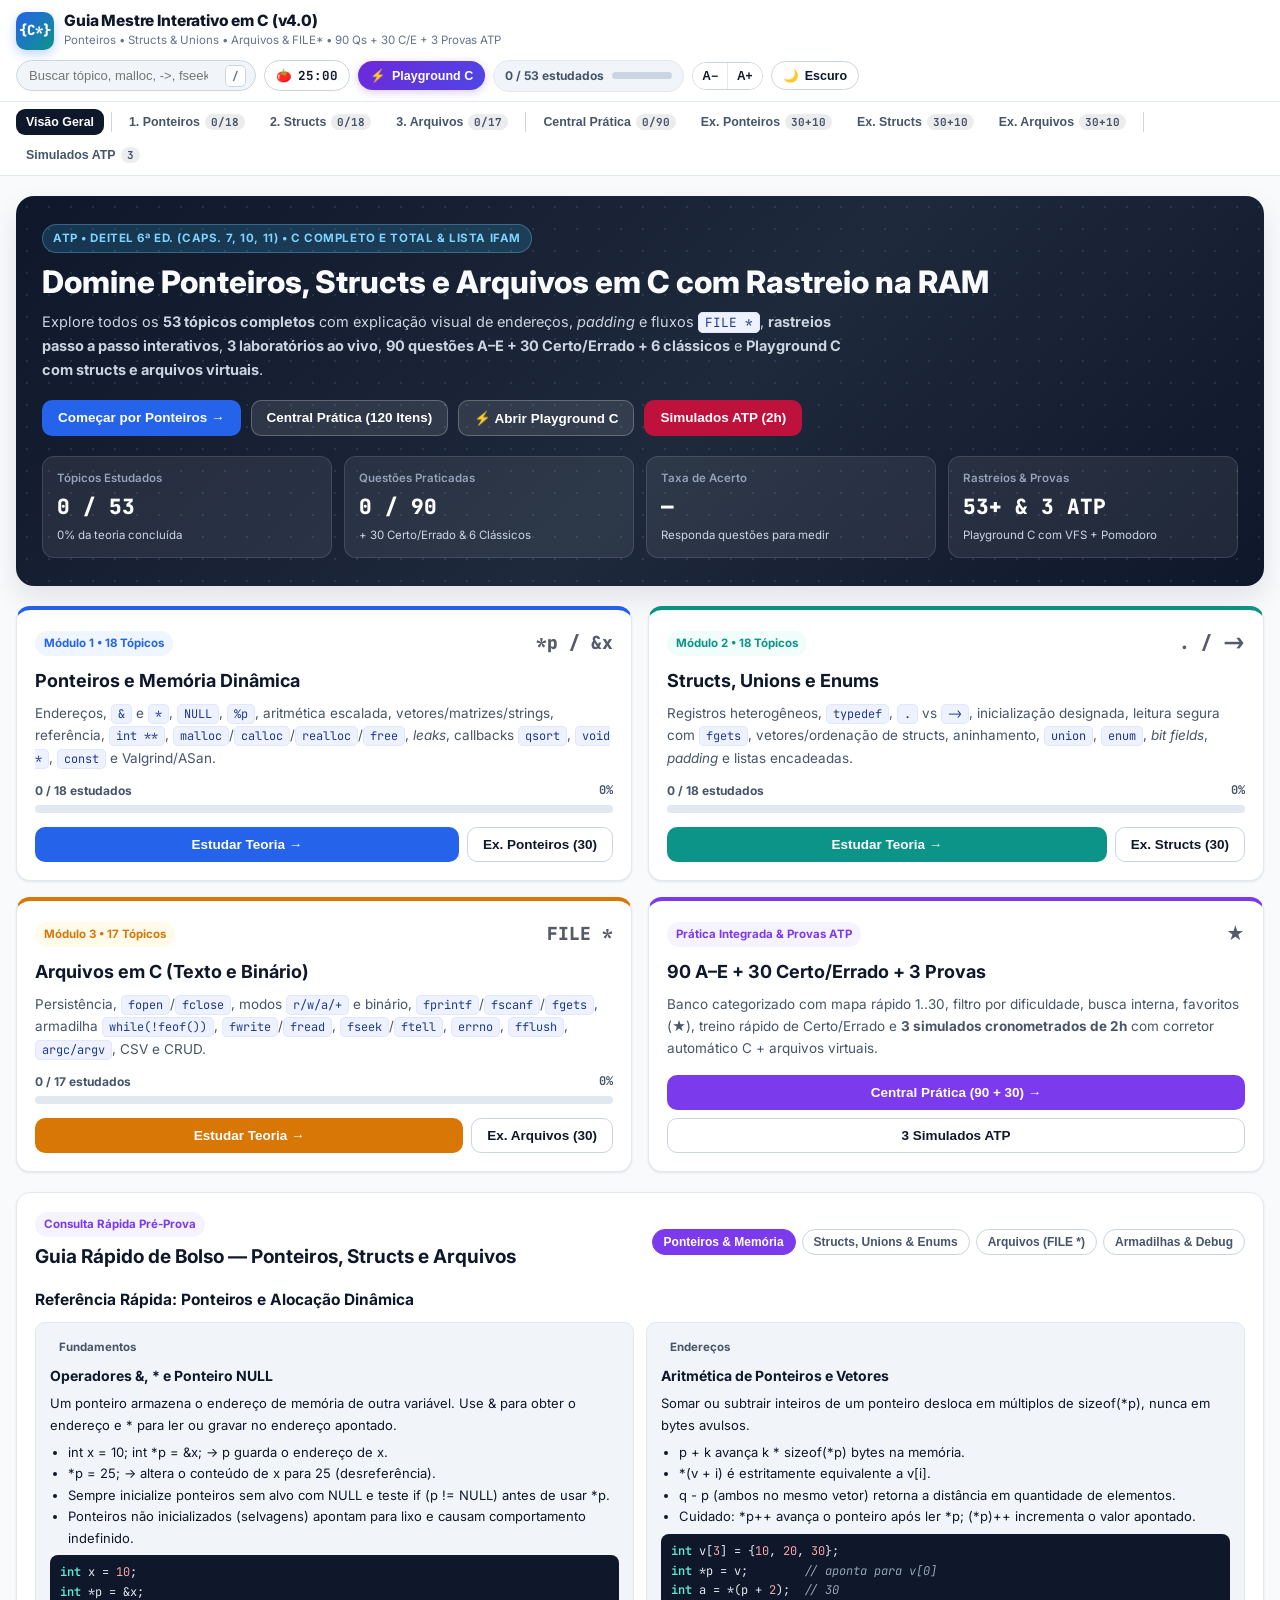
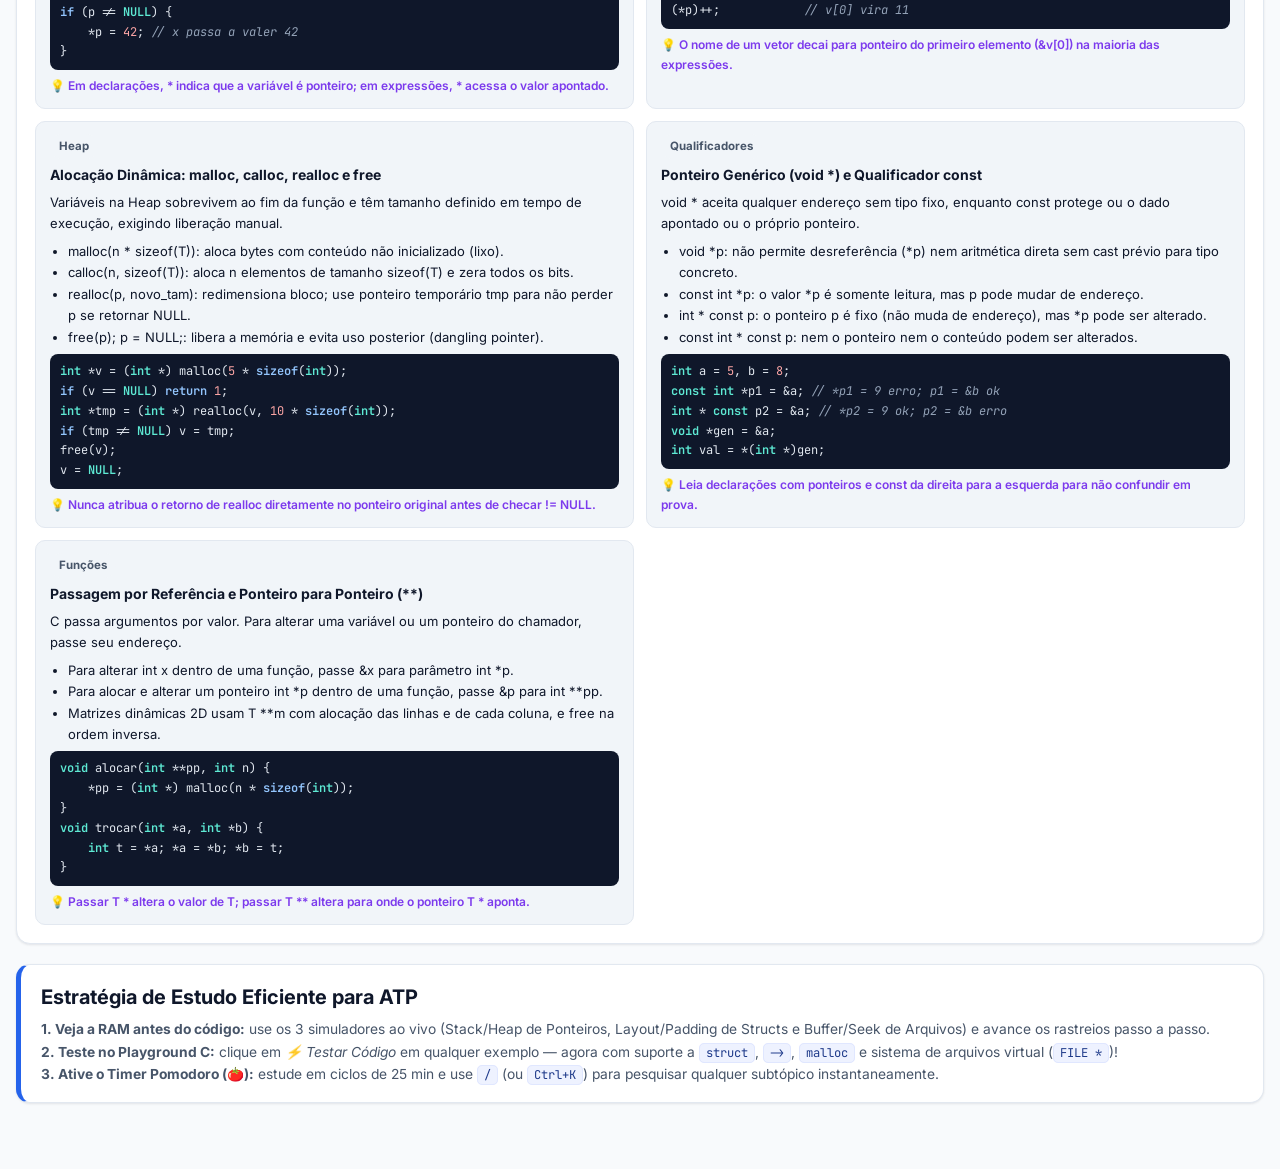
==== commit e47b15d1: "fix(v4.1): corrige bugs de transpilacao C/JS, highlight e HTML em 171/171 testes" ====
--- a/outputs/v4-guia-mestre-ponteiros-structs-arquivos/index.html
+++ b/outputs/v4-guia-mestre-ponteiros-structs-arquivos/index.html
@@ -1977,7 +1977,7 @@
 <div id="toast" class="toast" role="status" aria-live="polite"></div>
 
 <script>
-const DATA = {"ponteiros": [{"id": "ptr-1", "num": "1.1", "title": "Conceito: endereço de memória, bytes, RAM e o que significa 'apontar'", "pdfRef": "Deitel 6ª Ed. Cap. 7 (7.1–7.2) / C Completo e Total Cap. 5 / Padrão C99–C11", "summary": "Entenda a memória RAM como um vetor gigante de bytes numerados por endereços hexadecimais e veja que um ponteiro nada mais é do que uma variável cujo conteúdo é um desses endereços.", "conceptHtml": "<p>A memória <strong>RAM<\/strong> pode ser visualizada como uma sequência contígua de gavetas de <strong>1 byte (8 bits)<\/strong>, onde cada gaveta possui um número único chamado <strong>endereço de memória<\/strong> (geralmente exibido em hexadecimal, como <code>0x1000<\/code>).<\/p><p>Quando declaramos <code>int x = 42;<\/code> em uma arquitetura de 32/64 bits típica (onde <code>sizeof(int) == 4<\/code>), o compilador reserva 4 bytes consecutivos (por exemplo, de <code>0x1000<\/code> a <code>0x1003<\/code>) e grava o valor <code>42<\/code> ali. O endereço da variável é o endereço do seu <strong>primeiro byte<\/strong> (<code>0x1000<\/code>).<\/p><p>Uma variável comum guarda um <em>valor<\/em> (ex.: <code>42<\/code>). Um <strong>ponteiro<\/strong> também é uma variável armazenada na RAM (ocupando geralmente 4 bytes em sistemas 32-bit ou 8 bytes em 64-bit), mas o seu conteúdo é o <strong>endereço de outra variável<\/strong>. Dizer que <code>p<\/code> <em>aponta<\/em> para <code>x<\/code> significa exatamente que <code>p<\/code> armazena o endereço de <code>x<\/code>.<\/p>", "code": "#include <stdio.h>\n\nint main(void) {\n    int x = 42;\n    int *p = &x;\n\n    printf(\"Valor de x: %d\\n\", x);\n    printf(\"Tamanho de int: %zu bytes\\n\", sizeof(x));\n    printf(\"Tamanho do ponteiro p: %zu bytes\\n\", sizeof(p));\n    printf(\"Endereco armazenado em p: %p\\n\", (void *)p);\n    return 0;\n}", "logicSteps": ["A variável inteira x é alocada na Stack ocupando 4 bytes a partir de um endereço base (ex.: 0x1000).", "A variável ponteiro p também recebe seu próprio espaço na Stack (ex.: 8 bytes em x86_64 no endereço 0x1008).", "O operador & extrai o endereço inicial de x (0x1000) e o grava dentro dos bytes de p.", "Assim, p 'aponta' indiretamente para x sem duplicar o valor 42."], "pitfall": "Confundir o <strong>endereço do ponteiro<\/strong> (<code>&amp;p<\/code>) com o <strong>endereço armazenado no ponteiro<\/strong> (<code>p<\/code>). Todo ponteiro ocupa memória própria e tem seu próprio endereço; o que muda é que seu <em>conteúdo<\/em> é outro endereço.", "memoryDiagram": {"caption": "Representação lógica da RAM (Stack): x ocupa 4 bytes em 0x1000 e p guarda o valor 0x1000 em 0x1008.", "cells": [{"idx": 0, "addr": "0x1000", "val": "42", "tag": "int x (4 bytes)"}, {"idx": 1, "addr": "0x1008", "val": "0x1000", "tag": "int *p -> aponta para x"}]}, "tracers": [{"id": "tr-ptr-1", "tabLabel": "RAM & Endereços", "badge": "1D • Memória", "title": "Nascimento de x e do ponteiro p na RAM", "desc": "Acompanhe como um inteiro e um ponteiro ocupam endereços distintos na memória.", "kind": "1d", "codeLines": ["int x = 42;", "int *p = &x;", "x = 99;"], "steps": [{"line": 0, "vars": {"x": "42", "p": "?"}, "note": "x é criado em 0x1000 com valor 42 (4 bytes).", "cells": [{"idx": 0, "addr": "0x1000", "label": "x", "val": "42", "active": true, "ptrs": []}, {"idx": 1, "addr": "0x1008", "label": "p", "val": "LIXO", "active": false, "ptrs": []}]}, {"line": 1, "vars": {"x": "42", "p": "0x1000", "*p": "42"}, "note": "p recebe &x (0x1000). Agora p aponta para x.", "cells": [{"idx": 0, "addr": "0x1000", "label": "x", "val": "42", "active": false, "ptrs": ["p"]}, {"idx": 1, "addr": "0x1008", "label": "p", "val": "0x1000", "active": true, "ptrs": []}]}, {"line": 2, "vars": {"x": "99", "p": "0x1000", "*p": "99"}, "note": "x muda para 99; p continua com 0x1000, logo *p agora reflete 99.", "cells": [{"idx": 0, "addr": "0x1000", "label": "x", "val": "99", "active": true, "ptrs": ["p"]}, {"idx": 1, "addr": "0x1008", "label": "p", "val": "0x1000", "active": false, "ptrs": []}]}]}]}, {"id": "ptr-2", "num": "1.2", "title": "Operadores & (endereço de) e * (desreferenciação / conteúdo apontado)", "pdfRef": "Deitel 6ª Ed. Cap. 7 (7.3) / C Completo e Total Cap. 5 / Padrão C99–C11", "summary": "Domine os dois operadores fundamentais de ponteiros: & obtém o endereço de um lvalue e * acessa ou modifica o conteúdo no endereço apontado.", "conceptHtml": "<p>Em expressões C, os operadores unários <code>&amp;<\/code> e <code>*<\/code> são inversos entre si:<\/p><ul><li><strong><code>&amp;var<\/code> (operador de endereço):<\/strong> retorna o endereço de memória de um objeto (lvalue), gerando um ponteiro do tipo <code>T *<\/code> se <code>var<\/code> for do tipo <code>T<\/code>.<\/li><li><strong><code>*ptr<\/code> (operador de indireção ou desreferenciação):<\/strong> segue o endereço armazenado em <code>ptr<\/code> para ler ou escrever o valor original armazenado lá.<\/li><\/ul><p>Quando <code>p = &amp;x<\/code>, vale a identidade <code>*&amp;x == x<\/code> e <code>*p<\/code> funciona como um apelido direto para <code>x<\/code>: tanto <code>y = *p;<\/code> (leitura) quanto <code>*p = 50;<\/code> (escrita) atuam diretamente na célula de <code>x<\/code>.<\/p>", "code": "#include <stdio.h>\n\nint main(void) {\n    int a = 10, b = 0;\n    int *p = &a;\n\n    b = *p + 5;   /* le o valor apontado por p (10) e soma 5 */\n    *p = 30;      /* escreve 30 diretamente na memoria de 'a' */\n\n    printf(\"a = %d, b = %d, *p = %d\\n\", a, b, *p);\n    return 0;\n}", "logicSteps": ["a inicia com 10 e p recebe &a, passando a apontar para a.", "Na expressão b = *p + 5, *p desreferencia p, lê 10 e atribui 15 a b.", "Na instrução *p = 30, o operador * à esquerda da atribuição altera o conteúdo de a para 30.", "Ao final, a e *p valem 30, enquanto b vale 15."], "pitfall": "Não confunda o <code>*<\/code> da <strong>declaração<\/strong> (<code>int *p;<\/code>, que apenas diz que <code>p<\/code> é um ponteiro) com o <code>*<\/code> de <strong>desreferenciação<\/strong> em expressões (<code>*p = 30;<\/code>). Além disso, nunca tente aplicar <code>&amp;<\/code> a literais ou expressões temporárias como <code>&amp;10<\/code> ou <code>&amp;(a + b)<\/code> — isso causa erro de compilação (não é lvalue).", "memoryDiagram": {"caption": "Desreferenciação *p = 30 altera 'a' sem alterar o endereço guardado em 'p'.", "cells": [{"idx": 0, "addr": "0x2000", "val": "30", "tag": "int a (modificado via *p)"}, {"idx": 1, "addr": "0x2004", "val": "15", "tag": "int b"}, {"idx": 2, "addr": "0x2008", "val": "0x2000", "tag": "int *p -> a"}]}, "tracers": [{"id": "tr-ptr-2", "tabLabel": "Operadores & e *", "badge": "1D • Indireção", "title": "Leitura e escrita via *p", "desc": "Observe a diferença entre ler *p e atribuir a *p.", "kind": "1d", "codeLines": ["int a = 10, b = 0;", "int *p = &a;", "b = *p + 5;", "*p = 30;"], "steps": [{"line": 0, "vars": {"a": "10", "b": "0", "p": "?"}, "note": "a = 10 e b = 0 inicializados na Stack.", "cells": [{"idx": 0, "addr": "0x2000", "label": "a", "val": "10", "active": true, "ptrs": []}, {"idx": 1, "addr": "0x2004", "label": "b", "val": "0", "active": true, "ptrs": []}, {"idx": 2, "addr": "0x2008", "label": "p", "val": "LIXO", "active": false, "ptrs": []}]}, {"line": 1, "vars": {"a": "10", "b": "0", "p": "0x2000", "*p": "10"}, "note": "p recebe &a (0x2000).", "cells": [{"idx": 0, "addr": "0x2000", "label": "a", "val": "10", "active": false, "ptrs": ["p"]}, {"idx": 1, "addr": "0x2004", "label": "b", "val": "0", "active": false, "ptrs": []}, {"idx": 2, "addr": "0x2008", "label": "p", "val": "0x2000", "active": true, "ptrs": []}]}, {"line": 2, "vars": {"a": "10", "b": "15", "p": "0x2000", "*p": "10"}, "note": "*p retorna 10; b recebe 10 + 5 = 15.", "cells": [{"idx": 0, "addr": "0x2000", "label": "a", "val": "10", "active": false, "ptrs": ["p"]}, {"idx": 1, "addr": "0x2004", "label": "b", "val": "15", "active": true, "ptrs": []}, {"idx": 2, "addr": "0x2008", "label": "p", "val": "0x2000", "active": false, "ptrs": []}]}, {"line": 3, "vars": {"a": "30", "b": "15", "p": "0x2000", "*p": "30"}, "note": "*p = 30 segue o endereço 0x2000 e sobrescreve 'a' com 30.", "cells": [{"idx": 0, "addr": "0x2000", "label": "a", "val": "30", "active": true, "ptrs": ["p"]}, {"idx": 1, "addr": "0x2004", "label": "b", "val": "15", "active": false, "ptrs": []}, {"idx": 2, "addr": "0x2008", "label": "p", "val": "0x2000", "active": false, "ptrs": []}]}]}]}, {"id": "ptr-3", "num": "1.3", "title": "Declaração e inicialização: int *p = &x;, tipos (int*, char*, float*) e NULL", "pdfRef": "Deitel 6ª Ed. Cap. 7 (7.2) / C Completo e Total Cap. 5 / Padrão C99–C11", "summary": "Aprenda a declarar ponteiros tipados corretamente, inicializar com &var ou NULL e entender por que o tipo apontado importa para o compilador.", "conceptHtml": "<p>A sintaxe de declaração é <code>tipo *nome;<\/code>. Embora todos os ponteiros de dados costumem ter o mesmo tamanho em bytes na arquitetura (ex.: 8 bytes em 64 bits), o <strong>tipo base<\/strong> (<code>int*<\/code>, <code>char*<\/code>, <code>float*<\/code>) informa ao compilador duas coisas essenciais:<\/p><ol><li><strong>Quantos bytes ler/escrever<\/strong> ao fazer <code>*p<\/code> (1 byte para <code>char*<\/code>, 4 bytes para <code>int*<\/code>/<code>float*<\/code>, etc.).<\/li><li><strong>Qual o passo da aritmética<\/strong> ao somar <code>p + 1<\/code> (salta <code>sizeof(tipo)<\/code> bytes).<\/li><\/ol><p>Quando o ponteiro ainda não tem um alvo válido, deve-se inicializá-lo com <code>NULL<\/code> (macro definida em <code>&lt;stddef.h&gt;<\/code>, <code>&lt;stdio.h&gt;<\/code> ou <code>&lt;stdlib.h&gt;<\/code>), que representa o endereço nulo — garantia da linguagem de que não aponta para nenhum objeto válido.<\/p>", "code": "#include <stdio.h>\n\nint main(void) {\n    int x = 7;\n    char letra = 'A';\n    float nota = 8.5f;\n\n    int *pi = &x;\n    char *pc = &letra;\n    float *pf = &nota;\n    int *p_vazio = NULL;\n\n    printf(\"x=%d, letra=%c, nota=%.1f, p_vazio=%p\\n\",\n           *pi, *pc, *pf, (void *)p_vazio);\n    return 0;\n}", "logicSteps": ["Declarar int *pi = &x vincula o tipo int * ao endereço de uma variável int.", "Ponteiros de tipos incompatíveis (ex.: float *pf = &x;) geram aviso/erro de tipo sem cast explícito.", "p_vazio = NULL inicializa o ponteiro com valor sentinela seguro (endereço 0).", "Ao desreferenciar *pi, *pc e *pf, o compilador interpreta 4 bytes int, 1 byte char e 4 bytes float IEEE-754."], "pitfall": "Cuidado com declarações múltiplas na mesma linha! Em <code>int* a, b;<\/code>, o asterisco liga-se ao identificador, portanto apenas <code>a<\/code> é ponteiro (<code>int *<\/code>) e <code>b<\/code> é um <code>int<\/code> comum! Para declarar dois ponteiros, escreva <code>int *a, *b;<\/code>.", "memoryDiagram": {"caption": "Tipos distintos ocupam tamanhos distintos ao serem desreferenciados, embora os ponteiros armazenem endereços.", "cells": [{"idx": 0, "addr": "0x3000", "val": "7", "tag": "int x (4B) <- pi"}, {"idx": 1, "addr": "0x3004", "val": "'A'", "tag": "char letra (1B) <- pc"}, {"idx": 2, "addr": "0x3008", "val": "8.5", "tag": "float nota (4B) <- pf"}, {"idx": 3, "addr": "0x3010", "val": "NULL (0x0)", "tag": "int *p_vazio"}]}, "tracers": [{"id": "tr-ptr-3", "tabLabel": "Tipos e NULL", "badge": "1D • Tipagem", "title": "Inicialização tipada e ponteiro NULL", "desc": "Veja cada ponteiro apontando para seu tipo correspondente ou para NULL.", "kind": "1d", "codeLines": ["int x = 7; char c = 'A';", "int *pi = &x;", "char *pc = &c;", "int *pv = NULL;"], "steps": [{"line": 0, "vars": {"x": "7", "c": "'A'"}, "note": "x (4 bytes) e c (1 byte) são alocados.", "cells": [{"idx": 0, "addr": "0x3000", "label": "x (int)", "val": "7", "active": true, "ptrs": []}, {"idx": 1, "addr": "0x3004", "label": "c (char)", "val": "'A'", "active": true, "ptrs": []}]}, {"line": 1, "vars": {"x": "7", "pi": "0x3000", "*pi": "7"}, "note": "pi (int*) guarda 0x3000 e lê 4 bytes.", "cells": [{"idx": 0, "addr": "0x3000", "label": "x (int)", "val": "7", "active": false, "ptrs": ["pi"]}, {"idx": 1, "addr": "0x3004", "label": "c (char)", "val": "'A'", "active": false, "ptrs": []}, {"idx": 2, "addr": "0x3008", "label": "pi", "val": "0x3000", "active": true, "ptrs": []}]}, {"line": 2, "vars": {"c": "'A'", "pc": "0x3004", "*pc": "'A'"}, "note": "pc (char*) guarda 0x3004 e lê 1 byte.", "cells": [{"idx": 0, "addr": "0x3000", "label": "x (int)", "val": "7", "active": false, "ptrs": ["pi"]}, {"idx": 1, "addr": "0x3004", "label": "c (char)", "val": "'A'", "active": false, "ptrs": ["pc"]}, {"idx": 2, "addr": "0x3008", "label": "pi", "val": "0x3000", "active": false, "ptrs": []}, {"idx": 3, "addr": "0x3010", "label": "pc", "val": "0x3004", "active": true, "ptrs": []}]}, {"line": 3, "vars": {"pv": "NULL"}, "note": "pv recebe NULL (0x0), indicando explicitamente que não aponta para nada.", "cells": [{"idx": 0, "addr": "0x3000", "label": "x (int)", "val": "7", "active": false, "ptrs": ["pi"]}, {"idx": 1, "addr": "0x3004", "label": "c (char)", "val": "'A'", "active": false, "ptrs": ["pc"]}, {"idx": 2, "addr": "0x3018", "label": "pv", "val": "NULL", "active": true, "ptrs": []}]}]}]}, {"id": "ptr-4", "num": "1.4", "title": "Ponteiros não inicializados (lixo) e ponteiros nulos: verificação antes do uso", "pdfRef": "Deitel 6ª Ed. Cap. 7 (7.2–7.3) / C Completo e Total Cap. 5 / Padrão C99–C11", "summary": "Entenda o perigo dos ponteiros selvagens (wild pointers) contendo lixo de memória e aprenda o padrão defensivo de inicialização e checagem com NULL.", "conceptHtml": "<p>Variáveis locais em C (armazenadas na Stack) <strong>não são zeradas automaticamente<\/strong>. Se você declarar <code>int *p;<\/code> sem inicializar, <code>p<\/code> conterá qualquer sequência de bits que havia antes naquela região da memória — um <strong>ponteiro selvagem (wild pointer)<\/strong>.<\/p><p>Tentar desreferenciar um ponteiro não inicializado (<code>*p = 10;<\/code>) provoca <strong>Comportamento Indefinido (Undefined Behavior)<\/strong>: pode corromper outra variável silenciosamente ou gerar um <em>Segmentation Fault (SIGSEGV)<\/em> imediato.<\/p><p>Da mesma forma, desreferenciar um ponteiro <code>NULL<\/code> também causa falha de segmentação. A diferença crucial é que <strong><code>NULL<\/code> é testável<\/strong> antes do uso: <code>if (p != NULL) { ... }<\/code> (ou simplesmente <code>if (p)<\/code>), ao passo que lixo de memória é indistinguível de um endereço real.<\/p>", "code": "#include <stdio.h>\n\nvoid imprimir_seguro(const int *p) {\n    if (p == NULL) {\n        printf(\"Ponteiro nulo: acesso bloqueado com seguranca.\\n\");\n        return;\n    }\n    printf(\"Valor apontado: %d\\n\", *p);\n}\n\nint main(void) {\n    int valor = 100;\n    int *p = NULL;        /* nunca deixe int *p; sem inicializar */\n\n    imprimir_seguro(p);   /* seguro: cai no if (p == NULL) */\n    p = &valor;\n    imprimir_seguro(p);   /* seguro: p agora aponta para valor */\n    return 0;\n}", "logicSteps": ["Inicializar int *p = NULL elimina o risco de lixo de memória aleatório.", "Antes de qualquer desreferenciação *p, verificar if (p != NULL) ou if (p == NULL) return;", "Na primeira chamada a imprimir_seguro(p), p é NULL e a função retorna sem executar *p.", "Após p = &valor, o teste passa e *p imprime 100 com segurança."], "pitfall": "Nunca escreva <code>int *p; if (p != NULL) *p = 5;<\/code> achando que está seguro! Um ponteiro não inicializado contém <strong>lixo<\/strong> (quase nunca é <code>NULL<\/code>), então o <code>if (p != NULL)<\/code> será verdadeiro e você desreferenciará um endereço inválido!", "memoryDiagram": {"caption": "Comparação entre ponteiro selvagem (lixo imprevisível) e ponteiro inicializado com NULL.", "cells": [{"idx": 0, "addr": "0x4000", "val": "0x7FA3B10C (lixo)", "tag": "int *wild (PERIGO!)"}, {"idx": 1, "addr": "0x4008", "val": "NULL (0x0)", "tag": "int *seguro (testável)"}, {"idx": 2, "addr": "0x4010", "val": "100", "tag": "int valor"}]}, "tracers": [{"id": "tr-ptr-4", "tabLabel": "Verificação NULL", "badge": "1D • Segurança", "title": "Guarda defensiva antes da desreferenciação", "desc": "Acompanhe o fluxo condicional evitando Segmentation Fault.", "kind": "1d", "codeLines": ["int valor = 100;", "int *p = NULL;", "if (p != NULL) { *p = 200; }", "p = &valor;", "if (p != NULL) { *p = 200; }"], "steps": [{"line": 0, "vars": {"valor": "100", "p": "?"}, "note": "valor nasce com 100.", "cells": [{"idx": 0, "addr": "0x4010", "label": "valor", "val": "100", "active": true, "ptrs": []}, {"idx": 1, "addr": "0x4018", "label": "p", "val": "LIXO", "active": false, "ptrs": []}]}, {"line": 1, "vars": {"valor": "100", "p": "NULL"}, "note": "p é inicializado com NULL.", "cells": [{"idx": 0, "addr": "0x4010", "label": "valor", "val": "100", "active": false, "ptrs": []}, {"idx": 1, "addr": "0x4018", "label": "p", "val": "NULL", "active": true, "ptrs": []}]}, {"line": 2, "vars": {"valor": "100", "p": "NULL"}, "note": "p != NULL é falso! O bloco *p = 200 é ignorado sem crash.", "cells": [{"idx": 0, "addr": "0x4010", "label": "valor", "val": "100", "active": false, "ptrs": []}, {"idx": 1, "addr": "0x4018", "label": "p", "val": "NULL", "active": true, "ptrs": []}]}, {"line": 3, "vars": {"valor": "100", "p": "0x4010"}, "note": "p passa a apontar para valor (0x4010).", "cells": [{"idx": 0, "addr": "0x4010", "label": "valor", "val": "100", "active": false, "ptrs": ["p"]}, {"idx": 1, "addr": "0x4018", "label": "p", "val": "0x4010", "active": true, "ptrs": []}]}, {"line": 4, "vars": {"valor": "200", "p": "0x4010", "*p": "200"}, "note": "p != NULL é verdadeiro! *p = 200 altera valor para 200.", "cells": [{"idx": 0, "addr": "0x4010", "label": "valor", "val": "200", "active": true, "ptrs": ["p"]}, {"idx": 1, "addr": "0x4018", "label": "p", "val": "0x4010", "active": false, "ptrs": []}]}]}]}, {"id": "ptr-5", "num": "1.5", "title": "Impressão de endereços: printf(\"%p\", (void *)p) e o cast obrigatório (void *)", "pdfRef": "Deitel 6ª Ed. Cap. 7 (7.3) / C99–C11 §7.21.6.1 (fprintf %p)", "summary": "Saiba por que o especificador %p exige um argumento do tipo void * segundo o padrão ISO C e como evitar comportamento indefinido em printf.", "conceptHtml": "<p>Para imprimir um endereço de memória no console com <code>printf<\/code>, o especificador correto do padrão C é <strong><code>%p<\/code><\/strong> (exibido tipicamente em hexadecimal, como <code>0x7ffd4a2c<\/code>).<\/p><p>Pela especificação ISO C99/C11, funções variádicas como <code>printf<\/code> não realizam conversão automática de ponteiros tipados (como <code>int *<\/code> ou <code>char *<\/code>) para <code>void *<\/code>, pois <code>printf<\/code> não conhece o protótipo dos argumentos após a string de formato. Assim, o padrão exige explicitamente que o argumento correspondente a <code>%p<\/code> seja do tipo <code>void *<\/code>: <strong><code>printf(\"%p\", (void *)p);<\/code><\/strong>.<\/p><p>Também podemos imprimir o endereço da própria variável ponteiro usando <code>(void *)&amp;p<\/code>.<\/p>", "code": "#include <stdio.h>\n\nint main(void) {\n    int x = 55;\n    int *p = &x;\n\n    printf(\"Endereco de x (&x): %p\\n\", (void *)&x);\n    printf(\"Conteudo de p (p):  %p\\n\", (void *)p);\n    printf(\"Endereco de p (&p): %p\\n\", (void *)&p);\n    printf(\"Conteudo apontado (*p): %d\\n\", *p);\n    return 0;\n}", "logicSteps": ["&x e p possuem o mesmo valor (o endereço de x), mas tipos int * que devem ser convertidos com (void *).", "&p retorna o endereço onde a própria variável ponteiro p mora (tipo int **), também convertido com (void *).", "Passar p diretamente sem (void *) em %p viola o padrão ISO C (aviso -Wformat / -Wpedantic).", "Nunca use %d ou %u para imprimir ponteiros, pois em sistemas 64 bits o endereço tem 8 bytes e será truncado."], "pitfall": "Usar <code>printf(\"%d\", p)<\/code> ou esquecer o cast <code>(void *)<\/code> com <code>%p<\/code>. Em arquiteturas de 64 bits, <code>%d<\/code> lê apenas 4 bytes e exibe um número negativo sem sentido; já omitir <code>(void *)<\/code> é explicitamente <em>Undefined Behavior<\/em> na norma C (embora alguns compiladores tolerem em x86_64, <code>-Wformat<\/code> acusa erro/aviso).", "memoryDiagram": {"caption": "Três expressões diferentes em printf: (void *)p == (void *)&x, diferente de (void *)&p.", "cells": [{"idx": 0, "addr": "0x5000", "val": "55", "tag": "x (impresso via *p)"}, {"idx": 1, "addr": "0x5008", "val": "0x5000", "tag": "p (&p = 0x5008, p = 0x5000)"}]}, "tracers": [{"id": "tr-ptr-5", "tabLabel": "p vs &p vs *p", "badge": "1D • Endereços", "title": "Distinção entre &x, p, &p e *p", "desc": "Veja exatamente o que cada expressão avalia na impressão.", "kind": "1d", "codeLines": ["int x = 55;", "int *p = &x;", "printf(\"%p\", (void *)p);", "printf(\"%p\", (void *)&p);"], "steps": [{"line": 0, "vars": {"x": "55", "&x": "0x5000"}, "note": "x reside em 0x5000 com valor 55.", "cells": [{"idx": 0, "addr": "0x5000", "label": "x", "val": "55", "active": true, "ptrs": []}]}, {"line": 1, "vars": {"x": "55", "p": "0x5000", "&p": "0x5008"}, "note": "p reside em 0x5008 e guarda 0x5000.", "cells": [{"idx": 0, "addr": "0x5000", "label": "x", "val": "55", "active": false, "ptrs": ["p"]}, {"idx": 1, "addr": "0x5008", "label": "p", "val": "0x5000", "active": true, "ptrs": []}]}, {"line": 2, "vars": {"(void*)p": "0x5000", "saida": "0x5000"}, "note": "Imprime o CONTEÚDO de p, que é o endereço de x (0x5000).", "cells": [{"idx": 0, "addr": "0x5000", "label": "x", "val": "55", "active": true, "ptrs": ["p"]}, {"idx": 1, "addr": "0x5008", "label": "p", "val": "0x5000", "active": false, "ptrs": []}]}, {"line": 3, "vars": {"(void*)&p": "0x5008", "saida": "0x5008"}, "note": "Imprime o ENDEREÇO onde a variável p está armazenada (0x5008).", "cells": [{"idx": 0, "addr": "0x5000", "label": "x", "val": "55", "active": false, "ptrs": ["p"]}, {"idx": 1, "addr": "0x5008", "label": "p", "val": "0x5000", "active": true, "ptrs": []}]}]}]}, {"id": "ptr-6", "num": "1.6", "title": "Aritmética de ponteiros: p++, p--, p+k, p2-p1, deslocamento proporcional a sizeof(tipo)", "pdfRef": "Deitel 6ª Ed. Cap. 7 (7.6) / C Completo e Total Cap. 5 / Padrão C99–C11", "summary": "Compreenda por que somar 1 a um ponteiro não soma 1 byte, e sim sizeof(tipo) bytes, e como subtrair dois ponteiros retorna a distância em elementos.", "conceptHtml": "<p>A aritmética de ponteiros é escalonada pelo tamanho do tipo apontado. Se <code>p<\/code> é do tipo <code>T *<\/code> e armazena o endereço <code>E<\/code>, então:<\/p><ul><li><strong><code>p + k<\/code><\/strong> resulta no endereço <code>E + k * sizeof(T)<\/code>. Para <code>int *p<\/code> (4 bytes), <code>p + 2<\/code> avança <strong>8 bytes<\/strong>. Para <code>double *d<\/code> (8 bytes), <code>d + 2<\/code> avança <strong>16 bytes<\/strong>.<\/li><li><strong><code>p++<\/code> / <code>p--<\/code><\/strong> avança ou recua o ponteiro exatamente 1 elemento (<code>sizeof(T)<\/code> bytes).<\/li><li><strong><code>p2 - p1<\/code><\/strong> (quando ambos apontam para o mesmo vetor) retorna o número de <strong>elementos<\/strong> entre eles (do tipo <code>ptrdiff_t<\/code>), e não a diferença em bytes!<\/li><\/ul><p>Operações proibidas em ponteiros: somar dois ponteiros (<code>p1 + p2<\/code>), multiplicar ou dividir ponteiros (<code>p * 2<\/code>).<\/p>", "code": "#include <stdio.h>\n#include <stddef.h>\n\nint main(void) {\n    int v[4] = {10, 20, 30, 40};\n    int *p1 = &v[0];\n    int *p2 = p1 + 3;          /* aponta para v[3] (+ 3 * sizeof(int) bytes) */\n\n    ptrdiff_t dist = p2 - p1;  /* diferenca em elementos: 3 */\n    p1++;                      /* agora aponta para v[1] */\n\n    printf(\"*p1 = %d, *p2 = %d, p2 - p1 = %td\\n\", *p1, *p2, p2 - p1);\n    printf(\"Distancia inicial: %td elementos\\n\", dist);\n    return 0;\n}", "logicSteps": ["p1 começa apontando para v[0] (ex.: endereço 0x1000).", "p2 = p1 + 3 calcula 0x1000 + 3 * 4 = 0x100C, alcançando v[3] (40).", "p2 - p1 divide a diferença em bytes (12) por sizeof(int) (4), resultando em 3 elementos.", "p1++ avança 4 bytes para 0x1004 (v[1]), fazendo a nova diferença p2 - p1 ser 2."], "pitfall": "Em provas de concurso e faculdade, é clássico perguntar: 'Se <code>int *p = 0x1000<\/code> (com <code>int<\/code> de 4 bytes), quanto vale <code>p + 3<\/code>?' Muitos alunos respondem <code>0x1003<\/code>, mas a resposta correta é <code>0x100C<\/code> (1000 + 12 em hexa). Além disso, cuidado com a precedência: <code>*p++<\/code> lê <code>*p<\/code> e depois incrementa o <strong>ponteiro<\/strong> <code>p<\/code>; já <code>(*p)++<\/code> incrementa o <strong>valor<\/strong> apontado.", "memoryDiagram": {"caption": "Vetor int v[4] (sizeof(int)=4): cada +1 no ponteiro salta 4 bytes na RAM.", "cells": [{"idx": 0, "addr": "0x1000", "val": "10", "tag": "v[0]"}, {"idx": 1, "addr": "0x1004", "val": "20", "tag": "v[1] <- p1 (após p1++)"}, {"idx": 2, "addr": "0x1008", "val": "30", "tag": "v[2]"}, {"idx": 3, "addr": "0x100C", "val": "40", "tag": "v[3] <- p2 (p1+3)"}]}, "tracers": [{"id": "tr-ptr-6", "tabLabel": "Aritmética +k e p2-p1", "badge": "1D • Aritmética", "title": "Deslocamento proporcional a sizeof(int) = 4", "desc": "Observe os endereços saltando de 4 em 4 bytes e a subtração de ponteiros.", "kind": "1d", "codeLines": ["int v[4] = {10, 20, 30, 40};", "int *p1 = v;", "int *p2 = p1 + 3;", "p1++;", "int d = (int)(p2 - p1);"], "steps": [{"line": 0, "vars": {"sizeof(int)": "4"}, "note": "Vetor v alocado em blocos contíguos de 4 bytes (0x1000 a 0x100C).", "cells": [{"idx": 0, "addr": "0x1000", "label": "v[0]", "val": "10", "active": true, "ptrs": []}, {"idx": 1, "addr": "0x1004", "label": "v[1]", "val": "20", "active": true, "ptrs": []}, {"idx": 2, "addr": "0x1008", "label": "v[2]", "val": "30", "active": true, "ptrs": []}, {"idx": 3, "addr": "0x100C", "label": "v[3]", "val": "40", "active": true, "ptrs": []}]}, {"line": 1, "vars": {"p1": "0x1000", "*p1": "10"}, "note": "p1 aponta para v[0] (0x1000).", "cells": [{"idx": 0, "addr": "0x1000", "label": "v[0]", "val": "10", "active": true, "ptrs": ["p1"]}, {"idx": 1, "addr": "0x1004", "label": "v[1]", "val": "20", "active": false, "ptrs": []}, {"idx": 2, "addr": "0x1008", "label": "v[2]", "val": "30", "active": false, "ptrs": []}, {"idx": 3, "addr": "0x100C", "label": "v[3]", "val": "40", "active": false, "ptrs": []}]}, {"line": 2, "vars": {"p1": "0x1000", "p2": "0x100C", "*p2": "40"}, "note": "p1 + 3 avança 3 * 4 = 12 bytes -> 0x100C (v[3]).", "cells": [{"idx": 0, "addr": "0x1000", "label": "v[0]", "val": "10", "active": false, "ptrs": ["p1"]}, {"idx": 1, "addr": "0x1004", "label": "v[1]", "val": "20", "active": false, "ptrs": []}, {"idx": 2, "addr": "0x1008", "label": "v[2]", "val": "30", "active": false, "ptrs": []}, {"idx": 3, "addr": "0x100C", "label": "v[3]", "val": "40", "active": true, "ptrs": ["p2"]}]}, {"line": 3, "vars": {"p1": "0x1004", "*p1": "20", "p2": "0x100C"}, "note": "p1++ avança 4 bytes -> 0x1004 (v[1]).", "cells": [{"idx": 0, "addr": "0x1000", "label": "v[0]", "val": "10", "active": false, "ptrs": []}, {"idx": 1, "addr": "0x1004", "label": "v[1]", "val": "20", "active": true, "ptrs": ["p1"]}, {"idx": 2, "addr": "0x1008", "label": "v[2]", "val": "30", "active": false, "ptrs": []}, {"idx": 3, "addr": "0x100C", "label": "v[3]", "val": "40", "active": false, "ptrs": ["p2"]}]}, {"line": 4, "vars": {"p1": "0x1004", "p2": "0x100C", "d": "2"}, "note": "p2 - p1 = (0x100C - 0x1004) / 4 = 8 / 4 = 2 elementos.", "cells": [{"idx": 0, "addr": "0x1000", "label": "v[0]", "val": "10", "active": false, "ptrs": []}, {"idx": 1, "addr": "0x1004", "label": "v[1]", "val": "20", "active": true, "ptrs": ["p1"]}, {"idx": 2, "addr": "0x1008", "label": "v[2]", "val": "30", "active": false, "ptrs": []}, {"idx": 3, "addr": "0x100C", "label": "v[3]", "val": "40", "active": true, "ptrs": ["p2"]}]}]}]}, {"id": "ptr-7", "num": "1.7", "title": "Ponteiros e vetores: v como endereço do 1º elemento e equivalência v[i] == *(v + i)", "pdfRef": "Deitel 6ª Ed. Cap. 7 (7.7) / C Completo e Total Cap. 5 / Padrão C99–C11", "summary": "Descubra o decaimento de vetores para ponteiros (array decay), a equivalência exata v[i] == *(v + i) e a diferença entre v e um ponteiro modificável.", "conceptHtml": "<p>Em C, na maioria das expressões, o nome de um vetor <code>v<\/code> <strong>decai<\/strong> (<em>array-to-pointer decay<\/em>) para o endereço do seu primeiro elemento: <strong><code>v == &amp;v[0]<\/code><\/strong>. Por definição da linguagem, o operador de subscrito <code>[]<\/code> é açúcar sintático para aritmética de ponteiros:<\/p><p><code>v[i] &equiv; *(v + i) &equiv; *(i + v) &equiv; i[v]<\/code> e <code>&amp;v[i] &equiv; v + i<\/code>.<\/p><p><strong>Atenção à diferença fundamental:<\/strong> embora <code>v<\/code> decaia para <code>int *<\/code>, <code>v<\/code> <strong>não é uma variável ponteiro<\/strong>! Você não pode fazer <code>v++<\/code> ou <code>v = p<\/code>, pois <code>v<\/code> não é um lvalue modificável. Além disso, em <code>sizeof(v)<\/code> e <code>&amp;v<\/code>, o vetor <strong>não<\/strong> decai: <code>sizeof(v)<\/code> retorna o tamanho total do vetor em bytes, enquanto <code>sizeof(p)<\/code> retorna apenas o tamanho do ponteiro.<\/p>", "code": "#include <stdio.h>\n\nint main(void) {\n    int v[4] = {5, 10, 15, 20};\n    int *p = v; /* equivalente a int *p = &v[0]; */\n\n    for (int i = 0; i < 4; i++) {\n        printf(\"v[%d]=%d | *(v+%d)=%d | p[%d]=%d | *(p+%d)=%d\\n\",\n               i, v[i], i, *(v + i), i, p[i], i, *(p + i));\n    }\n    printf(\"sizeof(v)=%zu, sizeof(p)=%zu\\n\", sizeof(v), sizeof(p));\n    return 0;\n}", "logicSteps": ["int *p = v atribui o endereço &v[0] ao ponteiro modificável p.", "Para qualquer índice i, v[i], *(v + i), p[i] e *(p + i) acessam exatamente o mesmo elemento.", "sizeof(v) avalia o vetor inteiro (4 * 4 = 16 bytes), pois sizeof não sofre decay.", "sizeof(p) avalia apenas o tamanho do ponteiro (4 ou 8 bytes)."], "pitfall": "Tentar executar <code>v++<\/code> em um vetor declarado localmente (<code>int v[4];<\/code>) causa erro de compilação (<em>lvalue required as increment operand<\/em>). Por outro lado, em um parâmetro de função <code>void f(int v[])<\/code>, o compilador converte <code>int v[]<\/code> para <code>int *v<\/code>, e aí sim <code>v++<\/code> e <code>sizeof(v)<\/code> comportam-se como ponteiro!", "memoryDiagram": {"caption": "Equivalência v[i] == *(v + i) == *(p + i) == p[i] sobre o mesmo bloco contíguo.", "cells": [{"idx": 0, "addr": "0x2000", "val": "5", "tag": "v[0] / *(v+0) <- v, p"}, {"idx": 1, "addr": "0x2004", "val": "10", "tag": "v[1] / *(v+1)"}, {"idx": 2, "addr": "0x2008", "val": "15", "tag": "v[2] / *(v+2)"}, {"idx": 3, "addr": "0x200C", "val": "20", "tag": "v[3] / *(v+3)"}]}, "tracers": [{"id": "tr-ptr-7", "tabLabel": "v[i] vs *(p+i)", "badge": "1D • Vetores", "title": "Percurso por ponteiro equivalente ao índice", "desc": "Veja p percorrendo o vetor v com *(p + i) e p++.", "kind": "1d", "codeLines": ["int v[4] = {5, 10, 15, 20};", "int *p = v;", "*(p + 2) = 99;", "p = p + 1;", "p[1] = 77;"], "steps": [{"line": 0, "vars": {"v": "{5,10,15,20}"}, "note": "Vetor v criado na memória.", "cells": [{"idx": 0, "addr": "0x2000", "label": "v[0]", "val": "5", "active": true, "ptrs": []}, {"idx": 1, "addr": "0x2004", "label": "v[1]", "val": "10", "active": true, "ptrs": []}, {"idx": 2, "addr": "0x2008", "label": "v[2]", "val": "15", "active": true, "ptrs": []}, {"idx": 3, "addr": "0x200C", "label": "v[3]", "val": "20", "active": true, "ptrs": []}]}, {"line": 1, "vars": {"p": "0x2000", "*p": "5"}, "note": "p recebe v (&v[0]).", "cells": [{"idx": 0, "addr": "0x2000", "label": "v[0]", "val": "5", "active": false, "ptrs": ["p"]}, {"idx": 1, "addr": "0x2004", "label": "v[1]", "val": "10", "active": false, "ptrs": []}, {"idx": 2, "addr": "0x2008", "label": "v[2]", "val": "15", "active": false, "ptrs": []}, {"idx": 3, "addr": "0x200C", "label": "v[3]", "val": "20", "active": false, "ptrs": []}]}, {"line": 2, "vars": {"p": "0x2000", "*(p+2)": "99", "v[2]": "99"}, "note": "*(p + 2) acessa v[2] e grava 99.", "cells": [{"idx": 0, "addr": "0x2000", "label": "v[0]", "val": "5", "active": false, "ptrs": ["p"]}, {"idx": 1, "addr": "0x2004", "label": "v[1]", "val": "10", "active": false, "ptrs": []}, {"idx": 2, "addr": "0x2008", "label": "v[2]", "val": "99", "active": true, "ptrs": []}, {"idx": 3, "addr": "0x200C", "label": "v[3]", "val": "20", "active": false, "ptrs": []}]}, {"line": 3, "vars": {"p": "0x2004", "*p": "10"}, "note": "p avança para v[1] (0x2004).", "cells": [{"idx": 0, "addr": "0x2000", "label": "v[0]", "val": "5", "active": false, "ptrs": []}, {"idx": 1, "addr": "0x2004", "label": "v[1]", "val": "10", "active": true, "ptrs": ["p"]}, {"idx": 2, "addr": "0x2008", "label": "v[2]", "val": "99", "active": false, "ptrs": []}, {"idx": 3, "addr": "0x200C", "label": "v[3]", "val": "20", "active": false, "ptrs": []}]}, {"line": 4, "vars": {"p": "0x2004", "p[1]": "77", "v[2]": "77"}, "note": "Como p aponta para v[1], p[1] equivale a *(p + 1), ou seja, v[2] = 77!", "cells": [{"idx": 0, "addr": "0x2000", "label": "v[0]", "val": "5", "active": false, "ptrs": []}, {"idx": 1, "addr": "0x2004", "label": "v[1]", "val": "10", "active": false, "ptrs": ["p"]}, {"idx": 2, "addr": "0x2008", "label": "v[2]", "val": "77", "active": true, "ptrs": []}, {"idx": 3, "addr": "0x200C", "label": "v[3]", "val": "20", "active": false, "ptrs": []}]}]}]}, {"id": "ptr-8", "num": "1.8", "title": "Ponteiros e strings: percurso de char * até '\\0', diferença entre char s[] (mutável) e char *s (literal read-only)", "pdfRef": "Deitel 6ª Ed. Cap. 7 (7.7–7.10) / C Completo e Total Cap. 5 / Padrão C99–C11", "summary": "Percorra strings usando apenas char * e condição *p != '\\0', e evite travamentos ao distinguir arrays mutáveis de literais em memória somente leitura.", "conceptHtml": "<p>Em C, uma string é um vetor de caracteres terminado pelo caractere nulo <strong><code>'\\0'<\/code><\/strong> (valor ASCII 0). Podemos percorrer qualquer string com um ponteiro <code>char *p<\/code> incrementando-o até encontrar o terminador: <code>while (*p != '\\0') { ... p++; }<\/code>.<\/p><p>Existe uma diferença crítica entre as duas formas abaixo:<\/p><ul><li><strong><code>char s[] = \"ADS\";<\/code><\/strong> — Cria um <strong>vetor mutável na Stack<\/strong> de 4 bytes (<code>'A','D','S','\\0'<\/code>) copiando o literal. Você <strong>pode<\/strong> fazer <code>s[0] = 'X';<\/code>, mas <strong>não<\/strong> pode fazer <code>s++<\/code>.<\/li><li><strong><code>const char *p = \"ADS\";<\/code><\/strong> (ou <code>char *p = \"ADS\";<\/code>) — Cria um <strong>ponteiro<\/strong> na Stack que aponta para a string literal armazenada na seção <strong>somente leitura (.rodata)<\/strong> do executável. Você <strong>pode<\/strong> fazer <code>p++<\/code>, mas tentar modificar <code>p[0] = 'X';<\/code> causa <strong>Undefined Behavior / Segmentation Fault<\/strong>!<\/li><\/ul>", "code": "#include <stdio.h>\n\nsize_t meu_strlen(const char *s) {\n    const char *inicio = s;\n    while (*s != '\\0') {\n        s++;\n    }\n    return (size_t)(s - inicio);\n}\n\nint main(void) {\n    char mutavel[] = \"C99\";     /* array na Stack: pode alterar caracteres */\n    const char *lit = \"ADS\";    /* ponteiro para .rodata: nao altere *lit */\n\n    mutavel[0] = 'c';\n    printf(\"%s (len=%zu), %s (len=%zu)\\n\",\n           mutavel, meu_strlen(mutavel), lit, meu_strlen(lit));\n    return 0;\n}", "logicSteps": ["inicio guarda o endereço do primeiro caractere de s.", "Enquanto *s != '\\0', o ponteiro s avança 1 byte (sizeof(char) == 1) por iteração.", "Quando *s == '\\0', s aponta exatamente para o terminador nulo.", "A subtração s - inicio retorna o tamanho da string sem contar o '\\0'."], "pitfall": "Escrever <code>char *s = \"ola\"; s[0] = 'O';<\/code>. Em C, literais de string residem em área protegida de memória; tentar modificá-los provoca crash (Segmentation Fault) em sistemas modernos. Sempre use <code>const char *s = \"ola\";<\/code> para literais e <code>char s[] = \"ola\";<\/code> quando precisar editar.", "memoryDiagram": {"caption": "char mutavel[] copia bytes para a Stack; const char *lit aponta para .rodata (somente leitura).", "cells": [{"idx": 0, "addr": "Stack 0x6000", "val": "'c','9','9','\\0'", "tag": "mutavel[] (editável)"}, {"idx": 1, "addr": "Stack 0x6010", "val": "0x00400800", "tag": "const char *lit"}, {"idx": 2, "addr": ".rodata 0x400800", "val": "'A','D','S','\\0'", "tag": "Literal (READ-ONLY)"}]}, "tracers": [{"id": "tr-ptr-8", "tabLabel": "Percurso até '\\0'", "badge": "1D • Strings", "title": "Calculando strlen via ponteiro s - inicio", "desc": "Acompanhe o ponteiro s caminhando byte a byte até o '\\0'.", "kind": "1d", "codeLines": ["char s[] = \"ADS\";", "char *ini = s, *p = s;", "while (*p != '\\0') p++;", "int len = (int)(p - ini);"], "steps": [{"line": 0, "vars": {"s": "\"ADS\""}, "note": "Array mutável com 4 bytes ('A','D','S','\\0') na Stack.", "cells": [{"idx": 0, "addr": "0x6000", "label": "s[0]", "val": "'A'", "active": true, "ptrs": []}, {"idx": 1, "addr": "0x6001", "label": "s[1]", "val": "'D'", "active": false, "ptrs": []}, {"idx": 2, "addr": "0x6002", "label": "s[2]", "val": "'S'", "active": false, "ptrs": []}, {"idx": 3, "addr": "0x6003", "label": "s[3]", "val": "'\\0'", "active": false, "ptrs": []}]}, {"line": 1, "vars": {"ini": "0x6000", "p": "0x6000", "*p": "'A'"}, "note": "ini e p apontam para o primeiro byte ('A').", "cells": [{"idx": 0, "addr": "0x6000", "label": "s[0]", "val": "'A'", "active": true, "ptrs": ["ini", "p"]}, {"idx": 1, "addr": "0x6001", "label": "s[1]", "val": "'D'", "active": false, "ptrs": []}, {"idx": 2, "addr": "0x6002", "label": "s[2]", "val": "'S'", "active": false, "ptrs": []}, {"idx": 3, "addr": "0x6003", "label": "s[3]", "val": "'\\0'", "active": false, "ptrs": []}]}, {"line": 2, "vars": {"ini": "0x6000", "p": "0x6003", "*p": "'\\0'"}, "note": "p avança por 'A', 'D', 'S' e para ao encontrar '\\0' em 0x6003.", "cells": [{"idx": 0, "addr": "0x6000", "label": "s[0]", "val": "'A'", "active": false, "ptrs": ["ini"]}, {"idx": 1, "addr": "0x6001", "label": "s[1]", "val": "'D'", "active": false, "ptrs": []}, {"idx": 2, "addr": "0x6002", "label": "s[2]", "val": "'S'", "active": false, "ptrs": []}, {"idx": 3, "addr": "0x6003", "label": "s[3]", "val": "'\\0'", "active": true, "ptrs": ["p"]}]}, {"line": 3, "vars": {"ini": "0x6000", "p": "0x6003", "len": "3"}, "note": "len = p - ini = 0x6003 - 0x6000 = 3 caracteres.", "cells": [{"idx": 0, "addr": "0x6000", "label": "s[0]", "val": "'A'", "active": false, "ptrs": ["ini"]}, {"idx": 1, "addr": "0x6001", "label": "s[1]", "val": "'D'", "active": false, "ptrs": []}, {"idx": 2, "addr": "0x6002", "label": "s[2]", "val": "'S'", "active": false, "ptrs": []}, {"idx": 3, "addr": "0x6003", "label": "s[3]", "val": "'\\0'", "active": true, "ptrs": ["p"]}]}]}]}, {"id": "ptr-9", "num": "1.9", "title": "Passagem de parâmetros por referência: troca(int *a, int *b) modificando o chamador", "pdfRef": "Deitel 6ª Ed. Cap. 7 (7.4) / C Completo e Total Cap. 5 / Padrão C99–C11", "summary": "Entenda como simular passagem por referência em C passando endereços por valor, permitindo que uma função altere variáveis do chamador.", "conceptHtml": "<p>A linguagem C sempre passa argumentos <strong>por valor<\/strong> (cópia). Por isso, uma função <code>void troca(int x, int y)<\/code> recebe apenas cópias locais e não consegue alterar as variáveis originais da <code>main<\/code>.<\/p><p>Para simular a <strong>passagem por referência<\/strong>, a função recebe <strong>ponteiros<\/strong> (<code>int *a, int *b<\/code>), e o chamador passa os endereços (<code>troca(&amp;x, &amp;y);<\/code>). Os endereços são copiados para os parâmetros <code>a<\/code> e <code>b<\/code>; quando a função executa <code>*a<\/code> e <code>*b<\/code>, ela acessa diretamente a memória da função chamadora!<\/p>", "code": "#include <stdio.h>\n\nvoid troca(int *a, int *b) {\n    int temp = *a;\n    *a = *b;\n    *b = temp;\n}\n\nint main(void) {\n    int x = 10, y = 25;\n    troca(&x, &y);\n    printf(\"x = %d, y = %d\\n\", x, y); /* x = 25, y = 10 */\n    return 0;\n}", "logicSteps": ["main chama troca(&x, &y), copiando os endereços 0x1000 e 0x1004 para os parâmetros a e b.", "temp lê o conteúdo de *a (10).", "*a = *b lê 25 do endereço de y e grava em x.", "*b = temp grava 10 no endereço de y; ao retornar, x=25 e y=10 na main."], "pitfall": "Trocar os próprios ponteiros dentro da função (<code>int *t = a; a = b; b = t;<\/code>) em vez de trocar os conteúdos apontados (<code>*a<\/code> e <code>*b<\/code>)! Como <code>a<\/code> e <code>b<\/code> são cópias locais dos endereços, reatribuir <code>a = b<\/code> não altera nada na <code>main<\/code>.", "memoryDiagram": {"caption": "Frame de troca() acessando variáveis do frame de main() via ponteiros a e b.", "cells": [{"idx": 0, "addr": "main: 0x1000", "val": "25 (era 10)", "tag": "int x <- a"}, {"idx": 1, "addr": "main: 0x1004", "val": "10 (era 25)", "tag": "int y <- b"}, {"idx": 2, "addr": "troca: 0x0FE0", "val": "0x1000", "tag": "int *a"}, {"idx": 3, "addr": "troca: 0x0FE8", "val": "0x1004", "tag": "int *b"}]}, "tracers": [{"id": "tr-ptr-9", "tabLabel": "troca(&x, &y)", "badge": "1D • Referência", "title": "Troca de variáveis entre frames via ponteiros", "desc": "Veja como temp, *a e *b alteram x e y do chamador.", "kind": "1d", "codeLines": ["int x = 10, y = 25;", "/* troca(&x, &y) */ int *a = &x, *b = &y;", "int temp = *a;", "*a = *b;", "*b = temp;"], "steps": [{"line": 0, "vars": {"x": "10", "y": "25"}, "note": "x e y criados no frame da main.", "cells": [{"idx": 0, "addr": "0x1000", "label": "x", "val": "10", "active": true, "ptrs": []}, {"idx": 1, "addr": "0x1004", "label": "y", "val": "25", "active": true, "ptrs": []}]}, {"line": 1, "vars": {"x": "10", "y": "25", "a": "0x1000", "b": "0x1004"}, "note": "Parâmetros a e b recebem &x e &y.", "cells": [{"idx": 0, "addr": "0x1000", "label": "x", "val": "10", "active": false, "ptrs": ["a"]}, {"idx": 1, "addr": "0x1004", "label": "y", "val": "25", "active": false, "ptrs": ["b"]}]}, {"line": 2, "vars": {"x": "10", "y": "25", "temp": "10"}, "note": "temp salva *a (10).", "cells": [{"idx": 0, "addr": "0x1000", "label": "x", "val": "10", "active": true, "ptrs": ["a"]}, {"idx": 1, "addr": "0x1004", "label": "y", "val": "25", "active": false, "ptrs": ["b"]}, {"idx": 2, "addr": "0x0FD8", "label": "temp", "val": "10", "active": true, "ptrs": []}]}, {"line": 3, "vars": {"x": "25", "y": "25", "temp": "10"}, "note": "*a = *b copia 25 para x.", "cells": [{"idx": 0, "addr": "0x1000", "label": "x", "val": "25", "active": true, "ptrs": ["a"]}, {"idx": 1, "addr": "0x1004", "label": "y", "val": "25", "active": false, "ptrs": ["b"]}, {"idx": 2, "addr": "0x0FD8", "label": "temp", "val": "10", "active": false, "ptrs": []}]}, {"line": 4, "vars": {"x": "25", "y": "10", "temp": "10"}, "note": "*b = temp copia 10 para y. Troca concluída!", "cells": [{"idx": 0, "addr": "0x1000", "label": "x", "val": "25", "active": false, "ptrs": ["a"]}, {"idx": 1, "addr": "0x1004", "label": "y", "val": "10", "active": true, "ptrs": ["b"]}, {"idx": 2, "addr": "0x0FD8", "label": "temp", "val": "10", "active": false, "ptrs": []}]}]}]}, {"id": "ptr-10", "num": "1.10", "title": "Funções que retornam múltiplos valores via ponteiros (ex.: menor e maior de um vetor)", "pdfRef": "Deitel 6ª Ed. Cap. 7 (7.4) / C Completo e Total Cap. 5 / Padrão C99–C11", "summary": "Use parâmetros de saída (out-parameters) com ponteiros para retornar dois ou mais resultados simultaneamente a partir de uma única função.", "conceptHtml": "<p>Como o comando <code>return<\/code> de C devolve apenas um único valor (ou nenhum, em funções <code>void<\/code>), é padrão idiomático em C receber <strong>ponteiros como parâmetros de saída<\/strong> (<em>out-parameters<\/em>).<\/p><p>A função pode ainda reservar o valor de retorno oficial para indicar <strong>status de sucesso/erro<\/strong> (ex.: retornar <code>0<\/code> em sucesso e <code>-1<\/code> se o vetor for vazio ou ponteiro nulo), enquanto preenche <code>*menor<\/code> e <code>*maior<\/code> diretamente na memória do chamador.<\/p>", "code": "#include <stdio.h>\n\nint min_max(const int *v, int n, int *menor, int *maior) {\n    if (v == NULL || n <= 0 || menor == NULL || maior == NULL) {\n        return -1;\n    }\n    *menor = v[0];\n    *maior = v[0];\n    for (int i = 1; i < n; i++) {\n        if (v[i] < *menor) *menor = v[i];\n        if (v[i] > *maior) *maior = v[i];\n    }\n    return 0;\n}\n\nint main(void) {\n    int dados[5] = {18, 4, 42, -3, 15};\n    int mn, mx;\n    if (min_max(dados, 5, &mn, &mx) == 0) {\n        printf(\"Menor = %d, Maior = %d\\n\", mn, mx);\n    }\n    return 0;\n}", "logicSteps": ["Valida ponteiros e tamanho n <= 0 antes de desreferenciar qualquer argumento.", "Inicializa *menor e *maior com o primeiro elemento v[0].", "Percorre de i = 1 até n - 1 comparando v[i] com *menor e *maior e atualizando diretamente mn e mx.", "Retorna 0 para sinalizar ao chamador que os valores em mn e mx são válidos."], "pitfall": "Esquecer de inicializar <code>*menor<\/code> e <code>*maior<\/code> com <code>v[0]<\/code> antes do laço, confiando em lixo que estava em <code>mn<\/code> e <code>mx<\/code> na <code>main<\/code>! Outro erro clássico é tentar retornar o endereço de uma variável local (<code>int local; return &amp;local;<\/code>), gerando um ponteiro pendente (dangling) assim que a função termina.", "memoryDiagram": {"caption": "min_max recebe const int *v (leitura) e escreve os resultados em &mn e &mx.", "cells": [{"idx": 0, "addr": "0x2000", "val": "{18,4,42,-3,15}", "tag": "dados[5] (const int *v)"}, {"idx": 1, "addr": "0x2020", "val": "-3", "tag": "mn <- *menor"}, {"idx": 2, "addr": "0x2024", "val": "42", "tag": "mx <- *maior"}]}, "tracers": [{"id": "tr-ptr-10", "tabLabel": "min_max via Ponteiros", "badge": "1D • Out-Params", "title": "Retornando menor e maior via parâmetros ponteiro", "desc": "Acompanhe as atualizações em *menor (mn) e *maior (mx) ao longo do vetor.", "kind": "1d", "codeLines": ["int v[4] = {18, 4, 42, -3};", "*menor = v[0]; *maior = v[0];", "/* i=1 (4) */ if (v[1] < *menor) *menor = v[1];", "/* i=2 (42) */ if (v[2] > *maior) *maior = v[2];", "/* i=3 (-3) */ if (v[3] < *menor) *menor = v[3];"], "steps": [{"line": 0, "vars": {"mn": "?", "mx": "?"}, "note": "Vetor dados = {18, 4, 42, -3}; mn e mx ainda sem valor.", "cells": [{"idx": 0, "addr": "0x2000", "label": "v[0]", "val": "18", "active": false, "ptrs": []}, {"idx": 1, "addr": "0x2004", "label": "v[1]", "val": "4", "active": false, "ptrs": []}, {"idx": 2, "addr": "0x2008", "label": "v[2]", "val": "42", "active": false, "ptrs": []}, {"idx": 3, "addr": "0x200C", "label": "v[3]", "val": "-3", "active": false, "ptrs": []}, {"idx": 4, "addr": "0x2020", "label": "mn", "val": "?", "active": false, "ptrs": ["menor"]}, {"idx": 5, "addr": "0x2024", "label": "mx", "val": "?", "active": false, "ptrs": ["maior"]}]}, {"line": 1, "vars": {"*menor": "18", "*maior": "18"}, "note": "*menor e *maior inicializados com v[0] = 18.", "cells": [{"idx": 0, "addr": "0x2000", "label": "v[0]", "val": "18", "active": true, "ptrs": []}, {"idx": 1, "addr": "0x2004", "label": "v[1]", "val": "4", "active": false, "ptrs": []}, {"idx": 2, "addr": "0x2008", "label": "v[2]", "val": "42", "active": false, "ptrs": []}, {"idx": 3, "addr": "0x200C", "label": "v[3]", "val": "-3", "active": false, "ptrs": []}, {"idx": 4, "addr": "0x2020", "label": "mn", "val": "18", "active": true, "ptrs": ["menor"]}, {"idx": 5, "addr": "0x2024", "label": "mx", "val": "18", "active": true, "ptrs": ["maior"]}]}, {"line": 2, "vars": {"i": "1", "v[1]": "4", "*menor": "4", "*maior": "18"}, "note": "4 < 18 -> *menor atualizado para 4 (mn = 4).", "cells": [{"idx": 0, "addr": "0x2000", "label": "v[0]", "val": "18", "active": false, "ptrs": []}, {"idx": 1, "addr": "0x2004", "label": "v[1]", "val": "4", "active": true, "ptrs": []}, {"idx": 2, "addr": "0x2008", "label": "v[2]", "val": "42", "active": false, "ptrs": []}, {"idx": 3, "addr": "0x200C", "label": "v[3]", "val": "-3", "active": false, "ptrs": []}, {"idx": 4, "addr": "0x2020", "label": "mn", "val": "4", "active": true, "ptrs": ["menor"]}, {"idx": 5, "addr": "0x2024", "label": "mx", "val": "18", "active": false, "ptrs": ["maior"]}]}, {"line": 3, "vars": {"i": "2", "v[2]": "42", "*menor": "4", "*maior": "42"}, "note": "42 > 18 -> *maior atualizado para 42 (mx = 42).", "cells": [{"idx": 0, "addr": "0x2000", "label": "v[0]", "val": "18", "active": false, "ptrs": []}, {"idx": 1, "addr": "0x2004", "label": "v[1]", "val": "4", "active": false, "ptrs": []}, {"idx": 2, "addr": "0x2008", "label": "v[2]", "val": "42", "active": true, "ptrs": []}, {"idx": 3, "addr": "0x200C", "label": "v[3]", "val": "-3", "active": false, "ptrs": []}, {"idx": 4, "addr": "0x2020", "label": "mn", "val": "4", "active": false, "ptrs": ["menor"]}, {"idx": 5, "addr": "0x2024", "label": "mx", "val": "42", "active": true, "ptrs": ["maior"]}]}, {"line": 4, "vars": {"i": "3", "v[3]": "-3", "*menor": "-3", "*maior": "42"}, "note": "-3 < 4 -> *menor atualizado para -3 (mn = -3).", "cells": [{"idx": 0, "addr": "0x2000", "label": "v[0]", "val": "18", "active": false, "ptrs": []}, {"idx": 1, "addr": "0x2004", "label": "v[1]", "val": "4", "active": false, "ptrs": []}, {"idx": 2, "addr": "0x2008", "label": "v[2]", "val": "42", "active": false, "ptrs": []}, {"idx": 3, "addr": "0x200C", "label": "v[3]", "val": "-3", "active": true, "ptrs": []}, {"idx": 4, "addr": "0x2020", "label": "mn", "val": "-3", "active": true, "ptrs": ["menor"]}, {"idx": 5, "addr": "0x2024", "label": "mx", "val": "42", "active": false, "ptrs": ["maior"]}]}]}]}, {"id": "ptr-11", "num": "1.11", "title": "Ponteiro para ponteiro (int **pp): dupla indireção, uso em matrizes dinâmicas e parâmetros", "pdfRef": "Deitel 6ª Ed. Cap. 7 / C Completo e Total Cap. 5 (Indireção Múltipla) / Padrão C99–C11", "summary": "Domine a dupla indireção (int **pp): quando uma função precisa alterar para onde um ponteiro do chamador aponta, ou na criação de vetores de ponteiros.", "conceptHtml": "<p>Se um ponteiro <code>int *p<\/code> é uma variável na memória que guarda o endereço de um <code>int<\/code>, então <code>p<\/code> também tem seu próprio endereço <code>&amp;p<\/code>. O tipo de <code>&amp;p<\/code> é <strong><code>int **<\/code><\/strong> (ponteiro para ponteiro para <code>int<\/code>).<\/p><p>Para chegar ao inteiro original a partir de <code>pp<\/code>, aplicamos <strong>dupla indireção<\/strong>:<\/p><ul><li><code>pp<\/code> contém o endereço de <code>p<\/code>;<\/li><li><code>*pp<\/code> acessa o próprio ponteiro <code>p<\/code> (o endereço de <code>x<\/code>);<\/li><li><code>**pp<\/code> acessa o inteiro <code>x<\/code>.<\/li><\/ul><p>Os dois principais usos práticos de <code>T **<\/code> são: (1) permitir que uma função aloque memória ou redirecione um ponteiro do chamador (ex.: <code>alocar(&amp;ptr, n)<\/code> ou inserção no início de lista encadeada) e (2) representar matrizes dinâmicas como um vetor de ponteiros para linhas (<code>int **m<\/code>).<\/p>", "code": "#include <stdio.h>\n#include <stdlib.h>\n\nint alocar_vetor(int **pp, int n) {\n    *pp = malloc((size_t)n * sizeof(**pp));\n    if (*pp == NULL) return -1;\n    for (int i = 0; i < n; i++) {\n        (*pp)[i] = (i + 1) * 10;\n    }\n    return 0;\n}\n\nint main(void) {\n    int x = 5;\n    int *p = &x;\n    int **pp = &p;\n    **pp = 88; /* altera x para 88 */\n\n    int *din = NULL;\n    if (alocar_vetor(&din, 3) == 0) {\n        printf(\"x=%d, din[1]=%d\\n\", x, din[1]);\n        free(din);\n    }\n    return 0;\n}", "logicSteps": ["pp = &p guarda o endereço da variável ponteiro p.", "*pp desreferencia pp e se refere a p; **pp desreferencia duas vezes e altera x para 88.", "Na função alocar_vetor(&din, 3), pp recebe &din, portanto *pp = malloc(...) modifica din na main.", "Atenção aos parênteses em (*pp)[i]: [] tem precedência maior que *."], "pitfall": "Escrever <code>*pp[i]<\/code> em vez de <code>(*pp)[i]<\/code>! Como <code>[]<\/code> tem precedência maior que <code>*<\/code>, <code>*pp[i]<\/code> significa <code>*(pp[i])<\/code> (avança <code>pp<\/code> como vetor de ponteiros e desreferencia lixo), causando crash. Use sempre <code>(*pp)[i]<\/code> quando quiser indexar o vetor apontado por <code>*pp<\/code>.", "memoryDiagram": {"caption": "Cadeia de dupla indireção: pp (0x1010) -> p (0x1008) -> x (0x1000).", "cells": [{"idx": 0, "addr": "0x1000", "val": "88", "tag": "int x (**pp)"}, {"idx": 1, "addr": "0x1008", "val": "0x1000", "tag": "int *p (*pp)"}, {"idx": 2, "addr": "0x1010", "val": "0x1008", "tag": "int **pp"}]}, "tracers": [{"id": "tr-ptr-11", "tabLabel": "Dupla Indireção", "badge": "1D • int **pp", "title": "Seguindo a cadeia pp -> *pp -> **pp", "desc": "Veja a diferença entre pp, *pp e **pp passo a passo.", "kind": "1d", "codeLines": ["int x = 5, y = 9;", "int *p = &x;", "int **pp = &p;", "**pp = 88;", "*pp = &y;"], "steps": [{"line": 0, "vars": {"x": "5", "y": "9"}, "note": "x = 5 (0x1000) e y = 9 (0x1004).", "cells": [{"idx": 0, "addr": "0x1000", "label": "x", "val": "5", "active": true, "ptrs": []}, {"idx": 1, "addr": "0x1004", "label": "y", "val": "9", "active": true, "ptrs": []}]}, {"line": 1, "vars": {"p": "0x1000", "*p": "5"}, "note": "p aponta para x (0x1000).", "cells": [{"idx": 0, "addr": "0x1000", "label": "x", "val": "5", "active": false, "ptrs": ["p"]}, {"idx": 1, "addr": "0x1004", "label": "y", "val": "9", "active": false, "ptrs": []}, {"idx": 2, "addr": "0x1008", "label": "p", "val": "0x1000", "active": true, "ptrs": []}]}, {"line": 2, "vars": {"pp": "0x1008", "*pp": "0x1000", "**pp": "5"}, "note": "pp guarda o endereço de p (0x1008).", "cells": [{"idx": 0, "addr": "0x1000", "label": "x", "val": "5", "active": false, "ptrs": ["p"]}, {"idx": 1, "addr": "0x1004", "label": "y", "val": "9", "active": false, "ptrs": []}, {"idx": 2, "addr": "0x1008", "label": "p", "val": "0x1000", "active": false, "ptrs": ["pp"]}, {"idx": 3, "addr": "0x1010", "label": "pp", "val": "0x1008", "active": true, "ptrs": []}]}, {"line": 3, "vars": {"x": "88", "*pp": "0x1000", "**pp": "88"}, "note": "**pp = 88 atravessa dois ponteiros e altera x para 88.", "cells": [{"idx": 0, "addr": "0x1000", "label": "x", "val": "88", "active": true, "ptrs": ["p"]}, {"idx": 1, "addr": "0x1004", "label": "y", "val": "9", "active": false, "ptrs": []}, {"idx": 2, "addr": "0x1008", "label": "p", "val": "0x1000", "active": false, "ptrs": ["pp"]}, {"idx": 3, "addr": "0x1010", "label": "pp", "val": "0x1008", "active": false, "ptrs": []}]}, {"line": 4, "vars": {"p": "0x1004", "*pp": "0x1004", "**pp": "9"}, "note": "*pp = &y redireciona p para y (0x1004)! Agora **pp vale 9.", "cells": [{"idx": 0, "addr": "0x1000", "label": "x", "val": "88", "active": false, "ptrs": []}, {"idx": 1, "addr": "0x1004", "label": "y", "val": "9", "active": false, "ptrs": ["p"]}, {"idx": 2, "addr": "0x1008", "label": "p", "val": "0x1004", "active": true, "ptrs": ["pp"]}, {"idx": 3, "addr": "0x1010", "label": "pp", "val": "0x1008", "active": false, "ptrs": []}]}]}]}, {"id": "ptr-12", "num": "1.12", "title": "Ponteiros e matrizes 2D: acesso via *(*(m + i) + j) e passagem para funções", "pdfRef": "Deitel 6ª Ed. Cap. 7 / C Completo e Total Cap. 5 / Padrão C99–C11", "summary": "Entenda como matrizes estáticas 2D são armazenadas em row-major order, a notação *(*(m + i) + j) e por que int m[][COLS] decai para int (*m)[COLS], não para int **.", "conceptHtml": "<p>Uma matriz estática <code>int m[2][3]<\/code> é um <strong>bloco único contíguo de 6 inteiros<\/strong> organizado linha por linha (<em>row-major order<\/em>). O identificador <code>m<\/code> decai para um <strong>ponteiro para linha<\/strong>: tipo <code>int (*)[3]<\/code> (e <strong>NÃO<\/strong> <code>int **<\/code>!).<\/p><p>Por isso, <code>m + i<\/code> salta <code>i<\/code> linhas inteiras (<code>i * 3 * sizeof(int)<\/code> bytes). Ao desreferenciar <code>*(m + i)<\/code>, obtemos o endereço do início da linha <code>i<\/code> (tipo <code>int *<\/code>). Somando <code>+ j<\/code>, avançamos <code>j<\/code> colunas e chegamos a:<\/p><p><strong><code>m[i][j] &equiv; *(*(m + i) + j)<\/code><\/strong><\/p><p>Na passagem para funções, é obrigatório informar o número de colunas (ou usar VLA em C99): <code>void f(int m[][3], int linhas)<\/code> ou <code>void f(int (*m)[3], int linhas)<\/code>.<\/p>", "code": "#include <stdio.h>\n\nvoid imprimir_matriz(int (*m)[3], int linhas) {\n    for (int i = 0; i < linhas; i++) {\n        for (int j = 0; j < 3; j++) {\n            printf(\"%3d \", *(*(m + i) + j));\n        }\n        printf(\"\\n\");\n    }\n}\n\nint main(void) {\n    int m[2][3] = {{1, 2, 3}, {4, 5, 6}};\n    *(*(m + 1) + 2) = 99; /* altera m[1][2] de 6 para 99 */\n    imprimir_matriz(m, 2);\n    return 0;\n}", "logicSteps": ["m tem tipo int[2][3] e decai para int (*)[3] (ponteiro para array de 3 ints).", "m + i desloca i * 12 bytes (assumindo int de 4 bytes e 3 colunas).", "*(m + i) obtém o subvetor da linha i, que decai para int * (&m[i][0]).", "*(m + i) + j avança j * 4 bytes na linha i; o * externo lê ou escreve m[i][j]."], "pitfall": "Passar uma matriz estática <code>int m[2][3]<\/code> para uma função que espera <code>int **m<\/code>! Os tipos são completamente incompatíveis: em <code>int[2][3]<\/code> não há um vetor de ponteiros armazenado na RAM, apenas 6 inteiros seguidos. Se forçar com cast <code>(int **)m<\/code>, o programa tentará ler o inteiro <code>1<\/code> como um endereço de memória e quebrará.", "memoryDiagram": {"caption": "Matriz 2x3 em row-major order: m+1 salta 3 inteiros (12 bytes) direto para m[1][0].", "cells": [{"idx": 0, "addr": "0x7000", "val": "1", "tag": "m[0][0] <- m"}, {"idx": 1, "addr": "0x7004", "val": "2", "tag": "m[0][1]"}, {"idx": 2, "addr": "0x7008", "val": "3", "tag": "m[0][2]"}, {"idx": 3, "addr": "0x700C", "val": "4", "tag": "m[1][0] <- *(m+1)"}, {"idx": 4, "addr": "0x7010", "val": "5", "tag": "m[1][1]"}, {"idx": 5, "addr": "0x7014", "val": "99", "tag": "m[1][2] <- *(*(m+1)+2)"}]}, "tracers": [{"id": "tr-ptr-12", "tabLabel": "Matriz 2D *(*(m+i)+j)", "badge": "2D • Row-Major", "title": "Acesso por aritmética de ponteiros em matriz 2x3", "desc": "Observe a navegação por linha *(m + i) e coluna + j.", "kind": "2d", "codeLines": ["int m[2][3] = {{1,2,3}, {4,5,6}};", "int *linha1 = *(m + 1);", "int val = *(linha1 + 1);", "*(*(m + 1) + 2) = 99;"], "steps": [{"line": 0, "vars": {"m": "0x7000", "sizeof(m[0])": "12"}, "note": "Matriz 2x3 inicializada na memória em ordem de linhas.", "grid": [[{"addr": "0x7000", "label": "m[0][0]", "val": "1", "active": false}, {"addr": "0x7004", "label": "m[0][1]", "val": "2", "active": false}, {"addr": "0x7008", "label": "m[0][2]", "val": "3", "active": false}], [{"addr": "0x700C", "label": "m[1][0]", "val": "4", "active": false}, {"addr": "0x7010", "label": "m[1][1]", "val": "5", "active": false}, {"addr": "0x7014", "label": "m[1][2]", "val": "6", "active": false}]]}, {"line": 1, "vars": {"m+1": "0x700C", "linha1": "0x700C"}, "note": "m + 1 avança 12 bytes e *(m + 1) retorna &m[1][0] (0x700C).", "grid": [[{"addr": "0x7000", "label": "m[0][0]", "val": "1", "active": false}, {"addr": "0x7004", "label": "m[0][1]", "val": "2", "active": false}, {"addr": "0x7008", "label": "m[0][2]", "val": "3", "active": false}], [{"addr": "0x700C", "label": "m[1][0]", "val": "4", "active": true}, {"addr": "0x7010", "label": "m[1][1]", "val": "5", "active": false}, {"addr": "0x7014", "label": "m[1][2]", "val": "6", "active": false}]]}, {"line": 2, "vars": {"linha1+1": "0x7010", "val": "5"}, "note": "*(linha1 + 1) acessa m[1][1] = 5.", "grid": [[{"addr": "0x7000", "label": "m[0][0]", "val": "1", "active": false}, {"addr": "0x7004", "label": "m[0][1]", "val": "2", "active": false}, {"addr": "0x7008", "label": "m[0][2]", "val": "3", "active": false}], [{"addr": "0x700C", "label": "m[1][0]", "val": "4", "active": false}, {"addr": "0x7010", "label": "m[1][1]", "val": "5", "active": true}, {"addr": "0x7014", "label": "m[1][2]", "val": "6", "active": false}]]}, {"line": 3, "vars": {"*(m+1)+2": "0x7014", "m[1][2]": "99"}, "note": "*(*(m + 1) + 2) = 99 altera diretamente m[1][2] para 99.", "grid": [[{"addr": "0x7000", "label": "m[0][0]", "val": "1", "active": false}, {"addr": "0x7004", "label": "m[0][1]", "val": "2", "active": false}, {"addr": "0x7008", "label": "m[0][2]", "val": "3", "active": false}], [{"addr": "0x700C", "label": "m[1][0]", "val": "4", "active": false}, {"addr": "0x7010", "label": "m[1][1]", "val": "5", "active": false}, {"addr": "0x7014", "label": "m[1][2]", "val": "99", "active": true}]]}]}]}, {"id": "ptr-13", "num": "1.13", "title": "Alocação dinâmica de memória (<stdlib.h>): malloc, calloc, realloc, free, sizeof e verificação NULL", "pdfRef": "Deitel 6ª Ed. Cap. 12 (12.2–12.3) / C Completo e Total Cap. 5 & 18 / Padrão C99–C11", "summary": "Gerencie memória no Heap em tempo de execução com malloc, calloc, realloc e free, usando sizeof para portabilidade e verificando retornos NULL.", "conceptHtml": "<p>A memória alocada na Stack tem tamanho fixo e morre ao fim da função. Para blocos cujo tamanho só é conhecido em execução (ou que devem sobreviver à função), usamos o <strong>Heap<\/strong> via <code>&lt;stdlib.h&gt;<\/code>:<\/p><ul><li><strong><code>malloc(bytes)<\/code>:<\/strong> aloca <code>bytes<\/code> não inicializados (lixo) e retorna <code>void *<\/code> (ou <code>NULL<\/code> se faltar memória).<\/li><li><strong><code>calloc(qtd, tam_elem)<\/code>:<\/strong> aloca <code>qtd * tam_elem<\/code> bytes e <strong>zera todos os bits<\/strong>.<\/li><li><strong><code>realloc(ptr, novo_tam)<\/code>:<\/strong> redimensiona um bloco anterior preservando o conteúdo comum; pode mover o bloco para outro endereço. Se falhar, retorna <code>NULL<\/code> <em>sem<\/em> liberar o bloco antigo!<\/li><li><strong><code>free(ptr)<\/code>:<\/strong> devolve o bloco ao sistema. Chamar <code>free(NULL)<\/code> é seguro (não faz nada).<\/li><\/ul><p>Use sempre <code>sizeof(*p)<\/code> ou <code>sizeof(tipo)<\/code>: <code>int *v = malloc(n * sizeof(*v));<\/code>.<\/p>", "code": "#include <stdio.h>\n#include <stdlib.h>\n\nint main(void) {\n    int *v = calloc(3, sizeof(*v)); /* {0, 0, 0} */\n    if (v == NULL) return 1;\n\n    v[0] = 10; v[1] = 20; v[2] = 30;\n\n    int *tmp = realloc(v, 5 * sizeof(*v));\n    if (tmp == NULL) {\n        free(v); /* evita perder o ponteiro original se realloc falhar */\n        return 1;\n    }\n    v = tmp;\n    v[3] = 40; v[4] = 50;\n\n    for (int i = 0; i < 5; i++) printf(\"%d \", v[i]);\n    free(v);\n    v = NULL;\n    return 0;\n}", "logicSteps": ["calloc(3, sizeof(*v)) aloca 3 inteiros zerados no Heap e retorna o endereço base.", "Sempre verificar if (v == NULL) antes de acessar v[i].", "Ao chamar realloc, atribuir o resultado a um ponteiro temporário tmp antes de sobrescrever v.", "Ao término do uso, chamar free(v) e zerar v = NULL."], "pitfall": "Fazer <code>v = realloc(v, novo_tam);<\/code> diretamente! Se <code>realloc<\/code> falhar e retornar <code>NULL<\/code>, você sobrescreve o único ponteiro <code>v<\/code> que guardava o bloco original, causando um <strong>memory leak<\/strong> imediato. Outro erro é esquecer <code>sizeof<\/code> em <code>malloc(10)<\/code> achando que alocou 10 <code>int<\/code>s (alocou apenas 10 bytes = 2 ints e meio!).", "memoryDiagram": {"caption": "Ponteiro v na Stack apontando para bloco dinâmico no Heap redimensionado via realloc.", "cells": [{"idx": 0, "addr": "Stack 0x7FF0", "val": "Heap 0x9000", "tag": "int *v"}, {"idx": 1, "addr": "Heap 0x9000", "val": "10, 20, 30, 40, 50", "tag": "5 ints (20 bytes)"}]}, "tracers": [{"id": "tr-ptr-13", "tabLabel": "calloc + realloc + free", "badge": "1D • Heap", "title": "Ciclo de vida no Heap com realloc seguro", "desc": "Acompanhe calloc, verificação NULL, realloc via tmp e free.", "kind": "1d", "codeLines": ["int *v = calloc(2, sizeof(int));", "v[0] = 10; v[1] = 20;", "int *tmp = realloc(v, 3 * sizeof(int));", "if (tmp) { v = tmp; v[2] = 30; }", "free(v); v = NULL;"], "steps": [{"line": 0, "vars": {"v": "0x9000 (Heap)"}, "note": "calloc aloca 2 ints zerados no Heap em 0x9000.", "cells": [{"idx": 0, "addr": "0x9000", "label": "v[0]", "val": "0", "active": true, "ptrs": ["v"]}, {"idx": 1, "addr": "0x9004", "label": "v[1]", "val": "0", "active": true, "ptrs": []}]}, {"line": 1, "vars": {"v": "0x9000", "v[0]": "10", "v[1]": "20"}, "note": "Preenche v[0] e v[1].", "cells": [{"idx": 0, "addr": "0x9000", "label": "v[0]", "val": "10", "active": true, "ptrs": ["v"]}, {"idx": 1, "addr": "0x9004", "label": "v[1]", "val": "20", "active": true, "ptrs": []}]}, {"line": 2, "vars": {"v": "0x9000", "tmp": "0x9500"}, "note": "realloc move os dados para novo bloco de 3 ints em 0x9500 (v[2] ainda com lixo).", "cells": [{"idx": 0, "addr": "0x9500", "label": "tmp[0]", "val": "10", "active": false, "ptrs": ["tmp"]}, {"idx": 1, "addr": "0x9504", "label": "tmp[1]", "val": "20", "active": false, "ptrs": []}, {"idx": 2, "addr": "0x9508", "label": "tmp[2]", "val": "LIXO", "active": true, "ptrs": []}]}, {"line": 3, "vars": {"v": "0x9500", "v[2]": "30"}, "note": "v atualizado para tmp e v[2] recebe 30.", "cells": [{"idx": 0, "addr": "0x9500", "label": "v[0]", "val": "10", "active": false, "ptrs": ["v"]}, {"idx": 1, "addr": "0x9504", "label": "v[1]", "val": "20", "active": false, "ptrs": []}, {"idx": 2, "addr": "0x9508", "label": "v[2]", "val": "30", "active": true, "ptrs": []}]}, {"line": 4, "vars": {"v": "NULL"}, "note": "Bloco 0x9500 liberado com free(v) e ponteiro zerado para NULL.", "cells": [{"idx": 0, "addr": "0x9500", "label": "FREED", "val": "---", "active": false, "ptrs": []}, {"idx": 1, "addr": "0x7FF0", "label": "v (Stack)", "val": "NULL", "active": true, "ptrs": []}]}]}]}, {"id": "ptr-14", "num": "1.14", "title": "Vetores e matrizes dinâmicos no Heap + Memory Leak, Dangling Pointer e Double Free", "pdfRef": "Deitel 6ª Ed. Cap. 12 / C Completo e Total Cap. 5 / Padrão C99–C11", "summary": "Construa matrizes dinâmicas M x N com int **m no Heap, libere na ordem inversa sem vazamentos e identifique os 3 bugs clássicos de memória dinâmica.", "conceptHtml": "<p>Para alocar uma matriz dinâmica <code>M x N<\/code> no Heap:<\/p><ol><li>Aloque o vetor de ponteiros das linhas: <code>int **m = malloc(M * sizeof(int *));<\/code>.<\/li><li>Para cada linha <code>i<\/code> de <code>0<\/code> a <code>M - 1<\/code>, aloque as colunas: <code>m[i] = malloc(N * sizeof(int));<\/code>.<\/li><li>Na hora de liberar, faça na <strong>ordem inversa<\/strong>: primeiro <code>free(m[i])<\/code> em um laço para cada linha, e só depois <code>free(m)<\/code>!<\/li><\/ol><p>Três armadilhas mortais do Heap:<\/p><ul><li><strong>Memory Leak (vazamento):<\/strong> alocar e perder o ponteiro sem chamar <code>free<\/code> (ex.: chamar <code>free(m)<\/code> sem liberar cada <code>m[i]<\/code> antes).<\/li><li><strong>Dangling Pointer (ponteiro pendente):<\/strong> continuar usando um ponteiro após <code>free(p)<\/code> (<em>Use-After-Free<\/em>). Solução: <code>p = NULL;<\/code> logo após <code>free(p);<\/code>.<\/li><li><strong>Double Free:<\/strong> chamar <code>free(p)<\/code> duas vezes sobre o mesmo endereço não nulo, corrompendo o gerenciador de Heap.<\/li><\/ul>", "code": "#include <stdio.h>\n#include <stdlib.h>\n\nint main(void) {\n    int M = 2, N = 3;\n    int **m = malloc((size_t)M * sizeof(int *));\n    if (!m) return 1;\n\n    for (int i = 0; i < M; i++) {\n        m[i] = malloc((size_t)N * sizeof(int));\n        if (!m[i]) {\n            for (int k = 0; k < i; k++) free(m[k]);\n            free(m);\n            return 1;\n        }\n        for (int j = 0; j < N; j++) m[i][j] = i * N + j + 1;\n    }\n\n    printf(\"m[1][2] = %d\\n\", m[1][2]);\n\n    /* Liberacao na ordem inversa para evitar Memory Leak */\n    for (int i = 0; i < M; i++) {\n        free(m[i]);\n    }\n    free(m);\n    m = NULL; /* evita Dangling Pointer e Double Free */\n    return 0;\n}", "logicSteps": ["m recebe um array de M ponteiros (int *) no Heap.", "Cada m[i] recebe um array independente de N inteiros no Heap.", "Se m[i] falhar no meio, liberamos as linhas 0..i-1 já alocadas e m antes de abortar.", "Ao final, liberamos cada linha m[i], depois free(m), e zeramos m = NULL para evitar dangling/double free."], "pitfall": "Executar apenas <code>free(m);<\/code> em uma matriz alocada linha a linha deixa todas as linhas <code>m[0]..m[M-1]<\/code> órfãs no Heap (<strong>Memory Leak<\/strong>)! Por outro lado, chamar <code>free(m)<\/code> e depois tentar acessar <code>m[0]<\/code> dentro do laço para liberar as linhas gera <strong>Use-After-Free (Dangling Pointer)<\/strong>.", "memoryDiagram": {"caption": "Matriz dinâmica int **m (2x3): m aponta para vetor de 2 ponteiros no Heap, cada um apontando para sua linha.", "cells": [{"idx": 0, "addr": "Stack", "val": "0xA000", "tag": "int **m"}, {"idx": 1, "addr": "Heap 0xA000", "val": "[0xA100, 0xA200]", "tag": "m[0], m[1] (int*[])"}, {"idx": 2, "addr": "Heap 0xA100", "val": "[1, 2, 3]", "tag": "linha 0 (free 1º)"}, {"idx": 3, "addr": "Heap 0xA200", "val": "[4, 5, 6]", "tag": "linha 1 (free 1º)"}]}, "tracers": [{"id": "tr-ptr-14", "tabLabel": "Matriz Dinâmica 2x3", "badge": "2D • Heap & Free", "title": "Alocação e liberação inversa de int **m (2x3)", "desc": "Veja as linhas sendo alocadas no Heap e liberadas antes do vetor de ponteiros.", "kind": "2d", "codeLines": ["int **m = malloc(2 * sizeof(int *));", "m[0] = malloc(3 * sizeof(int));", "m[1] = malloc(3 * sizeof(int));", "m[0][1] = 10; m[1][2] = 20;", "free(m[0]); free(m[1]); free(m); m = NULL;"], "steps": [{"line": 0, "vars": {"m": "0xA000", "m[0]": "?", "m[1]": "?"}, "note": "Aloca vetor de 2 ponteiros (m[0] e m[1]) em 0xA000.", "grid": [[{"addr": "0xA000", "label": "m[0]", "val": "LIXO", "active": true}], [{"addr": "0xA008", "label": "m[1]", "val": "LIXO", "active": true}]]}, {"line": 1, "vars": {"m": "0xA000", "m[0]": "0xA100"}, "note": "Linha 0 alocada em 0xA100 (3 inteiros).", "grid": [[{"addr": "0xA100", "label": "m[0][0]", "val": "?", "active": true}, {"addr": "0xA104", "label": "m[0][1]", "val": "?", "active": true}, {"addr": "0xA108", "label": "m[0][2]", "val": "?", "active": true}], [{"addr": "0xA008", "label": "m[1]", "val": "LIXO", "active": false}]]}, {"line": 2, "vars": {"m": "0xA000", "m[0]": "0xA100", "m[1]": "0xA200"}, "note": "Linha 1 alocada em 0xA200 (3 inteiros).", "grid": [[{"addr": "0xA100", "label": "m[0][0]", "val": "?", "active": false}, {"addr": "0xA104", "label": "m[0][1]", "val": "?", "active": false}, {"addr": "0xA108", "label": "m[0][2]", "val": "?", "active": false}], [{"addr": "0xA200", "label": "m[1][0]", "val": "?", "active": true}, {"addr": "0xA204", "label": "m[1][1]", "val": "?", "active": true}, {"addr": "0xA208", "label": "m[1][2]", "val": "?", "active": true}]]}, {"line": 3, "vars": {"m[0][1]": "10", "m[1][2]": "20"}, "note": "Escreve m[0][1] = 10 e m[1][2] = 20 nas linhas independentes.", "grid": [[{"addr": "0xA100", "label": "m[0][0]", "val": "?", "active": false}, {"addr": "0xA104", "label": "m[0][1]", "val": "10", "active": true}, {"addr": "0xA108", "label": "m[0][2]", "val": "?", "active": false}], [{"addr": "0xA200", "label": "m[1][0]", "val": "?", "active": false}, {"addr": "0xA204", "label": "m[1][1]", "val": "?", "active": false}, {"addr": "0xA208", "label": "m[1][2]", "val": "20", "active": true}]]}, {"line": 4, "vars": {"m": "NULL"}, "note": "Libera m[0], depois m[1], depois m, e zera m = NULL.", "grid": [[{"addr": "0xA100", "label": "linha 0", "val": "FREED", "active": false}], [{"addr": "0xA200", "label": "linha 1", "val": "FREED", "active": false}], [{"addr": "Stack", "label": "m", "val": "NULL", "active": true}]]}]}]}, {"id": "ptr-15", "num": "1.15", "title": "Ponteiros para funções: declaração, callbacks e exemplo prático com qsort", "pdfRef": "Deitel 6ª Ed. Cap. 7 (7.11) / C Completo e Total Cap. 5 & 21 / Padrão C99–C11", "summary": "Armazene endereços de funções em ponteiros para criar callbacks, tabelas de despacho e ordenação genérica com qsort(<stdlib.h>).", "conceptHtml": "<p>Funções compiladas também residem na memória (segmento de código). Um <strong>ponteiro para função<\/strong> guarda o endereço de entrada de uma função com assinatura compatível.<\/p><p>Sintaxe: <code>retorno (*nome_ptr)(tipos_parametros);<\/code> — os parênteses em <code>(*nome_ptr)<\/code> são <strong>obrigatórios<\/strong> (sem eles, <code>int *f(int);<\/code> declara uma função que retorna <code>int *<\/code>!).<\/p><p>O uso clássico em C é o <strong>callback<\/strong> na função padrão <code>qsort<\/code> de <code>&lt;stdlib.h&gt;<\/code>:<\/p><p><code>void qsort(void *base, size_t nmemb, size_t size, int (*compar)(const void *, const void *));<\/code><\/p><p>A função de comparação recebe dois ponteiros genéricos <code>const void *<\/code> e deve retornar negativo se <code>a &lt; b<\/code>, zero se <code>a == b<\/code>, ou positivo se <code>a &gt; b<\/code>.<\/p>", "code": "#include <stdio.h>\n#include <stdlib.h>\n\nint cmp_crescente(const void *a, const void *b) {\n    int va = *(const int *)a;\n    int vb = *(const int *)b;\n    return (va > vb) - (va < vb); /* evita overflow de va - vb */\n}\n\nint somar(int x, int y) { return x + y; }\n\nint main(void) {\n    int (*op)(int, int) = somar;\n    printf(\"Callback direto: %d\\n\", op(3, 4));\n\n    int v[5] = {40, 10, 50, 20, 30};\n    qsort(v, 5, sizeof(v[0]), cmp_crescente);\n    for (int i = 0; i < 5; i++) printf(\"%d \", v[i]);\n    return 0;\n}", "logicSteps": ["int (*op)(int, int) = somar declara op como ponteiro para função que recebe (int, int) e retorna int.", "op(3, 4) (ou (*op)(3, 4)) invoca a função apontada por op.", "qsort recebe o endereço de cmp_crescente como 4º argumento e a chama repetidamente durante o algoritmo.", "Dentro de cmp_crescente, fazemos cast de const void * para const int * antes de desreferenciar."], "pitfall": "1) Esquecer os parênteses: <code>int *f(int, int);<\/code> é protótipo de função que retorna <code>int*<\/code>, não ponteiro para função.<br>2) Em <code>qsort<\/code>, retornar <code>*(const int *)a - *(const int *)b<\/code> pode causar <strong>integer overflow<\/strong> se houver números muito grandes/negativos (ex.: <code>INT_MAX - (-1)<\/code>). Prefira <code>(va &gt; vb) - (va &lt; vb)<\/code>.", "memoryDiagram": {"caption": "Ponteiro op e parâmetro compar de qsort guardam endereços de código na seção .text.", "cells": [{"idx": 0, "addr": "Stack", "val": ".text 0x401200", "tag": "int (*op)(int, int) = somar"}, {"idx": 1, "addr": ".text 0x401200", "val": "somar(x, y)", "tag": "Código da função"}, {"idx": 2, "addr": ".text 0x401240", "val": "cmp_crescente", "tag": "Callback passado a qsort"}]}, "tracers": [{"id": "tr-ptr-15", "tabLabel": "Callback & qsort", "badge": "1D • Funções", "title": "Ordenação por qsort usando ponteiro de função", "desc": "Veja op chamando somar e qsort ordenando v via cmp_crescente.", "kind": "1d", "codeLines": ["int (*op)(int, int) = somar;", "int r = op(3, 4);", "int v[4] = {40, 10, 30, 20};", "qsort(v, 4, sizeof(int), cmp_crescente);"], "steps": [{"line": 0, "vars": {"op": "0x401200 (&somar)"}, "note": "op aponta para o endereço da função somar na memória de código.", "cells": [{"idx": 0, "addr": "Stack", "label": "op", "val": "&somar", "active": true, "ptrs": []}, {"idx": 1, "addr": "0x401200", "label": ".text", "val": "somar()", "active": false, "ptrs": ["op"]}]}, {"line": 1, "vars": {"op": "&somar", "r": "7"}, "note": "op(3, 4) executa somar(3, 4) e retorna 7.", "cells": [{"idx": 0, "addr": "Stack", "label": "r", "val": "7", "active": true, "ptrs": []}, {"idx": 1, "addr": "0x401200", "label": ".text", "val": "somar()", "active": true, "ptrs": ["op"]}]}, {"line": 2, "vars": {"v": "{40, 10, 30, 20}"}, "note": "Vetor desordenado v antes do qsort.", "cells": [{"idx": 0, "addr": "0x2000", "label": "v[0]", "val": "40", "active": false, "ptrs": []}, {"idx": 1, "addr": "0x2004", "label": "v[1]", "val": "10", "active": false, "ptrs": []}, {"idx": 2, "addr": "0x2008", "label": "v[2]", "val": "30", "active": false, "ptrs": []}, {"idx": 3, "addr": "0x200C", "label": "v[3]", "val": "20", "active": false, "ptrs": []}]}, {"line": 3, "vars": {"compar": "&cmp_crescente", "v": "{10, 20, 30, 40}"}, "note": "qsort chama cmp_crescente para comparar pares de elementos e ordena v.", "cells": [{"idx": 0, "addr": "0x2000", "label": "v[0]", "val": "10", "active": true, "ptrs": []}, {"idx": 1, "addr": "0x2004", "label": "v[1]", "val": "20", "active": true, "ptrs": []}, {"idx": 2, "addr": "0x2008", "label": "v[2]", "val": "30", "active": true, "ptrs": []}, {"idx": 3, "addr": "0x200C", "label": "v[3]", "val": "40", "active": true, "ptrs": []}]}]}]}, {"id": "ptr-16", "num": "1.16", "title": "Ponteiros genéricos (void *) e conversão explícita (cast)", "pdfRef": "Deitel 6ª Ed. Cap. 7 (7.10) / C Completo e Total Cap. 5 / Padrão C99–C11", "summary": "Entenda o papel do ponteiro genérico void * para escrever funções polimórficas como memcpy, malloc e impressão genérica, e suas restrições.", "conceptHtml": "<p>Um ponteiro <strong><code>void *<\/code><\/strong> é um ponteiro genérico capaz de armazenar o endereço de qualquer tipo de dado (<code>int<\/code>, <code>double<\/code>, <code>struct<\/code>), sendo implicitamente conversível de/para qualquer ponteiro de objeto em C.<\/p><p>Contudo, como o compilador <strong>não sabe o tamanho do tipo apontado<\/strong> por um <code>void *<\/code>, duas operações são <strong>proibidas<\/strong> diretamente sobre <code>void *<\/code>:<\/p><ol><li><strong>Não pode ser desreferenciado:<\/strong> <code>*p<\/code> dá erro de compilação! É obrigatório converter (cast) primeiro: <code>*(int *)p<\/code>.<\/li><li><strong>Não permite aritmética padrão ISO C:<\/strong> <code>p++<\/code> ou <code>p + 1<\/code> é inválido no padrão C (embora o GCC aceite como extensão não portátil tratando <code>sizeof(void) == 1<\/code>; em código portátil, converta para <code>char *<\/code> ou <code>unsigned char *<\/code> para avançar byte a byte).<\/li><\/ol>", "code": "#include <stdio.h>\n\nvoid imprimir_generico(const void *dado, char tipo) {\n    if (tipo == 'i') {\n        printf(\"int: %d\\n\", *(const int *)dado);\n    } else if (tipo == 'd') {\n        printf(\"double: %.2f\\n\", *(const double *)dado);\n    } else if (tipo == 'c') {\n        printf(\"char: %c\\n\", *(const char *)dado);\n    }\n}\n\nint main(void) {\n    int a = 42;\n    double b = 3.14;\n    void *gen = &a;\n    imprimir_generico(gen, 'i');\n    gen = &b;\n    imprimir_generico(gen, 'd');\n    return 0;\n}", "logicSteps": ["void *gen aceita &a (int *) e depois &b (double *) sem erro de tipo.", "Não é possível fazer *gen diretamente porque void não possui tamanho definido.", "Na função imprimir_generico, o parâmetro 'tipo' guia o cast explícito: *(const int *)dado ou *(const double *)dado.", "Após o cast para o ponteiro concreto, a desreferenciação lê o número exato de bytes."], "pitfall": "Fazer cast para o tipo errado (ex.: passar <code>&amp;b<\/code> que é <code>double *<\/code> e ler com <code>*(int *)dado<\/code>) interpreta os primeiros 4 bytes da representação IEEE-754 de ponto flutuante como um inteiro, produzindo lixo silencioso ou violação de <em>strict aliasing<\/em>.", "memoryDiagram": {"caption": "O mesmo void *gen aponta sucessivamente para 4 bytes (int) e 8 bytes (double); o cast define como ler.", "cells": [{"idx": 0, "addr": "0x8000", "val": "42 (4B)", "tag": "int a"}, {"idx": 1, "addr": "0x8008", "val": "3.14 (8B)", "tag": "double b"}, {"idx": 2, "addr": "0x8010", "val": "0x8000 -> 0x8008", "tag": "void *gen"}]}, "tracers": [{"id": "tr-ptr-16", "tabLabel": "void * e Cast", "badge": "1D • Genérico", "title": "Reaproveitando void *gen com casts explícitos", "desc": "Veja como gen aponta para tipos distintos e requer cast para leitura.", "kind": "1d", "codeLines": ["int a = 42; double b = 3.14;", "void *gen = &a;", "int x = *(int *)gen;", "gen = &b;", "double y = *(double *)gen;"], "steps": [{"line": 0, "vars": {"a": "42", "b": "3.14"}, "note": "a (4 bytes) e b (8 bytes) alocados na Stack.", "cells": [{"idx": 0, "addr": "0x8000", "label": "a (int)", "val": "42", "active": true, "ptrs": []}, {"idx": 1, "addr": "0x8008", "label": "b (double)", "val": "3.14", "active": true, "ptrs": []}]}, {"line": 1, "vars": {"gen": "0x8000"}, "note": "gen recebe &a implicitamente como void *.", "cells": [{"idx": 0, "addr": "0x8000", "label": "a (int)", "val": "42", "active": false, "ptrs": ["gen"]}, {"idx": 1, "addr": "0x8008", "label": "b (double)", "val": "3.14", "active": false, "ptrs": []}, {"idx": 2, "addr": "0x8010", "label": "gen", "val": "0x8000", "active": true, "ptrs": []}]}, {"line": 2, "vars": {"gen": "0x8000", "x": "42"}, "note": "Cast (int *)gen permite ler os 4 bytes de a -> x = 42.", "cells": [{"idx": 0, "addr": "0x8000", "label": "a (int)", "val": "42", "active": true, "ptrs": ["gen"]}, {"idx": 1, "addr": "0x8008", "label": "b (double)", "val": "3.14", "active": false, "ptrs": []}, {"idx": 2, "addr": "0x8010", "label": "gen", "val": "0x8000", "active": false, "ptrs": []}]}, {"line": 3, "vars": {"gen": "0x8008"}, "note": "gen agora recebe &b (0x8008).", "cells": [{"idx": 0, "addr": "0x8000", "label": "a (int)", "val": "42", "active": false, "ptrs": []}, {"idx": 1, "addr": "0x8008", "label": "b (double)", "val": "3.14", "active": false, "ptrs": ["gen"]}, {"idx": 2, "addr": "0x8010", "label": "gen", "val": "0x8008", "active": true, "ptrs": []}]}, {"line": 4, "vars": {"gen": "0x8008", "y": "3.14"}, "note": "Cast (double *)gen lê os 8 bytes de b -> y = 3.14.", "cells": [{"idx": 0, "addr": "0x8000", "label": "a (int)", "val": "42", "active": false, "ptrs": []}, {"idx": 1, "addr": "0x8008", "label": "b (double)", "val": "3.14", "active": true, "ptrs": ["gen"]}, {"idx": 2, "addr": "0x8010", "label": "gen", "val": "0x8008", "active": false, "ptrs": []}]}]}]}, {"id": "ptr-17", "num": "1.17", "title": "Ponteiros com const: const int *p vs int *const p vs const int *const p", "pdfRef": "Deitel 6ª Ed. Cap. 7 (7.5) / C Completo e Total Cap. 5 / Padrão C99–C11", "summary": "Leia declarações com const da direita para a esquerda e nunca mais confunda ponteiro para dado constante com ponteiro constante.", "conceptHtml": "<p>A regra de ouro em C para decifrar qualificadores <code>const<\/code> é <strong>ler da direita para a esquerda<\/strong> em relação ao asterisco <code>*<\/code>:<\/p><ul><li><strong><code>const int *p<\/code><\/strong> (ou <code>int const *p<\/code>): <em>ponteiro para int constante<\/em>. Você <strong>pode<\/strong> mudar para onde <code>p<\/code> aponta (<code>p = &amp;y;<\/code>), mas <strong>não<\/strong> pode alterar o valor via <code>*p<\/code> (<code>*p = 10;<\/code> é erro!).<\/li><li><strong><code>int *const p<\/code>:<\/strong> <em>ponteiro constante para int<\/em>. O endereço em <code>p<\/code> é fixo (<code>p = &amp;y;<\/code> é erro!), mas você <strong>pode<\/strong> alterar o valor apontado (<code>*p = 10;<\/code> é válido!).<\/li><li><strong><code>const int *const p<\/code>:<\/strong> <em>ponteiro constante para int constante<\/em>. Nem <code>p<\/code> nem <code>*p<\/code> podem ser modificados.<\/li><\/ul>", "code": "#include <stdio.h>\n\nint main(void) {\n    int a = 10, b = 20;\n\n    const int *p1 = &a;       /* dado somente-leitura, ponteiro movel */\n    p1 = &b;                  /* OK */\n    /* *p1 = 30; -> ERRO de compilacao */\n\n    int *const p2 = &a;       /* ponteiro fixo, dado editavel */\n    *p2 = 30;                 /* OK: altera 'a' para 30 */\n    /* p2 = &b;  -> ERRO de compilacao */\n\n    const int *const p3 = &b; /* ambos fixos */\n    printf(\"a=%d, *p1=%d, *p2=%d, *p3=%d\\n\", a, *p1, *p2, *p3);\n    return 0;\n}", "logicSteps": ["const antes do * protege o dado apontado (*p não pode ser escrito).", "const depois do * protege o próprio ponteiro (p deve ser inicializado na declaração e não pode ser reatribuído).", "const nos dois lados trava tanto o endereço quanto a escrita indireta.", "Em parâmetros de funções de leitura (ex.: imprimir(const int *v)), usar const int * garante que a função não altere o vetor do chamador."], "pitfall": "Esquecer de inicializar um <code>int *const p<\/code> na declaração! Como <code>p<\/code> é constante, ele não pode receber um endereço depois (<code>int *const p; p = &amp;a;<\/code> falha na compilação). Outro detalhe sutil: <code>const int *p = &amp;a;<\/code> não torna <code>a<\/code> imutável — <code>a = 99;<\/code> continua válido, apenas a janela <code>*p<\/code> é somente leitura.", "memoryDiagram": {"caption": "O cadeado (const) antes do * tranca o alvo; depois do * tranca o próprio ponteiro.", "cells": [{"idx": 0, "addr": "0x3000", "val": "30 (editável via *p2)", "tag": "int a"}, {"idx": 1, "addr": "0x3004", "val": "20 (bloqueado em *p1/*p3)", "tag": "int b"}, {"idx": 2, "addr": "0x3008", "val": "0x3000 -> 0x3004", "tag": "const int *p1 (ponteiro móvel)"}, {"idx": 3, "addr": "0x3010", "val": "0x3000 [FIXO]", "tag": "int *const p2"}]}, "tracers": [{"id": "tr-ptr-17", "tabLabel": "Regras do const", "badge": "1D • const", "title": "Comparando const int *p1 e int *const p2", "desc": "Veja quais operações são permitidas em cada tipo de ponteiro.", "kind": "1d", "codeLines": ["int a = 10, b = 20;", "const int *p1 = &a;", "p1 = &b; /* OK: p1 move */", "int *const p2 = &a;", "*p2 = 30; /* OK: *p2 muda */"], "steps": [{"line": 0, "vars": {"a": "10", "b": "20"}, "note": "a = 10 e b = 20 declarados.", "cells": [{"idx": 0, "addr": "0x3000", "label": "a", "val": "10", "active": true, "ptrs": []}, {"idx": 1, "addr": "0x3004", "label": "b", "val": "20", "active": true, "ptrs": []}]}, {"line": 1, "vars": {"p1": "0x3000", "*p1": "10 (RO)"}, "note": "p1 é ponteiro móvel para dado read-only (*p1 travado).", "cells": [{"idx": 0, "addr": "0x3000", "label": "a", "val": "10", "active": false, "ptrs": ["p1"]}, {"idx": 1, "addr": "0x3004", "label": "b", "val": "20", "active": false, "ptrs": []}, {"idx": 2, "addr": "0x3008", "label": "p1", "val": "0x3000", "active": true, "ptrs": []}]}, {"line": 2, "vars": {"p1": "0x3004", "*p1": "20 (RO)"}, "note": "p1 = &b é válido porque o ponteiro p1 NÃO é const.", "cells": [{"idx": 0, "addr": "0x3000", "label": "a", "val": "10", "active": false, "ptrs": []}, {"idx": 1, "addr": "0x3004", "label": "b", "val": "20", "active": false, "ptrs": ["p1"]}, {"idx": 2, "addr": "0x3008", "label": "p1", "val": "0x3004", "active": true, "ptrs": []}]}, {"line": 3, "vars": {"p2": "0x3000 (FIXO)", "*p2": "10"}, "note": "p2 nasce preso a 0x3000 (não pode apontar para b).", "cells": [{"idx": 0, "addr": "0x3000", "label": "a", "val": "10", "active": false, "ptrs": ["p2"]}, {"idx": 1, "addr": "0x3004", "label": "b", "val": "20", "active": false, "ptrs": ["p1"]}, {"idx": 2, "addr": "0x3010", "label": "p2 (const)", "val": "0x3000", "active": true, "ptrs": []}]}, {"line": 4, "vars": {"a": "30", "p2": "0x3000 (FIXO)", "*p2": "30"}, "note": "*p2 = 30 é válido e altera 'a' para 30.", "cells": [{"idx": 0, "addr": "0x3000", "label": "a", "val": "30", "active": true, "ptrs": ["p2"]}, {"idx": 1, "addr": "0x3004", "label": "b", "val": "20", "active": false, "ptrs": ["p1"]}, {"idx": 2, "addr": "0x3010", "label": "p2 (const)", "val": "0x3000", "active": false, "ptrs": []}]}]}]}, {"id": "ptr-18", "num": "1.18", "title": "Ponteiros e structs (operador ->), introdução a estruturas dinâmicas, erros comuns e Valgrind / ASan", "pdfRef": "Deitel 6ª Ed. Cap. 10 & 12 / C Completo e Total Cap. 7 & 18 / Padrão C99–C11", "summary": "Conecte ponteiros a structs com o operador seta (->), construa nós auto-referenciados para listas encadeadas/pilhas/filas e use AddressSanitizer e Valgrind.", "conceptHtml": "<p>Ao ter um ponteiro <code>Aluno *p<\/code> para uma struct, acessar um campo exigiria <code>(*p).nota<\/code> (os parênteses são necessários porque <code>.<\/code> tem precedência maior que <code>*<\/code>). Para simplificar, C oferece o <strong>operador seta <code>-&gt;<\/code><\/strong>: <strong><code>p-&gt;campo &equiv; (*p).campo<\/code><\/strong>.<\/p><p>Com ponteiros dentro de structs (<strong>structs auto-referenciadas<\/strong>), construímos estruturas dinâmicas onde cada nó aponta para o próximo:<\/p><ul><li><strong>Lista encadeada:<\/strong> sequência de nós ligados por <code>prox<\/code> terminando em <code>NULL<\/code>.<\/li><li><strong>Pilha (LIFO) e Fila (FIFO):<\/strong> implementadas com ponteiros <code>topo<\/code> ou <code>inicio<\/code>/<code>fim<\/code>.<\/li><\/ul><p>Para caçar erros silenciosos (<em>memory leak<\/em>, <em>out-of-bounds<\/em>, <em>use-after-free<\/em>, <em>double free<\/em>), compile com <strong>AddressSanitizer<\/strong> (<code>gcc -g -fsanitize=address,undefined prog.c<\/code>) ou execute sob <strong>Valgrind<\/strong> (<code>valgrind --leak-check=full ./prog<\/code>).<\/p>", "code": "#include <stdio.h>\n#include <stdlib.h>\n\ntypedef struct No {\n    int dado;\n    struct No *prox;\n} No;\n\nint main(void) {\n    No *n1 = malloc(sizeof(No));\n    No *n2 = malloc(sizeof(No));\n    if (!n1 || !n2) { free(n1); free(n2); return 1; }\n\n    n1->dado = 10; n1->prox = n2;\n    n2->dado = 20; n2->prox = NULL;\n\n    for (No *cur = n1; cur != NULL; cur = cur->prox) {\n        printf(\"%d -> \", cur->dado);\n    }\n    printf(\"NULL\\n\");\n\n    free(n2);\n    free(n1);\n    return 0;\n}", "logicSteps": ["struct No contém um ponteiro struct No *prox capaz de guardar o endereço do próximo nó.", "n1->dado = 10 equivale a (*n1).dado = 10, acessando o campo via ponteiro.", "n1->prox = n2 encadeia o primeiro nó ao segundo; n2->prox = NULL encerra a lista.", "Ao liberar a lista, guarde o próximo antes de dar free(cur) para evitar Use-After-Free."], "pitfall": "1) Escrever <code>*p.campo<\/code> sem parênteses: o compilador interpreta como <code>*(p.campo)<\/code> e dá erro, pois <code>p<\/code> é ponteiro e não struct.<br>2) Em lista encadeada, fazer <code>free(cur); cur = cur-&gt;prox;<\/code> lê <code>cur-&gt;prox<\/code> <em>depois<\/em> da memória liberada (<strong>Use-After-Free<\/strong>)! Salve <code>No *prox = cur-&gt;prox; free(cur); cur = prox;<\/code>. Use <code>-fsanitize=address<\/code> para detectar na hora.", "memoryDiagram": {"caption": "Lista encadeada no Heap: n1 (0xB000) aponta via prox para n2 (0xB020), que aponta para NULL.", "cells": [{"idx": 0, "addr": "Heap 0xB000", "val": "{dado: 10, prox: 0xB020}", "tag": "No *n1"}, {"idx": 1, "addr": "Heap 0xB020", "val": "{dado: 20, prox: NULL}", "tag": "No *n2"}]}, "tracers": [{"id": "tr-ptr-18", "tabLabel": "Operador -> e Lista", "badge": "1D • Lista Encadeada", "title": "Encadeamento de nós com operador ->", "desc": "Acompanhe cur percorrendo n1 -> n2 -> NULL.", "kind": "1d", "codeLines": ["No *n1 = malloc(sizeof(No));", "No *n2 = malloc(sizeof(No));", "n1->dado = 10; n1->prox = n2;", "n2->dado = 20; n2->prox = NULL;", "No *cur = n1; cur = cur->prox;"], "steps": [{"line": 0, "vars": {"n1": "0xB000"}, "note": "Nó n1 alocado no Heap em 0xB000.", "cells": [{"idx": 0, "addr": "0xB000", "label": "n1", "val": "{dado: ?, prox: ?}", "active": true, "ptrs": ["n1"]}]}, {"line": 1, "vars": {"n1": "0xB000", "n2": "0xB020"}, "note": "Nó n2 alocado no Heap em 0xB020.", "cells": [{"idx": 0, "addr": "0xB000", "label": "n1", "val": "{dado: ?, prox: ?}", "active": false, "ptrs": ["n1"]}, {"idx": 1, "addr": "0xB020", "label": "n2", "val": "{dado: ?, prox: ?}", "active": true, "ptrs": ["n2"]}]}, {"line": 2, "vars": {"n1->dado": "10", "n1->prox": "0xB020"}, "note": "n1 recebe dado 10 e seu campo prox aponta para n2 (0xB020).", "cells": [{"idx": 0, "addr": "0xB000", "label": "n1", "val": "{10, -> 0xB020}", "active": true, "ptrs": ["n1"]}, {"idx": 1, "addr": "0xB020", "label": "n2", "val": "{dado: ?, prox: ?}", "active": false, "ptrs": ["n2"]}]}, {"line": 3, "vars": {"n2->dado": "20", "n2->prox": "NULL"}, "note": "n2 recebe dado 20 e prox = NULL, encerrando a lista.", "cells": [{"idx": 0, "addr": "0xB000", "label": "n1", "val": "{10, -> 0xB020}", "active": false, "ptrs": ["n1"]}, {"idx": 1, "addr": "0xB020", "label": "n2", "val": "{20, NULL}", "active": true, "ptrs": ["n2"]}]}, {"line": 4, "vars": {"cur": "0xB020", "cur->dado": "20"}, "note": "cur inicia em n1 (0xB000) e avança via cur = cur->prox para n2 (0xB020).", "cells": [{"idx": 0, "addr": "0xB000", "label": "n1", "val": "{10, -> 0xB020}", "active": false, "ptrs": ["n1"]}, {"idx": 1, "addr": "0xB020", "label": "n2", "val": "{20, NULL}", "active": true, "ptrs": ["n2", "cur"]}]}]}]}], "structs": [{"id": "strc-1", "num": "2.1", "title": "Conceito: Tipo Composto Heterogêneo (Registro)", "pdfRef": "Deitel 6ª Ed. Cap. 10 (Seção 10.1–10.2) • Lista PDF: Ex. 1, 5", "summary": "Uma struct (estrutura ou registro) agrupa sob um único nome várias variáveis de tipos diferentes, armazenadas em posições contíguas de memória.", "conceptHtml": "<p>Enquanto um <strong>vetor (array)<\/strong> armazena vários elementos do <em>mesmo<\/em> tipo, uma <code>struct<\/code> permite reunir dados <strong>heterogêneos<\/strong> (como <code>int<\/code>, <code>float<\/code> e <code>char[]<\/code>) que descrevem uma mesma entidade do mundo real — por exemplo, um aluno, um produto ou um ponto no plano.<\/p><ul><li><strong>Homogêneo (vetor):<\/strong> <code>float notas[3];<\/code> — todos os campos têm o mesmo tipo.<\/li><li><strong>Heterogêneo (struct):<\/strong> reúne matrícula (<code>int<\/code>), nome (<code>char[40]<\/code>) e média (<code>float<\/code>) em um único bloco lógico.<\/li><li><strong>Benefício em ATP:<\/strong> facilita passar vários dados relacionados para funções e gravar registros inteiros em arquivos binários (<code>fwrite<\/code>).<\/li><\/ul>", "code": "#include <stdio.h>\n\n/* Modelo de registro (molde): ainda nao aloca memoria */\nstruct Aluno {\n    int matricula;\n    char nome[20];\n    float media;\n};\n\nint main(void) {\n    struct Aluno a1 = {101, \"Ana\", 8.5f};\n    printf(\"%d - %s: %.1f\\n\", a1.matricula, a1.nome, a1.media);\n    return 0;\n}", "logicSteps": ["Definir a struct apenas descreve o layout (molde) do novo tipo composto para o compilador, sem reservar memória ainda.", "Ao declarar a variável a1 do tipo struct Aluno, o compilador aloca espaço contíguo para matricula, nome e media.", "Cada membro conserva seu próprio tipo e ocupa sua própria faixa de bytes dentro da mesma variável composta."], "pitfall": "Confundir definição do tipo com criação de variável: escrever apenas <code>struct Aluno { ... };<\/code> não reserva memória; é preciso declarar uma variável como <code>struct Aluno a1;<\/code> para guardar dados.", "tracers": [{"id": "tr-strc-1", "tabLabel": "Memória do Registro", "badge": "Stack • Contíguo", "title": "Anatomia de uma struct em memória", "desc": "Veja como os campos heterogêneos de a1 ficam agrupados em sequência.", "kind": "1d", "codeLines": ["struct Aluno { int mat; char nome[8]; float media; };", "struct Aluno a1;", "a1.mat = 101;", "a1.media = 8.5f;"], "steps": [{"line": 0, "vars": {"molde": "struct Aluno (16 B)"}, "note": "O compilador registra o layout do tipo struct Aluno (nenhum byte alocado em execução).", "cells": []}, {"line": 1, "vars": {"a1": "{?, ?, ?}"}, "note": "Variável local a1 é alocada na stack a partir de 0x1000 com lixo de memória.", "cells": [{"addr": "0x1000", "label": "a1.mat", "val": "?", "changed": true}, {"addr": "0x1004", "label": "a1.nome", "val": "\"???\"", "changed": true}, {"addr": "0x100C", "label": "a1.media", "val": "?", "changed": true}]}, {"line": 2, "vars": {"a1.mat": "101"}, "note": "Campo inteiro a1.mat recebe 101 sem afetar os outros membros.", "cells": [{"addr": "0x1000", "label": "a1.mat", "val": "101", "changed": true}, {"addr": "0x1004", "label": "a1.nome", "val": "\"???\"", "changed": false}, {"addr": "0x100C", "label": "a1.media", "val": "?", "changed": false}]}, {"line": 3, "vars": {"a1.mat": "101", "a1.media": "8.5"}, "note": "Campo float a1.media recebe 8.5f no deslocamento correspondente.", "cells": [{"addr": "0x1000", "label": "a1.mat", "val": "101", "changed": false}, {"addr": "0x1004", "label": "a1.nome", "val": "\"???\"", "changed": false}, {"addr": "0x100C", "label": "a1.media", "val": "8.5", "changed": true}]}]}]}, {"id": "strc-2", "num": "2.2", "title": "Declaração e Criação de Variáveis struct", "pdfRef": "Deitel 6ª Ed. Cap. 10 (Seção 10.2) • Lista PDF: Ex. 1, 3, 4", "summary": "Aprenda as três formas de declarar structs em C, incluindo o ponto e vírgula obrigatório ao final da chave de fechamento.", "conceptHtml": "<p>Em C, a palavra-chave <code>struct<\/code> pode ser usada para definir uma <strong>tag<\/strong> (nome do molde) e depois declarar variáveis usando <code>struct NomeTag var;<\/code>.<\/p><ul><li><strong>Forma 1 (separada — recomendada):<\/strong> define <code>struct Ponto { int x; int y; };<\/code> no topo e declara <code>struct Ponto p1, p2;<\/code> nas funções.<\/li><li><strong>Forma 2 (junto à definição):<\/strong> <code>struct Ponto { int x; int y; } p1, p2;<\/code> define o tipo e já cria variáveis globais ou locais.<\/li><li><strong>Forma 3 (anônima):<\/strong> <code>struct { int x; int y; } cfg;<\/code> cria variável única, mas impede reutilizar o tipo depois.<\/li><\/ul>", "code": "#include <stdio.h>\n\nstruct Ponto {\n    int x;\n    int y;\n}; /* ';' obrigatorio! */\n\nint main(void) {\n    struct Ponto p1, p2;\n    p1.x = 3; p1.y = 4;\n    p2.x = 10; p2.y = 20;\n    printf(\"p1=(%d,%d) p2=(%d,%d)\\n\", p1.x, p1.y, p2.x, p2.y);\n    return 0;\n}", "logicSteps": ["A tag Ponto identifica a estrutura no espaço de nomes de tags (por isso em C sem typedef é obrigatório escrever struct Ponto).", "O ponto e vírgula após '}' encerra a declaração; esquecê-lo faz o compilador interpretar o próximo identificador como variável.", "p1 e p2 são instâncias independentes: alterar p1.x não modifica p2.x."], "pitfall": "Esquecer o <code>;<\/code> após <code>}<\/code> ou tentar declarar apenas <code>Ponto p1;<\/code> sem <code>struct<\/code> (em C puro, diferente de C++, a tag sozinha não vira nome de tipo sem <code>typedef<\/code>).", "tracers": [{"id": "tr-strc-2", "tabLabel": "Instâncias Independentes", "badge": "Stack • 2 variáveis", "title": "Criação de p1 e p2 do tipo struct Ponto", "desc": "Cada variável struct Ponto recebe seu próprio par (x, y) na memória.", "kind": "1d", "codeLines": ["struct Ponto p1, p2;", "p1.x = 3; p1.y = 4;", "p2.x = 10; p2.y = 20;"], "steps": [{"line": 0, "vars": {"p1": "{?, ?}", "p2": "{?, ?}"}, "note": "Alocadas duas instâncias distintas na stack: p1 (0x2000) e p2 (0x2008).", "cells": [{"addr": "0x2000", "label": "p1.x", "val": "?", "changed": true}, {"addr": "0x2004", "label": "p1.y", "val": "?", "changed": true}, {"addr": "0x2008", "label": "p2.x", "val": "?", "changed": true}, {"addr": "0x200C", "label": "p2.y", "val": "?", "changed": true}]}, {"line": 1, "vars": {"p1": "{3, 4}", "p2": "{?, ?}"}, "note": "Atribuição aos campos de p1 deixa p2 intacta.", "cells": [{"addr": "0x2000", "label": "p1.x", "val": "3", "changed": true}, {"addr": "0x2004", "label": "p1.y", "val": "4", "changed": true}, {"addr": "0x2008", "label": "p2.x", "val": "?", "changed": false}, {"addr": "0x200C", "label": "p2.y", "val": "?", "changed": false}]}, {"line": 2, "vars": {"p1": "{3, 4}", "p2": "{10, 20}"}, "note": "p2 recebe suas próprias coordenadas (10, 20).", "cells": [{"addr": "0x2000", "label": "p1.x", "val": "3", "changed": false}, {"addr": "0x2004", "label": "p1.y", "val": "4", "changed": false}, {"addr": "0x2008", "label": "p2.x", "val": "10", "changed": true}, {"addr": "0x200C", "label": "p2.y", "val": "20", "changed": true}]}]}]}, {"id": "strc-3", "num": "2.3", "title": "typedef: Simplificando Nomes de Tipos", "pdfRef": "Deitel 6ª Ed. Cap. 10 (Seção 10.6) • Lista PDF: Ex. 39, 40, 54", "summary": "typedef cria um sinônimo (alias) para um tipo existente, dispensando repetir a palavra struct em toda declaração e assinatura de função.", "conceptHtml": "<p><code>typedef<\/code> não cria um tipo novo na memória; ele cria um <strong>apelido<\/strong> para um tipo já existente, tornando o código mais limpo e legível.<\/p><ul><li><strong>Sem tag (mais comum):<\/strong> <code>typedef struct { int dia, mes, ano; } Data;<\/code> — permite declarar <code>Data hoje;<\/code>.<\/li><li><strong>Com tag + alias (obrigatório em listas encadeadas):<\/strong> <code>typedef struct no { int dado; struct no *prox; } No;<\/code> — dentro da struct ainda usamos <code>struct no *<\/code> porque <code>No<\/code> só passa a existir ao final da declaração.<\/li><li><strong>Atenção à ordem:<\/strong> em <code>typedef struct { ... } Aluno;<\/code>, <code>Aluno<\/code> é um <em>nome de tipo<\/em>, não uma variável!<\/li><\/ul>", "code": "#include <stdio.h>\n\ntypedef struct {\n    int numerador;\n    int denominador;\n} FRACAO; /* Ex. 54 do PDF */\n\ntypedef struct no {\n    int valor;\n    struct no *prox; /* dentro usa a tag 'struct no' */\n} No;\n\nint main(void) {\n    FRACAO f1 = {3, 4};\n    No n1 = {10, NULL};\n    printf(\"%d/%d e no=%d\\n\", f1.numerador, f1.denominador, n1.valor);\n    return 0;\n}", "logicSteps": ["No primeiro typedef, FRACAO vira sinônimo da struct anônima com numerador e denominador.", "No segundo typedef, a tag 'no' é necessária para que o ponteiro prox possa referenciar 'struct no' antes do alias No ser concluído.", "Na função main, FRACAO f1 e No n1 substituem 'struct ...' com exatamente o mesmo layout em memória."], "pitfall": "Escrever <code>typedef struct { int x; } Ponto;<\/code> e achar que <code>Ponto<\/code> é uma variável global (tentando fazer <code>Ponto.x = 5;<\/code>). Com <code>typedef<\/code>, o identificador no final é um <strong>tipo<\/strong>, não uma variável.", "tracers": [{"id": "tr-strc-3", "tabLabel": "Alias typedef", "badge": "Compilação + Stack", "title": "Como typedef mapeia FRACAO para struct", "desc": "FRACAO f1 ocupa exatamente o mesmo espaço que struct sem typedef.", "kind": "1d", "codeLines": ["typedef struct { int num; int den; } FRACAO;", "FRACAO f1 = {3, 4};", "f1.num = 6;"], "steps": [{"line": 0, "vars": {"alias": "FRACAO -> struct {int num, den}"}, "note": "FRACAO é registrado na tabela de tipos do compilador (0 bytes alocados).", "cells": []}, {"line": 1, "vars": {"f1.num": "3", "f1.den": "4"}, "note": "f1 nasce inicializada com 3/4 na stack.", "cells": [{"addr": "0x3000", "label": "f1.num", "val": "3", "changed": true}, {"addr": "0x3004", "label": "f1.den", "val": "4", "changed": true}]}, {"line": 2, "vars": {"f1.num": "6", "f1.den": "4"}, "note": "Acesso normal via operador ponto altera numerador para 6.", "cells": [{"addr": "0x3000", "label": "f1.num", "val": "6", "changed": true}, {"addr": "0x3004", "label": "f1.den", "val": "4", "changed": false}]}]}]}, {"id": "strc-4", "num": "2.4", "title": "Acesso aos Membros: Operador . vs Operador ->", "pdfRef": "Deitel 6ª Ed. Cap. 10 (Seção 10.4) • Lista PDF: Ex. 31, 32, 45", "summary": "Use o ponto (.) quando tiver a variável struct em mãos, e a seta (->) quando tiver um ponteiro para a struct.", "conceptHtml": "<p>A regra de ouro em C para acessar um campo de uma estrutura depende exclusivamente do tipo da expressão à esquerda:<\/p><ul><li><strong>Variável ou elemento de vetor (<code>s.campo<\/code>):<\/strong> use o operador ponto <code>.<\/code> (ex.: <code>s.referencia<\/code>, <code>turma[0].nota<\/code>).<\/li><li><strong>Ponteiro para struct (<code>ps-&gt;campo<\/code>):<\/strong> use o operador seta <code>-&gt;<\/code>, que é um atalho exato para <code>(*ps).campo<\/code>.<\/li><li><strong>Precedência crítica:<\/strong> o operador <code>.<\/code> tem precedência maior que <code>*<\/code>! Escrever <code>*ps.valor<\/code> significa <code>*(ps.valor)<\/code> e gera erro de compilação; os parênteses em <code>(*ps).valor<\/code> são obrigatórios.<\/li><\/ul>", "code": "#include <stdio.h>\n\nstruct Sensor {\n    int referencia;\n    float valor_medido;\n};\n\nvoid entra_dados(struct Sensor *s) {\n    /* Ex. 32 do PDF: s eh ponteiro, entao usa-se seta -> */\n    s->referencia = 42;\n    (*s).valor_medido = 27.5f; /* equivalente a s->valor_medido */\n}\n\nint main(void) {\n    struct Sensor sen;\n    struct Sensor *ps = &sen;\n    entra_dados(ps);\n    printf(\"Ref=%d Valor=%.1f\\n\", sen.referencia, ps->valor_medido);\n    return 0;\n}", "logicSteps": ["sen é uma variável struct Sensor direta, logo seus campos são acessados com sen.referencia.", "ps armazena &sen (endereço da struct); para acessar via ps, usa-se ps->valor_medido.", "Em scanf(\"%d\", &s->referencia), o operador -> tem maior precedência que &, portanto &s->referencia equivale a &(s->referencia), obtendo o endereço do campo."], "pitfall": "Misturar os operadores (<code>ps.referencia<\/code> ou <code>sen-&gt;referencia<\/code>) ou esquecer parênteses em <code>(*s).valor<\/code> ao não usar <code>-&gt;<\/code>.", "tracers": [{"id": "tr-strc-4", "tabLabel": "Ponto . vs Seta ->", "badge": "Ponteiro + Struct", "title": "Acesso direto (sen.) vs indireto (ps->)", "desc": "ps guarda o endereço de sen; ps->valor_medido desreferencia ps e acessa o campo.", "kind": "1d", "codeLines": ["struct Sensor sen = {10, 12.0f};", "struct Sensor *ps = &sen;", "sen.referencia = 42;", "ps->valor_medido = 27.5f;"], "steps": [{"line": 0, "vars": {"sen.ref": "10", "sen.val": "12.0"}, "note": "sen nasce em 0x4000 com referencia=10 e valor_medido=12.0.", "cells": [{"addr": "0x4000", "label": "sen.referencia", "val": "10", "changed": true}, {"addr": "0x4004", "label": "sen.valor_medido", "val": "12.0", "changed": true}]}, {"line": 1, "vars": {"ps": "0x4000 (&sen)"}, "note": "Ponteiro ps (0x4010) aponta para o início de sen (0x4000).", "cells": [{"addr": "0x4000", "label": "sen.referencia", "val": "10", "changed": false}, {"addr": "0x4004", "label": "sen.valor_medido", "val": "12.0", "changed": false}, {"addr": "0x4010", "label": "ps", "val": "0x4000 -> sen", "changed": true, "ptr": true}]}, {"line": 2, "vars": {"sen.ref": "42"}, "note": "Acesso direto com ponto altera sen.referencia para 42.", "cells": [{"addr": "0x4000", "label": "sen.referencia", "val": "42", "changed": true}, {"addr": "0x4004", "label": "sen.valor_medido", "val": "12.0", "changed": false}, {"addr": "0x4010", "label": "ps", "val": "0x4000 -> sen", "changed": false, "ptr": true}]}, {"line": 3, "vars": {"sen.val": "27.5", "ps->val": "27.5"}, "note": "ps->valor_medido segue 0x4000 + offset 4 e altera sen.valor_medido para 27.5.", "cells": [{"addr": "0x4000", "label": "sen.referencia", "val": "42", "changed": false}, {"addr": "0x4004", "label": "sen.valor_medido", "val": "27.5", "changed": true}, {"addr": "0x4010", "label": "ps", "val": "0x4000 -> sen", "changed": false, "ptr": true}]}]}]}, {"id": "strc-5", "num": "2.5", "title": "Inicialização: Lista, Designada e Campo a Campo", "pdfRef": "Deitel 6ª Ed. Cap. 10 (Seção 10.3) • Padrão C99+", "summary": "Structs podem ser inicializadas na declaração por ordem (lista), por nome de campo (designada C99) ou preenchidas posteriormente campo a campo.", "conceptHtml": "<p>Existem três maneiras principais de preencher uma variável <code>struct<\/code>:<\/p><ul><li><strong>Lista posicional:<\/strong> <code>Pessoa p = {\"Ana\", 20};<\/code> — os valores devem seguir a ordem exata da declaração. Campos omitidos ao final recebem <code>0<\/code> (ou <code>NULL<\/code>).<\/li><li><strong>Inicialização designada (C99):<\/strong> <code>Pessoa p = {.idade = 20, .nome = \"Ana\"};<\/code> — independe da ordem e deixa o código autoexplicativo.<\/li><li><strong>Atribuição após declarar:<\/strong> <code>p.idade = 20;<\/code> funciona, mas para arrays de <code>char<\/code> é obrigatório usar <code>strcpy(p.nome, \"Ana\")<\/code> (nunca <code>p.nome = \"Ana\"<\/code>!).<\/li><li><strong>Zero-init idiomático:<\/strong> <code>Pessoa p = {0};<\/code> zera todos os bytes/campos da struct.<\/li><\/ul>", "code": "#include <stdio.h>\n#include <string.h>\n\ntypedef struct {\n    char nome[20];\n    int idade;\n    float altura;\n} Pessoa;\n\nint main(void) {\n    /* 1) Lista posicional (altura omitida -> 0.0) */\n    Pessoa a = {\"Bia\", 19};\n    /* 2) Inicializacao designada (C99) */\n    Pessoa b = {.idade = 20, .nome = \"Ana\", .altura = 1.65f};\n    /* 3) Campo a campo */\n    Pessoa c;\n    strcpy(c.nome, \"Leo\");\n    c.idade = 22;\n    c.altura = 1.78f;\n    printf(\"%s %.2f | %s %.2f | %s %.2f\\n\",\n           a.nome, a.altura, b.nome, b.altura, c.nome, c.altura);\n    return 0;\n}", "logicSteps": ["Na lista posicional, omitir um campo do final faz o compilador zerá-lo automaticamente (altura = 0.0f).", "Na inicialização designada (.campo = valor), a ordem não importa e campos omitidos também são zerados.", "Após a declaração, não é possível usar chaves diretamente sem cast composto: strings exigem strcpy e escalares usam '='."], "pitfall": "Tentar atribuir <code>c = {\"Leo\", 22, 1.78f};<\/code> em uma linha separada da declaração (sem cast composto <code>(Pessoa){...}<\/code>) ou tentar <code>c.nome = \"Leo\";<\/code> com <code>=<\/code> em vez de <code>strcpy<\/code>.", "tracers": [{"id": "tr-strc-5", "tabLabel": "Formas de Inicializar", "badge": "C99 • Zero-fill", "title": "Lista posicional vs inicialização designada", "desc": "Campos omitidos em inicializadores parciais são zerados pelo compilador.", "kind": "1d", "codeLines": ["Pessoa a = {\"Bia\", 19};", "Pessoa b = {.idade = 20, .nome = \"Ana\"};", "b.altura = 1.65f;"], "steps": [{"line": 0, "vars": {"a.nome": "\"Bia\"", "a.idade": "19", "a.altura": "0.0"}, "note": "altura foi omitida na lista de 'a', portanto recebe 0.0 automaticamente (não fica lixo!).", "cells": [{"addr": "0x5000", "label": "a.nome", "val": "\"Bia\"", "changed": true}, {"addr": "0x5014", "label": "a.idade", "val": "19", "changed": true}, {"addr": "0x5018", "label": "a.altura", "val": "0.0", "changed": true}]}, {"line": 1, "vars": {"b.nome": "\"Ana\"", "b.idade": "20", "b.altura": "0.0"}, "note": "Designada permite declarar .idade antes de .nome; .altura começa zerada.", "cells": [{"addr": "0x5020", "label": "b.nome", "val": "\"Ana\"", "changed": true}, {"addr": "0x5034", "label": "b.idade", "val": "20", "changed": true}, {"addr": "0x5038", "label": "b.altura", "val": "0.0", "changed": true}]}, {"line": 2, "vars": {"b.nome": "\"Ana\"", "b.idade": "20", "b.altura": "1.65"}, "note": "Atribuição campo a campo atualiza apenas b.altura.", "cells": [{"addr": "0x5020", "label": "b.nome", "val": "\"Ana\"", "changed": false}, {"addr": "0x5034", "label": "b.idade", "val": "20", "changed": false}, {"addr": "0x5038", "label": "b.altura", "val": "1.65", "changed": true}]}]}]}, {"id": "strc-6", "num": "2.6", "title": "Leitura e Impressão de Structs (fgets e Buffer)", "pdfRef": "Deitel 6ª Ed. Cap. 8/10 • Lista PDF: Ex. 15, 23, 44", "summary": "Como ler strings com espaços usando fgets e limpar o '\\n' residual deixado por scanf anterior sem recorrer a gets() ou fflush(stdin).", "conceptHtml": "<p>Ao ler campos mistos de uma struct (números com <code>scanf<\/code> e strings com <code>fgets<\/code>), o clássico bug do \"pulo de leitura\" ocorre porque <code>scanf(\"%d\", &amp;x)<\/code> deixa o <code>'\\n'<\/code> (Enter) no buffer de entrada.<\/p><ul><li><strong>Limpeza portável de buffer:<\/strong> use um laço <code>int c; while ((c = getchar()) != '\\n' &amp;&amp; c != EOF) {}<\/code> após o <code>scanf<\/code> numérico antes de chamar <code>fgets<\/code>.<\/li><li><strong>Remover o '\\n' do <code>fgets<\/code>:<\/strong> <code>fgets<\/code> inclui a quebra de linha na string; remova com <code>s[strcspn(s, \"\\n\")] = '\\0';<\/code>.<\/li><li><strong>Por que evitar <code>gets()<\/code> e <code>fflush(stdin)<\/code>?<\/strong> <code>gets()<\/code> foi removida do C11 por causar buffer overflow; <code>fflush(stdin)<\/code> tem comportamento indefinido no padrão C (embora apareça em listas antigas como o Ex. 15 do PDF).<\/li><\/ul>", "code": "#include <stdio.h>\n#include <string.h>\n\ntypedef struct {\n    int codigo;\n    char descricao[61];\n} Compromisso;\n\nvoid limpa_buffer(void) {\n    int c;\n    while ((c = getchar()) != '\\n' && c != EOF) {}\n}\n\nint main(void) {\n    Compromisso comp;\n    scanf(\"%d\", &comp.codigo);\n    limpa_buffer(); /* consome o '\\n' deixado pelo scanf */\n    if (fgets(comp.descricao, sizeof(comp.descricao), stdin) != NULL) {\n        comp.descricao[strcspn(comp.descricao, \"\\n\")] = '\\0';\n    }\n    printf(\"[%d] %s\\n\", comp.codigo, comp.descricao);\n    return 0;\n}", "logicSteps": ["scanf(\"%d\", &comp.codigo) lê os dígitos do código, mas para ao encontrar o '\\n', deixando-o em stdin.", "limpa_buffer() consome caracteres restantes até o '\\n' (inclusive), preparando stdin para a leitura de texto.", "fgets lê com segurança até sizeof(comp.descricao)-1 chars e strcspn substitui o '\\n' final por '\\0'."], "pitfall": "Chamar <code>fgets<\/code> logo após <code>scanf(\"%d\", ...)<\/code> sem limpar o buffer: o <code>fgets<\/code> lê imediatamente o <code>'\\n'<\/code> pendente e grava uma string vazia sem deixar o usuário digitar.", "tracers": [{"id": "tr-strc-6", "tabLabel": "Buffer stdin + fgets", "badge": "I/O Seguro", "title": "Consumo do '\\n' entre scanf e fgets", "desc": "Acompanhe o conteúdo do buffer stdin e dos campos de comp.", "kind": "1d", "codeLines": ["scanf(\"%d\", &comp.codigo);", "limpa_buffer();", "fgets(comp.descricao, 61, stdin);", "comp.descricao[strcspn(comp.descricao, \"\\n\")] = '\\0';"], "steps": [{"line": 0, "vars": {"stdin": "\"\\nProva ATP\\n\"", "comp.codigo": "7"}, "note": "Usuário digitou '7\\nProva ATP\\n'. scanf leu 7 e deixou '\\n' na frente do buffer.", "cells": [{"addr": "stdin", "label": "buffer", "val": "'\\n' P r o v a ...", "changed": true}, {"addr": "0x6000", "label": "comp.codigo", "val": "7", "changed": true}, {"addr": "0x6004", "label": "comp.descricao", "val": "\"???\"", "changed": false}]}, {"line": 1, "vars": {"stdin": "\"Prova ATP\\n\"", "comp.codigo": "7"}, "note": "limpa_buffer() descarta o '\\n' pendente.", "cells": [{"addr": "stdin", "label": "buffer", "val": "P r o v a   A T P '\\n'", "changed": true}, {"addr": "0x6000", "label": "comp.codigo", "val": "7", "changed": false}, {"addr": "0x6004", "label": "comp.descricao", "val": "\"???\"", "changed": false}]}, {"line": 2, "vars": {"comp.descricao": "\"Prova ATP\\n\""}, "note": "fgets lê a linha inteira, mantendo o '\\n' antes do '\\0'.", "cells": [{"addr": "stdin", "label": "buffer", "val": "(vazio)", "changed": true}, {"addr": "0x6000", "label": "comp.codigo", "val": "7", "changed": false}, {"addr": "0x6004", "label": "comp.descricao", "val": "\"Prova ATP\\n\"", "changed": true}]}, {"line": 3, "vars": {"comp.descricao": "\"Prova ATP\""}, "note": "strcspn encontra o índice do '\\n' e o troca por '\\0', limpando a string.", "cells": [{"addr": "0x6000", "label": "comp.codigo", "val": "7", "changed": false}, {"addr": "0x6004", "label": "comp.descricao", "val": "\"Prova ATP\\0\"", "changed": true}]}]}]}, {"id": "strc-7", "num": "2.7", "title": "Atribuição Direta entre Structs (b = a) e Cópia Rasa", "pdfRef": "Deitel 6ª Ed. Cap. 10 (Seção 10.2) • Lista PDF: Ex. 44", "summary": "Ao contrário de vetores, uma struct pode ser atribuída diretamente a outra do mesmo tipo (b = a), copiando todos os campos byte a byte — inclusive ponteiros!", "conceptHtml": "<p>Em C, fazer <code>b = a;<\/code> entre duas variáveis do <strong>mesmo tipo struct<\/strong> copia todos os membros de <code>a<\/code> para <code>b<\/code> — inclusive arrays internos declarados dentro da struct (como <code>char nome[40]<\/code>).<\/p><ul><li><strong>Vantagem em ordenação:<\/strong> trocar dois registros fica simples (<code>tmp = v[i]; v[i] = v[j]; v[j] = tmp;<\/code>).<\/li><li><strong>Cuidado — Cópia Rasa (Shallow Copy):<\/strong> se a struct tiver um <em>ponteiro<\/em> (<code>char *nome;<\/code>), <code>b = a<\/code> copia apenas o endereço guardado no ponteiro, fazendo <code>a.nome<\/code> e <code>b.nome<\/code> apontarem para a mesma região do heap!<\/li><li><strong>Tipos incompatíveis:<\/strong> mesmo que duas structs tenham campos idênticos, se forem definições distintas sem o mesmo tipo, <code>b = a<\/code> não compila.<\/li><\/ul>", "code": "#include <stdio.h>\n#include <stdlib.h>\n#include <string.h>\n\ntypedef struct { int id; char nome[16]; } Fixo;\ntypedef struct { int id; char *nome; } Dinamico;\n\nint main(void) {\n    Fixo f1 = {1, \"Ana\"}, f2;\n    f2 = f1; /* copia o array nome inteiro! */\n    f2.nome[0] = 'E'; /* f1.nome continua \"Ana\" */\n\n    Dinamico d1 = {2, malloc(16)}, d2;\n    strcpy(d1.nome, \"Bia\");\n    d2 = d1; /* COPIA RASA: d2.nome aponta para o MESMO buffer! */\n    d2.nome[0] = 'L'; /* altera d1.nome tambem -> \"Lia\"! */\n    printf(\"f1=%s f2=%s | d1=%s d2=%s\\n\", f1.nome, f2.nome, d1.nome, d2.nome);\n    free(d1.nome); /* nao dar free(d2.nome) -> double free! */\n    return 0;\n}", "logicSteps": ["Em Fixo, nome[16] mora dentro da própria struct; logo f2 = f1 duplica os 16 bytes e f1/f2 são independentes.", "Em Dinamico, nome é apenas um endereço (4 ou 8 bytes); d2 = d1 copia o endereço, gerando aliasing.", "Alterar *d2.nome altera d1.nome e dar free em ambos causaria double free (comportamento indefinido)."], "pitfall": "Usar <code>b = a<\/code> em structs que possuem ponteiros alocados com <code>malloc<\/code> e depois chamar <code>free<\/code> nos dois (double free) ou assumir que editar um não afeta o outro.", "tracers": [{"id": "tr-strc-7", "tabLabel": "Cópia Rasa vs Array", "badge": "Aliasing • Heap", "title": "Por que d2 = d1 compartilha o ponteiro interno", "desc": "Compare o efeito de alterar o caractere 0 após b = a.", "kind": "1d", "codeLines": ["Dinamico d1 = {2, malloc(16)}; strcpy(d1.nome, \"Bia\");", "Dinamico d2 = d1;", "d2.nome[0] = 'L';"], "steps": [{"line": 0, "vars": {"d1.id": "2", "d1.nome": "0x9000"}, "note": "d1.nome aponta para o bloco 0x9000 no heap contendo \"Bia\".", "cells": [{"addr": "0x7000", "label": "d1.id", "val": "2", "changed": true}, {"addr": "0x7004", "label": "d1.nome", "val": "0x9000", "changed": true, "ptr": true}, {"addr": "0x9000", "label": "heap", "val": "\"Bia\"", "changed": true}]}, {"line": 1, "vars": {"d2.id": "2", "d2.nome": "0x9000"}, "note": "d2 = d1 copia os bytes da struct: d2.nome recebe o MESMO endereço 0x9000.", "cells": [{"addr": "0x7004", "label": "d1.nome", "val": "0x9000", "changed": false, "ptr": true}, {"addr": "0x7014", "label": "d2.nome", "val": "0x9000", "changed": true, "ptr": true}, {"addr": "0x9000", "label": "heap", "val": "\"Bia\"", "changed": false}]}, {"line": 2, "vars": {"*d1.nome": "\"Lia\"", "*d2.nome": "\"Lia\""}, "note": "Alterar via d2.nome modifica 0x9000, afetando d1.nome simultaneamente!", "cells": [{"addr": "0x7004", "label": "d1.nome", "val": "0x9000", "changed": false, "ptr": true}, {"addr": "0x7014", "label": "d2.nome", "val": "0x9000", "changed": false, "ptr": true}, {"addr": "0x9000", "label": "heap", "val": "\"Lia\"", "changed": true}]}]}]}, {"id": "strc-8", "num": "2.8", "title": "Vetores de Structs (Tabelas em Memória)", "pdfRef": "Deitel 6ª Ed. Cap. 10 (Seção 10.7) • Lista PDF: Ex. 2, 5, 9, 17, 22", "summary": "Um vetor de structs organiza múltiplos registros homogêneos em posições contíguas, como linhas de uma tabela em memória.", "conceptHtml": "<p>Para cadastrar 5 alunos, 100 contatos da agenda ou N produtos de um estoque, declaramos um <strong>vetor de structs<\/strong>: <code>Aluno turma[5];<\/code>.<\/p><ul><li><strong>Indexação + ponto:<\/strong> <code>turma[i]<\/code> é uma variável do tipo <code>Aluno<\/code>, portanto seus campos usam ponto: <code>turma[i].nota<\/code>.<\/li><li><strong>String dentro de vetor de struct:<\/strong> <code>turma[i].nome[0]<\/code> acessa o primeiro caractere do nome do aluno <code>i<\/code>.<\/li><li><strong>Endereçamento em scanf:<\/strong> <code>scanf(\"%f\", &amp;turma[i].nota);<\/code> — lembre do <code>&amp;<\/code> em campos escalares, mas <strong>não<\/strong> em arrays de char (<code>turma[i].nome<\/code> já decai para ponteiro).<\/li><\/ul>", "code": "#include <stdio.h>\n#define N 3\n\ntypedef struct {\n    int cod;\n    char nome[16];\n    float preco;\n    int qtd;\n} Produto;\n\nint main(void) {\n    Produto est[N] = {\n        {10, \"Teclado\", 120.0f, 5},\n        {20, \"Mouse\",    65.0f, 12},\n        {30, \"Cabo USB\", 25.0f, 30}\n    };\n    for (int i = 0; i < N; i++) {\n        printf(\"#%d %-10s R$ %.2f (qtd: %d)\\n\",\n               est[i].cod, est[i].nome, est[i].preco, est[i].qtd);\n    }\n    return 0;\n}", "logicSteps": ["est[N] aloca N blocos consecutivos de sizeof(Produto) bytes na memória.", "No laço for, est[i] seleciona a linha i da tabela e o operador '.' acessa a coluna (campo) desejada.", "A inicialização pode usar listas aninhadas entre chaves para cada elemento do vetor."], "pitfall": "Colocar o índice depois do campo (<code>turma.nome[i]<\/code> em vez de <code>turma[i].nome<\/code>) ou esquecer que índices em C vão de <code>0<\/code> a <code>N-1<\/code>.", "tracers": [{"id": "tr-strc-8", "tabLabel": "Tabela 2D de Structs", "badge": "Array • Registros", "title": "Vetor est[3] representado como tabela", "desc": "Cada linha i representa um Produto completo; cada coluna representa um campo.", "kind": "2d", "codeLines": ["Produto est[3] = {{10,\"Teclado\",120,5}, {20,\"Mouse\",65,12}, {30,\"Cabo\",25,30}};", "est[1].qtd -= 2;", "est[2].preco = 29.0f;"], "steps": [{"line": 0, "vars": {"N": "3"}, "note": "Tabela est[3] inicializada com 3 produtos em memória contígua.", "grid": [[{"label": "[0].cod", "val": "10", "changed": true}, {"label": "[0].nome", "val": "\"Teclado\"", "changed": true}, {"label": "[0].preco", "val": "120", "changed": true}, {"label": "[0].qtd", "val": "5", "changed": true}], [{"label": "[1].cod", "val": "20", "changed": true}, {"label": "[1].nome", "val": "\"Mouse\"", "changed": true}, {"label": "[1].preco", "val": "65", "changed": true}, {"label": "[1].qtd", "val": "12", "changed": true}], [{"label": "[2].cod", "val": "30", "changed": true}, {"label": "[2].nome", "val": "\"Cabo\"", "changed": true}, {"label": "[2].preco", "val": "25", "changed": true}, {"label": "[2].qtd", "val": "30", "changed": true}]]}, {"line": 1, "vars": {"est[1].qtd": "10"}, "note": "Venda de 2 mouses atualiza apenas a célula est[1].qtd para 10.", "grid": [[{"label": "[0].cod", "val": "10", "changed": false}, {"label": "[0].nome", "val": "\"Teclado\"", "changed": false}, {"label": "[0].preco", "val": "120", "changed": false}, {"label": "[0].qtd", "val": "5", "changed": false}], [{"label": "[1].cod", "val": "20", "changed": false}, {"label": "[1].nome", "val": "\"Mouse\"", "changed": false}, {"label": "[1].preco", "val": "65", "changed": false}, {"label": "[1].qtd", "val": "10", "changed": true}], [{"label": "[2].cod", "val": "30", "changed": false}, {"label": "[2].nome", "val": "\"Cabo\"", "changed": false}, {"label": "[2].preco", "val": "25", "changed": false}, {"label": "[2].qtd", "val": "30", "changed": false}]]}, {"line": 2, "vars": {"est[2].preco": "29.0"}, "note": "Reajuste altera est[2].preco para 29.0.", "grid": [[{"label": "[0].cod", "val": "10", "changed": false}, {"label": "[0].nome", "val": "\"Teclado\"", "changed": false}, {"label": "[0].preco", "val": "120", "changed": false}, {"label": "[0].qtd", "val": "5", "changed": false}], [{"label": "[1].cod", "val": "20", "changed": false}, {"label": "[1].nome", "val": "\"Mouse\"", "changed": false}, {"label": "[1].preco", "val": "65", "changed": false}, {"label": "[1].qtd", "val": "10", "changed": false}], [{"label": "[2].cod", "val": "30", "changed": false}, {"label": "[2].nome", "val": "\"Cabo\"", "changed": false}, {"label": "[2].preco", "val": "29.0", "changed": true}, {"label": "[2].qtd", "val": "30", "changed": false}]]}]}]}, {"id": "strc-9", "num": "2.9", "title": "Operações em Vetores: Busca, Ordenação, Filtros e Médias", "pdfRef": "Lista PDF: Ex. 2, 6, 13, 17, 28, 43, 44", "summary": "Padrões clássicos de prova sobre vetores de structs: busca por código ou string (strcmp), ordenação por campo (Bubble/Selection Sort com troca inteira), filtros e acumuladores.", "conceptHtml": "<p>Quase todo problema de ATP com vetores de structs combina quatro operações:<\/p><ul><li><strong>Busca:<\/strong> para campo numérico use <code>v[i].cod == alvo<\/code>; para texto use <code>strcmp(v[i].nome, alvo) == 0<\/code> (nunca <code>==<\/code> entre strings!).<\/li><li><strong>Ordenação por nome ou nota:<\/strong> compare o critério (<code>strcmp(v[j].nome, v[j+1].nome) &gt; 0<\/code> ou <code>v[j].media &lt; v[j+1].media<\/code>) e troque a <em>struct inteira<\/em> com variável auxiliar <code>tmp<\/code>.<\/li><li><strong>Extremos (maior/menor):<\/strong> guarde o <em>índice<\/em> <code>idxMaior = 0<\/code> e compare <code>v[i].media &gt; v[idxMaior].media<\/code> a partir de <code>i = 1<\/code>.<\/li><li><strong>Filtros e médias:<\/strong> conte quantos atendem à condição antes de dividir a soma para evitar divisão por zero!<\/li><\/ul>", "code": "#include <stdio.h>\n#include <string.h>\n\ntypedef struct { char nome[20]; float media; } Aluno;\n\nvoid ordenar_por_nome(Aluno v[], int n) {\n    for (int i = 0; i < n - 1; i++) {\n        for (int j = 0; j < n - 1 - i; j++) {\n            if (strcmp(v[j].nome, v[j + 1].nome) > 0) {\n                Aluno tmp = v[j];\n                v[j] = v[j + 1];\n                v[j + 1] = tmp;\n            }\n        }\n    }\n}\n\nint buscar_nome(const Aluno v[], int n, const char *alvo) {\n    for (int i = 0; i < n; i++) {\n        if (strcmp(v[i].nome, alvo) == 0) return i;\n    }\n    return -1;\n}\n\nint main(void) {\n    Aluno t[3] = {{\"Carlos\", 7.0f}, {\"Ana\", 9.5f}, {\"Bruno\", 5.5f}};\n    ordenar_por_nome(t, 3);\n    int pos = buscar_nome(t, 3, \"Bruno\");\n    printf(\"Bruno na pos %d (media %.1f)\\n\", pos, t[pos].media);\n    return 0;\n}", "logicSteps": ["strcmp(a, b) > 0 indica que 'a' vem depois de 'b' na ordem alfabética (tabela ASCII).", "A troca usa Aluno tmp = v[j], preservando a correspondência entre nome e média de cada aluno.", "buscar_nome retorna o índice encontrado ou -1 quando não há ocorrência, permitindo validar antes de acessar t[pos]."], "pitfall": "Comparar strings com <code>v[i].nome == alvo<\/code> (compara endereços e sempre falha) ou ordenar apenas o vetor de médias sem trocar o campo <code>nome<\/code> junto.", "tracers": [{"id": "tr-strc-9", "tabLabel": "Ordenação de Structs", "badge": "Bubble Sort • Swap", "title": "Troca completa de registros por nome", "desc": "Quando strcmp > 0, o registro inteiro (nome + media) muda de posição.", "kind": "2d", "codeLines": ["/* t = [(\"Carlos\",7.0), (\"Ana\",9.5), (\"Bruno\",5.5)] */", "if (strcmp(t[0].nome, t[1].nome) > 0) swap(t[0], t[1]);", "if (strcmp(t[1].nome, t[2].nome) > 0) swap(t[1], t[2]);"], "steps": [{"line": 0, "vars": {"i": "0"}, "note": "Estado inicial fora de ordem alfabética.", "grid": [[{"label": "t[0].nome", "val": "\"Carlos\"", "changed": true}, {"label": "t[0].media", "val": "7.0", "changed": true}], [{"label": "t[1].nome", "val": "\"Ana\"", "changed": true}, {"label": "t[1].media", "val": "9.5", "changed": true}], [{"label": "t[2].nome", "val": "\"Bruno\"", "changed": true}, {"label": "t[2].media", "val": "5.5", "changed": true}]]}, {"line": 1, "vars": {"strcmp(\"Carlos\",\"Ana\")": "> 0"}, "note": "\"Carlos\" > \"Ana\": t[0] e t[1] são trocados por completo.", "grid": [[{"label": "t[0].nome", "val": "\"Ana\"", "changed": true}, {"label": "t[0].media", "val": "9.5", "changed": true}], [{"label": "t[1].nome", "val": "\"Carlos\"", "changed": true}, {"label": "t[1].media", "val": "7.0", "changed": true}], [{"label": "t[2].nome", "val": "\"Bruno\"", "changed": false}, {"label": "t[2].media", "val": "5.5", "changed": false}]]}, {"line": 2, "vars": {"strcmp(\"Carlos\",\"Bruno\")": "> 0"}, "note": "\"Carlos\" > \"Bruno\": t[1] e t[2] trocam; vetor fica ordenado: Ana, Bruno, Carlos.", "grid": [[{"label": "t[0].nome", "val": "\"Ana\"", "changed": false}, {"label": "t[0].media", "val": "9.5", "changed": false}], [{"label": "t[1].nome", "val": "\"Bruno\"", "changed": true}, {"label": "t[1].media", "val": "5.5", "changed": true}], [{"label": "t[2].nome", "val": "\"Carlos\"", "changed": true}, {"label": "t[2].media", "val": "7.0", "changed": true}]]}]}]}, {"id": "strc-10", "num": "2.10", "title": "Structs e Funções: Valor, Referência e Retorno", "pdfRef": "Deitel 6ª Ed. Cap. 10 (Seção 10.5) • Lista PDF: Ex. 32, 37, 39, 54", "summary": "Structs são passadas por valor por padrão (cópia completa); para alterar o original ou evitar cópia pesada, passe ponteiro (const ou mutável). Funções também podem retornar structs.", "conceptHtml": "<p>Diferente de vetores (que decaem para ponteiros), uma <code>struct<\/code> inteira passada como argumento vai <strong>por valor<\/strong> (cópia de todos os campos).<\/p><ul><li><strong>Por valor (<code>void imprime(Ponto p)<\/code>):<\/strong> alterações em <code>p<\/code> não afetam quem chamou; útil para structs pequenas.<\/li><li><strong>Por referência com ponteiro (<code>void le(Ponto *p)<\/code>):<\/strong> altera a variável original usando <code>-&gt;<\/code> e evita copiar structs grandes.<\/li><li><strong>Somente leitura eficiente (<code>void imprime(const Cadastro *c)<\/code>):<\/strong> zero cópia + garantia do compilador de não modificação.<\/li><li><strong>Retorno de struct (<code>FRACAO soma(FRACAO a, FRACAO b)<\/code>):<\/strong> ideal para devolver múltiplos valores empacotados (como no Ex. 37/54 do PDF).<\/li><\/ul>", "code": "#include <stdio.h>\n\ntypedef struct { int x, y; } Ponto;\n\nvoid dobra_copia(Ponto p) {\n    p.x *= 2; p.y *= 2; /* altera apenas a copia local */\n}\n\nvoid dobra_ref(Ponto *p) {\n    p->x *= 2; p->y *= 2; /* altera a struct original */\n}\n\nPonto soma_pontos(Ponto a, Ponto b) {\n    Ponto res = {a.x + b.x, a.y + b.y};\n    return res;\n}\n\nint main(void) {\n    Ponto p = {2, 3};\n    dobra_copia(p);         /* p continua (2, 3) */\n    dobra_ref(&p);          /* p vira (4, 6) */\n    Ponto q = soma_pontos(p, (Ponto){1, 1});\n    printf(\"p=(%d,%d) q=(%d,%d)\\n\", p.x, p.y, q.x, q.y);\n    return 0;\n}", "logicSteps": ["dobra_copia(p) recebe uma cópia independente no stack frame da função; ao retornar, a cópia é descartada.", "dobra_ref(&p) recebe o endereço de p e modifica diretamente p.x e p.y usando ->.", "soma_pontos devolve uma nova struct Ponto construída localmente, permitindo retornar x e y juntos."], "pitfall": "Passar struct por valor esperando que a função altere o original (ex.: função de leitura <code>void le(Aluno a)<\/code> sem <code>*<\/code>). Em C puro, também não existe <code>Data &amp;D<\/code> (isso é referência de C++, como aparece por engano em alguns enunciados adaptados como Ex. 40).", "tracers": [{"id": "tr-strc-10", "tabLabel": "Valor vs Ponteiro", "badge": "Stack Frames", "title": "Comparação entre dobra_copia(p) e dobra_ref(&p)", "desc": "Veja por que apenas dobra_ref modifica p na main.", "kind": "1d", "codeLines": ["Ponto p = {2, 3};", "dobra_copia(p); /* param p_copia = {2, 3} -> {4, 6} */", "dobra_ref(&p);  /* param ptr = &p -> altera p */"], "steps": [{"line": 0, "vars": {"main.p": "{2, 3}"}, "note": "p nasce em main no endereço 0x8000.", "cells": [{"addr": "0x8000", "label": "main.p.x", "val": "2", "changed": true}, {"addr": "0x8004", "label": "main.p.y", "val": "3", "changed": true}]}, {"line": 1, "vars": {"main.p": "{2, 3}", "copia": "{4, 6}"}, "note": "dobra_copia altera apenas o frame temporário (0x8100); main.p permanece {2, 3}.", "cells": [{"addr": "0x8000", "label": "main.p.x", "val": "2", "changed": false}, {"addr": "0x8004", "label": "main.p.y", "val": "3", "changed": false}, {"addr": "0x8100", "label": "copia.x (temp)", "val": "4", "changed": true}, {"addr": "0x8104", "label": "copia.y (temp)", "val": "6", "changed": true}]}, {"line": 2, "vars": {"main.p": "{4, 6}", "ptr": "0x8000"}, "note": "dobra_ref recebe 0x8000 e altera main.p diretamente para {4, 6}.", "cells": [{"addr": "0x8000", "label": "main.p.x", "val": "4", "changed": true}, {"addr": "0x8004", "label": "main.p.y", "val": "6", "changed": true}, {"addr": "0x8120", "label": "ptr", "val": "0x8000 -> p", "changed": true, "ptr": true}]}]}]}, {"id": "strc-11", "num": "2.11", "title": "Structs Aninhadas (Composição de Registros)", "pdfRef": "Deitel 6ª Ed. Cap. 10 • Lista PDF: Ex. 7, 8, 15, 22, 40, 52", "summary": "Uma struct pode conter outra struct como membro (ex.: Data dentro de Compromisso, Endereco dentro de Cadastro), encadeando pontos no acesso.", "conceptHtml": "<p>Para evitar repetir campos como <code>dia, mes, ano<\/code> ou <code>rua, cep, cidade<\/code> em várias estruturas, definimos structs menores e as reutilizamos como membros (composição).<\/p><ul><li><strong>Ordem de definição:<\/strong> a struct interna (<code>Data<\/code>, <code>Endereco<\/code>) deve ser declarada <em>antes<\/em> da struct externa (<code>Pessoa<\/code>, <code>Compromisso<\/code>).<\/li><li><strong>Acesso encadeado:<\/strong> usa-se ponto para cada nível: <code>p.nasc.ano<\/code> ou <code>agenda[i].data.mes<\/code>.<\/li><li><strong>Misto com ponteiro:<\/strong> se <code>pp<\/code> é ponteiro para <code>Pessoa<\/code>, o campo interno <code>nasc<\/code> é um valor dentro dela, logo o acesso é <code>pp-&gt;nasc.ano<\/code> (seta primeiro, ponto depois!).<\/li><\/ul>", "code": "#include <stdio.h>\n\ntypedef struct { int dia, mes, ano; } Data;\ntypedef struct { int hora, min, seg; } Horario;\n\ntypedef struct {\n    Data data;\n    Horario hora;\n    char texto[40];\n} Compromisso; /* Ex. 7 e 15 do PDF */\n\nint main(void) {\n    Compromisso c = {{25, 11, 2026}, {19, 30, 0}, \"Prova de ATP\"};\n    Compromisso *pc = &c;\n    printf(\"%02d/%02d/%d %02d:%02d - %s\\n\",\n           c.data.dia, c.data.mes, c.data.ano,\n           pc->hora.hora, pc->hora.min, pc->texto);\n    return 0;\n}", "logicSteps": ["Data e Horario são definidos primeiro para que o compilador conheça seus tamanhos ao montar Compromisso.", "Na inicialização, chaves aninhadas {{25, 11, 2026}, {19, 30, 0}, ...} preenchem cada sub-struct ordenadamente.", "pc é ponteiro para Compromisso, mas pc->hora é uma struct (não ponteiro), por isso o segundo acesso usa ponto (pc->hora.hora)."], "pitfall": "Declarar a struct externa antes da interna, ou escrever <code>pc-&gt;hora-&gt;min<\/code> quando <code>hora<\/code> é uma struct embutida por valor (não um ponteiro).", "tracers": [{"id": "tr-strc-11", "tabLabel": "Acesso Encadeado", "badge": "Composição", "title": "Acesso a subcampos via c.data.mes e pc->hora.min", "desc": "Veja a hierarquia contígua dos sub-registros dentro de Compromisso.", "kind": "1d", "codeLines": ["Compromisso c = {{25, 11, 2026}, {19, 30, 0}, \"Prova\"};", "Compromisso *pc = &c;", "pc->data.dia = 26;", "c.hora.min = 45;"], "steps": [{"line": 0, "vars": {"c.data": "25/11/2026", "c.hora": "19:30:00"}, "note": "Sub-structs data e hora ficam embutidas dentro do bloco de c (0x9100).", "cells": [{"addr": "0x9100", "label": "c.data.dia", "val": "25", "changed": true}, {"addr": "0x9104", "label": "c.data.mes", "val": "11", "changed": true}, {"addr": "0x9108", "label": "c.data.ano", "val": "2026", "changed": true}, {"addr": "0x910C", "label": "c.hora.hora", "val": "19", "changed": true}, {"addr": "0x9110", "label": "c.hora.min", "val": "30", "changed": true}]}, {"line": 1, "vars": {"pc": "0x9100"}, "note": "pc aponta para o início de c.", "cells": [{"addr": "0x9100", "label": "c.data.dia", "val": "25", "changed": false}, {"addr": "0x9110", "label": "c.hora.min", "val": "30", "changed": false}, {"addr": "0x9150", "label": "pc", "val": "0x9100 -> c", "changed": true, "ptr": true}]}, {"line": 2, "vars": {"c.data.dia": "26"}, "note": "pc->data acessa a struct interna e .dia altera o dia para 26.", "cells": [{"addr": "0x9100", "label": "c.data.dia", "val": "26", "changed": true}, {"addr": "0x9110", "label": "c.hora.min", "val": "30", "changed": false}, {"addr": "0x9150", "label": "pc", "val": "0x9100 -> c", "changed": false, "ptr": true}]}, {"line": 3, "vars": {"c.hora.min": "45"}, "note": "Acesso direto c.hora.min altera os minutos para 45.", "cells": [{"addr": "0x9100", "label": "c.data.dia", "val": "26", "changed": false}, {"addr": "0x9110", "label": "c.hora.min", "val": "45", "changed": true}, {"addr": "0x9150", "label": "pc", "val": "0x9100 -> c", "changed": false, "ptr": true}]}]}]}, {"id": "strc-12", "num": "2.12", "title": "Structs com Vetores e Strings como Membros", "pdfRef": "Lista PDF: Ex. 1, 14, 39, 41", "summary": "Uma struct pode conter vetores numéricos (ex.: float notas[3]) e strings de tamanho fixo (char nome[31]), exigindo cuidado com o '\\0' e funções de string.h.", "conceptHtml": "<p>Quando colocamos um vetor dentro de uma struct — como <code>float notas[3];<\/code> ou <code>char titulo[31];<\/code> (30 letras + 1 byte para o terminador <code>'\\0'<\/code>) — o array faz parte do tamanho total da struct.<\/p><ul><li><strong>Espaço para o <code>'\\0'<\/code>:<\/strong> se o enunciado pede \"máximo 15 letras\" (Ex. 12, 13, 14), declare <code>char campo[16];<\/code> para caber o <code>'\\0'<\/code>!<\/li><li><strong>Manipulação de strings:<\/strong> use <code>strcpy<\/code>/<code>strncpy<\/code> para atribuir e <code>strcmp<\/code> para comparar.<\/li><li><strong>Serialização segura:<\/strong> structs com arrays fixos (sem ponteiros) podem ser gravadas e lidas diretamente em arquivo binário com <code>fwrite<\/code>/<code>fread<\/code>.<\/li><\/ul>", "code": "#include <stdio.h>\n#include <string.h>\n\ntypedef struct {\n    int matricula;\n    char nome[16]; /* ate 15 letras + '\\0' */\n    float notas[3];\n    float media;\n} Aluno;\n\nfloat calcula_media(const Aluno *a) {\n    float soma = 0.0f;\n    for (int i = 0; i < 3; i++) soma += a->notas[i];\n    return soma / 3.0f;\n}\n\nint main(void) {\n    Aluno al;\n    al.matricula = 2026;\n    strcpy(al.nome, \"Mariana\");\n    al.notas[0] = 7.0f; al.notas[1] = 8.5f; al.notas[2] = 8.5f;\n    al.media = calcula_media(&al);\n    printf(\"%s -> media %.2f\\n\", al.nome, al.media);\n    return 0;\n}", "logicSteps": ["char nome[16] reserva 16 bytes dentro de Aluno para armazenar até 15 caracteres úteis mais o terminador '\\0'.", "a->notas[i] combina '->' (pois 'a' é ponteiro) com '[i]' (indexação do vetor interno).", "Como os vetores são internos à struct, sizeof(Aluno) inclui todos os 16 chars e os 3 floats."], "pitfall": "Declarar <code>char nome[15]<\/code> para \"15 letras\" e causar estouro de 1 byte ao gravar o <code>'\\0'<\/code>, ou tentar atribuir <code>al.nome = \"Mariana\"<\/code> com <code>=<\/code>.", "tracers": [{"id": "tr-strc-12", "tabLabel": "Array Dentro da Struct", "badge": "Membros Vetoriais", "title": "Preenchimento de notas[3] e cálculo de média", "desc": "Veja a->notas[i] acumulando as três provas de Mariana.", "kind": "1d", "codeLines": ["strcpy(al.nome, \"Mariana\");", "al.notas[0] = 7.0f; al.notas[1] = 8.5f; al.notas[2] = 8.5f;", "al.media = calcula_media(&al);"], "steps": [{"line": 0, "vars": {"al.nome": "\"Mariana\""}, "note": "strcpy copia M-a-r-i-a-n-a-'\\0' para dentro dos bytes de al.nome.", "cells": [{"addr": "0xA004", "label": "al.nome", "val": "\"Mariana\\0\"", "changed": true}, {"addr": "0xA014", "label": "notas[0..2]", "val": "[?, ?, ?]", "changed": false}, {"addr": "0xA020", "label": "al.media", "val": "?", "changed": false}]}, {"line": 1, "vars": {"notas": "[7.0, 8.5, 8.5]"}, "note": "As três notas ocupam 3 floats consecutivos dentro da própria struct.", "cells": [{"addr": "0xA004", "label": "al.nome", "val": "\"Mariana\\0\"", "changed": false}, {"addr": "0xA014", "label": "notas[0..2]", "val": "[7.0, 8.5, 8.5]", "changed": true}, {"addr": "0xA020", "label": "al.media", "val": "?", "changed": false}]}, {"line": 2, "vars": {"al.media": "8.0"}, "note": "calcula_media(&al) soma 24.0 / 3 = 8.0 e armazena em al.media.", "cells": [{"addr": "0xA004", "label": "al.nome", "val": "\"Mariana\\0\"", "changed": false}, {"addr": "0xA014", "label": "notas[0..2]", "val": "[7.0, 8.5, 8.5]", "changed": false}, {"addr": "0xA020", "label": "al.media", "val": "8.0", "changed": true}]}]}]}, {"id": "strc-13", "num": "2.13", "title": "Structs com Ponteiros Internos (Deep Copy e Deep Free)", "pdfRef": "Lista PDF: Ex. 19, 20, 50 • Memória ADS (Lição #1)", "summary": "Quando uma struct possui ponteiros para dados dinâmicos (ex.: char *str ou Filme *filmes), copiar e liberar exige clonar e desalocar os blocos apontados (deep copy / deep free).", "conceptHtml": "<p>Nos exercícios de Livro de Receitas (Ex. 19), Diretores/Filmes (Ex. 20) e String com tamanho + ponteiro (Ex. 50), a struct não guarda os dados em si, mas sim um <strong>ponteiro para um bloco no heap<\/strong>.<\/p><ul><li><strong>Deep Copy (cópia profunda):<\/strong> aloque novo bloco com <code>malloc<\/code> para o destino e copie o conteúdo com <code>memcpy<\/code>/<code>strcpy<\/code>.<\/li><li><strong>Deep Free (liberação na ordem inversa):<\/strong> libere <em>primeiro<\/em> os ponteiros internos (<code>free(d.filmes)<\/code>) e só <em>depois<\/em> o ponteiro da struct externa (se houver).<\/li><li><strong>Nunca serialize diretamente em arquivo binário:<\/strong> <code>fwrite(&amp;s, sizeof(s), 1, f)<\/code> gravaria o endereço de memória (inútil ao reabrir o programa!), não o texto apontado.<\/li><\/ul>", "code": "#include <stdio.h>\n#include <stdlib.h>\n#include <string.h>\n\ntypedef struct {\n    int tam;\n    char *dados; /* Ex. 50 do PDF */\n} MinhaStr;\n\nMinhaStr cria_str(const char *orig) {\n    MinhaStr s;\n    s.tam = (int)strlen(orig);\n    s.dados = malloc((size_t)s.tam + 1);\n    if (s.dados) strcpy(s.dados, orig);\n    return s;\n}\n\nMinhaStr clona_str(const MinhaStr *orig) {\n    return cria_str(orig->dados); /* deep copy: novo malloc! */\n}\n\nvoid libera_str(MinhaStr *s) {\n    free(s->dados); /* deep free */\n    s->dados = NULL;\n    s->tam = 0;\n}\n\nint main(void) {\n    MinhaStr a = cria_str(\"ADS\");\n    MinhaStr b = clona_str(&a);\n    b.dados[0] = 'X'; /* a.dados segue \"ADS\" */\n    printf(\"%s (%d) | %s (%d)\\n\", a.dados, a.tam, b.dados, b.tam);\n    libera_str(&a);\n    libera_str(&b);\n    return 0;\n}", "logicSteps": ["cria_str calcula strlen(orig) e aloca tam + 1 bytes no heap para incluir '\\0'.", "clona_str faz deep copy: b.dados recebe um endereço diferente no heap, evitando compartilhamento com a.dados.", "libera_str chama free(s->dados) e zera o ponteiro (NULL) para prevenir dangling pointers e double free."], "pitfall": "Dar <code>free(diretor)<\/code> antes de dar <code>free(diretor-&gt;filmes)<\/code> (causa vazamento de memória dos filmes) ou usar <code>b = a<\/code> em vez de deep copy.", "tracers": [{"id": "tr-strc-13", "tabLabel": "Deep Copy no Heap", "badge": "Stack + Heap", "title": "Separação de buffers em clona_str(&a)", "desc": "a.dados e b.dados apontam para blocos independentes no heap.", "kind": "1d", "codeLines": ["MinhaStr a = cria_str(\"ADS\");", "MinhaStr b = clona_str(&a);", "b.dados[0] = 'X';", "libera_str(&a); libera_str(&b);"], "steps": [{"line": 0, "vars": {"a.tam": "3", "a.dados": "0xH100"}, "note": "cria_str aloca 4 bytes em 0xH100 no heap com \"ADS\".", "cells": [{"addr": "stack:a", "label": "a.dados", "val": "0xH100", "changed": true, "ptr": true}, {"addr": "0xH100", "label": "heap A", "val": "\"ADS\"", "changed": true}]}, {"line": 1, "vars": {"b.tam": "3", "b.dados": "0xH200"}, "note": "clona_str faz novo malloc em 0xH200 e copia \"ADS\" (deep copy).", "cells": [{"addr": "stack:a", "label": "a.dados", "val": "0xH100", "changed": false, "ptr": true}, {"addr": "0xH100", "label": "heap A", "val": "\"ADS\"", "changed": false}, {"addr": "stack:b", "label": "b.dados", "val": "0xH200", "changed": true, "ptr": true}, {"addr": "0xH200", "label": "heap B", "val": "\"ADS\"", "changed": true}]}, {"line": 2, "vars": {"*a.dados": "\"ADS\"", "*b.dados": "\"XDS\""}, "note": "Alterar b.dados[0] modifica apenas 0xH200; a.dados segue intacto.", "cells": [{"addr": "0xH100", "label": "heap A", "val": "\"ADS\"", "changed": false}, {"addr": "0xH200", "label": "heap B", "val": "\"XDS\"", "changed": true}]}, {"line": 3, "vars": {"a.dados": "NULL", "b.dados": "NULL"}, "note": "Ambos os blocos são liberados sem double free e ponteiros zerados.", "cells": [{"addr": "stack:a", "label": "a.dados", "val": "NULL", "changed": true, "ptr": true}, {"addr": "stack:b", "label": "b.dados", "val": "NULL", "changed": true, "ptr": true}]}]}]}, {"id": "strc-14", "num": "2.14", "title": "Ponteiros para Structs e Vetores Dinâmicos (malloc + cria)", "pdfRef": "Deitel 6ª Ed. Cap. 12 • Lista PDF: Ex. 12, 35, 38", "summary": "Aloque uma única struct (padrão fábrica struct Produto* cria(...)) ou um vetor de N structs em tempo de execução usando malloc/calloc e sizeof(*p).", "conceptHtml": "<p>Quando o tamanho do cadastro só é conhecido em tempo de execução (<code>scanf(\"%d\", &amp;n)<\/code>) ou quando queremos construir um objeto no heap e devolver seu ponteiro (como no Ex. 35 do PDF), usamos alocação dinâmica:<\/p><ul><li><strong>1 struct no heap (função <code>cria<\/code>):<\/strong> <code>struct produto *p = malloc(sizeof(*p));<\/code> — sempre valide <code>if (p == NULL)<\/code> antes de usar <code>p-&gt;<\/code>!<\/li><li><strong>Vetor dinâmico de N structs:<\/strong> <code>Carro *v = calloc((size_t)n, sizeof(*v));<\/code> — <code>calloc<\/code> já zera todos os campos e retorna um ponteiro que pode ser indexado como <code>v[i].preco<\/code>.<\/li><li><strong>Liberação obrigatória:<\/strong> tudo que nasce com <code>malloc<\/code>/<code>calloc<\/code> deve terminar com <code>free(p)<\/code>.<\/li><\/ul>", "code": "#include <stdio.h>\n#include <stdlib.h>\n#include <string.h>\n\nstruct produto {\n    int codigo;\n    char nome[51];\n    int quantidade;\n    float preco;\n};\n\n/* Ex. 35(b) do PDF: fabrica dinamica no heap */\nstruct produto *cria(int cod, const char *nome, int quant, float preco) {\n    struct produto *p = malloc(sizeof(*p));\n    if (p == NULL) return NULL;\n    p->codigo = cod;\n    strncpy(p->nome, nome, 50);\n    p->nome[50] = '\\0';\n    p->quantidade = quant;\n    p->preco = preco;\n    return p;\n}\n\nint main(void) {\n    struct produto *prod = cria(101, \"SSD 1TB\", 8, 349.90f);\n    if (prod != NULL) {\n        printf(\"%d %s R$ %.2f\\n\", prod->codigo, prod->nome, prod->preco);\n        free(prod);\n    }\n    return 0;\n}", "logicSteps": ["malloc(sizeof(*p)) calcula automaticamente o tamanho completo de struct produto sem risco de erro manual.", "Se malloc retornar NULL (falta de memória), cria devolve NULL em vez de tentar escrever em endereço inválido.", "strncpy(..., 50) + p->nome[50] = '\\0' garante que nomes longos não estourem o buffer de 51 bytes."], "pitfall": "Esquecer <code>sizeof(struct produto)<\/code> e fazer <code>malloc(sizeof(struct produto *))<\/code> (aloca apenas 8 bytes do ponteiro em vez dos ~64 bytes da struct, corrompendo o heap).", "tracers": [{"id": "tr-strc-14", "tabLabel": "Fábrica cria() no Heap", "badge": "malloc + free", "title": "Retorno de ponteiro para struct alocada no heap", "desc": "O objeto sobrevive ao retorno da função cria() até que main chame free().", "kind": "1d", "codeLines": ["struct produto *p = malloc(sizeof(*p));", "p->codigo = 101; p->preco = 349.90f;", "return p; /* recebido por prod em main */", "free(prod); prod = NULL;"], "steps": [{"line": 0, "vars": {"p": "0xH500"}, "note": "malloc reserva ~64 bytes no heap em 0xH500 e devolve o endereço para p.", "cells": [{"addr": "stack:p", "label": "cria::p", "val": "0xH500", "changed": true, "ptr": true}, {"addr": "0xH500", "label": "heap.codigo", "val": "?", "changed": true}, {"addr": "0xH53C", "label": "heap.preco", "val": "?", "changed": true}]}, {"line": 1, "vars": {"p->codigo": "101", "p->preco": "349.90"}, "note": "Campos no heap são inicializados via seta ->.", "cells": [{"addr": "stack:p", "label": "cria::p", "val": "0xH500", "changed": false, "ptr": true}, {"addr": "0xH500", "label": "heap.codigo", "val": "101", "changed": true}, {"addr": "0xH53C", "label": "heap.preco", "val": "349.90", "changed": true}]}, {"line": 2, "vars": {"prod": "0xH500"}, "note": "Frame de cria() some, mas 0xH500 permanece vivo no heap e agora prod aponta para ele.", "cells": [{"addr": "stack:prod", "label": "main::prod", "val": "0xH500", "changed": true, "ptr": true}, {"addr": "0xH500", "label": "heap.codigo", "val": "101", "changed": false}, {"addr": "0xH53C", "label": "heap.preco", "val": "349.90", "changed": false}]}, {"line": 3, "vars": {"prod": "NULL"}, "note": "free(prod) devolve 0xH500 ao sistema e prod = NULL evita uso após liberação.", "cells": [{"addr": "stack:prod", "label": "main::prod", "val": "NULL", "changed": true, "ptr": true}]}]}]}, {"id": "strc-15", "num": "2.15", "title": "union: Compartilhamento de Memória e Tagged Union", "pdfRef": "Deitel 6ª Ed. Cap. 10 (Seção 10.8) • Lista PDF: Ex. 34, 47", "summary": "Enquanto struct soma o espaço de todos os campos, union faz todos os membros compartilharem o mesmo endereço, ocupando apenas o tamanho do maior membro.", "conceptHtml": "<p>Uma <code>union<\/code> (união) tem sintaxe parecida com <code>struct<\/code>, mas com semântica de memória oposta: apenas <strong>um membro é válido por vez<\/strong>.<\/p><ul><li><strong>Tamanho:<\/strong> <code>sizeof(union)<\/code> é igual ao maior membro (mais eventual alinhamento), economizando RAM quando um registro tem variantes mutuamente exclusivas (como Contrato Individual <em>ou<\/em> Coletivo no Ex. 34 do PDF).<\/li><li><strong>Sobrescrita:<\/strong> gravar em um campo da <code>union<\/code> sobrescreve os bytes dos demais campos.<\/li><li><strong>Tagged Union (Padrão Ouro):<\/strong> envolva a <code>union<\/code> dentro de uma <code>struct<\/code> junto de uma etiqueta (<code>char tipo<\/code> ou <code>enum<\/code>) para saber qual membro ler com segurança!<\/li><\/ul>", "code": "#include <stdio.h>\n\ntypedef struct { int num; char cpf[15]; float renda; } Individual;\ntypedef struct { int num; char cnpj[19]; int qtdMasc; } Coletivo;\n\ntypedef union {\n    Individual ind;\n    Coletivo col;\n} DadosContrato; /* ocupa max(sizeof(ind), sizeof(col)) */\n\ntypedef struct {\n    char tipo; /* 'I' ou 'C' (tag) */\n    DadosContrato dados;\n} Contrato;\n\nint main(void) {\n    Contrato c;\n    c.tipo = 'I';\n    c.dados.ind = (Individual){1001, \"123.456.789-00\", 4500.0f};\n    if (c.tipo == 'I')\n        printf(\"Contrato %d CPF %s\\n\", c.dados.ind.num, c.dados.ind.cpf);\n    printf(\"sizeof(union)=%zu\\n\", sizeof(DadosContrato));\n    return 0;\n}", "logicSteps": ["Individual e Coletivo começam exatamente no mesmo offset (deslocamento 0) dentro de DadosContrato.", "Se você escrever em c.dados.ind e depois escrever em c.dados.col, os bytes antigos de ind são corrompidos.", "O campo c.tipo ('I' ou 'C') funciona como discriminador (tag) para escolher o ramo correto no if/switch."], "pitfall": "Ler um membro da <code>union<\/code> diferente do último que foi gravado (type punning acidental) ou assumir que <code>sizeof(union)<\/code> soma o tamanho de todos os membros.", "tracers": [{"id": "tr-strc-15", "tabLabel": "Sobreposição na Union", "badge": "Memória Compartilhada", "title": "union Valor { int i; float f; } no mesmo endereço", "desc": "Escrever em u.f sobrescreve os mesmos 4 bytes onde u.i estava guardado.", "kind": "1d", "codeLines": ["union Valor { int i; float f; } u;", "u.i = 65;", "u.f = 3.5f; /* sobrescreve u.i! */"], "steps": [{"line": 0, "vars": {"sizeof(u)": "4 bytes"}, "note": "u ocupa apenas 4 bytes (tamanho do maior membro, não 8 bytes).", "cells": [{"addr": "0xB000..0xB003", "label": "u.i / u.f", "val": "????", "changed": true}]}, {"line": 1, "vars": {"u.i": "65"}, "note": "Os 4 bytes em 0xB000 guardam o inteiro 65 (0x00000041).", "cells": [{"addr": "0xB000..0xB003", "label": "u.i (ativo)", "val": "65 (0x00000041)", "changed": true}]}, {"line": 2, "vars": {"u.f": "3.5", "u.i": "1080033280 (lixo!)"}, "note": "Gravar 3.5f (IEEE-754: 0x40600000) no mesmo endereço destrói o antigo valor de u.i.", "cells": [{"addr": "0xB000..0xB003", "label": "u.f (ativo)", "val": "3.5 (0x40600000)", "changed": true}]}]}]}, {"id": "strc-16", "num": "2.16", "title": "enum: Constantes Nomeadas e Uso com Structs", "pdfRef": "Deitel 6ª Ed. Cap. 10 (Seção 10.11) • Lista PDF: Ex. 33, 46", "summary": "enum cria um conjunto de constantes inteiras nomeadas (0, 1, 2... por padrão ou com valores explícitos), substituindo 'números mágicos' em structs.", "conceptHtml": "<p>No Ex. 33 do PDF (sócios de um clube), campos como estado civil (1=Casado, 2=Solteiro...), turno (1=Manhã, 2=Tarde, 3=Noite) e atividade ficam muito mais legíveis com <code>enum<\/code>.<\/p><ul><li><strong>Numeração padrão:<\/strong> o primeiro item vale <code>0<\/code> e os seguintes incrementam de 1 em 1.<\/li><li><strong>Valor inicial customizado:<\/strong> <code>typedef enum { MANHA = 1, TARDE, NOITE } Turno;<\/code> faz <code>TARDE = 2<\/code> e <code>NOITE = 3<\/code> automaticamente!<\/li><li><strong>Integração com <code>switch<\/code> e <code>struct<\/code>:<\/strong> campos <code>enum<\/code> são armazenados como inteiros e lidos/comparados por nome simbólico (<code>if (s.turno == MANHA)<\/code>).<\/li><\/ul>", "code": "#include <stdio.h>\n\ntypedef enum { CASADO = 1, SOLTEIRO, DIVORCIADO, VIUVO } EstadoCivil;\ntypedef enum { MANHA = 1, TARDE, NOITE } Turno;\n\ntypedef struct {\n    int matricula;\n    EstadoCivil est_civil;\n    Turno turno;\n} Socio; /* Baseado no Ex. 33 do PDF */\n\nint main(void) {\n    Socio s = {501, CASADO, NOITE};\n    if (s.est_civil == CASADO && s.turno == NOITE) {\n        printf(\"Socio %d: Casado, turno %d (Noite)\\n\", s.matricula, s.turno);\n    }\n    return 0;\n}", "logicSteps": ["CASADO recebe 1 explicitamente; SOLTEIRO, DIVORCIADO e VIUVO recebem 2, 3 e 4 automaticamente.", "Na struct Socio, os campos est_civil e turno ocupam espaço de um inteiro (tipicamente 4 bytes).", "A leitura via scanf(\"%d\", (int*)&s.turno) pode ler o número, mas o código usa nomes claros como NOITE."], "pitfall": "Tentar imprimir o <em>nome<\/em> do enumerador com <code>printf(\"%s\", s.turno)<\/code> (<code>enum<\/code> é um inteiro em C; <code>%s<\/code> causaria crash! Use um vetor de strings ou <code>switch<\/code> para exibir o texto).", "tracers": [{"id": "tr-strc-16", "tabLabel": "Constantes Enum", "badge": "Inteiros Nomeados", "title": "Mapeamento de enum em uma struct Socio", "desc": "Cada constante enum é resolvida para um valor inteiro em tempo de compilação.", "kind": "1d", "codeLines": ["typedef enum { CASADO = 1, SOLTEIRO, DIVORCIADO } EstadoCivil;", "typedef enum { MANHA = 1, TARDE, NOITE } Turno;", "Socio s = {501, CASADO, NOITE};"], "steps": [{"line": 0, "vars": {"CASADO": "1", "SOLTEIRO": "2", "DIVORCIADO": "3"}, "note": "Constantes recebem 1, 2, 3 automaticamente.", "cells": []}, {"line": 1, "vars": {"MANHA": "1", "TARDE": "2", "NOITE": "3"}, "note": "NOITE é avaliada pelo compilador como o inteiro 3.", "cells": []}, {"line": 2, "vars": {"s.matricula": "501", "s.est_civil": "1 (CASADO)", "s.turno": "3 (NOITE)"}, "note": "Em memória, s armazena os inteiros 501, 1 e 3.", "cells": [{"addr": "0xC000", "label": "s.matricula", "val": "501", "changed": true}, {"addr": "0xC004", "label": "s.est_civil", "val": "1 (CASADO)", "changed": true}, {"addr": "0xC008", "label": "s.turno", "val": "3 (NOITE)", "changed": true}]}]}]}, {"id": "strc-17", "num": "2.17", "title": "Campos de Bits (Bit Fields), Alinhamento e sizeof (Padding)", "pdfRef": "Deitel 6ª Ed. Cap. 10 (Seção 10.10) • Arquitetura x86/x64", "summary": "Entenda por que sizeof(struct) costuma ser maior que a soma dos campos (padding de alinhamento) e como bit fields compactam flags em poucos bits.", "conceptHtml": "<p>A CPU lê memória de forma mais rápida quando tipos de 4 bytes (<code>int<\/code>) estão em endereços múltiplos de 4, e tipos de 8 bytes (<code>double<\/code>) em múltiplos de 8. Por isso, o compilador insere bytes invisíveis de enchimento chamados <strong>padding<\/strong>:<\/p><ul><li><strong>Efeito da ordem dos campos:<\/strong> <code>struct A { char c; int x; char d; };<\/code> gasta <strong>12 bytes<\/strong> (1 + 3 pad + 4 + 1 + 3 pad), mas reordenar para <code>{ int x; char c; char d; }<\/code> reduz para <strong>8 bytes<\/strong>!<\/li><li><strong>Sempre use <code>sizeof(MinhaStruct)<\/code>:<\/strong> nunca some manualmente os tamanhos para usar em <code>malloc<\/code> ou <code>fread<\/code>.<\/li><li><strong>Campos de bits (Bit Fields):<\/strong> <code>unsigned ativo : 1; unsigned nivel : 3;<\/code> compacta múltiplos valores pequenos dentro de uma mesma palavra de memória (<code>sizeof<\/code> = 4 bytes para várias flags).<\/li><\/ul>", "code": "#include <stdio.h>\n\nstruct Desalinhada { char a; int b; char c; }; /* tipico: 12 bytes */\nstruct Otimizada   { int b; char a; char c; }; /* tipico: 8 bytes */\n\ntypedef struct {\n    unsigned int ativo : 1; /* 0..1 (1 bit) */\n    unsigned int tipo  : 2; /* 0..3 (2 bits) */\n    unsigned int mes   : 4; /* 0..15 (4 bits) */\n} Flags;\n\nint main(void) {\n    Flags f = {1, 2, 11};\n    printf(\"Desalinhada=%zu | Otimizada=%zu | Flags=%zu\\n\",\n           sizeof(struct Desalinhada),\n           sizeof(struct Otimizada),\n           sizeof(Flags));\n    printf(\"ativo=%u tipo=%u mes=%u\\n\", f.ativo, f.tipo, f.mes);\n    return 0;\n}", "logicSteps": ["Em Desalinhada, após 'char a' (1 byte), o compilador insere 3 bytes de padding para que 'int b' comece em múltiplo de 4; ao final insere mais 3 bytes para que o tamanho total seja múltiplo de 4.", "Em Otimizada, colocar o int primeiro agrupa os dois chars juntos, eliminando o padding intermediário (4 + 1 + 1 + 2 pad = 8 bytes).", "Na struct Flags, ativo (1 bit), tipo (2 bits) e mes (4 bits) cabem todos nos primeiros 7 bits de um único unsigned int."], "pitfall": "Tentar obter o endereço de um bit field (<code>&amp;f.ativo<\/code>) — erro de compilação, pois ponteiros em C apontam para bytes, não para bits individuais — ou somar tamanhos na mão ignorando padding.", "tracers": [{"id": "tr-strc-17", "tabLabel": "Padding vs Otimizada", "badge": "Alinhamento • sizeof", "title": "Comparação byte a byte de padding em Desalinhada vs Otimizada", "desc": "Veja como a ordem dos membros muda sizeof() de 12 para 8 bytes.", "kind": "1d", "codeLines": ["struct Desalinhada { char a; int b; char c; }; /* 12 B */", "struct Otimizada   { int b; char a; char c; }; /* 8 B */", "Flags f = {1, 2, 11}; /* 7 bits em 4 B */"], "steps": [{"line": 0, "vars": {"sizeof(Desalinhada)": "12 bytes (6 úteis + 6 padding)"}, "note": "Padding após 'a' (bytes 1..3) e após 'c' (bytes 9..11) garante alinhamento de 4 em 4.", "cells": [{"addr": "+0", "label": "char a", "val": "1 B", "changed": true}, {"addr": "+1..+3", "label": "PADDING", "val": "3 B (lixo)", "changed": true}, {"addr": "+4..+7", "label": "int b", "val": "4 B", "changed": true}, {"addr": "+8", "label": "char c", "val": "1 B", "changed": true}, {"addr": "+9..+11", "label": "PADDING", "val": "3 B (lixo)", "changed": true}]}, {"line": 1, "vars": {"sizeof(Otimizada)": "8 bytes (6 úteis + 2 padding)"}, "note": "Reordenando do maior tipo para o menor, os dois chars ficam contíguos e sobram só 2 bytes de padding.", "cells": [{"addr": "+0..+3", "label": "int b", "val": "4 B", "changed": true}, {"addr": "+4", "label": "char a", "val": "1 B", "changed": true}, {"addr": "+5", "label": "char c", "val": "1 B", "changed": true}, {"addr": "+6..+7", "label": "PADDING", "val": "2 B", "changed": true}]}, {"line": 2, "vars": {"sizeof(Flags)": "4 bytes", "bits usados": "7 de 32"}, "note": "Bit fields empacotam ativo(1b), tipo(2b) e mes(4b) dentro da mesma palavra de 32 bits.", "cells": [{"addr": "bit 0", "label": "ativo:1", "val": "1", "changed": true}, {"addr": "bits 1..2", "label": "tipo:2", "val": "2 (10b)", "changed": true}, {"addr": "bits 3..6", "label": "mes:4", "val": "11 (1011b)", "changed": true}, {"addr": "bits 7..31", "label": "livres", "val": "25 bits", "changed": false}]}]}]}, {"id": "strc-18", "num": "2.18", "title": "Estruturas Autorreferenciadas, Aplicações e Erros Comuns", "pdfRef": "Deitel 6ª Ed. Cap. 10 e 12 • Lista PDF: Ex. 3, 17, 41, 48", "summary": "Uma struct autorreferenciada contém um ponteiro para si mesma (struct No *prox), base de listas encadeadas, pilhas e filas — além do checklist final dos 4 erros clássicos.", "conceptHtml": "<p>Uma struct <strong>não pode conter uma instância de si mesma<\/strong> por valor (seria tamanho infinito!), mas <strong>pode conter um ponteiro<\/strong> para o próprio tipo (<code>struct No *prox;<\/code>), pois todo ponteiro tem tamanho fixo.<\/p><ul><li><strong>Aplicações clássicas da lista:<\/strong> Agenda ordenada (Ex. 3), Estoque (Ex. 17), Pilha push/pop (Ex. 48) e Lista Encadeada (Ex. 41).<\/li><li><strong>Checklist dos 4 erros clássicos em Structs:<\/strong><ol><li>Esquecer o <code>;<\/code> após a chave de fechamento <code>}<\/code> da struct.<\/li><li>Confundir <code>.<\/code> (variável) com <code>-&gt;<\/code> (ponteiro).<\/li><li>Comparar duas structs com <code>if (a == b)<\/code> — C não permite <code>==<\/code> entre structs por causa do padding! Compare campo a campo (e strings com <code>strcmp<\/code>).<\/li><li>Atribuir strings com <code>a.nome = \"Ana\"<\/code> — use <code>strcpy(a.nome, \"Ana\")<\/code>.<\/li><\/ol><\/li><\/ul>", "code": "#include <stdio.h>\n#include <stdlib.h>\n\ntypedef struct No {\n    int dado;\n    struct No *prox; /* ponteiro para o mesmo tipo */\n} No;\n\nint main(void) {\n    No *n1 = malloc(sizeof(No));\n    No *n2 = malloc(sizeof(No));\n    if (!n1 || !n2) { free(n1); free(n2); return 1; }\n    n1->dado = 10; n1->prox = n2;\n    n2->dado = 20; n2->prox = NULL;\n\n    for (No *p = n1; p != NULL; p = p->prox) {\n        printf(\"%d -> \", p->dado);\n    }\n    printf(\"NULL\\n\");\n    free(n2); free(n1);\n    return 0;\n}", "logicSteps": ["struct No *prox é válido porque o ponteiro ocupa tamanho fixo (4 ou 8 bytes) independentemente de struct No.", "n1->prox guarda o endereço de n2; n2->prox recebe NULL para marcar o fim da lista encadeada.", "O percurso usa p = p->prox até p == NULL, visitando nós em posições arbitrárias do heap."], "pitfall": "Tentar declarar <code>struct No prox;<\/code> sem o asterisco <code>*<\/code> (erro: tipo incompleto), comparar structs com <code>n1 == n2<\/code> (inválido em C) ou esquecer de liberar todos os nós na lista.", "tracers": [{"id": "tr-strc-18", "tabLabel": "Lista Encadeada (No *)", "badge": "Autorreferenciada", "title": "Ligação de nós n1 -> n2 -> NULL no heap", "desc": "Acompanhe o ponteiro de percurso p avançando com p = p->prox.", "kind": "1d", "codeLines": ["n1->dado = 10; n1->prox = n2;", "n2->dado = 20; n2->prox = NULL;", "No *p = n1;", "p = p->prox; /* p agora aponta para n2 */", "p = p->prox; /* p vira NULL: fim */"], "steps": [{"line": 0, "vars": {"n1": "0xH010", "n1->prox": "0xH020"}, "note": "n1 (0xH010) armazena dado=10 e aponta para n2 (0xH020).", "cells": [{"addr": "0xH010", "label": "n1 {dado,prox}", "val": "{10, 0xH020}", "changed": true, "ptr": true}, {"addr": "0xH020", "label": "n2 {dado,prox}", "val": "{?, ?}", "changed": false}]}, {"line": 1, "vars": {"n2->dado": "20", "n2->prox": "NULL"}, "note": "n2 fecha a cadeia apontando para NULL.", "cells": [{"addr": "0xH010", "label": "n1 {dado,prox}", "val": "{10, 0xH020}", "changed": false, "ptr": true}, {"addr": "0xH020", "label": "n2 {dado,prox}", "val": "{20, NULL}", "changed": true}]}, {"line": 2, "vars": {"p": "0xH010 (n1)", "imprime": "10 ->"}, "note": "p inicia em n1 e lê p->dado == 10.", "cells": [{"addr": "0xH010", "label": "n1 (p)", "val": "{10, 0xH020}", "changed": true, "ptr": true}, {"addr": "0xH020", "label": "n2", "val": "{20, NULL}", "changed": false}]}, {"line": 3, "vars": {"p": "0xH020 (n2)", "imprime": "20 ->"}, "note": "p = p->prox salta para 0xH020 e lê p->dado == 20.", "cells": [{"addr": "0xH010", "label": "n1", "val": "{10, 0xH020}", "changed": false}, {"addr": "0xH020", "label": "n2 (p)", "val": "{20, NULL}", "changed": true, "ptr": true}]}, {"line": 4, "vars": {"p": "NULL", "imprime": "NULL"}, "note": "p = p->prox recebe NULL e encerra o laço for.", "cells": [{"addr": "stack:p", "label": "p", "val": "NULL (fim)", "changed": true}]}]}]}], "arquivos": [{"id": "arq-1", "num": "3.1", "title": "Conceito: Persistência, Memória vs. Armazenamento e Texto vs. Binário", "pdfRef": "Deitel 6ª Ed. Cap. 11 (11.1–11.2) · C Completo e Total Cap. 8", "summary": "Variáveis em RAM são voláteis e desaparecem quando o programa termina; arquivos em disco garantem persistência como fluxos (streams) de bytes, organizados em formato texto (ASCII/UTF-8 legível) ou binário (espelho bruto dos bytes da memória).", "conceptHtml": "<p>Em C, toda variável comum (<code>int<\/code>, <code>double<\/code>, <code>struct<\/code>) vive na <strong>memória principal (RAM)<\/strong>, que é rápida, porém <em>volátil<\/em>: ao encerrar o processo ou desligar o computador, os dados são perdidos. Para alcançar <strong>persistência<\/strong>, gravamos esses dados em <strong>armazenamento secundário<\/strong> (SSD/HD) através de <strong>arquivos<\/strong>.<\/p><p>Para a biblioteca padrão C, um arquivo é um <strong>fluxo sequencial de bytes<\/strong> (<em>stream<\/em>) terminado por um marcador lógico de fim de arquivo (<code>EOF<\/code>). Existem duas formas principais de interpretar esses bytes (Deitel Cap. 11.2):<\/p><ul><li><strong>Arquivo Texto:<\/strong> armazena caracteres codificados (ex.: ASCII). O inteiro <code>12345<\/code> vira 5 bytes (<code>'1','2','3','4','5'<\/code>) e quebras de linha sofrem tradução de plataforma (<code>\\n<\/code> &harr; <code>\\r\\n<\/code> no Windows). É legível por humanos, porém exige conversão (parsing/formatação).<\/li><li><strong>Arquivo Binário:<\/strong> grava exatamente a representação interna da RAM sem tradução de caracteres. O inteiro <code>12345<\/code> (<code>0x00003039<\/code> em 32 bits) ocupa sempre 4 bytes fixos, independentemente do número de dígitos. É compacto e mais rápido para I/O em lote, mas não é legível em editores de texto comuns.<\/li><\/ul>", "code": "#include <stdio.h>\n\nint main(void) {\n    int valor = 12345; // 4 bytes na RAM (0x39 0x30 0x00 0x00 em little-endian)\n\n    FILE *ft = fopen(\"num.txt\", \"w\");\n    if (ft != NULL) {\n        fprintf(ft, \"%d\\n\", valor); // Texto: '1','2','3','4','5','\\n' (6+ bytes)\n        fclose(ft);\n    }\n\n    FILE *fb = fopen(\"num.bin\", \"wb\");\n    if (fb != NULL) {\n        fwrite(&valor, sizeof(int), 1, fb); // Binario: exatos 4 bytes crus\n        fclose(fb);\n    }\n    return 0;\n}", "logicSteps": ["O inteiro valor = 12345 ocupa 4 bytes fixos na RAM em formato binário (complemento de dois).", "Ao gravar com fprintf em num.txt, o valor é convertido para dígitos ASCII ('1','2','3','4','5'), consumindo 5 bytes mais a quebra de linha.", "Ao gravar com fwrite em num.bin, os 4 bytes brutos da RAM são copiados sem conversão, preservando tamanho fixo de registro."], "pitfall": "Achar que 'arquivo binário' não contém texto ou que 'int' ocupa sempre 2 ou 4 bytes iguais no texto e no binário: no texto, 1000000000 gasta 10 bytes (10 dígitos), enquanto em binário um int de 32 bits gasta sempre 4 bytes.", "tracers": [{"id": "tr-arq-1", "tabLabel": "Texto vs Binário", "badge": "1D · Bytes em Disco", "title": "Comparação de Bytes: RAM vs num.txt vs num.bin", "desc": "Acompanhe quantos bytes e qual representação são gravados para int valor = 12345.", "kind": "1d", "codeLines": ["int valor = 12345;", "fprintf(ft, \"%d\\n\", valor);", "fwrite(&valor, sizeof(int), 1, fb);"], "steps": [{"line": 0, "vars": {"valor": "12345", "RAM": "4 bytes (0x39 0x30 0x00 0x00)"}, "note": "Na RAM, 12345 está em little-endian (4 bytes).", "cells": [{"label": "RAM[0]", "val": "0x39", "state": "active"}, {"label": "RAM[1]", "val": "0x30", "state": "active"}, {"label": "RAM[2]", "val": "0x00", "state": "active"}, {"label": "RAM[3]", "val": "0x00", "state": "active"}]}, {"line": 1, "vars": {"valor": "12345", "num.txt": "6 bytes (ASCII)"}, "note": "fprintf converte o inteiro para caracteres ASCII legíveis ('1'..'5' + '\\n').", "cells": [{"label": "txt[0]", "val": "'1' (0x31)", "state": "modified"}, {"label": "txt[1]", "val": "'2' (0x32)", "state": "modified"}, {"label": "txt[2]", "val": "'3' (0x33)", "state": "modified"}, {"label": "txt[3]", "val": "'4' (0x34)", "state": "modified"}, {"label": "txt[4]", "val": "'5' (0x35)", "state": "modified"}, {"label": "txt[5]", "val": "'\\n' (0x0A)", "state": "modified"}]}, {"line": 2, "vars": {"valor": "12345", "num.bin": "4 bytes (brutos)"}, "note": "fwrite copia exatamente os 4 bytes da RAM para num.bin sem conversão.", "cells": [{"label": "bin[0]", "val": "0x39", "state": "active"}, {"label": "bin[1]", "val": "0x30", "state": "active"}, {"label": "bin[2]", "val": "0x00", "state": "active"}, {"label": "bin[3]", "val": "0x00", "state": "active"}]}]}]}, {"id": "arq-2", "num": "3.2", "title": "Ponteiro FILE * e Biblioteca <stdio.h>", "pdfRef": "Deitel 6ª Ed. Cap. 11 (11.3) · C Completo e Total Cap. 8", "summary": "Em C, todo arquivo aberto é manipulado por meio de um ponteiro FILE *, estrutura definida em <stdio.h> que guarda descritor do SO, ponteiro para buffer de E/S, posição atual e flags de erro/EOF.", "conceptHtml": "<p>Ao trabalhar com arquivos em C, o programador não acessa diretamente os setores do disco nem cria variáveis do tipo <code>FILE<\/code> por valor. A biblioteca <code>&lt;stdio.h&gt;<\/code> define o tipo opaco <code>FILE<\/code> (um apelido via <code>typedef struct<\/code>), e todas as funções de E/S recebem ou retornam um ponteiro <code>FILE *<\/code>.<\/p><p>De acordo com Deitel (Cap. 11.3) e Schildt (Cap. 8), a estrutura <code>FILE<\/code> mantém internamente o <strong>Bloco de Controle de Arquivo (FCB)<\/strong> do stream em espaço de usuário, contendo:<\/p><ul><li><strong>Descritor de arquivo (fd):<\/strong> identificador numérico fornecido pelo sistema operacional.<\/li><li><strong>Buffer e ponteiro de buffer:<\/strong> área em RAM para agrupar leituras/escritas e reduzir chamadas de sistema.<\/li><li><strong>Indicador de posição (cursor):<\/strong> deslocamento do próximo byte a ser lido ou gravado.<\/li><li><strong>Flags de estado:<\/strong> bits indicando modo de abertura, ocorrência de erro (<code>ferror<\/code>) e fim de arquivo (<code>feof<\/code>).<\/li><\/ul>", "code": "#include <stdio.h>\n\nint main(void) {\n    FILE *fp = NULL; // Boa prática: inicializar com NULL\n    fp = fopen(\"log.txt\", \"w\");\n    if (fp == NULL) {\n        return 1;\n    }\n    // fp aponta para uma struct FILE alocada e gerenciada por <stdio.h>\n    fputs(\"Sistema iniciado\\n\", fp);\n    fclose(fp);\n    fp = NULL; // Evita ponteiro pendente (dangling pointer)\n    return 0;\n}", "logicSteps": ["FILE *fp declara um ponteiro para a estrutura de controle de fluxo definida em <stdio.h>, inicializado com NULL.", "fopen aloca/inicializa o objeto FILE interno e retorna seu endereço em fp (ou NULL em caso de falha).", "Após fclose(fp), a estrutura FILE é liberada; atribuir fp = NULL impede uso acidental posterior."], "pitfall": "Declarar 'FILE fp;' em vez de 'FILE *fp;' ou tentar copiar '*fp1 = *fp2;' manualmente. O tipo FILE é opaco e gerenciado exclusivamente pela libc; manipule sempre via FILE *.", "tracers": [{"id": "tr-arq-2", "tabLabel": "Ciclo do FILE *", "badge": "1D · Ponteiro & FCB", "title": "Ciclo de Vida do Ponteiro FILE *fp", "desc": "Veja como fp transita de NULL para a struct FILE gerenciada pelo sistema e retorna a NULL após fclose.", "kind": "1d", "codeLines": ["FILE *fp = NULL;", "fp = fopen(\"log.txt\", \"w\");", "fputs(\"OK\\n\", fp);", "fclose(fp); fp = NULL;"], "steps": [{"line": 0, "vars": {"fp": "NULL", "estado": "sem stream"}, "note": "fp nasce apontando para NULL, evitando lixo de memória.", "cells": [{"label": "fp", "val": "NULL", "state": "normal"}, {"label": "FILE struct", "val": "(não alocada)", "state": "normal"}]}, {"line": 1, "vars": {"fp": "0x55a0", "fd": "3", "flags": "WRITE", "pos": "0"}, "note": "fopen retorna endereço da struct FILE alocada pela biblioteca padrão.", "cells": [{"label": "fp", "val": "0x55a0", "state": "active"}, {"label": "fd", "val": "3", "state": "modified"}, {"label": "buffer", "val": "[vazio]", "state": "normal"}, {"label": "pos", "val": "0", "state": "normal"}]}, {"line": 2, "vars": {"fp": "0x55a0", "buffer": "'O','K','\\n'", "pos": "3"}, "note": "fputs escreve os bytes no buffer associado à struct FILE e avança pos para 3.", "cells": [{"label": "fp", "val": "0x55a0", "state": "active"}, {"label": "fd", "val": "3", "state": "normal"}, {"label": "buffer", "val": "\"OK\\n\"", "state": "modified"}, {"label": "pos", "val": "3", "state": "modified"}]}, {"line": 3, "vars": {"fp": "NULL", "estado": "fechado"}, "note": "fclose descarrega o buffer para o disco, fecha fd=3 e libera a struct FILE.", "cells": [{"label": "fp", "val": "NULL", "state": "normal"}, {"label": "FILE struct", "val": "(liberada)", "state": "eof"}]}]}]}, {"id": "arq-3", "num": "3.3", "title": "Abertura e Fechamento: fopen, fclose e Verificação Obrigatória de NULL", "pdfRef": "Deitel 6ª Ed. Cap. 11 (11.4–11.5) · C Completo e Total Cap. 8", "summary": "fopen(caminho, modo) abre o stream e retorna NULL se falhar; testar if (fp == NULL) antes de qualquer I/O evita falha de segmentação, e fclose(fp) descarrega buffers e libera o descritor.", "conceptHtml": "<p>A função <code>FILE *fopen(const char *nome, const char *modo)<\/code> estabelece a ligação entre o programa e o arquivo físico no sistema operacional. Ela pode falhar por diversos motivos: arquivo inexistente no modo leitura, falta de permissão, diretório inválido ou limite de descritores abertos atingido.<\/p><p>Quando falha, <code>fopen<\/code> retorna <code>NULL<\/code>. Passar um ponteiro <code>NULL<\/code> para <code>fprintf<\/code>, <code>fgets<\/code>, <code>fread<\/code> ou <code>fclose<\/code> provoca <strong>comportamento indefinido<\/strong> (geralmente <em>Segmentation Fault<\/em>). Por isso, a verificação imediata é obrigatória (Deitel Cap. 11.4).<\/p><p>Ao finalizar o uso, <code>int fclose(FILE *fp)<\/code> realiza três ações essenciais: envia ao disco quaisquer dados pendentes no buffer (<em>flush<\/em>), fecha o descritor no sistema operacional e libera a memória da estrutura <code>FILE<\/code>. Retorna <code>0<\/code> em caso de sucesso ou <code>EOF<\/code> em erro.<\/p>", "code": "#include <stdio.h>\n#include <stdlib.h>\n\nint main(void) {\n    FILE *fp = fopen(\"dados.txt\", \"r\");\n    if (fp == NULL) {\n        perror(\"Erro ao abrir dados.txt\");\n        return EXIT_FAILURE;\n    }\n\n    int x = 0;\n    if (fscanf(fp, \"%d\", &x) == 1) {\n        printf(\"Valor lido: %d\\n\", x);\n    }\n\n    if (fclose(fp) == EOF) {\n        perror(\"Erro ao fechar dados.txt\");\n        return EXIT_FAILURE;\n    }\n    return EXIT_SUCCESS;\n}", "logicSteps": ["fopen tenta abrir dados.txt no modo leitura (\"r\"); se o arquivo não existir, retorna NULL.", "O bloco if (fp == NULL) intercepta a falha antes de qualquer operação de leitura, exibe diagnóstico com perror e encerra.", "Após a leitura, fclose(fp) libera o recurso do SO e seu retorno é verificado contra EOF para garantir integridade."], "pitfall": "Chamar fclose(fp) dentro de um tratamento de erro quando fp já é NULL! Chamar fclose(NULL) causa crash (Segmentation Fault). Só chame fclose(fp) se fp != NULL.", "tracers": [{"id": "tr-arq-3", "tabLabel": "Fluxo Seguro", "badge": "1D · Guarda NULL", "title": "Rastreio de Abertura com Falha vs Sucesso", "desc": "Observe a decisão do fluxo quando fopen falha (retorna NULL) versus quando abre normalmente.", "kind": "1d", "codeLines": ["FILE *fp = fopen(\"dados.txt\", \"r\");", "if (fp == NULL) { perror(\"Erro\"); return 1; }", "fscanf(fp, \"%d\", &x);", "fclose(fp);"], "steps": [{"line": 0, "vars": {"arquivo": "\"dados.txt\" (inexistente)", "fp": "NULL"}, "note": "Cenário A: arquivo não existe no disco; fopen(\"dados.txt\", \"r\") retorna NULL.", "cells": [{"label": "fp", "val": "NULL", "state": "eof"}, {"label": "errno", "val": "ENOENT", "state": "modified"}]}, {"line": 1, "vars": {"fp": "NULL", "desvio": "true -> return 1"}, "note": "A guarda if (fp == NULL) captura o erro e evita chamar fscanf(NULL, ...).", "cells": [{"label": "fp", "val": "NULL", "state": "eof"}, {"label": "saída", "val": "EXIT_FAILURE (1)", "state": "active"}]}, {"line": 0, "vars": {"arquivo": "\"dados.txt\" (contém 42)", "fp": "0x5610"}, "note": "Cenário B: arquivo existe; fopen retorna endereço válido 0x5610.", "cells": [{"label": "fp", "val": "0x5610", "state": "active"}, {"label": "conteúdo", "val": "\"42\"", "state": "normal"}]}, {"line": 2, "vars": {"fp": "0x5610", "x": "42"}, "note": "fscanf lê com segurança usando o ponteiro válido fp e preenche x = 42.", "cells": [{"label": "fp", "val": "0x5610", "state": "normal"}, {"label": "x", "val": "42", "state": "modified"}]}, {"line": 3, "vars": {"fclose(fp)": "0 (sucesso)"}, "note": "fclose fecha o arquivo e retorna 0.", "cells": [{"label": "retorno", "val": "0", "state": "active"}, {"label": "descritor", "val": "liberado", "state": "normal"}]}]}]}, {"id": "arq-4", "num": "3.4", "title": "Modos de Abertura: r, w, a, r+, w+, a+ e Binários (rb, wb, ab, r+b)", "pdfRef": "Deitel 6ª Ed. Cap. 11 (11.4) · C Completo e Total Cap. 8", "summary": "O modo define operações permitidas (leitura/escrita), se cria arquivo ausente, se trunca o conteúdo anterior para zero bytes e se trata o fluxo como texto ou binário ('b').", "conceptHtml": "<p>A tabela de modos de <code>fopen<\/code> (Deitel Fig. 11.6) controla quatro propriedades críticas:<\/p><ul><li><code>\"r\"<\/code> / <code>\"rb\"<\/code>: apenas leitura. Arquivo <strong>deve existir<\/strong> (retorna <code>NULL<\/code> se não existir).<\/li><li><code>\"w\"<\/code> / <code>\"wb\"<\/code>: apenas escrita. Cria se não existir; <strong>APAGA (trunca para 0 bytes)<\/strong> se já existir!<\/li><li><code>\"a\"<\/code> / <code>\"ab\"<\/code>: acréscimo (<em>append<\/em>). Cria se não existir; preserva conteúdo e força toda escrita para o <strong>fim do arquivo<\/strong>.<\/li><li><code>\"r+\"<\/code> / <code>\"r+b\"<\/code> (ou <code>\"rb+\"<\/code>): leitura e escrita. Arquivo <strong>deve existir<\/strong>; não apaga conteúdo. Ideal para atualização in-loco de registros.<\/li><li><code>\"w+\"<\/code> / <code>\"w+b\"<\/code>: leitura e escrita. Cria ou <strong>zera<\/strong> arquivo existente.<\/li><li><code>\"a+\"<\/code> / <code>\"a+b\"<\/code>: leitura em qualquer ponto (via <code>fseek<\/code>), mas toda escrita vai sempre para o fim do arquivo.<\/li><\/ul><p>O sufixo <code>b<\/code> desativa a tradução de quebras de linha (<code>\\n<\/code> &harr; <code>\\r\\n<\/code>) e caracteres de controle no Windows, garantindo leitura exata de bytes.<\/p>", "code": "#include <stdio.h>\n\nint main(void) {\n    // 1) Criar/zerar arquivo de texto\n    FILE *f1 = fopen(\"notas.txt\", \"w\");\n    if (f1) { fputs(\"10.0\\n\", f1); fclose(f1); }\n\n    // 2) Anexar sem apagar o que já existe\n    FILE *f2 = fopen(\"notas.txt\", \"a\");\n    if (f2) { fputs(\"8.5\\n\", f2); fclose(f2); }\n\n    // 3) Abrir binário existente para leitura e alteração pontual\n    FILE *fb = fopen(\"produtos.dat\", \"r+b\");\n    if (fb == NULL) {\n        // Se não existir ainda, r+b falha e retorna NULL!\n        fb = fopen(\"produtos.dat\", \"w+b\");\n    }\n    if (fb) fclose(fb);\n    return 0;\n}", "logicSteps": ["O modo \"w\" cria notas.txt ou descarta todo o conteúdo prévio antes de escrever \"10.0\\n\".", "O modo \"a\" preserva \"10.0\\n\" e grava \"8.5\\n\" obrigatoriamente ao final do arquivo.", "Para atualizar um arquivo binário sem apagá-lo, tenta-se \"r+b\"; somente se retornar NULL cria-se com \"w+b\"."], "pitfall": "Usar \"w\" ou \"w+b\" para atualizar um registro existente: ao abrir em modo \"w\", o arquivo inteiro é imediatamente truncado para 0 bytes antes mesmo do primeiro fwrite/fprintf!", "tracers": [{"id": "tr-arq-4", "tabLabel": "Matriz de Modos", "badge": "2D · Tabela Comparativa", "title": "Efeito dos Modos de Abertura no Arquivo", "desc": "Simule a abertura de um arquivo existente com 20 bytes nos modos \"r\", \"w\", \"a\" e \"r+b\".", "kind": "2d", "codeLines": ["fopen(\"arq\", \"r\");", "fopen(\"arq\", \"w\");", "fopen(\"arq\", \"a\");", "fopen(\"arq\", \"r+b\");"], "steps": [{"line": 0, "vars": {"modo": "\"r\"", "se_nao_existe": "NULL", "trunca": "Não"}, "note": "Modo \"r\" abre somente para leitura no offset 0; retorna NULL se não existir.", "grid": [[{"label": "Modo", "val": "\"r\"", "state": "active"}, {"label": "Lê?", "val": "Sim", "state": "active"}, {"label": "Escreve?", "val": "Não", "state": "normal"}, {"label": "Cria?", "val": "Não", "state": "eof"}, {"label": "Trunca?", "val": "Não", "state": "normal"}], [{"label": "Cursor inicial", "val": "0", "state": "normal"}, {"label": "Bytes prévios", "val": "20 preservados", "state": "active"}, {"label": "Tipo", "val": "Texto", "state": "normal"}]]}, {"line": 1, "vars": {"modo": "\"w\"", "se_nao_existe": "Cria", "trunca": "SIM (0 bytes)"}, "note": "PERIGO: modo \"w\" zera os 20 bytes existentes imediatamente na abertura!", "grid": [[{"label": "Modo", "val": "\"w\"", "state": "active"}, {"label": "Lê?", "val": "Não", "state": "normal"}, {"label": "Escreve?", "val": "Sim", "state": "active"}, {"label": "Cria?", "val": "Sim", "state": "modified"}, {"label": "Trunca?", "val": "SIM (0B)", "state": "eof"}], [{"label": "Cursor inicial", "val": "0", "state": "normal"}, {"label": "Bytes prévios", "val": "APAGADOS", "state": "eof"}, {"label": "Tipo", "val": "Texto", "state": "normal"}]]}, {"line": 2, "vars": {"modo": "\"a\"", "se_nao_existe": "Cria", "trunca": "Não"}, "note": "Modo \"a\" preserva os 20 bytes e posiciona escritas no fim (offset 20).", "grid": [[{"label": "Modo", "val": "\"a\"", "state": "active"}, {"label": "Lê?", "val": "Não", "state": "normal"}, {"label": "Escreve?", "val": "Só no fim", "state": "modified"}, {"label": "Cria?", "val": "Sim", "state": "modified"}, {"label": "Trunca?", "val": "Não", "state": "normal"}], [{"label": "Cursor escrita", "val": "20 (EOF)", "state": "modified"}, {"label": "Bytes prévios", "val": "20 preservados", "state": "active"}, {"label": "Tipo", "val": "Texto", "state": "normal"}]]}, {"line": 3, "vars": {"modo": "\"r+b\"", "se_nao_existe": "NULL", "trunca": "Não"}, "note": "Modo \"r+b\" lê e escreve em binário sem truncar, permitindo atualizar registros com fseek.", "grid": [[{"label": "Modo", "val": "\"r+b\"", "state": "active"}, {"label": "Lê?", "val": "Sim", "state": "active"}, {"label": "Escreve?", "val": "Sim", "state": "active"}, {"label": "Cria?", "val": "Não", "state": "eof"}, {"label": "Trunca?", "val": "Não", "state": "normal"}], [{"label": "Cursor inicial", "val": "0", "state": "normal"}, {"label": "Bytes prévios", "val": "20 preservados", "state": "active"}, {"label": "Tipo", "val": "Binário", "state": "modified"}]]}]}]}, {"id": "arq-5", "num": "3.5", "title": "Arquivos de Texto — Escrita: fprintf, fputs e fputc", "pdfRef": "Deitel 6ª Ed. Cap. 11 (11.4) · C Completo e Total Cap. 8", "summary": "fputc grava um caractere por vez, fputs grava uma string literal sem adicionar '\\n' automático, e fprintf grava dados formatados usando especificadores (%d, %.2f, %s).", "conceptHtml": "<p>Para escrever em arquivos de texto, <code>&lt;stdio.h&gt;<\/code> disponibiliza três níveis de granularidade (Schildt Cap. 8):<\/p><ul><li><code>int fputc(int ch, FILE *fp)<\/code>: escreve um único caractere (convertido para <code>unsigned char<\/code>). Retorna o caractere escrito ou <code>EOF<\/code> em erro.<\/li><li><code>int fputs(const char *str, FILE *fp)<\/code>: escreve a string terminada em <code>'\\0'<\/code> (sem gravar o <code>'\\0'<\/code> e <strong>sem inserir <code>'\\n'<\/code><\/strong> automaticamente, ao contrário de <code>puts<\/code>). Retorna valor não-negativo em sucesso ou <code>EOF<\/code> em erro.<\/li><li><code>int fprintf(FILE *fp, const char *fmt, ...)<\/code>: funciona como <code>printf<\/code>, direcionando a saída formatada para <code>fp<\/code>. Retorna o número de caracteres gravados (ou negativo se falhar).<\/li><\/ul>", "code": "#include <stdio.h>\n\nint main(void) {\n    FILE *fp = fopen(\"relatorio.txt\", \"w\");\n    if (!fp) return 1;\n\n    fputc('#', fp);                  // Grava 1 caractere\n    fputs(\" Relatório ADS\\n\", fp); // Grava string (\\n explícito!)\n    int qtd = 3;\n    double media = 8.75;\n    fprintf(fp, \"Alunos=%d;Media=%.2f\\n\", qtd, media);\n\n    fclose(fp);\n    return 0;\n}", "logicSteps": ["fputc('#', fp) grava o byte '#' na posição 0 do fluxo.", "fputs(\" Relatório ADS\\n\", fp) grava os caracteres da string sem o terminador '\\0', exigindo '\\n' explícito.", "fprintf formata inteiros e ponto flutuante como texto ASCII e escreve no mesmo stream sequencial."], "pitfall": "Confundir puts(s) com fputs(s, fp): puts acrescenta '\\n' no final em stdout, mas fputs NÃO acrescenta '\\n' no arquivo. Outro erro é passar formato dinâmico do usuário direto como format string: fprintf(fp, str) em vez de fputs(str, fp).", "tracers": [{"id": "tr-arq-5", "tabLabel": "Escrita Sequencial", "badge": "1D · Cursor de Saída", "title": "Avanço do Cursor com fputc, fputs e fprintf", "desc": "Acompanhe os bytes gravados no buffer de saída a cada chamada.", "kind": "1d", "codeLines": ["fputc('#', fp);", "fputs(\" OK\\n\", fp);", "fprintf(fp, \"N=%d\", 7);"], "steps": [{"line": 0, "vars": {"cursor": "1", "retorno_fputc": "'#' (35)"}, "note": "fputc grava '#' no offset 0 e move o cursor para 1.", "cells": [{"label": "[0]", "val": "'#'", "state": "modified"}, {"label": "[1]", "val": "_", "state": "active"}]}, {"line": 1, "vars": {"cursor": "4", "retorno_fputs": ">= 0"}, "note": "fputs grava ' ', 'O', 'K', '\\n' (sem '\\0'). Cursor avança para 4.", "cells": [{"label": "[0]", "val": "'#'", "state": "normal"}, {"label": "[1]", "val": "' '", "state": "modified"}, {"label": "[2]", "val": "'O'", "state": "modified"}, {"label": "[3]", "val": "'K'", "state": "modified"}, {"label": "[4]", "val": "'\\n'", "state": "modified"}]}, {"line": 2, "vars": {"cursor": "8", "retorno_fprintf": "3"}, "note": "fprintf converte 7 para '7' e escreve \"N=7\" (3 bytes), retornando 3.", "cells": [{"label": "[0..4]", "val": "\"# OK\\n\"", "state": "normal"}, {"label": "[5]", "val": "'N'", "state": "modified"}, {"label": "[6]", "val": "'='", "state": "modified"}, {"label": "[7]", "val": "'7'", "state": "modified"}]}]}]}, {"id": "arq-6", "num": "3.6", "title": "Arquivos de Texto — Leitura: fscanf, fgets e fgetc", "pdfRef": "Deitel 6ª Ed. Cap. 11 (11.5) · C Completo e Total Cap. 8", "summary": "fgetc retorna int (para distinguir 0..255 de EOF), fgets lê até n-1 caracteres ou '\\n' evitando estouro de buffer, e fscanf lê campos formatados retornando a quantidade de itens convertidos.", "conceptHtml": "<p>Cada função de leitura em modo texto tem um contrato próprio (Deitel Cap. 11.5; Schildt Cap. 8):<\/p><ul><li><code>int fgetc(FILE *fp)<\/code>: lê 1 byte e retorna como <code>unsigned char<\/code> promovido a <code>int<\/code>, ou <code>EOF<\/code> (geralmente <code>-1<\/code>) no fim/erro. Guardar o retorno em <code>char<\/code> é bug clássico!<\/li><li><code>char *fgets(char *buf, int n, FILE *fp)<\/code>: lê no máximo <code>n - 1<\/code> caracteres, parando após consumir um <code>'\\n'<\/code> (que fica no buffer se couber!) ou no <code>EOF<\/code>, e sempre adiciona <code>'\\0'<\/code>. Retorna <code>buf<\/code> ou <code>NULL<\/code> quando não lê nada (EOF/erro).<\/li><li><code>int fscanf(FILE *fp, const char *fmt, ...)<\/code>: pula espaços em branco iniciais (exceto <code>%c<\/code>/<code>%[...]<\/code>), converte campos e retorna o <strong>número de variáveis preenchidas com sucesso<\/strong> (ou <code>EOF<\/code> se acabar antes do primeiro campo).<\/li><\/ul>", "code": "#include <stdio.h>\n#include <string.h>\n\nint main(void) {\n    FILE *fp = fopen(\"alunos.txt\", \"r\");\n    if (!fp) return 1;\n\n    char linha[128];\n    while (fgets(linha, sizeof(linha), fp) != NULL) {\n        linha[strcspn(linha, \"\\r\\n\")] = '\\0'; // Remove quebra de linha\n        int id;\n        double nota;\n        if (sscanf(linha, \"%d %lf\", &id, &nota) == 2) {\n            printf(\"ID=%d Nota=%.1f\\n\", id, nota);\n        }\n    }\n    fclose(fp);\n    return 0;\n}", "logicSteps": ["fgets lê uma linha inteira com limite seguro sizeof(linha), mantendo o '\\n' no buffer quando houver espaço.", "strcspn localiza '\\r' ou '\\n' e substitui por '\\0', limpando a string lida.", "sscanf analisa a linha já em memória e só processa o registro se retornar exatamente 2 conversões."], "pitfall": "Declarar 'char c; while ((c = fgetc(fp)) != EOF)': em arquiteturas com char sem sinal (unsigned char), c nunca vale -1 (loop infinito); em char com sinal, o byte 0xFF (ÿ) vira -1 e encerra o arquivo antes da hora! Use sempre int c.", "tracers": [{"id": "tr-arq-6", "tabLabel": "fgets + sscanf", "badge": "1D · Buffer de Linha", "title": "Leitura Segura com fgets e Remoção do \\n", "desc": "Veja o conteúdo do array linha[] ao ler \"101 9.5\\n\" com fgets e limpar o '\\n'.", "kind": "1d", "codeLines": ["fgets(linha, sizeof(linha), fp);", "linha[strcspn(linha, \"\\r\\n\")] = '\\0';", "sscanf(linha, \"%d %lf\", &id, &nota);"], "steps": [{"line": 0, "vars": {"retorno_fgets": "linha", "strlen": "8"}, "note": "fgets lê '1','0','1',' ','9','.','5','\\n' e grava '\\0' ao final.", "cells": [{"label": "[0]", "val": "'1'", "state": "modified"}, {"label": "[1]", "val": "'0'", "state": "modified"}, {"label": "[2]", "val": "'1'", "state": "modified"}, {"label": "[3]", "val": "' '", "state": "modified"}, {"label": "[4..6]", "val": "\"9.5\"", "state": "modified"}, {"label": "[7]", "val": "'\\n'", "state": "active"}, {"label": "[8]", "val": "'\\0'", "state": "normal"}]}, {"line": 1, "vars": {"strcspn": "7", "strlen": "7"}, "note": "strcspn retorna índice 7 ('\\n'), que é substituído por '\\0'.", "cells": [{"label": "[0..2]", "val": "\"101\"", "state": "normal"}, {"label": "[3]", "val": "' '", "state": "normal"}, {"label": "[4..6]", "val": "\"9.5\"", "state": "normal"}, {"label": "[7]", "val": "'\\0'", "state": "modified"}]}, {"line": 2, "vars": {"id": "101", "nota": "9.5", "retorno_sscanf": "2"}, "note": "sscanf extrai ambos os campos e retorna 2.", "cells": [{"label": "id", "val": "101", "state": "active"}, {"label": "nota", "val": "9.5", "state": "active"}, {"label": "ret", "val": "2", "state": "modified"}]}]}]}, {"id": "arq-7", "num": "3.7", "title": "Fim de Arquivo: feof, Retornos de Leitura e o Erro de while(!feof(fp))", "pdfRef": "Deitel 6ª Ed. Cap. 11 (11.5) · C Completo e Total Cap. 8", "summary": "Em C, feof(fp) NÃO prevê o fim do arquivo: ela só retorna verdadeiro DEPOIS que uma leitura já tentou ler além do último byte e falhou. Por isso, while (!feof(fp)) duplica ou processa lixo na última iteração.", "conceptHtml": "<p>Um dos erros mais cobrados em provas de ADS e entrevistas é escrever <code>while (!feof(fp))<\/code> para controlar um laço de leitura. Por que isso falha?<\/p><p>A flag de fim de arquivo dentro de <code>FILE<\/code> começa zerada mesmo quando o cursor já está exatamente sobre o último byte válido do arquivo (ou logo após ele). A função <code>feof(fp)<\/code> apenas consulta essa flag — ela <strong>não espia o próximo byte no disco<\/strong>. Somente quando uma função de leitura (<code>fgetc<\/code>, <code>fgets<\/code>, <code>fscanf<\/code>, <code>fread<\/code>) tenta ler e encontra o fim do fluxo é que a flag é ligada.<\/p><p><strong>Regra de ouro:<\/strong> controle o laço sempre pelo <strong>retorno da função de leitura<\/strong>:<\/p><ul><li><code>while ((c = fgetc(fp)) != EOF)<\/code><\/li><li><code>while (fgets(buf, sizeof buf, fp) != NULL)<\/code><\/li><li><code>while (fscanf(fp, \"%d\", &x) == 1)<\/code><\/li><li><code>while (fread(&reg, sizeof reg, 1, fp) == 1)<\/code><\/li><\/ul><p>Use <code>feof(fp)<\/code> apenas <em>depois<\/em> que o laço terminar, para distinguir se parou por fim normal do arquivo ou por erro de hardware/I/O (<code>ferror(fp)<\/code>).<\/p>", "code": "#include <stdio.h>\n\nint main(void) {\n    FILE *fp = fopen(\"nums.txt\", \"r\");\n    if (!fp) return 1;\n\n    int x, soma = 0;\n    // ERRADO: while (!feof(fp)) { fscanf(fp, \"%d\", &x); soma += x; } // Soma o último 2x!\n\n    // CORRETO: testar o retorno da própria leitura\n    while (fscanf(fp, \"%d\", &x) == 1) {\n        soma += x;\n    }\n\n    if (feof(fp)) {\n        printf(\"Fim normal. Soma = %d\\n\", soma);\n    } else if (ferror(fp)) {\n        perror(\"Erro durante leitura\");\n    }\n    fclose(fp);\n    return 0;\n}", "logicSteps": ["Na forma errada, após ler o último inteiro '20', feof(fp) ainda é 0; o laço entra mais uma vez, fscanf falha sem alterar x, e soma recebe 20 pela segunda vez.", "Na forma correta, while (fscanf(fp, \"%d\", &x) == 1) falha imediatamente quando não há mais inteiros (retorna EOF ou 0) e sai antes de acumular.", "Fora do laço, feof(fp) confirma que a parada ocorreu por término natural dos dados, e ferror(fp) descarta falha de leitura."], "pitfall": "Usar while (!feof(fp)) com fscanf ou fread: se o arquivo tem '10 20', na 3ª volta !feof(fp) ainda é verdadeiro, fscanf retorna EOF sem mexer em x (que ainda vale 20), e o programa processa '20' duplicado!", "tracers": [{"id": "tr-arq-7", "tabLabel": "Bug while(!feof)", "badge": "1D · Flag EOF", "title": "Por que while(!feof(fp)) Duplica o Último Valor", "desc": "Compare a flag feof(fp) passo a passo lendo o arquivo \"10 20\".", "kind": "1d", "codeLines": ["while (!feof(fp)) {", "  fscanf(fp, \"%d\", &x);", "  soma += x;", "}"], "steps": [{"line": 0, "vars": {"cursor": "0 ('1')", "feof(fp)": "0", "x": "?", "soma": "0"}, "note": "Início: cursor em '1'. feof(fp) é 0. Entra no laço.", "cells": [{"label": "arq[0..1]", "val": "\"10\"", "state": "active"}, {"label": "arq[2]", "val": "' '", "state": "normal"}, {"label": "arq[3..4]", "val": "\"20\"", "state": "normal"}, {"label": "EOF", "val": "(fim)", "state": "normal"}]}, {"line": 2, "vars": {"cursor": "2 (' ')", "feof(fp)": "0", "x": "10", "soma": "10"}, "note": "fscanf lê 10 (ret=1). soma = 10. Ainda há dados.", "cells": [{"label": "arq[0..1]", "val": "\"10\"", "state": "normal"}, {"label": "arq[2]", "val": "' '", "state": "active"}, {"label": "arq[3..4]", "val": "\"20\"", "state": "normal"}, {"label": "EOF", "val": "(fim)", "state": "normal"}]}, {"line": 2, "vars": {"cursor": "5 (fim)", "feof(fp)": "0 (!)", "x": "20", "soma": "30"}, "note": "fscanf lê 20 e para exatamente ao final. Como ainda NÃO tentou ler além do fim, feof(fp) CONTINUA 0!", "cells": [{"label": "arq[0..1]", "val": "\"10\"", "state": "normal"}, {"label": "arq[3..4]", "val": "\"20\"", "state": "modified"}, {"label": "EOF", "val": "cursor aqui, flag=0!", "state": "active"}]}, {"line": 1, "vars": {"cursor": "5 (fim)", "feof(fp)": "1 (ligou agora)", "fscanf_ret": "EOF", "x": "20 (intocado!)"}, "note": "!feof(fp) era 1 e entrou na 3ª volta! fscanf tenta ler, encontra EOF, liga flag=1 e NÃO altera x.", "cells": [{"label": "x", "val": "20 (lixo antigo)", "state": "eof"}, {"label": "feof(fp)", "val": "1", "state": "eof"}]}, {"line": 2, "vars": {"x": "20", "soma": "50 (ERRO! deveria ser 30)"}, "note": "BUG: soma += x soma 20 novamente! Se o laço testasse fscanf(...) == 1, teria parado antes.", "cells": [{"label": "soma", "val": "50 (DUPLICADO)", "state": "eof"}, {"label": "correto", "val": "30", "state": "active"}]}]}]}, {"id": "arq-8", "num": "3.8", "title": "Arquivos Binários: fwrite e fread (Sintaxe, Contagem de Blocos e Eficiência)", "pdfRef": "Deitel 6ª Ed. Cap. 11 (11.7–11.9) · C Completo e Total Cap. 8", "summary": "fwrite e fread transferem blocos contíguos de memória diretamente entre RAM e disco sem formatação, recebendo ponteiro, tamanho do item, quantidade de itens e FILE *, e retornando quantos itens foram transferidos.", "conceptHtml": "<p>Para I/O binária em bloco, <code>&lt;stdio.h&gt;<\/code> fornece (Deitel Cap. 11.7):<\/p><p><code>size_t fwrite(const void *ptr, size_t tam, size_t qtd, FILE *fp);<\/code><br><code>size_t fread(void *ptr, size_t tam, size_t qtd, FILE *fp);<\/code><\/p><ul><li><code>ptr<\/code>: endereço base na RAM do objeto ou vetor a gravar/preencher.<\/li><li><code>tam<\/code>: tamanho em bytes de <strong>um<\/strong> elemento (geralmente <code>sizeof(Tipo)<\/code>).<\/li><li><code>qtd<\/code>: número de elementos consecutivos a transferir (total de bytes = <code>tam * qtd<\/code>).<\/li><li><strong>Retorno:<\/strong> o número de <strong>elementos<\/strong> (não bytes!) efetivamente gravados/lidos. Se retornar menos que <code>qtd<\/code>, ocorreu fim de arquivo (em <code>fread<\/code>) ou erro de gravação.<\/li><\/ul><p>Gravar um vetor inteiro de 1000 inteiros com uma única chamada <code>fwrite(v, sizeof(int), 1000, fp)<\/code> é ordens de grandeza mais eficiente do que 1000 chamadas a <code>fprintf<\/code>, pois elimina parsing e reduz chamadas internas.<\/p>", "code": "#include <stdio.h>\n\nint main(void) {\n    int v[4] = {10, 20, 30, 40};\n    FILE *fp = fopen(\"vetor.bin\", \"wb\");\n    if (!fp) return 1;\n\n    size_t gravados = fwrite(v, sizeof(int), 4, fp);\n    fclose(fp);\n    if (gravados != 4) return 1;\n\n    int lidos[4] = {0};\n    fp = fopen(\"vetor.bin\", \"rb\");\n    if (!fp) return 1;\n    size_t qtd = fread(lidos, sizeof(int), 4, fp);\n    printf(\"Blocos lidos: %zu (lidos[2]=%d)\\n\", qtd, lidos[2]);\n    fclose(fp);\n    return 0;\n}", "logicSteps": ["fwrite(v, sizeof(int), 4, fp) grava 4 blocos de 4 bytes (16 bytes no total) em uma única operação.", "O retorno gravados é comparado com 4 (quantidade de elementos solicitada), não com 16 (bytes).", "fread(lidos, sizeof(int), 4, fp) lê os 4 inteiros de volta para o vetor lidos[] e retorna 4."], "pitfall": "Testar 'if (fread(&x, sizeof(x), 1, fp) != sizeof(x))' — fread retorna a contagem de BLOCOS (1), e não de bytes! Se sizeof(x) == 4, comparar com sizeof(x) sempre acusará falso erro.", "tracers": [{"id": "tr-arq-8", "tabLabel": "Blocos fwrite/fread", "badge": "1D · Transferência em Lote", "title": "Transferência de Vetor com fwrite e fread", "desc": "Veja a transferência de 4 elementos sizeof(int)=4 bytes entre RAM e arquivo binário.", "kind": "1d", "codeLines": ["int v[4] = {10, 20, 30, 40};", "size_t g = fwrite(v, sizeof(int), 4, fp);", "size_t q = fread(lidos, sizeof(int), 4, fp);"], "steps": [{"line": 0, "vars": {"sizeof(int)": "4", "qtd": "4", "total_bytes": "16"}, "note": "Vetor v ocupa 16 bytes contíguos na RAM.", "cells": [{"label": "v[0]", "val": "10 (4B)", "state": "active"}, {"label": "v[1]", "val": "20 (4B)", "state": "active"}, {"label": "v[2]", "val": "30 (4B)", "state": "active"}, {"label": "v[3]", "val": "40 (4B)", "state": "active"}]}, {"line": 1, "vars": {"g (blocos)": "4", "bytes_no_disco": "16"}, "note": "fwrite copia os 4 blocos de uma só vez e retorna g = 4 (elementos).", "cells": [{"label": "off 0..3", "val": "10", "state": "modified"}, {"label": "off 4..7", "val": "20", "state": "modified"}, {"label": "off 8..11", "val": "30", "state": "modified"}, {"label": "off 12..15", "val": "40", "state": "modified"}]}, {"line": 2, "vars": {"q (blocos)": "4", "lidos[2]": "30"}, "note": "fread preenche lidos[0..3] em bloco e retorna q = 4.", "cells": [{"label": "lidos[0]", "val": "10", "state": "active"}, {"label": "lidos[1]", "val": "20", "state": "active"}, {"label": "lidos[2]", "val": "30", "state": "active"}, {"label": "lidos[3]", "val": "40", "state": "active"}]}]}]}, {"id": "arq-9", "num": "3.9", "title": "Gravação e Leitura de Structs em Arquivos Binários e de Texto", "pdfRef": "Deitel 6ª Ed. Cap. 11 (11.7–11.9) · C Completo e Total Cap. 8", "summary": "Structs sem ponteiros podem ser gravadas integralmente com fwrite/fread em tamanho fixo (permitindo acesso aleatório por índice), enquanto em texto exigem serialização campo a campo com fprintf/fscanf ou fgets.", "conceptHtml": "<p>Ao persistir registros compostos (<code>struct<\/code>), há duas estratégias clássicas:<\/p><ul><li><strong>Binário (registro de tamanho fixo):<\/strong> <code>fwrite(&amp;aluno, sizeof(Aluno), 1, fp)<\/code> grava todos os campos de uma só vez. Cada registro ocupa exatamente <code>sizeof(Aluno)<\/code> bytes, o que habilita pular diretamente para o registro <code>i<\/code> com <code>fseek<\/code>.<\/li><li><strong>Texto (serialização campo a campo):<\/strong> usa <code>fprintf(fp, \"%d;%s;%.2f\\n\", a.id, a.nome, a.nota)<\/code> e leitura via <code>fgets<\/code> + <code>sscanf<\/code>/<code>strtok<\/code>. É legível e portável entre arquiteturas.<\/li><\/ul><p><strong>Regra fundamental de ponteiros em structs:<\/strong> NUNCA grave com <code>fwrite<\/code> uma struct que contenha ponteiros (ex.: <code>char *nome<\/code> ou <code>struct No *prox<\/code>)! O <code>fwrite<\/code> gravaria apenas o <em>endereço de memória<\/em> daquela execução, que será lixo inválido na próxima vez que o programa rodar. Para binário direto, use vetores fixos dentro da struct (ex.: <code>char nome[50]<\/code>) ou serialize o conteúdo apontado.<\/p>", "code": "#include <stdio.h>\n#include <string.h>\n\ntypedef struct {\n    int id;\n    char nome[40]; // Vetor fixo (NUNCA char *nome para fwrite direto!)\n    double nota;\n} Aluno;\n\nint main(void) {\n    Aluno a = {101, \"Maria Silva\", 9.2};\n\n    // Binário: registro completo em 1 chamada\n    FILE *fb = fopen(\"alunos.dat\", \"wb\");\n    if (fb) {\n        fwrite(&a, sizeof(Aluno), 1, fb);\n        fclose(fb);\n    }\n\n    // Texto: serialização explícita campo a campo\n    FILE *ft = fopen(\"alunos.txt\", \"w\");\n    if (ft) {\n        fprintf(ft, \"%d;%s;%.2f\\n\", a.id, a.nome, a.nota);\n        fclose(ft);\n    }\n    return 0;\n}", "logicSteps": ["Aluno usa char nome[40] embutido (sem ponteiros externos), tornando os bytes da struct autossuficientes para fwrite.", "fwrite(&a, sizeof(Aluno), 1, fb) grava id, nome[40], eventuais bytes de alinhamento (padding) e nota em alunos.dat.", "fprintf serializa os valores legíveis em alunos.txt separados por ';', independente de padding ou tamanho de struct."], "pitfall": "Gravar uma struct com campo 'char *nome' usando fwrite(&s, sizeof(s), 1, fp): o texto do nome NÃO vai para o arquivo, apenas o endereço hexadecimal de memória (ex.: 0x55b012), causando crash ao ler em outra execução.", "tracers": [{"id": "tr-arq-9", "tabLabel": "Struct em Disco", "badge": "2D · Binário vs Ponteiro", "title": "Layout de Struct Segura vs Struct com Ponteiro", "desc": "Compare o que vai para o arquivo binário quando a struct usa char nome[40] versus char *nome.", "kind": "2d", "codeLines": ["typedef struct { int id; char nome[40]; double nota; } AlunoFixo;", "typedef struct { int id; char *nome; double nota; } AlunoPtr;", "fwrite(&a, sizeof(a), 1, fb);"], "steps": [{"line": 0, "vars": {"tipo": "AlunoFixo", "sizeof": "56 bytes (com padding)"}, "note": "AlunoFixo contém os 40 bytes de caracteres diretamente dentro da própria struct.", "grid": [[{"label": "id (4B)", "val": "101", "state": "active"}, {"label": "nome[40] (40B)", "val": "\"Maria Silva\\0...\"", "state": "active"}, {"label": "padding (4B)", "val": "alinhamento", "state": "normal"}, {"label": "nota (8B)", "val": "9.2", "state": "active"}]]}, {"line": 1, "vars": {"tipo": "AlunoPtr", "problema": "grava endereço 0x7f10"}, "note": "PERIGO: em AlunoPtr, o campo nome guarda apenas um ponteiro; \"Maria\" fica fora da struct (no heap/rodata).", "grid": [[{"label": "id (4B+4B pad)", "val": "101", "state": "normal"}, {"label": "nome (8B ptr)", "val": "0x7f10 (ENDEREÇO!)", "state": "eof"}, {"label": "nota (8B)", "val": "9.2", "state": "normal"}], [{"label": "Fora da struct", "val": "0x7f10 -> \"Maria Silva\" (NÃO GRAVADO!)", "state": "eof"}]]}, {"line": 2, "vars": {"AlunoFixo": "Válido ao reler", "AlunoPtr": "Dangling pointer ao reler"}, "note": "Ao reabrir o arquivo em outro processo, 0x7f10 não contém mais \"Maria\" — somente AlunoFixo funciona com fwrite direto.", "grid": [[{"label": "AlunoFixo no disco", "val": "101 + \"Maria Silva\" + 9.2", "state": "modified"}, {"label": "AlunoPtr no disco", "val": "101 + 0x7f10 (LIXO) + 9.2", "state": "eof"}]]}]}]}, {"id": "arq-10", "num": "3.10", "title": "Acesso Aleatório: fseek, ftell, rewind e Cálculo de Tamanho", "pdfRef": "Deitel 6ª Ed. Cap. 11 (11.6, 11.8) · C Completo e Total Cap. 8", "summary": "fseek reposiciona o cursor usando SEEK_SET, SEEK_CUR ou SEEK_END; ftell retorna o offset atual em bytes; rewind volta ao início; e fseek(..., 0, SEEK_END) + ftell() mede o tamanho de arquivos binários.", "conceptHtml": "<p>Em arquivos de registro fixo (especialmente binários), não é necessário ler do início até o registro desejado: podemos realizar <strong>acesso direto (aleatório)<\/strong> (Deitel Cap. 11.8):<\/p><ul><li><code>int fseek(FILE *fp, long offset, int origem)<\/code>: move o cursor para <code>origem + offset<\/code>. Origens padrão: <code>SEEK_SET<\/code> (0, início), <code>SEEK_CUR<\/code> (1, posição atual) e <code>SEEK_END<\/code> (2, fim). Retorna <code>0<\/code> no sucesso.<\/li><li><code>long ftell(FILE *fp)<\/code>: informa o deslocamento atual em bytes desde o início (ou <code>-1L<\/code> em erro).<\/li><li><code>void rewind(FILE *fp)<\/code>: equivalente a <code>fseek(fp, 0L, SEEK_SET)<\/code>, além de limpar as flags de erro/EOF.<\/li><\/ul><p>Para acessar o registro de índice <code>idx<\/code> (0-based): <code>fseek(fp, (long)idx * sizeof(Reg), SEEK_SET)<\/code>. Para calcular o tamanho total em bytes de um arquivo aberto em modo binário: <code>fseek(fp, 0L, SEEK_END); long bytes = ftell(fp);<\/code> e a quantidade de registros é <code>bytes / sizeof(Reg)<\/code>.<\/p>", "code": "#include <stdio.h>\n\ntypedef struct { int id; double preco; } Item;\n\nint main(void) {\n    FILE *fp = fopen(\"itens.dat\", \"rb\");\n    if (!fp) return 1;\n\n    fseek(fp, 0L, SEEK_END);\n    long tamanho = ftell(fp);\n    long total_itens = tamanho / (long)sizeof(Item);\n\n    if (total_itens >= 3) {\n        // Acesso direto ao 3º registro (índice 2)\n        fseek(fp, 2L * (long)sizeof(Item), SEEK_SET);\n        Item it;\n        if (fread(&it, sizeof(Item), 1, fp) == 1) {\n            printf(\"Item[2]: id=%d preco=%.2f\\n\", it.id, it.preco);\n        }\n    }\n    rewind(fp); // Volta ao byte 0\n    fclose(fp);\n    return 0;\n}", "logicSteps": ["fseek(fp, 0L, SEEK_END) posiciona o cursor exatamente após o último byte do arquivo.", "ftell(fp) devolve o total de bytes; dividindo por sizeof(Item) obtém-se a quantidade de registros gravados.", "fseek(fp, 2L * sizeof(Item), SEEK_SET) salta os 2 primeiros registros em O(1) e posiciona no índice 2; rewind(fp) retorna ao byte 0."], "pitfall": "Usar fseek com offset negativo em SEEK_SET (posição inválida), esquecer de multiplicar o índice por sizeof(Tipo), ou usar fseek/ftell com offsets arbitrários em arquivos TEXTO no Windows (onde \\r\\n faz bytes em disco diferirem de caracteres lidos).", "tracers": [{"id": "tr-arq-10", "tabLabel": "Cursor Aleatório", "badge": "1D · fseek / ftell", "title": "Saltando entre Registros com fseek, ftell e rewind", "desc": "Suponha sizeof(Item)=16 e 4 registros no arquivo (64 bytes). Veja a posição do cursor.", "kind": "1d", "codeLines": ["fseek(fp, 0L, SEEK_END);", "long tamanho = ftell(fp);", "fseek(fp, 2L * sizeof(Item), SEEK_SET);", "fread(&it, sizeof(Item), 1, fp);", "rewind(fp);"], "steps": [{"line": 0, "vars": {"origem": "SEEK_END", "offset": "0", "cursor": "64"}, "note": "Cursor salta diretamente para o fim do arquivo (byte 64).", "cells": [{"label": "Reg[0] (0..15)", "val": "id=1", "state": "normal"}, {"label": "Reg[1] (16..31)", "val": "id=2", "state": "normal"}, {"label": "Reg[2] (32..47)", "val": "id=3", "state": "normal"}, {"label": "Reg[3] (48..63)", "val": "id=4", "state": "normal"}, {"label": "EOF (64)", "val": "CURSOR", "state": "active"}]}, {"line": 1, "vars": {"tamanho": "64", "total_itens": "64 / 16 = 4"}, "note": "ftell retorna 64; 64 / 16 = 4 registros.", "cells": [{"label": "tamanho", "val": "64 bytes", "state": "modified"}, {"label": "total_itens", "val": "4", "state": "modified"}]}, {"line": 2, "vars": {"origem": "SEEK_SET", "offset": "32", "cursor": "32"}, "note": "fseek posiciona no byte 2 * 16 = 32 (início de Reg[2]).", "cells": [{"label": "Reg[0]", "val": "0..15", "state": "normal"}, {"label": "Reg[1]", "val": "16..31", "state": "normal"}, {"label": "Reg[2] (32..47)", "val": "CURSOR -> id=3", "state": "active"}, {"label": "Reg[3]", "val": "48..63", "state": "normal"}]}, {"line": 3, "vars": {"it.id": "3", "cursor_apos_fread": "48"}, "note": "fread lê Reg[2] (bytes 32..47) e avança cursor automaticamente para 48.", "cells": [{"label": "Reg[2]", "val": "LIDO", "state": "modified"}, {"label": "cursor", "val": "48 (Reg[3])", "state": "active"}]}, {"line": 4, "vars": {"cursor": "0", "feof": "0", "ferror": "0"}, "note": "rewind(fp) devolve o cursor ao byte 0 e limpa flags de estado.", "cells": [{"label": "Reg[0] (0..15)", "val": "CURSOR", "state": "active"}, {"label": "Reg[1..3]", "val": "16..63", "state": "normal"}]}]}]}, {"id": "arq-11", "num": "3.11", "title": "Operações sobre Arquivos: remove, rename e Temporários (tmpfile)", "pdfRef": "Deitel 6ª Ed. Cap. 11 (11.9–11.10) · C Completo e Total Cap. 8", "summary": "remove apaga um arquivo pelo nome e rename o renomeia/move (ambos retornam 0 no sucesso); tmpfile() cria um arquivo binário temporário exclusivo (modo wb+) que é apagado automaticamente ao fechar.", "conceptHtml": "<p>A biblioteca <code>&lt;stdio.h&gt;<\/code> oferece operações de manipulação no sistema de arquivos (Schildt Cap. 8):<\/p><ul><li><code>int remove(const char *caminho)<\/code>: remove o arquivo do disco. Retorna <code>0<\/code> em sucesso ou valor diferente de zero em erro (por exemplo, arquivo aberto no Windows ou inexistente).<\/li><li><code>int rename(const char *antigo, const char *novo)<\/code>: renomeia o arquivo. Muito usada no padrão <strong>arquivo temporário + substituição<\/strong> para exclusão física ou edição segura. Retorna <code>0<\/code> no sucesso.<\/li><li><code>FILE *tmpfile(void)<\/code>: cria um arquivo temporário com nome único aberto em modo <code>\"wb+\"<\/code>. Ele é <strong>automaticamente removido<\/strong> pelo sistema quando <code>fclose<\/code> é chamado ou quando o programa termina normalmente.<\/li><\/ul>", "code": "#include <stdio.h>\n\nint main(void) {\n    // Padrão seguro de atualização/remoção em arquivo\n    FILE *orig = fopen(\"lista.txt\", \"r\");\n    FILE *temp = fopen(\"lista.tmp\", \"w\");\n    if (!orig || !temp) {\n        if (orig) fclose(orig);\n        if (temp) fclose(temp);\n        return 1;\n    }\n    // Copia filtrando dados...\n    fputs(\"linha mantida\\n\", temp);\n    fclose(orig); // Obrigatório fechar ANTES de remove/rename!\n    fclose(temp);\n\n    if (remove(\"lista.txt\") == 0) {\n        rename(\"lista.tmp\", \"lista.txt\");\n    }\n\n    // Arquivo temporário efêmero (wb+ auto-removido ao fechar)\n    FILE *scratch = tmpfile();\n    if (scratch) {\n        fputs(\"cache\", scratch);\n        rewind(scratch);\n        fclose(scratch); // Apagado automaticamente do disco\n    }\n    return 0;\n}", "logicSteps": ["Os dados válidos são copiados de orig (lista.txt) para um arquivo auxiliar temp (lista.tmp).", "Ambos os streams são fechados com fclose ANTES de manipular os nomes no sistema de arquivos.", "remove(\"lista.txt\") apaga o antigo e rename(\"lista.tmp\", \"lista.txt\") promove o novo; tmpfile() gera área efêmera em \"wb+\"."], "pitfall": "Chamar remove(\"lista.txt\") ou rename(\"lista.tmp\", \"lista.txt\") com os arquivos ainda abertos! No Windows o SO bloqueia a operação e retorna erro diferente de zero; além disso, verificar != 0 evita perder dados.", "tracers": [{"id": "tr-arq-11", "tabLabel": "Substituição Segura", "badge": "1D · Sistema de Arquivos", "title": "Sequência Atômica: Cópia -> fclose -> remove -> rename", "desc": "Acompanhe os arquivos no diretório durante a substituição via temporário.", "kind": "1d", "codeLines": ["FILE *temp = fopen(\"lista.tmp\", \"w\");", "fclose(orig); fclose(temp);", "remove(\"lista.txt\");", "rename(\"lista.tmp\", \"lista.txt\");"], "steps": [{"line": 0, "vars": {"orig": "aberto (r)", "temp": "aberto (w)"}, "note": "Existem dois arquivos no diretório; registros válidos são gravados em lista.tmp.", "cells": [{"label": "lista.txt", "val": "antigo (aberto)", "state": "normal"}, {"label": "lista.tmp", "val": "novo (aberto)", "state": "modified"}]}, {"line": 1, "vars": {"orig": "fechado", "temp": "fechado"}, "note": "Ambos são fechados: buffers descarregados e travas do SO liberadas.", "cells": [{"label": "lista.txt", "val": "antigo (fechado)", "state": "active"}, {"label": "lista.tmp", "val": "novo (fechado)", "state": "active"}]}, {"line": 2, "vars": {"remove_ret": "0 (sucesso)"}, "note": "remove apaga lista.txt antigo. Se falhasse, lista.tmp ainda preservaria os dados.", "cells": [{"label": "lista.txt", "val": "(removido)", "state": "eof"}, {"label": "lista.tmp", "val": "novo (intacto)", "state": "modified"}]}, {"line": 3, "vars": {"rename_ret": "0 (sucesso)"}, "note": "rename transforma lista.tmp no novo lista.txt.", "cells": [{"label": "lista.txt", "val": "novo (ativo!)", "state": "active"}]}]}]}, {"id": "arq-12", "num": "3.12", "title": "Tratamento de Erros: perror, ferror, clearerr e errno (<errno.h>)", "pdfRef": "Deitel 6ª Ed. Cap. 11 · C Completo e Total Cap. 8", "summary": "errno (<errno.h>) guarda o código numérico do último erro de sistema; perror imprime a descrição legível para stderr; ferror testa falha no stream e clearerr limpa as flags de erro e EOF.", "conceptHtml": "<p>Para diagnosticar falhas de E/S com precisão profissional em C, combinamos quatro mecanismos:<\/p><ul><li><code>errno<\/code> (em <code>&lt;errno.h&gt;<\/code>): variável global/thread-local preenchida por funções como <code>fopen<\/code>, <code>remove<\/code> e <code>rename<\/code> quando falham (ex.: <code>ENOENT<\/code> = arquivo não encontrado, <code>EACCES<\/code> = permissão negada). Pode ser convertida em string com <code>strerror(errno)<\/code> (<code>&lt;string.h&gt;<\/code>).<\/li><li><code>void perror(const char *msg)<\/code>: imprime <code>msg: &lt;descrição do errno&gt;\\n<\/code> diretamente em <code>stderr<\/code>.<\/li><li><code>int ferror(FILE *fp)<\/code>: retorna valor diferente de zero se ocorreu erro de leitura ou escrita naquele stream.<\/li><li><code>void clearerr(FILE *fp)<\/code>: zera tanto o indicador de erro (<code>ferror<\/code>) quanto o de fim de arquivo (<code>feof<\/code>) do stream.<\/li><\/ul>", "code": "#include <stdio.h>\n#include <errno.h>\n#include <string.h>\n\nint main(void) {\n    errno = 0;\n    FILE *fp = fopen(\"inexistente.dat\", \"rb\");\n    if (fp == NULL) {\n        fprintf(stderr, \"Código errno=%d (%s)\\n\", errno, strerror(errno));\n        perror(\"Detalhes via perror\");\n        return 1;\n    }\n\n    int c = fgetc(fp);\n    if (c == EOF && ferror(fp)) {\n        perror(\"Falha física de leitura\");\n        clearerr(fp); // Reseta flags ferror e feof para nova tentativa\n    }\n    fclose(fp);\n    return 0;\n}", "logicSteps": ["Quando fopen falha, ela retorna NULL e ajusta errno para o código específico do sistema operacional.", "strerror(errno) traduz o código numérico em texto e perror imprime o prefixo seguido da mensagem de erro em stderr.", "Em um stream aberto, ferror(fp) distingue falha real de simples fim de arquivo, e clearerr(fp) limpa as duas flags."], "pitfall": "Chamar printf() ou outras funções de biblioteca ANTES de perror() ou ler errno: outra chamada bem-sucedida ou com erro interno pode sobrescrever errno antes de você capturá-lo! Salve ou imprima o erro imediatamente.", "tracers": [{"id": "tr-arq-12", "tabLabel": "Flags & errno", "badge": "1D · Diagnóstico", "title": "Estado de errno, ferror e feof com clearerr", "desc": "Acompanhe como errno e as flags do stream reagem a erros e à chamada de clearerr.", "kind": "1d", "codeLines": ["errno = 0; fp = fopen(\"inexistente.dat\", \"rb\");", "perror(\"Falha\");", "/* ... stream aberto atinge EOF ... */", "clearerr(fp);"], "steps": [{"line": 0, "vars": {"fp": "NULL", "errno": "2 (ENOENT)"}, "note": "fopen falha por arquivo ausente; SO grava ENOENT em errno.", "cells": [{"label": "fp", "val": "NULL", "state": "eof"}, {"label": "errno", "val": "ENOENT", "state": "modified"}]}, {"line": 1, "vars": {"stderr": "\"Falha: No such file or directory\""}, "note": "perror consulta errno imediatamente e envia a mensagem para stderr.", "cells": [{"label": "stderr", "val": "Falha: No such file...", "state": "active"}, {"label": "errno", "val": "ENOENT", "state": "normal"}]}, {"line": 2, "vars": {"feof(fp)": "1", "ferror(fp)": "0"}, "note": "Em um stream aberto após atingir fim do arquivo, flag EOF está ativa (1).", "cells": [{"label": "flag EOF", "val": "1", "state": "eof"}, {"label": "flag ERR", "val": "0", "state": "normal"}]}, {"line": 3, "vars": {"feof(fp)": "0", "ferror(fp)": "0"}, "note": "clearerr(fp) zera ambas as flags (EOF e ERR) do stream.", "cells": [{"label": "flag EOF", "val": "0", "state": "active"}, {"label": "flag ERR", "val": "0", "state": "active"}]}]}]}, {"id": "arq-13", "num": "3.13", "title": "Buffer de E/S: fflush, setvbuf e o Efeito de Não Fechar o Arquivo", "pdfRef": "Deitel 6ª Ed. Cap. 11 · C Completo e Total Cap. 8", "summary": "Streams usam buffer em RAM (_IOFBF, _IOLBF, _IONBF) para agrupar operações de disco. Esquecer fclose pode deixar dados presos no buffer sem gravação; fflush força a descarga imediata.", "conceptHtml": "<p>Acessar o disco a cada <code>fputc<\/code> seria milhares de vezes mais lento do que acessar a RAM. Por isso, a biblioteca padrão associa um <strong>buffer<\/strong> a cada <code>FILE *<\/code>:<\/p><ul><li><strong>Totalmente bufferizado (<code>_IOFBF<\/code>):<\/strong> padrão para arquivos em disco; só grava no SO quando o buffer enche, chama-se <code>fflush(fp)<\/code> ou <code>fclose(fp)<\/code>.<\/li><li><strong>Bufferizado por linha (<code>_IOLBF<\/code>):<\/strong> comum em <code>stdout<\/code> no terminal; descarrega ao encontrar <code>'\\n'<\/code> ou encher.<\/li><li><strong>Sem buffer (<code>_IONBF<\/code>):<\/strong> padrão para <code>stderr<\/code>; escreve imediatamente, ideal para logs de falha.<\/li><\/ul><p>A função <code>int setvbuf(FILE *fp, char *buf, int modo, size_t tam)<\/code> configura o buffer <strong>antes<\/strong> de qualquer leitura/escrita no stream. Já <code>int fflush(FILE *fp)<\/code> força a descarga do buffer de saída para o disco (ou, em streams <code>\"r+\"<\/code>/<code>\"w+\"<\/code>, sincroniza saída antes de ler). Se o programa travar (<code>abort<\/code>/queda de energia) ou esquecer <code>fclose<\/code>, o conteúdo ainda no buffer pode se perder e gerar arquivo vazio ou truncado!<\/p>", "code": "#include <stdio.h>\n\nint main(void) {\n    FILE *log = fopen(\"audit.log\", \"w\");\n    if (!log) return 1;\n\n    // Configura buffer de linha para gravar cada evento completo ao receber '\\n'\n    setvbuf(log, NULL, _IOLBF, 0);\n\n    fprintf(log, \"Passo 1 concluido\"); // Ainda no buffer (sem '\\n')\n    fflush(log);                        // Força gravação imediata no disco!\n    fprintf(log, \"\\nPasso 2 concluido\\n\");\n\n    fclose(log); // Sempre fechar para garantir flush final e liberar descritor\n    return 0;\n}", "logicSteps": ["setvbuf altera o modo de bufferização logo após fopen e antes de qualquer escrita.", "fprintf sem '\\n' deixa os bytes acumulados apenas na RAM do buffer do processo.", "fflush(log) descarrega os bytes pendentes para o sistema operacional imediatamente; fclose realiza o flush final."], "pitfall": "Usar fflush(stdin) para limpar buffer de teclado: o padrão C (ISO C) define fflush() APENAS para streams de saída ou atualização; em streams de entrada como stdin o comportamento é indefinido (não portável).", "tracers": [{"id": "tr-arq-13", "tabLabel": "RAM Buffer vs Disco", "badge": "2D · Fluxo de Buffer", "title": "Dados no Buffer em RAM vs Persistência Real no Disco", "desc": "Veja quando os bytes saem do buffer em RAM e realmente chegam ao arquivo audit.log.", "kind": "2d", "codeLines": ["FILE *log = fopen(\"audit.log\", \"w\");", "fprintf(log, \"Passo 1\");", "fflush(log);", "fclose(log);"], "steps": [{"line": 0, "vars": {"buffer_RAM": "vazio", "disco": "0 bytes"}, "note": "Arquivo aberto com buffer vazio em RAM.", "grid": [[{"label": "Buffer RAM", "val": "[        ]", "state": "normal"}], [{"label": "Disco (audit.log)", "val": "0 bytes", "state": "normal"}]]}, {"line": 1, "vars": {"buffer_RAM": "\"Passo 1\" (7B)", "disco": "0 bytes (!)"}, "note": "ATENÇÃO: após fprintf, \"Passo 1\" está SÓ na RAM! Se o programa abortar aqui, o arquivo fica com 0 bytes.", "grid": [[{"label": "Buffer RAM", "val": "\"Passo 1\"", "state": "modified"}], [{"label": "Disco (audit.log)", "val": "0 bytes (ainda vazio!)", "state": "eof"}]]}, {"line": 2, "vars": {"buffer_RAM": "vazio", "disco": "\"Passo 1\" (7B)"}, "note": "fflush(log) envia o conteúdo do buffer para o SO/disco e esvazia o buffer.", "grid": [[{"label": "Buffer RAM", "val": "[vazio]", "state": "normal"}], [{"label": "Disco (audit.log)", "val": "\"Passo 1\" (7 bytes)", "state": "active"}]]}, {"line": 3, "vars": {"estado": "fechado com segurança"}, "note": "fclose faz o flush final automático e libera o descritor.", "grid": [[{"label": "Buffer RAM", "val": "(liberado)", "state": "normal"}], [{"label": "Disco (audit.log)", "val": "7 bytes garantidos", "state": "active"}]]}]}]}, {"id": "arq-14", "num": "3.14", "title": "Fluxos Padrão: stdin, stdout, stderr e Redirecionamento no Terminal", "pdfRef": "Deitel 6ª Ed. Cap. 11 (11.2) · C Completo e Total Cap. 8", "summary": "Todo programa C já inicia com três streams abertos automaticamente: stdin (entrada padrão), stdout (saída padrão) e stderr (erro padrão, sem buffer), que podem ser redirecionados pelo shell (<, >, 2>).", "conceptHtml": "<p>Antes mesmo de você chamar <code>fopen<\/code>, o ambiente de execução abre três ponteiros <code>FILE *<\/code> globais definidos em <code>&lt;stdio.h&gt;<\/code> (Deitel Cap. 11.2):<\/p><ul><li><code>stdin<\/code>: entrada padrão (normalmente o teclado). Funções como <code>scanf<\/code> e <code>getchar<\/code> são atalhos para <code>fscanf(stdin, ...)<\/code> e <code>fgetc(stdin)<\/code>.<\/li><li><code>stdout<\/code>: saída padrão (normalmente a tela). <code>printf(...)<\/code> equivale a <code>fprintf(stdout, ...)<\/code>.<\/li><li><code>stderr<\/code>: saída padrão de erro (também na tela por padrão, mas <strong>sem buffer<\/strong> para aparecer na hora mesmo em falhas).<\/li><\/ul><p><strong>Redirecionamento no terminal (shell):<\/strong> sem mudar uma linha do código C, o usuário pode conectar arquivos aos fluxos padrão:<\/p><ul><li><code>./prog &lt; entrada.txt &gt; saida.txt<\/code> redireciona <code>stdin<\/code> e <code>stdout<\/code>.<\/li><li><code>./prog &gt; saida.txt 2&gt; erros.log<\/code> separa saída normal (<code>stdout<\/code>) de diagnósticos (<code>stderr<\/code>)!<\/li><\/ul>", "code": "#include <stdio.h>\n\nint main(void) {\n    int n;\n    // Lê de stdin (teclado ou arquivo via '< entrada.txt')\n    while (fscanf(stdin, \"%d\", &n) == 1) {\n        if (n < 0) {\n            fprintf(stderr, \"Aviso: valor negativo ignorado (%d)\\n\", n);\n            continue;\n        }\n        fprintf(stdout, \"Dobro: %d\\n\", n * 2);\n    }\n    return 0;\n}", "logicSteps": ["fscanf(stdin, ...) lê do fluxo padrão de entrada, permitindo teste interativo ou via redirecionamento '<'.", "Valores válidos vão para stdout via fprintf(stdout, ...), podendo ser capturados com '>' ou pipe '|'.", "Mensagens de aviso vão para stderr, permanecendo visíveis no console ou isoladas com '2>' sem contaminar stdout."], "pitfall": "Imprimir mensagens de erro com printf() (stdout) em vez de fprintf(stderr, ...): quando alguém redireciona a saída do programa para um arquivo CSV/JSON (> dados.csv), o erro vai parar dentro do arquivo de dados!", "tracers": [{"id": "tr-arq-14", "tabLabel": "Redirecionamento", "badge": "2D · stdin/stdout/stderr", "title": "Roteamento com ./prog < in.txt > out.txt 2> err.log", "desc": "Veja para onde vai cada linha quando stdin lê '5' e '-3' com redirecionamento no terminal.", "kind": "2d", "codeLines": ["while (fscanf(stdin, \"%d\", &n) == 1) {", "  if (n < 0) fprintf(stderr, \"Aviso: %d\\n\", n);", "  else fprintf(stdout, \"Dobro: %d\\n\", n * 2);", "}"], "steps": [{"line": 0, "vars": {"n": "5", "origem": "in.txt (stdin)"}, "note": "Primeira leitura de stdin (redirecionado de in.txt) retorna n = 5.", "grid": [[{"label": "stdin (in.txt)", "val": "[5] -3", "state": "active"}], [{"label": "stdout (out.txt)", "val": "(vazio)", "state": "normal"}], [{"label": "stderr (err.log)", "val": "(vazio)", "state": "normal"}]]}, {"line": 2, "vars": {"n": "5", "destino": "stdout -> out.txt"}, "note": "5 >= 0: fprintf envia \"Dobro: 10\\n\" para out.txt.", "grid": [[{"label": "stdin (in.txt)", "val": "5 [-3]", "state": "normal"}], [{"label": "stdout (out.txt)", "val": "Dobro: 10", "state": "modified"}], [{"label": "stderr (err.log)", "val": "(vazio)", "state": "normal"}]]}, {"line": 1, "vars": {"n": "-3", "destino": "stderr -> err.log"}, "note": "-3 < 0: mensagem de erro vai para err.log sem sujar out.txt!", "grid": [[{"label": "stdin (in.txt)", "val": "5 -3 [EOF]", "state": "normal"}], [{"label": "stdout (out.txt)", "val": "Dobro: 10", "state": "normal"}], [{"label": "stderr (err.log)", "val": "Aviso: -3", "state": "eof"}]]}]}]}, {"id": "arq-15", "num": "3.15", "title": "Argumentos de Linha de Comando: int argc, char *argv[] para Arquivos", "pdfRef": "Deitel 6ª Ed. Cap. 14 · C Completo e Total Cap. 6 & 8", "summary": "argc informa a quantidade de argumentos passados na chamada do executável e argv[] guarda as strings (argv[0] é o nome do programa, argv[1], argv[2]... são os caminhos de arquivos de entrada e saída).", "conceptHtml": "<p>Programas utilitários em C (como <code>cp<\/code>, <code>grep<\/code>, <code>wc<\/code>) não pedem nomes de arquivos com <code>scanf<\/code>: eles recebem esses nomes diretamente via <code>int main(int argc, char *argv[])<\/code>.<\/p><ul><li><code>argc<\/code> (<em>argument count<\/em>): inteiro &ge; 1 indicando quantos argumentos existem.<\/li><li><code>argv<\/code> (<em>argument vector<\/em>): vetor de ponteiros para strings terminado em <code>argv[argc] == NULL<\/code>. <code>argv[0]<\/code> contém o nome/caminho do próprio executável; <code>argv[1]<\/code> é o 1º parâmetro, <code>argv[2]<\/code> o 2º, e assim por diante.<\/li><\/ul><p><strong>Regra de validação obrigatória:<\/strong> antes de acessar <code>argv[1]<\/code> ou <code>argv[2]<\/code>, verifique <code>if (argc &lt; 3)<\/code> (ou <code>argc != 3<\/code>) e imprima a forma de uso em <code>stderr<\/code>. Acessar <code>argv[i]<\/code> quando <code>i &gt;= argc<\/code> acessa <code>NULL<\/code> ou memória inválida!<\/p>", "code": "#include <stdio.h>\n\nint main(int argc, char *argv[]) {\n    if (argc != 3) {\n        fprintf(stderr, \"Uso: %s <origem> <destino>\\n\", argv[0]);\n        return 1;\n    }\n\n    FILE *in = fopen(argv[1], \"rb\");\n    if (!in) { perror(argv[1]); return 1; }\n\n    FILE *out = fopen(argv[2], \"wb\");\n    if (!out) { perror(argv[2]); fclose(in); return 1; }\n\n    int ch;\n    while ((ch = fgetc(in)) != EOF) {\n        fputc(ch, out);\n    }\n    fclose(in);\n    fclose(out);\n    return 0;\n}", "logicSteps": ["Valida-se argc != 3 antes de ler argv[1] e argv[2], exibindo a sintaxe esperada com argv[0] em stderr.", "argv[1] é passado diretamente a fopen(..., \"rb\") como arquivo de origem; argv[2] como destino em \"wb\".", "Se a abertura de out falhar, in (que já foi aberto!) é fechado com fclose(in) para evitar vazamento de descritor."], "pitfall": "Esquecer que argv[0] é o nome do programa! Para 2 arquivos (origem e destino), argc deve ser 3 (não 2). Além disso, se out falhar no fopen, esquecer fclose(in) vaza o primeiro descritor.", "tracers": [{"id": "tr-arq-15", "tabLabel": "Vetor argv[]", "badge": "1D · argc & argv", "title": "Execução: ./copia dados.bin backup.bin", "desc": "Inspecione argc e cada ponteiro de argv[] durante a validação e abertura dos arquivos.", "kind": "1d", "codeLines": ["int main(int argc, char *argv[]) {", "  if (argc != 3) return 1;", "  FILE *in = fopen(argv[1], \"rb\");", "  FILE *out = fopen(argv[2], \"wb\");"], "steps": [{"line": 0, "vars": {"argc": "3", "argv[0]": "\"./copia\""}, "note": "O shell preenche argc = 3 e um vetor argv com 4 posições (terminando em NULL).", "cells": [{"label": "argv[0]", "val": "\"./copia\"", "state": "normal"}, {"label": "argv[1]", "val": "\"dados.bin\"", "state": "active"}, {"label": "argv[2]", "val": "\"backup.bin\"", "state": "active"}, {"label": "argv[3]", "val": "NULL", "state": "normal"}]}, {"line": 1, "vars": {"argc != 3": "false"}, "note": "argc é 3, então a validação passa e o programa segue.", "cells": [{"label": "argc", "val": "3 == 3 (OK)", "state": "modified"}]}, {"line": 2, "vars": {"argv[1]": "\"dados.bin\"", "in": "0x55c0"}, "note": "fopen abre argv[1] (\"dados.bin\") para leitura binária.", "cells": [{"label": "in", "val": "0x55c0 -> dados.bin", "state": "active"}]}, {"line": 3, "vars": {"argv[2]": "\"backup.bin\"", "out": "0x55e0"}, "note": "fopen abre argv[2] (\"backup.bin\") para escrita binária.", "cells": [{"label": "in", "val": "0x55c0 -> dados.bin", "state": "normal"}, {"label": "out", "val": "0x55e0 -> backup.bin", "state": "modified"}]}]}]}, {"id": "arq-16", "num": "3.16", "title": "Algoritmos Clássicos e CSV: Contadores, Transformações, Busca e strtok/sscanf", "pdfRef": "Deitel 6ª Ed. Cap. 8 & 11 · C Completo e Total Cap. 8", "summary": "Padrões recorrentes em provas: contar linhas/palavras/chars (máquina de estados), copiar/concatenar/converter maiúsculas-minúsculas, buscar palavras com strstr, gerar relatórios e fazer parsing de CSV com fgets + strtok/sscanf.", "conceptHtml": "<p>A maior parte das questões práticas de arquivos em C combina streams com manipulação de strings (<code>&lt;string.h&gt;<\/code> e <code>&lt;ctype.h&gt;<\/code>):<\/p><ul><li><strong>Contar caracteres, palavras e linhas (estilo <code>wc<\/code>):<\/strong> leia com <code>int ch = fgetc(fp)<\/code>. Cada byte incrementa <code>chars<\/code>; <code>ch == '\\n'<\/code> incrementa <code>linhas<\/code>; e uma flag <code>em_palavra<\/code> detecta transições de espaço (<code>isspace(ch)<\/code>) para não-espaço.<\/li><li><strong>Copiar / Concatenar / Maiúsculas:<\/strong> copiar usa <code>fgetc/fputc<\/code> (ou blocos <code>fread/fwrite<\/code>); concatenar abre o destino em <code>\"a\"<\/code> (ou <code>\"ab\"<\/code>); converter caixa aplica <code>toupper((unsigned char)ch)<\/code>.<\/li><li><strong>Buscar palavra e gerar relatório:<\/strong> leia linha a linha com <code>fgets<\/code>, teste com <code>strstr(linha, termo) != NULL<\/code> e grave as ocorrências e totais em um arquivo de relatório com <code>fprintf<\/code>.<\/li><li><strong>Leitura de CSV:<\/strong> leia a linha com <code>fgets<\/code>, remova <code>\\r\\n<\/code> e separe os campos por <code>\",\"<\/code> ou <code>\";\"<\/code> usando <code>strtok(linha, \";\")<\/code> (ou <code>sscanf(linha, \"%49[^;];%d;%lf\", ...)<\/code> para evitar falhas com campos vazios).<\/li><\/ul>", "code": "#include <stdio.h>\n#include <string.h>\n#include <stdlib.h>\n\nint main(void) {\n    FILE *csv = fopen(\"vendas.csv\", \"r\");\n    FILE *rel = fopen(\"resumo.txt\", \"w\");\n    if (!csv || !rel) { if (csv) fclose(csv); if (rel) fclose(rel); return 1; }\n\n    char linha[128];\n    fgets(linha, sizeof(linha), csv); // Descarta cabeçalho\n    double total = 0.0;\n    int linhas = 0;\n\n    while (fgets(linha, sizeof(linha), csv) != NULL) {\n        linha[strcspn(linha, \"\\r\\n\")] = '\\0';\n        char *prod = strtok(linha, \";\");\n        char *qtd_s = strtok(NULL, \";\");\n        char *preco_s = strtok(NULL, \";\");\n        if (prod && qtd_s && preco_s) {\n            int qtd = atoi(qtd_s);\n            double preco = atof(preco_s);\n            total += qtd * preco;\n            linhas++;\n            fprintf(rel, \"%-15s | %3d x %6.2f\\n\", prod, qtd, preco);\n        }\n    }\n    fprintf(rel, \"TOTAL (%d itens): R$ %.2f\\n\", linhas, total);\n    fclose(csv); fclose(rel);\n    return 0;\n}", "logicSteps": ["A primeira chamada fgets pula a linha de cabeçalho do CSV antes do laço principal.", "Cada linha subsequente tem '\\r\\n' removido e é quebrada in-loco por strtok usando ';' como delimitador.", "Após validar os 3 ponteiros (prod, qtd_s, preco_s), os números são convertidos e o relatório formatado é escrito em resumo.txt."], "pitfall": "Esquecer que strtok() MODIFICA a string original substituindo delimitadores por '\\0', além de colapsar dois delimitadores seguidos (ex.: \"A;;10\" trata \";;\" como um único separador). Para campos vazios em CSV, prefira sscanf com scanset ou strsep/ponteiro manual.", "tracers": [{"id": "tr-arq-16", "tabLabel": "Tokenização CSV", "badge": "1D · strtok in-loco", "title": "Fatiamento de Linha CSV com strtok(linha, \";\")", "desc": "Veja como strtok insere '\\0' dentro do array linha[] e retorna ponteiros para cada coluna.", "kind": "1d", "codeLines": ["// linha = \"Mouse;2;45.50\"", "char *prod = strtok(linha, \";\");", "char *qtd_s = strtok(NULL, \";\");", "char *preco_s = strtok(NULL, \";\");"], "steps": [{"line": 0, "vars": {"linha": "\"Mouse;2;45.50\""}, "note": "Buffer inicial após remover o '\\n'.", "cells": [{"label": "[0..4]", "val": "Mouse", "state": "normal"}, {"label": "[5]", "val": "';'", "state": "normal"}, {"label": "[6]", "val": "'2'", "state": "normal"}, {"label": "[7]", "val": "';'", "state": "normal"}, {"label": "[8..12]", "val": "45.50", "state": "normal"}]}, {"line": 1, "vars": {"prod": "&linha[0] (\"Mouse\")"}, "note": "strtok encontra o 1º ';' no índice 5, troca-o por '\\0' e devolve o início.", "cells": [{"label": "[0..4]", "val": "Mouse", "state": "active"}, {"label": "[5]", "val": "'\\0'", "state": "modified"}, {"label": "[6]", "val": "'2'", "state": "normal"}, {"label": "[7]", "val": "';'", "state": "normal"}, {"label": "[8..12]", "val": "45.50", "state": "normal"}]}, {"line": 2, "vars": {"qtd_s": "&linha[6] (\"2\")"}, "note": "strtok(NULL, \";\") retoma após o índice 5, troca ';' do índice 7 por '\\0' e devolve \"2\".", "cells": [{"label": "[0..4]", "val": "Mouse", "state": "normal"}, {"label": "[5]", "val": "'\\0'", "state": "normal"}, {"label": "[6]", "val": "'2'", "state": "active"}, {"label": "[7]", "val": "'\\0'", "state": "modified"}, {"label": "[8..12]", "val": "45.50", "state": "normal"}]}, {"line": 3, "vars": {"preco_s": "&linha[8] (\"45.50\")", "total": "91.00"}, "note": "Último token aponta para \"45.50\" até o '\\0' final.", "cells": [{"label": "[0..5]", "val": "Mouse\\0", "state": "normal"}, {"label": "[6..7]", "val": "2\\0", "state": "normal"}, {"label": "[8..12]", "val": "45.50", "state": "active"}]}]}]}, {"id": "arq-17", "num": "3.17", "title": "CRUD em Arquivos, Ordenação/Busca e Armadilhas Avançadas", "pdfRef": "Deitel 6ª Ed. Cap. 11 (11.8–11.10) · C Completo e Total Cap. 8", "summary": "CRUD em binário combina append (Create), leitura sequencial (Read), fseek+r+b (Update) e exclusão lógica (flag ativo=0) ou física (cópia para temp + remove + rename), evitando falhas de fflush/fseek e portabilidade.", "conceptHtml": "<p>Implementar um <strong>CRUD completo<\/strong> (Cadastrar, Listar, Buscar, Alterar, Excluir) sobre arquivos exige domínio de quatro conceitos fundamentais (Deitel Cap. 11.10):<\/p><ul><li><strong>Exclusão Lógica vs. Física:<\/strong> na <em>lógica<\/em>, a struct possui um campo <code>int ativo<\/code>; basta marcar <code>ativo = 0<\/code> e sobrescrever o registro no mesmo offset com <code>fseek<\/code> + <code>fwrite<\/code> (O(1), mas deixa espaço morto). Na <em>física<\/em>, copiam-se apenas os registros ativos para um arquivo temporário, fecham-se ambos e faz-se <code>remove<\/code> + <code>rename<\/code> (compacta o arquivo).<\/li><li><strong>Ordenação e Busca em Arquivo:<\/strong> para arquivos pequenos/médios, carrega-se o vetor de structs em RAM, ordena-se (ex.: <code>qsort<\/code>) e regrava; se já ordenado por ID no arquivo binário, é possível fazer <strong>busca binária direta no disco<\/strong> com <code>fseek(fp, mid * sizeof(Reg), SEEK_SET)<\/code> em O(log n)!<\/li><li><strong>Alternância Leitura/Escrita em modos <code>+<\/code> (<code>r+<\/code>, <code>r+b<\/code>):<\/strong> pelo padrão ANSI/ISO C, após uma leitura NÃO se pode escrever imediatamente sem antes chamar <code>fseek<\/code>/<code>rewind<\/code>; e após uma escrita NÃO se pode ler sem chamar <code>fseek<\/code> ou <code>fflush<\/code>!<\/li><li><strong>Portabilidade binária:<\/strong> arquivos gravados com <code>fwrite(&amp;struct)<\/code> dependem de <em>padding<\/em> do compilador, tamanho de <code>int<\/code>/<code>long<\/code> e ordem de bytes (<em>endianness<\/em>: little vs big-endian).<\/li><\/ul>", "code": "#include <stdio.h>\n\ntypedef struct { int id; char nome[32]; double saldo; int ativo; } Conta;\n\nint atualizar_saldo(const char *arq, int id_alvo, double novo_saldo) {\n    FILE *fp = fopen(arq, \"r+b\"); // NUNCA \"w+b\" para alterar!\n    if (!fp) return 0;\n    Conta c;\n    long idx = 0;\n    while (fread(&c, sizeof(Conta), 1, fp) == 1) {\n        if (c.ativo && c.id == id_alvo) {\n            c.saldo = novo_saldo;\n            // Obrigatório reposicionar antes de escrever após fread!\n            fseek(fp, idx * (long)sizeof(Conta), SEEK_SET);\n            fwrite(&c, sizeof(Conta), 1, fp);\n            fflush(fp); // Garante sincronização se houver nova leitura\n            fclose(fp);\n            return 1;\n        }\n        idx++;\n    }\n    fclose(fp);\n    return 0;\n}", "logicSteps": ["O arquivo é aberto em \"r+b\" para permitir leitura e sobrescrita pontual sem apagar registros existentes.", "Após fread encontrar o registro desejado, o cursor avançou para idx + 1; fseek recua exatamente para idx * sizeof(Conta).", "fwrite sobrescreve o registro in-loco e fflush/fclose garante persistência sem comportamento indefinido na troca leitura->escrita."], "pitfall": "1) Esquecer o fseek antes do fwrite após encontrar o registro com fread: o programa sobrescreve o PRÓXIMO registro (e viola a regra ANSI C de alternância R/W em modo '+'); 2) usar \"w\" por engano e apagar o banco; 3) esquecer fclose.", "tracers": [{"id": "tr-arq-17", "tabLabel": "Update in-loco (r+b)", "badge": "1D · CRUD Binário", "title": "Por que Recuar com fseek Antes do fwrite na Alteração", "desc": "Acompanhe o cursor ao buscar id=20 (idx=1) e alterar o saldo sem corromper o registro vizinho.", "kind": "1d", "codeLines": ["while (fread(&c, sizeof(Conta), 1, fp) == 1)", "  // Achou id == 20 no idx = 1!", "  fseek(fp, idx * sizeof(Conta), SEEK_SET);", "  fwrite(&c, sizeof(Conta), 1, fp);"], "steps": [{"line": 0, "vars": {"idx": "0", "cursor_apos_fread": "1 * sizeof"}, "note": "1º fread lê Reg[0] (id=10). Cursor fica no início de Reg[1]. Não é o alvo; idx vira 1.", "cells": [{"label": "Reg[0] (id=10)", "val": "lido", "state": "normal"}, {"label": "Reg[1] (id=20)", "val": "CURSOR AQUI", "state": "active"}, {"label": "Reg[2] (id=30)", "val": "intacto", "state": "normal"}]}, {"line": 1, "vars": {"idx": "1", "c.id": "20", "cursor_apos_fread": "2 * sizeof (!)"}, "note": "2º fread lê Reg[1] (id=20), MAS avança o cursor para Reg[2]! Escrever agora corromperia Reg[2]!", "cells": [{"label": "Reg[0] (id=10)", "val": "ok", "state": "normal"}, {"label": "Reg[1] (id=20)", "val": "alvo na RAM", "state": "modified"}, {"label": "Reg[2] (id=30)", "val": "PERIGO: CURSOR AQUI", "state": "eof"}]}, {"line": 2, "vars": {"idx": "1", "fseek_offset": "1 * sizeof(Conta)"}, "note": "fseek recua o cursor de volta para o início de Reg[1] (e cumpre a troca leitura->escrita).", "cells": [{"label": "Reg[0] (id=10)", "val": "ok", "state": "normal"}, {"label": "Reg[1] (id=20)", "val": "CURSOR RECUADO", "state": "active"}, {"label": "Reg[2] (id=30)", "val": "protegido", "state": "normal"}]}, {"line": 3, "vars": {"c.saldo": "atualizado", "cursor_apos_fwrite": "2 * sizeof"}, "note": "fwrite sobrescreve exatamente Reg[1] no disco; Reg[0] e Reg[2] permanecem intactos.", "cells": [{"label": "Reg[0] (id=10)", "val": "ok", "state": "normal"}, {"label": "Reg[1] (id=20)", "val": "ATUALIZADO!", "state": "modified"}, {"label": "Reg[2] (id=30)", "val": "intacto", "state": "normal"}]}]}]}], "categoryExercises": {"ponteiros": [{"id": "q-ptr-1", "category": "ponteiros", "subtopic": "1.1 Conceito e RAM", "level": "Básico", "title": "Natureza de um ponteiro na memória RAM", "stem": "Em uma máquina de 64 bits onde int ocupa 4 bytes e ponteiros ocupam 8 bytes, considere: int x = 42; int *p = &x;. O que está armazenado diretamente nos bytes pertencentes à variável p?", "code": "int x = 42;\nint *p = &x;", "options": ["Uma cópia do valor inteiro 42 ocupando 4 bytes.", "O endereço de memória do primeiro byte ocupado pela variável x.", "A soma dos 4 bytes que compõem a variável x.", "O endereço do último byte de x somado a sizeof(int).", "Apenas o identificador textual \"x\" na tabela de símbolos."], "correct": 1, "gabaritoResumo": "Letra B: p armazena o endereço inicial (primeiro byte) de x na RAM.", "steps": ["Em C, cada variável ocupa um bloco contíguo de bytes na RAM e é identificada pelo endereço do seu menor byte (primeiro byte).", "O operador & retorna o endereço inicial de x, que é gravado como conteúdo dentro dos 8 bytes da variável ponteiro p."], "optionExplanations": ["Incorreta: p não duplica o valor 42; ele guarda um endereço.", "Correta: ponteiros armazenam endereços de memória, especificamente o endereço do primeiro byte do objeto apontado.", "Incorreta: endereços não são somas dos conteúdos dos bytes.", "Incorreta: o endereço de um objeto é sempre o de seu primeiro byte, não o último + sizeof.", "Incorreta: em tempo de execução em C compilado, ponteiros guardam endereços numéricos, não nomes de variáveis."], "solutionCode": "#include <stdio.h>\n\nint main(void) {\n    int x = 42;\n    int *p = &x;\n    printf(\"Endereco de x = %p, conteudo de p = %p\\n\", (void *)&x, (void *)p);\n    return 0;\n}"}, {"id": "q-ptr-2", "category": "ponteiros", "subtopic": "1.2 Operadores & e *", "level": "Básico", "title": "Leitura e escrita com & e *", "stem": "Qual será a saída exata impressa pelo programa em C abaixo?", "code": "#include <stdio.h>\nint main(void) {\n    int a = 5, b = 12;\n    int *p = &a;\n    *p = *p + b;\n    p = &b;\n    *p = a - 2;\n    printf(\"%d %d\", a, b);\n    return 0;\n}", "options": ["5 12", "17 12", "17 15", "5 15", "12 10"], "correct": 2, "gabaritoResumo": "Letra C: a vira 17 e em seguida b recebe 17 - 2 = 15.", "steps": ["Inicialmente p aponta para a (5). A linha *p = *p + b calcula 5 + 12 = 17 e grava em a.", "Depois p = &b redireciona p para b. A linha *p = a - 2 calcula 17 - 2 = 15 e grava em b."], "optionExplanations": ["Incorreta: tanto a quanto b são modificados via *p.", "Incorreta: b também é alterado na linha *p = a - 2 após p apontar para &b.", "Correta: a passa a valer 17 na 1ª escrita indireta e b passa a valer 15 na 2ª.", "Incorreta: a foi atualizado antes de p ser redirecionado para &b.", "Incorreta: *p + b soma 5 + 12 = 17, não substitui por 12."], "solutionCode": "#include <stdio.h>\n\nint main(void) {\n    int a = 5, b = 12;\n    int *p = &a;\n    *p = *p + b; /* a = 17 */\n    p = &b;\n    *p = a - 2;  /* b = 15 */\n    printf(\"%d %d\\n\", a, b);\n    return 0;\n}"}, {"id": "q-ptr-3", "category": "ponteiros", "subtopic": "1.2 Operadores & e *", "level": "Básico", "title": "Identidade entre * e &", "stem": "Considerando int k = 9; int *ptr = &k;, qual das expressões abaixo NÃO equivale ao valor 9 nem compila como alternativa válida para obter k?", "code": "int k = 9;\nint *ptr = &k;", "options": ["*&k", "*ptr", "&*ptr == &k ? 9 : 0", "&*k", "*( &k )"], "correct": 3, "gabaritoResumo": "Letra D: &*k é inválido pois k não é ponteiro para ser desreferenciado com *.", "steps": ["Em &*k, o operador unário * é aplicado primeiro a k (da direita para a esquerda).", "Como k é int (e não ponteiro), *k gera erro de compilação (invalid type argument of unary '*')."], "optionExplanations": ["Incorreta: *&k aplica & (endereço) e depois * (desreferencia), resultando em k (9).", "Incorreta: *ptr acessa o valor apontado k (9).", "Incorreta: &*ptr equivale a ptr, que é igual a &k, logo a expressão ternária resulta em 9.", "Correta: k é inteiro comum, portanto *k é inválido em C.", "Incorreta: *(&k) é idêntico a *&k, resultando em 9."], "solutionCode": "#include <stdio.h>\n\nint main(void) {\n    int k = 9;\n    int *ptr = &k;\n    printf(\"%d %d %d\\n\", *&k, *ptr, *(&k));\n    return 0;\n}"}, {"id": "q-ptr-4", "category": "ponteiros", "subtopic": "1.3 Declaração e inicialização", "level": "Básico", "title": "Armadilha na declaração múltipla de ponteiros", "stem": "Considere a linha em C: int* a, b; seguida de int x = 10;. Sobre os tipos reais de 'a' e 'b' definidos pelo compilador, assinale a alternativa correta.", "code": "int* a, b;", "options": ["Tanto 'a' quanto 'b' são ponteiros para int (int *).", "'a' é um ponteiro para int (int *), mas 'b' é uma variável int comum.", "'a' é int comum e 'b' é ponteiro para int (int *).", "A sintaxe int* a, b; é proibida pelo padrão ISO C e não compila.", "Ambos são ponteiros genéricos void * até serem inicializados."], "correct": 1, "gabaritoResumo": "Letra B: o asterisco vincula-se apenas ao declarador 'a', deixando 'b' como int.", "steps": ["Na gramática de C, o modificador * pertence ao declarador individual, e não ao especificador de tipo base int.", "Portanto, int* a, b; é interpretado exatamente como int *a; int b;. Para dois ponteiros, escreve-se int *a, *b;."], "optionExplanations": ["Incorreta: b não possui asterisco na frente, logo não é ponteiro.", "Correta: apenas a é int *, enquanto b é um int simples.", "Incorreta: é o inverso (a tem *, b não tem).", "Incorreta: a sintaxe compila perfeitamente em C, sendo justamente uma armadilha famosa.", "Incorreta: C possui tipagem estática; o tipo é decidido na compilação."], "solutionCode": "#include <stdio.h>\n\nint main(void) {\n    int x = 10;\n    int *a = &x, *b = &x; /* ambos ponteiros */\n    printf(\"%d %d\\n\", *a, *b);\n    return 0;\n}"}, {"id": "q-ptr-5", "category": "ponteiros", "subtopic": "1.3 Declaração e inicialização", "level": "Básico", "title": "Por que o tipo do ponteiro importa", "stem": "Em uma arquitetura de 64 bits, sizeof(char *), sizeof(int *) e sizeof(double *) valem todos 8 bytes. Por que, mesmo assim, C exige ponteiros tipados em vez de usar apenas um tipo único de ponteiro?", "options": ["Porque ponteiros para double ocupam mais registradores na CPU que ponteiros para char.", "Porque o tipo base informa quantos bytes ler/escrever em *p e o passo em bytes da aritmética p + 1.", "Porque ponteiros char * só podem apontar para memória Heap, e int * apenas para a Stack.", "Porque apenas ponteiros int * podem receber o valor NULL.", "Porque sizeof(p) varia dinamicamente conforme o valor apontado."], "correct": 1, "gabaritoResumo": "Letra B: o tipo determina quantos bytes *p acessa e o salto de p + 1.", "steps": ["Todos os ponteiros de dados guardam um endereço de memória (geralmente 8 bytes em 64 bits).", "O tipo base (char, int, double) define como interpretar os bytes a partir daquele endereço (1, 4 ou 8 bytes) e quanto avançar em p++."], "optionExplanations": ["Incorreta: endereços têm a mesma largura de barramento.", "Correta: tamanho de leitura/escrita na desreferenciação e escala da aritmética dependem do tipo base.", "Incorreta: qualquer tipo de ponteiro pode apontar para Stack, Heap ou dados globais.", "Incorreta: qualquer ponteiro em C pode ser inicializado com NULL.", "Incorreta: sizeof de um ponteiro é constante em tempo de compilação."], "solutionCode": "#include <stdio.h>\n\nint main(void) {\n    char c = 'Z';\n    double d = 2.5;\n    char *pc = &c;\n    double *pd = &d;\n    printf(\"sizeof(pc)=%zu, sizeof(*pc)=%zu, sizeof(*pd)=%zu\\n\",\n           sizeof(pc), sizeof(*pc), sizeof(*pd));\n    return 0;\n}"}, {"id": "q-ptr-6", "category": "ponteiros", "subtopic": "1.4 Ponteiros não inicializados e NULL", "level": "Básico", "title": "Ponteiro selvagem (lixo) versus NULL", "stem": "Analise o trecho de código abaixo dentro de uma função e assinale a afirmação correta sobre seu comportamento:", "code": "void exemplo(void) {\n    int *p;\n    if (p != NULL) {\n        *p = 10;\n    }\n}", "options": ["É totalmente seguro, pois variáveis locais do tipo ponteiro são automaticamente inicializadas com NULL em C.", "O teste if (p != NULL) evita qualquer falha, pois lixo de memória sempre é convertido para NULL.", "Há risco grave de Comportamento Indefinido / Segmentation Fault, pois p contém lixo de memória e quase nunca será NULL.", "Não compila porque C proíbe comparar ponteiros com NULL.", "O compilador aloca um inteiro automaticamente na Stack quando *p = 10 é executado."], "correct": 2, "gabaritoResumo": "Letra C: p local não inicializado contém lixo (raramente NULL), passando pelo if e desreferenciando endereço inválido.", "steps": ["Variáveis locais automáticas (sem static) não são inicializadas pelo compilador em C; p nasce com bits residuais da Stack.", "Como esses bits aleatórios dificilmente são zero (NULL), p != NULL avalia como verdadeiro e *p = 10 escreve em endereço desconhecido."], "optionExplanations": ["Incorreta: apenas variáveis globais ou static recebem inicialização implícita zero/NULL.", "Incorreta: lixo de memória não vira NULL; ele passa no teste p != NULL.", "Correta: é o clássico wild pointer causando Undefined Behavior.", "Incorreta: comparar ponteiro com NULL é padrão e recomendado após inicialização explícita.", "Incorreta: C nunca aloca memória automaticamente ao desreferenciar um ponteiro."], "solutionCode": "#include <stdio.h>\n\nvoid exemplo_seguro(void) {\n    int *p = NULL;\n    if (p != NULL) {\n        *p = 10;\n    } else {\n        printf(\"Ponteiro nulo verificado com seguranca.\\n\");\n    }\n}\n\nint main(void) {\n    exemplo_seguro();\n    return 0;\n}"}, {"id": "q-ptr-7", "category": "ponteiros", "subtopic": "1.5 Impressão de endereços (%p)", "level": "Básico", "title": "Uso correto de printf com %p", "stem": "De acordo com o padrão ISO C (C99/C11), qual chamada de printf está estritamente em conformidade para imprimir o endereço armazenado em double *pd?", "code": "double d = 3.14;\ndouble *pd = &d;", "options": ["printf(\"%d\", pd);", "printf(\"%p\", pd);", "printf(\"%p\", (void *)pd);", "printf(\"%x\", *pd);", "printf(\"%p\", (void *)*pd);"], "correct": 2, "gabaritoResumo": "Letra C: %p exige exatamente um argumento convertido para void *.", "steps": ["Em funções variádicas como printf, não há conversão implícita de double * para void *.", "O padrão ISO C define que o especificador %p espera um ponteiro do tipo void *, portanto o cast (void *)pd é obrigatório."], "optionExplanations": ["Incorreta: %d espera int e trunca ponteiros de 64 bits (UB).", "Incorreta: passar double * sem cast (void *) viola o padrão para %p (-Wformat).", "Correta: (void *)pd atende exatamente ao contrato de %p.", "Incorreta: *pd é um double (3.14), não um endereço.", "Incorreta: não se pode converter um double (*pd) para (void *)."], "solutionCode": "#include <stdio.h>\n\nint main(void) {\n    double d = 3.14;\n    double *pd = &d;\n    printf(\"Endereco: %p\\n\", (void *)pd);\n    return 0;\n}"}, {"id": "q-ptr-8", "category": "ponteiros", "subtopic": "1.5 Impressão de endereços (%p)", "level": "Intermediário", "title": "Comparando endereços: &x, p e &p", "stem": "Suponha que x esteja no endereço 0x1000 e p (declarado como int *p = &x;) esteja no endereço 0x1008. O que imprime printf(\"%p %p\", (void *)p, (void *)&p);?", "code": "int x = 10;\nint *p = &x;\nprintf(\"%p %p\", (void *)p, (void *)&p);", "options": ["0x1000 0x1000", "0x1008 0x1000", "0x1000 0x1008", "10 0x1000", "0x1008 0x1008"], "correct": 2, "gabaritoResumo": "Letra C: p contém 0x1000 (&x) e &p é o endereço do próprio ponteiro (0x1008).", "steps": ["A expressão (void *)p lê o conteúdo armazenado dentro de p, que é &x = 0x1000.", "A expressão (void *)&p obtém o endereço onde a variável p reside na memória, que é 0x1008."], "optionExplanations": ["Incorreta: p e &p só seriam iguais se o ponteiro apontasse para si mesmo (o que exigiria cast).", "Incorreta: inverte a ordem de p e &p.", "Correta: conteúdo de p (0x1000) seguido do endereço de p (0x1008).", "Incorreta: 10 é *p, não p.", "Incorreta: o conteúdo de p é 0x1000, não 0x1008."], "solutionCode": "#include <stdio.h>\n\nint main(void) {\n    int x = 10;\n    int *p = &x;\n    printf(\"p=%p &p=%p\\n\", (void *)p, (void *)&p);\n    return 0;\n}"}, {"id": "q-ptr-9", "category": "ponteiros", "subtopic": "1.6 Aritmética de ponteiros", "level": "Intermediário", "title": "Deslocamento proporcional a sizeof(tipo)", "stem": "Em um sistema onde sizeof(short) == 2 e sizeof(double) == 8, se short *ps = (short *)0x2000 e double *pd = (double *)0x3000, quais serão os endereços resultantes de ps + 3 e pd + 2?", "options": ["0x2003 e 0x3002", "0x2006 e 0x3010", "0x200C e 0x3008", "0x2006 e 0x3008", "0x2002 e 0x3008"], "correct": 1, "gabaritoResumo": "Letra B: ps + 3 soma 3*2=6 (0x2006) e pd + 2 soma 2*8=16=0x10 (0x3010).", "steps": ["ps + 3 = 0x2000 + 3 * sizeof(short) = 0x2000 + 6 = 0x2006.", "pd + 2 = 0x3000 + 2 * sizeof(double) = 0x3000 + 16 decimal = 0x3000 + 0x10 = 0x3010."], "optionExplanations": ["Incorreta: ignora a multiplicação por sizeof(tipo).", "Correta: +6 bytes para short*3 e +16 bytes (0x10 em hexadecimal) para double*2.", "Incorreta: usa sizeof(int)=4 em vez de sizeof(short)=2 e sizeof(double)=8.", "Incorreta: erra o deslocamento de pd + 2 (8 bytes seria pd + 1).", "Incorreta: confunde a quantidade de elementos com bytes."], "solutionCode": "#include <stdio.h>\n\nint main(void) {\n    short vs[5] = {0};\n    double vd[4] = {0};\n    short *ps = vs;\n    double *pd = vd;\n    printf(\"delta ps+3 = %td bytes\\n\", (char *)(ps + 3) - (char *)ps);\n    printf(\"delta pd+2 = %td bytes\\n\", (char *)(pd + 2) - (char *)pd);\n    return 0;\n}"}, {"id": "q-ptr-10", "category": "ponteiros", "subtopic": "1.6 Aritmética de ponteiros", "level": "Intermediário", "title": "Precedência *p++ vs (*p)++ e subtração p2 - p1", "stem": "Analise o código abaixo e determine o que será impresso na saída padrão:", "code": "#include <stdio.h>\nint main(void) {\n    int v[] = {10, 20, 30, 40};\n    int *p1 = v;\n    int *p2 = &v[3];\n    int a = *p1++;\n    int b = (*p1)++;\n    printf(\"%d %d %d %td\", a, b, *p1, p2 - p1);\n    return 0;\n}", "options": ["10 20 21 2", "20 21 21 2", "10 21 21 2", "10 20 30 1", "10 20 21 8"], "correct": 0, "gabaritoResumo": "Letra A: *p1++ retorna 10 e avança p1 para v[1]; (*p1)++ retorna 20 e incrementa v[1] para 21; p2 - p1 vale 2.", "steps": ["Em int a = *p1++, o sufixo ++ aplica-se a p1 após ler *p1: a recebe 10 e p1 passa a apontar para v[1] (20).", "Em int b = (*p1)++, os parênteses incrementam o conteúdo v[1] pós-leitura: b recebe 20 e v[1] (logo *p1) passa a ser 21.", "p2 aponta para v[3] e p1 para v[1], então p2 - p1 = 3 - 1 = 2 elementos."], "optionExplanations": ["Correta: a=10, b=20, *p1=21 e diferença de 2 elementos.", "Incorreta: *p1++ é pós-incremento, portanto lê v[0]=10 antes de avançar p1.", "Incorreta: (*p1)++ é pós-incremento do valor apontado, então b recebe 20 antes de v[1] virar 21.", "Incorreta: (*p1)++ não move o ponteiro p1 para v[2].", "Incorreta: p2 - p1 retorna distância em elementos (2), não em bytes (8)."], "solutionCode": "#include <stdio.h>\n\nint main(void) {\n    int v[] = {10, 20, 30, 40};\n    int *p1 = v;\n    int *p2 = &v[3];\n    int a = *p1++;\n    int b = (*p1)++;\n    printf(\"%d %d %d %td\\n\", a, b, *p1, p2 - p1);\n    return 0;\n}"}, {"id": "q-ptr-11", "category": "ponteiros", "subtopic": "1.7 Ponteiros e vetores", "level": "Básico", "title": "Equivalência v[i] == *(v + i) e operador sizeof", "stem": "Dado int v[5] = {2, 4, 6, 8, 10}; int *p = v; em um ambiente onde sizeof(int) == 4 e sizeof(int *) == 8, qual alternativa é FALSA?", "code": "int v[5] = {2, 4, 6, 8, 10};\nint *p = v;", "options": ["*(v + 2) resulta em 6.", "p[3] resulta em 8.", "&v[4] é igual a p + 4.", "sizeof(v) é igual a sizeof(p), ambos valendo 8.", "2[v] compila em C e resulta em 6."], "correct": 3, "gabaritoResumo": "Letra D é falsa: sizeof(v) vale 20 bytes (5 * 4), enquanto sizeof(p) vale 8 bytes.", "steps": ["O vetor v não sofre array decay quando é operando direto de sizeof, logo sizeof(v) = 5 * 4 = 20.", "Já p é uma variável ponteiro isolada, logo sizeof(p) = 8.", "Além disso, 2[v] equivale a *(2 + v) == *(v + 2) == 6 em C."], "optionExplanations": ["Incorreta (afirmação verdadeira): *(v + 2) == v[2] == 6.", "Incorreta (afirmação verdadeira): p[3] == *(p + 3) == v[3] == 8.", "Incorreta (afirmação verdadeira): &v[4] == v + 4 == p + 4.", "Correta (afirmação falsa pedida): sizeof(v) = 20 != sizeof(p) = 8.", "Incorreta (afirmação verdadeira): pela comutatividade da soma, i[v] == *(i + v) == v[i]."], "solutionCode": "#include <stdio.h>\n\nint main(void) {\n    int v[5] = {2, 4, 6, 8, 10};\n    int *p = v;\n    printf(\"sizeof(v)=%zu, sizeof(p)=%zu, 2[v]=%d\\n\", sizeof(v), sizeof(p), 2[v]);\n    return 0;\n}"}, {"id": "q-ptr-12", "category": "ponteiros", "subtopic": "1.7 Ponteiros e vetores", "level": "Intermediário", "title": "Array estático vs ponteiro em parâmetro de função", "stem": "Sobre a operação de incremento ++ no identificador de um vetor, considere o código abaixo. O que ocorre na compilação de f1 e f2?", "code": "void f1(int v[]) {\n    v++;\n}\nvoid f2(void) {\n    int v[3] = {1, 2, 3};\n    v++;\n}", "options": ["Ambas as funções compilam sem erros.", "Ambas falham na compilação porque vetores são constantes.", "f1 compila (pois int v[] em parâmetro decai para int *v), mas f2 falha na compilação (v é array não-modificável).", "f2 compila, mas f1 falha porque parâmetros [] são somente leitura.", "f1 compila apenas se escrevermos v[0]++; no lugar de v++;."], "correct": 2, "gabaritoResumo": "Letra C: em parâmetros, int v[] é ajustado para int *v (modificável); em f2, v é um array real (não é lvalue modificável).", "steps": ["Em listas de parâmetros de funções C, int v[] é automaticamente ajustado pelo compilador para int *v, uma variável ponteiro local que aceita v++.", "Dentro de f2, int v[3] declara um array propriamente dito; o nome v não é uma variável ponteiro mutável, portanto v++ gera erro de compilação."], "optionExplanations": ["Incorreta: f2 não compila.", "Incorreta: f1 compila porque parâmetros array viram ponteiros.", "Correta: diferencia exatamente array parameter adjustment de um array local.", "Incorreta: é o oposto.", "Incorreta: v++ em f1 é perfeitamente válido em C padrão."], "solutionCode": "#include <stdio.h>\n\nvoid f1(int v[]) {\n    v++; /* valido: v eh int * */\n    printf(\"Segundo elemento: %d\\n\", *v);\n}\n\nint main(void) {\n    int arr[3] = {10, 20, 30};\n    f1(arr);\n    return 0;\n}"}, {"id": "q-ptr-13", "category": "ponteiros", "subtopic": "1.8 Ponteiros e strings", "level": "Básico", "title": "Percurso de string com char * até '\\0'", "stem": "Qual é a saída impressa pelo programa abaixo?", "code": "#include <stdio.h>\nint main(void) {\n    char s[] = \"PONTEIRO\";\n    char *p = s + 3;\n    while (*p != '\\0') {\n        putchar(*p);\n        p++;\n    }\n    return 0;\n}", "options": ["PONT", "TEIRO", "EIRO", "NTEIRO", "PONTEIRO"], "correct": 1, "gabaritoResumo": "Letra B: s + 3 aponta para o índice 3 ('T') e p++ percorre até encontrar '\\0', imprimindo TEIRO.", "steps": ["Os índices da string \"PONTEIRO\" são: 0='P', 1='O', 2='N', 3='T', 4='E', 5='I', 6='R', 7='O', 8='\\0'.", "p = s + 3 posiciona p no caractere 'T' (índice 3). O laço imprime cada caractere e avança p++ até *p == '\\0'."], "optionExplanations": ["Incorreta: s + 3 não começa do início e não para no meio.", "Correta: inicia em s[3] ('T') e segue até o terminador nulo '\\0'.", "Incorreta: 'E' está em s + 4, não s + 3.", "Incorreta: 'N' está em s + 2.", "Incorreta: só imprimiria toda a string se p começasse em s + 0."], "solutionCode": "#include <stdio.h>\n\nint main(void) {\n    char s[] = \"PONTEIRO\";\n    char *p = s + 3;\n    while (*p != '\\0') {\n        putchar(*p);\n        p++;\n    }\n    putchar('\\n');\n    return 0;\n}"}, {"id": "q-ptr-14", "category": "ponteiros", "subtopic": "1.8 Ponteiros e strings", "level": "Intermediário", "title": "char s[] mutável vs char *s literal read-only", "stem": "Considere as duas declarações abaixo em C. Assinale a alternativa correta sobre tentar alterar o primeiro caractere para 'X':", "code": "char a[] = \"ads\";\nchar *b = \"ads\";", "options": ["a[0] = 'X'; e b[0] = 'X'; são ambas válidas e seguras.", "a[0] = 'X'; é inválida porque vetores não podem ser modificados; b[0] = 'X'; é válida.", "a[0] = 'X'; é válida (array na Stack), enquanto b[0] = 'X'; causa Comportamento Indefinido (geralmente Segmentation Fault) por tentar escrever em string literal somente-leitura.", "Nenhuma das duas permite alteração porque strings em C são sempre imutáveis.", "b = \"nova\"; causa erro de compilação, mas b[0] = 'X'; funciona."], "correct": 2, "gabaritoResumo": "Letra C: char a[] copia os caracteres para um vetor editável na Stack; char *b aponta para o literal em seção somente-leitura.", "steps": ["char a[] = \"ads\"; cria um array de 4 bytes mutáveis na Stack contendo 'a','d','s','\\0'. Logo a[0] = 'X' é seguro.", "char *b = \"ads\"; faz b apontar para o literal constante alocado pelo compilador (em .rodata). Tentar escrever em b[0] viola proteção de memória."], "optionExplanations": ["Incorreta: modificar string literal via b[0] é Undefined Behavior.", "Incorreta: é exatamente o contrário.", "Correta: distingue memória mutável da Stack de literal read-only.", "Incorreta: strings em arrays char[] são perfeitamente mutáveis.", "Incorreta: b = \"nova\"; apenas muda o endereço apontado por b, o que é válido."], "solutionCode": "#include <stdio.h>\n\nint main(void) {\n    char a[] = \"ads\";\n    const char *b = \"ads\"; /* const protege contra escrita acidental */\n    a[0] = 'X';\n    printf(\"%s | %s\\n\", a, b);\n    return 0;\n}"}, {"id": "q-ptr-15", "category": "ponteiros", "subtopic": "1.9 Passagem por referência", "level": "Básico", "title": "Modificando variáveis do chamador via ponteiros", "stem": "Qual assinatura e corpo implementam corretamente uma função dobrar_e_somar que dobra o primeiro argumento no chamador e acumula o segundo nele?", "options": ["void dobrar_e_somar(int a, int b) { a = 2 * a + b; }", "void dobrar_e_somar(int *a, int b) { *a = 2 * (*a) + b; }", "void dobrar_e_somar(int *a, int b) { a = 2 * a + b; }", "int *dobrar_e_somar(int a, int b) { int r = 2 * a + b; return &r; }", "void dobrar_e_somar(int *a, int *b) { *a = 2 * a + *b; }"], "correct": 1, "gabaritoResumo": "Letra B: recebe int *a para alterar o chamador e desreferencia *a na leitura e escrita.", "steps": ["Para alterar a variável do chamador, o primeiro parâmetro deve ser ponteiro (int *a).", "Tanto na leitura (2 * (*a)) quanto na escrita (*a = ...) é preciso desreferenciar 'a'."], "optionExplanations": ["Incorreta: passagem por valor altera apenas a cópia local de a.", "Correta: desreferencia *a corretamente na leitura e atribuição.", "Incorreta: tenta multiplicar ponteiro (2 * a), o que não compila.", "Incorreta: retorna endereço de variável local r (dangling pointer).", "Incorreta: 2 * a tenta multiplicar um ponteiro por 2."], "solutionCode": "#include <stdio.h>\n\nvoid dobrar_e_somar(int *a, int b) {\n    *a = 2 * (*a) + b;\n}\n\nint main(void) {\n    int x = 10;\n    dobrar_e_somar(&x, 5);\n    printf(\"x = %d\\n\", x); /* 25 */\n    return 0;\n}"}, {"id": "q-ptr-16", "category": "ponteiros", "subtopic": "1.9 Passagem por referência", "level": "Intermediário", "title": "Erro clássico na função troca", "stem": "Um estudante escreveu a função troca_errada abaixo. Ao executar main, o que será impresso?", "code": "#include <stdio.h>\nvoid troca_errada(int *a, int *b) {\n    int *tmp = a;\n    a = b;\n    b = tmp;\n}\nint main(void) {\n    int x = 3, y = 7;\n    troca_errada(&x, &y);\n    printf(\"%d %d\", x, y);\n    return 0;\n}", "options": ["7 3", "3 7", "7 7", "3 3", "Erro de compilação na linha int *tmp = a;"], "correct": 1, "gabaritoResumo": "Letra B: troca_errada apenas troca as cópias locais dos ponteiros a e b, deixando x=3 e y=7 intactos.", "steps": ["Os ponteiros a e b são passados por valor (são cópias dos endereços &x e &y no frame de troca_errada).", "Como *a e *b nunca são escritos, os valores originais x=3 e y=7 na main permanecem inalterados."], "optionExplanations": ["Incorreta: os valores apontados não foram trocados.", "Correta: x continua 3 e y continua 7.", "Incorreta: nenhuma escrita foi feita na memória de x ou y.", "Incorreta: nenhuma escrita foi feita na memória de x ou y.", "Incorreta: int *tmp = a; compila normalmente."], "solutionCode": "#include <stdio.h>\n\nvoid troca_correta(int *a, int *b) {\n    int tmp = *a;\n    *a = *b;\n    *b = tmp;\n}\n\nint main(void) {\n    int x = 3, y = 7;\n    troca_correta(&x, &y);\n    printf(\"%d %d\\n\", x, y);\n    return 0;\n}"}, {"id": "q-ptr-17", "category": "ponteiros", "subtopic": "1.10 Múltiplos retornos via ponteiros", "level": "Intermediário", "title": "Divisão inteira retornando quociente, resto e status", "stem": "Considere a função div_segura abaixo. Qual chamada na main obtém corretamente quociente q e resto r de 17 dividido por 5?", "code": "int div_segura(int num, int den, int *q, int *r) {\n    if (den == 0 || !q || !r) return -1;\n    *q = num / den;\n    *r = num % den;\n    return 0;\n}", "options": ["int q, r; div_segura(17, 5, q, r);", "int *q, *r; div_segura(17, 5, q, r);", "int q, r; div_segura(17, 5, &q, &r);", "int q = 0, r = 0; div_segura(17, 5, *q, *r);", "int q[2]; div_segura(17, 5, q, q);"], "correct": 2, "gabaritoResumo": "Letra C: declara variáveis int q, r e passa seus endereços &q e &r.", "steps": ["Os parâmetros *q e *r exigem endereços válidos de inteiros existentes no chamador.", "Declarar int q, r; e passar &q, &r garante espaço alocado na Stack para receber os dois resultados."], "optionExplanations": ["Incorreta: passa int em vez de int * (erro de tipo).", "Incorreta: q e r são ponteiros não inicializados (wild pointers).", "Correta: passa &q e &r apontando para inteiros válidos.", "Incorreta: *q é inválido pois q é int, não ponteiro.", "Incorreta: passar q para ambos faz *r sobrescrever *q em q[0]."], "solutionCode": "#include <stdio.h>\n\nint div_segura(int num, int den, int *q, int *r) {\n    if (den == 0 || !q || !r) return -1;\n    *q = num / den;\n    *r = num % den;\n    return 0;\n}\n\nint main(void) {\n    int q, r;\n    if (div_segura(17, 5, &q, &r) == 0) {\n        printf(\"q=%d, r=%d\\n\", q, r);\n    }\n    return 0;\n}"}, {"id": "q-ptr-18", "category": "ponteiros", "subtopic": "1.11 Ponteiro para ponteiro (int **pp)", "level": "Intermediário", "title": "Rastreando dupla indireção", "stem": "Qual será a saída do programa abaixo?", "code": "#include <stdio.h>\nint main(void) {\n    int x = 4, y = 10;\n    int *p = &x;\n    int **pp = &p;\n    **pp += 3;\n    *pp = &y;\n    *p *= 2;\n    printf(\"%d %d\", x, y);\n    return 0;\n}", "options": ["4 10", "7 10", "7 20", "14 10", "4 20"], "correct": 2, "gabaritoResumo": "Letra C: **pp += 3 altera x para 7; *pp = &y redireciona p para y; *p *= 2 dobra y para 20.", "steps": ["Inicialmente pp -> p -> x (4). **pp += 3 soma 3 em x, ficando x = 7.", "*pp = &y altera o conteúdo de p para &y.", "Em seguida *p *= 2 atua sobre y, passando y de 10 para 20."], "optionExplanations": ["Incorreta: ambos x e y são modificados.", "Incorreta: y também é dobrado via *p *= 2.", "Correta: x = 7 e y = 20.", "Incorreta: antes de dobrar *p, p já havia sido redirecionado para &y.", "Incorreta: **pp += 3 alterou x para 7 antes do redirecionamento."], "solutionCode": "#include <stdio.h>\n\nint main(void) {\n    int x = 4, y = 10;\n    int *p = &x;\n    int **pp = &p;\n    **pp += 3;\n    *pp = &y;\n    *p *= 2;\n    printf(\"%d %d\\n\", x, y);\n    return 0;\n}"}, {"id": "q-ptr-19", "category": "ponteiros", "subtopic": "1.11 Ponteiro para ponteiro (int **pp)", "level": "Avançado", "title": "Precedência em (*pp)[i] dentro de função alocadora", "stem": "Uma função void cria_arr(int **pp, int n) aloca n inteiros com *pp = malloc(n * sizeof(int));. Para atribuir o valor 99 ao elemento de índice 2 dentro de cria_arr, qual expressão está correta?", "options": ["*pp[2] = 99;", "(*pp)[2] = 99;", "**pp[2] = 99;", "pp[2] = 99;", "&(*pp)[2] = 99;"], "correct": 1, "gabaritoResumo": "Letra B: parênteses em (*pp)[2] garantem que pp seja desreferenciado antes da indexação [2].", "steps": ["O operador [] possui precedência maior que o operador unário *.", "Sem parênteses, *pp[2] é lido como *(pp[2]), acessando fora da variável ponteiro do chamador; com (*pp)[2], primeiro obtemos o ponteiro int* alocado e depois indexamos [2]."], "optionExplanations": ["Incorreta: *pp[2] equivale a *(pp[2]), causando acesso inválido de memória.", "Correta: (*pp)[2] ou *((*pp) + 2) acessa o 3º elemento do vetor alocado.", "Incorreta: aplica dupla indireção após indexar pp[2].", "Incorreta: pp[2] tem tipo int *, incompatível com 99.", "Incorreta: o resultado de &... não é um lvalue modificável."], "solutionCode": "#include <stdio.h>\n#include <stdlib.h>\n\nvoid cria_arr(int **pp, int n) {\n    *pp = malloc((size_t)n * sizeof(int));\n    if (*pp != NULL && n > 2) {\n        (*pp)[2] = 99;\n    }\n}\n\nint main(void) {\n    int *v = NULL;\n    cria_arr(&v, 4);\n    if (v) {\n        printf(\"v[2] = %d\\n\", v[2]);\n        free(v);\n    }\n    return 0;\n}"}, {"id": "q-ptr-20", "category": "ponteiros", "subtopic": "1.12 Ponteiros e matrizes 2D", "level": "Intermediário", "title": "Acesso via *(*(m + i) + j)", "stem": "Dada a matriz int m[3][4] = {{1,2,3,4}, {5,6,7,8}, {9,10,11,12}};, qual valor é obtido pela expressão *(*(m + 2) + 1)?", "code": "int m[3][4] = {\n    {1, 2, 3, 4},\n    {5, 6, 7, 8},\n    {9, 10, 11, 12}\n};", "options": ["6", "7", "10", "11", "3"], "correct": 2, "gabaritoResumo": "Letra C: *(*(m + 2) + 1) equivale a m[2][1], cujo valor é 10.", "steps": ["Pela equivalência de matrizes 2D, *(*(m + i) + j) é idêntico a m[i][j].", "Com i = 2 (terceira linha: {9, 10, 11, 12}) e j = 1 (segunda coluna), obtemos 10."], "optionExplanations": ["Incorreta: 6 é m[1][1].", "Incorreta: 7 é m[1][2].", "Correta: m[2][1] = 10.", "Incorreta: 11 é m[2][2].", "Incorreta: 3 é m[0][2]."], "solutionCode": "#include <stdio.h>\n\nint main(void) {\n    int m[3][4] = {{1,2,3,4}, {5,6,7,8}, {9,10,11,12}};\n    printf(\"%d\\n\", *(*(m + 2) + 1));\n    return 0;\n}"}, {"id": "q-ptr-21", "category": "ponteiros", "subtopic": "1.12 Ponteiros e matrizes 2D", "level": "Avançado", "title": "Passagem de matriz estática 2D para função", "stem": "Para passar uma matriz declarada como int mat[4][5]; para uma função processar( ... , int linhas), qual tipo de parâmetro corresponde exatamente ao decaimento de mat?", "options": ["int **m", "int *m[5]", "int (*m)[5]", "int m[4][]", "void **m"], "correct": 2, "gabaritoResumo": "Letra C: int (*m)[5] é um ponteiro para um array de 5 inteiros, tipo exato do decay de int[4][5].", "steps": ["Um array 2D int[4][5] é um vetor de 4 arrays de 5 ints.", "Ao decair, ele vira ponteiro para o seu primeiro elemento (um array de 5 ints): int (*m)[5], equivalente a int m[][5]."], "optionExplanations": ["Incorreta: int ** é ponteiro para ponteiro, incompatível com matriz contígua estática.", "Incorreta: int *m[5] é um array de 5 ponteiros para int (sem parênteses!).", "Correta: int (*m)[5] é ponteiro para linha de 5 ints.", "Incorreta: em C, apenas a 1ª dimensão pode ser omitida; o número de colunas é obrigatório.", "Incorreta: void ** também é incompatível."], "solutionCode": "#include <stdio.h>\n\nvoid processar(int (*m)[5], int linhas) {\n    printf(\"Ultimo elemento: %d\\n\", m[linhas - 1][4]);\n}\n\nint main(void) {\n    int mat[4][5] = {0};\n    mat[3][4] = 77;\n    processar(mat, 4);\n    return 0;\n}"}, {"id": "q-ptr-22", "category": "ponteiros", "subtopic": "1.13 Alocação dinâmica (<stdlib.h>)", "level": "Intermediário", "title": "Diferença entre malloc e calloc", "stem": "Qual alternativa descreve corretamente a diferença entre malloc e calloc da biblioteca <stdlib.h>?", "options": ["malloc aloca na Stack e calloc aloca no Heap.", "malloc inicializa todos os bytes com zero; calloc deixa lixo de memória.", "malloc recebe o total de bytes em 1 argumento e deixa memória não inicializada; calloc recebe (qtd, tamanho) e inicializa todos os bits com zero.", "calloc não pode retornar NULL em caso de falta de memória.", "Blocos criados com calloc não devem ser liberados com free."], "correct": 2, "gabaritoResumo": "Letra C: malloc(bytes) deixa lixo; calloc(n, tam) zera os bits da região alocada.", "steps": ["Ambas as funções alocam memória dinamicamente no Heap e retornam NULL se falharem.", "A assinatura malloc(size_t size) não zera o bloco, enquanto calloc(size_t nmemb, size_t size) zera todos os bytes."], "optionExplanations": ["Incorreta: ambas alocam no Heap.", "Incorreta: é exatamente o inverso.", "Correta: assinatura e inicialização com zero estão exatas.", "Incorreta: ambas retornam NULL se não houver memória suficiente.", "Incorreta: todo bloco de malloc, calloc ou realloc deve ser liberado com free."], "solutionCode": "#include <stdio.h>\n#include <stdlib.h>\n\nint main(void) {\n    int *a = malloc(4 * sizeof(*a));\n    int *b = calloc(4, sizeof(*b));\n    if (a && b) {\n        printf(\"b[0]=%d, b[3]=%d\\n\", b[0], b[3]);\n    }\n    free(a);\n    free(b);\n    return 0;\n}"}, {"id": "q-ptr-23", "category": "ponteiros", "subtopic": "1.13 Alocação dinâmica (<stdlib.h>)", "level": "Avançado", "title": "Uso seguro de realloc", "stem": "Por que a escrita direta p = realloc(p, novo_tam); é considerada má prática em código C robusto?", "options": ["Porque realloc exige que p seja primeiro liberado com free(p).", "Porque se realloc falhar e retornar NULL, o ponteiro original p é sobrescrito por NULL, causando vazamento do bloco antigo que não foi liberado.", "Porque realloc sempre dobra o tamanho e ignora o argumento novo_tam.", "Porque realloc só funciona para ponteiros char *.", "Porque realloc copia apenas o primeiro elemento do bloco antigo."], "correct": 1, "gabaritoResumo": "Letra B: em caso de falha, realloc retorna NULL sem liberar o bloco antigo; sobrescrever p perde sua única referência.", "steps": ["Quando não há memória para expandir/realocar, realloc retorna NULL e mantém o bloco original intacto.", "Se atribuirmos direto em p, perdemos o endereço do bloco original (memory leak). Deve-se usar um ponteiro temporário tmp."], "optionExplanations": ["Incorreta: nunca se deve dar free antes de passar p ao realloc (seria use-after-free).", "Correta: padrão seguro é tmp = realloc(p, tam); if (tmp != NULL) p = tmp;.", "Incorreta: realloc tenta alocar exatamente novo_tam bytes.", "Incorreta: funciona com qualquer bloco alocado dinamicamente via void *.", "Incorreta: preserva os dados existentes até o menor entre tamanho antigo e novo."], "solutionCode": "#include <stdio.h>\n#include <stdlib.h>\n\nint main(void) {\n    int *p = malloc(2 * sizeof(*p));\n    if (!p) return 1;\n    p[0] = 1; p[1] = 2;\n\n    int *tmp = realloc(p, 4 * sizeof(*p));\n    if (!tmp) {\n        free(p);\n        return 1;\n    }\n    p = tmp;\n    p[2] = 3; p[3] = 4;\n    free(p);\n    return 0;\n}"}, {"id": "q-ptr-24", "category": "ponteiros", "subtopic": "1.14 Matriz dinâmica no Heap", "level": "Intermediário", "title": "Ordem correta de liberação de matriz dinâmica int **m", "stem": "Uma matriz dinâmica de L linhas e C colunas foi alocada com um vetor de L ponteiros em m e L chamadas malloc(C * sizeof(int)) para cada m[i]. Qual código libera toda a memória sem memory leak nem use-after-free?", "options": ["free(m);", "free(m); for (int i = 0; i < L; i++) free(m[i]);", "for (int i = 0; i < L; i++) free(m[i]); free(m);", "for (int i = 0; i < C; i++) free(m[i]); free(m);", "free(*m); free(m);"], "correct": 2, "gabaritoResumo": "Letra C: libera cada uma das L linhas m[i] primeiro e só depois libera o vetor de ponteiros m.", "steps": ["Cada m[i] (para i de 0 até L-1) aponta para um bloco independente no Heap.", "Devemos liberar todos os m[i] enquanto m ainda é válido, e por último executar free(m)."], "optionExplanations": ["Incorreta: deixa todas as L linhas vazando no Heap (memory leak).", "Incorreta: acessa m[i] após free(m), configurando Use-After-Free.", "Correta: liberação na ordem inversa à alocação.", "Incorreta: itera até C (colunas) em vez de L (linhas).", "Incorreta: free(*m) libera apenas a linha 0 (m[0]), vazando as linhas 1..L-1."], "solutionCode": "#include <stdlib.h>\n\nvoid liberar_matriz(int **m, int L) {\n    if (!m) return;\n    for (int i = 0; i < L; i++) {\n        free(m[i]);\n    }\n    free(m);\n}\n\nint main(void) {\n    int L = 3, C = 4;\n    int **m = malloc((size_t)L * sizeof(int *));\n    if (!m) return 1;\n    for (int i = 0; i < L; i++) m[i] = calloc((size_t)C, sizeof(int));\n    liberar_matriz(m, L);\n    return 0;\n}"}, {"id": "q-ptr-25", "category": "ponteiros", "subtopic": "1.14 Bugs no Heap", "level": "Avançado", "title": "Identificando Memory Leak, Dangling Pointer e Double Free", "stem": "Analise os dois trechos abaixo. Quais anomalias de memória ocorrem no Trecho 1 e no Trecho 2, respectivamente?", "code": "/* Trecho 1 */\nint *p = malloc(sizeof(int));\n*p = 10;\nfree(p);\n*p = 20;\n\n/* Trecho 2 */\nint *q = malloc(sizeof(int));\nfree(q);\nfree(q);", "options": ["Memory Leak no Trecho 1 e Null Pointer Dereference no Trecho 2.", "Dangling Pointer (Use-After-Free) no Trecho 1 e Double Free no Trecho 2.", "Double Free no Trecho 1 e Memory Leak no Trecho 2.", "Stack Overflow no Trecho 1 e Dangling Pointer no Trecho 2.", "Nenhum erro no Trecho 1 e Memory Leak no Trecho 2."], "correct": 1, "gabaritoResumo": "Letra B: escrever após free(p) é Dangling Pointer / Use-After-Free; chamar free(q) duas vezes sem zerar q é Double Free.", "steps": ["No Trecho 1, após free(p), p continua guardando o endereço antigo (dangling pointer) e *p = 20 comete Use-After-Free.", "No Trecho 2, q não foi zerado com NULL após o primeiro free(q); o segundo free(q) causa Double Free."], "optionExplanations": ["Incorreta: no Trecho 1 não há leak (free foi chamado), há acesso após liberação.", "Correta: Use-After-Free (ponteiro pendente) no Trecho 1 e Double Free no Trecho 2.", "Incorreta: inverte e troca os nomes dos bugs.", "Incorreta: não envolve estouro de pilha.", "Incorreta: ambos os trechos têm Undefined Behavior grave."], "solutionCode": "#include <stdlib.h>\n\nint main(void) {\n    int *p = malloc(sizeof(int));\n    if (p) {\n        *p = 10;\n        free(p);\n        p = NULL; /* evita Dangling Pointer e Double Free */\n    }\n    free(p); /* free(NULL) eh seguro */\n    return 0;\n}"}, {"id": "q-ptr-26", "category": "ponteiros", "subtopic": "1.15 Ponteiros para funções e qsort", "level": "Avançado", "title": "Declaração de ponteiro para função e comparador do qsort", "stem": "Assinale a declaração correta de uma variável 'cmp' que seja um ponteiro para função com a assinatura exigida pelo 4º parâmetro de qsort (recebe dois const void * e retorna int):", "options": ["int *cmp(const void *, const void *);", "int (*cmp)(const void *, const void *);", "void (*cmp)(const int *, const int *);", "int *(cmp)(const void *, const void *);", "int (*cmp[])(void);"], "correct": 1, "gabaritoResumo": "Letra B: parênteses em (*cmp) garantem que cmp é um ponteiro para função retornando int.", "steps": ["Sem parênteses em torno de *cmp, int *cmp(...) declara uma função que retorna int *.", "O comparador de qsort recebe (const void *, const void *) e retorna int: int (*cmp)(const void *, const void *)."], "optionExplanations": ["Incorreta: declara protótipo de função que retorna int *.", "Correta: assinatura exata do callback de comparação de qsort.", "Incorreta: retorno e tipos dos parâmetros não correspondem a qsort.", "Incorreta: os parênteses em (cmp) não envolvem o *, continuando função retornando int *.", "Incorreta: declara array de ponteiros para função sem parâmetros."], "solutionCode": "#include <stdio.h>\n#include <stdlib.h>\n\nint decrescente(const void *a, const void *b) {\n    int va = *(const int *)a;\n    int vb = *(const int *)b;\n    return (vb > va) - (vb < va);\n}\n\nint main(void) {\n    int (*cmp)(const void *, const void *) = decrescente;\n    int v[] = {3, 9, 1, 5};\n    qsort(v, 4, sizeof(v[0]), cmp);\n    printf(\"%d %d %d %d\\n\", v[0], v[1], v[2], v[3]);\n    return 0;\n}"}, {"id": "q-ptr-27", "category": "ponteiros", "subtopic": "1.16 Ponteiros genéricos (void *)", "level": "Intermediário", "title": "Restrições de void * no padrão C", "stem": "Dado float f = 2.5f; void *g = &f;, qual expressão lê corretamente o valor 2.5f a partir de g sem erros de compilação no padrão ISO C?", "code": "float f = 2.5f;\nvoid *g = &f;", "options": ["*g", "(float)*g", "*(float *)g", "*(void *)g", "(float *)g"], "correct": 2, "gabaritoResumo": "Letra C: é obrigatório converter g para (float *) antes de aplicar o operador *.", "steps": ["Em C, não se pode desreferenciar diretamente um void * porque o tipo void não tem tamanho nem representação.", "Primeiro aplicamos o cast para ponteiro tipado (float *)g e depois desreferenciamos com *."], "optionExplanations": ["Incorreta: desreferenciar void * diretamente é erro de compilação.", "Incorreta: ainda tenta desreferenciar *g antes do cast.", "Correta: converte void * para float * e lê os 4 bytes do float.", "Incorreta: tenta desreferenciar void *.", "Incorreta: retorna apenas o endereço convertido para float *, não o valor 2.5f."], "solutionCode": "#include <stdio.h>\n\nint main(void) {\n    float f = 2.5f;\n    void *g = &f;\n    printf(\"%.1f\\n\", *(float *)g);\n    return 0;\n}"}, {"id": "q-ptr-28", "category": "ponteiros", "subtopic": "1.17 Ponteiros com const", "level": "Avançado", "title": "const int *p vs int *const p", "stem": "Considere as declarações abaixo. Quais linhas provocam ERRO de compilação?", "code": "int x = 1, y = 2;\nconst int *p1 = &x;\nint *const p2 = &x;\np1 = &y;     /* Linha A */\n*p1 = 10;    /* Linha B */\np2 = &y;     /* Linha C */\n*p2 = 20;    /* Linha D */", "options": ["Linhas A e D", "Linhas B e C", "Linhas A e C", "Linhas B e D", "Apenas Linha C"], "correct": 1, "gabaritoResumo": "Letra B: p1 não pode alterar *p1 (Linha B), e p2 não pode ser redirecionado (Linha C).", "steps": ["const int *p1: ponteiro para inteiro constante -> p1 = &y (Linha A) é OK; *p1 = 10 (Linha B) é ERRO.", "int *const p2: ponteiro constante para inteiro -> p2 = &y (Linha C) é ERRO; *p2 = 20 (Linha D) é OK."], "optionExplanations": ["Incorreta: ambas as linhas A e D são válidas.", "Correta: B viola const no dado apontado por p1, e C viola const no próprio ponteiro p2.", "Incorreta: A é válida.", "Incorreta: D é válida.", "Incorreta: B também falha na compilação."], "solutionCode": "#include <stdio.h>\n\nint main(void) {\n    int x = 1, y = 2;\n    const int *p1 = &x;\n    int *const p2 = &x;\n    p1 = &y;\n    *p2 = 20;\n    printf(\"*p1=%d, *p2=%d\\n\", *p1, *p2);\n    return 0;\n}"}, {"id": "q-ptr-29", "category": "ponteiros", "subtopic": "1.18 Ponteiros e structs (->)", "level": "Intermediário", "title": "Acesso a campos com -> e (*p).campo", "stem": "Dada a struct typedef struct { int id; float nota; } Aluno; e as declarações Aluno a = {10, 8.0f}; Aluno *pa = &a;, qual expressão NÃO é equivalente a acessar o campo nota?", "code": "typedef struct { int id; float nota; } Aluno;\nAluno a = {10, 8.0f};\nAluno *pa = &a;", "options": ["a.nota", "pa->nota", "(*pa).nota", "*pa.nota", "(&a)->nota"], "correct": 3, "gabaritoResumo": "Letra D: *pa.nota falha na compilação porque . tem precedência maior que *.", "steps": ["O operador ponto (.) tem precedência maior que o operador unário *.", "Logo *pa.nota é interpretado como *(pa.nota), gerando erro pois pa é um ponteiro e não uma struct."], "optionExplanations": ["Incorreta: a é struct, portanto a.nota é válido.", "Incorreta: pa->nota é a forma padrão para ponteiro de struct.", "Incorreta: (*pa).nota usa parênteses corretamente e equivale a pa->nota.", "Correta: sem parênteses, *pa.nota tenta aplicar . no ponteiro pa e dá erro.", "Incorreta: (&a) é Aluno *, logo (&a)->nota é equivalente a a.nota."], "solutionCode": "#include <stdio.h>\n\ntypedef struct { int id; float nota; } Aluno;\n\nint main(void) {\n    Aluno a = {10, 8.0f};\n    Aluno *pa = &a;\n    printf(\"%.1f %.1f %.1f\\n\", a.nota, pa->nota, (*pa).nota);\n    return 0;\n}"}, {"id": "q-ptr-30", "category": "ponteiros", "subtopic": "1.18 Listas dinâmicas e ASan/Valgrind", "level": "Avançado", "title": "Liberação segura de lista encadeada e sanitizadores", "stem": "Ao liberar todos os nós de uma lista encadeada com ponteiro No *head, qual laço evita Use-After-Free (detectado pelo AddressSanitizer / Valgrind)?", "options": ["while (head != NULL) { free(head); head = head->prox; }", "while (head != NULL) { No *prox = head->prox; free(head); head = prox; }", "for (No *p = head; p != NULL; p = p->prox) free(p);", "free(head); head = NULL;", "while (head->prox != NULL) { free(head->prox); }"], "correct": 1, "gabaritoResumo": "Letra B: salva head->prox em variável temporária antes de executar free(head).", "steps": ["Após chamar free(head), ler head->prox é Use-After-Free (Undefined Behavior).", "A solução correta salva No *prox = head->prox; antes de liberar head e só então avança head = prox."], "optionExplanations": ["Incorreta: acessa head->prox após free(head) (Use-After-Free).", "Correta: preserva o endereço do próximo nó antes do free.", "Incorreta: o passo p = p->prox do for executa após free(p) (Use-After-Free).", "Incorreta: libera apenas o 1º nó, vazando o restante da lista.", "Incorreta: loop infinito e double free se head->prox não for NULL."], "solutionCode": "#include <stdlib.h>\n\ntypedef struct No {\n    int dado;\n    struct No *prox;\n} No;\n\nvoid liberar_lista(No *head) {\n    while (head != NULL) {\n        No *prox = head->prox;\n        free(head);\n        head = prox;\n    }\n}\n\nint main(void) {\n    No *n = malloc(sizeof(No));\n    if (n) { n->dado = 1; n->prox = NULL; liberar_lista(n); }\n    return 0;\n}"}], "structs": [{"id": "q-strc-1", "category": "structs", "subtopic": "2.1 Conceito e Registro", "level": "Básico", "title": "Diferença fundamental entre vetor e struct", "stem": "Sobre a estrutura de dados heterogênea (struct) em C, assinale a alternativa CORRETA.", "code": "", "options": ["Uma struct armazena exclusivamente elementos de um mesmo tipo básico.", "Definir uma struct reserva imediatamente memória na stack para todos os campos.", "Uma struct agrupa membros que podem possuir tipos diferentes sob um único nome.", "Não é possível declarar vetores dentro de uma struct em C.", "Membros de uma struct são acessados por índice numérico inteiro, como a[0]."], "correct": 2, "optionExplanations": ["Errado: isso descreve um vetor (array), que é homogêneo.", "Errado: a definição cria apenas o molde (tipo); a memória só é alocada ao declarar uma variável.", "Correto: structs são registros compostos heterogêneos que agrupam campos de tipos distintos.", "Errado: arrays como char nome[40] e float notas[3] são muito comuns dentro de structs.", "Errado: os campos são acessados pelo nome usando '.' ou '->', não por índice."], "steps": ["Identifique que arrays são homogêneos (mesmo tipo) e structs são heterogêneas (tipos diversos).", "Confirme que definir 'struct X { ... };' descreve o formato sem alocar bytes até existir uma variável."], "gabaritoResumo": "Struct é um tipo composto heterogêneo cujos membros têm nomes e tipos próprios.", "solutionCode": "struct Aluno {\n    int matricula;\n    char nome[30];\n    float media;\n};"}, {"id": "q-strc-2", "category": "structs", "subtopic": "2.2 Declaração e Variáveis", "level": "Básico", "title": "Ponto e vírgula ao final da definição de struct", "stem": "Observe o trecho em C abaixo. Por que ele falha na compilação?", "code": "struct Ponto {\n    int x;\n    int y;\n}\n\nint main(void) {\n    struct Ponto p = {1, 2};\n    return 0;\n}", "options": ["Porque falta o operador typedef antes da palavra struct.", "Porque não é permitido inicializar uma struct usando chaves na declaração.", "Porque falta o ponto e vírgula ';' logo após a chave de fechamento '}' da struct.", "Porque os campos x e y deveriam ser declarados em uma única linha.", "Porque struct Ponto não pode ser declarada fora da função main."], "correct": 2, "optionExplanations": ["Errado: typedef é opcional; declarar 'struct Ponto p' é perfeitamente válido em C.", "Errado: inicialização em lista {1, 2} é válida na declaração.", "Correto: toda declaração de struct deve terminar com ';' após '}', pois entre '}' e ';' poderiam existir nomes de variáveis.", "Errado: campos podem ficar na mesma linha ou em linhas separadas.", "Errado: structs são normalmente declaradas em escopo global para serem visíveis a todas as funções."], "steps": ["Verifique a linha 4 do código: após '}' não há ';'.", "Sem ';', o compilador tenta interpretar 'int main' como uma variável do tipo struct Ponto."], "gabaritoResumo": "A definição de uma struct exige ';' imediatamente após a chave de fechamento '}'.", "solutionCode": "struct Ponto {\n    int x;\n    int y;\n};\nint main(void) {\n    struct Ponto p = {1, 2};\n    return p.x;\n}"}, {"id": "q-strc-3", "category": "structs", "subtopic": "2.2 Declaração e Variáveis", "level": "Básico", "title": "Declaração sem typedef em C", "stem": "Considerando 'struct Retangulo { float base; float alt; };', qual declaração de variável compila em C padrão (ISO C99/C11)?", "code": "", "options": ["Retangulo r;", "struct r Retangulo;", "struct Retangulo r;", "typedef Retangulo r;", "new struct Retangulo r;"], "correct": 2, "optionExplanations": ["Errado: em C puro (diferente de C++), sem typedef o nome 'Retangulo' sozinho não é um tipo.", "Errado: inverte a tag com o nome da variável.", "Correto: sem typedef, deve-se incluir a palavra-chave 'struct' antes da tag.", "Errado: typedef cria alias de tipo, não declara variável.", "Errado: 'new' não existe em C."], "steps": ["Em C, nomes após 'struct' ficam no namespace de tags.", "Portanto, sem typedef, é obrigatório prefixar com 'struct': struct Retangulo r;."], "gabaritoResumo": "Sem typedef, variáveis devem ser declaradas com 'struct NomeTag var;'.", "solutionCode": "struct Retangulo { float base; float alt; };\nint main(void) {\n    struct Retangulo r = {3.0f, 4.0f};\n    return (int)(r.base * r.alt);\n}"}, {"id": "q-strc-4", "category": "structs", "subtopic": "2.3 typedef", "level": "Básico", "title": "Uso correto de typedef com struct", "stem": "Analise o trecho abaixo (baseado no Ex. 54 do PDF) e assinale o que ocorre ao compilar:", "code": "typedef struct _frac {\n    int numerador, denominador;\n} FRACAO;\n\nint main(void) {\n    FRACAO f = {1, 2};\n    FRACAO.numerador = 3;\n    return 0;\n}", "options": ["Compila e altera f.numerador para 3.", "Falha porque FRACAO é um nome de tipo (alias), e não uma variável.", "Falha porque não é permitido usar _frac como tag junto de typedef.", "Compila, mas gera comportamento indefinido em tempo de execução.", "Falha porque struct com typedef não aceita dois campos na mesma linha."], "correct": 1, "optionExplanations": ["Errado: FRACAO.numerador é inválido porque FRACAO é um tipo.", "Correto: com typedef, o identificador antes do ';' torna-se um sinônimo do tipo, não uma variável.", "Errado: usar tag (_frac) junto com alias (FRACAO) é totalmente válido em C.", "Errado: é um erro de compilação, não de execução.", "Errado: 'int numerador, denominador;' é válido dentro de structs."], "steps": ["Observe a palavra 'typedef' no início da declaração.", "Logo, FRACAO é um tipo (como int) e apenas variáveis como 'f' podem usar '.numerador'."], "gabaritoResumo": "Com typedef, o nome final é um alias de tipo, jamais uma variável.", "solutionCode": "typedef struct _frac { int numerador, denominador; } FRACAO;\nint main(void) {\n    FRACAO f = {1, 2};\n    f.numerador = 3;\n    return f.numerador;\n}"}, {"id": "q-strc-5", "category": "structs", "subtopic": "2.4 Acesso: . vs ->", "level": "Básico", "title": "Operador seta (->) e precedência com *", "stem": "Dado 'struct Sensor *s;' apontando para uma struct válida (Ex. 32 do PDF), qual expressão acessa CORRETAMENTE o campo 'valor_medido'?", "code": "struct Sensor {\n    int referencia;\n    float valor_medido;\n};", "options": ["s.valor_medido", "*s.valor_medido", "(*s).valor_medido", "&s->valor_medido", "s->*valor_medido"], "correct": 2, "optionExplanations": ["Errado: s é ponteiro, não variável struct; '.' exige struct ou union à esquerda.", "Errado: '.' tem precedência maior que '*', então *s.valor_medido tenta *(s.valor_medido).", "Correto: (*s).valor_medido desreferencia o ponteiro primeiro e depois acessa o campo, equivalendo a s->valor_medido.", "Errado: &s->valor_medido retorna o endereço (float *), não o valor float.", "Errado: sintaxe inválida em C."], "steps": ["Como s é ponteiro, podemos usar s->valor_medido ou (*s).valor_medido.", "Lembre que '.' precede '*', tornando os parênteses em (*s) indispensáveis."], "gabaritoResumo": "s->campo é exatamente equivalente a (*s).campo.", "solutionCode": "struct Sensor { int referencia; float valor_medido; };\nfloat le_valor(const struct Sensor *s) {\n    return (*s).valor_medido; /* igual a s->valor_medido */\n}"}, {"id": "q-strc-6", "category": "structs", "subtopic": "2.4 Acesso: . vs ->", "level": "Intermediário", "title": "Precedência de &s->campo no scanf", "stem": "Na função 'void entra_dados(struct Sensor *s)' (Ex. 32 do PDF), qual chamada de scanf lê corretamente o campo inteiro 'referencia'?", "code": "struct Sensor {\n    int referencia;\n    float valor_medido;\n};", "options": ["scanf(\"%d\", s->referencia);", "scanf(\"%d\", &s->referencia);", "scanf(\"%d\", s.&referencia);", "scanf(\"%d\", *s->referencia);", "scanf(\"%d\", &s.referencia);"], "correct": 1, "optionExplanations": ["Errado: passa o valor int de referencia em vez do endereço.", "Correto: '->' tem precedência maior que '&', logo &s->referencia significa &(s->referencia), passando int *.", "Errado: sintaxe inválida após '->'.", "Errado: tenta desreferenciar um int.", "Errado: s é ponteiro, então s.referencia não compila."], "steps": ["scanf(\"%d\", ...) espera um ponteiro int *.", "O membro inteiro é s->referencia; aplicando '&', obtemos &(s->referencia) = &s->referencia."], "gabaritoResumo": "Para ler membro escalar via ponteiro de struct, use &ptr->campo.", "solutionCode": "#include <stdio.h>\nstruct Sensor { int referencia; float valor_medido; };\nvoid entra_dados(struct Sensor *s) {\n    scanf(\"%d\", &s->referencia);\n    scanf(\"%f\", &s->valor_medido);\n}"}, {"id": "q-strc-7", "category": "structs", "subtopic": "2.5 Inicialização Designada", "level": "Intermediário", "title": "Inicialização designada e campos omitidos (C99)", "stem": "Qual será a saída produzida pelo programa C99 abaixo?", "code": "#include <stdio.h>\ntypedef struct { char nome[12]; int idade; float nota; } Aluno;\nint main(void) {\n    Aluno a = {.nota = 9.0f, .nome = \"Ana\"};\n    printf(\"%s %d %.1f\\n\", a.nome, a.idade, a.nota);\n    return 0;\n}", "options": ["Erro de compilação porque os campos estão fora de ordem.", "Erro de compilação porque .idade não foi inicializado.", "Ana 0 9.0", "Ana <lixo> 9.0 (comportamento indefinido em a.idade)", "9.0 Ana 0"], "correct": 2, "optionExplanations": ["Errado: inicialização designada (.campo = valor) permite qualquer ordem desde C99.", "Errado: campos omitidos em inicializadores são permitidos.", "Correto: na inicialização parcial de structs, todo membro omitido é automaticamente zerado (0 para int).", "Errado: só fica lixo se NÃO houver inicializador nenhum ('Aluno a;').", "Errado: a ordem dos argumentos no printf imprime nome, idade, nota."], "steps": ["Inicialização designada ({.nota = 9.0f, .nome = \"Ana\"}) associa valores pelo nome do campo.", "O campo .idade omitido recebe 0 garantido pelo padrão C99."], "gabaritoResumo": "Na inicialização designada, a ordem é livre e campos omitidos são zerados.", "solutionCode": "#include <stdio.h>\ntypedef struct { char nome[12]; int idade; float nota; } Aluno;\nint main(void) {\n    Aluno a = {.nota = 9.0f, .nome = \"Ana\"};\n    printf(\"%s %d %.1f\\n\", a.nome, a.idade, a.nota);\n    return 0;\n}"}, {"id": "q-strc-8", "category": "structs", "subtopic": "2.6 Leitura e Limpeza de Buffer", "level": "Intermediário", "title": "Bug do '\\n' entre scanf e fgets", "stem": "Um aluno lê o código numérico de um produto com scanf(\"%d\", &p.cod); e, na linha seguinte, chama fgets(p.nome, 30, stdin);, mas o programa pula a leitura do nome. Qual é a causa e a correção portável em C padrão?", "code": "", "options": ["fgets não aceita membros de struct; deve-se usar gets(p.nome).", "scanf deixou '\\n' no buffer stdin; deve-se consumir até '\\n' com while ((c = getchar()) != '\\n' && c != EOF) {}.", "Deve-se usar fflush(stdin), que é garantido pelo padrão ISO C em todos os sistemas.", "scanf consome o '\\n', mas fgets precisa de &p.nome em vez de p.nome.", "O tamanho 30 é pequeno demais para stdin; basta trocar por sizeof(int)."], "correct": 1, "optionExplanations": ["Errado: fgets aceita qualquer char *, inclusive campos de struct; gets foi removida em C11 por insegurança.", "Correto: scanf(\"%d\") deixa o Enter ('\\n') em stdin; limpar com getchar() em laço é portável e seguro.", "Errado: fflush(stdin) tem comportamento indefinido no padrão ISO C (falha no Linux/GCC).", "Errado: p.nome já decai para char *; &p.nome teria tipo char (*)[30].", "Errado: o problema é o caractere residual no buffer, não o tamanho do buffer."], "steps": ["scanf(\"%d\") para de ler ao encontrar o '\\n', deixando-o em stdin.", "A solução portável consome caracteres até '\\n' ou EOF usando getchar() antes de chamar fgets()."], "gabaritoResumo": "Consuma o '\\n' residual com laço getchar() antes de fgets(); evite gets() e fflush(stdin).", "solutionCode": "#include <stdio.h>\n#include <string.h>\nvoid limpa_buf(void) { int c; while ((c = getchar()) != '\\n' && c != EOF) {} }\ntypedef struct { int cod; char nome[30]; } Prod;\nint main(void) {\n    Prod p;\n    if (scanf(\"%d\", &p.cod) == 1) {\n        limpa_buf();\n        fgets(p.nome, sizeof(p.nome), stdin);\n        p.nome[strcspn(p.nome, \"\\n\")] = '\\0';\n    }\n    return 0;\n}"}, {"id": "q-strc-9", "category": "structs", "subtopic": "2.6 Leitura e Limpeza de Buffer", "level": "Básico", "title": "Removendo o '\\n' capturado por fgets", "stem": "Ao ler 'p.nome' com fgets(p.nome, sizeof(p.nome), stdin), qual linha remove com